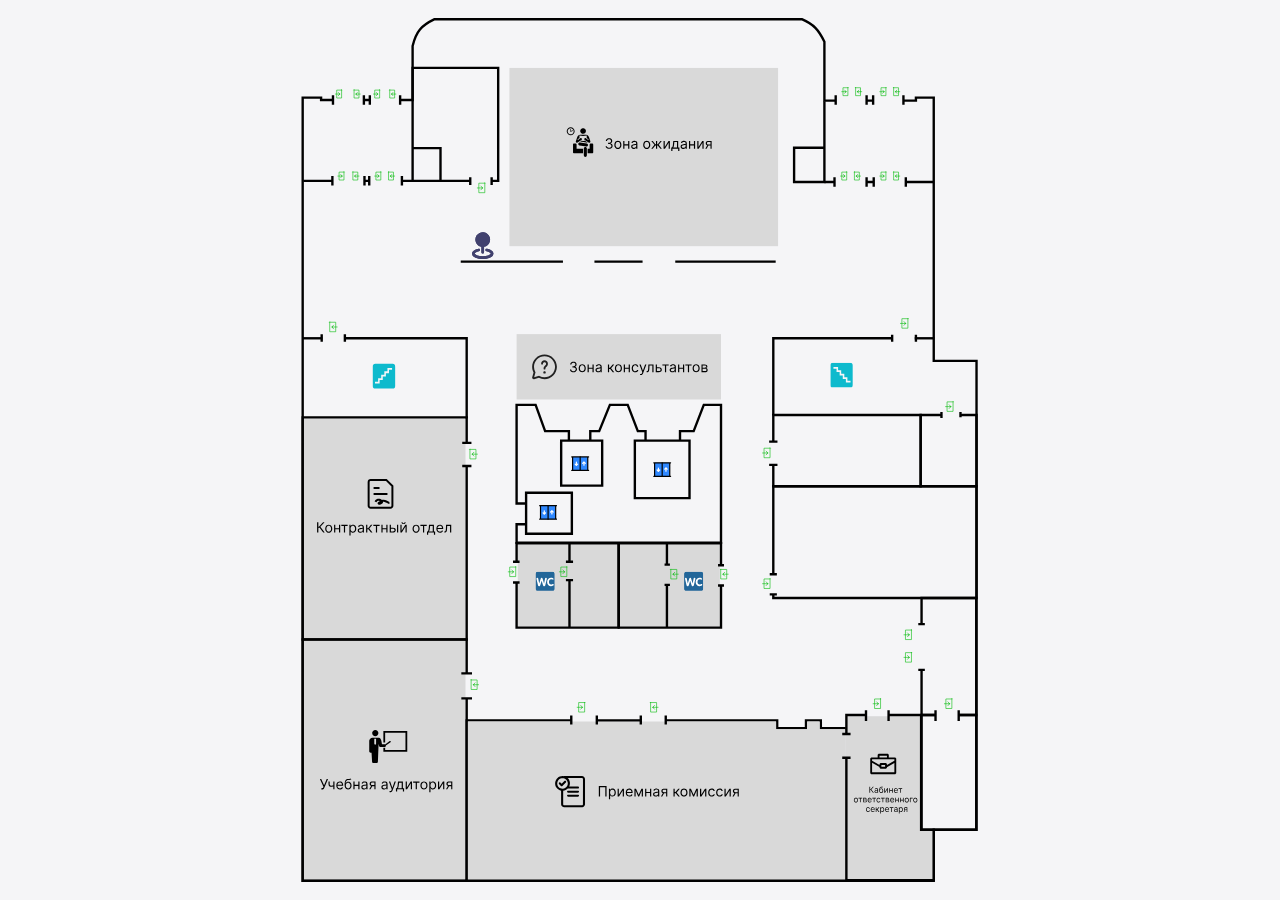
==== index.html @ 020b6bac "added description on card" ====
<!DOCTYPE html>
<html lang="en">
<head>
    <meta charset="UTF-8">
    <meta name="viewport" content="width=device-width, initial-scale=1, maximum-scale=1, user-scalable=no">
    <title>Интерактивная карта</title>
    <link rel="stylesheet" href="assets/css/style.css">
</head>
<body>
    <svg class="main-svg" width="99vw" height="96vh" viewBox="0 0 569 727" fill="none" xmlns="http://www.w3.org/2000/svg">
        <g clip-path="url(#clip0_0_1)">
            <path d="M146.312 186.437C146.311 185.261 146.644 184.109 147.274 183.116C147.903 182.123 148.803 181.329 149.867 180.829C150.931 180.328 152.116 180.142 153.283 180.29C154.449 180.439 155.549 180.917 156.454 181.669C157.359 182.42 158.03 183.414 158.39 184.534C158.75 185.653 158.784 186.852 158.487 187.99C158.19 189.128 157.575 190.158 156.714 190.959C155.853 191.76 154.781 192.299 153.625 192.512V197.125C153.625 197.423 153.506 197.709 153.295 197.92C153.085 198.131 152.798 198.25 152.5 198.25C152.202 198.25 151.915 198.131 151.705 197.92C151.494 197.709 151.375 197.423 151.375 197.125V192.512C149.955 192.249 148.673 191.497 147.748 190.388C146.824 189.279 146.316 187.881 146.312 186.437ZM156.1 194.099C155.807 194.039 155.503 194.098 155.254 194.263C155.005 194.427 154.832 194.684 154.772 194.977C154.712 195.269 154.771 195.574 154.936 195.823C155.101 196.072 155.357 196.245 155.65 196.305C158.106 196.801 159.25 197.758 159.25 198.25C159.25 199.037 156.687 200.5 152.5 200.5C148.313 200.5 145.75 199.037 145.75 198.25C145.75 197.758 146.894 196.801 149.35 196.305C149.643 196.245 149.899 196.072 150.064 195.823C150.229 195.574 150.288 195.269 150.228 194.977C150.168 194.684 149.995 194.427 149.746 194.263C149.497 194.098 149.193 194.039 148.9 194.099C145.525 194.783 143.5 196.337 143.5 198.25C143.5 201.204 148.027 202.75 152.5 202.75C156.973 202.75 161.5 201.204 161.5 198.25C161.5 196.337 159.475 194.783 156.1 194.099Z" fill="#41416E"/>
            <path d="M146.312 186.437C146.311 185.261 146.644 184.109 147.274 183.116C147.903 182.123 148.803 181.329 149.867 180.829C150.931 180.328 152.116 180.142 153.283 180.29C154.449 180.439 155.549 180.917 156.454 181.669C157.359 182.42 158.03 183.414 158.39 184.534C158.75 185.653 158.784 186.852 158.487 187.99C158.19 189.128 157.575 190.158 156.714 190.959C155.853 191.76 154.781 192.299 153.625 192.512V197.125C153.625 197.423 153.506 197.709 153.295 197.92C153.085 198.131 152.798 198.25 152.5 198.25C152.202 198.25 151.915 198.131 151.705 197.92C151.494 197.709 151.375 197.423 151.375 197.125V192.512C149.955 192.249 148.673 191.497 147.748 190.388C146.824 189.279 146.316 187.881 146.312 186.437ZM156.1 194.099C155.807 194.039 155.503 194.098 155.254 194.263C155.005 194.427 154.832 194.684 154.772 194.977C154.712 195.269 154.771 195.574 154.936 195.823C155.101 196.072 155.357 196.245 155.65 196.305C158.106 196.801 159.25 197.758 159.25 198.25C159.25 199.037 156.687 200.5 152.5 200.5C148.313 200.5 145.75 199.037 145.75 198.25C145.75 197.758 146.894 196.801 149.35 196.305C149.643 196.245 149.899 196.072 150.064 195.823C150.229 195.574 150.288 195.269 150.228 194.977C150.168 194.684 149.995 194.427 149.746 194.263C149.497 194.098 149.193 194.039 148.9 194.099C145.525 194.783 143.5 196.337 143.5 198.25C143.5 201.204 148.027 202.75 152.5 202.75C156.973 202.75 161.5 201.204 161.5 198.25C161.5 196.337 159.475 194.783 156.1 194.099Z" fill="#41416E"/>
        </g>
        <g clip-path="url(#clip1_0_1)">
            <path d="M240.875 380.667V369.333H228.125V380.667H240.875Z" fill="#2F88FF"/>
            <path d="M240.875 369.333V380.667M240.875 369.333H227.417H228.125V380.667M240.875 369.333H241.583M240.875 380.667H241.583M240.875 380.667H228.125M228.125 380.667H227.417" stroke="black" stroke-linecap="round" stroke-linejoin="round"/>
            <path d="M234.5 369.333V380.667" stroke="black" stroke-linecap="round" stroke-linejoin="round"/>
            <path d="M237.688 373.667V376.333" stroke="white" stroke-linecap="round" stroke-linejoin="round"/>
            <path d="M236.625 374.667L237.687 373.667L238.75 374.667" stroke="white" stroke-linecap="round" stroke-linejoin="round"/>
            <path d="M231.312 376.333V373.667" stroke="white" stroke-linecap="round" stroke-linejoin="round"/>
            <path d="M230.25 375.333L231.312 376.333L232.375 375.333" stroke="white" stroke-linecap="round" stroke-linejoin="round"/>
        </g>
        <g clip-path="url(#clip2_0_1)">
            <path d="M213.875 421.667V410.333H201.125V421.667H213.875Z" fill="#2F88FF"/>
            <path d="M213.875 410.333V421.667M213.875 410.333H200.417H201.125V421.667M213.875 410.333H214.583M213.875 421.667H214.583M213.875 421.667H201.125M201.125 421.667H200.417" stroke="black" stroke-linecap="round" stroke-linejoin="round"/>
            <path d="M207.5 410.333V421.667" stroke="black" stroke-linecap="round" stroke-linejoin="round"/>
            <path d="M210.688 414.667V417.333" stroke="white" stroke-linecap="round" stroke-linejoin="round"/>
            <path d="M209.625 415.667L210.687 414.667L211.75 415.667" stroke="white" stroke-linecap="round" stroke-linejoin="round"/>
            <path d="M204.312 417.333V414.667" stroke="white" stroke-linecap="round" stroke-linejoin="round"/>
            <path d="M203.25 416.333L204.312 417.333L205.375 416.333" stroke="white" stroke-linecap="round" stroke-linejoin="round"/>
        </g>
        <g clip-path="url(#clip3_0_1)">
            <path d="M309.875 385.667V374.333H297.125V385.667H309.875Z" fill="#2F88FF"/>
            <path d="M309.875 374.333V385.667M309.875 374.333H296.417H297.125V385.667M309.875 374.333H310.583M309.875 385.667H310.583M309.875 385.667H297.125M297.125 385.667H296.417" stroke="black" stroke-linecap="round" stroke-linejoin="round"/>
            <path d="M303.5 374.333V385.667" stroke="black" stroke-linecap="round" stroke-linejoin="round"/>
            <path d="M306.688 378.667V381.333" stroke="white" stroke-linecap="round" stroke-linejoin="round"/>
            <path d="M305.625 379.667L306.687 378.667L307.75 379.667" stroke="white" stroke-linecap="round" stroke-linejoin="round"/>
            <path d="M300.312 381.333V378.667" stroke="white" stroke-linecap="round" stroke-linejoin="round"/>
            <path d="M299.25 380.333L300.312 381.333L301.375 380.333" stroke="white" stroke-linecap="round" stroke-linejoin="round"/>
        </g>
        <path d="M1 269.5H17.5" stroke="black" stroke-width="2"/>
        <path d="M36.5 269.5H139V337M36.5 266V272.5M17 266V272.5" stroke="black" stroke-width="2"/>
        <path d="M76.7452 291.002C76.7452 291.002 62.1031 290.997 62.1078 291.002C60.7585 291.002 60 291.773 60 293.349V309.591C60 311.065 60.6819 311.836 62.0303 311.836H76.7877C78.1361 311.836 78.8192 311.103 78.8192 309.591V293.349C78.8189 291.812 78.1358 291.002 76.7452 291.002ZM76.2123 295.923H73.6266V298.819H71.004V301.757H68.3867V304.679H65.7588V307.626H61.8558V306.141H64.4692V303.201H67.0659V300.241H69.7034V297.336H72.3233V294.45H76.2126L76.2123 295.923Z" fill="#0DBACD"/>
        <path d="M440 138H448.5M448.5 134V142M475.5 138H481.5M475.5 134V142M481.5 134V142M508.5 138H532M508.5 134V142" stroke="black" stroke-width="2"/>
        <path d="M160 137H165.5V42H93.5V109.486M142 137H116.967M116.967 137H93.5V109.486M116.967 137V109.486H93.5M160 134V140.5M142 134V140.5" stroke="black" stroke-width="2"/>
        <path d="M318.5 355.63V347.595H330L338.5 325.5H353V441.5H181V426H189M318.5 355.63H326.5V404H280.5V355.63H289.5M318.5 355.63H289.5M289.5 355.63V347.595H283L274.5 325.5H259.5L250.5 347.595H243V355.63M243 355.63H225M243 355.63H253V393.5H218.5V355.63H225M225 355.63V347.595H205L197 325.5H181V408.5H189M189 408.5V399.5H227.5V434H189V426M189 408.5V426" stroke="black" stroke-width="2"/>
        <path d="M553 586.5V582.5M553 586.5V591.5M553 586.5H560.5H567.755V683H521.755V586.5H527.5H533.5M533.5 586.5V582.5M533.5 586.5V591.5" stroke="black" stroke-width="2"/>
        <path d="M397 485V488H568V394H397V468M394 468H400M394 485H400" stroke="black" stroke-width="2"/>
        <path d="M554.5 334H568V394H521V334H538.5M538.5 331.5V336.5M554.5 331.5V336" stroke="black" stroke-width="2"/>
        <path d="M397 376V394H521V334H397V356.5M393.5 356.5H400.5M393.5 376H400.5" stroke="black" stroke-width="2"/>
        <path d="M506.647 69.5H517V67H532V288.5H568V683H532V726H1V67H16.5V69H26.5" stroke="black" stroke-width="2"/>
        <path d="M450.5 69.5H440V20C435.045 9.73521 431.023 5.39933 421 1H112C100.735 6.43914 96.5569 11.2596 93.5 23.5V69H83M475.5 69.5H481M51.5 69H52.5M52.5 69H57.5M52.5 69V65M52.5 69V73M57.5 69H58.5M57.5 69V65M57.5 69V73M26.5 65V73M83 65V73M449.5 65V73M475.5 65V73M481 65V73M506.5 65V73" stroke="black" stroke-width="2"/>
        <path d="M519 510H524.5M519 548.5H524.5" stroke="black" stroke-width="2"/>
        <path d="M521.75 510V488L567.75 488V586.5L560.5 586.5L553 586.5" stroke="black" stroke-width="2"/>
        <path d="M533.5 586.5H527.692H521.75V548.5" stroke="black" stroke-width="2"/>
        <path d="M31.125 65.25L32.25 64L31.125 62.75" stroke="#01BA0A" stroke-width="0.5" stroke-linecap="square"/>
        <path d="M28.6875 64H31.875" stroke="#01BA0A" stroke-width="0.5" stroke-linecap="square"/>
        <path d="M32.25 64H31.875" stroke="#01BA0A" stroke-width="0.5" stroke-linecap="round"/>
        <path d="M33.75 60.6666V67.3333H29.625V60.6666H33.75Z" stroke="#01BA0A" stroke-width="0.5" stroke-linecap="square"/>
        <path d="M46.875 65.25L45.75 64L46.875 62.75" stroke="#01BA0A" stroke-width="0.5" stroke-linecap="square"/>
        <path d="M49.3125 64H46.125" stroke="#01BA0A" stroke-width="0.5" stroke-linecap="square"/>
        <path d="M45.75 64H46.125" stroke="#01BA0A" stroke-width="0.5" stroke-linecap="round"/>
        <path d="M44.25 60.6666V67.3333H48.375V60.6666H44.25Z" stroke="#01BA0A" stroke-width="0.5" stroke-linecap="square"/>
        <path d="M63.125 65.25L64.25 64L63.125 62.75" stroke="#01BA0A" stroke-width="0.5" stroke-linecap="square"/>
        <path d="M60.6875 64H63.875" stroke="#01BA0A" stroke-width="0.5" stroke-linecap="square"/>
        <path d="M64.25 64H63.875" stroke="#01BA0A" stroke-width="0.5" stroke-linecap="round"/>
        <path d="M65.75 60.6666V67.3333H61.625V60.6666H65.75Z" stroke="#01BA0A" stroke-width="0.5" stroke-linecap="square"/>
        <path d="M76.875 65.25L75.75 64L76.875 62.75" stroke="#01BA0A" stroke-width="0.5" stroke-linecap="square"/>
        <path d="M79.3125 64H76.125" stroke="#01BA0A" stroke-width="0.5" stroke-linecap="square"/>
        <path d="M75.75 64H76.125" stroke="#01BA0A" stroke-width="0.5" stroke-linecap="round"/>
        <path d="M74.25 60.6666V67.3333H78.375V60.6666H74.25Z" stroke="#01BA0A" stroke-width="0.5" stroke-linecap="square"/>
        <path d="M33.125 134.25L34.25 133L33.125 131.75" stroke="#01BA0A" stroke-width="0.5" stroke-linecap="square"/>
        <path d="M30.6875 133H33.875" stroke="#01BA0A" stroke-width="0.5" stroke-linecap="square"/>
        <path d="M34.25 133H33.875" stroke="#01BA0A" stroke-width="0.5" stroke-linecap="round"/>
        <path d="M35.75 129.667V136.333H31.625V129.667H35.75Z" stroke="#01BA0A" stroke-width="0.5" stroke-linecap="square"/>
        <path d="M45.875 134.25L44.75 133L45.875 131.75" stroke="#01BA0A" stroke-width="0.5" stroke-linecap="square"/>
        <path d="M48.3125 133H45.125" stroke="#01BA0A" stroke-width="0.5" stroke-linecap="square"/>
        <path d="M44.75 133H45.125" stroke="#01BA0A" stroke-width="0.5" stroke-linecap="round"/>
        <path d="M43.25 129.667V136.333H47.375V129.667H43.25Z" stroke="#01BA0A" stroke-width="0.5" stroke-linecap="square"/>
        <path d="M144.958 368.5L143.583 367L144.958 365.5" stroke="#01BA0A" stroke-width="0.5" stroke-linecap="square"/>
        <path d="M147.938 367H144.042" stroke="#01BA0A" stroke-width="0.5" stroke-linecap="square"/>
        <path d="M143.583 367H144.042" stroke="#01BA0A" stroke-width="0.5" stroke-linecap="round"/>
        <path d="M141.75 363V371H146.792V363H141.75Z" stroke="#01BA0A" stroke-width="0.5" stroke-linecap="square"/>
        <path d="M26.9585 261.5L25.5835 260L26.9585 258.5" stroke="#01BA0A" stroke-width="0.5" stroke-linecap="square"/>
        <path d="M29.9375 260H26.0417" stroke="#01BA0A" stroke-width="0.5" stroke-linecap="square"/>
        <path d="M25.5832 260H26.0415" stroke="#01BA0A" stroke-width="0.5" stroke-linecap="round"/>
        <path d="M23.7498 256V264H28.7915V256H23.7498Z" stroke="#01BA0A" stroke-width="0.5" stroke-linecap="square"/>
        <path d="M145.958 562.5L144.583 561L145.958 559.5" stroke="#01BA0A" stroke-width="0.5" stroke-linecap="square"/>
        <path d="M148.938 561H145.042" stroke="#01BA0A" stroke-width="0.5" stroke-linecap="square"/>
        <path d="M144.583 561H145.042" stroke="#01BA0A" stroke-width="0.5" stroke-linecap="round"/>
        <path d="M142.75 557V565H147.792V557H142.75Z" stroke="#01BA0A" stroke-width="0.5" stroke-linecap="square"/>
        <path d="M296.958 581.5L295.583 580L296.958 578.5" stroke="#01BA0A" stroke-width="0.5" stroke-linecap="square"/>
        <path d="M299.938 580H296.042" stroke="#01BA0A" stroke-width="0.5" stroke-linecap="square"/>
        <path d="M295.583 580H296.042" stroke="#01BA0A" stroke-width="0.5" stroke-linecap="round"/>
        <path d="M293.75 576V584H298.792V576H293.75Z" stroke="#01BA0A" stroke-width="0.5" stroke-linecap="square"/>
        <path d="M355.958 469.5L354.583 468L355.958 466.5" stroke="#01BA0A" stroke-width="0.5" stroke-linecap="square"/>
        <path d="M358.938 468H355.042" stroke="#01BA0A" stroke-width="0.5" stroke-linecap="square"/>
        <path d="M354.583 468H355.042" stroke="#01BA0A" stroke-width="0.5" stroke-linecap="round"/>
        <path d="M352.75 464V472H357.792V464H352.75Z" stroke="#01BA0A" stroke-width="0.5" stroke-linecap="square"/>
        <path d="M464.958 613.5L463.583 612L464.958 610.5" stroke="#01BA0A" stroke-width="0.5" stroke-linecap="square"/>
        <path d="M467.938 612H464.042" stroke="#01BA0A" stroke-width="0.5" stroke-linecap="square"/>
        <path d="M463.583 612H464.042" stroke="#01BA0A" stroke-width="0.5" stroke-linecap="round"/>
        <path d="M461.75 608V616H466.792V608H461.75Z" stroke="#01BA0A" stroke-width="0.5" stroke-linecap="square"/>
        <path d="M235.042 581.5L236.417 580L235.042 578.5" stroke="#01BA0A" stroke-width="0.5" stroke-linecap="square"/>
        <path d="M232.062 580H235.958" stroke="#01BA0A" stroke-width="0.5" stroke-linecap="square"/>
        <path d="M236.417 580H235.958" stroke="#01BA0A" stroke-width="0.5" stroke-linecap="round"/>
        <path d="M238.25 576V584H233.208V576H238.25Z" stroke="#01BA0A" stroke-width="0.5" stroke-linecap="square"/>
        <path d="M177.042 467.5L178.417 466L177.042 464.5" stroke="#01BA0A" stroke-width="0.5" stroke-linecap="square"/>
        <path d="M174.062 466H177.958" stroke="#01BA0A" stroke-width="0.5" stroke-linecap="square"/>
        <path d="M178.417 466H177.958" stroke="#01BA0A" stroke-width="0.5" stroke-linecap="round"/>
        <path d="M180.25 462V470H175.208V462H180.25Z" stroke="#01BA0A" stroke-width="0.5" stroke-linecap="square"/>
        <path d="M151.042 144.5L152.417 143L151.042 141.5" stroke="#01BA0A" stroke-width="0.5" stroke-linecap="square"/>
        <path d="M148.062 143H151.958" stroke="#01BA0A" stroke-width="0.5" stroke-linecap="square"/>
        <path d="M152.417 143H151.958" stroke="#01BA0A" stroke-width="0.5" stroke-linecap="round"/>
        <path d="M154.25 139V147H149.208V139H154.25Z" stroke="#01BA0A" stroke-width="0.5" stroke-linecap="square"/>
        <path d="M391.042 477.5L392.417 476L391.042 474.5" stroke="#01BA0A" stroke-width="0.5" stroke-linecap="square"/>
        <path d="M388.062 476H391.958" stroke="#01BA0A" stroke-width="0.5" stroke-linecap="square"/>
        <path d="M392.417 476H391.958" stroke="#01BA0A" stroke-width="0.5" stroke-linecap="round"/>
        <path d="M394.25 472V480H389.208V472H394.25Z" stroke="#01BA0A" stroke-width="0.5" stroke-linecap="square"/>
        <path d="M391.042 367.5L392.417 366L391.042 364.5" stroke="#01BA0A" stroke-width="0.5" stroke-linecap="square"/>
        <path d="M388.062 366H391.958" stroke="#01BA0A" stroke-width="0.5" stroke-linecap="square"/>
        <path d="M392.417 366H391.958" stroke="#01BA0A" stroke-width="0.5" stroke-linecap="round"/>
        <path d="M394.25 362V370H389.208V362H394.25Z" stroke="#01BA0A" stroke-width="0.5" stroke-linecap="square"/>
        <path d="M545.042 328.5L546.417 327L545.042 325.5" stroke="#01BA0A" stroke-width="0.5" stroke-linecap="square"/>
        <path d="M542.062 327H545.958" stroke="#01BA0A" stroke-width="0.5" stroke-linecap="square"/>
        <path d="M546.417 327H545.958" stroke="#01BA0A" stroke-width="0.5" stroke-linecap="round"/>
        <path d="M548.25 323V331H543.208V323H548.25Z" stroke="#01BA0A" stroke-width="0.5" stroke-linecap="square"/>
        <path d="M507.042 258.5L508.417 257L507.042 255.5" stroke="#01BA0A" stroke-width="0.5" stroke-linecap="square"/>
        <path d="M504.062 257H507.958" stroke="#01BA0A" stroke-width="0.5" stroke-linecap="square"/>
        <path d="M508.417 257H507.958" stroke="#01BA0A" stroke-width="0.5" stroke-linecap="round"/>
        <path d="M510.25 253V261H505.208V253H510.25Z" stroke="#01BA0A" stroke-width="0.5" stroke-linecap="square"/>
        <path d="M484.042 578.5L485.417 577L484.042 575.5" stroke="#01BA0A" stroke-width="0.5" stroke-linecap="square"/>
        <path d="M481.062 577H484.958" stroke="#01BA0A" stroke-width="0.5" stroke-linecap="square"/>
        <path d="M485.417 577H484.958" stroke="#01BA0A" stroke-width="0.5" stroke-linecap="round"/>
        <path d="M487.25 573V581H482.208V573H487.25Z" stroke="#01BA0A" stroke-width="0.5" stroke-linecap="square"/>
        <path d="M510.042 520.5L511.417 519L510.042 517.5" stroke="#01BA0A" stroke-width="0.5" stroke-linecap="square"/>
        <path d="M507.062 519H510.958" stroke="#01BA0A" stroke-width="0.5" stroke-linecap="square"/>
        <path d="M511.417 519H510.958" stroke="#01BA0A" stroke-width="0.5" stroke-linecap="round"/>
        <path d="M513.25 515V523H508.208V515H513.25Z" stroke="#01BA0A" stroke-width="0.5" stroke-linecap="square"/>
        <path d="M510.042 539.5L511.417 538L510.042 536.5" stroke="#01BA0A" stroke-width="0.5" stroke-linecap="square"/>
        <path d="M507.062 538H510.958" stroke="#01BA0A" stroke-width="0.5" stroke-linecap="square"/>
        <path d="M511.417 538H510.958" stroke="#01BA0A" stroke-width="0.5" stroke-linecap="round"/>
        <path d="M513.25 534V542H508.208V534H513.25Z" stroke="#01BA0A" stroke-width="0.5" stroke-linecap="square"/>
        <path d="M544.042 578.5L545.417 577L544.042 575.5" stroke="#01BA0A" stroke-width="0.5" stroke-linecap="square"/>
        <path d="M541.062 577H544.958" stroke="#01BA0A" stroke-width="0.5" stroke-linecap="square"/>
        <path d="M545.417 577H544.958" stroke="#01BA0A" stroke-width="0.5" stroke-linecap="round"/>
        <path d="M547.25 573V581H542.208V573H547.25Z" stroke="#01BA0A" stroke-width="0.5" stroke-linecap="square"/>
        <path d="M64.125 134.25L65.25 133L64.125 131.75" stroke="#01BA0A" stroke-width="0.5" stroke-linecap="square"/>
        <path d="M61.6875 133H64.875" stroke="#01BA0A" stroke-width="0.5" stroke-linecap="square"/>
        <path d="M65.25 133H64.875" stroke="#01BA0A" stroke-width="0.5" stroke-linecap="round"/>
        <path d="M66.75 129.667V136.333H62.625V129.667H66.75Z" stroke="#01BA0A" stroke-width="0.5" stroke-linecap="square"/>
        <path d="M75.875 134.25L74.75 133L75.875 131.75" stroke="#01BA0A" stroke-width="0.5" stroke-linecap="square"/>
        <path d="M78.3125 133H75.125" stroke="#01BA0A" stroke-width="0.5" stroke-linecap="square"/>
        <path d="M74.75 133H75.125" stroke="#01BA0A" stroke-width="0.5" stroke-linecap="round"/>
        <path d="M73.25 129.667V136.333H77.375V129.667H73.25Z" stroke="#01BA0A" stroke-width="0.5" stroke-linecap="square"/>
        <path d="M457.125 63.25L458.25 62L457.125 60.75" stroke="#01BA0A" stroke-width="0.5" stroke-linecap="square"/>
        <path d="M454.688 62H457.875" stroke="#01BA0A" stroke-width="0.5" stroke-linecap="square"/>
        <path d="M458.25 62H457.875" stroke="#01BA0A" stroke-width="0.5" stroke-linecap="round"/>
        <path d="M459.75 58.6666V65.3333H455.625V58.6666H459.75Z" stroke="#01BA0A" stroke-width="0.5" stroke-linecap="square"/>
        <path d="M468.875 63.25L467.75 62L468.875 60.75" stroke="#01BA0A" stroke-width="0.5" stroke-linecap="square"/>
        <path d="M471.312 62H468.125" stroke="#01BA0A" stroke-width="0.5" stroke-linecap="square"/>
        <path d="M467.75 62H468.125" stroke="#01BA0A" stroke-width="0.5" stroke-linecap="round"/>
        <path d="M466.25 58.6666V65.3333H470.375V58.6666H466.25Z" stroke="#01BA0A" stroke-width="0.5" stroke-linecap="square"/>
        <path d="M489.125 63.25L490.25 62L489.125 60.75" stroke="#01BA0A" stroke-width="0.5" stroke-linecap="square"/>
        <path d="M486.688 62H489.875" stroke="#01BA0A" stroke-width="0.5" stroke-linecap="square"/>
        <path d="M490.25 62H489.875" stroke="#01BA0A" stroke-width="0.5" stroke-linecap="round"/>
        <path d="M491.75 58.6666V65.3333H487.625V58.6666H491.75Z" stroke="#01BA0A" stroke-width="0.5" stroke-linecap="square"/>
        <path d="M500.875 63.25L499.75 62L500.875 60.75" stroke="#01BA0A" stroke-width="0.5" stroke-linecap="square"/>
        <path d="M503.312 62H500.125" stroke="#01BA0A" stroke-width="0.5" stroke-linecap="square"/>
        <path d="M499.75 62H500.125" stroke="#01BA0A" stroke-width="0.5" stroke-linecap="round"/>
        <path d="M498.25 58.6666V65.3333H502.375V58.6666H498.25Z" stroke="#01BA0A" stroke-width="0.5" stroke-linecap="square"/>
        <path d="M456.125 134.25L457.25 133L456.125 131.75" stroke="#01BA0A" stroke-width="0.5" stroke-linecap="square"/>
        <path d="M453.688 133H456.875" stroke="#01BA0A" stroke-width="0.5" stroke-linecap="square"/>
        <path d="M457.25 133H456.875" stroke="#01BA0A" stroke-width="0.5" stroke-linecap="round"/>
        <path d="M458.75 129.667V136.333H454.625V129.667H458.75Z" stroke="#01BA0A" stroke-width="0.5" stroke-linecap="square"/>
        <path d="M467.875 134.25L466.75 133L467.875 131.75" stroke="#01BA0A" stroke-width="0.5" stroke-linecap="square"/>
        <path d="M470.312 133H467.125" stroke="#01BA0A" stroke-width="0.5" stroke-linecap="square"/>
        <path d="M466.75 133H467.125" stroke="#01BA0A" stroke-width="0.5" stroke-linecap="round"/>
        <path d="M465.25 129.667V136.333H469.375V129.667H465.25Z" stroke="#01BA0A" stroke-width="0.5" stroke-linecap="square"/>
        <path d="M489.125 134.25L490.25 133L489.125 131.75" stroke="#01BA0A" stroke-width="0.5" stroke-linecap="square"/>
        <path d="M486.688 133H489.875" stroke="#01BA0A" stroke-width="0.5" stroke-linecap="square"/>
        <path d="M490.25 133H489.875" stroke="#01BA0A" stroke-width="0.5" stroke-linecap="round"/>
        <path d="M491.75 129.667V136.333H487.625V129.667H491.75Z" stroke="#01BA0A" stroke-width="0.5" stroke-linecap="square"/>
        <path d="M500.875 134.25L499.75 133L500.875 131.75" stroke="#01BA0A" stroke-width="0.5" stroke-linecap="square"/>
        <path d="M503.312 133H500.125" stroke="#01BA0A" stroke-width="0.5" stroke-linecap="square"/>
        <path d="M499.75 133H500.125" stroke="#01BA0A" stroke-width="0.5" stroke-linecap="round"/>
        <path d="M498.25 129.667V136.333H502.375V129.667H498.25Z" stroke="#01BA0A" stroke-width="0.5" stroke-linecap="square"/>
        <path d="M93.5 137H84.5M57 137H53M26 137H1.5M26 133V141M53 133V141M57 133V141M84.5 133V141" stroke="black" stroke-width="2"/>
        <path d="M440 70V109.212M440 109.212V138H414.5V109.212H440Z" stroke="black" stroke-width="2"/>
        <path d="M532.5 269.5H516" stroke="black" stroke-width="2"/>
        <path d="M497 269.5H397V334.5M497 266.5V272.5M517 266.5V272.5" stroke="black" stroke-width="2"/>
        <g clip-path="url(#clip4_0_1)">
            <path d="M447.086 290.145C447.086 290.145 461.728 290.14 461.724 290.145C463.073 290.145 463.832 290.916 463.832 292.492V308.734C463.832 310.208 463.15 310.979 461.801 310.979H447.044C445.695 310.979 445.012 310.246 445.012 308.734V292.492C445.013 290.955 445.696 290.145 447.086 290.145ZM447.619 295.066H450.205V297.962H452.828V300.9H455.445V303.822H458.073V306.769H461.976V305.283H459.362V302.343H456.766V299.384H454.128V296.479H451.508V293.593H447.619L447.619 295.066Z" fill="#0DBACD"/>
        </g>
        <path class="path-to-room" d="M153 208V367.5H139" stroke="#41416E" stroke-width="6" stroke-dasharray="6 6"/>
        <path class="path-to-room" d="M153 208.5V562H139" stroke="#41416E" stroke-width="6" stroke-dasharray="6 6"/>
        <path class="path-to-room" d="M153 208.5V576.5H236.5M236.5 576.5V589M236.5 576.5H295.5V589" stroke="#41416E" stroke-width="6" stroke-dasharray="6 6"/>
        <path class="path-to-room" d="M153 208.5V576.5H484V585.5" stroke="#41416E" stroke-width="6" stroke-dasharray="6 6"/>
        <path class="path-to-room" d="M153 208V467.5H180.5" stroke="#41416E" stroke-width="6" stroke-dasharray="6 6"/>
        <path class="path-to-room" d="M153 208.5V246.5H370.5V470.5H352.5" stroke="#41416E" stroke-width="6" stroke-dasharray="6 6"/>
        <path d="M399 205H314.5M287 205H246.5M220 205H134" stroke="black" stroke-width="2"/>
        <rect x="175" y="42" width="226" height="150" fill="#D9D9D9"/>
        <path d="M240.983 105.055L234.458 103.982L235.394 103.315L236.961 103.532L238.526 103.315L240.983 105.055Z" fill="black"/>
        <path d="M236.961 92.7257C237.273 92.7257 237.58 92.787 237.868 92.9061C238.155 93.0251 238.416 93.1996 238.636 93.4196C238.856 93.6395 239.03 93.9007 239.149 94.1881C239.268 94.4754 239.33 94.7835 239.329 95.0945C239.329 96.4031 238.495 97.4632 236.961 97.4632C236.647 97.4689 236.334 97.4119 236.042 97.2954C235.749 97.179 235.483 97.0054 235.259 96.7849C235.034 96.5643 234.856 96.3013 234.734 96.011C234.612 95.7208 234.549 95.4092 234.549 95.0945C234.549 94.7797 234.612 94.4682 234.734 94.1779C234.856 93.8877 235.034 93.6246 235.259 93.4041C235.483 93.1836 235.749 93.01 236.042 92.8935C236.334 92.7771 236.647 92.72 236.961 92.7257Z" fill="black"/>
        <path d="M237.551 109.845V115.57C237.551 115.913 237.687 116.242 237.93 116.484C238.172 116.727 238.501 116.863 238.844 116.863C239.187 116.863 239.516 116.727 239.759 116.484C240.001 116.242 240.137 115.913 240.137 115.57V109.845C240.129 109.508 239.989 109.187 239.748 108.951C239.506 108.715 239.182 108.583 238.844 108.583C238.507 108.583 238.182 108.715 237.941 108.951C237.699 109.187 237.559 109.508 237.551 109.845Z" fill="black"/>
        <path d="M245.474 113.114C245.473 113.313 245.394 113.503 245.254 113.644C245.113 113.785 244.923 113.864 244.724 113.864H240.758V110.116H242.474V106.37C242.474 105.957 242.81 105.621 243.223 105.621H244.724C245.136 105.621 245.474 105.957 245.474 106.37V113.114Z" fill="black"/>
        <path d="M236.932 113.864H229.233C229.135 113.864 229.037 113.845 228.946 113.807C228.855 113.769 228.772 113.714 228.703 113.644C228.633 113.574 228.578 113.492 228.54 113.401C228.503 113.309 228.483 113.212 228.483 113.113V106.37C228.484 106.171 228.563 105.98 228.703 105.84C228.844 105.699 229.035 105.62 229.233 105.62H230.734C231.147 105.62 231.484 105.957 231.484 106.37V110.116H236.932V113.864Z" fill="black"/>
        <path d="M232.878 105.776C232.822 106.115 232.903 106.461 233.103 106.74C233.303 107.019 233.605 107.207 233.944 107.263L239.592 108.194C239.93 108.249 240.277 108.168 240.555 107.968C240.834 107.768 241.022 107.466 241.078 107.127C241.105 106.96 241.1 106.789 241.061 106.623C241.023 106.458 240.952 106.302 240.853 106.164C240.754 106.026 240.629 105.909 240.484 105.819C240.34 105.73 240.18 105.669 240.012 105.642L234.364 104.71C234.026 104.655 233.679 104.736 233.401 104.936C233.122 105.136 232.934 105.438 232.878 105.776Z" fill="black"/>
        <path d="M226.508 98.6863C224.665 98.6863 223.167 97.1875 223.167 95.3434C223.167 93.4992 224.665 92 226.508 92C228.351 92 229.852 93.4996 229.852 95.3434C229.852 97.1875 228.351 98.6863 226.508 98.6863ZM226.508 97.859C227.175 97.8582 227.815 97.5928 228.287 97.1212C228.758 96.6495 229.024 96.01 229.025 95.343C229.025 93.9566 227.895 92.827 226.508 92.827C225.121 92.827 223.993 93.9566 223.993 95.343C223.994 96.0099 224.259 96.6495 224.73 97.1212C225.202 97.5929 225.841 97.8583 226.508 97.859Z" fill="black"/>
        <path d="M226.525 95.7847C226.487 95.8023 226.445 95.8099 226.403 95.8067C226.361 95.8036 226.32 95.7898 226.285 95.7667C226.255 95.7475 226.229 95.7221 226.21 95.6922C226.191 95.6623 226.178 95.6286 226.172 95.5933L226.169 93.6503C226.172 93.5854 226.199 93.524 226.246 93.4789C226.293 93.4339 226.355 93.4087 226.42 93.4087C226.485 93.4087 226.548 93.4339 226.595 93.4789C226.642 93.524 226.669 93.5854 226.672 93.6503V95.1578L227.96 94.5507C227.99 94.5365 228.022 94.5283 228.055 94.5266C228.088 94.5249 228.121 94.5297 228.152 94.5408C228.184 94.5519 228.212 94.569 228.237 94.5911C228.261 94.6133 228.281 94.64 228.295 94.6699C228.323 94.7302 228.327 94.7993 228.304 94.862C228.282 94.9248 228.235 94.976 228.175 95.0046L226.525 95.7843V95.7847Z" fill="black"/>
        <path d="M236.962 99.3476L240.032 98.8476V101.006L241.548 102.146C241.694 102.293 241.635 102.46 241.601 102.508C241.559 102.563 241.498 102.599 241.43 102.609C241.362 102.618 241.293 102.601 241.238 102.56L239.325 101.114C239.135 100.985 238.901 100.936 238.675 100.978C238.449 101.019 238.247 101.147 238.115 101.335C237.982 101.523 237.929 101.756 237.965 101.983C238.002 102.21 238.127 102.414 238.312 102.55L241.581 104.846C241.733 104.953 241.949 105.026 242.164 105.026C242.348 105.026 242.564 104.95 242.725 104.836C243.068 104.592 243.194 104.16 243.078 103.761L241.863 100.174C241.539 99.2824 240.722 98.2332 239.494 98.2332H234.429C233.201 98.2332 232.384 99.2824 232.059 100.174L230.845 103.761C230.728 104.16 230.855 104.593 231.198 104.836C231.358 104.95 231.575 105.026 231.758 105.026C231.974 105.026 232.19 104.953 232.342 104.846L235.611 102.55C235.796 102.414 235.921 102.21 235.958 101.983C235.994 101.756 235.941 101.523 235.808 101.335C235.676 101.147 235.474 101.019 235.248 100.978C235.022 100.936 234.788 100.985 234.598 101.114L232.683 102.56C232.628 102.601 232.56 102.618 232.492 102.608C232.424 102.599 232.363 102.562 232.322 102.508C232.287 102.451 232.274 102.384 232.283 102.318C232.292 102.252 232.324 102.191 232.374 102.146C232.374 102.146 233.402 101.374 233.89 101.006V98.8476L236.962 99.348V99.3476Z" fill="black"/>
        <path d="M258.852 110.119C258.29 110.119 257.788 110.023 257.348 109.83C256.911 109.636 256.563 109.368 256.304 109.024C256.048 108.678 255.909 108.276 255.886 107.818H256.96C256.983 108.099 257.08 108.342 257.25 108.547C257.42 108.749 257.643 108.905 257.919 109.016C258.195 109.126 258.5 109.182 258.835 109.182C259.21 109.182 259.543 109.116 259.832 108.986C260.122 108.855 260.349 108.673 260.514 108.44C260.679 108.207 260.761 107.938 260.761 107.631C260.761 107.31 260.682 107.027 260.523 106.783C260.364 106.536 260.131 106.342 259.824 106.203C259.517 106.064 259.142 105.994 258.699 105.994H258V105.057H258.699C259.045 105.057 259.349 104.994 259.611 104.869C259.875 104.744 260.081 104.568 260.229 104.341C260.379 104.114 260.455 103.847 260.455 103.54C260.455 103.244 260.389 102.987 260.259 102.768C260.128 102.55 259.943 102.379 259.705 102.257C259.469 102.135 259.19 102.074 258.869 102.074C258.568 102.074 258.284 102.129 258.017 102.24C257.753 102.348 257.537 102.506 257.369 102.713C257.202 102.918 257.111 103.165 257.097 103.455H256.074C256.091 102.997 256.229 102.597 256.487 102.253C256.746 101.906 257.084 101.636 257.501 101.443C257.922 101.25 258.384 101.153 258.886 101.153C259.426 101.153 259.889 101.263 260.276 101.482C260.662 101.697 260.959 101.983 261.166 102.338C261.374 102.693 261.477 103.077 261.477 103.489C261.477 103.98 261.348 104.399 261.089 104.746C260.834 105.092 260.486 105.332 260.045 105.466V105.534C260.597 105.625 261.027 105.859 261.337 106.237C261.646 106.612 261.801 107.077 261.801 107.631C261.801 108.105 261.672 108.531 261.413 108.909C261.158 109.284 260.808 109.58 260.365 109.795C259.922 110.011 259.418 110.119 258.852 110.119ZM266.22 110.136C265.629 110.136 265.111 109.996 264.665 109.714C264.222 109.433 263.875 109.04 263.625 108.534C263.378 108.028 263.254 107.437 263.254 106.761C263.254 106.08 263.378 105.484 263.625 104.976C263.875 104.467 264.222 104.072 264.665 103.791C265.111 103.51 265.629 103.369 266.22 103.369C266.811 103.369 267.328 103.51 267.771 103.791C268.217 104.072 268.564 104.467 268.811 104.976C269.061 105.484 269.186 106.08 269.186 106.761C269.186 107.437 269.061 108.028 268.811 108.534C268.564 109.04 268.217 109.433 267.771 109.714C267.328 109.996 266.811 110.136 266.22 110.136ZM266.22 109.233C266.669 109.233 267.038 109.118 267.328 108.888C267.618 108.658 267.832 108.355 267.972 107.98C268.111 107.605 268.18 107.199 268.18 106.761C268.18 106.324 268.111 105.916 267.972 105.538C267.832 105.161 267.618 104.855 267.328 104.622C267.038 104.389 266.669 104.273 266.22 104.273C265.771 104.273 265.402 104.389 265.112 104.622C264.822 104.855 264.608 105.161 264.469 105.538C264.33 105.916 264.26 106.324 264.26 106.761C264.26 107.199 264.33 107.605 264.469 107.98C264.608 108.355 264.822 108.658 265.112 108.888C265.402 109.118 265.771 109.233 266.22 109.233ZM275.102 106.267V107.205H271.488V106.267H275.102ZM271.727 103.455V110H270.721V103.455H271.727ZM275.869 103.455V110H274.863V103.455H275.869ZM279.632 110.153C279.217 110.153 278.841 110.075 278.502 109.919C278.164 109.76 277.896 109.531 277.697 109.233C277.498 108.932 277.399 108.568 277.399 108.142C277.399 107.767 277.473 107.463 277.62 107.23C277.768 106.994 277.966 106.81 278.213 106.676C278.46 106.543 278.733 106.443 279.031 106.378C279.332 106.31 279.635 106.256 279.939 106.216C280.336 106.165 280.659 106.126 280.906 106.101C281.156 106.072 281.338 106.026 281.451 105.96C281.568 105.895 281.626 105.781 281.626 105.619V105.585C281.626 105.165 281.511 104.838 281.281 104.605C281.054 104.372 280.708 104.256 280.245 104.256C279.765 104.256 279.389 104.361 279.116 104.571C278.843 104.781 278.652 105.006 278.541 105.244L277.586 104.903C277.757 104.506 277.984 104.196 278.268 103.974C278.555 103.75 278.868 103.594 279.206 103.506C279.547 103.415 279.882 103.369 280.211 103.369C280.422 103.369 280.663 103.395 280.936 103.446C281.211 103.494 281.477 103.595 281.733 103.749C281.991 103.902 282.206 104.134 282.376 104.443C282.547 104.753 282.632 105.168 282.632 105.688V110H281.626V109.114H281.575C281.507 109.256 281.393 109.408 281.234 109.57C281.075 109.732 280.863 109.869 280.599 109.983C280.335 110.097 280.012 110.153 279.632 110.153ZM279.785 109.25C280.183 109.25 280.518 109.172 280.791 109.016C281.066 108.859 281.274 108.658 281.413 108.411C281.555 108.163 281.626 107.903 281.626 107.631V106.71C281.583 106.761 281.49 106.808 281.345 106.851C281.203 106.891 281.038 106.926 280.85 106.957C280.666 106.986 280.485 107.011 280.309 107.034C280.136 107.054 279.995 107.071 279.887 107.085C279.626 107.119 279.382 107.175 279.154 107.251C278.93 107.325 278.748 107.437 278.609 107.588C278.473 107.736 278.404 107.937 278.404 108.193C278.404 108.543 278.534 108.807 278.792 108.986C279.054 109.162 279.385 109.25 279.785 109.25ZM290.501 110.136C289.911 110.136 289.392 109.996 288.946 109.714C288.503 109.433 288.156 109.04 287.906 108.534C287.659 108.028 287.536 107.437 287.536 106.761C287.536 106.08 287.659 105.484 287.906 104.976C288.156 104.467 288.503 104.072 288.946 103.791C289.392 103.51 289.911 103.369 290.501 103.369C291.092 103.369 291.609 103.51 292.053 103.791C292.499 104.072 292.845 104.467 293.092 104.976C293.342 105.484 293.467 106.08 293.467 106.761C293.467 107.437 293.342 108.028 293.092 108.534C292.845 109.04 292.499 109.433 292.053 109.714C291.609 109.996 291.092 110.136 290.501 110.136ZM290.501 109.233C290.95 109.233 291.32 109.118 291.609 108.888C291.899 108.658 292.114 108.355 292.253 107.98C292.392 107.605 292.462 107.199 292.462 106.761C292.462 106.324 292.392 105.916 292.253 105.538C292.114 105.161 291.899 104.855 291.609 104.622C291.32 104.389 290.95 104.273 290.501 104.273C290.053 104.273 289.683 104.389 289.393 104.622C289.104 104.855 288.889 105.161 288.75 105.538C288.611 105.916 288.541 106.324 288.541 106.761C288.541 107.199 288.611 107.605 288.75 107.98C288.889 108.355 289.104 108.658 289.393 108.888C289.683 109.118 290.053 109.233 290.501 109.233ZM294.324 110L296.983 106.676L294.358 103.455H295.551L297.733 106.25H298.278V103.455H299.284V106.25H299.812L301.994 103.455H303.188L300.58 106.676L303.222 110H302.011L299.795 107.188H299.284V110H298.278V107.188H297.767L295.534 110H294.324ZM305.664 108.517L308.818 103.455H309.977V110H308.971V104.938L305.835 110H304.659V103.455H305.664V108.517ZM311.12 111.875V109.062H311.665C311.799 108.923 311.914 108.773 312.011 108.611C312.107 108.449 312.191 108.257 312.262 108.036C312.336 107.811 312.398 107.538 312.45 107.217C312.501 106.893 312.546 106.503 312.586 106.045L312.808 103.455H316.967V109.062H317.972V111.875H316.967V110H312.126V111.875H311.12ZM312.808 109.062H315.961V104.392H313.745L313.575 106.045C313.504 106.73 313.415 107.328 313.31 107.839C313.205 108.351 313.038 108.759 312.808 109.062ZM321.233 110.153C320.819 110.153 320.442 110.075 320.104 109.919C319.766 109.76 319.498 109.531 319.299 109.233C319.1 108.932 319 108.568 319 108.142C319 107.767 319.074 107.463 319.222 107.23C319.37 106.994 319.567 106.81 319.814 106.676C320.061 106.543 320.334 106.443 320.632 106.378C320.934 106.31 321.236 106.256 321.54 106.216C321.938 106.165 322.26 106.126 322.507 106.101C322.757 106.072 322.939 106.026 323.053 105.96C323.169 105.895 323.228 105.781 323.228 105.619V105.585C323.228 105.165 323.113 104.838 322.882 104.605C322.655 104.372 322.31 104.256 321.847 104.256C321.367 104.256 320.99 104.361 320.718 104.571C320.445 104.781 320.253 105.006 320.142 105.244L319.188 104.903C319.358 104.506 319.586 104.196 319.87 103.974C320.157 103.75 320.469 103.594 320.807 103.506C321.148 103.415 321.483 103.369 321.813 103.369C322.023 103.369 322.265 103.395 322.537 103.446C322.813 103.494 323.078 103.595 323.334 103.749C323.593 103.902 323.807 104.134 323.978 104.443C324.148 104.753 324.233 105.168 324.233 105.688V110H323.228V109.114H323.176C323.108 109.256 322.995 109.408 322.836 109.57C322.676 109.732 322.465 109.869 322.201 109.983C321.936 110.097 321.614 110.153 321.233 110.153ZM321.387 109.25C321.784 109.25 322.12 109.172 322.392 109.016C322.668 108.859 322.875 108.658 323.015 108.411C323.157 108.163 323.228 107.903 323.228 107.631V106.71C323.185 106.761 323.091 106.808 322.946 106.851C322.804 106.891 322.64 106.926 322.452 106.957C322.267 106.986 322.087 107.011 321.911 107.034C321.738 107.054 321.597 107.071 321.489 107.085C321.228 107.119 320.983 107.175 320.756 107.251C320.532 107.325 320.35 107.437 320.211 107.588C320.074 107.736 320.006 107.937 320.006 108.193C320.006 108.543 320.135 108.807 320.394 108.986C320.655 109.162 320.986 109.25 321.387 109.25ZM330.45 106.267V107.205H326.836V106.267H330.45ZM327.075 103.455V110H326.069V103.455H327.075ZM331.217 103.455V110H330.211V103.455H331.217ZM334.059 108.517L337.212 103.455H338.371V110H337.366V104.938L334.229 110H333.053V103.455H334.059V108.517ZM344.151 110V104.375H342.412C342.02 104.375 341.712 104.466 341.488 104.648C341.263 104.83 341.151 105.08 341.151 105.398C341.151 105.71 341.252 105.956 341.453 106.135C341.658 106.314 341.938 106.403 342.293 106.403H344.407V107.341H342.293C341.85 107.341 341.468 107.263 341.147 107.107C340.826 106.95 340.578 106.727 340.405 106.438C340.232 106.145 340.145 105.798 340.145 105.398C340.145 104.994 340.236 104.648 340.418 104.358C340.6 104.068 340.86 103.845 341.198 103.689C341.539 103.533 341.944 103.455 342.412 103.455H345.105V110H344.151ZM339.787 110L341.645 106.744H342.736L340.878 110H339.787Z" fill="black"/>
        <rect x="181" y="266" width="172" height="55" fill="#D9D9D9"/>
        <path d="M204.5 283.083C210.253 283.083 214.917 287.747 214.917 293.5C214.917 299.253 210.253 303.917 204.5 303.917C202.814 303.917 201.185 303.515 199.722 302.758L195.737 303.87C195.044 304.064 194.326 303.659 194.132 302.966C194.068 302.737 194.068 302.495 194.132 302.266L195.245 298.284C194.486 296.819 194.083 295.188 194.083 293.5C194.083 287.747 198.747 283.083 204.5 283.083ZM204.5 284.646C199.61 284.646 195.646 288.61 195.646 293.5C195.646 295.031 196.034 296.504 196.764 297.81L196.921 298.091L195.762 302.241L199.914 301.083L200.195 301.239C201.5 301.967 202.971 302.354 204.5 302.354C209.39 302.354 213.354 298.39 213.354 293.5C213.354 288.61 209.39 284.646 204.5 284.646ZM204.5 297.146C205.075 297.146 205.542 297.612 205.542 298.188C205.542 298.763 205.075 299.229 204.5 299.229C203.925 299.229 203.458 298.763 203.458 298.188C203.458 297.612 203.925 297.146 204.5 297.146ZM204.5 288.031C206.082 288.031 207.365 289.314 207.365 290.896C207.365 291.949 207.055 292.535 206.27 293.353L206.094 293.532C205.446 294.179 205.281 294.455 205.281 295.063C205.281 295.494 204.932 295.844 204.5 295.844C204.069 295.844 203.719 295.494 203.719 295.063C203.719 294.01 204.029 293.423 204.814 292.606L204.989 292.427C205.637 291.779 205.802 291.504 205.802 290.896C205.802 290.177 205.219 289.594 204.5 289.594C203.826 289.594 203.272 290.106 203.205 290.763L203.198 290.896C203.198 291.327 202.848 291.677 202.417 291.677C201.985 291.677 201.636 291.327 201.636 290.896C201.636 289.314 202.918 288.031 204.5 288.031Z" fill="#212121"/>
        <path d="M228.852 298.119C228.29 298.119 227.788 298.023 227.348 297.83C226.911 297.636 226.563 297.368 226.304 297.024C226.048 296.678 225.909 296.276 225.886 295.818H226.96C226.983 296.099 227.08 296.342 227.25 296.547C227.42 296.749 227.643 296.905 227.919 297.016C228.195 297.126 228.5 297.182 228.835 297.182C229.21 297.182 229.543 297.116 229.832 296.986C230.122 296.855 230.349 296.673 230.514 296.44C230.679 296.207 230.761 295.938 230.761 295.631C230.761 295.31 230.682 295.027 230.523 294.783C230.364 294.536 230.131 294.342 229.824 294.203C229.517 294.064 229.142 293.994 228.699 293.994H228V293.057H228.699C229.045 293.057 229.349 292.994 229.611 292.869C229.875 292.744 230.081 292.568 230.229 292.341C230.379 292.114 230.455 291.847 230.455 291.54C230.455 291.244 230.389 290.987 230.259 290.768C230.128 290.55 229.943 290.379 229.705 290.257C229.469 290.135 229.19 290.074 228.869 290.074C228.568 290.074 228.284 290.129 228.017 290.24C227.753 290.348 227.537 290.506 227.369 290.713C227.202 290.918 227.111 291.165 227.097 291.455H226.074C226.091 290.997 226.229 290.597 226.487 290.253C226.746 289.906 227.084 289.636 227.501 289.443C227.922 289.25 228.384 289.153 228.886 289.153C229.426 289.153 229.889 289.263 230.276 289.482C230.662 289.697 230.959 289.983 231.166 290.338C231.374 290.693 231.477 291.077 231.477 291.489C231.477 291.98 231.348 292.399 231.089 292.746C230.834 293.092 230.486 293.332 230.045 293.466V293.534C230.597 293.625 231.027 293.859 231.337 294.237C231.646 294.612 231.801 295.077 231.801 295.631C231.801 296.105 231.672 296.531 231.413 296.909C231.158 297.284 230.808 297.58 230.365 297.795C229.922 298.011 229.418 298.119 228.852 298.119ZM236.22 298.136C235.629 298.136 235.111 297.996 234.665 297.714C234.222 297.433 233.875 297.04 233.625 296.534C233.378 296.028 233.254 295.437 233.254 294.761C233.254 294.08 233.378 293.484 233.625 292.976C233.875 292.467 234.222 292.072 234.665 291.791C235.111 291.51 235.629 291.369 236.22 291.369C236.811 291.369 237.328 291.51 237.771 291.791C238.217 292.072 238.564 292.467 238.811 292.976C239.061 293.484 239.186 294.08 239.186 294.761C239.186 295.437 239.061 296.028 238.811 296.534C238.564 297.04 238.217 297.433 237.771 297.714C237.328 297.996 236.811 298.136 236.22 298.136ZM236.22 297.233C236.669 297.233 237.038 297.118 237.328 296.888C237.618 296.658 237.832 296.355 237.972 295.98C238.111 295.605 238.18 295.199 238.18 294.761C238.18 294.324 238.111 293.916 237.972 293.538C237.832 293.161 237.618 292.855 237.328 292.622C237.038 292.389 236.669 292.273 236.22 292.273C235.771 292.273 235.402 292.389 235.112 292.622C234.822 292.855 234.608 293.161 234.469 293.538C234.33 293.916 234.26 294.324 234.26 294.761C234.26 295.199 234.33 295.605 234.469 295.98C234.608 296.355 234.822 296.658 235.112 296.888C235.402 297.118 235.771 297.233 236.22 297.233ZM245.102 294.267V295.205H241.488V294.267H245.102ZM241.727 291.455V298H240.721V291.455H241.727ZM245.869 291.455V298H244.863V291.455H245.869ZM249.632 298.153C249.217 298.153 248.841 298.075 248.502 297.919C248.164 297.76 247.896 297.531 247.697 297.233C247.498 296.932 247.399 296.568 247.399 296.142C247.399 295.767 247.473 295.463 247.62 295.23C247.768 294.994 247.966 294.81 248.213 294.676C248.46 294.543 248.733 294.443 249.031 294.378C249.332 294.31 249.635 294.256 249.939 294.216C250.336 294.165 250.659 294.126 250.906 294.101C251.156 294.072 251.338 294.026 251.451 293.96C251.568 293.895 251.626 293.781 251.626 293.619V293.585C251.626 293.165 251.511 292.838 251.281 292.605C251.054 292.372 250.708 292.256 250.245 292.256C249.765 292.256 249.389 292.361 249.116 292.571C248.843 292.781 248.652 293.006 248.541 293.244L247.586 292.903C247.757 292.506 247.984 292.196 248.268 291.974C248.555 291.75 248.868 291.594 249.206 291.506C249.547 291.415 249.882 291.369 250.211 291.369C250.422 291.369 250.663 291.395 250.936 291.446C251.211 291.494 251.477 291.595 251.733 291.749C251.991 291.902 252.206 292.134 252.376 292.443C252.547 292.753 252.632 293.168 252.632 293.688V298H251.626V297.114H251.575C251.507 297.256 251.393 297.408 251.234 297.57C251.075 297.732 250.863 297.869 250.599 297.983C250.335 298.097 250.012 298.153 249.632 298.153ZM249.785 297.25C250.183 297.25 250.518 297.172 250.791 297.016C251.066 296.859 251.274 296.658 251.413 296.411C251.555 296.163 251.626 295.903 251.626 295.631V294.71C251.583 294.761 251.49 294.808 251.345 294.851C251.203 294.891 251.038 294.926 250.85 294.957C250.666 294.986 250.485 295.011 250.309 295.034C250.136 295.054 249.995 295.071 249.887 295.085C249.626 295.119 249.382 295.175 249.154 295.251C248.93 295.325 248.748 295.437 248.609 295.588C248.473 295.736 248.404 295.937 248.404 296.193C248.404 296.543 248.534 296.807 248.792 296.986C249.054 297.162 249.385 297.25 249.785 297.25ZM257.842 298V291.455H258.848V294.301H259.513L261.865 291.455H263.161L260.518 294.608L263.195 298H261.899L259.751 295.239H258.848V298H257.842ZM266.677 298.136C266.086 298.136 265.568 297.996 265.122 297.714C264.679 297.433 264.332 297.04 264.082 296.534C263.835 296.028 263.711 295.437 263.711 294.761C263.711 294.08 263.835 293.484 264.082 292.976C264.332 292.467 264.679 292.072 265.122 291.791C265.568 291.51 266.086 291.369 266.677 291.369C267.268 291.369 267.785 291.51 268.228 291.791C268.674 292.072 269.021 292.467 269.268 292.976C269.518 293.484 269.643 294.08 269.643 294.761C269.643 295.437 269.518 296.028 269.268 296.534C269.021 297.04 268.674 297.433 268.228 297.714C267.785 297.996 267.268 298.136 266.677 298.136ZM266.677 297.233C267.126 297.233 267.495 297.118 267.785 296.888C268.075 296.658 268.289 296.355 268.429 295.98C268.568 295.605 268.637 295.199 268.637 294.761C268.637 294.324 268.568 293.916 268.429 293.538C268.289 293.161 268.075 292.855 267.785 292.622C267.495 292.389 267.126 292.273 266.677 292.273C266.228 292.273 265.859 292.389 265.569 292.622C265.279 292.855 265.065 293.161 264.926 293.538C264.787 293.916 264.717 294.324 264.717 294.761C264.717 295.199 264.787 295.605 264.926 295.98C265.065 296.355 265.279 296.658 265.569 296.888C265.859 297.118 266.228 297.233 266.677 297.233ZM275.559 294.267V295.205H271.945V294.267H275.559ZM272.184 291.455V298H271.178V291.455H272.184ZM276.326 291.455V298H275.32V291.455H276.326ZM280.822 298.136C280.208 298.136 279.68 297.991 279.237 297.702C278.793 297.412 278.452 297.013 278.214 296.504C277.975 295.996 277.856 295.415 277.856 294.761C277.856 294.097 277.978 293.51 278.222 293.001C278.469 292.49 278.813 292.091 279.254 291.804C279.697 291.514 280.214 291.369 280.805 291.369C281.265 291.369 281.68 291.455 282.049 291.625C282.418 291.795 282.721 292.034 282.957 292.341C283.192 292.648 283.339 293.006 283.396 293.415H282.39C282.313 293.116 282.143 292.852 281.879 292.622C281.617 292.389 281.265 292.273 280.822 292.273C280.43 292.273 280.086 292.375 279.79 292.58C279.498 292.781 279.269 293.067 279.104 293.436C278.942 293.803 278.862 294.233 278.862 294.727C278.862 295.233 278.941 295.673 279.1 296.048C279.262 296.423 279.489 296.714 279.782 296.922C280.077 297.129 280.424 297.233 280.822 297.233C281.083 297.233 281.32 297.188 281.533 297.097C281.746 297.006 281.927 296.875 282.075 296.705C282.222 296.534 282.327 296.33 282.39 296.091H283.396C283.339 296.477 283.198 296.825 282.974 297.135C282.752 297.442 282.458 297.686 282.092 297.868C281.728 298.047 281.305 298.136 280.822 298.136ZM285.513 300.455C285.343 300.455 285.191 300.44 285.058 300.412C284.924 300.386 284.832 300.361 284.781 300.335L285.036 299.449C285.281 299.511 285.496 299.534 285.684 299.517C285.871 299.5 286.038 299.416 286.183 299.266C286.33 299.118 286.465 298.878 286.587 298.545L286.775 298.034L284.354 291.455H285.445L287.252 296.67H287.32L289.127 291.455H290.218L287.44 298.955C287.315 299.293 287.16 299.572 286.975 299.794C286.79 300.018 286.576 300.185 286.332 300.293C286.09 300.401 285.817 300.455 285.513 300.455ZM290.415 298V297.062H290.654C290.85 297.062 291.013 297.024 291.144 296.947C291.275 296.868 291.38 296.73 291.459 296.534C291.542 296.335 291.604 296.06 291.647 295.707C291.692 295.352 291.725 294.901 291.745 294.352L291.864 291.455H296.228V298H295.222V292.392H292.819L292.716 294.727C292.694 295.264 292.645 295.737 292.571 296.146C292.5 296.553 292.391 296.893 292.243 297.169C292.098 297.445 291.905 297.652 291.664 297.791C291.422 297.93 291.12 298 290.756 298H290.415ZM298.942 293.824H300.817C301.584 293.824 302.171 294.018 302.577 294.408C302.983 294.797 303.186 295.29 303.186 295.886C303.186 296.278 303.096 296.635 302.914 296.956C302.732 297.274 302.465 297.528 302.113 297.719C301.76 297.906 301.328 298 300.817 298H298.073V291.455H299.078V297.062H300.817C301.215 297.062 301.542 296.957 301.797 296.747C302.053 296.537 302.181 296.267 302.181 295.938C302.181 295.591 302.053 295.308 301.797 295.089C301.542 294.871 301.215 294.761 300.817 294.761H298.942V293.824ZM303.663 292.392V291.455H308.981V292.392H306.833V298H305.827V292.392H303.663ZM312.034 298.153C311.619 298.153 311.243 298.075 310.905 297.919C310.567 297.76 310.298 297.531 310.099 297.233C309.901 296.932 309.801 296.568 309.801 296.142C309.801 295.767 309.875 295.463 310.023 295.23C310.17 294.994 310.368 294.81 310.615 294.676C310.862 294.543 311.135 294.443 311.433 294.378C311.734 294.31 312.037 294.256 312.341 294.216C312.739 294.165 313.061 294.126 313.308 294.101C313.558 294.072 313.74 294.026 313.854 293.96C313.97 293.895 314.028 293.781 314.028 293.619V293.585C314.028 293.165 313.913 292.838 313.683 292.605C313.456 292.372 313.111 292.256 312.648 292.256C312.168 292.256 311.791 292.361 311.518 292.571C311.246 292.781 311.054 293.006 310.943 293.244L309.989 292.903C310.159 292.506 310.386 292.196 310.67 291.974C310.957 291.75 311.27 291.594 311.608 291.506C311.949 291.415 312.284 291.369 312.614 291.369C312.824 291.369 313.065 291.395 313.338 291.446C313.614 291.494 313.879 291.595 314.135 291.749C314.393 291.902 314.608 292.134 314.778 292.443C314.949 292.753 315.034 293.168 315.034 293.688V298H314.028V297.114H313.977C313.909 297.256 313.795 297.408 313.636 297.57C313.477 297.732 313.266 297.869 313.001 297.983C312.737 298.097 312.415 298.153 312.034 298.153ZM312.188 297.25C312.585 297.25 312.92 297.172 313.193 297.016C313.469 296.859 313.676 296.658 313.815 296.411C313.957 296.163 314.028 295.903 314.028 295.631V294.71C313.986 294.761 313.892 294.808 313.747 294.851C313.605 294.891 313.44 294.926 313.253 294.957C313.068 294.986 312.888 295.011 312.712 295.034C312.538 295.054 312.398 295.071 312.29 295.085C312.028 295.119 311.784 295.175 311.557 295.251C311.332 295.325 311.151 295.437 311.011 295.588C310.875 295.736 310.807 295.937 310.807 296.193C310.807 296.543 310.936 296.807 311.195 296.986C311.456 297.162 311.787 297.25 312.188 297.25ZM321.25 294.267V295.205H317.637V294.267H321.25ZM317.875 291.455V298H316.87V291.455H317.875ZM322.017 291.455V298H321.012V291.455H322.017ZM322.963 292.392V291.455H328.282V292.392H326.134V298H325.128V292.392H322.963ZM332.068 298.136C331.477 298.136 330.958 297.996 330.512 297.714C330.069 297.433 329.723 297.04 329.473 296.534C329.225 296.028 329.102 295.437 329.102 294.761C329.102 294.08 329.225 293.484 329.473 292.976C329.723 292.467 330.069 292.072 330.512 291.791C330.958 291.51 331.477 291.369 332.068 291.369C332.659 291.369 333.176 291.51 333.619 291.791C334.065 292.072 334.412 292.467 334.659 292.976C334.909 293.484 335.034 294.08 335.034 294.761C335.034 295.437 334.909 296.028 334.659 296.534C334.412 297.04 334.065 297.433 333.619 297.714C333.176 297.996 332.659 298.136 332.068 298.136ZM332.068 297.233C332.517 297.233 332.886 297.118 333.176 296.888C333.466 296.658 333.68 296.355 333.819 295.98C333.958 295.605 334.028 295.199 334.028 294.761C334.028 294.324 333.958 293.916 333.819 293.538C333.68 293.161 333.466 292.855 333.176 292.622C332.886 292.389 332.517 292.273 332.068 292.273C331.619 292.273 331.25 292.389 330.96 292.622C330.67 292.855 330.456 293.161 330.316 293.538C330.177 293.916 330.108 294.324 330.108 294.761C330.108 295.199 330.177 295.605 330.316 295.98C330.456 296.355 330.67 296.658 330.96 296.888C331.25 297.118 331.619 297.233 332.068 297.233ZM336.569 298V291.455H339.245C339.95 291.455 340.509 291.614 340.924 291.932C341.339 292.25 341.546 292.67 341.546 293.193C341.546 293.591 341.428 293.899 341.192 294.118C340.957 294.334 340.654 294.48 340.285 294.557C340.526 294.591 340.761 294.676 340.988 294.812C341.218 294.949 341.408 295.136 341.559 295.375C341.71 295.611 341.785 295.901 341.785 296.244C341.785 296.58 341.7 296.879 341.529 297.143C341.359 297.408 341.114 297.616 340.796 297.77C340.478 297.923 340.097 298 339.654 298H336.569ZM337.523 297.08H339.654C340.001 297.08 340.272 296.997 340.468 296.832C340.664 296.668 340.762 296.443 340.762 296.159C340.762 295.821 340.664 295.555 340.468 295.362C340.272 295.166 340.001 295.068 339.654 295.068H337.523V297.08ZM337.523 294.199H339.245C339.515 294.199 339.746 294.162 339.94 294.088C340.133 294.011 340.281 293.903 340.383 293.764C340.488 293.622 340.54 293.455 340.54 293.261C340.54 292.986 340.425 292.77 340.195 292.614C339.965 292.455 339.648 292.375 339.245 292.375H337.523V294.199Z" fill="black"/>
        <g class="room-group">
            <rect id="first-room" class="room" x="2" y="337" width="136" height="185" fill="#D9D9D9"/>
            <path d="M139 357.5V338.513V336H135.256H9.55814H1V338.513V523H139V377.5M135.256 357.5H143M135.256 377H143" stroke="black" stroke-width="2"/>
            <path class="room-item" d="M18.2598 433L15.2598 428.994H14.1859V433H13.1291V424.273H14.1859V428.057H14.6461L18.1404 424.273H19.4018L15.8734 428.108L19.5211 433H18.2598ZM22.9292 433.136C22.3382 433.136 21.8198 432.996 21.3738 432.714C20.9306 432.433 20.584 432.04 20.334 431.534C20.0868 431.028 19.9632 430.437 19.9632 429.761C19.9632 429.08 20.0868 428.484 20.334 427.976C20.584 427.467 20.9306 427.072 21.3738 426.791C21.8198 426.51 22.3382 426.369 22.9292 426.369C23.5201 426.369 24.0371 426.51 24.4803 426.791C24.9263 427.072 25.2729 427.467 25.5201 427.976C25.7701 428.484 25.8951 429.08 25.8951 429.761C25.8951 430.437 25.7701 431.028 25.5201 431.534C25.2729 432.04 24.9263 432.433 24.4803 432.714C24.0371 432.996 23.5201 433.136 22.9292 433.136ZM22.9292 432.233C23.378 432.233 23.7473 432.118 24.0371 431.888C24.3269 431.658 24.5414 431.355 24.6806 430.98C24.8198 430.605 24.8894 430.199 24.8894 429.761C24.8894 429.324 24.8198 428.916 24.6806 428.538C24.5414 428.161 24.3269 427.855 24.0371 427.622C23.7473 427.389 23.378 427.273 22.9292 427.273C22.4803 427.273 22.111 427.389 21.8212 427.622C21.5314 427.855 21.3169 428.161 21.1777 428.538C21.0385 428.916 20.9689 429.324 20.9689 429.761C20.9689 430.199 21.0385 430.605 21.1777 430.98C21.3169 431.355 21.5314 431.658 21.8212 431.888C22.111 432.118 22.4803 432.233 22.9292 432.233ZM31.8109 429.267V430.205H28.1973V429.267H31.8109ZM28.4359 426.455V433H27.4302V426.455H28.4359ZM32.5779 426.455V433H31.5723V426.455H32.5779ZM33.524 427.392V426.455H38.8422V427.392H36.6944V433H35.6887V427.392H33.524ZM40.3091 435.455V426.455H41.2807V427.494H41.4C41.4739 427.381 41.5762 427.236 41.7069 427.06C41.8404 426.881 42.0307 426.722 42.2779 426.582C42.5279 426.44 42.8659 426.369 43.2921 426.369C43.8432 426.369 44.329 426.507 44.7495 426.783C45.1699 427.058 45.498 427.449 45.7338 427.955C45.9696 428.46 46.0875 429.057 46.0875 429.744C46.0875 430.438 45.9696 431.038 45.7338 431.547C45.498 432.053 45.1713 432.445 44.7537 432.723C44.3361 432.999 43.8546 433.136 43.3091 433.136C42.8887 433.136 42.552 433.067 42.2992 432.928C42.0463 432.786 41.8517 432.625 41.7154 432.446C41.579 432.264 41.4739 432.114 41.4 431.994H41.3148V435.455H40.3091ZM41.2978 429.727C41.2978 430.222 41.3702 430.658 41.5151 431.036C41.66 431.411 41.8716 431.705 42.15 431.918C42.4284 432.128 42.7694 432.233 43.1728 432.233C43.5932 432.233 43.9441 432.122 44.2253 431.901C44.5094 431.676 44.7225 431.375 44.8645 430.997C45.0094 430.616 45.0819 430.193 45.0819 429.727C45.0819 429.267 45.0108 428.852 44.8688 428.483C44.7296 428.111 44.5179 427.817 44.2338 427.601C43.9526 427.382 43.5989 427.273 43.1728 427.273C42.7637 427.273 42.4199 427.376 42.1415 427.584C41.8631 427.788 41.6529 428.075 41.5108 428.445C41.3688 428.811 41.2978 429.239 41.2978 429.727ZM49.5478 433.153C49.133 433.153 48.7566 433.075 48.4185 432.919C48.0804 432.76 47.812 432.531 47.6131 432.233C47.4142 431.932 47.3148 431.568 47.3148 431.142C47.3148 430.767 47.3887 430.463 47.5364 430.23C47.6841 429.994 47.8816 429.81 48.1287 429.676C48.3759 429.543 48.6486 429.443 48.9469 429.378C49.248 429.31 49.5506 429.256 49.8546 429.216C50.2523 429.165 50.5748 429.126 50.8219 429.101C51.0719 429.072 51.2537 429.026 51.3674 428.96C51.4838 428.895 51.5421 428.781 51.5421 428.619V428.585C51.5421 428.165 51.427 427.838 51.1969 427.605C50.9696 427.372 50.6245 427.256 50.1614 427.256C49.6813 427.256 49.3049 427.361 49.0321 427.571C48.7594 427.781 48.5676 428.006 48.4569 428.244L47.5023 427.903C47.6728 427.506 47.9 427.196 48.1841 426.974C48.4711 426.75 48.7836 426.594 49.1216 426.506C49.4625 426.415 49.7978 426.369 50.1273 426.369C50.3375 426.369 50.579 426.395 50.8517 426.446C51.1273 426.494 51.3929 426.595 51.6486 426.749C51.9071 426.902 52.1216 427.134 52.2921 427.443C52.4625 427.753 52.5478 428.168 52.5478 428.688V433H51.5421V432.114H51.4909C51.4228 432.256 51.3091 432.408 51.15 432.57C50.9909 432.732 50.7793 432.869 50.5151 432.983C50.2509 433.097 49.9284 433.153 49.5478 433.153ZM49.7012 432.25C50.0989 432.25 50.4341 432.172 50.7069 432.016C50.9824 431.859 51.1898 431.658 51.329 431.411C51.4711 431.163 51.5421 430.903 51.5421 430.631V429.71C51.4995 429.761 51.4057 429.808 51.2608 429.851C51.1188 429.891 50.954 429.926 50.7665 429.957C50.5819 429.986 50.4015 430.011 50.2253 430.034C50.052 430.054 49.9114 430.071 49.8034 430.085C49.5421 430.119 49.2978 430.175 49.0705 430.251C48.8461 430.325 48.6642 430.437 48.525 430.588C48.3887 430.736 48.3205 430.937 48.3205 431.193C48.3205 431.543 48.4498 431.807 48.7083 431.986C48.9696 432.162 49.3006 432.25 49.7012 432.25ZM54.3833 433V426.455H55.389V429.301H56.0538L58.4061 426.455H59.7015L57.0595 429.608L59.7356 433H58.4402L56.2924 430.239H55.389V433H54.3833ZM60.4537 427.392V426.455H65.7718V427.392H63.6241V433H62.6184V427.392H60.4537ZM71.6195 429.267V430.205H68.0059V429.267H71.6195ZM68.2445 426.455V433H67.2388V426.455H68.2445ZM72.3865 426.455V433H71.3809V426.455H72.3865ZM75.0925 428.824H76.9675C77.7346 428.824 78.3212 429.018 78.7275 429.408C79.1337 429.797 79.3368 430.29 79.3368 430.886C79.3368 431.278 79.2459 431.635 79.0641 431.956C78.8823 432.274 78.6152 432.528 78.263 432.719C77.9107 432.906 77.4789 433 76.9675 433H74.2232V426.455H75.2289V432.062H76.9675C77.3652 432.062 77.6919 431.957 77.9476 431.747C78.2033 431.537 78.3311 431.267 78.3311 430.938C78.3311 430.591 78.2033 430.308 77.9476 430.089C77.6919 429.871 77.3652 429.761 76.9675 429.761H75.0925V428.824ZM80.3766 433V426.455H81.3823V433H80.3766ZM84.2289 431.517L87.3823 426.455H88.5414V433H87.5357V427.938L84.3993 433H83.2232V426.455H84.2289V431.517ZM86.7175 424.273H87.655C87.655 424.733 87.4959 425.109 87.1777 425.402C86.8596 425.695 86.4277 425.841 85.8823 425.841C85.3453 425.841 84.9178 425.695 84.5996 425.402C84.2843 425.109 84.1266 424.733 84.1266 424.273H85.0641C85.0641 424.494 85.1252 424.689 85.2473 424.857C85.3723 425.024 85.584 425.108 85.8823 425.108C86.1806 425.108 86.3936 425.024 86.5215 424.857C86.6522 424.689 86.7175 424.494 86.7175 424.273ZM96.4174 433.136C95.8265 433.136 95.3081 432.996 94.862 432.714C94.4189 432.433 94.0723 432.04 93.8223 431.534C93.5751 431.028 93.4515 430.437 93.4515 429.761C93.4515 429.08 93.5751 428.484 93.8223 427.976C94.0723 427.467 94.4189 427.072 94.862 426.791C95.3081 426.51 95.8265 426.369 96.4174 426.369C97.0083 426.369 97.5254 426.51 97.9686 426.791C98.4146 427.072 98.7612 427.467 99.0083 427.976C99.2583 428.484 99.3833 429.08 99.3833 429.761C99.3833 430.437 99.2583 431.028 99.0083 431.534C98.7612 432.04 98.4146 432.433 97.9686 432.714C97.5254 432.996 97.0083 433.136 96.4174 433.136ZM96.4174 432.233C96.8663 432.233 97.2356 432.118 97.5254 431.888C97.8152 431.658 98.0297 431.355 98.1689 430.98C98.3081 430.605 98.3777 430.199 98.3777 429.761C98.3777 429.324 98.3081 428.916 98.1689 428.538C98.0297 428.161 97.8152 427.855 97.5254 427.622C97.2356 427.389 96.8663 427.273 96.4174 427.273C95.9686 427.273 95.5993 427.389 95.3095 427.622C95.0197 427.855 94.8052 428.161 94.666 428.538C94.5268 428.916 94.4572 429.324 94.4572 429.761C94.4572 430.199 94.5268 430.605 94.666 430.98C94.8052 431.355 95.0197 431.658 95.3095 431.888C95.5993 432.118 95.9686 432.233 96.4174 432.233ZM100.063 427.392V426.455H105.381V427.392H103.233V433H102.228V427.392H100.063ZM105.599 434.875V432.062H106.144C106.278 431.923 106.393 431.773 106.489 431.611C106.586 431.449 106.67 431.257 106.741 431.036C106.814 430.811 106.877 430.538 106.928 430.217C106.979 429.893 107.025 429.503 107.064 429.045L107.286 426.455H111.445V432.062H112.451V434.875H111.445V433H106.604V434.875H105.599ZM107.286 432.062H110.439V427.392H108.224L108.053 429.045C107.982 429.73 107.894 430.328 107.789 430.839C107.684 431.351 107.516 431.759 107.286 432.062ZM116.53 433.136C115.899 433.136 115.355 432.997 114.898 432.719C114.443 432.438 114.093 432.045 113.845 431.543C113.601 431.037 113.479 430.449 113.479 429.778C113.479 429.108 113.601 428.517 113.845 428.006C114.093 427.491 114.436 427.091 114.877 426.804C115.32 426.514 115.837 426.369 116.428 426.369C116.769 426.369 117.105 426.426 117.438 426.54C117.77 426.653 118.073 426.838 118.345 427.094C118.618 427.347 118.835 427.682 118.997 428.099C119.159 428.517 119.24 429.031 119.24 429.642V430.068H114.195V429.199H118.218C118.218 428.83 118.144 428.5 117.996 428.21C117.851 427.92 117.644 427.692 117.374 427.524C117.107 427.357 116.791 427.273 116.428 427.273C116.027 427.273 115.681 427.372 115.388 427.571C115.098 427.767 114.875 428.023 114.719 428.338C114.563 428.653 114.485 428.991 114.485 429.352V429.932C114.485 430.426 114.57 430.845 114.74 431.189C114.914 431.53 115.154 431.79 115.46 431.969C115.767 432.145 116.124 432.233 116.53 432.233C116.794 432.233 117.033 432.196 117.246 432.122C117.462 432.045 117.648 431.932 117.804 431.781C117.96 431.628 118.081 431.437 118.166 431.21L119.138 431.483C119.036 431.812 118.864 432.102 118.622 432.352C118.381 432.599 118.083 432.793 117.727 432.932C117.372 433.068 116.973 433.136 116.53 433.136ZM120.191 433V432.062H120.429C120.625 432.062 120.789 432.024 120.919 431.947C121.05 431.868 121.155 431.73 121.235 431.534C121.317 431.335 121.379 431.06 121.422 430.707C121.468 430.352 121.5 429.901 121.52 429.352L121.639 426.455H126.003V433H124.997V427.392H122.594L122.492 429.727C122.469 430.264 122.421 430.737 122.347 431.146C122.276 431.553 122.166 431.893 122.019 432.169C121.874 432.445 121.681 432.652 121.439 432.791C121.198 432.93 120.895 433 120.531 433H120.191Z" fill="black"/>
            <path class="room-item" d="M61.4998 399.667H60.6665V401.333H61.4998V399.667ZM71.4998 401.333H72.3332V399.667H71.4998V401.333ZM61.4998 394.667H60.6665V396.333H61.4998V394.667ZM64.8332 396.333H65.6665V394.667H64.8332V396.333ZM71.4998 388.833L72.0892 388.244L71.845 388H71.4998V388.833ZM76.4998 393.833H77.3332V393.488L77.0892 393.244L76.4998 393.833ZM66.4998 407.167L66.8725 407.912L66.9397 407.878L66.9998 407.833L66.4998 407.167ZM61.4998 401.333H71.4998V399.667H61.4998V401.333ZM61.4998 396.333H64.8332V394.667H61.4998V396.333ZM74.8332 411.333H58.1665V413H74.8332V411.333ZM57.3332 410.5V390.5H55.6665V410.5H57.3332ZM58.1665 389.667H71.4998V388H58.1665V389.667ZM75.6665 393.833V410.5H77.3332V393.833H75.6665ZM70.9105 389.423L75.9105 394.423L77.0892 393.244L72.0892 388.244L70.9105 389.423ZM58.1665 411.333C57.7063 411.333 57.3332 410.96 57.3332 410.5H55.6665C55.6665 411.881 56.7858 413 58.1665 413V411.333ZM74.8332 413C76.2138 413 77.3332 411.881 77.3332 410.5H75.6665C75.6665 410.96 75.2933 411.333 74.8332 411.333V413ZM57.3332 390.5C57.3332 390.04 57.7063 389.667 58.1665 389.667V388C56.7858 388 55.6665 389.119 55.6665 390.5H57.3332ZM63.1237 407.43C63.309 406.874 63.8346 406.361 64.5077 406.18C65.1354 406.011 65.9432 406.122 66.7439 406.923L67.9224 405.744C66.7232 404.545 65.3088 404.239 64.0753 404.57C62.8873 404.889 61.9129 405.792 61.5426 406.903L63.1237 407.43ZM66.7439 406.923C66.7983 406.977 66.841 407.026 66.8742 407.068L68.1903 406.046C68.11 405.943 68.0204 405.842 67.9224 405.744L66.7439 406.923ZM66.8742 407.068C67.0046 407.236 66.9755 407.289 66.9798 407.253C66.9826 407.228 66.9905 407.266 66.8903 407.357C66.7892 407.449 66.6255 407.55 66.4073 407.638C66.1937 407.725 65.9611 407.786 65.7506 407.818C65.528 407.852 65.385 407.844 65.3337 407.834C65.305 407.829 65.3636 407.833 65.4486 407.896C65.5565 407.975 65.6917 408.143 65.7025 408.384C65.707 408.485 65.6866 408.565 65.6684 408.614C65.6506 408.661 65.6325 408.687 65.6298 408.691C65.6272 408.695 65.6548 408.657 65.7504 408.58C65.9401 408.426 66.2894 408.203 66.8725 407.912L66.1272 406.421C65.4983 406.736 65.0274 407.021 64.7025 407.284C64.5408 407.414 64.3874 407.562 64.2696 407.728C64.1573 407.887 64.0233 408.14 64.0374 408.458C64.0535 408.818 64.2489 409.083 64.4612 409.239C64.6505 409.378 64.8576 409.439 65.0107 409.469C65.3232 409.531 65.6776 409.515 65.9999 409.466C66.6339 409.37 67.4537 409.097 68.0115 408.59C68.3022 408.326 68.5764 407.946 68.635 407.447C68.6951 406.937 68.5112 406.459 68.1903 406.046L66.8742 407.068ZM66.9998 407.833C67.306 407.604 67.5938 407.438 67.8631 407.322L67.2013 405.792C66.8011 405.965 66.4007 406.199 65.9998 406.5L66.9998 407.833ZM67.8631 407.322C68.948 406.852 69.9153 407.101 70.9072 407.573C71.1562 407.692 71.3995 407.821 71.646 407.954C71.8862 408.084 72.1398 408.224 72.3812 408.346C72.8395 408.578 73.4107 408.833 73.9998 408.833V407.167C73.844 407.167 73.587 407.089 73.1338 406.859C72.9195 406.751 72.6967 406.628 72.4395 406.489C72.1885 406.353 71.9137 406.206 71.6238 406.068C70.4598 405.514 68.9382 405.041 67.2013 405.792L67.8631 407.322Z" fill="black"/>
        </g>
        <g class="room-group">
            <rect id="second-room" class="room" x="2" y="524" width="136" height="201" fill="#D9D9D9"/>
            <path d="M139 551.5V523H1V726H139V624.5V572.5M134.5 551.5H143.5M134.5 572.5H143.5" stroke="black" stroke-width="2"/>
            <path class="room-item" d="M62.0899 604.311C63.5402 604.311 64.7153 603.135 64.7153 601.685C64.7153 600.234 63.5402 599.059 62.0899 599.059C60.6389 599.059 59.4639 600.234 59.4639 601.685C59.4639 603.135 60.6389 604.311 62.0899 604.311Z" fill="black"/>
            <path class="room-item" d="M71.0104 612.315C71.0104 612.261 71.0015 612.21 70.9947 612.159L74.9164 609.312C75.1628 609.133 75.2183 608.787 75.0391 608.54C74.9351 608.397 74.7677 608.312 74.591 608.312C74.4737 608.312 74.3618 608.348 74.2666 608.417L70.3369 611.269C70.1906 611.203 70.0301 611.163 69.8588 611.163H67.7227L67.2043 608.212C66.9196 606.723 66.3223 605.555 65.0501 605.555H59.6563C58.3841 605.555 57 606.939 57 608.212V617.037C57 617.673 57.5154 618.189 58.1515 618.189C58.4647 618.189 58.1515 618.189 58.9555 618.189L59.3933 625.715C59.3933 626.392 59.9426 626.941 60.6194 626.941C61.1269 626.941 62.3943 626.941 63.0711 626.941C63.748 626.941 64.2967 626.392 64.2967 625.715L64.872 610.807H64.9009L65.2303 612.261C65.3393 612.955 65.9361 613.466 66.6381 613.466H69.8589C70.495 613.466 71.0104 612.951 71.0104 612.315ZM61.2516 610.679V606.484H62.7595V610.679L61.9584 611.624L61.2516 610.679Z" fill="black"/>
            <path class="room-item" d="M68.8955 599.967V609.554H70.4034V601.475H87.4923V615.883H70.4034V614.07H68.8955V617.391H89.0001V599.967H68.8955Z" fill="black"/>
            <path class="room-item" d="M16.6792 649.119V648.131H17.2246C17.4348 648.131 17.611 648.089 17.753 648.007C17.8979 647.925 18.0172 647.818 18.111 647.688C18.2076 647.557 18.2871 647.42 18.3496 647.278L18.486 646.955L15.4689 640.273H16.611L19.0144 645.693L21.2132 640.273H22.3382L19.3212 647.585C19.2019 647.858 19.0655 648.111 18.9121 648.344C18.7615 648.577 18.5556 648.764 18.2942 648.906C18.0357 649.048 17.6848 649.119 17.2417 649.119H16.6792ZM27.7608 642.455V649H26.7551V642.455H27.7608ZM27.3688 645.574V646.511C27.1415 646.597 26.9157 646.672 26.6912 646.737C26.4668 646.8 26.231 646.849 25.9838 646.886C25.7367 646.92 25.4654 646.938 25.1699 646.938C24.4284 646.938 23.8333 646.737 23.3844 646.337C22.9384 645.936 22.7154 645.335 22.7154 644.534V642.438H23.7211V644.534C23.7211 644.869 23.785 645.145 23.9128 645.361C24.0407 645.577 24.214 645.737 24.4327 645.842C24.6515 645.947 24.8972 646 25.1699 646C25.5961 646 25.981 645.962 26.3248 645.885C26.6713 645.805 27.0194 645.702 27.3688 645.574ZM32.3503 649.136C31.7196 649.136 31.1756 648.997 30.7182 648.719C30.2637 648.438 29.9128 648.045 29.6657 647.543C29.4213 647.037 29.2992 646.449 29.2992 645.778C29.2992 645.108 29.4213 644.517 29.6657 644.006C29.9128 643.491 30.2566 643.091 30.6969 642.804C31.1401 642.514 31.6571 642.369 32.248 642.369C32.589 642.369 32.9256 642.426 33.258 642.54C33.5904 642.653 33.8929 642.838 34.1657 643.094C34.4384 643.347 34.6557 643.682 34.8176 644.099C34.9796 644.517 35.0605 645.031 35.0605 645.642V646.068H30.0151V645.199H34.0378C34.0378 644.83 33.964 644.5 33.8162 644.21C33.6713 643.92 33.464 643.692 33.1941 643.524C32.927 643.357 32.6117 643.273 32.248 643.273C31.8475 643.273 31.5009 643.372 31.2083 643.571C30.9185 643.767 30.6955 644.023 30.5392 644.338C30.383 644.653 30.3049 644.991 30.3049 645.352V645.932C30.3049 646.426 30.3901 646.845 30.5605 647.189C30.7338 647.53 30.9739 647.79 31.2807 647.969C31.5875 648.145 31.9441 648.233 32.3503 648.233C32.6145 648.233 32.8532 648.196 33.0662 648.122C33.2821 648.045 33.4682 647.932 33.6245 647.781C33.7807 647.628 33.9015 647.437 33.9867 647.21L34.9583 647.483C34.856 647.812 34.6841 648.102 34.4426 648.352C34.2012 648.599 33.9029 648.793 33.5478 648.932C33.1926 649.068 32.7935 649.136 32.3503 649.136ZM41.4483 640L41.9597 640.614C41.7608 640.807 41.5307 640.942 41.2694 641.018C41.008 641.095 40.7125 641.142 40.383 641.159C40.0534 641.176 39.687 641.193 39.2836 641.21C38.829 641.227 38.4526 641.338 38.1543 641.543C37.856 641.747 37.6259 642.043 37.464 642.429C37.302 642.815 37.1983 643.29 37.1529 643.852H37.2381C37.4597 643.443 37.7665 643.142 38.1586 642.949C38.5506 642.756 38.9711 642.659 39.4199 642.659C39.9313 642.659 40.3915 642.778 40.8006 643.017C41.2097 643.256 41.5336 643.609 41.7722 644.078C42.0108 644.547 42.1301 645.125 42.1301 645.812C42.1301 646.497 42.008 647.088 41.7637 647.585C41.5222 648.082 41.1827 648.466 40.7452 648.736C40.3105 649.003 39.8006 649.136 39.2154 649.136C38.6301 649.136 38.1174 648.999 37.677 648.723C37.2367 648.445 36.8944 648.033 36.65 647.487C36.4057 646.939 36.2836 646.261 36.2836 645.455V644.756C36.2836 643.298 36.5307 642.193 37.025 641.44C37.5222 640.687 38.2694 640.298 39.2665 640.273C39.6188 640.261 39.9327 640.259 40.2083 640.264C40.4838 640.27 40.7239 640.257 40.9284 640.226C41.133 640.195 41.3063 640.119 41.4483 640ZM39.2154 648.233C39.6103 648.233 39.9498 648.134 40.2338 647.935C40.5208 647.736 40.7409 647.456 40.8944 647.095C41.0478 646.732 41.1245 646.304 41.1245 645.812C41.1245 645.335 41.0463 644.929 40.8901 644.594C40.7367 644.259 40.5165 644.003 40.2296 643.827C39.9426 643.651 39.5989 643.562 39.1983 643.562C38.9057 643.562 38.6429 643.612 38.41 643.712C38.177 643.811 37.9782 643.957 37.8134 644.151C37.6486 644.344 37.5208 644.58 37.4299 644.858C37.3418 645.136 37.2949 645.455 37.2892 645.812C37.2892 646.545 37.4611 647.132 37.8049 647.572C38.1486 648.013 38.6188 648.233 39.2154 648.233ZM48.0492 645.267V646.205H44.4355V645.267H48.0492ZM44.6742 642.455V649H43.6685V642.455H44.6742ZM48.8162 642.455V649H47.8105V642.455H48.8162ZM52.579 649.153C52.1642 649.153 51.7878 649.075 51.4498 648.919C51.1117 648.76 50.8432 648.531 50.6444 648.233C50.4455 647.932 50.3461 647.568 50.3461 647.142C50.3461 646.767 50.4199 646.463 50.5676 646.23C50.7154 645.994 50.9128 645.81 51.16 645.676C51.4071 645.543 51.6799 645.443 51.9782 645.378C52.2793 645.31 52.5819 645.256 52.8858 645.216C53.2836 645.165 53.606 645.126 53.8532 645.101C54.1032 645.072 54.285 645.026 54.3986 644.96C54.5151 644.895 54.5733 644.781 54.5733 644.619V644.585C54.5733 644.165 54.4583 643.838 54.2282 643.605C54.0009 643.372 53.6557 643.256 53.1926 643.256C52.7125 643.256 52.3361 643.361 52.0634 643.571C51.7907 643.781 51.5989 644.006 51.4881 644.244L50.5336 643.903C50.704 643.506 50.9313 643.196 51.2154 642.974C51.5023 642.75 51.8148 642.594 52.1529 642.506C52.4938 642.415 52.829 642.369 53.1586 642.369C53.3688 642.369 53.6103 642.395 53.883 642.446C54.1586 642.494 54.4242 642.595 54.6799 642.749C54.9384 642.902 55.1529 643.134 55.3233 643.443C55.4938 643.753 55.579 644.168 55.579 644.688V649H54.5733V648.114H54.5222C54.454 648.256 54.3404 648.408 54.1813 648.57C54.0222 648.732 53.8105 648.869 53.5463 648.983C53.2821 649.097 52.9597 649.153 52.579 649.153ZM52.7324 648.25C53.1301 648.25 53.4654 648.172 53.7381 648.016C54.0137 647.859 54.2211 647.658 54.3603 647.411C54.5023 647.163 54.5733 646.903 54.5733 646.631V645.71C54.5307 645.761 54.437 645.808 54.2921 645.851C54.15 645.891 53.9853 645.926 53.7978 645.957C53.6131 645.986 53.4327 646.011 53.2566 646.034C53.0833 646.054 52.9426 646.071 52.8347 646.085C52.5733 646.119 52.329 646.175 52.1017 646.251C51.8773 646.325 51.6955 646.437 51.5563 646.588C51.4199 646.736 51.3517 646.937 51.3517 647.193C51.3517 647.543 51.481 647.807 51.7395 647.986C52.0009 648.162 52.3319 648.25 52.7324 648.25ZM61.3521 649V643.375H59.6135C59.2214 643.375 58.9132 643.466 58.6887 643.648C58.4643 643.83 58.3521 644.08 58.3521 644.398C58.3521 644.71 58.4529 644.956 58.6547 645.135C58.8592 645.314 59.139 645.403 59.4941 645.403H61.6078V646.341H59.4941C59.051 646.341 58.6689 646.263 58.3478 646.107C58.0268 645.95 57.7797 645.727 57.6064 645.438C57.4331 645.145 57.3464 644.798 57.3464 644.398C57.3464 643.994 57.4373 643.648 57.6191 643.358C57.801 643.068 58.0609 642.845 58.399 642.689C58.7399 642.533 59.1447 642.455 59.6135 642.455H62.3066V649H61.3521ZM56.9885 649L58.8464 645.744H59.9373L58.0794 649H56.9885ZM69.454 649.153C69.0392 649.153 68.6628 649.075 68.3248 648.919C67.9867 648.76 67.7182 648.531 67.5194 648.233C67.3205 647.932 67.2211 647.568 67.2211 647.142C67.2211 646.767 67.2949 646.463 67.4426 646.23C67.5904 645.994 67.7878 645.81 68.035 645.676C68.2821 645.543 68.5549 645.443 68.8532 645.378C69.1543 645.31 69.4569 645.256 69.7608 645.216C70.1586 645.165 70.481 645.126 70.7282 645.101C70.9782 645.072 71.16 645.026 71.2736 644.96C71.3901 644.895 71.4483 644.781 71.4483 644.619V644.585C71.4483 644.165 71.3333 643.838 71.1032 643.605C70.8759 643.372 70.5307 643.256 70.0676 643.256C69.5875 643.256 69.2111 643.361 68.9384 643.571C68.6657 643.781 68.4739 644.006 68.3631 644.244L67.4086 643.903C67.579 643.506 67.8063 643.196 68.0904 642.974C68.3773 642.75 68.6898 642.594 69.0279 642.506C69.3688 642.415 69.704 642.369 70.0336 642.369C70.2438 642.369 70.4853 642.395 70.758 642.446C71.0336 642.494 71.2992 642.595 71.5549 642.749C71.8134 642.902 72.0279 643.134 72.1983 643.443C72.3688 643.753 72.454 644.168 72.454 644.688V649H71.4483V648.114H71.3972C71.329 648.256 71.2154 648.408 71.0563 648.57C70.8972 648.732 70.6855 648.869 70.4213 648.983C70.1571 649.097 69.8347 649.153 69.454 649.153ZM69.6074 648.25C70.0051 648.25 70.3404 648.172 70.6131 648.016C70.8887 647.859 71.0961 647.658 71.2353 647.411C71.3773 647.163 71.4483 646.903 71.4483 646.631V645.71C71.4057 645.761 71.312 645.808 71.1671 645.851C71.025 645.891 70.8603 645.926 70.6728 645.957C70.4881 645.986 70.3077 646.011 70.1316 646.034C69.9583 646.054 69.8176 646.071 69.7097 646.085C69.4483 646.119 69.204 646.175 68.9767 646.251C68.7523 646.325 68.5705 646.437 68.4313 646.588C68.2949 646.736 68.2267 646.937 68.2267 647.193C68.2267 647.543 68.356 647.807 68.6145 647.986C68.8759 648.162 69.2069 648.25 69.6074 648.25ZM74.7029 651.455C74.5325 651.455 74.3805 651.44 74.247 651.412C74.1135 651.386 74.0211 651.361 73.97 651.335L74.2257 650.449C74.47 650.511 74.6859 650.534 74.8734 650.517C75.0609 650.5 75.2271 650.416 75.372 650.266C75.5197 650.118 75.6547 649.878 75.7768 649.545L75.9643 649.034L73.5439 642.455H74.6348L76.4416 647.67H76.5098L78.3166 642.455H79.4075L76.6291 649.955C76.5041 650.293 76.3493 650.572 76.1646 650.794C75.9799 651.018 75.7654 651.185 75.5211 651.293C75.2797 651.401 75.0069 651.455 74.7029 651.455ZM79.4853 650.875V648.062H80.0307C80.1642 647.923 80.2793 647.773 80.3759 647.611C80.4725 647.449 80.5563 647.257 80.6273 647.036C80.7012 646.811 80.7637 646.538 80.8148 646.217C80.8659 645.893 80.9114 645.503 80.9512 645.045L81.1728 642.455H85.3319V648.062H86.3375V650.875H85.3319V649H80.4909V650.875H79.4853ZM81.1728 648.062H84.3262V643.392H82.1103L81.9398 645.045C81.8688 645.73 81.7807 646.328 81.6756 646.839C81.5705 647.351 81.4029 647.759 81.1728 648.062ZM88.6781 647.517L91.8315 642.455H92.9906V649H91.9849V643.938L88.8485 649H87.6724V642.455H88.6781V647.517ZM93.9419 643.392V642.455H99.2601V643.392H97.1124V649H96.1067V643.392H93.9419ZM103.046 649.136C102.455 649.136 101.937 648.996 101.491 648.714C101.048 648.433 100.701 648.04 100.451 647.534C100.204 647.028 100.08 646.437 100.08 645.761C100.08 645.08 100.204 644.484 100.451 643.976C100.701 643.467 101.048 643.072 101.491 642.791C101.937 642.51 102.455 642.369 103.046 642.369C103.637 642.369 104.154 642.51 104.597 642.791C105.044 643.072 105.39 643.467 105.637 643.976C105.887 644.484 106.012 645.08 106.012 645.761C106.012 646.437 105.887 647.028 105.637 647.534C105.39 648.04 105.044 648.433 104.597 648.714C104.154 648.996 103.637 649.136 103.046 649.136ZM103.046 648.233C103.495 648.233 103.865 648.118 104.154 647.888C104.444 647.658 104.659 647.355 104.798 646.98C104.937 646.605 105.007 646.199 105.007 645.761C105.007 645.324 104.937 644.916 104.798 644.538C104.659 644.161 104.444 643.855 104.154 643.622C103.865 643.389 103.495 643.273 103.046 643.273C102.597 643.273 102.228 643.389 101.938 643.622C101.649 643.855 101.434 644.161 101.295 644.538C101.156 644.916 101.086 645.324 101.086 645.761C101.086 646.199 101.156 646.605 101.295 646.98C101.434 647.355 101.649 647.658 101.938 647.888C102.228 648.118 102.597 648.233 103.046 648.233ZM107.547 651.455V642.455H108.519V643.494H108.638C108.712 643.381 108.814 643.236 108.945 643.06C109.079 642.881 109.269 642.722 109.516 642.582C109.766 642.44 110.104 642.369 110.53 642.369C111.081 642.369 111.567 642.507 111.988 642.783C112.408 643.058 112.736 643.449 112.972 643.955C113.208 644.46 113.326 645.057 113.326 645.744C113.326 646.438 113.208 647.038 112.972 647.547C112.736 648.053 112.41 648.445 111.992 648.723C111.574 648.999 111.093 649.136 110.547 649.136C110.127 649.136 109.79 649.067 109.537 648.928C109.285 648.786 109.09 648.625 108.954 648.446C108.817 648.264 108.712 648.114 108.638 647.994H108.553V651.455H107.547ZM108.536 645.727C108.536 646.222 108.608 646.658 108.753 647.036C108.898 647.411 109.11 647.705 109.388 647.918C109.667 648.128 110.008 648.233 110.411 648.233C110.831 648.233 111.182 648.122 111.464 647.901C111.748 647.676 111.961 647.375 112.103 646.997C112.248 646.616 112.32 646.193 112.32 645.727C112.32 645.267 112.249 644.852 112.107 644.483C111.968 644.111 111.756 643.817 111.472 643.601C111.191 643.382 110.837 643.273 110.411 643.273C110.002 643.273 109.658 643.376 109.38 643.584C109.101 643.788 108.891 644.075 108.749 644.445C108.607 644.811 108.536 645.239 108.536 645.727ZM115.866 647.517L119.019 642.455H120.178V649H119.172V643.938L116.036 649H114.86V642.455H115.866V647.517ZM125.958 649V643.375H124.219C123.827 643.375 123.519 643.466 123.294 643.648C123.07 643.83 122.958 644.08 122.958 644.398C122.958 644.71 123.058 644.956 123.26 645.135C123.465 645.314 123.744 645.403 124.1 645.403H126.213V646.341H124.1C123.656 646.341 123.274 646.263 122.953 646.107C122.632 645.95 122.385 645.727 122.212 645.438C122.039 645.145 121.952 644.798 121.952 644.398C121.952 643.994 122.043 643.648 122.225 643.358C122.406 643.068 122.666 642.845 123.004 642.689C123.345 642.533 123.75 642.455 124.219 642.455H126.912V649H125.958ZM121.594 649L123.452 645.744H124.543L122.685 649H121.594Z" fill="black"/>
        </g>
        <g class="room-group">
            <path d="M226.774 591H139L139.001 725.5H458.5V622.5" stroke="black" stroke-width="2"/>
            <path d="M306.5 591H400.27V597.5H424.5V591H437V597.5H458.5V602.5" stroke="black" stroke-width="2"/>
            <path id="third-room" class="room" d="M399.408 592H140V725H458V620.402V598.478H435.965V592H425.449V598.478H399.408V592Z" fill="#D9D9D9"/>
            <path d="M248.5 591H267H285.5M227 587V594.5M248.5 587V594.5M285.5 587V590.5V594.5M306.5 587V594.5" stroke="black" stroke-width="2"/>
            <path class="room-item" d="M235.947 637.875H221.069C220.879 637.877 220.691 637.899 220.506 637.941C220.217 637.9 219.926 637.878 219.634 637.875C218.089 637.871 216.599 638.444 215.453 639.481C214.308 640.519 213.591 641.946 213.442 643.483C213.294 645.021 213.724 646.559 214.649 647.797C215.573 649.034 216.927 649.882 218.444 650.175V661.5C218.446 662.195 218.723 662.862 219.215 663.353C219.707 663.845 220.373 664.123 221.069 664.125H235.947C236.291 664.125 236.633 664.057 236.951 663.925C237.27 663.793 237.559 663.6 237.803 663.356C238.047 663.112 238.24 662.823 238.372 662.505C238.504 662.186 238.572 661.845 238.572 661.5V640.5C238.572 639.804 238.295 639.136 237.803 638.644C237.311 638.152 236.643 637.875 235.947 637.875ZM215.181 644.081C215.181 643.198 215.443 642.335 215.934 641.601C216.425 640.867 217.122 640.295 217.938 639.958C218.754 639.62 219.652 639.532 220.518 639.705C221.384 639.878 222.179 640.304 222.802 640.929C223.426 641.554 223.85 642.35 224.021 643.216C224.193 644.083 224.103 644.98 223.764 645.795C223.425 646.611 222.851 647.307 222.116 647.796C221.381 648.285 220.517 648.546 219.634 648.544C219.049 648.544 218.469 648.428 217.928 648.204C217.387 647.98 216.896 647.651 216.482 647.236C216.068 646.822 215.741 646.33 215.517 645.788C215.294 645.247 215.18 644.667 215.181 644.081ZM236.819 661.5C236.819 661.731 236.727 661.953 236.563 662.117C236.4 662.28 236.178 662.372 235.947 662.372H221.069C220.837 662.372 220.616 662.28 220.452 662.117C220.289 661.953 220.197 661.731 220.197 661.5V650.25C221.674 650.114 223.053 649.448 224.078 648.375C224.153 648.384 224.228 648.384 224.303 648.375H232.74C232.957 648.375 233.164 648.289 233.317 648.136C233.47 647.983 233.556 647.776 233.556 647.559C233.556 647.343 233.47 647.136 233.317 646.983C233.164 646.83 232.957 646.744 232.74 646.744H225.24C225.821 645.567 226.011 644.236 225.786 642.943C225.56 641.651 224.929 640.464 223.984 639.553H235.984C236.215 639.553 236.437 639.645 236.601 639.809C236.764 639.972 236.856 640.194 236.856 640.425L236.819 661.5Z" fill="black"/>
            <path class="room-item" d="M222.437 642.009C222.357 641.927 222.261 641.861 222.154 641.816C222.048 641.771 221.934 641.748 221.819 641.748C221.703 641.748 221.589 641.771 221.483 641.816C221.376 641.861 221.28 641.927 221.2 642.009L218.912 644.306L218.069 643.5C217.996 643.398 217.902 643.312 217.793 643.25C217.684 643.187 217.563 643.149 217.438 643.137C217.312 643.126 217.186 643.142 217.068 643.183C216.949 643.225 216.841 643.292 216.751 643.38C216.661 643.467 216.591 643.573 216.545 643.69C216.5 643.807 216.48 643.933 216.488 644.058C216.495 644.184 216.53 644.306 216.589 644.417C216.649 644.527 216.731 644.624 216.831 644.7L218.294 646.163C218.375 646.243 218.472 646.307 218.578 646.351C218.684 646.394 218.798 646.416 218.912 646.416C219.143 646.41 219.363 646.32 219.531 646.163L222.437 643.247C222.52 643.167 222.586 643.07 222.631 642.964C222.676 642.858 222.699 642.744 222.699 642.628C222.699 642.513 222.676 642.399 222.631 642.292C222.586 642.186 222.52 642.09 222.437 642.009Z" fill="black"/>
            <path class="room-item" d="M232.713 650.184H224.275C224.059 650.184 223.851 650.27 223.698 650.423C223.545 650.576 223.459 650.784 223.459 651C223.459 651.216 223.545 651.424 223.698 651.577C223.851 651.73 224.059 651.816 224.275 651.816H232.713C232.929 651.816 233.136 651.73 233.289 651.577C233.442 651.424 233.528 651.216 233.528 651C233.528 650.784 233.442 650.576 233.289 650.423C233.136 650.27 232.929 650.184 232.713 650.184Z" fill="black"/>
            <path class="room-item" d="M232.713 653.55H224.275C224.059 653.55 223.851 653.636 223.698 653.789C223.545 653.942 223.459 654.149 223.459 654.366C223.459 654.582 223.545 654.789 223.698 654.942C223.851 655.095 224.059 655.181 224.275 655.181H232.713C232.929 655.181 233.136 655.095 233.289 654.942C233.442 654.789 233.528 654.582 233.528 654.366C233.528 654.149 233.442 653.942 233.289 653.789C233.136 653.636 232.929 653.55 232.713 653.55Z" fill="black"/>
            <path class="room-item" d="M256.697 646.273V655H255.64V647.21H251.242V655H250.185V646.273H256.697ZM258.692 657.455V648.455H259.664V649.494H259.783C259.857 649.381 259.959 649.236 260.09 649.06C260.223 648.881 260.414 648.722 260.661 648.582C260.911 648.44 261.249 648.369 261.675 648.369C262.226 648.369 262.712 648.507 263.132 648.783C263.553 649.058 263.881 649.449 264.117 649.955C264.352 650.46 264.47 651.057 264.47 651.744C264.47 652.438 264.352 653.038 264.117 653.547C263.881 654.053 263.554 654.445 263.137 654.723C262.719 654.999 262.237 655.136 261.692 655.136C261.271 655.136 260.935 655.067 260.682 654.928C260.429 654.786 260.235 654.625 260.098 654.446C259.962 654.264 259.857 654.114 259.783 653.994H259.698V657.455H258.692ZM259.681 651.727C259.681 652.222 259.753 652.658 259.898 653.036C260.043 653.411 260.254 653.705 260.533 653.918C260.811 654.128 261.152 654.233 261.556 654.233C261.976 654.233 262.327 654.122 262.608 653.901C262.892 653.676 263.105 653.375 263.247 652.997C263.392 652.616 263.465 652.193 263.465 651.727C263.465 651.267 263.394 650.852 263.252 650.483C263.112 650.111 262.901 649.817 262.617 649.601C262.335 649.382 261.982 649.273 261.556 649.273C261.146 649.273 260.803 649.376 260.524 649.584C260.246 649.788 260.036 650.075 259.894 650.445C259.752 650.811 259.681 651.239 259.681 651.727ZM267.01 653.517L270.164 648.455H271.323V655H270.317V649.938L267.181 655H266.004V648.455H267.01V653.517ZM275.909 655.136C275.278 655.136 274.734 654.997 274.277 654.719C273.822 654.438 273.471 654.045 273.224 653.543C272.98 653.037 272.858 652.449 272.858 651.778C272.858 651.108 272.98 650.517 273.224 650.006C273.471 649.491 273.815 649.091 274.256 648.804C274.699 648.514 275.216 648.369 275.807 648.369C276.148 648.369 276.484 648.426 276.817 648.54C277.149 648.653 277.452 648.838 277.724 649.094C277.997 649.347 278.214 649.682 278.376 650.099C278.538 650.517 278.619 651.031 278.619 651.642V652.068H273.574V651.199H277.596C277.596 650.83 277.523 650.5 277.375 650.21C277.23 649.92 277.023 649.692 276.753 649.524C276.486 649.357 276.17 649.273 275.807 649.273C275.406 649.273 275.059 649.372 274.767 649.571C274.477 649.767 274.254 650.023 274.098 650.338C273.942 650.653 273.863 650.991 273.863 651.352V651.932C273.863 652.426 273.949 652.845 274.119 653.189C274.292 653.53 274.532 653.79 274.839 653.969C275.146 654.145 275.503 654.233 275.909 654.233C276.173 654.233 276.412 654.196 276.625 654.122C276.841 654.045 277.027 653.932 277.183 653.781C277.339 653.628 277.46 653.437 277.545 653.21L278.517 653.483C278.415 653.812 278.243 654.102 278.001 654.352C277.76 654.599 277.461 654.793 277.106 654.932C276.751 655.068 276.352 655.136 275.909 655.136ZM283.729 653.636L286.013 648.455H286.967L284.138 655H283.319L280.541 648.455H281.479L283.729 653.636ZM281.155 648.455V655H280.149V648.455H281.155ZM286.302 655V648.455H287.308V655H286.302ZM293.53 651.267V652.205H289.916V651.267H293.53ZM290.155 648.455V655H289.149V648.455H290.155ZM294.297 648.455V655H293.291V648.455H294.297ZM298.059 655.153C297.645 655.153 297.268 655.075 296.93 654.919C296.592 654.76 296.324 654.531 296.125 654.233C295.926 653.932 295.827 653.568 295.827 653.142C295.827 652.767 295.9 652.463 296.048 652.23C296.196 651.994 296.393 651.81 296.64 651.676C296.888 651.543 297.16 651.443 297.459 651.378C297.76 651.31 298.062 651.256 298.366 651.216C298.764 651.165 299.086 651.126 299.334 651.101C299.584 651.072 299.765 651.026 299.879 650.96C299.996 650.895 300.054 650.781 300.054 650.619V650.585C300.054 650.165 299.939 649.838 299.709 649.605C299.481 649.372 299.136 649.256 298.673 649.256C298.193 649.256 297.817 649.361 297.544 649.571C297.271 649.781 297.079 650.006 296.969 650.244L296.014 649.903C296.184 649.506 296.412 649.196 296.696 648.974C296.983 648.75 297.295 648.594 297.633 648.506C297.974 648.415 298.309 648.369 298.639 648.369C298.849 648.369 299.091 648.395 299.363 648.446C299.639 648.494 299.905 648.595 300.16 648.749C300.419 648.902 300.633 649.134 300.804 649.443C300.974 649.753 301.059 650.168 301.059 650.688V655H300.054V654.114H300.003C299.934 654.256 299.821 654.408 299.662 654.57C299.503 654.732 299.291 654.869 299.027 654.983C298.763 655.097 298.44 655.153 298.059 655.153ZM298.213 654.25C298.611 654.25 298.946 654.172 299.219 654.016C299.494 653.859 299.702 653.658 299.841 653.411C299.983 653.163 300.054 652.903 300.054 652.631V651.71C300.011 651.761 299.917 651.808 299.773 651.851C299.631 651.891 299.466 651.926 299.278 651.957C299.094 651.986 298.913 652.011 298.737 652.034C298.564 652.054 298.423 652.071 298.315 652.085C298.054 652.119 297.809 652.175 297.582 652.251C297.358 652.325 297.176 652.437 297.037 652.588C296.9 652.736 296.832 652.937 296.832 653.193C296.832 653.543 296.961 653.807 297.22 653.986C297.481 654.162 297.812 654.25 298.213 654.25ZM306.833 655V649.375H305.094C304.702 649.375 304.394 649.466 304.169 649.648C303.945 649.83 303.833 650.08 303.833 650.398C303.833 650.71 303.933 650.956 304.135 651.135C304.34 651.314 304.619 651.403 304.975 651.403H307.088V652.341H304.975C304.531 652.341 304.149 652.263 303.828 652.107C303.507 651.95 303.26 651.727 303.087 651.438C302.914 651.145 302.827 650.798 302.827 650.398C302.827 649.994 302.918 649.648 303.1 649.358C303.281 649.068 303.541 648.845 303.879 648.689C304.22 648.533 304.625 648.455 305.094 648.455H307.787V655H306.833ZM302.469 655L304.327 651.744H305.418L303.56 655H302.469ZM313.008 655V648.455H314.014V651.301H314.679L317.031 648.455H318.327L315.684 651.608L318.361 655H317.065L314.917 652.239H314.014V655H313.008ZM321.843 655.136C321.252 655.136 320.734 654.996 320.288 654.714C319.845 654.433 319.498 654.04 319.248 653.534C319.001 653.028 318.877 652.437 318.877 651.761C318.877 651.08 319.001 650.484 319.248 649.976C319.498 649.467 319.845 649.072 320.288 648.791C320.734 648.51 321.252 648.369 321.843 648.369C322.434 648.369 322.951 648.51 323.394 648.791C323.84 649.072 324.187 649.467 324.434 649.976C324.684 650.484 324.809 651.08 324.809 651.761C324.809 652.437 324.684 653.028 324.434 653.534C324.187 654.04 323.84 654.433 323.394 654.714C322.951 654.996 322.434 655.136 321.843 655.136ZM321.843 654.233C322.292 654.233 322.661 654.118 322.951 653.888C323.241 653.658 323.455 653.355 323.595 652.98C323.734 652.605 323.803 652.199 323.803 651.761C323.803 651.324 323.734 650.916 323.595 650.538C323.455 650.161 323.241 649.855 322.951 649.622C322.661 649.389 322.292 649.273 321.843 649.273C321.394 649.273 321.025 649.389 320.735 649.622C320.445 649.855 320.231 650.161 320.092 650.538C319.953 650.916 319.883 651.324 319.883 651.761C319.883 652.199 319.953 652.605 320.092 652.98C320.231 653.355 320.445 653.658 320.735 653.888C321.025 654.118 321.394 654.233 321.843 654.233ZM329.924 653.636L332.208 648.455H333.162L330.333 655H329.515L326.736 648.455H327.674L329.924 653.636ZM327.35 648.455V655H326.344V648.455H327.35ZM332.498 655V648.455H333.503V655H332.498ZM336.35 653.517L339.503 648.455H340.662V655H339.657V649.938L336.52 655H335.344V648.455H336.35V653.517ZM345.164 655.136C344.55 655.136 344.021 654.991 343.578 654.702C343.135 654.412 342.794 654.013 342.556 653.504C342.317 652.996 342.198 652.415 342.198 651.761C342.198 651.097 342.32 650.51 342.564 650.001C342.811 649.49 343.155 649.091 343.595 648.804C344.039 648.514 344.556 648.369 345.146 648.369C345.607 648.369 346.021 648.455 346.391 648.625C346.76 648.795 347.063 649.034 347.298 649.341C347.534 649.648 347.681 650.006 347.737 650.415H346.732C346.655 650.116 346.485 649.852 346.22 649.622C345.959 649.389 345.607 649.273 345.164 649.273C344.771 649.273 344.428 649.375 344.132 649.58C343.84 649.781 343.611 650.067 343.446 650.436C343.284 650.803 343.203 651.233 343.203 651.727C343.203 652.233 343.283 652.673 343.442 653.048C343.604 653.423 343.831 653.714 344.124 653.922C344.419 654.129 344.766 654.233 345.164 654.233C345.425 654.233 345.662 654.188 345.875 654.097C346.088 654.006 346.269 653.875 346.416 653.705C346.564 653.534 346.669 653.33 346.732 653.091H347.737C347.681 653.477 347.54 653.825 347.316 654.135C347.094 654.442 346.8 654.686 346.433 654.868C346.07 655.047 345.646 655.136 345.164 655.136ZM351.867 655.136C351.253 655.136 350.725 654.991 350.281 654.702C349.838 654.412 349.497 654.013 349.259 653.504C349.02 652.996 348.901 652.415 348.901 651.761C348.901 651.097 349.023 650.51 349.267 650.001C349.514 649.49 349.858 649.091 350.298 648.804C350.742 648.514 351.259 648.369 351.85 648.369C352.31 648.369 352.725 648.455 353.094 648.625C353.463 648.795 353.766 649.034 354.002 649.341C354.237 649.648 354.384 650.006 354.441 650.415H353.435C353.358 650.116 353.188 649.852 352.923 649.622C352.662 649.389 352.31 649.273 351.867 649.273C351.475 649.273 351.131 649.375 350.835 649.58C350.543 649.781 350.314 650.067 350.149 650.436C349.987 650.803 349.906 651.233 349.906 651.727C349.906 652.233 349.986 652.673 350.145 653.048C350.307 653.423 350.534 653.714 350.827 653.922C351.122 654.129 351.469 654.233 351.867 654.233C352.128 654.233 352.365 654.188 352.578 654.097C352.791 654.006 352.972 653.875 353.119 653.705C353.267 653.534 353.372 653.33 353.435 653.091H354.441C354.384 653.477 354.243 653.825 354.019 654.135C353.797 654.442 353.503 654.686 353.137 654.868C352.773 655.047 352.35 655.136 351.867 655.136ZM356.916 653.517L360.07 648.455H361.229V655H360.223V649.938L357.087 655H355.911V648.455H356.916V653.517ZM367.008 655V649.375H365.27C364.878 649.375 364.569 649.466 364.345 649.648C364.121 649.83 364.008 650.08 364.008 650.398C364.008 650.71 364.109 650.956 364.311 651.135C364.515 651.314 364.795 651.403 365.15 651.403H367.264V652.341H365.15C364.707 652.341 364.325 652.263 364.004 652.107C363.683 651.95 363.436 651.727 363.263 651.438C363.089 651.145 363.003 650.798 363.003 650.398C363.003 649.994 363.094 649.648 363.275 649.358C363.457 649.068 363.717 648.845 364.055 648.689C364.396 648.533 364.801 648.455 365.27 648.455H367.963V655H367.008ZM362.645 655L364.503 651.744H365.594L363.736 655H362.645Z" fill="black"/>
        </g>
        <g class="room-group">
            <path id="fourth-room" class="room" d="M521 587.5H458V724.5H531V684H521V587.5Z" fill="#D9D9D9"/>
            <path d="M475 586.5H458.5V602.5" stroke="black" stroke-width="2"/>
            <path d="M494 586.5H521.369V683H532V725.5H458.5V623.5M494 582.5V591.5M475 582.5V591.5" stroke="black" stroke-width="2"/>
            <path d="M462 602.5H455M455 622.5H462" stroke="black" stroke-width="2"/>
            <path class="room-item" d="M499.656 622.25H494.188V619.906L493.406 619.125H485.594L484.812 619.906V622.25H479.344L478.562 623.031V635.531L479.344 636.312H499.656L500.438 635.531V623.031L499.656 622.25ZM486.375 620.688H492.625V622.25H486.375V620.688ZM498.875 623.812V625L492.625 628.5V627.719L491.859 626.938H487.172L486.375 627.719V628.5L480.125 624.922V623.812H498.875ZM491.062 628.5V630.062H487.938V628.5H491.062ZM480.125 634.75V626.719L486.375 630.297V630.844L487.156 631.625H491.844L492.625 630.844V630.359L498.875 626.797V634.75H480.125Z" fill="black"/>
            <path class="room-item" d="M480.862 652L479.112 649.663H478.485V652H477.869V646.909H478.485V649.116H478.754L480.792 646.909H481.528L479.47 649.146L481.598 652H480.862ZM483.438 652.089C483.196 652.089 482.977 652.044 482.78 651.953C482.582 651.86 482.426 651.727 482.31 651.553C482.194 651.377 482.136 651.165 482.136 650.916C482.136 650.697 482.179 650.52 482.265 650.384C482.351 650.247 482.466 650.139 482.611 650.061C482.755 649.983 482.914 649.925 483.088 649.887C483.264 649.847 483.44 649.816 483.617 649.793C483.849 649.763 484.037 649.74 484.182 649.725C484.327 649.709 484.433 649.682 484.5 649.643C484.568 649.605 484.602 649.539 484.602 649.445V649.425C484.602 649.179 484.535 648.989 484.4 648.853C484.268 648.717 484.066 648.649 483.796 648.649C483.516 648.649 483.297 648.71 483.138 648.833C482.978 648.956 482.867 649.087 482.802 649.226L482.245 649.027C482.345 648.795 482.477 648.614 482.643 648.485C482.81 648.354 482.993 648.263 483.19 648.212C483.389 648.159 483.584 648.132 483.776 648.132C483.899 648.132 484.04 648.147 484.199 648.177C484.36 648.205 484.515 648.264 484.664 648.353C484.815 648.443 484.94 648.578 485.039 648.759C485.139 648.939 485.188 649.181 485.188 649.484V652H484.602V651.483H484.572C484.532 651.566 484.466 651.654 484.373 651.749C484.28 651.843 484.157 651.924 484.003 651.99C483.848 652.056 483.66 652.089 483.438 652.089ZM483.528 651.562C483.76 651.562 483.955 651.517 484.114 651.426C484.275 651.335 484.396 651.217 484.477 651.073C484.56 650.929 484.602 650.777 484.602 650.618V650.081C484.577 650.111 484.522 650.138 484.438 650.163C484.355 650.186 484.259 650.207 484.149 650.225C484.042 650.242 483.936 650.257 483.834 650.27C483.732 650.281 483.65 650.291 483.587 650.3C483.435 650.32 483.293 650.352 483.16 650.397C483.029 650.44 482.923 650.505 482.842 650.593C482.762 650.679 482.722 650.797 482.722 650.946C482.722 651.15 482.798 651.304 482.949 651.408C483.101 651.511 483.294 651.562 483.528 651.562ZM489.093 646.75L489.391 647.108C489.275 647.221 489.141 647.299 488.989 647.344C488.836 647.389 488.664 647.416 488.471 647.426C488.279 647.436 488.065 647.446 487.83 647.456C487.565 647.466 487.345 647.531 487.171 647.65C486.997 647.769 486.863 647.942 486.769 648.167C486.674 648.392 486.614 648.669 486.587 648.997H486.637C486.766 648.759 486.945 648.583 487.174 648.47C487.403 648.357 487.648 648.301 487.91 648.301C488.208 648.301 488.476 648.371 488.715 648.51C488.954 648.649 489.143 648.855 489.282 649.129C489.421 649.402 489.491 649.74 489.491 650.141C489.491 650.54 489.419 650.885 489.277 651.175C489.136 651.465 488.938 651.688 488.683 651.846C488.429 652.002 488.132 652.08 487.79 652.08C487.449 652.08 487.15 651.999 486.893 651.838C486.636 651.676 486.436 651.436 486.294 651.118C486.151 650.798 486.08 650.402 486.08 649.932V649.524C486.08 648.674 486.224 648.029 486.513 647.59C486.803 647.151 487.239 646.924 487.82 646.909C488.026 646.902 488.209 646.901 488.37 646.904C488.53 646.907 488.67 646.9 488.79 646.882C488.909 646.864 489.01 646.82 489.093 646.75ZM487.79 651.553C488.021 651.553 488.219 651.495 488.384 651.379C488.552 651.263 488.68 651.099 488.77 650.889C488.859 650.677 488.904 650.427 488.904 650.141C488.904 649.862 488.858 649.625 488.767 649.43C488.678 649.234 488.549 649.085 488.382 648.982C488.215 648.879 488.014 648.828 487.78 648.828C487.61 648.828 487.456 648.857 487.321 648.915C487.185 648.973 487.069 649.058 486.973 649.171C486.876 649.284 486.802 649.421 486.749 649.584C486.697 649.746 486.67 649.932 486.667 650.141C486.667 650.568 486.767 650.91 486.968 651.167C487.168 651.424 487.442 651.553 487.79 651.553ZM490.975 651.135L492.814 648.182H493.49V652H492.904V649.047L491.074 652H490.388V648.182H490.975V651.135ZM497.12 649.822V650.369H495.012V649.822H497.12ZM495.151 648.182V652H494.565V648.182H495.151ZM497.568 648.182V652H496.981V648.182H497.568ZM500.24 652.08C499.872 652.08 499.555 651.998 499.288 651.836C499.023 651.672 498.818 651.443 498.674 651.15C498.531 650.855 498.46 650.512 498.46 650.121C498.46 649.73 498.531 649.385 498.674 649.087C498.818 648.787 499.018 648.553 499.275 648.386C499.534 648.217 499.835 648.132 500.18 648.132C500.379 648.132 500.575 648.165 500.769 648.232C500.963 648.298 501.14 648.406 501.299 648.555C501.458 648.702 501.585 648.898 501.679 649.141C501.774 649.385 501.821 649.685 501.821 650.041V650.29H498.878V649.783H501.224C501.224 649.567 501.181 649.375 501.095 649.206C501.01 649.037 500.889 648.904 500.732 648.806C500.576 648.708 500.392 648.659 500.18 648.659C499.947 648.659 499.744 648.717 499.574 648.833C499.405 648.947 499.275 649.097 499.183 649.281C499.092 649.464 499.047 649.662 499.047 649.872V650.21C499.047 650.499 499.096 650.743 499.196 650.944C499.297 651.142 499.437 651.294 499.616 651.398C499.795 651.501 500.003 651.553 500.24 651.553C500.394 651.553 500.533 651.531 500.657 651.488C500.783 651.443 500.892 651.377 500.983 651.289C501.074 651.2 501.145 651.089 501.194 650.956L501.761 651.115C501.701 651.307 501.601 651.476 501.46 651.622C501.319 651.766 501.145 651.879 500.938 651.96C500.731 652.04 500.498 652.08 500.24 652.08ZM502.358 648.729V648.182H505.46V648.729H504.207V652H503.621V648.729H502.358ZM466.537 660.08C466.192 660.08 465.89 659.998 465.629 659.833C465.371 659.669 465.169 659.44 465.023 659.145C464.879 658.85 464.807 658.505 464.807 658.111C464.807 657.713 464.879 657.366 465.023 657.069C465.169 656.773 465.371 656.542 465.629 656.378C465.89 656.214 466.192 656.132 466.537 656.132C466.881 656.132 467.183 656.214 467.442 656.378C467.702 656.542 467.904 656.773 468.048 657.069C468.194 657.366 468.267 657.713 468.267 658.111C468.267 658.505 468.194 658.85 468.048 659.145C467.904 659.44 467.702 659.669 467.442 659.833C467.183 659.998 466.881 660.08 466.537 660.08ZM466.537 659.553C466.799 659.553 467.014 659.485 467.183 659.351C467.352 659.217 467.477 659.04 467.558 658.822C467.64 658.603 467.68 658.366 467.68 658.111C467.68 657.856 467.64 657.618 467.558 657.397C467.477 657.177 467.352 656.999 467.183 656.863C467.014 656.727 466.799 656.659 466.537 656.659C466.275 656.659 466.06 656.727 465.89 656.863C465.721 656.999 465.596 657.177 465.515 657.397C465.434 657.618 465.393 657.856 465.393 658.111C465.393 658.366 465.434 658.603 465.515 658.822C465.596 659.04 465.721 659.217 465.89 659.351C466.06 659.485 466.275 659.553 466.537 659.553ZM468.663 656.729V656.182H471.766V656.729H470.513V660H469.926V656.729H468.663ZM472.621 660V656.182H474.182C474.593 656.182 474.92 656.275 475.162 656.46C475.404 656.646 475.525 656.891 475.525 657.196C475.525 657.428 475.456 657.608 475.318 657.735C475.181 657.861 475.004 657.947 474.789 657.991C474.93 658.011 475.067 658.061 475.199 658.141C475.333 658.22 475.444 658.33 475.532 658.469C475.62 658.606 475.664 658.775 475.664 658.976C475.664 659.171 475.614 659.346 475.515 659.5C475.415 659.654 475.273 659.776 475.087 659.866C474.902 659.955 474.68 660 474.421 660H472.621ZM473.178 659.463H474.421C474.623 659.463 474.782 659.415 474.896 659.319C475.01 659.223 475.067 659.092 475.067 658.926C475.067 658.729 475.01 658.574 474.896 658.461C474.782 658.347 474.623 658.29 474.421 658.29H473.178V659.463ZM473.178 657.783H474.182C474.34 657.783 474.475 657.761 474.588 657.718C474.7 657.673 474.787 657.61 474.846 657.529C474.908 657.446 474.938 657.348 474.938 657.236C474.938 657.075 474.871 656.949 474.737 656.858C474.603 656.765 474.418 656.719 474.182 656.719H473.178V657.783ZM478.153 660.08C477.785 660.08 477.468 659.998 477.201 659.836C476.936 659.672 476.731 659.443 476.587 659.15C476.444 658.855 476.373 658.512 476.373 658.121C476.373 657.73 476.444 657.385 476.587 657.087C476.731 656.787 476.932 656.553 477.188 656.386C477.447 656.217 477.749 656.132 478.093 656.132C478.292 656.132 478.489 656.165 478.682 656.232C478.876 656.298 479.053 656.406 479.212 656.555C479.371 656.702 479.498 656.898 479.592 657.141C479.687 657.385 479.734 657.685 479.734 658.041V658.29H476.791V657.783H479.137C479.137 657.567 479.094 657.375 479.008 657.206C478.924 657.037 478.803 656.904 478.645 656.806C478.489 656.708 478.305 656.659 478.093 656.659C477.86 656.659 477.657 656.717 477.487 656.833C477.318 656.947 477.188 657.097 477.096 657.281C477.005 657.464 476.96 657.662 476.96 657.872V658.21C476.96 658.499 477.009 658.743 477.109 658.944C477.21 659.142 477.35 659.294 477.529 659.398C477.708 659.501 477.916 659.553 478.153 659.553C478.307 659.553 478.446 659.531 478.571 659.488C478.696 659.443 478.805 659.377 478.896 659.289C478.987 659.2 479.058 659.089 479.107 658.956L479.674 659.115C479.615 659.307 479.514 659.476 479.373 659.622C479.233 659.766 479.059 659.879 478.851 659.96C478.644 660.04 478.411 660.08 478.153 660.08ZM480.271 656.729V656.182H483.373V656.729H482.12V660H481.534V656.729H480.271ZM485.582 660.08C485.224 660.08 484.916 659.995 484.657 659.826C484.398 659.657 484.2 659.424 484.06 659.127C483.921 658.831 483.852 658.492 483.852 658.111C483.852 657.723 483.923 657.381 484.065 657.084C484.21 656.786 484.41 656.553 484.667 656.386C484.925 656.217 485.227 656.132 485.572 656.132C485.84 656.132 486.082 656.182 486.298 656.281C486.513 656.381 486.69 656.52 486.827 656.699C486.965 656.878 487.05 657.087 487.083 657.325H486.496C486.452 657.151 486.352 656.997 486.198 656.863C486.046 656.727 485.84 656.659 485.582 656.659C485.353 656.659 485.153 656.719 484.98 656.838C484.809 656.956 484.676 657.122 484.58 657.338C484.485 657.551 484.438 657.803 484.438 658.091C484.438 658.386 484.485 658.643 484.577 658.862C484.672 659.08 484.804 659.25 484.975 659.371C485.148 659.492 485.35 659.553 485.582 659.553C485.734 659.553 485.873 659.526 485.997 659.473C486.121 659.42 486.226 659.344 486.313 659.244C486.399 659.145 486.46 659.026 486.496 658.886H487.083C487.05 659.112 486.968 659.315 486.837 659.495C486.708 659.674 486.536 659.817 486.322 659.923C486.11 660.027 485.863 660.08 485.582 660.08ZM487.64 656.729V656.182H490.742V656.729H489.489V660H488.903V656.729H487.64ZM491.598 660V656.182H493.159C493.57 656.182 493.896 656.275 494.138 656.46C494.38 656.646 494.501 656.891 494.501 657.196C494.501 657.428 494.433 657.608 494.295 657.735C494.158 657.861 493.981 657.947 493.766 657.991C493.906 658.011 494.043 658.061 494.176 658.141C494.31 658.22 494.421 658.33 494.509 658.469C494.597 658.606 494.641 658.775 494.641 658.976C494.641 659.171 494.591 659.346 494.491 659.5C494.392 659.654 494.249 659.776 494.064 659.866C493.878 659.955 493.656 660 493.398 660H491.598ZM492.155 659.463H493.398C493.6 659.463 493.758 659.415 493.872 659.319C493.987 659.223 494.044 659.092 494.044 658.926C494.044 658.729 493.987 658.574 493.872 658.461C493.758 658.347 493.6 658.29 493.398 658.29H492.155V659.463ZM492.155 657.783H493.159C493.316 657.783 493.452 657.761 493.564 657.718C493.677 657.673 493.763 657.61 493.823 657.529C493.884 657.446 493.915 657.348 493.915 657.236C493.915 657.075 493.848 656.949 493.713 656.858C493.579 656.765 493.394 656.719 493.159 656.719H492.155V657.783ZM497.129 660.08C496.762 660.08 496.444 659.998 496.177 659.836C495.912 659.672 495.708 659.443 495.563 659.15C495.421 658.855 495.35 658.512 495.35 658.121C495.35 657.73 495.421 657.385 495.563 657.087C495.708 656.787 495.908 656.553 496.165 656.386C496.424 656.217 496.725 656.132 497.07 656.132C497.269 656.132 497.465 656.165 497.659 656.232C497.853 656.298 498.029 656.406 498.188 656.555C498.348 656.702 498.474 656.898 498.569 657.141C498.663 657.385 498.71 657.685 498.71 658.041V658.29H495.767V657.783H498.114C498.114 657.567 498.071 657.375 497.985 657.206C497.9 657.037 497.779 656.904 497.622 656.806C497.466 656.708 497.282 656.659 497.07 656.659C496.836 656.659 496.634 656.717 496.463 656.833C496.294 656.947 496.164 657.097 496.073 657.281C495.982 657.464 495.936 657.662 495.936 657.872V658.21C495.936 658.499 495.986 658.743 496.085 658.944C496.187 659.142 496.327 659.294 496.506 659.398C496.685 659.501 496.893 659.553 497.129 659.553C497.284 659.553 497.423 659.531 497.547 659.488C497.673 659.443 497.782 659.377 497.873 659.289C497.964 659.2 498.034 659.089 498.084 658.956L498.651 659.115C498.591 659.307 498.491 659.476 498.35 659.622C498.209 659.766 498.035 659.879 497.828 659.96C497.621 660.04 497.388 660.08 497.129 660.08ZM502.158 657.822V658.369H500.05V657.822H502.158ZM500.189 656.182V660H499.603V656.182H500.189ZM502.606 656.182V660H502.019V656.182H502.606ZM506.232 657.822V658.369H504.125V657.822H506.232ZM504.264 656.182V660H503.677V656.182H504.264ZM506.68 656.182V660H506.093V656.182H506.68ZM509.302 660.08C508.958 660.08 508.655 659.998 508.395 659.833C508.137 659.669 507.934 659.44 507.789 659.145C507.644 658.85 507.572 658.505 507.572 658.111C507.572 657.713 507.644 657.366 507.789 657.069C507.934 656.773 508.137 656.542 508.395 656.378C508.655 656.214 508.958 656.132 509.302 656.132C509.647 656.132 509.949 656.214 510.207 656.378C510.467 656.542 510.67 656.773 510.814 657.069C510.96 657.366 511.033 657.713 511.033 658.111C511.033 658.505 510.96 658.85 510.814 659.145C510.67 659.44 510.467 659.669 510.207 659.833C509.949 659.998 509.647 660.08 509.302 660.08ZM509.302 659.553C509.564 659.553 509.78 659.485 509.949 659.351C510.118 659.217 510.243 659.04 510.324 658.822C510.405 658.603 510.446 658.366 510.446 658.111C510.446 657.856 510.405 657.618 510.324 657.397C510.243 657.177 510.118 656.999 509.949 656.863C509.78 656.727 509.564 656.659 509.302 656.659C509.041 656.659 508.825 656.727 508.656 656.863C508.487 656.999 508.362 657.177 508.281 657.397C508.2 657.618 508.159 657.856 508.159 658.111C508.159 658.366 508.2 658.603 508.281 658.822C508.362 659.04 508.487 659.217 508.656 659.351C508.825 659.485 509.041 659.553 509.302 659.553ZM514.285 656.182V656.729H512.515V660H511.928V656.182H514.285ZM516.494 660.08C516.149 660.08 515.847 659.998 515.587 659.833C515.328 659.669 515.126 659.44 514.98 659.145C514.836 658.85 514.764 658.505 514.764 658.111C514.764 657.713 514.836 657.366 514.98 657.069C515.126 656.773 515.328 656.542 515.587 656.378C515.847 656.214 516.149 656.132 516.494 656.132C516.839 656.132 517.14 656.214 517.399 656.378C517.659 656.542 517.861 656.773 518.005 657.069C518.151 657.366 518.224 657.713 518.224 658.111C518.224 658.505 518.151 658.85 518.005 659.145C517.861 659.44 517.659 659.669 517.399 659.833C517.14 659.998 516.839 660.08 516.494 660.08ZM516.494 659.553C516.756 659.553 516.971 659.485 517.14 659.351C517.309 659.217 517.434 659.04 517.515 658.822C517.597 658.603 517.637 658.366 517.637 658.111C517.637 657.856 517.597 657.618 517.515 657.397C517.434 657.177 517.309 656.999 517.14 656.863C516.971 656.727 516.756 656.659 516.494 656.659C516.232 656.659 516.017 656.727 515.848 656.863C515.678 656.999 515.553 657.177 515.472 657.397C515.391 657.618 515.35 657.856 515.35 658.111C515.35 658.366 515.391 658.603 515.472 658.822C515.553 659.04 515.678 659.217 515.848 659.351C516.017 659.485 516.232 659.553 516.494 659.553ZM476.774 668.08C476.416 668.08 476.107 667.995 475.849 667.826C475.59 667.657 475.392 667.424 475.252 667.127C475.113 666.831 475.044 666.492 475.044 666.111C475.044 665.723 475.115 665.381 475.257 665.084C475.401 664.786 475.602 664.553 475.859 664.386C476.117 664.217 476.419 664.132 476.764 664.132C477.032 664.132 477.274 664.182 477.49 664.281C477.705 664.381 477.881 664.52 478.019 664.699C478.157 664.878 478.242 665.087 478.275 665.325H477.688C477.644 665.151 477.544 664.997 477.39 664.863C477.238 664.727 477.032 664.659 476.774 664.659C476.545 664.659 476.344 664.719 476.172 664.838C476.001 664.956 475.868 665.122 475.772 665.338C475.677 665.551 475.63 665.803 475.63 666.091C475.63 666.386 475.677 666.643 475.769 666.862C475.864 667.08 475.996 667.25 476.167 667.371C476.339 667.492 476.542 667.553 476.774 667.553C476.926 667.553 477.064 667.526 477.189 667.473C477.313 667.42 477.418 667.344 477.504 667.244C477.591 667.145 477.652 667.026 477.688 666.886H478.275C478.242 667.112 478.16 667.315 478.029 667.495C477.9 667.674 477.728 667.817 477.514 667.923C477.302 668.027 477.055 668.08 476.774 668.08ZM480.733 668.08C480.366 668.08 480.048 667.998 479.781 667.836C479.516 667.672 479.312 667.443 479.167 667.15C479.025 666.855 478.954 666.512 478.954 666.121C478.954 665.73 479.025 665.385 479.167 665.087C479.312 664.787 479.512 664.553 479.769 664.386C480.028 664.217 480.329 664.132 480.674 664.132C480.873 664.132 481.069 664.165 481.263 664.232C481.457 664.298 481.633 664.406 481.792 664.555C481.952 664.702 482.078 664.898 482.173 665.141C482.267 665.385 482.314 665.685 482.314 666.041V666.29H479.371V665.783H481.718C481.718 665.567 481.675 665.375 481.589 665.206C481.504 665.037 481.383 664.904 481.226 664.806C481.07 664.708 480.886 664.659 480.674 664.659C480.44 664.659 480.238 664.717 480.067 664.833C479.898 664.947 479.768 665.097 479.677 665.281C479.586 665.464 479.54 665.662 479.54 665.872V666.21C479.54 666.499 479.59 666.743 479.689 666.944C479.791 667.142 479.931 667.294 480.11 667.398C480.289 667.501 480.497 667.553 480.733 667.553C480.888 667.553 481.027 667.531 481.151 667.488C481.277 667.443 481.386 667.377 481.477 667.289C481.568 667.2 481.638 667.089 481.688 666.956L482.255 667.115C482.195 667.307 482.095 667.476 481.954 667.622C481.813 667.766 481.639 667.879 481.432 667.96C481.225 668.04 480.992 668.08 480.733 668.08ZM483.207 668V664.182H483.794V665.842H484.181L485.553 664.182H486.309L484.768 666.021L486.329 668H485.573L484.32 666.389H483.794V668H483.207ZM486.967 669.432V664.182H487.533V664.788H487.603C487.646 664.722 487.706 664.638 487.782 664.535C487.86 664.43 487.971 664.338 488.115 664.256C488.261 664.174 488.458 664.132 488.707 664.132C489.028 664.132 489.312 664.212 489.557 664.373C489.802 664.534 489.993 664.762 490.131 665.057C490.269 665.352 490.337 665.7 490.337 666.101C490.337 666.505 490.269 666.856 490.131 667.152C489.993 667.447 489.803 667.676 489.559 667.838C489.316 667.999 489.035 668.08 488.717 668.08C488.471 668.08 488.275 668.039 488.127 667.958C487.98 667.875 487.866 667.781 487.787 667.677C487.707 667.571 487.646 667.483 487.603 667.413H487.553V669.432H486.967ZM487.543 666.091C487.543 666.379 487.586 666.634 487.67 666.854C487.755 667.073 487.878 667.244 488.04 667.369C488.203 667.491 488.402 667.553 488.637 667.553C488.882 667.553 489.087 667.488 489.251 667.359C489.417 667.228 489.541 667.052 489.624 666.832C489.708 666.61 489.751 666.363 489.751 666.091C489.751 665.822 489.709 665.58 489.626 665.365C489.545 665.148 489.422 664.976 489.256 664.85C489.092 664.723 488.886 664.659 488.637 664.659C488.398 664.659 488.198 664.72 488.036 664.841C487.873 664.96 487.75 665.127 487.668 665.343C487.585 665.556 487.543 665.806 487.543 666.091ZM492.833 668.08C492.465 668.08 492.148 667.998 491.881 667.836C491.616 667.672 491.411 667.443 491.267 667.15C491.125 666.855 491.053 666.512 491.053 666.121C491.053 665.73 491.125 665.385 491.267 665.087C491.411 664.787 491.612 664.553 491.869 664.386C492.127 664.217 492.429 664.132 492.773 664.132C492.972 664.132 493.169 664.165 493.363 664.232C493.556 664.298 493.733 664.406 493.892 664.555C494.051 664.702 494.178 664.898 494.272 665.141C494.367 665.385 494.414 665.685 494.414 666.041V666.29H491.471V665.783H493.817C493.817 665.567 493.774 665.375 493.688 665.206C493.604 665.037 493.483 664.904 493.325 664.806C493.17 664.708 492.986 664.659 492.773 664.659C492.54 664.659 492.338 664.717 492.167 664.833C491.998 664.947 491.868 665.097 491.777 665.281C491.685 665.464 491.64 665.662 491.64 665.872V666.21C491.64 666.499 491.69 666.743 491.789 666.944C491.89 667.142 492.03 667.294 492.209 667.398C492.388 667.501 492.596 667.553 492.833 667.553C492.987 667.553 493.126 667.531 493.251 667.488C493.377 667.443 493.485 667.377 493.576 667.289C493.667 667.2 493.738 667.089 493.788 666.956L494.354 667.115C494.295 667.307 494.194 667.476 494.054 667.622C493.913 667.766 493.739 667.879 493.532 667.96C493.324 668.04 493.092 668.08 492.833 668.08ZM494.951 664.729V664.182H498.053V664.729H496.8V668H496.214V664.729H494.951ZM499.834 668.089C499.592 668.089 499.373 668.044 499.176 667.953C498.978 667.86 498.822 667.727 498.706 667.553C498.59 667.377 498.532 667.165 498.532 666.916C498.532 666.697 498.575 666.52 498.661 666.384C498.747 666.247 498.862 666.139 499.007 666.061C499.151 665.983 499.31 665.925 499.484 665.887C499.66 665.847 499.836 665.816 500.013 665.793C500.245 665.763 500.433 665.74 500.578 665.725C500.723 665.709 500.829 665.682 500.896 665.643C500.964 665.605 500.998 665.539 500.998 665.445V665.425C500.998 665.179 500.931 664.989 500.796 664.853C500.664 664.717 500.462 664.649 500.192 664.649C499.912 664.649 499.693 664.71 499.534 664.833C499.374 664.956 499.263 665.087 499.198 665.226L498.641 665.027C498.741 664.795 498.873 664.614 499.039 664.485C499.206 664.354 499.389 664.263 499.586 664.212C499.785 664.159 499.98 664.132 500.172 664.132C500.295 664.132 500.436 664.147 500.595 664.177C500.756 664.205 500.911 664.264 501.06 664.353C501.211 664.443 501.336 664.578 501.435 664.759C501.535 664.939 501.584 665.181 501.584 665.484V668H500.998V667.483H500.968C500.928 667.566 500.862 667.654 500.769 667.749C500.676 667.843 500.553 667.924 500.399 667.99C500.244 668.056 500.056 668.089 499.834 668.089ZM499.924 667.562C500.156 667.562 500.351 667.517 500.51 667.426C500.671 667.335 500.792 667.217 500.873 667.073C500.956 666.929 500.998 666.777 500.998 666.618V666.081C500.973 666.111 500.918 666.138 500.834 666.163C500.751 666.186 500.655 666.207 500.545 666.225C500.438 666.242 500.332 666.257 500.23 666.27C500.128 666.281 500.046 666.291 499.983 666.3C499.831 666.32 499.689 666.352 499.556 666.397C499.425 666.44 499.319 666.505 499.238 666.593C499.158 666.679 499.118 666.797 499.118 666.946C499.118 667.15 499.194 667.304 499.345 667.408C499.497 667.511 499.69 667.562 499.924 667.562ZM502.655 669.432V664.182H503.222V664.788H503.291C503.335 664.722 503.394 664.638 503.47 664.535C503.548 664.43 503.659 664.338 503.804 664.256C503.949 664.174 504.147 664.132 504.395 664.132C504.717 664.132 505 664.212 505.245 664.373C505.491 664.534 505.682 664.762 505.82 665.057C505.957 665.352 506.026 665.7 506.026 666.101C506.026 666.505 505.957 666.856 505.82 667.152C505.682 667.447 505.491 667.676 505.248 667.838C505.004 667.999 504.723 668.08 504.405 668.08C504.16 668.08 503.963 668.039 503.816 667.958C503.668 667.875 503.555 667.781 503.475 667.677C503.396 667.571 503.335 667.483 503.291 667.413H503.242V669.432H502.655ZM503.232 666.091C503.232 666.379 503.274 666.634 503.359 666.854C503.443 667.073 503.567 667.244 503.729 667.369C503.891 667.491 504.09 667.553 504.326 667.553C504.571 667.553 504.775 667.488 504.94 667.359C505.105 667.228 505.23 667.052 505.312 666.832C505.397 666.61 505.439 666.363 505.439 666.091C505.439 665.822 505.398 665.58 505.315 665.365C505.234 665.148 505.11 664.976 504.945 664.85C504.78 664.723 504.574 664.659 504.326 664.659C504.087 664.659 503.886 664.72 503.724 664.841C503.562 664.96 503.439 665.127 503.356 665.343C503.273 665.556 503.232 665.806 503.232 666.091ZM509.218 668V664.719H508.203C507.975 664.719 507.795 664.772 507.664 664.878C507.533 664.984 507.468 665.13 507.468 665.315C507.468 665.498 507.526 665.641 507.644 665.745C507.763 665.85 507.927 665.902 508.134 665.902H509.367V666.449H508.134C507.875 666.449 507.652 666.403 507.465 666.312C507.278 666.221 507.134 666.091 507.033 665.922C506.931 665.751 506.881 665.549 506.881 665.315C506.881 665.08 506.934 664.878 507.04 664.709C507.146 664.54 507.298 664.41 507.495 664.319C507.694 664.227 507.93 664.182 508.203 664.182H509.774V668H509.218ZM506.672 668L507.756 666.101H508.392L507.309 668H506.672Z" fill="black"/>
        </g>
        <g class="room-group">
            <path id="wc-w" class="room" d="M182 512V443H266V512H182Z" fill="#D9D9D9"/>
            <g clip-path="url(#clip5_0_1)">
                <path d="M213 480.222C213 480.694 212.813 481.146 212.479 481.479C212.146 481.813 211.694 482 211.222 482H198.778C198.306 482 197.854 481.813 197.521 481.479C197.187 481.146 197 480.694 197 480.222V467.778C197 467.306 197.187 466.854 197.521 466.521C197.854 466.187 198.306 466 198.778 466H211.222C211.694 466 212.146 466.187 212.479 466.521C212.813 466.854 213 467.306 213 467.778V480.222Z" fill="#226699"/>
                <path d="M197.753 471.956C197.725 471.848 197.712 471.736 197.714 471.624C197.714 471.311 197.978 470.979 198.408 470.979C198.878 470.979 199.103 471.252 199.191 471.683L200.022 475.839H200.042L201.313 471.555C201.42 471.203 201.714 470.979 202.075 470.979C202.437 470.979 202.731 471.203 202.839 471.555L204.11 475.839H204.129L204.96 471.683C205.048 471.252 205.273 470.979 205.743 470.979C206.173 470.979 206.437 471.311 206.437 471.624C206.437 471.761 206.427 471.829 206.398 471.956L205.156 477.296C205.058 477.707 204.735 478.059 204.187 478.059C203.97 478.061 203.758 477.993 203.584 477.864C203.409 477.735 203.281 477.553 203.219 477.345L202.085 473.57H202.065L200.931 477.345C200.869 477.553 200.741 477.735 200.566 477.864C200.392 477.993 200.18 478.061 199.963 478.059C199.415 478.059 199.092 477.707 198.994 477.296L197.753 471.956ZM210.044 470.92C210.759 470.92 212.147 471.155 212.147 472.015C212.147 472.367 211.903 472.67 211.541 472.67C211.14 472.67 210.866 472.328 210.044 472.328C208.831 472.328 208.206 473.355 208.206 474.547C208.206 475.711 208.842 476.709 210.044 476.709C210.867 476.709 211.199 476.298 211.6 476.298C212.04 476.298 212.245 476.738 212.245 476.963C212.245 477.902 210.768 478.117 210.044 478.117C208.059 478.117 206.681 476.543 206.681 474.518C206.68 472.484 208.049 470.92 210.044 470.92Z" fill="white"/>
                <g clip-path="url(#clip6_0_1)">
                    <path d="M213 480.222C213 480.694 212.813 481.146 212.479 481.479C212.146 481.813 211.694 482 211.222 482H198.778C198.306 482 197.854 481.813 197.521 481.479C197.187 481.146 197 480.694 197 480.222V467.778C197 467.306 197.187 466.854 197.521 466.521C197.854 466.187 198.306 466 198.778 466H211.222C211.694 466 212.146 466.187 212.479 466.521C212.813 466.854 213 467.306 213 467.778V480.222Z" fill="#226699"/>
                    <path d="M197.753 471.956C197.725 471.848 197.712 471.736 197.714 471.624C197.714 471.311 197.978 470.979 198.408 470.979C198.878 470.979 199.103 471.252 199.191 471.683L200.022 475.839H200.042L201.313 471.555C201.42 471.203 201.714 470.979 202.075 470.979C202.437 470.979 202.731 471.203 202.839 471.555L204.11 475.839H204.129L204.96 471.683C205.048 471.252 205.273 470.979 205.743 470.979C206.173 470.979 206.437 471.311 206.437 471.624C206.437 471.761 206.427 471.829 206.398 471.956L205.156 477.296C205.058 477.707 204.735 478.059 204.187 478.059C203.97 478.061 203.758 477.993 203.584 477.864C203.409 477.735 203.281 477.553 203.219 477.345L202.085 473.57H202.065L200.931 477.345C200.869 477.553 200.741 477.735 200.566 477.864C200.392 477.993 200.18 478.061 199.963 478.059C199.415 478.059 199.092 477.707 198.994 477.296L197.753 471.956ZM210.044 470.92C210.759 470.92 212.147 471.155 212.147 472.015C212.147 472.367 211.903 472.67 211.541 472.67C211.14 472.67 210.866 472.328 210.044 472.328C208.831 472.328 208.206 473.355 208.206 474.547C208.206 475.711 208.842 476.709 210.044 476.709C210.867 476.709 211.199 476.298 211.6 476.298C212.04 476.298 212.245 476.738 212.245 476.963C212.245 477.902 210.768 478.117 210.044 478.117C208.059 478.117 206.681 476.543 206.681 474.518C206.68 472.484 208.049 470.92 210.044 470.92Z" fill="white"/>
                </g>
            </g>
            <path d="M181 475V513H225.495M225.495 442H181V457.5M225.495 442V457.5M225.495 442H266.75V513H225.495M225.495 513V473M178 457.5H183.5M178 475H183.5" stroke="black" stroke-width="2"/>
            <path d="M220.042 467.5L221.417 466L220.042 464.5" stroke="#01BA0A" stroke-width="0.5" stroke-linecap="square"/>
            <path d="M217.062 466H220.958" stroke="#01BA0A" stroke-width="0.5" stroke-linecap="square"/>
            <path d="M221.417 466H220.958" stroke="#01BA0A" stroke-width="0.5" stroke-linecap="round"/>
            <path d="M228.5 457.5H222.5M222.5 473H228.5" stroke="black" stroke-width="2"/>
            <path d="M223.25 462V470H218.208V462H223.25Z" stroke="#01BA0A" stroke-width="0.5" stroke-linecap="square"/>
        </g>
        <g class="room-group">
            <path id="wc-m" class="room" d="M352 443H268V512H352V443Z" fill="#D9D9D9"/>
            <g clip-path="url(#clip7_0_1)">
                <path d="M338 480.222C338 480.694 337.813 481.146 337.479 481.479C337.146 481.813 336.694 482 336.222 482H323.778C323.306 482 322.854 481.813 322.521 481.479C322.187 481.146 322 480.694 322 480.222V467.778C322 467.306 322.187 466.854 322.521 466.521C322.854 466.187 323.306 466 323.778 466H336.222C336.694 466 337.146 466.187 337.479 466.521C337.813 466.854 338 467.306 338 467.778V480.222Z" fill="#226699"/>
                <path d="M322.753 471.956C322.725 471.848 322.712 471.736 322.714 471.624C322.714 471.311 322.978 470.979 323.408 470.979C323.878 470.979 324.103 471.252 324.191 471.683L325.022 475.839H325.042L326.313 471.555C326.42 471.203 326.714 470.979 327.075 470.979C327.437 470.979 327.731 471.203 327.839 471.555L329.11 475.839H329.129L329.96 471.683C330.048 471.252 330.273 470.979 330.743 470.979C331.173 470.979 331.437 471.311 331.437 471.624C331.437 471.761 331.427 471.829 331.398 471.956L330.156 477.296C330.058 477.707 329.735 478.059 329.187 478.059C328.97 478.061 328.758 477.993 328.584 477.864C328.409 477.735 328.281 477.553 328.219 477.345L327.085 473.57H327.065L325.931 477.345C325.869 477.553 325.741 477.735 325.566 477.864C325.392 477.993 325.18 478.061 324.963 478.059C324.415 478.059 324.092 477.707 323.994 477.296L322.753 471.956ZM335.044 470.92C335.759 470.92 337.147 471.155 337.147 472.015C337.147 472.367 336.903 472.67 336.541 472.67C336.14 472.67 335.866 472.328 335.044 472.328C333.831 472.328 333.206 473.355 333.206 474.547C333.206 475.711 333.842 476.709 335.044 476.709C335.867 476.709 336.199 476.298 336.6 476.298C337.04 476.298 337.245 476.738 337.245 476.963C337.245 477.902 335.768 478.117 335.044 478.117C333.059 478.117 331.681 476.543 331.681 474.518C331.68 472.484 333.049 470.92 335.044 470.92Z" fill="white"/>
                <g clip-path="url(#clip8_0_1)">
                    <path d="M338 480.222C338 480.694 337.813 481.146 337.479 481.479C337.146 481.813 336.694 482 336.222 482H323.778C323.306 482 322.854 481.813 322.521 481.479C322.187 481.146 322 480.694 322 480.222V467.778C322 467.306 322.187 466.854 322.521 466.521C322.854 466.187 323.306 466 323.778 466H336.222C336.694 466 337.146 466.187 337.479 466.521C337.813 466.854 338 467.306 338 467.778V480.222Z" fill="#226699"/>
                    <path d="M322.753 471.956C322.725 471.848 322.712 471.736 322.714 471.624C322.714 471.311 322.978 470.979 323.408 470.979C323.878 470.979 324.103 471.252 324.191 471.683L325.022 475.839H325.042L326.313 471.555C326.42 471.203 326.714 470.979 327.075 470.979C327.437 470.979 327.731 471.203 327.839 471.555L329.11 475.839H329.129L329.96 471.683C330.048 471.252 330.273 470.979 330.743 470.979C331.173 470.979 331.437 471.311 331.437 471.624C331.437 471.761 331.427 471.829 331.398 471.956L330.156 477.296C330.058 477.707 329.735 478.059 329.187 478.059C328.97 478.061 328.758 477.993 328.584 477.864C328.409 477.735 328.281 477.553 328.219 477.345L327.085 473.57H327.065L325.931 477.345C325.869 477.553 325.741 477.735 325.566 477.864C325.392 477.993 325.18 478.061 324.963 478.059C324.415 478.059 324.092 477.707 323.994 477.296L322.753 471.956ZM335.044 470.92C335.759 470.92 337.147 471.155 337.147 472.015C337.147 472.367 336.903 472.67 336.541 472.67C336.14 472.67 335.866 472.328 335.044 472.328C333.831 472.328 333.206 473.355 333.206 474.547C333.206 475.711 333.842 476.709 335.044 476.709C335.867 476.709 336.199 476.298 336.6 476.298C337.04 476.298 337.245 476.738 337.245 476.963C337.245 477.902 335.768 478.117 335.044 478.117C333.059 478.117 331.681 476.543 331.681 474.518C331.68 472.484 333.049 470.92 335.044 470.92Z" fill="white"/>
                </g>
            </g>
            <path d="M353 460.5V442H307.5M307.5 442V460M307.5 442H287.5H267V513H307.5M307.5 513V477M307.5 513H353V477.5M305.5 460H310M305.5 477H310" stroke="black" stroke-width="2"/>
            <path d="M355.5 477.5H350.5M355.5 460.5H350.5" stroke="black" stroke-width="2"/>
            <path d="M313.958 469.5L312.583 468L313.958 466.5" stroke="#01BA0A" stroke-width="0.5" stroke-linecap="square"/>
            <path d="M316.938 468H313.042" stroke="#01BA0A" stroke-width="0.5" stroke-linecap="square"/>
            <path d="M312.583 468H313.042" stroke="#01BA0A" stroke-width="0.5" stroke-linecap="round"/>
            <path d="M310.75 464V472H315.792V464H310.75Z" stroke="#01BA0A" stroke-width="0.5" stroke-linecap="square"/>
        </g>
        <defs>
        <clipPath id="clip0_0_1">
            <rect width="27" height="27" fill="white" transform="translate(139 178)"/>
        </clipPath>
        <clipPath id="clip1_0_1">
            <rect width="17" height="16" fill="white" transform="translate(226 367)"/>
        </clipPath>
        <clipPath id="clip2_0_1">
            <rect width="17" height="16" fill="white" transform="translate(199 408)"/>
        </clipPath>
        <clipPath id="clip3_0_1">
            <rect width="17" height="16" fill="white" transform="translate(295 372)"/>
        </clipPath>
        <clipPath id="clip4_0_1">
            <rect width="19" height="21" fill="white" transform="matrix(-1 0 0 1 464 290)"/>
        </clipPath>
        <clipPath id="clip5_0_1">
            <rect width="16" height="16" fill="white" transform="translate(197 466)"/>
        </clipPath>
        <clipPath id="clip6_0_1">
            <rect width="16" height="16" fill="white" transform="translate(197 466)"/>
        </clipPath>
        <clipPath id="clip7_0_1">
            <rect width="16" height="16" fill="white" transform="translate(322 466)"/>
        </clipPath>
        <clipPath id="clip8_0_1">
            <rect width="16" height="16" fill="white" transform="translate(322 466)"/>
        </clipPath>
        </defs>
    </svg>
    <div class="wrapp-info">
        <div class="info-box">
            <div class="close-btn">
                <svg xmlns="http://www.w3.org/2000/svg" width="20" height="20" fill="currentColor" class="bi bi-x-circle-fill" viewBox="0 0 16 16">
                    <path d="M16 8A8 8 0 1 1 0 8a8 8 0 0 1 16 0M5.354 4.646a.5.5 0 1 0-.708.708L7.293 8l-2.647 2.646a.5.5 0 0 0 .708.708L8 8.707l2.646 2.647a.5.5 0 0 0 .708-.708L8.707 8l2.647-2.646a.5.5 0 0 0-.708-.708L8 7.293z"/>
                </svg>
            </div>
            <h5>Контрактный отдел</h5>
            <div class="discription-box">
                <h4>Описание:</h4>
                <p>Здесь вы можете заключить договор на обучение, получить квитанцию на оплату или справку-подтверждение стоимости. <br> При себе необходимо иметь паспорт.</p>
            </div>
        </div>
    </div>
    <div class="wrapp-info">
        <div class="info-box">
            <div class="close-btn">
                <svg xmlns="http://www.w3.org/2000/svg" width="20" height="20" fill="currentColor" class="bi bi-x-circle-fill" viewBox="0 0 16 16">
                    <path d="M16 8A8 8 0 1 1 0 8a8 8 0 0 1 16 0M5.354 4.646a.5.5 0 1 0-.708.708L7.293 8l-2.647 2.646a.5.5 0 0 0 .708.708L8 8.707l2.646 2.647a.5.5 0 0 0 .708-.708L8.707 8l2.647-2.646a.5.5 0 0 0-.708-.708L8 7.293z"/>
                </svg>
            </div>
            <h5>Учебная аудитория</h5>
            <div class="discription-box">
                <h4>Описание:</h4>
                <p>Помещение для проведения лекций, семинаров, практических занятий и зачетов. <br> Пожалуйста, соблюдайте тишину во время занятий и отключайте звук мобильных телефонов.</p>
            </div>
        </div>
    </div>
    <div class="wrapp-info">
        <div class="info-box">
            <div class="close-btn">
                <svg xmlns="http://www.w3.org/2000/svg" width="20" height="20" fill="currentColor" class="bi bi-x-circle-fill" viewBox="0 0 16 16">
                    <path d="M16 8A8 8 0 1 1 0 8a8 8 0 0 1 16 0M5.354 4.646a.5.5 0 1 0-.708.708L7.293 8l-2.647 2.646a.5.5 0 0 0 .708.708L8 8.707l2.646 2.647a.5.5 0 0 0 .708-.708L8.707 8l2.647-2.646a.5.5 0 0 0-.708-.708L8 7.293z"/>
                </svg>
            </div>
            <h5>Приемная комиссия</h5>
            <div class="discription-box">
                <h4>Описание:</h4>
                <p>Здесь осуществляется прием документов на все формы и направления обучения, консультации по правилам поступления, направлениям подготовки и учету индивидуальных достижений. <br> При себе необходимо иметь паспорт, аттестат/диплом и СНИЛС.</p>
            </div>
        </div>
    </div>
    <div class="wrapp-info">
        <div class="info-box">
            <div class="close-btn">
                <svg xmlns="http://www.w3.org/2000/svg" width="20" height="20" fill="currentColor" class="bi bi-x-circle-fill" viewBox="0 0 16 16">
                    <path d="M16 8A8 8 0 1 1 0 8a8 8 0 0 1 16 0M5.354 4.646a.5.5 0 1 0-.708.708L7.293 8l-2.647 2.646a.5.5 0 0 0 .708.708L8 8.707l2.646 2.647a.5.5 0 0 0 .708-.708L8.707 8l2.647-2.646a.5.5 0 0 0-.708-.708L8 7.293z"/>
                </svg>
            </div>
            <h5>Кабинет ответственного секретаря</h5>
            <div class="discription-box">
                <h4>Описание:</h4>
                <p>Решение спорных и нестандартных вопросов приемной кампании, утверждение списков на зачисление, согласование особых прав и льгот при поступлении.</p>
            </div>
        </div>
    </div>
    <div class="wrapp-info">
        <div class="info-box">
            <div class="close-btn">
                <svg xmlns="http://www.w3.org/2000/svg" width="20" height="20" fill="currentColor" class="bi bi-x-circle-fill" viewBox="0 0 16 16">
                    <path d="M16 8A8 8 0 1 1 0 8a8 8 0 0 1 16 0M5.354 4.646a.5.5 0 1 0-.708.708L7.293 8l-2.647 2.646a.5.5 0 0 0 .708.708L8 8.707l2.646 2.647a.5.5 0 0 0 .708-.708L8.707 8l2.647-2.646a.5.5 0 0 0-.708-.708L8 7.293z"/>
                </svg>
            </div>
            <h5>Женский туалет</h5>
            <div class="discription-box">
                <h4>Описание:</h4>
                <p>Санитарная комната.</p>
            </div>
        </div>
    </div>
    <div class="wrapp-info">
        <div class="info-box">
            <div class="close-btn">
                <svg xmlns="http://www.w3.org/2000/svg" width="20" height="20" fill="currentColor" class="bi bi-x-circle-fill" viewBox="0 0 16 16">
                    <path d="M16 8A8 8 0 1 1 0 8a8 8 0 0 1 16 0M5.354 4.646a.5.5 0 1 0-.708.708L7.293 8l-2.647 2.646a.5.5 0 0 0 .708.708L8 8.707l2.646 2.647a.5.5 0 0 0 .708-.708L8.707 8l2.647-2.646a.5.5 0 0 0-.708-.708L8 7.293z"/>
                </svg>
            </div>
            <h5>Мужской туалет</h5>
            <div class="discription-box">
                <h4>Описание:</h4>
                <p>Санитарная комната.</p>
            </div>
        </div>
    </div>
    <script src="assets/js/main-script.js"></script>
</body>
</html>
---- assets/css/style.css ----
*{
    margin: 0;
    padding: 0;
    box-sizing: border-box;
    font-family: "Helvetica Neue", Arial, sans-serif;
}

body {
    overflow: hidden;
    background-color: #f5f5f7;
    display: flex;
    justify-content: center;
    align-items: center;
    width: 100vw;
    height: 100vh;
}

.main-svg {
    max-width: 100%;
    max-height: 100%;
    width: auto;
    height: auto;
    overscroll-behavior: contain;
    touch-action: pan-x pan-y; 
    transform-origin: top left;
    text-rendering: optimizeLegibility;
    -webkit-font-smoothing: antialiased;
    -moz-osx-font-smoothing: grayscale;
    image-rendering: -webkit-optimize-contrast;
    image-rendering: crisp-edges;
}
.main-svg path, 
.main-svg rect, 
.main-svg g {
    shape-rendering: geometricPrecision;
}


.room,
.room-item {
    cursor: pointer;
    transition: .3s linear;
}

.room-group:hover .room,
.room-group.active .room {
    fill: #C10F1A;
}

.room-group:hover .room-item,
.room-group.active .room-item {
    fill: white;
}

.path-to-room {
    opacity: 0;
    transition: .3s linear;
}

.path-to-room.active {
    opacity: 1;
}

.wrapp-info {
    transition: .3s cubic-bezier(0.25, 1, 0.5, 1);
    position: absolute;
    right: 40px;
    top: 40px;
    transform: translateX(120%);
    z-index: 10;
}

.wrapp-info.active {
    transform: translateX(0);
}

.info-box {
    position: relative;
    background-color: white;
    box-shadow: 0px 10px 50px rgba(34, 60, 80, 0.2);
    border-radius: 24px;
    padding: 30px;
    width: 450px;
    display: flex;
    flex-direction: column;
    gap: 20px;
}

.info-box h5 {
    font-size: 24px;
    font-weight: 700;
}

.info-box h4 {
    font-size: 20px;
}

.discription-box {
    display: flex;
    flex-direction: column;
    gap: 12px;
    font-size: 16px;
}

.close-btn {
    position: absolute;
    right: 15px;
    top: 15px;
    cursor: pointer;
    padding: 5px;
}

.close-btn svg {
    fill: #820000;
    transition: .3s ease;
}

.close-btn:hover svg {
    fill: #C10F1A;
    transform: rotate(180deg);
}
@media (min-width: 2000px) {
    .wrapp-info {
        right: 5%;
        top: 5%;
    }

    .info-box {
        width: 1300px;
        padding: 50px;
        border-radius: 40px;
        gap: 35px;
        box-shadow: 0px 20px 80px rgba(34, 60, 80, 0.4);
    }

    .info-box h5 {
        font-size: 88px;
    }

    .info-box h4 {
        font-size: 72px;
    }

    .discription-box {
        font-size: 60px;
        gap: 20px;
    }

    .close-btn {
        right: 30px;
        top: 30px;
    }

    .close-btn svg {
        width: 90px;
        height: 90px;
    }
}
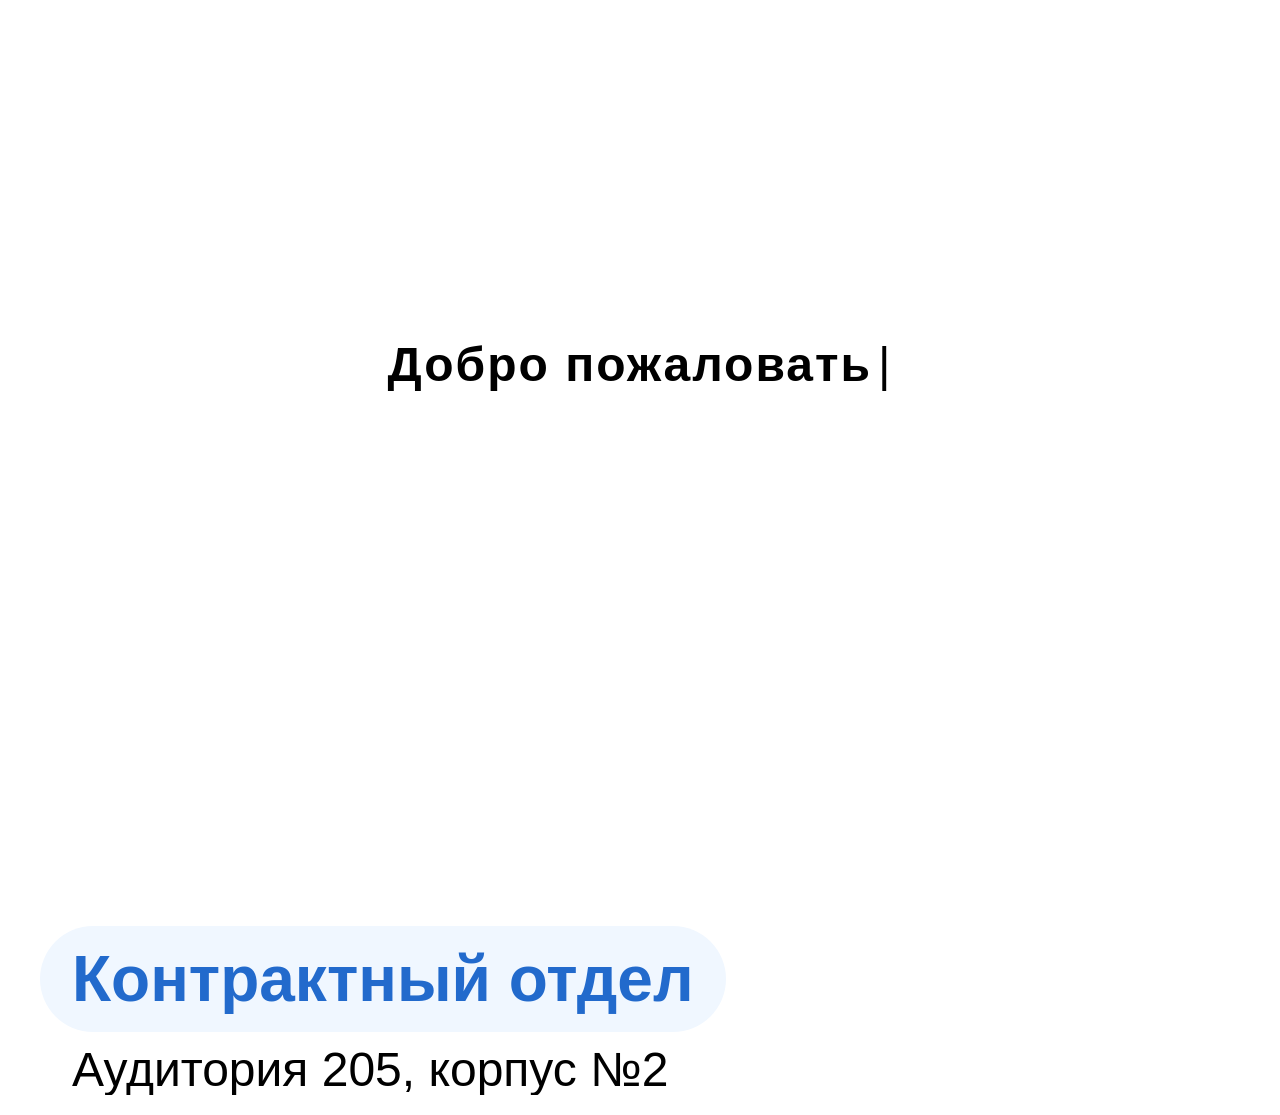
==== commit 0f10bdb3: "29.05" ====
--- a/index.html
+++ b/index.html
@@ -7,310 +7,374 @@
     <link rel="stylesheet" href="assets/css/style.css">
 </head>
 <body>
-    <svg class="main-svg" width="99vw" height="96vh" viewBox="0 0 569 727" fill="none" xmlns="http://www.w3.org/2000/svg">
-        <g clip-path="url(#clip0_0_1)">
-            <path d="M146.312 186.437C146.311 185.261 146.644 184.109 147.274 183.116C147.903 182.123 148.803 181.329 149.867 180.829C150.931 180.328 152.116 180.142 153.283 180.29C154.449 180.439 155.549 180.917 156.454 181.669C157.359 182.42 158.03 183.414 158.39 184.534C158.75 185.653 158.784 186.852 158.487 187.99C158.19 189.128 157.575 190.158 156.714 190.959C155.853 191.76 154.781 192.299 153.625 192.512V197.125C153.625 197.423 153.506 197.709 153.295 197.92C153.085 198.131 152.798 198.25 152.5 198.25C152.202 198.25 151.915 198.131 151.705 197.92C151.494 197.709 151.375 197.423 151.375 197.125V192.512C149.955 192.249 148.673 191.497 147.748 190.388C146.824 189.279 146.316 187.881 146.312 186.437ZM156.1 194.099C155.807 194.039 155.503 194.098 155.254 194.263C155.005 194.427 154.832 194.684 154.772 194.977C154.712 195.269 154.771 195.574 154.936 195.823C155.101 196.072 155.357 196.245 155.65 196.305C158.106 196.801 159.25 197.758 159.25 198.25C159.25 199.037 156.687 200.5 152.5 200.5C148.313 200.5 145.75 199.037 145.75 198.25C145.75 197.758 146.894 196.801 149.35 196.305C149.643 196.245 149.899 196.072 150.064 195.823C150.229 195.574 150.288 195.269 150.228 194.977C150.168 194.684 149.995 194.427 149.746 194.263C149.497 194.098 149.193 194.039 148.9 194.099C145.525 194.783 143.5 196.337 143.5 198.25C143.5 201.204 148.027 202.75 152.5 202.75C156.973 202.75 161.5 201.204 161.5 198.25C161.5 196.337 159.475 194.783 156.1 194.099Z" fill="#41416E"/>
-            <path d="M146.312 186.437C146.311 185.261 146.644 184.109 147.274 183.116C147.903 182.123 148.803 181.329 149.867 180.829C150.931 180.328 152.116 180.142 153.283 180.29C154.449 180.439 155.549 180.917 156.454 181.669C157.359 182.42 158.03 183.414 158.39 184.534C158.75 185.653 158.784 186.852 158.487 187.99C158.19 189.128 157.575 190.158 156.714 190.959C155.853 191.76 154.781 192.299 153.625 192.512V197.125C153.625 197.423 153.506 197.709 153.295 197.92C153.085 198.131 152.798 198.25 152.5 198.25C152.202 198.25 151.915 198.131 151.705 197.92C151.494 197.709 151.375 197.423 151.375 197.125V192.512C149.955 192.249 148.673 191.497 147.748 190.388C146.824 189.279 146.316 187.881 146.312 186.437ZM156.1 194.099C155.807 194.039 155.503 194.098 155.254 194.263C155.005 194.427 154.832 194.684 154.772 194.977C154.712 195.269 154.771 195.574 154.936 195.823C155.101 196.072 155.357 196.245 155.65 196.305C158.106 196.801 159.25 197.758 159.25 198.25C159.25 199.037 156.687 200.5 152.5 200.5C148.313 200.5 145.75 199.037 145.75 198.25C145.75 197.758 146.894 196.801 149.35 196.305C149.643 196.245 149.899 196.072 150.064 195.823C150.229 195.574 150.288 195.269 150.228 194.977C150.168 194.684 149.995 194.427 149.746 194.263C149.497 194.098 149.193 194.039 148.9 194.099C145.525 194.783 143.5 196.337 143.5 198.25C143.5 201.204 148.027 202.75 152.5 202.75C156.973 202.75 161.5 201.204 161.5 198.25C161.5 196.337 159.475 194.783 156.1 194.099Z" fill="#41416E"/>
-        </g>
-        <g clip-path="url(#clip1_0_1)">
-            <path d="M240.875 380.667V369.333H228.125V380.667H240.875Z" fill="#2F88FF"/>
-            <path d="M240.875 369.333V380.667M240.875 369.333H227.417H228.125V380.667M240.875 369.333H241.583M240.875 380.667H241.583M240.875 380.667H228.125M228.125 380.667H227.417" stroke="black" stroke-linecap="round" stroke-linejoin="round"/>
-            <path d="M234.5 369.333V380.667" stroke="black" stroke-linecap="round" stroke-linejoin="round"/>
-            <path d="M237.688 373.667V376.333" stroke="white" stroke-linecap="round" stroke-linejoin="round"/>
-            <path d="M236.625 374.667L237.687 373.667L238.75 374.667" stroke="white" stroke-linecap="round" stroke-linejoin="round"/>
-            <path d="M231.312 376.333V373.667" stroke="white" stroke-linecap="round" stroke-linejoin="round"/>
-            <path d="M230.25 375.333L231.312 376.333L232.375 375.333" stroke="white" stroke-linecap="round" stroke-linejoin="round"/>
-        </g>
-        <g clip-path="url(#clip2_0_1)">
-            <path d="M213.875 421.667V410.333H201.125V421.667H213.875Z" fill="#2F88FF"/>
-            <path d="M213.875 410.333V421.667M213.875 410.333H200.417H201.125V421.667M213.875 410.333H214.583M213.875 421.667H214.583M213.875 421.667H201.125M201.125 421.667H200.417" stroke="black" stroke-linecap="round" stroke-linejoin="round"/>
-            <path d="M207.5 410.333V421.667" stroke="black" stroke-linecap="round" stroke-linejoin="round"/>
-            <path d="M210.688 414.667V417.333" stroke="white" stroke-linecap="round" stroke-linejoin="round"/>
-            <path d="M209.625 415.667L210.687 414.667L211.75 415.667" stroke="white" stroke-linecap="round" stroke-linejoin="round"/>
-            <path d="M204.312 417.333V414.667" stroke="white" stroke-linecap="round" stroke-linejoin="round"/>
-            <path d="M203.25 416.333L204.312 417.333L205.375 416.333" stroke="white" stroke-linecap="round" stroke-linejoin="round"/>
-        </g>
-        <g clip-path="url(#clip3_0_1)">
-            <path d="M309.875 385.667V374.333H297.125V385.667H309.875Z" fill="#2F88FF"/>
-            <path d="M309.875 374.333V385.667M309.875 374.333H296.417H297.125V385.667M309.875 374.333H310.583M309.875 385.667H310.583M309.875 385.667H297.125M297.125 385.667H296.417" stroke="black" stroke-linecap="round" stroke-linejoin="round"/>
-            <path d="M303.5 374.333V385.667" stroke="black" stroke-linecap="round" stroke-linejoin="round"/>
-            <path d="M306.688 378.667V381.333" stroke="white" stroke-linecap="round" stroke-linejoin="round"/>
-            <path d="M305.625 379.667L306.687 378.667L307.75 379.667" stroke="white" stroke-linecap="round" stroke-linejoin="round"/>
-            <path d="M300.312 381.333V378.667" stroke="white" stroke-linecap="round" stroke-linejoin="round"/>
-            <path d="M299.25 380.333L300.312 381.333L301.375 380.333" stroke="white" stroke-linecap="round" stroke-linejoin="round"/>
-        </g>
-        <path d="M1 269.5H17.5" stroke="black" stroke-width="2"/>
-        <path d="M36.5 269.5H139V337M36.5 266V272.5M17 266V272.5" stroke="black" stroke-width="2"/>
-        <path d="M76.7452 291.002C76.7452 291.002 62.1031 290.997 62.1078 291.002C60.7585 291.002 60 291.773 60 293.349V309.591C60 311.065 60.6819 311.836 62.0303 311.836H76.7877C78.1361 311.836 78.8192 311.103 78.8192 309.591V293.349C78.8189 291.812 78.1358 291.002 76.7452 291.002ZM76.2123 295.923H73.6266V298.819H71.004V301.757H68.3867V304.679H65.7588V307.626H61.8558V306.141H64.4692V303.201H67.0659V300.241H69.7034V297.336H72.3233V294.45H76.2126L76.2123 295.923Z" fill="#0DBACD"/>
-        <path d="M440 138H448.5M448.5 134V142M475.5 138H481.5M475.5 134V142M481.5 134V142M508.5 138H532M508.5 134V142" stroke="black" stroke-width="2"/>
-        <path d="M160 137H165.5V42H93.5V109.486M142 137H116.967M116.967 137H93.5V109.486M116.967 137V109.486H93.5M160 134V140.5M142 134V140.5" stroke="black" stroke-width="2"/>
-        <path d="M318.5 355.63V347.595H330L338.5 325.5H353V441.5H181V426H189M318.5 355.63H326.5V404H280.5V355.63H289.5M318.5 355.63H289.5M289.5 355.63V347.595H283L274.5 325.5H259.5L250.5 347.595H243V355.63M243 355.63H225M243 355.63H253V393.5H218.5V355.63H225M225 355.63V347.595H205L197 325.5H181V408.5H189M189 408.5V399.5H227.5V434H189V426M189 408.5V426" stroke="black" stroke-width="2"/>
-        <path d="M553 586.5V582.5M553 586.5V591.5M553 586.5H560.5H567.755V683H521.755V586.5H527.5H533.5M533.5 586.5V582.5M533.5 586.5V591.5" stroke="black" stroke-width="2"/>
-        <path d="M397 485V488H568V394H397V468M394 468H400M394 485H400" stroke="black" stroke-width="2"/>
-        <path d="M554.5 334H568V394H521V334H538.5M538.5 331.5V336.5M554.5 331.5V336" stroke="black" stroke-width="2"/>
-        <path d="M397 376V394H521V334H397V356.5M393.5 356.5H400.5M393.5 376H400.5" stroke="black" stroke-width="2"/>
-        <path d="M506.647 69.5H517V67H532V288.5H568V683H532V726H1V67H16.5V69H26.5" stroke="black" stroke-width="2"/>
-        <path d="M450.5 69.5H440V20C435.045 9.73521 431.023 5.39933 421 1H112C100.735 6.43914 96.5569 11.2596 93.5 23.5V69H83M475.5 69.5H481M51.5 69H52.5M52.5 69H57.5M52.5 69V65M52.5 69V73M57.5 69H58.5M57.5 69V65M57.5 69V73M26.5 65V73M83 65V73M449.5 65V73M475.5 65V73M481 65V73M506.5 65V73" stroke="black" stroke-width="2"/>
-        <path d="M519 510H524.5M519 548.5H524.5" stroke="black" stroke-width="2"/>
-        <path d="M521.75 510V488L567.75 488V586.5L560.5 586.5L553 586.5" stroke="black" stroke-width="2"/>
-        <path d="M533.5 586.5H527.692H521.75V548.5" stroke="black" stroke-width="2"/>
-        <path d="M31.125 65.25L32.25 64L31.125 62.75" stroke="#01BA0A" stroke-width="0.5" stroke-linecap="square"/>
-        <path d="M28.6875 64H31.875" stroke="#01BA0A" stroke-width="0.5" stroke-linecap="square"/>
-        <path d="M32.25 64H31.875" stroke="#01BA0A" stroke-width="0.5" stroke-linecap="round"/>
-        <path d="M33.75 60.6666V67.3333H29.625V60.6666H33.75Z" stroke="#01BA0A" stroke-width="0.5" stroke-linecap="square"/>
-        <path d="M46.875 65.25L45.75 64L46.875 62.75" stroke="#01BA0A" stroke-width="0.5" stroke-linecap="square"/>
-        <path d="M49.3125 64H46.125" stroke="#01BA0A" stroke-width="0.5" stroke-linecap="square"/>
-        <path d="M45.75 64H46.125" stroke="#01BA0A" stroke-width="0.5" stroke-linecap="round"/>
-        <path d="M44.25 60.6666V67.3333H48.375V60.6666H44.25Z" stroke="#01BA0A" stroke-width="0.5" stroke-linecap="square"/>
-        <path d="M63.125 65.25L64.25 64L63.125 62.75" stroke="#01BA0A" stroke-width="0.5" stroke-linecap="square"/>
-        <path d="M60.6875 64H63.875" stroke="#01BA0A" stroke-width="0.5" stroke-linecap="square"/>
-        <path d="M64.25 64H63.875" stroke="#01BA0A" stroke-width="0.5" stroke-linecap="round"/>
-        <path d="M65.75 60.6666V67.3333H61.625V60.6666H65.75Z" stroke="#01BA0A" stroke-width="0.5" stroke-linecap="square"/>
-        <path d="M76.875 65.25L75.75 64L76.875 62.75" stroke="#01BA0A" stroke-width="0.5" stroke-linecap="square"/>
-        <path d="M79.3125 64H76.125" stroke="#01BA0A" stroke-width="0.5" stroke-linecap="square"/>
-        <path d="M75.75 64H76.125" stroke="#01BA0A" stroke-width="0.5" stroke-linecap="round"/>
-        <path d="M74.25 60.6666V67.3333H78.375V60.6666H74.25Z" stroke="#01BA0A" stroke-width="0.5" stroke-linecap="square"/>
-        <path d="M33.125 134.25L34.25 133L33.125 131.75" stroke="#01BA0A" stroke-width="0.5" stroke-linecap="square"/>
-        <path d="M30.6875 133H33.875" stroke="#01BA0A" stroke-width="0.5" stroke-linecap="square"/>
-        <path d="M34.25 133H33.875" stroke="#01BA0A" stroke-width="0.5" stroke-linecap="round"/>
-        <path d="M35.75 129.667V136.333H31.625V129.667H35.75Z" stroke="#01BA0A" stroke-width="0.5" stroke-linecap="square"/>
-        <path d="M45.875 134.25L44.75 133L45.875 131.75" stroke="#01BA0A" stroke-width="0.5" stroke-linecap="square"/>
-        <path d="M48.3125 133H45.125" stroke="#01BA0A" stroke-width="0.5" stroke-linecap="square"/>
-        <path d="M44.75 133H45.125" stroke="#01BA0A" stroke-width="0.5" stroke-linecap="round"/>
-        <path d="M43.25 129.667V136.333H47.375V129.667H43.25Z" stroke="#01BA0A" stroke-width="0.5" stroke-linecap="square"/>
-        <path d="M144.958 368.5L143.583 367L144.958 365.5" stroke="#01BA0A" stroke-width="0.5" stroke-linecap="square"/>
-        <path d="M147.938 367H144.042" stroke="#01BA0A" stroke-width="0.5" stroke-linecap="square"/>
-        <path d="M143.583 367H144.042" stroke="#01BA0A" stroke-width="0.5" stroke-linecap="round"/>
-        <path d="M141.75 363V371H146.792V363H141.75Z" stroke="#01BA0A" stroke-width="0.5" stroke-linecap="square"/>
-        <path d="M26.9585 261.5L25.5835 260L26.9585 258.5" stroke="#01BA0A" stroke-width="0.5" stroke-linecap="square"/>
-        <path d="M29.9375 260H26.0417" stroke="#01BA0A" stroke-width="0.5" stroke-linecap="square"/>
-        <path d="M25.5832 260H26.0415" stroke="#01BA0A" stroke-width="0.5" stroke-linecap="round"/>
-        <path d="M23.7498 256V264H28.7915V256H23.7498Z" stroke="#01BA0A" stroke-width="0.5" stroke-linecap="square"/>
-        <path d="M145.958 562.5L144.583 561L145.958 559.5" stroke="#01BA0A" stroke-width="0.5" stroke-linecap="square"/>
-        <path d="M148.938 561H145.042" stroke="#01BA0A" stroke-width="0.5" stroke-linecap="square"/>
-        <path d="M144.583 561H145.042" stroke="#01BA0A" stroke-width="0.5" stroke-linecap="round"/>
-        <path d="M142.75 557V565H147.792V557H142.75Z" stroke="#01BA0A" stroke-width="0.5" stroke-linecap="square"/>
-        <path d="M296.958 581.5L295.583 580L296.958 578.5" stroke="#01BA0A" stroke-width="0.5" stroke-linecap="square"/>
-        <path d="M299.938 580H296.042" stroke="#01BA0A" stroke-width="0.5" stroke-linecap="square"/>
-        <path d="M295.583 580H296.042" stroke="#01BA0A" stroke-width="0.5" stroke-linecap="round"/>
-        <path d="M293.75 576V584H298.792V576H293.75Z" stroke="#01BA0A" stroke-width="0.5" stroke-linecap="square"/>
-        <path d="M355.958 469.5L354.583 468L355.958 466.5" stroke="#01BA0A" stroke-width="0.5" stroke-linecap="square"/>
-        <path d="M358.938 468H355.042" stroke="#01BA0A" stroke-width="0.5" stroke-linecap="square"/>
-        <path d="M354.583 468H355.042" stroke="#01BA0A" stroke-width="0.5" stroke-linecap="round"/>
-        <path d="M352.75 464V472H357.792V464H352.75Z" stroke="#01BA0A" stroke-width="0.5" stroke-linecap="square"/>
-        <path d="M464.958 613.5L463.583 612L464.958 610.5" stroke="#01BA0A" stroke-width="0.5" stroke-linecap="square"/>
-        <path d="M467.938 612H464.042" stroke="#01BA0A" stroke-width="0.5" stroke-linecap="square"/>
-        <path d="M463.583 612H464.042" stroke="#01BA0A" stroke-width="0.5" stroke-linecap="round"/>
-        <path d="M461.75 608V616H466.792V608H461.75Z" stroke="#01BA0A" stroke-width="0.5" stroke-linecap="square"/>
-        <path d="M235.042 581.5L236.417 580L235.042 578.5" stroke="#01BA0A" stroke-width="0.5" stroke-linecap="square"/>
-        <path d="M232.062 580H235.958" stroke="#01BA0A" stroke-width="0.5" stroke-linecap="square"/>
-        <path d="M236.417 580H235.958" stroke="#01BA0A" stroke-width="0.5" stroke-linecap="round"/>
-        <path d="M238.25 576V584H233.208V576H238.25Z" stroke="#01BA0A" stroke-width="0.5" stroke-linecap="square"/>
-        <path d="M177.042 467.5L178.417 466L177.042 464.5" stroke="#01BA0A" stroke-width="0.5" stroke-linecap="square"/>
-        <path d="M174.062 466H177.958" stroke="#01BA0A" stroke-width="0.5" stroke-linecap="square"/>
-        <path d="M178.417 466H177.958" stroke="#01BA0A" stroke-width="0.5" stroke-linecap="round"/>
-        <path d="M180.25 462V470H175.208V462H180.25Z" stroke="#01BA0A" stroke-width="0.5" stroke-linecap="square"/>
-        <path d="M151.042 144.5L152.417 143L151.042 141.5" stroke="#01BA0A" stroke-width="0.5" stroke-linecap="square"/>
-        <path d="M148.062 143H151.958" stroke="#01BA0A" stroke-width="0.5" stroke-linecap="square"/>
-        <path d="M152.417 143H151.958" stroke="#01BA0A" stroke-width="0.5" stroke-linecap="round"/>
-        <path d="M154.25 139V147H149.208V139H154.25Z" stroke="#01BA0A" stroke-width="0.5" stroke-linecap="square"/>
-        <path d="M391.042 477.5L392.417 476L391.042 474.5" stroke="#01BA0A" stroke-width="0.5" stroke-linecap="square"/>
-        <path d="M388.062 476H391.958" stroke="#01BA0A" stroke-width="0.5" stroke-linecap="square"/>
-        <path d="M392.417 476H391.958" stroke="#01BA0A" stroke-width="0.5" stroke-linecap="round"/>
-        <path d="M394.25 472V480H389.208V472H394.25Z" stroke="#01BA0A" stroke-width="0.5" stroke-linecap="square"/>
-        <path d="M391.042 367.5L392.417 366L391.042 364.5" stroke="#01BA0A" stroke-width="0.5" stroke-linecap="square"/>
-        <path d="M388.062 366H391.958" stroke="#01BA0A" stroke-width="0.5" stroke-linecap="square"/>
-        <path d="M392.417 366H391.958" stroke="#01BA0A" stroke-width="0.5" stroke-linecap="round"/>
-        <path d="M394.25 362V370H389.208V362H394.25Z" stroke="#01BA0A" stroke-width="0.5" stroke-linecap="square"/>
-        <path d="M545.042 328.5L546.417 327L545.042 325.5" stroke="#01BA0A" stroke-width="0.5" stroke-linecap="square"/>
-        <path d="M542.062 327H545.958" stroke="#01BA0A" stroke-width="0.5" stroke-linecap="square"/>
-        <path d="M546.417 327H545.958" stroke="#01BA0A" stroke-width="0.5" stroke-linecap="round"/>
-        <path d="M548.25 323V331H543.208V323H548.25Z" stroke="#01BA0A" stroke-width="0.5" stroke-linecap="square"/>
-        <path d="M507.042 258.5L508.417 257L507.042 255.5" stroke="#01BA0A" stroke-width="0.5" stroke-linecap="square"/>
-        <path d="M504.062 257H507.958" stroke="#01BA0A" stroke-width="0.5" stroke-linecap="square"/>
-        <path d="M508.417 257H507.958" stroke="#01BA0A" stroke-width="0.5" stroke-linecap="round"/>
-        <path d="M510.25 253V261H505.208V253H510.25Z" stroke="#01BA0A" stroke-width="0.5" stroke-linecap="square"/>
-        <path d="M484.042 578.5L485.417 577L484.042 575.5" stroke="#01BA0A" stroke-width="0.5" stroke-linecap="square"/>
-        <path d="M481.062 577H484.958" stroke="#01BA0A" stroke-width="0.5" stroke-linecap="square"/>
-        <path d="M485.417 577H484.958" stroke="#01BA0A" stroke-width="0.5" stroke-linecap="round"/>
-        <path d="M487.25 573V581H482.208V573H487.25Z" stroke="#01BA0A" stroke-width="0.5" stroke-linecap="square"/>
-        <path d="M510.042 520.5L511.417 519L510.042 517.5" stroke="#01BA0A" stroke-width="0.5" stroke-linecap="square"/>
-        <path d="M507.062 519H510.958" stroke="#01BA0A" stroke-width="0.5" stroke-linecap="square"/>
-        <path d="M511.417 519H510.958" stroke="#01BA0A" stroke-width="0.5" stroke-linecap="round"/>
-        <path d="M513.25 515V523H508.208V515H513.25Z" stroke="#01BA0A" stroke-width="0.5" stroke-linecap="square"/>
-        <path d="M510.042 539.5L511.417 538L510.042 536.5" stroke="#01BA0A" stroke-width="0.5" stroke-linecap="square"/>
-        <path d="M507.062 538H510.958" stroke="#01BA0A" stroke-width="0.5" stroke-linecap="square"/>
-        <path d="M511.417 538H510.958" stroke="#01BA0A" stroke-width="0.5" stroke-linecap="round"/>
-        <path d="M513.25 534V542H508.208V534H513.25Z" stroke="#01BA0A" stroke-width="0.5" stroke-linecap="square"/>
-        <path d="M544.042 578.5L545.417 577L544.042 575.5" stroke="#01BA0A" stroke-width="0.5" stroke-linecap="square"/>
-        <path d="M541.062 577H544.958" stroke="#01BA0A" stroke-width="0.5" stroke-linecap="square"/>
-        <path d="M545.417 577H544.958" stroke="#01BA0A" stroke-width="0.5" stroke-linecap="round"/>
-        <path d="M547.25 573V581H542.208V573H547.25Z" stroke="#01BA0A" stroke-width="0.5" stroke-linecap="square"/>
-        <path d="M64.125 134.25L65.25 133L64.125 131.75" stroke="#01BA0A" stroke-width="0.5" stroke-linecap="square"/>
-        <path d="M61.6875 133H64.875" stroke="#01BA0A" stroke-width="0.5" stroke-linecap="square"/>
-        <path d="M65.25 133H64.875" stroke="#01BA0A" stroke-width="0.5" stroke-linecap="round"/>
-        <path d="M66.75 129.667V136.333H62.625V129.667H66.75Z" stroke="#01BA0A" stroke-width="0.5" stroke-linecap="square"/>
-        <path d="M75.875 134.25L74.75 133L75.875 131.75" stroke="#01BA0A" stroke-width="0.5" stroke-linecap="square"/>
-        <path d="M78.3125 133H75.125" stroke="#01BA0A" stroke-width="0.5" stroke-linecap="square"/>
-        <path d="M74.75 133H75.125" stroke="#01BA0A" stroke-width="0.5" stroke-linecap="round"/>
-        <path d="M73.25 129.667V136.333H77.375V129.667H73.25Z" stroke="#01BA0A" stroke-width="0.5" stroke-linecap="square"/>
-        <path d="M457.125 63.25L458.25 62L457.125 60.75" stroke="#01BA0A" stroke-width="0.5" stroke-linecap="square"/>
-        <path d="M454.688 62H457.875" stroke="#01BA0A" stroke-width="0.5" stroke-linecap="square"/>
-        <path d="M458.25 62H457.875" stroke="#01BA0A" stroke-width="0.5" stroke-linecap="round"/>
-        <path d="M459.75 58.6666V65.3333H455.625V58.6666H459.75Z" stroke="#01BA0A" stroke-width="0.5" stroke-linecap="square"/>
-        <path d="M468.875 63.25L467.75 62L468.875 60.75" stroke="#01BA0A" stroke-width="0.5" stroke-linecap="square"/>
-        <path d="M471.312 62H468.125" stroke="#01BA0A" stroke-width="0.5" stroke-linecap="square"/>
-        <path d="M467.75 62H468.125" stroke="#01BA0A" stroke-width="0.5" stroke-linecap="round"/>
-        <path d="M466.25 58.6666V65.3333H470.375V58.6666H466.25Z" stroke="#01BA0A" stroke-width="0.5" stroke-linecap="square"/>
-        <path d="M489.125 63.25L490.25 62L489.125 60.75" stroke="#01BA0A" stroke-width="0.5" stroke-linecap="square"/>
-        <path d="M486.688 62H489.875" stroke="#01BA0A" stroke-width="0.5" stroke-linecap="square"/>
-        <path d="M490.25 62H489.875" stroke="#01BA0A" stroke-width="0.5" stroke-linecap="round"/>
-        <path d="M491.75 58.6666V65.3333H487.625V58.6666H491.75Z" stroke="#01BA0A" stroke-width="0.5" stroke-linecap="square"/>
-        <path d="M500.875 63.25L499.75 62L500.875 60.75" stroke="#01BA0A" stroke-width="0.5" stroke-linecap="square"/>
-        <path d="M503.312 62H500.125" stroke="#01BA0A" stroke-width="0.5" stroke-linecap="square"/>
-        <path d="M499.75 62H500.125" stroke="#01BA0A" stroke-width="0.5" stroke-linecap="round"/>
-        <path d="M498.25 58.6666V65.3333H502.375V58.6666H498.25Z" stroke="#01BA0A" stroke-width="0.5" stroke-linecap="square"/>
-        <path d="M456.125 134.25L457.25 133L456.125 131.75" stroke="#01BA0A" stroke-width="0.5" stroke-linecap="square"/>
-        <path d="M453.688 133H456.875" stroke="#01BA0A" stroke-width="0.5" stroke-linecap="square"/>
-        <path d="M457.25 133H456.875" stroke="#01BA0A" stroke-width="0.5" stroke-linecap="round"/>
-        <path d="M458.75 129.667V136.333H454.625V129.667H458.75Z" stroke="#01BA0A" stroke-width="0.5" stroke-linecap="square"/>
-        <path d="M467.875 134.25L466.75 133L467.875 131.75" stroke="#01BA0A" stroke-width="0.5" stroke-linecap="square"/>
-        <path d="M470.312 133H467.125" stroke="#01BA0A" stroke-width="0.5" stroke-linecap="square"/>
-        <path d="M466.75 133H467.125" stroke="#01BA0A" stroke-width="0.5" stroke-linecap="round"/>
-        <path d="M465.25 129.667V136.333H469.375V129.667H465.25Z" stroke="#01BA0A" stroke-width="0.5" stroke-linecap="square"/>
-        <path d="M489.125 134.25L490.25 133L489.125 131.75" stroke="#01BA0A" stroke-width="0.5" stroke-linecap="square"/>
-        <path d="M486.688 133H489.875" stroke="#01BA0A" stroke-width="0.5" stroke-linecap="square"/>
-        <path d="M490.25 133H489.875" stroke="#01BA0A" stroke-width="0.5" stroke-linecap="round"/>
-        <path d="M491.75 129.667V136.333H487.625V129.667H491.75Z" stroke="#01BA0A" stroke-width="0.5" stroke-linecap="square"/>
-        <path d="M500.875 134.25L499.75 133L500.875 131.75" stroke="#01BA0A" stroke-width="0.5" stroke-linecap="square"/>
-        <path d="M503.312 133H500.125" stroke="#01BA0A" stroke-width="0.5" stroke-linecap="square"/>
-        <path d="M499.75 133H500.125" stroke="#01BA0A" stroke-width="0.5" stroke-linecap="round"/>
-        <path d="M498.25 129.667V136.333H502.375V129.667H498.25Z" stroke="#01BA0A" stroke-width="0.5" stroke-linecap="square"/>
-        <path d="M93.5 137H84.5M57 137H53M26 137H1.5M26 133V141M53 133V141M57 133V141M84.5 133V141" stroke="black" stroke-width="2"/>
-        <path d="M440 70V109.212M440 109.212V138H414.5V109.212H440Z" stroke="black" stroke-width="2"/>
-        <path d="M532.5 269.5H516" stroke="black" stroke-width="2"/>
-        <path d="M497 269.5H397V334.5M497 266.5V272.5M517 266.5V272.5" stroke="black" stroke-width="2"/>
-        <g clip-path="url(#clip4_0_1)">
-            <path d="M447.086 290.145C447.086 290.145 461.728 290.14 461.724 290.145C463.073 290.145 463.832 290.916 463.832 292.492V308.734C463.832 310.208 463.15 310.979 461.801 310.979H447.044C445.695 310.979 445.012 310.246 445.012 308.734V292.492C445.013 290.955 445.696 290.145 447.086 290.145ZM447.619 295.066H450.205V297.962H452.828V300.9H455.445V303.822H458.073V306.769H461.976V305.283H459.362V302.343H456.766V299.384H454.128V296.479H451.508V293.593H447.619L447.619 295.066Z" fill="#0DBACD"/>
-        </g>
-        <path class="path-to-room" d="M153 208V367.5H139" stroke="#41416E" stroke-width="6" stroke-dasharray="6 6"/>
-        <path class="path-to-room" d="M153 208.5V562H139" stroke="#41416E" stroke-width="6" stroke-dasharray="6 6"/>
-        <path class="path-to-room" d="M153 208.5V576.5H236.5M236.5 576.5V589M236.5 576.5H295.5V589" stroke="#41416E" stroke-width="6" stroke-dasharray="6 6"/>
-        <path class="path-to-room" d="M153 208.5V576.5H484V585.5" stroke="#41416E" stroke-width="6" stroke-dasharray="6 6"/>
-        <path class="path-to-room" d="M153 208V467.5H180.5" stroke="#41416E" stroke-width="6" stroke-dasharray="6 6"/>
-        <path class="path-to-room" d="M153 208.5V246.5H370.5V470.5H352.5" stroke="#41416E" stroke-width="6" stroke-dasharray="6 6"/>
-        <path d="M399 205H314.5M287 205H246.5M220 205H134" stroke="black" stroke-width="2"/>
-        <rect x="175" y="42" width="226" height="150" fill="#D9D9D9"/>
-        <path d="M240.983 105.055L234.458 103.982L235.394 103.315L236.961 103.532L238.526 103.315L240.983 105.055Z" fill="black"/>
-        <path d="M236.961 92.7257C237.273 92.7257 237.58 92.787 237.868 92.9061C238.155 93.0251 238.416 93.1996 238.636 93.4196C238.856 93.6395 239.03 93.9007 239.149 94.1881C239.268 94.4754 239.33 94.7835 239.329 95.0945C239.329 96.4031 238.495 97.4632 236.961 97.4632C236.647 97.4689 236.334 97.4119 236.042 97.2954C235.749 97.179 235.483 97.0054 235.259 96.7849C235.034 96.5643 234.856 96.3013 234.734 96.011C234.612 95.7208 234.549 95.4092 234.549 95.0945C234.549 94.7797 234.612 94.4682 234.734 94.1779C234.856 93.8877 235.034 93.6246 235.259 93.4041C235.483 93.1836 235.749 93.01 236.042 92.8935C236.334 92.7771 236.647 92.72 236.961 92.7257Z" fill="black"/>
-        <path d="M237.551 109.845V115.57C237.551 115.913 237.687 116.242 237.93 116.484C238.172 116.727 238.501 116.863 238.844 116.863C239.187 116.863 239.516 116.727 239.759 116.484C240.001 116.242 240.137 115.913 240.137 115.57V109.845C240.129 109.508 239.989 109.187 239.748 108.951C239.506 108.715 239.182 108.583 238.844 108.583C238.507 108.583 238.182 108.715 237.941 108.951C237.699 109.187 237.559 109.508 237.551 109.845Z" fill="black"/>
-        <path d="M245.474 113.114C245.473 113.313 245.394 113.503 245.254 113.644C245.113 113.785 244.923 113.864 244.724 113.864H240.758V110.116H242.474V106.37C242.474 105.957 242.81 105.621 243.223 105.621H244.724C245.136 105.621 245.474 105.957 245.474 106.37V113.114Z" fill="black"/>
-        <path d="M236.932 113.864H229.233C229.135 113.864 229.037 113.845 228.946 113.807C228.855 113.769 228.772 113.714 228.703 113.644C228.633 113.574 228.578 113.492 228.54 113.401C228.503 113.309 228.483 113.212 228.483 113.113V106.37C228.484 106.171 228.563 105.98 228.703 105.84C228.844 105.699 229.035 105.62 229.233 105.62H230.734C231.147 105.62 231.484 105.957 231.484 106.37V110.116H236.932V113.864Z" fill="black"/>
-        <path d="M232.878 105.776C232.822 106.115 232.903 106.461 233.103 106.74C233.303 107.019 233.605 107.207 233.944 107.263L239.592 108.194C239.93 108.249 240.277 108.168 240.555 107.968C240.834 107.768 241.022 107.466 241.078 107.127C241.105 106.96 241.1 106.789 241.061 106.623C241.023 106.458 240.952 106.302 240.853 106.164C240.754 106.026 240.629 105.909 240.484 105.819C240.34 105.73 240.18 105.669 240.012 105.642L234.364 104.71C234.026 104.655 233.679 104.736 233.401 104.936C233.122 105.136 232.934 105.438 232.878 105.776Z" fill="black"/>
-        <path d="M226.508 98.6863C224.665 98.6863 223.167 97.1875 223.167 95.3434C223.167 93.4992 224.665 92 226.508 92C228.351 92 229.852 93.4996 229.852 95.3434C229.852 97.1875 228.351 98.6863 226.508 98.6863ZM226.508 97.859C227.175 97.8582 227.815 97.5928 228.287 97.1212C228.758 96.6495 229.024 96.01 229.025 95.343C229.025 93.9566 227.895 92.827 226.508 92.827C225.121 92.827 223.993 93.9566 223.993 95.343C223.994 96.0099 224.259 96.6495 224.73 97.1212C225.202 97.5929 225.841 97.8583 226.508 97.859Z" fill="black"/>
-        <path d="M226.525 95.7847C226.487 95.8023 226.445 95.8099 226.403 95.8067C226.361 95.8036 226.32 95.7898 226.285 95.7667C226.255 95.7475 226.229 95.7221 226.21 95.6922C226.191 95.6623 226.178 95.6286 226.172 95.5933L226.169 93.6503C226.172 93.5854 226.199 93.524 226.246 93.4789C226.293 93.4339 226.355 93.4087 226.42 93.4087C226.485 93.4087 226.548 93.4339 226.595 93.4789C226.642 93.524 226.669 93.5854 226.672 93.6503V95.1578L227.96 94.5507C227.99 94.5365 228.022 94.5283 228.055 94.5266C228.088 94.5249 228.121 94.5297 228.152 94.5408C228.184 94.5519 228.212 94.569 228.237 94.5911C228.261 94.6133 228.281 94.64 228.295 94.6699C228.323 94.7302 228.327 94.7993 228.304 94.862C228.282 94.9248 228.235 94.976 228.175 95.0046L226.525 95.7843V95.7847Z" fill="black"/>
-        <path d="M236.962 99.3476L240.032 98.8476V101.006L241.548 102.146C241.694 102.293 241.635 102.46 241.601 102.508C241.559 102.563 241.498 102.599 241.43 102.609C241.362 102.618 241.293 102.601 241.238 102.56L239.325 101.114C239.135 100.985 238.901 100.936 238.675 100.978C238.449 101.019 238.247 101.147 238.115 101.335C237.982 101.523 237.929 101.756 237.965 101.983C238.002 102.21 238.127 102.414 238.312 102.55L241.581 104.846C241.733 104.953 241.949 105.026 242.164 105.026C242.348 105.026 242.564 104.95 242.725 104.836C243.068 104.592 243.194 104.16 243.078 103.761L241.863 100.174C241.539 99.2824 240.722 98.2332 239.494 98.2332H234.429C233.201 98.2332 232.384 99.2824 232.059 100.174L230.845 103.761C230.728 104.16 230.855 104.593 231.198 104.836C231.358 104.95 231.575 105.026 231.758 105.026C231.974 105.026 232.19 104.953 232.342 104.846L235.611 102.55C235.796 102.414 235.921 102.21 235.958 101.983C235.994 101.756 235.941 101.523 235.808 101.335C235.676 101.147 235.474 101.019 235.248 100.978C235.022 100.936 234.788 100.985 234.598 101.114L232.683 102.56C232.628 102.601 232.56 102.618 232.492 102.608C232.424 102.599 232.363 102.562 232.322 102.508C232.287 102.451 232.274 102.384 232.283 102.318C232.292 102.252 232.324 102.191 232.374 102.146C232.374 102.146 233.402 101.374 233.89 101.006V98.8476L236.962 99.348V99.3476Z" fill="black"/>
-        <path d="M258.852 110.119C258.29 110.119 257.788 110.023 257.348 109.83C256.911 109.636 256.563 109.368 256.304 109.024C256.048 108.678 255.909 108.276 255.886 107.818H256.96C256.983 108.099 257.08 108.342 257.25 108.547C257.42 108.749 257.643 108.905 257.919 109.016C258.195 109.126 258.5 109.182 258.835 109.182C259.21 109.182 259.543 109.116 259.832 108.986C260.122 108.855 260.349 108.673 260.514 108.44C260.679 108.207 260.761 107.938 260.761 107.631C260.761 107.31 260.682 107.027 260.523 106.783C260.364 106.536 260.131 106.342 259.824 106.203C259.517 106.064 259.142 105.994 258.699 105.994H258V105.057H258.699C259.045 105.057 259.349 104.994 259.611 104.869C259.875 104.744 260.081 104.568 260.229 104.341C260.379 104.114 260.455 103.847 260.455 103.54C260.455 103.244 260.389 102.987 260.259 102.768C260.128 102.55 259.943 102.379 259.705 102.257C259.469 102.135 259.19 102.074 258.869 102.074C258.568 102.074 258.284 102.129 258.017 102.24C257.753 102.348 257.537 102.506 257.369 102.713C257.202 102.918 257.111 103.165 257.097 103.455H256.074C256.091 102.997 256.229 102.597 256.487 102.253C256.746 101.906 257.084 101.636 257.501 101.443C257.922 101.25 258.384 101.153 258.886 101.153C259.426 101.153 259.889 101.263 260.276 101.482C260.662 101.697 260.959 101.983 261.166 102.338C261.374 102.693 261.477 103.077 261.477 103.489C261.477 103.98 261.348 104.399 261.089 104.746C260.834 105.092 260.486 105.332 260.045 105.466V105.534C260.597 105.625 261.027 105.859 261.337 106.237C261.646 106.612 261.801 107.077 261.801 107.631C261.801 108.105 261.672 108.531 261.413 108.909C261.158 109.284 260.808 109.58 260.365 109.795C259.922 110.011 259.418 110.119 258.852 110.119ZM266.22 110.136C265.629 110.136 265.111 109.996 264.665 109.714C264.222 109.433 263.875 109.04 263.625 108.534C263.378 108.028 263.254 107.437 263.254 106.761C263.254 106.08 263.378 105.484 263.625 104.976C263.875 104.467 264.222 104.072 264.665 103.791C265.111 103.51 265.629 103.369 266.22 103.369C266.811 103.369 267.328 103.51 267.771 103.791C268.217 104.072 268.564 104.467 268.811 104.976C269.061 105.484 269.186 106.08 269.186 106.761C269.186 107.437 269.061 108.028 268.811 108.534C268.564 109.04 268.217 109.433 267.771 109.714C267.328 109.996 266.811 110.136 266.22 110.136ZM266.22 109.233C266.669 109.233 267.038 109.118 267.328 108.888C267.618 108.658 267.832 108.355 267.972 107.98C268.111 107.605 268.18 107.199 268.18 106.761C268.18 106.324 268.111 105.916 267.972 105.538C267.832 105.161 267.618 104.855 267.328 104.622C267.038 104.389 266.669 104.273 266.22 104.273C265.771 104.273 265.402 104.389 265.112 104.622C264.822 104.855 264.608 105.161 264.469 105.538C264.33 105.916 264.26 106.324 264.26 106.761C264.26 107.199 264.33 107.605 264.469 107.98C264.608 108.355 264.822 108.658 265.112 108.888C265.402 109.118 265.771 109.233 266.22 109.233ZM275.102 106.267V107.205H271.488V106.267H275.102ZM271.727 103.455V110H270.721V103.455H271.727ZM275.869 103.455V110H274.863V103.455H275.869ZM279.632 110.153C279.217 110.153 278.841 110.075 278.502 109.919C278.164 109.76 277.896 109.531 277.697 109.233C277.498 108.932 277.399 108.568 277.399 108.142C277.399 107.767 277.473 107.463 277.62 107.23C277.768 106.994 277.966 106.81 278.213 106.676C278.46 106.543 278.733 106.443 279.031 106.378C279.332 106.31 279.635 106.256 279.939 106.216C280.336 106.165 280.659 106.126 280.906 106.101C281.156 106.072 281.338 106.026 281.451 105.96C281.568 105.895 281.626 105.781 281.626 105.619V105.585C281.626 105.165 281.511 104.838 281.281 104.605C281.054 104.372 280.708 104.256 280.245 104.256C279.765 104.256 279.389 104.361 279.116 104.571C278.843 104.781 278.652 105.006 278.541 105.244L277.586 104.903C277.757 104.506 277.984 104.196 278.268 103.974C278.555 103.75 278.868 103.594 279.206 103.506C279.547 103.415 279.882 103.369 280.211 103.369C280.422 103.369 280.663 103.395 280.936 103.446C281.211 103.494 281.477 103.595 281.733 103.749C281.991 103.902 282.206 104.134 282.376 104.443C282.547 104.753 282.632 105.168 282.632 105.688V110H281.626V109.114H281.575C281.507 109.256 281.393 109.408 281.234 109.57C281.075 109.732 280.863 109.869 280.599 109.983C280.335 110.097 280.012 110.153 279.632 110.153ZM279.785 109.25C280.183 109.25 280.518 109.172 280.791 109.016C281.066 108.859 281.274 108.658 281.413 108.411C281.555 108.163 281.626 107.903 281.626 107.631V106.71C281.583 106.761 281.49 106.808 281.345 106.851C281.203 106.891 281.038 106.926 280.85 106.957C280.666 106.986 280.485 107.011 280.309 107.034C280.136 107.054 279.995 107.071 279.887 107.085C279.626 107.119 279.382 107.175 279.154 107.251C278.93 107.325 278.748 107.437 278.609 107.588C278.473 107.736 278.404 107.937 278.404 108.193C278.404 108.543 278.534 108.807 278.792 108.986C279.054 109.162 279.385 109.25 279.785 109.25ZM290.501 110.136C289.911 110.136 289.392 109.996 288.946 109.714C288.503 109.433 288.156 109.04 287.906 108.534C287.659 108.028 287.536 107.437 287.536 106.761C287.536 106.08 287.659 105.484 287.906 104.976C288.156 104.467 288.503 104.072 288.946 103.791C289.392 103.51 289.911 103.369 290.501 103.369C291.092 103.369 291.609 103.51 292.053 103.791C292.499 104.072 292.845 104.467 293.092 104.976C293.342 105.484 293.467 106.08 293.467 106.761C293.467 107.437 293.342 108.028 293.092 108.534C292.845 109.04 292.499 109.433 292.053 109.714C291.609 109.996 291.092 110.136 290.501 110.136ZM290.501 109.233C290.95 109.233 291.32 109.118 291.609 108.888C291.899 108.658 292.114 108.355 292.253 107.98C292.392 107.605 292.462 107.199 292.462 106.761C292.462 106.324 292.392 105.916 292.253 105.538C292.114 105.161 291.899 104.855 291.609 104.622C291.32 104.389 290.95 104.273 290.501 104.273C290.053 104.273 289.683 104.389 289.393 104.622C289.104 104.855 288.889 105.161 288.75 105.538C288.611 105.916 288.541 106.324 288.541 106.761C288.541 107.199 288.611 107.605 288.75 107.98C288.889 108.355 289.104 108.658 289.393 108.888C289.683 109.118 290.053 109.233 290.501 109.233ZM294.324 110L296.983 106.676L294.358 103.455H295.551L297.733 106.25H298.278V103.455H299.284V106.25H299.812L301.994 103.455H303.188L300.58 106.676L303.222 110H302.011L299.795 107.188H299.284V110H298.278V107.188H297.767L295.534 110H294.324ZM305.664 108.517L308.818 103.455H309.977V110H308.971V104.938L305.835 110H304.659V103.455H305.664V108.517ZM311.12 111.875V109.062H311.665C311.799 108.923 311.914 108.773 312.011 108.611C312.107 108.449 312.191 108.257 312.262 108.036C312.336 107.811 312.398 107.538 312.45 107.217C312.501 106.893 312.546 106.503 312.586 106.045L312.808 103.455H316.967V109.062H317.972V111.875H316.967V110H312.126V111.875H311.12ZM312.808 109.062H315.961V104.392H313.745L313.575 106.045C313.504 106.73 313.415 107.328 313.31 107.839C313.205 108.351 313.038 108.759 312.808 109.062ZM321.233 110.153C320.819 110.153 320.442 110.075 320.104 109.919C319.766 109.76 319.498 109.531 319.299 109.233C319.1 108.932 319 108.568 319 108.142C319 107.767 319.074 107.463 319.222 107.23C319.37 106.994 319.567 106.81 319.814 106.676C320.061 106.543 320.334 106.443 320.632 106.378C320.934 106.31 321.236 106.256 321.54 106.216C321.938 106.165 322.26 106.126 322.507 106.101C322.757 106.072 322.939 106.026 323.053 105.96C323.169 105.895 323.228 105.781 323.228 105.619V105.585C323.228 105.165 323.113 104.838 322.882 104.605C322.655 104.372 322.31 104.256 321.847 104.256C321.367 104.256 320.99 104.361 320.718 104.571C320.445 104.781 320.253 105.006 320.142 105.244L319.188 104.903C319.358 104.506 319.586 104.196 319.87 103.974C320.157 103.75 320.469 103.594 320.807 103.506C321.148 103.415 321.483 103.369 321.813 103.369C322.023 103.369 322.265 103.395 322.537 103.446C322.813 103.494 323.078 103.595 323.334 103.749C323.593 103.902 323.807 104.134 323.978 104.443C324.148 104.753 324.233 105.168 324.233 105.688V110H323.228V109.114H323.176C323.108 109.256 322.995 109.408 322.836 109.57C322.676 109.732 322.465 109.869 322.201 109.983C321.936 110.097 321.614 110.153 321.233 110.153ZM321.387 109.25C321.784 109.25 322.12 109.172 322.392 109.016C322.668 108.859 322.875 108.658 323.015 108.411C323.157 108.163 323.228 107.903 323.228 107.631V106.71C323.185 106.761 323.091 106.808 322.946 106.851C322.804 106.891 322.64 106.926 322.452 106.957C322.267 106.986 322.087 107.011 321.911 107.034C321.738 107.054 321.597 107.071 321.489 107.085C321.228 107.119 320.983 107.175 320.756 107.251C320.532 107.325 320.35 107.437 320.211 107.588C320.074 107.736 320.006 107.937 320.006 108.193C320.006 108.543 320.135 108.807 320.394 108.986C320.655 109.162 320.986 109.25 321.387 109.25ZM330.45 106.267V107.205H326.836V106.267H330.45ZM327.075 103.455V110H326.069V103.455H327.075ZM331.217 103.455V110H330.211V103.455H331.217ZM334.059 108.517L337.212 103.455H338.371V110H337.366V104.938L334.229 110H333.053V103.455H334.059V108.517ZM344.151 110V104.375H342.412C342.02 104.375 341.712 104.466 341.488 104.648C341.263 104.83 341.151 105.08 341.151 105.398C341.151 105.71 341.252 105.956 341.453 106.135C341.658 106.314 341.938 106.403 342.293 106.403H344.407V107.341H342.293C341.85 107.341 341.468 107.263 341.147 107.107C340.826 106.95 340.578 106.727 340.405 106.438C340.232 106.145 340.145 105.798 340.145 105.398C340.145 104.994 340.236 104.648 340.418 104.358C340.6 104.068 340.86 103.845 341.198 103.689C341.539 103.533 341.944 103.455 342.412 103.455H345.105V110H344.151ZM339.787 110L341.645 106.744H342.736L340.878 110H339.787Z" fill="black"/>
-        <rect x="181" y="266" width="172" height="55" fill="#D9D9D9"/>
-        <path d="M204.5 283.083C210.253 283.083 214.917 287.747 214.917 293.5C214.917 299.253 210.253 303.917 204.5 303.917C202.814 303.917 201.185 303.515 199.722 302.758L195.737 303.87C195.044 304.064 194.326 303.659 194.132 302.966C194.068 302.737 194.068 302.495 194.132 302.266L195.245 298.284C194.486 296.819 194.083 295.188 194.083 293.5C194.083 287.747 198.747 283.083 204.5 283.083ZM204.5 284.646C199.61 284.646 195.646 288.61 195.646 293.5C195.646 295.031 196.034 296.504 196.764 297.81L196.921 298.091L195.762 302.241L199.914 301.083L200.195 301.239C201.5 301.967 202.971 302.354 204.5 302.354C209.39 302.354 213.354 298.39 213.354 293.5C213.354 288.61 209.39 284.646 204.5 284.646ZM204.5 297.146C205.075 297.146 205.542 297.612 205.542 298.188C205.542 298.763 205.075 299.229 204.5 299.229C203.925 299.229 203.458 298.763 203.458 298.188C203.458 297.612 203.925 297.146 204.5 297.146ZM204.5 288.031C206.082 288.031 207.365 289.314 207.365 290.896C207.365 291.949 207.055 292.535 206.27 293.353L206.094 293.532C205.446 294.179 205.281 294.455 205.281 295.063C205.281 295.494 204.932 295.844 204.5 295.844C204.069 295.844 203.719 295.494 203.719 295.063C203.719 294.01 204.029 293.423 204.814 292.606L204.989 292.427C205.637 291.779 205.802 291.504 205.802 290.896C205.802 290.177 205.219 289.594 204.5 289.594C203.826 289.594 203.272 290.106 203.205 290.763L203.198 290.896C203.198 291.327 202.848 291.677 202.417 291.677C201.985 291.677 201.636 291.327 201.636 290.896C201.636 289.314 202.918 288.031 204.5 288.031Z" fill="#212121"/>
-        <path d="M228.852 298.119C228.29 298.119 227.788 298.023 227.348 297.83C226.911 297.636 226.563 297.368 226.304 297.024C226.048 296.678 225.909 296.276 225.886 295.818H226.96C226.983 296.099 227.08 296.342 227.25 296.547C227.42 296.749 227.643 296.905 227.919 297.016C228.195 297.126 228.5 297.182 228.835 297.182C229.21 297.182 229.543 297.116 229.832 296.986C230.122 296.855 230.349 296.673 230.514 296.44C230.679 296.207 230.761 295.938 230.761 295.631C230.761 295.31 230.682 295.027 230.523 294.783C230.364 294.536 230.131 294.342 229.824 294.203C229.517 294.064 229.142 293.994 228.699 293.994H228V293.057H228.699C229.045 293.057 229.349 292.994 229.611 292.869C229.875 292.744 230.081 292.568 230.229 292.341C230.379 292.114 230.455 291.847 230.455 291.54C230.455 291.244 230.389 290.987 230.259 290.768C230.128 290.55 229.943 290.379 229.705 290.257C229.469 290.135 229.19 290.074 228.869 290.074C228.568 290.074 228.284 290.129 228.017 290.24C227.753 290.348 227.537 290.506 227.369 290.713C227.202 290.918 227.111 291.165 227.097 291.455H226.074C226.091 290.997 226.229 290.597 226.487 290.253C226.746 289.906 227.084 289.636 227.501 289.443C227.922 289.25 228.384 289.153 228.886 289.153C229.426 289.153 229.889 289.263 230.276 289.482C230.662 289.697 230.959 289.983 231.166 290.338C231.374 290.693 231.477 291.077 231.477 291.489C231.477 291.98 231.348 292.399 231.089 292.746C230.834 293.092 230.486 293.332 230.045 293.466V293.534C230.597 293.625 231.027 293.859 231.337 294.237C231.646 294.612 231.801 295.077 231.801 295.631C231.801 296.105 231.672 296.531 231.413 296.909C231.158 297.284 230.808 297.58 230.365 297.795C229.922 298.011 229.418 298.119 228.852 298.119ZM236.22 298.136C235.629 298.136 235.111 297.996 234.665 297.714C234.222 297.433 233.875 297.04 233.625 296.534C233.378 296.028 233.254 295.437 233.254 294.761C233.254 294.08 233.378 293.484 233.625 292.976C233.875 292.467 234.222 292.072 234.665 291.791C235.111 291.51 235.629 291.369 236.22 291.369C236.811 291.369 237.328 291.51 237.771 291.791C238.217 292.072 238.564 292.467 238.811 292.976C239.061 293.484 239.186 294.08 239.186 294.761C239.186 295.437 239.061 296.028 238.811 296.534C238.564 297.04 238.217 297.433 237.771 297.714C237.328 297.996 236.811 298.136 236.22 298.136ZM236.22 297.233C236.669 297.233 237.038 297.118 237.328 296.888C237.618 296.658 237.832 296.355 237.972 295.98C238.111 295.605 238.18 295.199 238.18 294.761C238.18 294.324 238.111 293.916 237.972 293.538C237.832 293.161 237.618 292.855 237.328 292.622C237.038 292.389 236.669 292.273 236.22 292.273C235.771 292.273 235.402 292.389 235.112 292.622C234.822 292.855 234.608 293.161 234.469 293.538C234.33 293.916 234.26 294.324 234.26 294.761C234.26 295.199 234.33 295.605 234.469 295.98C234.608 296.355 234.822 296.658 235.112 296.888C235.402 297.118 235.771 297.233 236.22 297.233ZM245.102 294.267V295.205H241.488V294.267H245.102ZM241.727 291.455V298H240.721V291.455H241.727ZM245.869 291.455V298H244.863V291.455H245.869ZM249.632 298.153C249.217 298.153 248.841 298.075 248.502 297.919C248.164 297.76 247.896 297.531 247.697 297.233C247.498 296.932 247.399 296.568 247.399 296.142C247.399 295.767 247.473 295.463 247.62 295.23C247.768 294.994 247.966 294.81 248.213 294.676C248.46 294.543 248.733 294.443 249.031 294.378C249.332 294.31 249.635 294.256 249.939 294.216C250.336 294.165 250.659 294.126 250.906 294.101C251.156 294.072 251.338 294.026 251.451 293.96C251.568 293.895 251.626 293.781 251.626 293.619V293.585C251.626 293.165 251.511 292.838 251.281 292.605C251.054 292.372 250.708 292.256 250.245 292.256C249.765 292.256 249.389 292.361 249.116 292.571C248.843 292.781 248.652 293.006 248.541 293.244L247.586 292.903C247.757 292.506 247.984 292.196 248.268 291.974C248.555 291.75 248.868 291.594 249.206 291.506C249.547 291.415 249.882 291.369 250.211 291.369C250.422 291.369 250.663 291.395 250.936 291.446C251.211 291.494 251.477 291.595 251.733 291.749C251.991 291.902 252.206 292.134 252.376 292.443C252.547 292.753 252.632 293.168 252.632 293.688V298H251.626V297.114H251.575C251.507 297.256 251.393 297.408 251.234 297.57C251.075 297.732 250.863 297.869 250.599 297.983C250.335 298.097 250.012 298.153 249.632 298.153ZM249.785 297.25C250.183 297.25 250.518 297.172 250.791 297.016C251.066 296.859 251.274 296.658 251.413 296.411C251.555 296.163 251.626 295.903 251.626 295.631V294.71C251.583 294.761 251.49 294.808 251.345 294.851C251.203 294.891 251.038 294.926 250.85 294.957C250.666 294.986 250.485 295.011 250.309 295.034C250.136 295.054 249.995 295.071 249.887 295.085C249.626 295.119 249.382 295.175 249.154 295.251C248.93 295.325 248.748 295.437 248.609 295.588C248.473 295.736 248.404 295.937 248.404 296.193C248.404 296.543 248.534 296.807 248.792 296.986C249.054 297.162 249.385 297.25 249.785 297.25ZM257.842 298V291.455H258.848V294.301H259.513L261.865 291.455H263.161L260.518 294.608L263.195 298H261.899L259.751 295.239H258.848V298H257.842ZM266.677 298.136C266.086 298.136 265.568 297.996 265.122 297.714C264.679 297.433 264.332 297.04 264.082 296.534C263.835 296.028 263.711 295.437 263.711 294.761C263.711 294.08 263.835 293.484 264.082 292.976C264.332 292.467 264.679 292.072 265.122 291.791C265.568 291.51 266.086 291.369 266.677 291.369C267.268 291.369 267.785 291.51 268.228 291.791C268.674 292.072 269.021 292.467 269.268 292.976C269.518 293.484 269.643 294.08 269.643 294.761C269.643 295.437 269.518 296.028 269.268 296.534C269.021 297.04 268.674 297.433 268.228 297.714C267.785 297.996 267.268 298.136 266.677 298.136ZM266.677 297.233C267.126 297.233 267.495 297.118 267.785 296.888C268.075 296.658 268.289 296.355 268.429 295.98C268.568 295.605 268.637 295.199 268.637 294.761C268.637 294.324 268.568 293.916 268.429 293.538C268.289 293.161 268.075 292.855 267.785 292.622C267.495 292.389 267.126 292.273 266.677 292.273C266.228 292.273 265.859 292.389 265.569 292.622C265.279 292.855 265.065 293.161 264.926 293.538C264.787 293.916 264.717 294.324 264.717 294.761C264.717 295.199 264.787 295.605 264.926 295.98C265.065 296.355 265.279 296.658 265.569 296.888C265.859 297.118 266.228 297.233 266.677 297.233ZM275.559 294.267V295.205H271.945V294.267H275.559ZM272.184 291.455V298H271.178V291.455H272.184ZM276.326 291.455V298H275.32V291.455H276.326ZM280.822 298.136C280.208 298.136 279.68 297.991 279.237 297.702C278.793 297.412 278.452 297.013 278.214 296.504C277.975 295.996 277.856 295.415 277.856 294.761C277.856 294.097 277.978 293.51 278.222 293.001C278.469 292.49 278.813 292.091 279.254 291.804C279.697 291.514 280.214 291.369 280.805 291.369C281.265 291.369 281.68 291.455 282.049 291.625C282.418 291.795 282.721 292.034 282.957 292.341C283.192 292.648 283.339 293.006 283.396 293.415H282.39C282.313 293.116 282.143 292.852 281.879 292.622C281.617 292.389 281.265 292.273 280.822 292.273C280.43 292.273 280.086 292.375 279.79 292.58C279.498 292.781 279.269 293.067 279.104 293.436C278.942 293.803 278.862 294.233 278.862 294.727C278.862 295.233 278.941 295.673 279.1 296.048C279.262 296.423 279.489 296.714 279.782 296.922C280.077 297.129 280.424 297.233 280.822 297.233C281.083 297.233 281.32 297.188 281.533 297.097C281.746 297.006 281.927 296.875 282.075 296.705C282.222 296.534 282.327 296.33 282.39 296.091H283.396C283.339 296.477 283.198 296.825 282.974 297.135C282.752 297.442 282.458 297.686 282.092 297.868C281.728 298.047 281.305 298.136 280.822 298.136ZM285.513 300.455C285.343 300.455 285.191 300.44 285.058 300.412C284.924 300.386 284.832 300.361 284.781 300.335L285.036 299.449C285.281 299.511 285.496 299.534 285.684 299.517C285.871 299.5 286.038 299.416 286.183 299.266C286.33 299.118 286.465 298.878 286.587 298.545L286.775 298.034L284.354 291.455H285.445L287.252 296.67H287.32L289.127 291.455H290.218L287.44 298.955C287.315 299.293 287.16 299.572 286.975 299.794C286.79 300.018 286.576 300.185 286.332 300.293C286.09 300.401 285.817 300.455 285.513 300.455ZM290.415 298V297.062H290.654C290.85 297.062 291.013 297.024 291.144 296.947C291.275 296.868 291.38 296.73 291.459 296.534C291.542 296.335 291.604 296.06 291.647 295.707C291.692 295.352 291.725 294.901 291.745 294.352L291.864 291.455H296.228V298H295.222V292.392H292.819L292.716 294.727C292.694 295.264 292.645 295.737 292.571 296.146C292.5 296.553 292.391 296.893 292.243 297.169C292.098 297.445 291.905 297.652 291.664 297.791C291.422 297.93 291.12 298 290.756 298H290.415ZM298.942 293.824H300.817C301.584 293.824 302.171 294.018 302.577 294.408C302.983 294.797 303.186 295.29 303.186 295.886C303.186 296.278 303.096 296.635 302.914 296.956C302.732 297.274 302.465 297.528 302.113 297.719C301.76 297.906 301.328 298 300.817 298H298.073V291.455H299.078V297.062H300.817C301.215 297.062 301.542 296.957 301.797 296.747C302.053 296.537 302.181 296.267 302.181 295.938C302.181 295.591 302.053 295.308 301.797 295.089C301.542 294.871 301.215 294.761 300.817 294.761H298.942V293.824ZM303.663 292.392V291.455H308.981V292.392H306.833V298H305.827V292.392H303.663ZM312.034 298.153C311.619 298.153 311.243 298.075 310.905 297.919C310.567 297.76 310.298 297.531 310.099 297.233C309.901 296.932 309.801 296.568 309.801 296.142C309.801 295.767 309.875 295.463 310.023 295.23C310.17 294.994 310.368 294.81 310.615 294.676C310.862 294.543 311.135 294.443 311.433 294.378C311.734 294.31 312.037 294.256 312.341 294.216C312.739 294.165 313.061 294.126 313.308 294.101C313.558 294.072 313.74 294.026 313.854 293.96C313.97 293.895 314.028 293.781 314.028 293.619V293.585C314.028 293.165 313.913 292.838 313.683 292.605C313.456 292.372 313.111 292.256 312.648 292.256C312.168 292.256 311.791 292.361 311.518 292.571C311.246 292.781 311.054 293.006 310.943 293.244L309.989 292.903C310.159 292.506 310.386 292.196 310.67 291.974C310.957 291.75 311.27 291.594 311.608 291.506C311.949 291.415 312.284 291.369 312.614 291.369C312.824 291.369 313.065 291.395 313.338 291.446C313.614 291.494 313.879 291.595 314.135 291.749C314.393 291.902 314.608 292.134 314.778 292.443C314.949 292.753 315.034 293.168 315.034 293.688V298H314.028V297.114H313.977C313.909 297.256 313.795 297.408 313.636 297.57C313.477 297.732 313.266 297.869 313.001 297.983C312.737 298.097 312.415 298.153 312.034 298.153ZM312.188 297.25C312.585 297.25 312.92 297.172 313.193 297.016C313.469 296.859 313.676 296.658 313.815 296.411C313.957 296.163 314.028 295.903 314.028 295.631V294.71C313.986 294.761 313.892 294.808 313.747 294.851C313.605 294.891 313.44 294.926 313.253 294.957C313.068 294.986 312.888 295.011 312.712 295.034C312.538 295.054 312.398 295.071 312.29 295.085C312.028 295.119 311.784 295.175 311.557 295.251C311.332 295.325 311.151 295.437 311.011 295.588C310.875 295.736 310.807 295.937 310.807 296.193C310.807 296.543 310.936 296.807 311.195 296.986C311.456 297.162 311.787 297.25 312.188 297.25ZM321.25 294.267V295.205H317.637V294.267H321.25ZM317.875 291.455V298H316.87V291.455H317.875ZM322.017 291.455V298H321.012V291.455H322.017ZM322.963 292.392V291.455H328.282V292.392H326.134V298H325.128V292.392H322.963ZM332.068 298.136C331.477 298.136 330.958 297.996 330.512 297.714C330.069 297.433 329.723 297.04 329.473 296.534C329.225 296.028 329.102 295.437 329.102 294.761C329.102 294.08 329.225 293.484 329.473 292.976C329.723 292.467 330.069 292.072 330.512 291.791C330.958 291.51 331.477 291.369 332.068 291.369C332.659 291.369 333.176 291.51 333.619 291.791C334.065 292.072 334.412 292.467 334.659 292.976C334.909 293.484 335.034 294.08 335.034 294.761C335.034 295.437 334.909 296.028 334.659 296.534C334.412 297.04 334.065 297.433 333.619 297.714C333.176 297.996 332.659 298.136 332.068 298.136ZM332.068 297.233C332.517 297.233 332.886 297.118 333.176 296.888C333.466 296.658 333.68 296.355 333.819 295.98C333.958 295.605 334.028 295.199 334.028 294.761C334.028 294.324 333.958 293.916 333.819 293.538C333.68 293.161 333.466 292.855 333.176 292.622C332.886 292.389 332.517 292.273 332.068 292.273C331.619 292.273 331.25 292.389 330.96 292.622C330.67 292.855 330.456 293.161 330.316 293.538C330.177 293.916 330.108 294.324 330.108 294.761C330.108 295.199 330.177 295.605 330.316 295.98C330.456 296.355 330.67 296.658 330.96 296.888C331.25 297.118 331.619 297.233 332.068 297.233ZM336.569 298V291.455H339.245C339.95 291.455 340.509 291.614 340.924 291.932C341.339 292.25 341.546 292.67 341.546 293.193C341.546 293.591 341.428 293.899 341.192 294.118C340.957 294.334 340.654 294.48 340.285 294.557C340.526 294.591 340.761 294.676 340.988 294.812C341.218 294.949 341.408 295.136 341.559 295.375C341.71 295.611 341.785 295.901 341.785 296.244C341.785 296.58 341.7 296.879 341.529 297.143C341.359 297.408 341.114 297.616 340.796 297.77C340.478 297.923 340.097 298 339.654 298H336.569ZM337.523 297.08H339.654C340.001 297.08 340.272 296.997 340.468 296.832C340.664 296.668 340.762 296.443 340.762 296.159C340.762 295.821 340.664 295.555 340.468 295.362C340.272 295.166 340.001 295.068 339.654 295.068H337.523V297.08ZM337.523 294.199H339.245C339.515 294.199 339.746 294.162 339.94 294.088C340.133 294.011 340.281 293.903 340.383 293.764C340.488 293.622 340.54 293.455 340.54 293.261C340.54 292.986 340.425 292.77 340.195 292.614C339.965 292.455 339.648 292.375 339.245 292.375H337.523V294.199Z" fill="black"/>
-        <g class="room-group">
-            <rect id="first-room" class="room" x="2" y="337" width="136" height="185" fill="#D9D9D9"/>
-            <path d="M139 357.5V338.513V336H135.256H9.55814H1V338.513V523H139V377.5M135.256 357.5H143M135.256 377H143" stroke="black" stroke-width="2"/>
-            <path class="room-item" d="M18.2598 433L15.2598 428.994H14.1859V433H13.1291V424.273H14.1859V428.057H14.6461L18.1404 424.273H19.4018L15.8734 428.108L19.5211 433H18.2598ZM22.9292 433.136C22.3382 433.136 21.8198 432.996 21.3738 432.714C20.9306 432.433 20.584 432.04 20.334 431.534C20.0868 431.028 19.9632 430.437 19.9632 429.761C19.9632 429.08 20.0868 428.484 20.334 427.976C20.584 427.467 20.9306 427.072 21.3738 426.791C21.8198 426.51 22.3382 426.369 22.9292 426.369C23.5201 426.369 24.0371 426.51 24.4803 426.791C24.9263 427.072 25.2729 427.467 25.5201 427.976C25.7701 428.484 25.8951 429.08 25.8951 429.761C25.8951 430.437 25.7701 431.028 25.5201 431.534C25.2729 432.04 24.9263 432.433 24.4803 432.714C24.0371 432.996 23.5201 433.136 22.9292 433.136ZM22.9292 432.233C23.378 432.233 23.7473 432.118 24.0371 431.888C24.3269 431.658 24.5414 431.355 24.6806 430.98C24.8198 430.605 24.8894 430.199 24.8894 429.761C24.8894 429.324 24.8198 428.916 24.6806 428.538C24.5414 428.161 24.3269 427.855 24.0371 427.622C23.7473 427.389 23.378 427.273 22.9292 427.273C22.4803 427.273 22.111 427.389 21.8212 427.622C21.5314 427.855 21.3169 428.161 21.1777 428.538C21.0385 428.916 20.9689 429.324 20.9689 429.761C20.9689 430.199 21.0385 430.605 21.1777 430.98C21.3169 431.355 21.5314 431.658 21.8212 431.888C22.111 432.118 22.4803 432.233 22.9292 432.233ZM31.8109 429.267V430.205H28.1973V429.267H31.8109ZM28.4359 426.455V433H27.4302V426.455H28.4359ZM32.5779 426.455V433H31.5723V426.455H32.5779ZM33.524 427.392V426.455H38.8422V427.392H36.6944V433H35.6887V427.392H33.524ZM40.3091 435.455V426.455H41.2807V427.494H41.4C41.4739 427.381 41.5762 427.236 41.7069 427.06C41.8404 426.881 42.0307 426.722 42.2779 426.582C42.5279 426.44 42.8659 426.369 43.2921 426.369C43.8432 426.369 44.329 426.507 44.7495 426.783C45.1699 427.058 45.498 427.449 45.7338 427.955C45.9696 428.46 46.0875 429.057 46.0875 429.744C46.0875 430.438 45.9696 431.038 45.7338 431.547C45.498 432.053 45.1713 432.445 44.7537 432.723C44.3361 432.999 43.8546 433.136 43.3091 433.136C42.8887 433.136 42.552 433.067 42.2992 432.928C42.0463 432.786 41.8517 432.625 41.7154 432.446C41.579 432.264 41.4739 432.114 41.4 431.994H41.3148V435.455H40.3091ZM41.2978 429.727C41.2978 430.222 41.3702 430.658 41.5151 431.036C41.66 431.411 41.8716 431.705 42.15 431.918C42.4284 432.128 42.7694 432.233 43.1728 432.233C43.5932 432.233 43.9441 432.122 44.2253 431.901C44.5094 431.676 44.7225 431.375 44.8645 430.997C45.0094 430.616 45.0819 430.193 45.0819 429.727C45.0819 429.267 45.0108 428.852 44.8688 428.483C44.7296 428.111 44.5179 427.817 44.2338 427.601C43.9526 427.382 43.5989 427.273 43.1728 427.273C42.7637 427.273 42.4199 427.376 42.1415 427.584C41.8631 427.788 41.6529 428.075 41.5108 428.445C41.3688 428.811 41.2978 429.239 41.2978 429.727ZM49.5478 433.153C49.133 433.153 48.7566 433.075 48.4185 432.919C48.0804 432.76 47.812 432.531 47.6131 432.233C47.4142 431.932 47.3148 431.568 47.3148 431.142C47.3148 430.767 47.3887 430.463 47.5364 430.23C47.6841 429.994 47.8816 429.81 48.1287 429.676C48.3759 429.543 48.6486 429.443 48.9469 429.378C49.248 429.31 49.5506 429.256 49.8546 429.216C50.2523 429.165 50.5748 429.126 50.8219 429.101C51.0719 429.072 51.2537 429.026 51.3674 428.96C51.4838 428.895 51.5421 428.781 51.5421 428.619V428.585C51.5421 428.165 51.427 427.838 51.1969 427.605C50.9696 427.372 50.6245 427.256 50.1614 427.256C49.6813 427.256 49.3049 427.361 49.0321 427.571C48.7594 427.781 48.5676 428.006 48.4569 428.244L47.5023 427.903C47.6728 427.506 47.9 427.196 48.1841 426.974C48.4711 426.75 48.7836 426.594 49.1216 426.506C49.4625 426.415 49.7978 426.369 50.1273 426.369C50.3375 426.369 50.579 426.395 50.8517 426.446C51.1273 426.494 51.3929 426.595 51.6486 426.749C51.9071 426.902 52.1216 427.134 52.2921 427.443C52.4625 427.753 52.5478 428.168 52.5478 428.688V433H51.5421V432.114H51.4909C51.4228 432.256 51.3091 432.408 51.15 432.57C50.9909 432.732 50.7793 432.869 50.5151 432.983C50.2509 433.097 49.9284 433.153 49.5478 433.153ZM49.7012 432.25C50.0989 432.25 50.4341 432.172 50.7069 432.016C50.9824 431.859 51.1898 431.658 51.329 431.411C51.4711 431.163 51.5421 430.903 51.5421 430.631V429.71C51.4995 429.761 51.4057 429.808 51.2608 429.851C51.1188 429.891 50.954 429.926 50.7665 429.957C50.5819 429.986 50.4015 430.011 50.2253 430.034C50.052 430.054 49.9114 430.071 49.8034 430.085C49.5421 430.119 49.2978 430.175 49.0705 430.251C48.8461 430.325 48.6642 430.437 48.525 430.588C48.3887 430.736 48.3205 430.937 48.3205 431.193C48.3205 431.543 48.4498 431.807 48.7083 431.986C48.9696 432.162 49.3006 432.25 49.7012 432.25ZM54.3833 433V426.455H55.389V429.301H56.0538L58.4061 426.455H59.7015L57.0595 429.608L59.7356 433H58.4402L56.2924 430.239H55.389V433H54.3833ZM60.4537 427.392V426.455H65.7718V427.392H63.6241V433H62.6184V427.392H60.4537ZM71.6195 429.267V430.205H68.0059V429.267H71.6195ZM68.2445 426.455V433H67.2388V426.455H68.2445ZM72.3865 426.455V433H71.3809V426.455H72.3865ZM75.0925 428.824H76.9675C77.7346 428.824 78.3212 429.018 78.7275 429.408C79.1337 429.797 79.3368 430.29 79.3368 430.886C79.3368 431.278 79.2459 431.635 79.0641 431.956C78.8823 432.274 78.6152 432.528 78.263 432.719C77.9107 432.906 77.4789 433 76.9675 433H74.2232V426.455H75.2289V432.062H76.9675C77.3652 432.062 77.6919 431.957 77.9476 431.747C78.2033 431.537 78.3311 431.267 78.3311 430.938C78.3311 430.591 78.2033 430.308 77.9476 430.089C77.6919 429.871 77.3652 429.761 76.9675 429.761H75.0925V428.824ZM80.3766 433V426.455H81.3823V433H80.3766ZM84.2289 431.517L87.3823 426.455H88.5414V433H87.5357V427.938L84.3993 433H83.2232V426.455H84.2289V431.517ZM86.7175 424.273H87.655C87.655 424.733 87.4959 425.109 87.1777 425.402C86.8596 425.695 86.4277 425.841 85.8823 425.841C85.3453 425.841 84.9178 425.695 84.5996 425.402C84.2843 425.109 84.1266 424.733 84.1266 424.273H85.0641C85.0641 424.494 85.1252 424.689 85.2473 424.857C85.3723 425.024 85.584 425.108 85.8823 425.108C86.1806 425.108 86.3936 425.024 86.5215 424.857C86.6522 424.689 86.7175 424.494 86.7175 424.273ZM96.4174 433.136C95.8265 433.136 95.3081 432.996 94.862 432.714C94.4189 432.433 94.0723 432.04 93.8223 431.534C93.5751 431.028 93.4515 430.437 93.4515 429.761C93.4515 429.08 93.5751 428.484 93.8223 427.976C94.0723 427.467 94.4189 427.072 94.862 426.791C95.3081 426.51 95.8265 426.369 96.4174 426.369C97.0083 426.369 97.5254 426.51 97.9686 426.791C98.4146 427.072 98.7612 427.467 99.0083 427.976C99.2583 428.484 99.3833 429.08 99.3833 429.761C99.3833 430.437 99.2583 431.028 99.0083 431.534C98.7612 432.04 98.4146 432.433 97.9686 432.714C97.5254 432.996 97.0083 433.136 96.4174 433.136ZM96.4174 432.233C96.8663 432.233 97.2356 432.118 97.5254 431.888C97.8152 431.658 98.0297 431.355 98.1689 430.98C98.3081 430.605 98.3777 430.199 98.3777 429.761C98.3777 429.324 98.3081 428.916 98.1689 428.538C98.0297 428.161 97.8152 427.855 97.5254 427.622C97.2356 427.389 96.8663 427.273 96.4174 427.273C95.9686 427.273 95.5993 427.389 95.3095 427.622C95.0197 427.855 94.8052 428.161 94.666 428.538C94.5268 428.916 94.4572 429.324 94.4572 429.761C94.4572 430.199 94.5268 430.605 94.666 430.98C94.8052 431.355 95.0197 431.658 95.3095 431.888C95.5993 432.118 95.9686 432.233 96.4174 432.233ZM100.063 427.392V426.455H105.381V427.392H103.233V433H102.228V427.392H100.063ZM105.599 434.875V432.062H106.144C106.278 431.923 106.393 431.773 106.489 431.611C106.586 431.449 106.67 431.257 106.741 431.036C106.814 430.811 106.877 430.538 106.928 430.217C106.979 429.893 107.025 429.503 107.064 429.045L107.286 426.455H111.445V432.062H112.451V434.875H111.445V433H106.604V434.875H105.599ZM107.286 432.062H110.439V427.392H108.224L108.053 429.045C107.982 429.73 107.894 430.328 107.789 430.839C107.684 431.351 107.516 431.759 107.286 432.062ZM116.53 433.136C115.899 433.136 115.355 432.997 114.898 432.719C114.443 432.438 114.093 432.045 113.845 431.543C113.601 431.037 113.479 430.449 113.479 429.778C113.479 429.108 113.601 428.517 113.845 428.006C114.093 427.491 114.436 427.091 114.877 426.804C115.32 426.514 115.837 426.369 116.428 426.369C116.769 426.369 117.105 426.426 117.438 426.54C117.77 426.653 118.073 426.838 118.345 427.094C118.618 427.347 118.835 427.682 118.997 428.099C119.159 428.517 119.24 429.031 119.24 429.642V430.068H114.195V429.199H118.218C118.218 428.83 118.144 428.5 117.996 428.21C117.851 427.92 117.644 427.692 117.374 427.524C117.107 427.357 116.791 427.273 116.428 427.273C116.027 427.273 115.681 427.372 115.388 427.571C115.098 427.767 114.875 428.023 114.719 428.338C114.563 428.653 114.485 428.991 114.485 429.352V429.932C114.485 430.426 114.57 430.845 114.74 431.189C114.914 431.53 115.154 431.79 115.46 431.969C115.767 432.145 116.124 432.233 116.53 432.233C116.794 432.233 117.033 432.196 117.246 432.122C117.462 432.045 117.648 431.932 117.804 431.781C117.96 431.628 118.081 431.437 118.166 431.21L119.138 431.483C119.036 431.812 118.864 432.102 118.622 432.352C118.381 432.599 118.083 432.793 117.727 432.932C117.372 433.068 116.973 433.136 116.53 433.136ZM120.191 433V432.062H120.429C120.625 432.062 120.789 432.024 120.919 431.947C121.05 431.868 121.155 431.73 121.235 431.534C121.317 431.335 121.379 431.06 121.422 430.707C121.468 430.352 121.5 429.901 121.52 429.352L121.639 426.455H126.003V433H124.997V427.392H122.594L122.492 429.727C122.469 430.264 122.421 430.737 122.347 431.146C122.276 431.553 122.166 431.893 122.019 432.169C121.874 432.445 121.681 432.652 121.439 432.791C121.198 432.93 120.895 433 120.531 433H120.191Z" fill="black"/>
-            <path class="room-item" d="M61.4998 399.667H60.6665V401.333H61.4998V399.667ZM71.4998 401.333H72.3332V399.667H71.4998V401.333ZM61.4998 394.667H60.6665V396.333H61.4998V394.667ZM64.8332 396.333H65.6665V394.667H64.8332V396.333ZM71.4998 388.833L72.0892 388.244L71.845 388H71.4998V388.833ZM76.4998 393.833H77.3332V393.488L77.0892 393.244L76.4998 393.833ZM66.4998 407.167L66.8725 407.912L66.9397 407.878L66.9998 407.833L66.4998 407.167ZM61.4998 401.333H71.4998V399.667H61.4998V401.333ZM61.4998 396.333H64.8332V394.667H61.4998V396.333ZM74.8332 411.333H58.1665V413H74.8332V411.333ZM57.3332 410.5V390.5H55.6665V410.5H57.3332ZM58.1665 389.667H71.4998V388H58.1665V389.667ZM75.6665 393.833V410.5H77.3332V393.833H75.6665ZM70.9105 389.423L75.9105 394.423L77.0892 393.244L72.0892 388.244L70.9105 389.423ZM58.1665 411.333C57.7063 411.333 57.3332 410.96 57.3332 410.5H55.6665C55.6665 411.881 56.7858 413 58.1665 413V411.333ZM74.8332 413C76.2138 413 77.3332 411.881 77.3332 410.5H75.6665C75.6665 410.96 75.2933 411.333 74.8332 411.333V413ZM57.3332 390.5C57.3332 390.04 57.7063 389.667 58.1665 389.667V388C56.7858 388 55.6665 389.119 55.6665 390.5H57.3332ZM63.1237 407.43C63.309 406.874 63.8346 406.361 64.5077 406.18C65.1354 406.011 65.9432 406.122 66.7439 406.923L67.9224 405.744C66.7232 404.545 65.3088 404.239 64.0753 404.57C62.8873 404.889 61.9129 405.792 61.5426 406.903L63.1237 407.43ZM66.7439 406.923C66.7983 406.977 66.841 407.026 66.8742 407.068L68.1903 406.046C68.11 405.943 68.0204 405.842 67.9224 405.744L66.7439 406.923ZM66.8742 407.068C67.0046 407.236 66.9755 407.289 66.9798 407.253C66.9826 407.228 66.9905 407.266 66.8903 407.357C66.7892 407.449 66.6255 407.55 66.4073 407.638C66.1937 407.725 65.9611 407.786 65.7506 407.818C65.528 407.852 65.385 407.844 65.3337 407.834C65.305 407.829 65.3636 407.833 65.4486 407.896C65.5565 407.975 65.6917 408.143 65.7025 408.384C65.707 408.485 65.6866 408.565 65.6684 408.614C65.6506 408.661 65.6325 408.687 65.6298 408.691C65.6272 408.695 65.6548 408.657 65.7504 408.58C65.9401 408.426 66.2894 408.203 66.8725 407.912L66.1272 406.421C65.4983 406.736 65.0274 407.021 64.7025 407.284C64.5408 407.414 64.3874 407.562 64.2696 407.728C64.1573 407.887 64.0233 408.14 64.0374 408.458C64.0535 408.818 64.2489 409.083 64.4612 409.239C64.6505 409.378 64.8576 409.439 65.0107 409.469C65.3232 409.531 65.6776 409.515 65.9999 409.466C66.6339 409.37 67.4537 409.097 68.0115 408.59C68.3022 408.326 68.5764 407.946 68.635 407.447C68.6951 406.937 68.5112 406.459 68.1903 406.046L66.8742 407.068ZM66.9998 407.833C67.306 407.604 67.5938 407.438 67.8631 407.322L67.2013 405.792C66.8011 405.965 66.4007 406.199 65.9998 406.5L66.9998 407.833ZM67.8631 407.322C68.948 406.852 69.9153 407.101 70.9072 407.573C71.1562 407.692 71.3995 407.821 71.646 407.954C71.8862 408.084 72.1398 408.224 72.3812 408.346C72.8395 408.578 73.4107 408.833 73.9998 408.833V407.167C73.844 407.167 73.587 407.089 73.1338 406.859C72.9195 406.751 72.6967 406.628 72.4395 406.489C72.1885 406.353 71.9137 406.206 71.6238 406.068C70.4598 405.514 68.9382 405.041 67.2013 405.792L67.8631 407.322Z" fill="black"/>
-        </g>
-        <g class="room-group">
-            <rect id="second-room" class="room" x="2" y="524" width="136" height="201" fill="#D9D9D9"/>
-            <path d="M139 551.5V523H1V726H139V624.5V572.5M134.5 551.5H143.5M134.5 572.5H143.5" stroke="black" stroke-width="2"/>
-            <path class="room-item" d="M62.0899 604.311C63.5402 604.311 64.7153 603.135 64.7153 601.685C64.7153 600.234 63.5402 599.059 62.0899 599.059C60.6389 599.059 59.4639 600.234 59.4639 601.685C59.4639 603.135 60.6389 604.311 62.0899 604.311Z" fill="black"/>
-            <path class="room-item" d="M71.0104 612.315C71.0104 612.261 71.0015 612.21 70.9947 612.159L74.9164 609.312C75.1628 609.133 75.2183 608.787 75.0391 608.54C74.9351 608.397 74.7677 608.312 74.591 608.312C74.4737 608.312 74.3618 608.348 74.2666 608.417L70.3369 611.269C70.1906 611.203 70.0301 611.163 69.8588 611.163H67.7227L67.2043 608.212C66.9196 606.723 66.3223 605.555 65.0501 605.555H59.6563C58.3841 605.555 57 606.939 57 608.212V617.037C57 617.673 57.5154 618.189 58.1515 618.189C58.4647 618.189 58.1515 618.189 58.9555 618.189L59.3933 625.715C59.3933 626.392 59.9426 626.941 60.6194 626.941C61.1269 626.941 62.3943 626.941 63.0711 626.941C63.748 626.941 64.2967 626.392 64.2967 625.715L64.872 610.807H64.9009L65.2303 612.261C65.3393 612.955 65.9361 613.466 66.6381 613.466H69.8589C70.495 613.466 71.0104 612.951 71.0104 612.315ZM61.2516 610.679V606.484H62.7595V610.679L61.9584 611.624L61.2516 610.679Z" fill="black"/>
-            <path class="room-item" d="M68.8955 599.967V609.554H70.4034V601.475H87.4923V615.883H70.4034V614.07H68.8955V617.391H89.0001V599.967H68.8955Z" fill="black"/>
-            <path class="room-item" d="M16.6792 649.119V648.131H17.2246C17.4348 648.131 17.611 648.089 17.753 648.007C17.8979 647.925 18.0172 647.818 18.111 647.688C18.2076 647.557 18.2871 647.42 18.3496 647.278L18.486 646.955L15.4689 640.273H16.611L19.0144 645.693L21.2132 640.273H22.3382L19.3212 647.585C19.2019 647.858 19.0655 648.111 18.9121 648.344C18.7615 648.577 18.5556 648.764 18.2942 648.906C18.0357 649.048 17.6848 649.119 17.2417 649.119H16.6792ZM27.7608 642.455V649H26.7551V642.455H27.7608ZM27.3688 645.574V646.511C27.1415 646.597 26.9157 646.672 26.6912 646.737C26.4668 646.8 26.231 646.849 25.9838 646.886C25.7367 646.92 25.4654 646.938 25.1699 646.938C24.4284 646.938 23.8333 646.737 23.3844 646.337C22.9384 645.936 22.7154 645.335 22.7154 644.534V642.438H23.7211V644.534C23.7211 644.869 23.785 645.145 23.9128 645.361C24.0407 645.577 24.214 645.737 24.4327 645.842C24.6515 645.947 24.8972 646 25.1699 646C25.5961 646 25.981 645.962 26.3248 645.885C26.6713 645.805 27.0194 645.702 27.3688 645.574ZM32.3503 649.136C31.7196 649.136 31.1756 648.997 30.7182 648.719C30.2637 648.438 29.9128 648.045 29.6657 647.543C29.4213 647.037 29.2992 646.449 29.2992 645.778C29.2992 645.108 29.4213 644.517 29.6657 644.006C29.9128 643.491 30.2566 643.091 30.6969 642.804C31.1401 642.514 31.6571 642.369 32.248 642.369C32.589 642.369 32.9256 642.426 33.258 642.54C33.5904 642.653 33.8929 642.838 34.1657 643.094C34.4384 643.347 34.6557 643.682 34.8176 644.099C34.9796 644.517 35.0605 645.031 35.0605 645.642V646.068H30.0151V645.199H34.0378C34.0378 644.83 33.964 644.5 33.8162 644.21C33.6713 643.92 33.464 643.692 33.1941 643.524C32.927 643.357 32.6117 643.273 32.248 643.273C31.8475 643.273 31.5009 643.372 31.2083 643.571C30.9185 643.767 30.6955 644.023 30.5392 644.338C30.383 644.653 30.3049 644.991 30.3049 645.352V645.932C30.3049 646.426 30.3901 646.845 30.5605 647.189C30.7338 647.53 30.9739 647.79 31.2807 647.969C31.5875 648.145 31.9441 648.233 32.3503 648.233C32.6145 648.233 32.8532 648.196 33.0662 648.122C33.2821 648.045 33.4682 647.932 33.6245 647.781C33.7807 647.628 33.9015 647.437 33.9867 647.21L34.9583 647.483C34.856 647.812 34.6841 648.102 34.4426 648.352C34.2012 648.599 33.9029 648.793 33.5478 648.932C33.1926 649.068 32.7935 649.136 32.3503 649.136ZM41.4483 640L41.9597 640.614C41.7608 640.807 41.5307 640.942 41.2694 641.018C41.008 641.095 40.7125 641.142 40.383 641.159C40.0534 641.176 39.687 641.193 39.2836 641.21C38.829 641.227 38.4526 641.338 38.1543 641.543C37.856 641.747 37.6259 642.043 37.464 642.429C37.302 642.815 37.1983 643.29 37.1529 643.852H37.2381C37.4597 643.443 37.7665 643.142 38.1586 642.949C38.5506 642.756 38.9711 642.659 39.4199 642.659C39.9313 642.659 40.3915 642.778 40.8006 643.017C41.2097 643.256 41.5336 643.609 41.7722 644.078C42.0108 644.547 42.1301 645.125 42.1301 645.812C42.1301 646.497 42.008 647.088 41.7637 647.585C41.5222 648.082 41.1827 648.466 40.7452 648.736C40.3105 649.003 39.8006 649.136 39.2154 649.136C38.6301 649.136 38.1174 648.999 37.677 648.723C37.2367 648.445 36.8944 648.033 36.65 647.487C36.4057 646.939 36.2836 646.261 36.2836 645.455V644.756C36.2836 643.298 36.5307 642.193 37.025 641.44C37.5222 640.687 38.2694 640.298 39.2665 640.273C39.6188 640.261 39.9327 640.259 40.2083 640.264C40.4838 640.27 40.7239 640.257 40.9284 640.226C41.133 640.195 41.3063 640.119 41.4483 640ZM39.2154 648.233C39.6103 648.233 39.9498 648.134 40.2338 647.935C40.5208 647.736 40.7409 647.456 40.8944 647.095C41.0478 646.732 41.1245 646.304 41.1245 645.812C41.1245 645.335 41.0463 644.929 40.8901 644.594C40.7367 644.259 40.5165 644.003 40.2296 643.827C39.9426 643.651 39.5989 643.562 39.1983 643.562C38.9057 643.562 38.6429 643.612 38.41 643.712C38.177 643.811 37.9782 643.957 37.8134 644.151C37.6486 644.344 37.5208 644.58 37.4299 644.858C37.3418 645.136 37.2949 645.455 37.2892 645.812C37.2892 646.545 37.4611 647.132 37.8049 647.572C38.1486 648.013 38.6188 648.233 39.2154 648.233ZM48.0492 645.267V646.205H44.4355V645.267H48.0492ZM44.6742 642.455V649H43.6685V642.455H44.6742ZM48.8162 642.455V649H47.8105V642.455H48.8162ZM52.579 649.153C52.1642 649.153 51.7878 649.075 51.4498 648.919C51.1117 648.76 50.8432 648.531 50.6444 648.233C50.4455 647.932 50.3461 647.568 50.3461 647.142C50.3461 646.767 50.4199 646.463 50.5676 646.23C50.7154 645.994 50.9128 645.81 51.16 645.676C51.4071 645.543 51.6799 645.443 51.9782 645.378C52.2793 645.31 52.5819 645.256 52.8858 645.216C53.2836 645.165 53.606 645.126 53.8532 645.101C54.1032 645.072 54.285 645.026 54.3986 644.96C54.5151 644.895 54.5733 644.781 54.5733 644.619V644.585C54.5733 644.165 54.4583 643.838 54.2282 643.605C54.0009 643.372 53.6557 643.256 53.1926 643.256C52.7125 643.256 52.3361 643.361 52.0634 643.571C51.7907 643.781 51.5989 644.006 51.4881 644.244L50.5336 643.903C50.704 643.506 50.9313 643.196 51.2154 642.974C51.5023 642.75 51.8148 642.594 52.1529 642.506C52.4938 642.415 52.829 642.369 53.1586 642.369C53.3688 642.369 53.6103 642.395 53.883 642.446C54.1586 642.494 54.4242 642.595 54.6799 642.749C54.9384 642.902 55.1529 643.134 55.3233 643.443C55.4938 643.753 55.579 644.168 55.579 644.688V649H54.5733V648.114H54.5222C54.454 648.256 54.3404 648.408 54.1813 648.57C54.0222 648.732 53.8105 648.869 53.5463 648.983C53.2821 649.097 52.9597 649.153 52.579 649.153ZM52.7324 648.25C53.1301 648.25 53.4654 648.172 53.7381 648.016C54.0137 647.859 54.2211 647.658 54.3603 647.411C54.5023 647.163 54.5733 646.903 54.5733 646.631V645.71C54.5307 645.761 54.437 645.808 54.2921 645.851C54.15 645.891 53.9853 645.926 53.7978 645.957C53.6131 645.986 53.4327 646.011 53.2566 646.034C53.0833 646.054 52.9426 646.071 52.8347 646.085C52.5733 646.119 52.329 646.175 52.1017 646.251C51.8773 646.325 51.6955 646.437 51.5563 646.588C51.4199 646.736 51.3517 646.937 51.3517 647.193C51.3517 647.543 51.481 647.807 51.7395 647.986C52.0009 648.162 52.3319 648.25 52.7324 648.25ZM61.3521 649V643.375H59.6135C59.2214 643.375 58.9132 643.466 58.6887 643.648C58.4643 643.83 58.3521 644.08 58.3521 644.398C58.3521 644.71 58.4529 644.956 58.6547 645.135C58.8592 645.314 59.139 645.403 59.4941 645.403H61.6078V646.341H59.4941C59.051 646.341 58.6689 646.263 58.3478 646.107C58.0268 645.95 57.7797 645.727 57.6064 645.438C57.4331 645.145 57.3464 644.798 57.3464 644.398C57.3464 643.994 57.4373 643.648 57.6191 643.358C57.801 643.068 58.0609 642.845 58.399 642.689C58.7399 642.533 59.1447 642.455 59.6135 642.455H62.3066V649H61.3521ZM56.9885 649L58.8464 645.744H59.9373L58.0794 649H56.9885ZM69.454 649.153C69.0392 649.153 68.6628 649.075 68.3248 648.919C67.9867 648.76 67.7182 648.531 67.5194 648.233C67.3205 647.932 67.2211 647.568 67.2211 647.142C67.2211 646.767 67.2949 646.463 67.4426 646.23C67.5904 645.994 67.7878 645.81 68.035 645.676C68.2821 645.543 68.5549 645.443 68.8532 645.378C69.1543 645.31 69.4569 645.256 69.7608 645.216C70.1586 645.165 70.481 645.126 70.7282 645.101C70.9782 645.072 71.16 645.026 71.2736 644.96C71.3901 644.895 71.4483 644.781 71.4483 644.619V644.585C71.4483 644.165 71.3333 643.838 71.1032 643.605C70.8759 643.372 70.5307 643.256 70.0676 643.256C69.5875 643.256 69.2111 643.361 68.9384 643.571C68.6657 643.781 68.4739 644.006 68.3631 644.244L67.4086 643.903C67.579 643.506 67.8063 643.196 68.0904 642.974C68.3773 642.75 68.6898 642.594 69.0279 642.506C69.3688 642.415 69.704 642.369 70.0336 642.369C70.2438 642.369 70.4853 642.395 70.758 642.446C71.0336 642.494 71.2992 642.595 71.5549 642.749C71.8134 642.902 72.0279 643.134 72.1983 643.443C72.3688 643.753 72.454 644.168 72.454 644.688V649H71.4483V648.114H71.3972C71.329 648.256 71.2154 648.408 71.0563 648.57C70.8972 648.732 70.6855 648.869 70.4213 648.983C70.1571 649.097 69.8347 649.153 69.454 649.153ZM69.6074 648.25C70.0051 648.25 70.3404 648.172 70.6131 648.016C70.8887 647.859 71.0961 647.658 71.2353 647.411C71.3773 647.163 71.4483 646.903 71.4483 646.631V645.71C71.4057 645.761 71.312 645.808 71.1671 645.851C71.025 645.891 70.8603 645.926 70.6728 645.957C70.4881 645.986 70.3077 646.011 70.1316 646.034C69.9583 646.054 69.8176 646.071 69.7097 646.085C69.4483 646.119 69.204 646.175 68.9767 646.251C68.7523 646.325 68.5705 646.437 68.4313 646.588C68.2949 646.736 68.2267 646.937 68.2267 647.193C68.2267 647.543 68.356 647.807 68.6145 647.986C68.8759 648.162 69.2069 648.25 69.6074 648.25ZM74.7029 651.455C74.5325 651.455 74.3805 651.44 74.247 651.412C74.1135 651.386 74.0211 651.361 73.97 651.335L74.2257 650.449C74.47 650.511 74.6859 650.534 74.8734 650.517C75.0609 650.5 75.2271 650.416 75.372 650.266C75.5197 650.118 75.6547 649.878 75.7768 649.545L75.9643 649.034L73.5439 642.455H74.6348L76.4416 647.67H76.5098L78.3166 642.455H79.4075L76.6291 649.955C76.5041 650.293 76.3493 650.572 76.1646 650.794C75.9799 651.018 75.7654 651.185 75.5211 651.293C75.2797 651.401 75.0069 651.455 74.7029 651.455ZM79.4853 650.875V648.062H80.0307C80.1642 647.923 80.2793 647.773 80.3759 647.611C80.4725 647.449 80.5563 647.257 80.6273 647.036C80.7012 646.811 80.7637 646.538 80.8148 646.217C80.8659 645.893 80.9114 645.503 80.9512 645.045L81.1728 642.455H85.3319V648.062H86.3375V650.875H85.3319V649H80.4909V650.875H79.4853ZM81.1728 648.062H84.3262V643.392H82.1103L81.9398 645.045C81.8688 645.73 81.7807 646.328 81.6756 646.839C81.5705 647.351 81.4029 647.759 81.1728 648.062ZM88.6781 647.517L91.8315 642.455H92.9906V649H91.9849V643.938L88.8485 649H87.6724V642.455H88.6781V647.517ZM93.9419 643.392V642.455H99.2601V643.392H97.1124V649H96.1067V643.392H93.9419ZM103.046 649.136C102.455 649.136 101.937 648.996 101.491 648.714C101.048 648.433 100.701 648.04 100.451 647.534C100.204 647.028 100.08 646.437 100.08 645.761C100.08 645.08 100.204 644.484 100.451 643.976C100.701 643.467 101.048 643.072 101.491 642.791C101.937 642.51 102.455 642.369 103.046 642.369C103.637 642.369 104.154 642.51 104.597 642.791C105.044 643.072 105.39 643.467 105.637 643.976C105.887 644.484 106.012 645.08 106.012 645.761C106.012 646.437 105.887 647.028 105.637 647.534C105.39 648.04 105.044 648.433 104.597 648.714C104.154 648.996 103.637 649.136 103.046 649.136ZM103.046 648.233C103.495 648.233 103.865 648.118 104.154 647.888C104.444 647.658 104.659 647.355 104.798 646.98C104.937 646.605 105.007 646.199 105.007 645.761C105.007 645.324 104.937 644.916 104.798 644.538C104.659 644.161 104.444 643.855 104.154 643.622C103.865 643.389 103.495 643.273 103.046 643.273C102.597 643.273 102.228 643.389 101.938 643.622C101.649 643.855 101.434 644.161 101.295 644.538C101.156 644.916 101.086 645.324 101.086 645.761C101.086 646.199 101.156 646.605 101.295 646.98C101.434 647.355 101.649 647.658 101.938 647.888C102.228 648.118 102.597 648.233 103.046 648.233ZM107.547 651.455V642.455H108.519V643.494H108.638C108.712 643.381 108.814 643.236 108.945 643.06C109.079 642.881 109.269 642.722 109.516 642.582C109.766 642.44 110.104 642.369 110.53 642.369C111.081 642.369 111.567 642.507 111.988 642.783C112.408 643.058 112.736 643.449 112.972 643.955C113.208 644.46 113.326 645.057 113.326 645.744C113.326 646.438 113.208 647.038 112.972 647.547C112.736 648.053 112.41 648.445 111.992 648.723C111.574 648.999 111.093 649.136 110.547 649.136C110.127 649.136 109.79 649.067 109.537 648.928C109.285 648.786 109.09 648.625 108.954 648.446C108.817 648.264 108.712 648.114 108.638 647.994H108.553V651.455H107.547ZM108.536 645.727C108.536 646.222 108.608 646.658 108.753 647.036C108.898 647.411 109.11 647.705 109.388 647.918C109.667 648.128 110.008 648.233 110.411 648.233C110.831 648.233 111.182 648.122 111.464 647.901C111.748 647.676 111.961 647.375 112.103 646.997C112.248 646.616 112.32 646.193 112.32 645.727C112.32 645.267 112.249 644.852 112.107 644.483C111.968 644.111 111.756 643.817 111.472 643.601C111.191 643.382 110.837 643.273 110.411 643.273C110.002 643.273 109.658 643.376 109.38 643.584C109.101 643.788 108.891 644.075 108.749 644.445C108.607 644.811 108.536 645.239 108.536 645.727ZM115.866 647.517L119.019 642.455H120.178V649H119.172V643.938L116.036 649H114.86V642.455H115.866V647.517ZM125.958 649V643.375H124.219C123.827 643.375 123.519 643.466 123.294 643.648C123.07 643.83 122.958 644.08 122.958 644.398C122.958 644.71 123.058 644.956 123.26 645.135C123.465 645.314 123.744 645.403 124.1 645.403H126.213V646.341H124.1C123.656 646.341 123.274 646.263 122.953 646.107C122.632 645.95 122.385 645.727 122.212 645.438C122.039 645.145 121.952 644.798 121.952 644.398C121.952 643.994 122.043 643.648 122.225 643.358C122.406 643.068 122.666 642.845 123.004 642.689C123.345 642.533 123.75 642.455 124.219 642.455H126.912V649H125.958ZM121.594 649L123.452 645.744H124.543L122.685 649H121.594Z" fill="black"/>
-        </g>
-        <g class="room-group">
-            <path d="M226.774 591H139L139.001 725.5H458.5V622.5" stroke="black" stroke-width="2"/>
-            <path d="M306.5 591H400.27V597.5H424.5V591H437V597.5H458.5V602.5" stroke="black" stroke-width="2"/>
-            <path id="third-room" class="room" d="M399.408 592H140V725H458V620.402V598.478H435.965V592H425.449V598.478H399.408V592Z" fill="#D9D9D9"/>
-            <path d="M248.5 591H267H285.5M227 587V594.5M248.5 587V594.5M285.5 587V590.5V594.5M306.5 587V594.5" stroke="black" stroke-width="2"/>
-            <path class="room-item" d="M235.947 637.875H221.069C220.879 637.877 220.691 637.899 220.506 637.941C220.217 637.9 219.926 637.878 219.634 637.875C218.089 637.871 216.599 638.444 215.453 639.481C214.308 640.519 213.591 641.946 213.442 643.483C213.294 645.021 213.724 646.559 214.649 647.797C215.573 649.034 216.927 649.882 218.444 650.175V661.5C218.446 662.195 218.723 662.862 219.215 663.353C219.707 663.845 220.373 664.123 221.069 664.125H235.947C236.291 664.125 236.633 664.057 236.951 663.925C237.27 663.793 237.559 663.6 237.803 663.356C238.047 663.112 238.24 662.823 238.372 662.505C238.504 662.186 238.572 661.845 238.572 661.5V640.5C238.572 639.804 238.295 639.136 237.803 638.644C237.311 638.152 236.643 637.875 235.947 637.875ZM215.181 644.081C215.181 643.198 215.443 642.335 215.934 641.601C216.425 640.867 217.122 640.295 217.938 639.958C218.754 639.62 219.652 639.532 220.518 639.705C221.384 639.878 222.179 640.304 222.802 640.929C223.426 641.554 223.85 642.35 224.021 643.216C224.193 644.083 224.103 644.98 223.764 645.795C223.425 646.611 222.851 647.307 222.116 647.796C221.381 648.285 220.517 648.546 219.634 648.544C219.049 648.544 218.469 648.428 217.928 648.204C217.387 647.98 216.896 647.651 216.482 647.236C216.068 646.822 215.741 646.33 215.517 645.788C215.294 645.247 215.18 644.667 215.181 644.081ZM236.819 661.5C236.819 661.731 236.727 661.953 236.563 662.117C236.4 662.28 236.178 662.372 235.947 662.372H221.069C220.837 662.372 220.616 662.28 220.452 662.117C220.289 661.953 220.197 661.731 220.197 661.5V650.25C221.674 650.114 223.053 649.448 224.078 648.375C224.153 648.384 224.228 648.384 224.303 648.375H232.74C232.957 648.375 233.164 648.289 233.317 648.136C233.47 647.983 233.556 647.776 233.556 647.559C233.556 647.343 233.47 647.136 233.317 646.983C233.164 646.83 232.957 646.744 232.74 646.744H225.24C225.821 645.567 226.011 644.236 225.786 642.943C225.56 641.651 224.929 640.464 223.984 639.553H235.984C236.215 639.553 236.437 639.645 236.601 639.809C236.764 639.972 236.856 640.194 236.856 640.425L236.819 661.5Z" fill="black"/>
-            <path class="room-item" d="M222.437 642.009C222.357 641.927 222.261 641.861 222.154 641.816C222.048 641.771 221.934 641.748 221.819 641.748C221.703 641.748 221.589 641.771 221.483 641.816C221.376 641.861 221.28 641.927 221.2 642.009L218.912 644.306L218.069 643.5C217.996 643.398 217.902 643.312 217.793 643.25C217.684 643.187 217.563 643.149 217.438 643.137C217.312 643.126 217.186 643.142 217.068 643.183C216.949 643.225 216.841 643.292 216.751 643.38C216.661 643.467 216.591 643.573 216.545 643.69C216.5 643.807 216.48 643.933 216.488 644.058C216.495 644.184 216.53 644.306 216.589 644.417C216.649 644.527 216.731 644.624 216.831 644.7L218.294 646.163C218.375 646.243 218.472 646.307 218.578 646.351C218.684 646.394 218.798 646.416 218.912 646.416C219.143 646.41 219.363 646.32 219.531 646.163L222.437 643.247C222.52 643.167 222.586 643.07 222.631 642.964C222.676 642.858 222.699 642.744 222.699 642.628C222.699 642.513 222.676 642.399 222.631 642.292C222.586 642.186 222.52 642.09 222.437 642.009Z" fill="black"/>
-            <path class="room-item" d="M232.713 650.184H224.275C224.059 650.184 223.851 650.27 223.698 650.423C223.545 650.576 223.459 650.784 223.459 651C223.459 651.216 223.545 651.424 223.698 651.577C223.851 651.73 224.059 651.816 224.275 651.816H232.713C232.929 651.816 233.136 651.73 233.289 651.577C233.442 651.424 233.528 651.216 233.528 651C233.528 650.784 233.442 650.576 233.289 650.423C233.136 650.27 232.929 650.184 232.713 650.184Z" fill="black"/>
-            <path class="room-item" d="M232.713 653.55H224.275C224.059 653.55 223.851 653.636 223.698 653.789C223.545 653.942 223.459 654.149 223.459 654.366C223.459 654.582 223.545 654.789 223.698 654.942C223.851 655.095 224.059 655.181 224.275 655.181H232.713C232.929 655.181 233.136 655.095 233.289 654.942C233.442 654.789 233.528 654.582 233.528 654.366C233.528 654.149 233.442 653.942 233.289 653.789C233.136 653.636 232.929 653.55 232.713 653.55Z" fill="black"/>
-            <path class="room-item" d="M256.697 646.273V655H255.64V647.21H251.242V655H250.185V646.273H256.697ZM258.692 657.455V648.455H259.664V649.494H259.783C259.857 649.381 259.959 649.236 260.09 649.06C260.223 648.881 260.414 648.722 260.661 648.582C260.911 648.44 261.249 648.369 261.675 648.369C262.226 648.369 262.712 648.507 263.132 648.783C263.553 649.058 263.881 649.449 264.117 649.955C264.352 650.46 264.47 651.057 264.47 651.744C264.47 652.438 264.352 653.038 264.117 653.547C263.881 654.053 263.554 654.445 263.137 654.723C262.719 654.999 262.237 655.136 261.692 655.136C261.271 655.136 260.935 655.067 260.682 654.928C260.429 654.786 260.235 654.625 260.098 654.446C259.962 654.264 259.857 654.114 259.783 653.994H259.698V657.455H258.692ZM259.681 651.727C259.681 652.222 259.753 652.658 259.898 653.036C260.043 653.411 260.254 653.705 260.533 653.918C260.811 654.128 261.152 654.233 261.556 654.233C261.976 654.233 262.327 654.122 262.608 653.901C262.892 653.676 263.105 653.375 263.247 652.997C263.392 652.616 263.465 652.193 263.465 651.727C263.465 651.267 263.394 650.852 263.252 650.483C263.112 650.111 262.901 649.817 262.617 649.601C262.335 649.382 261.982 649.273 261.556 649.273C261.146 649.273 260.803 649.376 260.524 649.584C260.246 649.788 260.036 650.075 259.894 650.445C259.752 650.811 259.681 651.239 259.681 651.727ZM267.01 653.517L270.164 648.455H271.323V655H270.317V649.938L267.181 655H266.004V648.455H267.01V653.517ZM275.909 655.136C275.278 655.136 274.734 654.997 274.277 654.719C273.822 654.438 273.471 654.045 273.224 653.543C272.98 653.037 272.858 652.449 272.858 651.778C272.858 651.108 272.98 650.517 273.224 650.006C273.471 649.491 273.815 649.091 274.256 648.804C274.699 648.514 275.216 648.369 275.807 648.369C276.148 648.369 276.484 648.426 276.817 648.54C277.149 648.653 277.452 648.838 277.724 649.094C277.997 649.347 278.214 649.682 278.376 650.099C278.538 650.517 278.619 651.031 278.619 651.642V652.068H273.574V651.199H277.596C277.596 650.83 277.523 650.5 277.375 650.21C277.23 649.92 277.023 649.692 276.753 649.524C276.486 649.357 276.17 649.273 275.807 649.273C275.406 649.273 275.059 649.372 274.767 649.571C274.477 649.767 274.254 650.023 274.098 650.338C273.942 650.653 273.863 650.991 273.863 651.352V651.932C273.863 652.426 273.949 652.845 274.119 653.189C274.292 653.53 274.532 653.79 274.839 653.969C275.146 654.145 275.503 654.233 275.909 654.233C276.173 654.233 276.412 654.196 276.625 654.122C276.841 654.045 277.027 653.932 277.183 653.781C277.339 653.628 277.46 653.437 277.545 653.21L278.517 653.483C278.415 653.812 278.243 654.102 278.001 654.352C277.76 654.599 277.461 654.793 277.106 654.932C276.751 655.068 276.352 655.136 275.909 655.136ZM283.729 653.636L286.013 648.455H286.967L284.138 655H283.319L280.541 648.455H281.479L283.729 653.636ZM281.155 648.455V655H280.149V648.455H281.155ZM286.302 655V648.455H287.308V655H286.302ZM293.53 651.267V652.205H289.916V651.267H293.53ZM290.155 648.455V655H289.149V648.455H290.155ZM294.297 648.455V655H293.291V648.455H294.297ZM298.059 655.153C297.645 655.153 297.268 655.075 296.93 654.919C296.592 654.76 296.324 654.531 296.125 654.233C295.926 653.932 295.827 653.568 295.827 653.142C295.827 652.767 295.9 652.463 296.048 652.23C296.196 651.994 296.393 651.81 296.64 651.676C296.888 651.543 297.16 651.443 297.459 651.378C297.76 651.31 298.062 651.256 298.366 651.216C298.764 651.165 299.086 651.126 299.334 651.101C299.584 651.072 299.765 651.026 299.879 650.96C299.996 650.895 300.054 650.781 300.054 650.619V650.585C300.054 650.165 299.939 649.838 299.709 649.605C299.481 649.372 299.136 649.256 298.673 649.256C298.193 649.256 297.817 649.361 297.544 649.571C297.271 649.781 297.079 650.006 296.969 650.244L296.014 649.903C296.184 649.506 296.412 649.196 296.696 648.974C296.983 648.75 297.295 648.594 297.633 648.506C297.974 648.415 298.309 648.369 298.639 648.369C298.849 648.369 299.091 648.395 299.363 648.446C299.639 648.494 299.905 648.595 300.16 648.749C300.419 648.902 300.633 649.134 300.804 649.443C300.974 649.753 301.059 650.168 301.059 650.688V655H300.054V654.114H300.003C299.934 654.256 299.821 654.408 299.662 654.57C299.503 654.732 299.291 654.869 299.027 654.983C298.763 655.097 298.44 655.153 298.059 655.153ZM298.213 654.25C298.611 654.25 298.946 654.172 299.219 654.016C299.494 653.859 299.702 653.658 299.841 653.411C299.983 653.163 300.054 652.903 300.054 652.631V651.71C300.011 651.761 299.917 651.808 299.773 651.851C299.631 651.891 299.466 651.926 299.278 651.957C299.094 651.986 298.913 652.011 298.737 652.034C298.564 652.054 298.423 652.071 298.315 652.085C298.054 652.119 297.809 652.175 297.582 652.251C297.358 652.325 297.176 652.437 297.037 652.588C296.9 652.736 296.832 652.937 296.832 653.193C296.832 653.543 296.961 653.807 297.22 653.986C297.481 654.162 297.812 654.25 298.213 654.25ZM306.833 655V649.375H305.094C304.702 649.375 304.394 649.466 304.169 649.648C303.945 649.83 303.833 650.08 303.833 650.398C303.833 650.71 303.933 650.956 304.135 651.135C304.34 651.314 304.619 651.403 304.975 651.403H307.088V652.341H304.975C304.531 652.341 304.149 652.263 303.828 652.107C303.507 651.95 303.26 651.727 303.087 651.438C302.914 651.145 302.827 650.798 302.827 650.398C302.827 649.994 302.918 649.648 303.1 649.358C303.281 649.068 303.541 648.845 303.879 648.689C304.22 648.533 304.625 648.455 305.094 648.455H307.787V655H306.833ZM302.469 655L304.327 651.744H305.418L303.56 655H302.469ZM313.008 655V648.455H314.014V651.301H314.679L317.031 648.455H318.327L315.684 651.608L318.361 655H317.065L314.917 652.239H314.014V655H313.008ZM321.843 655.136C321.252 655.136 320.734 654.996 320.288 654.714C319.845 654.433 319.498 654.04 319.248 653.534C319.001 653.028 318.877 652.437 318.877 651.761C318.877 651.08 319.001 650.484 319.248 649.976C319.498 649.467 319.845 649.072 320.288 648.791C320.734 648.51 321.252 648.369 321.843 648.369C322.434 648.369 322.951 648.51 323.394 648.791C323.84 649.072 324.187 649.467 324.434 649.976C324.684 650.484 324.809 651.08 324.809 651.761C324.809 652.437 324.684 653.028 324.434 653.534C324.187 654.04 323.84 654.433 323.394 654.714C322.951 654.996 322.434 655.136 321.843 655.136ZM321.843 654.233C322.292 654.233 322.661 654.118 322.951 653.888C323.241 653.658 323.455 653.355 323.595 652.98C323.734 652.605 323.803 652.199 323.803 651.761C323.803 651.324 323.734 650.916 323.595 650.538C323.455 650.161 323.241 649.855 322.951 649.622C322.661 649.389 322.292 649.273 321.843 649.273C321.394 649.273 321.025 649.389 320.735 649.622C320.445 649.855 320.231 650.161 320.092 650.538C319.953 650.916 319.883 651.324 319.883 651.761C319.883 652.199 319.953 652.605 320.092 652.98C320.231 653.355 320.445 653.658 320.735 653.888C321.025 654.118 321.394 654.233 321.843 654.233ZM329.924 653.636L332.208 648.455H333.162L330.333 655H329.515L326.736 648.455H327.674L329.924 653.636ZM327.35 648.455V655H326.344V648.455H327.35ZM332.498 655V648.455H333.503V655H332.498ZM336.35 653.517L339.503 648.455H340.662V655H339.657V649.938L336.52 655H335.344V648.455H336.35V653.517ZM345.164 655.136C344.55 655.136 344.021 654.991 343.578 654.702C343.135 654.412 342.794 654.013 342.556 653.504C342.317 652.996 342.198 652.415 342.198 651.761C342.198 651.097 342.32 650.51 342.564 650.001C342.811 649.49 343.155 649.091 343.595 648.804C344.039 648.514 344.556 648.369 345.146 648.369C345.607 648.369 346.021 648.455 346.391 648.625C346.76 648.795 347.063 649.034 347.298 649.341C347.534 649.648 347.681 650.006 347.737 650.415H346.732C346.655 650.116 346.485 649.852 346.22 649.622C345.959 649.389 345.607 649.273 345.164 649.273C344.771 649.273 344.428 649.375 344.132 649.58C343.84 649.781 343.611 650.067 343.446 650.436C343.284 650.803 343.203 651.233 343.203 651.727C343.203 652.233 343.283 652.673 343.442 653.048C343.604 653.423 343.831 653.714 344.124 653.922C344.419 654.129 344.766 654.233 345.164 654.233C345.425 654.233 345.662 654.188 345.875 654.097C346.088 654.006 346.269 653.875 346.416 653.705C346.564 653.534 346.669 653.33 346.732 653.091H347.737C347.681 653.477 347.54 653.825 347.316 654.135C347.094 654.442 346.8 654.686 346.433 654.868C346.07 655.047 345.646 655.136 345.164 655.136ZM351.867 655.136C351.253 655.136 350.725 654.991 350.281 654.702C349.838 654.412 349.497 654.013 349.259 653.504C349.02 652.996 348.901 652.415 348.901 651.761C348.901 651.097 349.023 650.51 349.267 650.001C349.514 649.49 349.858 649.091 350.298 648.804C350.742 648.514 351.259 648.369 351.85 648.369C352.31 648.369 352.725 648.455 353.094 648.625C353.463 648.795 353.766 649.034 354.002 649.341C354.237 649.648 354.384 650.006 354.441 650.415H353.435C353.358 650.116 353.188 649.852 352.923 649.622C352.662 649.389 352.31 649.273 351.867 649.273C351.475 649.273 351.131 649.375 350.835 649.58C350.543 649.781 350.314 650.067 350.149 650.436C349.987 650.803 349.906 651.233 349.906 651.727C349.906 652.233 349.986 652.673 350.145 653.048C350.307 653.423 350.534 653.714 350.827 653.922C351.122 654.129 351.469 654.233 351.867 654.233C352.128 654.233 352.365 654.188 352.578 654.097C352.791 654.006 352.972 653.875 353.119 653.705C353.267 653.534 353.372 653.33 353.435 653.091H354.441C354.384 653.477 354.243 653.825 354.019 654.135C353.797 654.442 353.503 654.686 353.137 654.868C352.773 655.047 352.35 655.136 351.867 655.136ZM356.916 653.517L360.07 648.455H361.229V655H360.223V649.938L357.087 655H355.911V648.455H356.916V653.517ZM367.008 655V649.375H365.27C364.878 649.375 364.569 649.466 364.345 649.648C364.121 649.83 364.008 650.08 364.008 650.398C364.008 650.71 364.109 650.956 364.311 651.135C364.515 651.314 364.795 651.403 365.15 651.403H367.264V652.341H365.15C364.707 652.341 364.325 652.263 364.004 652.107C363.683 651.95 363.436 651.727 363.263 651.438C363.089 651.145 363.003 650.798 363.003 650.398C363.003 649.994 363.094 649.648 363.275 649.358C363.457 649.068 363.717 648.845 364.055 648.689C364.396 648.533 364.801 648.455 365.27 648.455H367.963V655H367.008ZM362.645 655L364.503 651.744H365.594L363.736 655H362.645Z" fill="black"/>
-        </g>
-        <g class="room-group">
-            <path id="fourth-room" class="room" d="M521 587.5H458V724.5H531V684H521V587.5Z" fill="#D9D9D9"/>
-            <path d="M475 586.5H458.5V602.5" stroke="black" stroke-width="2"/>
-            <path d="M494 586.5H521.369V683H532V725.5H458.5V623.5M494 582.5V591.5M475 582.5V591.5" stroke="black" stroke-width="2"/>
-            <path d="M462 602.5H455M455 622.5H462" stroke="black" stroke-width="2"/>
-            <path class="room-item" d="M499.656 622.25H494.188V619.906L493.406 619.125H485.594L484.812 619.906V622.25H479.344L478.562 623.031V635.531L479.344 636.312H499.656L500.438 635.531V623.031L499.656 622.25ZM486.375 620.688H492.625V622.25H486.375V620.688ZM498.875 623.812V625L492.625 628.5V627.719L491.859 626.938H487.172L486.375 627.719V628.5L480.125 624.922V623.812H498.875ZM491.062 628.5V630.062H487.938V628.5H491.062ZM480.125 634.75V626.719L486.375 630.297V630.844L487.156 631.625H491.844L492.625 630.844V630.359L498.875 626.797V634.75H480.125Z" fill="black"/>
-            <path class="room-item" d="M480.862 652L479.112 649.663H478.485V652H477.869V646.909H478.485V649.116H478.754L480.792 646.909H481.528L479.47 649.146L481.598 652H480.862ZM483.438 652.089C483.196 652.089 482.977 652.044 482.78 651.953C482.582 651.86 482.426 651.727 482.31 651.553C482.194 651.377 482.136 651.165 482.136 650.916C482.136 650.697 482.179 650.52 482.265 650.384C482.351 650.247 482.466 650.139 482.611 650.061C482.755 649.983 482.914 649.925 483.088 649.887C483.264 649.847 483.44 649.816 483.617 649.793C483.849 649.763 484.037 649.74 484.182 649.725C484.327 649.709 484.433 649.682 484.5 649.643C484.568 649.605 484.602 649.539 484.602 649.445V649.425C484.602 649.179 484.535 648.989 484.4 648.853C484.268 648.717 484.066 648.649 483.796 648.649C483.516 648.649 483.297 648.71 483.138 648.833C482.978 648.956 482.867 649.087 482.802 649.226L482.245 649.027C482.345 648.795 482.477 648.614 482.643 648.485C482.81 648.354 482.993 648.263 483.19 648.212C483.389 648.159 483.584 648.132 483.776 648.132C483.899 648.132 484.04 648.147 484.199 648.177C484.36 648.205 484.515 648.264 484.664 648.353C484.815 648.443 484.94 648.578 485.039 648.759C485.139 648.939 485.188 649.181 485.188 649.484V652H484.602V651.483H484.572C484.532 651.566 484.466 651.654 484.373 651.749C484.28 651.843 484.157 651.924 484.003 651.99C483.848 652.056 483.66 652.089 483.438 652.089ZM483.528 651.562C483.76 651.562 483.955 651.517 484.114 651.426C484.275 651.335 484.396 651.217 484.477 651.073C484.56 650.929 484.602 650.777 484.602 650.618V650.081C484.577 650.111 484.522 650.138 484.438 650.163C484.355 650.186 484.259 650.207 484.149 650.225C484.042 650.242 483.936 650.257 483.834 650.27C483.732 650.281 483.65 650.291 483.587 650.3C483.435 650.32 483.293 650.352 483.16 650.397C483.029 650.44 482.923 650.505 482.842 650.593C482.762 650.679 482.722 650.797 482.722 650.946C482.722 651.15 482.798 651.304 482.949 651.408C483.101 651.511 483.294 651.562 483.528 651.562ZM489.093 646.75L489.391 647.108C489.275 647.221 489.141 647.299 488.989 647.344C488.836 647.389 488.664 647.416 488.471 647.426C488.279 647.436 488.065 647.446 487.83 647.456C487.565 647.466 487.345 647.531 487.171 647.65C486.997 647.769 486.863 647.942 486.769 648.167C486.674 648.392 486.614 648.669 486.587 648.997H486.637C486.766 648.759 486.945 648.583 487.174 648.47C487.403 648.357 487.648 648.301 487.91 648.301C488.208 648.301 488.476 648.371 488.715 648.51C488.954 648.649 489.143 648.855 489.282 649.129C489.421 649.402 489.491 649.74 489.491 650.141C489.491 650.54 489.419 650.885 489.277 651.175C489.136 651.465 488.938 651.688 488.683 651.846C488.429 652.002 488.132 652.08 487.79 652.08C487.449 652.08 487.15 651.999 486.893 651.838C486.636 651.676 486.436 651.436 486.294 651.118C486.151 650.798 486.08 650.402 486.08 649.932V649.524C486.08 648.674 486.224 648.029 486.513 647.59C486.803 647.151 487.239 646.924 487.82 646.909C488.026 646.902 488.209 646.901 488.37 646.904C488.53 646.907 488.67 646.9 488.79 646.882C488.909 646.864 489.01 646.82 489.093 646.75ZM487.79 651.553C488.021 651.553 488.219 651.495 488.384 651.379C488.552 651.263 488.68 651.099 488.77 650.889C488.859 650.677 488.904 650.427 488.904 650.141C488.904 649.862 488.858 649.625 488.767 649.43C488.678 649.234 488.549 649.085 488.382 648.982C488.215 648.879 488.014 648.828 487.78 648.828C487.61 648.828 487.456 648.857 487.321 648.915C487.185 648.973 487.069 649.058 486.973 649.171C486.876 649.284 486.802 649.421 486.749 649.584C486.697 649.746 486.67 649.932 486.667 650.141C486.667 650.568 486.767 650.91 486.968 651.167C487.168 651.424 487.442 651.553 487.79 651.553ZM490.975 651.135L492.814 648.182H493.49V652H492.904V649.047L491.074 652H490.388V648.182H490.975V651.135ZM497.12 649.822V650.369H495.012V649.822H497.12ZM495.151 648.182V652H494.565V648.182H495.151ZM497.568 648.182V652H496.981V648.182H497.568ZM500.24 652.08C499.872 652.08 499.555 651.998 499.288 651.836C499.023 651.672 498.818 651.443 498.674 651.15C498.531 650.855 498.46 650.512 498.46 650.121C498.46 649.73 498.531 649.385 498.674 649.087C498.818 648.787 499.018 648.553 499.275 648.386C499.534 648.217 499.835 648.132 500.18 648.132C500.379 648.132 500.575 648.165 500.769 648.232C500.963 648.298 501.14 648.406 501.299 648.555C501.458 648.702 501.585 648.898 501.679 649.141C501.774 649.385 501.821 649.685 501.821 650.041V650.29H498.878V649.783H501.224C501.224 649.567 501.181 649.375 501.095 649.206C501.01 649.037 500.889 648.904 500.732 648.806C500.576 648.708 500.392 648.659 500.18 648.659C499.947 648.659 499.744 648.717 499.574 648.833C499.405 648.947 499.275 649.097 499.183 649.281C499.092 649.464 499.047 649.662 499.047 649.872V650.21C499.047 650.499 499.096 650.743 499.196 650.944C499.297 651.142 499.437 651.294 499.616 651.398C499.795 651.501 500.003 651.553 500.24 651.553C500.394 651.553 500.533 651.531 500.657 651.488C500.783 651.443 500.892 651.377 500.983 651.289C501.074 651.2 501.145 651.089 501.194 650.956L501.761 651.115C501.701 651.307 501.601 651.476 501.46 651.622C501.319 651.766 501.145 651.879 500.938 651.96C500.731 652.04 500.498 652.08 500.24 652.08ZM502.358 648.729V648.182H505.46V648.729H504.207V652H503.621V648.729H502.358ZM466.537 660.08C466.192 660.08 465.89 659.998 465.629 659.833C465.371 659.669 465.169 659.44 465.023 659.145C464.879 658.85 464.807 658.505 464.807 658.111C464.807 657.713 464.879 657.366 465.023 657.069C465.169 656.773 465.371 656.542 465.629 656.378C465.89 656.214 466.192 656.132 466.537 656.132C466.881 656.132 467.183 656.214 467.442 656.378C467.702 656.542 467.904 656.773 468.048 657.069C468.194 657.366 468.267 657.713 468.267 658.111C468.267 658.505 468.194 658.85 468.048 659.145C467.904 659.44 467.702 659.669 467.442 659.833C467.183 659.998 466.881 660.08 466.537 660.08ZM466.537 659.553C466.799 659.553 467.014 659.485 467.183 659.351C467.352 659.217 467.477 659.04 467.558 658.822C467.64 658.603 467.68 658.366 467.68 658.111C467.68 657.856 467.64 657.618 467.558 657.397C467.477 657.177 467.352 656.999 467.183 656.863C467.014 656.727 466.799 656.659 466.537 656.659C466.275 656.659 466.06 656.727 465.89 656.863C465.721 656.999 465.596 657.177 465.515 657.397C465.434 657.618 465.393 657.856 465.393 658.111C465.393 658.366 465.434 658.603 465.515 658.822C465.596 659.04 465.721 659.217 465.89 659.351C466.06 659.485 466.275 659.553 466.537 659.553ZM468.663 656.729V656.182H471.766V656.729H470.513V660H469.926V656.729H468.663ZM472.621 660V656.182H474.182C474.593 656.182 474.92 656.275 475.162 656.46C475.404 656.646 475.525 656.891 475.525 657.196C475.525 657.428 475.456 657.608 475.318 657.735C475.181 657.861 475.004 657.947 474.789 657.991C474.93 658.011 475.067 658.061 475.199 658.141C475.333 658.22 475.444 658.33 475.532 658.469C475.62 658.606 475.664 658.775 475.664 658.976C475.664 659.171 475.614 659.346 475.515 659.5C475.415 659.654 475.273 659.776 475.087 659.866C474.902 659.955 474.68 660 474.421 660H472.621ZM473.178 659.463H474.421C474.623 659.463 474.782 659.415 474.896 659.319C475.01 659.223 475.067 659.092 475.067 658.926C475.067 658.729 475.01 658.574 474.896 658.461C474.782 658.347 474.623 658.29 474.421 658.29H473.178V659.463ZM473.178 657.783H474.182C474.34 657.783 474.475 657.761 474.588 657.718C474.7 657.673 474.787 657.61 474.846 657.529C474.908 657.446 474.938 657.348 474.938 657.236C474.938 657.075 474.871 656.949 474.737 656.858C474.603 656.765 474.418 656.719 474.182 656.719H473.178V657.783ZM478.153 660.08C477.785 660.08 477.468 659.998 477.201 659.836C476.936 659.672 476.731 659.443 476.587 659.15C476.444 658.855 476.373 658.512 476.373 658.121C476.373 657.73 476.444 657.385 476.587 657.087C476.731 656.787 476.932 656.553 477.188 656.386C477.447 656.217 477.749 656.132 478.093 656.132C478.292 656.132 478.489 656.165 478.682 656.232C478.876 656.298 479.053 656.406 479.212 656.555C479.371 656.702 479.498 656.898 479.592 657.141C479.687 657.385 479.734 657.685 479.734 658.041V658.29H476.791V657.783H479.137C479.137 657.567 479.094 657.375 479.008 657.206C478.924 657.037 478.803 656.904 478.645 656.806C478.489 656.708 478.305 656.659 478.093 656.659C477.86 656.659 477.657 656.717 477.487 656.833C477.318 656.947 477.188 657.097 477.096 657.281C477.005 657.464 476.96 657.662 476.96 657.872V658.21C476.96 658.499 477.009 658.743 477.109 658.944C477.21 659.142 477.35 659.294 477.529 659.398C477.708 659.501 477.916 659.553 478.153 659.553C478.307 659.553 478.446 659.531 478.571 659.488C478.696 659.443 478.805 659.377 478.896 659.289C478.987 659.2 479.058 659.089 479.107 658.956L479.674 659.115C479.615 659.307 479.514 659.476 479.373 659.622C479.233 659.766 479.059 659.879 478.851 659.96C478.644 660.04 478.411 660.08 478.153 660.08ZM480.271 656.729V656.182H483.373V656.729H482.12V660H481.534V656.729H480.271ZM485.582 660.08C485.224 660.08 484.916 659.995 484.657 659.826C484.398 659.657 484.2 659.424 484.06 659.127C483.921 658.831 483.852 658.492 483.852 658.111C483.852 657.723 483.923 657.381 484.065 657.084C484.21 656.786 484.41 656.553 484.667 656.386C484.925 656.217 485.227 656.132 485.572 656.132C485.84 656.132 486.082 656.182 486.298 656.281C486.513 656.381 486.69 656.52 486.827 656.699C486.965 656.878 487.05 657.087 487.083 657.325H486.496C486.452 657.151 486.352 656.997 486.198 656.863C486.046 656.727 485.84 656.659 485.582 656.659C485.353 656.659 485.153 656.719 484.98 656.838C484.809 656.956 484.676 657.122 484.58 657.338C484.485 657.551 484.438 657.803 484.438 658.091C484.438 658.386 484.485 658.643 484.577 658.862C484.672 659.08 484.804 659.25 484.975 659.371C485.148 659.492 485.35 659.553 485.582 659.553C485.734 659.553 485.873 659.526 485.997 659.473C486.121 659.42 486.226 659.344 486.313 659.244C486.399 659.145 486.46 659.026 486.496 658.886H487.083C487.05 659.112 486.968 659.315 486.837 659.495C486.708 659.674 486.536 659.817 486.322 659.923C486.11 660.027 485.863 660.08 485.582 660.08ZM487.64 656.729V656.182H490.742V656.729H489.489V660H488.903V656.729H487.64ZM491.598 660V656.182H493.159C493.57 656.182 493.896 656.275 494.138 656.46C494.38 656.646 494.501 656.891 494.501 657.196C494.501 657.428 494.433 657.608 494.295 657.735C494.158 657.861 493.981 657.947 493.766 657.991C493.906 658.011 494.043 658.061 494.176 658.141C494.31 658.22 494.421 658.33 494.509 658.469C494.597 658.606 494.641 658.775 494.641 658.976C494.641 659.171 494.591 659.346 494.491 659.5C494.392 659.654 494.249 659.776 494.064 659.866C493.878 659.955 493.656 660 493.398 660H491.598ZM492.155 659.463H493.398C493.6 659.463 493.758 659.415 493.872 659.319C493.987 659.223 494.044 659.092 494.044 658.926C494.044 658.729 493.987 658.574 493.872 658.461C493.758 658.347 493.6 658.29 493.398 658.29H492.155V659.463ZM492.155 657.783H493.159C493.316 657.783 493.452 657.761 493.564 657.718C493.677 657.673 493.763 657.61 493.823 657.529C493.884 657.446 493.915 657.348 493.915 657.236C493.915 657.075 493.848 656.949 493.713 656.858C493.579 656.765 493.394 656.719 493.159 656.719H492.155V657.783ZM497.129 660.08C496.762 660.08 496.444 659.998 496.177 659.836C495.912 659.672 495.708 659.443 495.563 659.15C495.421 658.855 495.35 658.512 495.35 658.121C495.35 657.73 495.421 657.385 495.563 657.087C495.708 656.787 495.908 656.553 496.165 656.386C496.424 656.217 496.725 656.132 497.07 656.132C497.269 656.132 497.465 656.165 497.659 656.232C497.853 656.298 498.029 656.406 498.188 656.555C498.348 656.702 498.474 656.898 498.569 657.141C498.663 657.385 498.71 657.685 498.71 658.041V658.29H495.767V657.783H498.114C498.114 657.567 498.071 657.375 497.985 657.206C497.9 657.037 497.779 656.904 497.622 656.806C497.466 656.708 497.282 656.659 497.07 656.659C496.836 656.659 496.634 656.717 496.463 656.833C496.294 656.947 496.164 657.097 496.073 657.281C495.982 657.464 495.936 657.662 495.936 657.872V658.21C495.936 658.499 495.986 658.743 496.085 658.944C496.187 659.142 496.327 659.294 496.506 659.398C496.685 659.501 496.893 659.553 497.129 659.553C497.284 659.553 497.423 659.531 497.547 659.488C497.673 659.443 497.782 659.377 497.873 659.289C497.964 659.2 498.034 659.089 498.084 658.956L498.651 659.115C498.591 659.307 498.491 659.476 498.35 659.622C498.209 659.766 498.035 659.879 497.828 659.96C497.621 660.04 497.388 660.08 497.129 660.08ZM502.158 657.822V658.369H500.05V657.822H502.158ZM500.189 656.182V660H499.603V656.182H500.189ZM502.606 656.182V660H502.019V656.182H502.606ZM506.232 657.822V658.369H504.125V657.822H506.232ZM504.264 656.182V660H503.677V656.182H504.264ZM506.68 656.182V660H506.093V656.182H506.68ZM509.302 660.08C508.958 660.08 508.655 659.998 508.395 659.833C508.137 659.669 507.934 659.44 507.789 659.145C507.644 658.85 507.572 658.505 507.572 658.111C507.572 657.713 507.644 657.366 507.789 657.069C507.934 656.773 508.137 656.542 508.395 656.378C508.655 656.214 508.958 656.132 509.302 656.132C509.647 656.132 509.949 656.214 510.207 656.378C510.467 656.542 510.67 656.773 510.814 657.069C510.96 657.366 511.033 657.713 511.033 658.111C511.033 658.505 510.96 658.85 510.814 659.145C510.67 659.44 510.467 659.669 510.207 659.833C509.949 659.998 509.647 660.08 509.302 660.08ZM509.302 659.553C509.564 659.553 509.78 659.485 509.949 659.351C510.118 659.217 510.243 659.04 510.324 658.822C510.405 658.603 510.446 658.366 510.446 658.111C510.446 657.856 510.405 657.618 510.324 657.397C510.243 657.177 510.118 656.999 509.949 656.863C509.78 656.727 509.564 656.659 509.302 656.659C509.041 656.659 508.825 656.727 508.656 656.863C508.487 656.999 508.362 657.177 508.281 657.397C508.2 657.618 508.159 657.856 508.159 658.111C508.159 658.366 508.2 658.603 508.281 658.822C508.362 659.04 508.487 659.217 508.656 659.351C508.825 659.485 509.041 659.553 509.302 659.553ZM514.285 656.182V656.729H512.515V660H511.928V656.182H514.285ZM516.494 660.08C516.149 660.08 515.847 659.998 515.587 659.833C515.328 659.669 515.126 659.44 514.98 659.145C514.836 658.85 514.764 658.505 514.764 658.111C514.764 657.713 514.836 657.366 514.98 657.069C515.126 656.773 515.328 656.542 515.587 656.378C515.847 656.214 516.149 656.132 516.494 656.132C516.839 656.132 517.14 656.214 517.399 656.378C517.659 656.542 517.861 656.773 518.005 657.069C518.151 657.366 518.224 657.713 518.224 658.111C518.224 658.505 518.151 658.85 518.005 659.145C517.861 659.44 517.659 659.669 517.399 659.833C517.14 659.998 516.839 660.08 516.494 660.08ZM516.494 659.553C516.756 659.553 516.971 659.485 517.14 659.351C517.309 659.217 517.434 659.04 517.515 658.822C517.597 658.603 517.637 658.366 517.637 658.111C517.637 657.856 517.597 657.618 517.515 657.397C517.434 657.177 517.309 656.999 517.14 656.863C516.971 656.727 516.756 656.659 516.494 656.659C516.232 656.659 516.017 656.727 515.848 656.863C515.678 656.999 515.553 657.177 515.472 657.397C515.391 657.618 515.35 657.856 515.35 658.111C515.35 658.366 515.391 658.603 515.472 658.822C515.553 659.04 515.678 659.217 515.848 659.351C516.017 659.485 516.232 659.553 516.494 659.553ZM476.774 668.08C476.416 668.08 476.107 667.995 475.849 667.826C475.59 667.657 475.392 667.424 475.252 667.127C475.113 666.831 475.044 666.492 475.044 666.111C475.044 665.723 475.115 665.381 475.257 665.084C475.401 664.786 475.602 664.553 475.859 664.386C476.117 664.217 476.419 664.132 476.764 664.132C477.032 664.132 477.274 664.182 477.49 664.281C477.705 664.381 477.881 664.52 478.019 664.699C478.157 664.878 478.242 665.087 478.275 665.325H477.688C477.644 665.151 477.544 664.997 477.39 664.863C477.238 664.727 477.032 664.659 476.774 664.659C476.545 664.659 476.344 664.719 476.172 664.838C476.001 664.956 475.868 665.122 475.772 665.338C475.677 665.551 475.63 665.803 475.63 666.091C475.63 666.386 475.677 666.643 475.769 666.862C475.864 667.08 475.996 667.25 476.167 667.371C476.339 667.492 476.542 667.553 476.774 667.553C476.926 667.553 477.064 667.526 477.189 667.473C477.313 667.42 477.418 667.344 477.504 667.244C477.591 667.145 477.652 667.026 477.688 666.886H478.275C478.242 667.112 478.16 667.315 478.029 667.495C477.9 667.674 477.728 667.817 477.514 667.923C477.302 668.027 477.055 668.08 476.774 668.08ZM480.733 668.08C480.366 668.08 480.048 667.998 479.781 667.836C479.516 667.672 479.312 667.443 479.167 667.15C479.025 666.855 478.954 666.512 478.954 666.121C478.954 665.73 479.025 665.385 479.167 665.087C479.312 664.787 479.512 664.553 479.769 664.386C480.028 664.217 480.329 664.132 480.674 664.132C480.873 664.132 481.069 664.165 481.263 664.232C481.457 664.298 481.633 664.406 481.792 664.555C481.952 664.702 482.078 664.898 482.173 665.141C482.267 665.385 482.314 665.685 482.314 666.041V666.29H479.371V665.783H481.718C481.718 665.567 481.675 665.375 481.589 665.206C481.504 665.037 481.383 664.904 481.226 664.806C481.07 664.708 480.886 664.659 480.674 664.659C480.44 664.659 480.238 664.717 480.067 664.833C479.898 664.947 479.768 665.097 479.677 665.281C479.586 665.464 479.54 665.662 479.54 665.872V666.21C479.54 666.499 479.59 666.743 479.689 666.944C479.791 667.142 479.931 667.294 480.11 667.398C480.289 667.501 480.497 667.553 480.733 667.553C480.888 667.553 481.027 667.531 481.151 667.488C481.277 667.443 481.386 667.377 481.477 667.289C481.568 667.2 481.638 667.089 481.688 666.956L482.255 667.115C482.195 667.307 482.095 667.476 481.954 667.622C481.813 667.766 481.639 667.879 481.432 667.96C481.225 668.04 480.992 668.08 480.733 668.08ZM483.207 668V664.182H483.794V665.842H484.181L485.553 664.182H486.309L484.768 666.021L486.329 668H485.573L484.32 666.389H483.794V668H483.207ZM486.967 669.432V664.182H487.533V664.788H487.603C487.646 664.722 487.706 664.638 487.782 664.535C487.86 664.43 487.971 664.338 488.115 664.256C488.261 664.174 488.458 664.132 488.707 664.132C489.028 664.132 489.312 664.212 489.557 664.373C489.802 664.534 489.993 664.762 490.131 665.057C490.269 665.352 490.337 665.7 490.337 666.101C490.337 666.505 490.269 666.856 490.131 667.152C489.993 667.447 489.803 667.676 489.559 667.838C489.316 667.999 489.035 668.08 488.717 668.08C488.471 668.08 488.275 668.039 488.127 667.958C487.98 667.875 487.866 667.781 487.787 667.677C487.707 667.571 487.646 667.483 487.603 667.413H487.553V669.432H486.967ZM487.543 666.091C487.543 666.379 487.586 666.634 487.67 666.854C487.755 667.073 487.878 667.244 488.04 667.369C488.203 667.491 488.402 667.553 488.637 667.553C488.882 667.553 489.087 667.488 489.251 667.359C489.417 667.228 489.541 667.052 489.624 666.832C489.708 666.61 489.751 666.363 489.751 666.091C489.751 665.822 489.709 665.58 489.626 665.365C489.545 665.148 489.422 664.976 489.256 664.85C489.092 664.723 488.886 664.659 488.637 664.659C488.398 664.659 488.198 664.72 488.036 664.841C487.873 664.96 487.75 665.127 487.668 665.343C487.585 665.556 487.543 665.806 487.543 666.091ZM492.833 668.08C492.465 668.08 492.148 667.998 491.881 667.836C491.616 667.672 491.411 667.443 491.267 667.15C491.125 666.855 491.053 666.512 491.053 666.121C491.053 665.73 491.125 665.385 491.267 665.087C491.411 664.787 491.612 664.553 491.869 664.386C492.127 664.217 492.429 664.132 492.773 664.132C492.972 664.132 493.169 664.165 493.363 664.232C493.556 664.298 493.733 664.406 493.892 664.555C494.051 664.702 494.178 664.898 494.272 665.141C494.367 665.385 494.414 665.685 494.414 666.041V666.29H491.471V665.783H493.817C493.817 665.567 493.774 665.375 493.688 665.206C493.604 665.037 493.483 664.904 493.325 664.806C493.17 664.708 492.986 664.659 492.773 664.659C492.54 664.659 492.338 664.717 492.167 664.833C491.998 664.947 491.868 665.097 491.777 665.281C491.685 665.464 491.64 665.662 491.64 665.872V666.21C491.64 666.499 491.69 666.743 491.789 666.944C491.89 667.142 492.03 667.294 492.209 667.398C492.388 667.501 492.596 667.553 492.833 667.553C492.987 667.553 493.126 667.531 493.251 667.488C493.377 667.443 493.485 667.377 493.576 667.289C493.667 667.2 493.738 667.089 493.788 666.956L494.354 667.115C494.295 667.307 494.194 667.476 494.054 667.622C493.913 667.766 493.739 667.879 493.532 667.96C493.324 668.04 493.092 668.08 492.833 668.08ZM494.951 664.729V664.182H498.053V664.729H496.8V668H496.214V664.729H494.951ZM499.834 668.089C499.592 668.089 499.373 668.044 499.176 667.953C498.978 667.86 498.822 667.727 498.706 667.553C498.59 667.377 498.532 667.165 498.532 666.916C498.532 666.697 498.575 666.52 498.661 666.384C498.747 666.247 498.862 666.139 499.007 666.061C499.151 665.983 499.31 665.925 499.484 665.887C499.66 665.847 499.836 665.816 500.013 665.793C500.245 665.763 500.433 665.74 500.578 665.725C500.723 665.709 500.829 665.682 500.896 665.643C500.964 665.605 500.998 665.539 500.998 665.445V665.425C500.998 665.179 500.931 664.989 500.796 664.853C500.664 664.717 500.462 664.649 500.192 664.649C499.912 664.649 499.693 664.71 499.534 664.833C499.374 664.956 499.263 665.087 499.198 665.226L498.641 665.027C498.741 664.795 498.873 664.614 499.039 664.485C499.206 664.354 499.389 664.263 499.586 664.212C499.785 664.159 499.98 664.132 500.172 664.132C500.295 664.132 500.436 664.147 500.595 664.177C500.756 664.205 500.911 664.264 501.06 664.353C501.211 664.443 501.336 664.578 501.435 664.759C501.535 664.939 501.584 665.181 501.584 665.484V668H500.998V667.483H500.968C500.928 667.566 500.862 667.654 500.769 667.749C500.676 667.843 500.553 667.924 500.399 667.99C500.244 668.056 500.056 668.089 499.834 668.089ZM499.924 667.562C500.156 667.562 500.351 667.517 500.51 667.426C500.671 667.335 500.792 667.217 500.873 667.073C500.956 666.929 500.998 666.777 500.998 666.618V666.081C500.973 666.111 500.918 666.138 500.834 666.163C500.751 666.186 500.655 666.207 500.545 666.225C500.438 666.242 500.332 666.257 500.23 666.27C500.128 666.281 500.046 666.291 499.983 666.3C499.831 666.32 499.689 666.352 499.556 666.397C499.425 666.44 499.319 666.505 499.238 666.593C499.158 666.679 499.118 666.797 499.118 666.946C499.118 667.15 499.194 667.304 499.345 667.408C499.497 667.511 499.69 667.562 499.924 667.562ZM502.655 669.432V664.182H503.222V664.788H503.291C503.335 664.722 503.394 664.638 503.47 664.535C503.548 664.43 503.659 664.338 503.804 664.256C503.949 664.174 504.147 664.132 504.395 664.132C504.717 664.132 505 664.212 505.245 664.373C505.491 664.534 505.682 664.762 505.82 665.057C505.957 665.352 506.026 665.7 506.026 666.101C506.026 666.505 505.957 666.856 505.82 667.152C505.682 667.447 505.491 667.676 505.248 667.838C505.004 667.999 504.723 668.08 504.405 668.08C504.16 668.08 503.963 668.039 503.816 667.958C503.668 667.875 503.555 667.781 503.475 667.677C503.396 667.571 503.335 667.483 503.291 667.413H503.242V669.432H502.655ZM503.232 666.091C503.232 666.379 503.274 666.634 503.359 666.854C503.443 667.073 503.567 667.244 503.729 667.369C503.891 667.491 504.09 667.553 504.326 667.553C504.571 667.553 504.775 667.488 504.94 667.359C505.105 667.228 505.23 667.052 505.312 666.832C505.397 666.61 505.439 666.363 505.439 666.091C505.439 665.822 505.398 665.58 505.315 665.365C505.234 665.148 505.11 664.976 504.945 664.85C504.78 664.723 504.574 664.659 504.326 664.659C504.087 664.659 503.886 664.72 503.724 664.841C503.562 664.96 503.439 665.127 503.356 665.343C503.273 665.556 503.232 665.806 503.232 666.091ZM509.218 668V664.719H508.203C507.975 664.719 507.795 664.772 507.664 664.878C507.533 664.984 507.468 665.13 507.468 665.315C507.468 665.498 507.526 665.641 507.644 665.745C507.763 665.85 507.927 665.902 508.134 665.902H509.367V666.449H508.134C507.875 666.449 507.652 666.403 507.465 666.312C507.278 666.221 507.134 666.091 507.033 665.922C506.931 665.751 506.881 665.549 506.881 665.315C506.881 665.08 506.934 664.878 507.04 664.709C507.146 664.54 507.298 664.41 507.495 664.319C507.694 664.227 507.93 664.182 508.203 664.182H509.774V668H509.218ZM506.672 668L507.756 666.101H508.392L507.309 668H506.672Z" fill="black"/>
-        </g>
-        <g class="room-group">
-            <path id="wc-w" class="room" d="M182 512V443H266V512H182Z" fill="#D9D9D9"/>
-            <g clip-path="url(#clip5_0_1)">
-                <path d="M213 480.222C213 480.694 212.813 481.146 212.479 481.479C212.146 481.813 211.694 482 211.222 482H198.778C198.306 482 197.854 481.813 197.521 481.479C197.187 481.146 197 480.694 197 480.222V467.778C197 467.306 197.187 466.854 197.521 466.521C197.854 466.187 198.306 466 198.778 466H211.222C211.694 466 212.146 466.187 212.479 466.521C212.813 466.854 213 467.306 213 467.778V480.222Z" fill="#226699"/>
-                <path d="M197.753 471.956C197.725 471.848 197.712 471.736 197.714 471.624C197.714 471.311 197.978 470.979 198.408 470.979C198.878 470.979 199.103 471.252 199.191 471.683L200.022 475.839H200.042L201.313 471.555C201.42 471.203 201.714 470.979 202.075 470.979C202.437 470.979 202.731 471.203 202.839 471.555L204.11 475.839H204.129L204.96 471.683C205.048 471.252 205.273 470.979 205.743 470.979C206.173 470.979 206.437 471.311 206.437 471.624C206.437 471.761 206.427 471.829 206.398 471.956L205.156 477.296C205.058 477.707 204.735 478.059 204.187 478.059C203.97 478.061 203.758 477.993 203.584 477.864C203.409 477.735 203.281 477.553 203.219 477.345L202.085 473.57H202.065L200.931 477.345C200.869 477.553 200.741 477.735 200.566 477.864C200.392 477.993 200.18 478.061 199.963 478.059C199.415 478.059 199.092 477.707 198.994 477.296L197.753 471.956ZM210.044 470.92C210.759 470.92 212.147 471.155 212.147 472.015C212.147 472.367 211.903 472.67 211.541 472.67C211.14 472.67 210.866 472.328 210.044 472.328C208.831 472.328 208.206 473.355 208.206 474.547C208.206 475.711 208.842 476.709 210.044 476.709C210.867 476.709 211.199 476.298 211.6 476.298C212.04 476.298 212.245 476.738 212.245 476.963C212.245 477.902 210.768 478.117 210.044 478.117C208.059 478.117 206.681 476.543 206.681 474.518C206.68 472.484 208.049 470.92 210.044 470.92Z" fill="white"/>
-                <g clip-path="url(#clip6_0_1)">
-                    <path d="M213 480.222C213 480.694 212.813 481.146 212.479 481.479C212.146 481.813 211.694 482 211.222 482H198.778C198.306 482 197.854 481.813 197.521 481.479C197.187 481.146 197 480.694 197 480.222V467.778C197 467.306 197.187 466.854 197.521 466.521C197.854 466.187 198.306 466 198.778 466H211.222C211.694 466 212.146 466.187 212.479 466.521C212.813 466.854 213 467.306 213 467.778V480.222Z" fill="#226699"/>
-                    <path d="M197.753 471.956C197.725 471.848 197.712 471.736 197.714 471.624C197.714 471.311 197.978 470.979 198.408 470.979C198.878 470.979 199.103 471.252 199.191 471.683L200.022 475.839H200.042L201.313 471.555C201.42 471.203 201.714 470.979 202.075 470.979C202.437 470.979 202.731 471.203 202.839 471.555L204.11 475.839H204.129L204.96 471.683C205.048 471.252 205.273 470.979 205.743 470.979C206.173 470.979 206.437 471.311 206.437 471.624C206.437 471.761 206.427 471.829 206.398 471.956L205.156 477.296C205.058 477.707 204.735 478.059 204.187 478.059C203.97 478.061 203.758 477.993 203.584 477.864C203.409 477.735 203.281 477.553 203.219 477.345L202.085 473.57H202.065L200.931 477.345C200.869 477.553 200.741 477.735 200.566 477.864C200.392 477.993 200.18 478.061 199.963 478.059C199.415 478.059 199.092 477.707 198.994 477.296L197.753 471.956ZM210.044 470.92C210.759 470.92 212.147 471.155 212.147 472.015C212.147 472.367 211.903 472.67 211.541 472.67C211.14 472.67 210.866 472.328 210.044 472.328C208.831 472.328 208.206 473.355 208.206 474.547C208.206 475.711 208.842 476.709 210.044 476.709C210.867 476.709 211.199 476.298 211.6 476.298C212.04 476.298 212.245 476.738 212.245 476.963C212.245 477.902 210.768 478.117 210.044 478.117C208.059 478.117 206.681 476.543 206.681 474.518C206.68 472.484 208.049 470.92 210.044 470.92Z" fill="white"/>
+    <div class="nav-btns">
+        <a class="active" href="index.html">
+            <svg width="24" height="24" viewBox="0 0 24 24" fill="none" xmlns="http://www.w3.org/2000/svg">
+                <path d="M14.106 5.55277C14.3836 5.69149 14.6897 5.7637 15 5.7637C15.3103 5.7637 15.6164 5.69149 15.894 5.55277L19.553 3.72277C19.7056 3.64653 19.8751 3.61058 20.0455 3.61834C20.2159 3.6261 20.3814 3.67731 20.5265 3.7671C20.6715 3.8569 20.7911 3.98229 20.874 4.13135C20.9569 4.28042 21.0003 4.44821 21 4.61877V17.3828C20.9999 17.5684 20.9481 17.7504 20.8505 17.9083C20.7528 18.0662 20.6131 18.1938 20.447 18.2768L15.894 20.5538C15.6164 20.6925 15.3103 20.7647 15 20.7647C14.6897 20.7647 14.3836 20.6925 14.106 20.5538L9.894 18.4478C9.6164 18.3091 9.31033 18.2368 9 18.2368C8.68967 18.2368 8.3836 18.3091 8.106 18.4478L4.447 20.2778C4.29436 20.3541 4.12473 20.39 3.95426 20.3822C3.78379 20.3744 3.61816 20.3231 3.47312 20.2332C3.32808 20.1433 3.20846 20.0177 3.12565 19.8685C3.04284 19.7193 2.99958 19.5514 3 19.3808V6.61777C3.0001 6.43211 3.05189 6.25014 3.14956 6.09225C3.24722 5.93435 3.38692 5.80676 3.553 5.72377L8.106 3.44677C8.3836 3.30805 8.68967 3.23584 9 3.23584C9.31033 3.23584 9.6164 3.30805 9.894 3.44677L14.106 5.55277Z" stroke="black" stroke-linecap="round" stroke-linejoin="round"/>
+                <path d="M15 5.76416V20.7642" stroke="black" stroke-linecap="round" stroke-linejoin="round"/>
+                <path d="M9 3.23584V18.2358" stroke="black" stroke-linecap="round" stroke-linejoin="round"/>
+            </svg>
+            Карта
+        </a>
+        <a href="documents.html">
+            <svg width="24" height="24" viewBox="0 0 24 24" fill="none" xmlns="http://www.w3.org/2000/svg">
+                <path d="M15 2H11C10.4696 2 9.96086 2.21071 9.58579 2.58579C9.21071 2.96086 9 3.46957 9 4V15C9 15.5304 9.21071 16.0391 9.58579 16.4142C9.96086 16.7893 10.4696 17 11 17H19C19.5304 17 20.0391 16.7893 20.4142 16.4142C20.7893 16.0391 21 15.5304 21 15V8" stroke="black" stroke-linecap="round" stroke-linejoin="round"/>
+                <path d="M16.706 2.70601C16.4823 2.48153 16.2164 2.30357 15.9236 2.18239C15.6308 2.06122 15.3169 1.99923 15 2.00001V7.00001C15 7.26522 15.1054 7.51958 15.2929 7.70711C15.4804 7.89465 15.7348 8.00001 16 8.00001H21C21.0008 7.68312 20.9388 7.36921 20.8176 7.0764C20.6964 6.78359 20.5185 6.51768 20.294 6.29401L16.706 2.70601Z" stroke="black" stroke-linecap="round" stroke-linejoin="round"/>
+                <path d="M5 7C4.46957 7 3.96086 7.21071 3.58579 7.58579C3.21071 7.96086 3 8.46957 3 9V20C3 20.5304 3.21071 21.0391 3.58579 21.4142C3.96086 21.7893 4.46957 22 5 22H13C13.3511 22 13.6959 21.9076 14 21.732C14.304 21.5565 14.5565 21.304 14.732 21" stroke="black" stroke-linecap="round" stroke-linejoin="round"/>
+            </svg>
+            Документы
+        </a>
+    </div>
+    <div class="preview hidden" id="idlePreview">
+        <div class="preview-text" id="animatedText">
+            <div class="main-title">
+                <div class="title-line" id="line1">Добро пожаловать</div>
+                <div class="title-line" id="line2">в Мелитопольский государственный университет.</div>
+            </div>
+            <div class="subtitle" id="line3">Коснитесь, чтобы продолжить.</div>
+        </div>
+    </div>
+    <div class="main-content">
+        <svg class="main-svg" viewBox="0 0 642 820" fill="none" xmlns="http://www.w3.org/2000/svg">
+            <g clip-path="url(#clip0_7028_22975)">
+                <path d="M456.774 590.439C456.792 589.169 457.171 587.93 457.867 586.867C458.563 585.805 459.548 584.963 460.705 584.44C461.863 583.917 463.145 583.735 464.403 583.915C465.66 584.095 466.84 584.629 467.805 585.456C468.769 586.282 469.478 587.366 469.849 588.581C470.219 589.796 470.236 591.092 469.896 592.316C469.557 593.54 468.876 594.642 467.933 595.492C466.99 596.343 465.824 596.908 464.571 597.12L464.495 602.101C464.49 602.423 464.358 602.73 464.126 602.954C463.895 603.179 463.584 603.302 463.262 603.297C462.94 603.292 462.633 603.16 462.408 602.928C462.184 602.697 462.061 602.386 462.065 602.064L462.141 597.083C460.613 596.774 459.24 595.942 458.26 594.729C457.28 593.515 456.754 591.998 456.774 590.439ZM467.218 598.873C466.903 598.804 466.573 598.863 466.302 599.037C466.03 599.21 465.839 599.485 465.769 599.8C465.7 600.115 465.759 600.444 465.932 600.716C466.106 600.988 466.381 601.179 466.696 601.248C469.34 601.825 470.559 602.877 470.551 603.408C470.538 604.259 467.747 605.796 463.225 605.727C458.703 605.658 455.959 604.037 455.972 603.186C455.98 602.655 457.232 601.64 459.892 601.145C460.209 601.085 460.489 600.902 460.671 600.636C460.853 600.369 460.922 600.042 460.862 599.725C460.803 599.408 460.619 599.128 460.353 598.946C460.087 598.764 459.759 598.695 459.442 598.755C455.786 599.438 453.574 601.084 453.543 603.149C453.494 606.339 458.357 608.083 463.188 608.157C468.018 608.23 472.933 606.636 472.981 603.445C473.013 601.38 470.851 599.668 467.218 598.873Z" fill="#41416E"/>
+                <path d="M456.774 590.439C456.792 589.169 457.171 587.93 457.867 586.867C458.563 585.805 459.548 584.963 460.705 584.44C461.863 583.917 463.145 583.735 464.403 583.915C465.66 584.095 466.84 584.629 467.805 585.456C468.769 586.282 469.478 587.366 469.849 588.581C470.219 589.796 470.236 591.092 469.896 592.316C469.557 593.54 468.876 594.642 467.933 595.492C466.99 596.343 465.824 596.908 464.571 597.12L464.495 602.101C464.49 602.423 464.358 602.73 464.126 602.954C463.895 603.179 463.584 603.302 463.262 603.297C462.94 603.292 462.633 603.16 462.408 602.928C462.184 602.697 462.061 602.386 462.065 602.064L462.141 597.083C460.613 596.774 459.24 595.942 458.26 594.729C457.28 593.515 456.754 591.998 456.774 590.439ZM467.218 598.873C466.903 598.804 466.573 598.863 466.302 599.037C466.03 599.21 465.839 599.485 465.769 599.8C465.7 600.115 465.759 600.444 465.932 600.716C466.106 600.988 466.381 601.179 466.696 601.248C469.34 601.825 470.559 602.877 470.551 603.408C470.538 604.259 467.747 605.796 463.225 605.727C458.703 605.658 455.959 604.037 455.972 603.186C455.98 602.655 457.232 601.64 459.892 601.145C460.209 601.085 460.489 600.902 460.671 600.636C460.853 600.369 460.922 600.042 460.862 599.725C460.803 599.408 460.619 599.128 460.353 598.946C460.087 598.764 459.759 598.695 459.442 598.755C455.786 599.438 453.574 601.084 453.543 603.149C453.494 606.339 458.357 608.083 463.188 608.157C468.018 608.23 472.933 606.636 472.981 603.445C473.013 601.38 470.851 599.668 467.218 598.873Z" fill="#41416E"/>
+            </g>
+            <g clip-path="url(#clip1_7028_22975)">
+                <path d="M368.276 391.531L368.255 403.772L382.025 403.796L382.047 391.555L368.276 391.531Z" fill="#2F88FF"/>
+                <path d="M368.254 403.772L368.276 391.531M368.254 403.772L382.79 403.797L382.025 403.796L382.046 391.555M368.254 403.772L367.489 403.77M368.276 391.531L367.51 391.53M368.276 391.531L382.046 391.555M382.046 391.555L382.811 391.556" stroke="#1F397C" stroke-linecap="round" stroke-linejoin="round"/>
+                <path d="M375.141 403.784L375.162 391.543" stroke="#1F397C" stroke-linecap="round" stroke-linejoin="round"/>
+                <path d="M371.706 399.098L371.711 396.218" stroke="white" stroke-linecap="round" stroke-linejoin="round"/>
+                <path d="M372.855 398.02L371.706 399.098L370.56 398.016" stroke="white" stroke-linecap="round" stroke-linejoin="round"/>
+                <path d="M378.596 396.229L378.591 399.109" stroke="white" stroke-linecap="round" stroke-linejoin="round"/>
+                <path d="M379.742 397.312L378.597 396.229L377.447 397.308" stroke="white" stroke-linecap="round" stroke-linejoin="round"/>
+            </g>
+            <g clip-path="url(#clip2_7028_22975)">
+                <path d="M397.513 347.299L397.492 359.54L411.263 359.563L411.284 347.323L397.513 347.299Z" fill="#2F88FF"/>
+                <path d="M397.492 359.539L397.513 347.299M397.492 359.539L412.027 359.564L411.262 359.563L411.283 347.323M397.492 359.539L396.727 359.538M397.513 347.299L396.748 347.297M397.513 347.299L411.283 347.323M411.283 347.323L412.049 347.324" stroke="#1F397C" stroke-linecap="round" stroke-linejoin="round"/>
+                <path d="M404.378 359.551L404.399 347.311" stroke="#1F397C" stroke-linecap="round" stroke-linejoin="round"/>
+                <path d="M400.943 354.865L400.948 351.985" stroke="white" stroke-linecap="round" stroke-linejoin="round"/>
+                <path d="M402.093 353.787L400.943 354.865L399.798 353.783" stroke="white" stroke-linecap="round" stroke-linejoin="round"/>
+                <path d="M407.833 351.997L407.828 354.877" stroke="white" stroke-linecap="round" stroke-linejoin="round"/>
+                <path d="M408.979 353.079L407.834 351.997L406.684 353.075" stroke="white" stroke-linecap="round" stroke-linejoin="round"/>
+            </g>
+            <g clip-path="url(#clip3_7028_22975)">
+                <path d="M293.763 386.001L293.742 398.242L307.513 398.266L307.534 386.025L293.763 386.001Z" fill="#2F88FF"/>
+                <path d="M293.742 398.241L293.763 386.001M293.742 398.241L308.277 398.267L307.512 398.265L307.533 386.025M293.742 398.241L292.977 398.24M293.763 386.001L292.998 386M293.763 386.001L307.533 386.025M307.533 386.025L308.299 386.026" stroke="#1F397C" stroke-linecap="round" stroke-linejoin="round"/>
+                <path d="M300.628 398.253L300.649 386.013" stroke="#1F397C" stroke-linecap="round" stroke-linejoin="round"/>
+                <path d="M297.193 393.567L297.198 390.687" stroke="white" stroke-linecap="round" stroke-linejoin="round"/>
+                <path d="M298.343 392.489L297.193 393.567L296.048 392.485" stroke="white" stroke-linecap="round" stroke-linejoin="round"/>
+                <path d="M304.083 390.699L304.078 393.579" stroke="white" stroke-linecap="round" stroke-linejoin="round"/>
+                <path d="M305.229 391.781L304.084 390.699L302.934 391.777" stroke="white" stroke-linecap="round" stroke-linejoin="round"/>
+            </g>
+            <path d="M627.146 512.045L609.326 512.014" stroke="#1F397C" stroke-width="3"/>
+            <path d="M588.805 511.978L478.099 511.787L478.226 438.883M588.798 515.758L588.81 508.738M609.859 515.795L609.872 508.775" stroke="#1F397C" stroke-width="3"/>
+            <path d="M560.796 466.002C560.796 466.002 545.235 465.996 545.24 466.002C543.806 466.002 543 466.853 543 468.592L543 486.521C543 488.148 543.725 489 545.158 489L560.841 489C562.274 489 563 488.19 563 486.521L563 468.592C563 466.896 562.274 466.002 560.796 466.002ZM560.23 471.433L557.482 471.433L557.482 474.631L554.694 474.631L554.694 477.874L551.913 477.874L551.913 481.099L549.12 481.099L549.12 484.352L544.972 484.352L544.972 482.712L547.75 482.712L547.75 479.467L550.509 479.467L550.509 476.2L553.312 476.2L553.312 472.993L556.096 472.993L556.096 469.808L560.23 469.808L560.23 471.433Z" fill="#0DBACD"/>
+            <path d="M152.757 653.252L143.577 653.236M143.57 657.556L143.585 648.915M114.416 653.185L107.935 653.174M114.408 657.505L114.423 648.865M107.928 657.494L107.943 648.854M78.7738 653.123L53.3926 653.08M78.7663 657.444L78.7813 648.803" stroke="#1F397C" stroke-width="3"/>
+            <path d="M455.17 654.855L449.23 654.845L449.053 757.45L526.816 757.584L526.943 684.696M474.611 654.889L501.649 654.936M501.649 654.936L526.994 654.979L526.943 684.696M501.649 654.936L501.597 684.652L526.943 684.696M455.165 658.095L455.177 651.075M474.606 658.129L474.618 651.109" stroke="#1F397C" stroke-width="3"/>
+            <path d="M284.39 418.427L284.375 427.105L271.954 427.083L262.732 450.932L247.072 450.904L247.289 325.618L433.058 325.94L433.029 342.681L424.388 342.666M284.39 418.427L275.749 418.412L275.84 366.17L325.522 366.256L325.432 418.498L315.711 418.481M284.39 418.427L315.711 418.481M315.711 418.481L315.696 427.159L322.717 427.171L331.856 451.051L348.057 451.079L357.818 427.232L365.919 427.246L365.934 418.568M365.934 418.568L385.375 418.602M365.934 418.568L355.133 418.55L355.204 377.648L392.466 377.712L392.395 418.614L385.375 418.602M385.375 418.602L385.36 427.28L406.961 427.317L415.56 451.196L432.841 451.226L432.996 361.582L424.356 361.567M424.356 361.567L424.339 371.287L382.757 371.215L382.821 333.953L424.403 334.025L424.388 342.666M424.356 361.567L424.388 342.666" stroke="#1F397C" stroke-width="3"/>
+            <path d="M31.5501 168.637L31.5427 172.957M31.5501 168.637L31.5595 163.236M31.5501 168.637L23.4497 168.622L15.6141 168.609L15.7945 64.3837L65.477 64.4698L65.2965 168.695L59.0915 168.684L52.6112 168.673M52.6112 168.673L52.6037 172.993M52.6112 168.673L52.6205 163.273" stroke="#1F397C" stroke-width="3"/>
+            <path d="M199.848 278.553L199.854 275.313L15.1644 274.993L14.9887 376.518L199.678 376.838L199.816 296.914M203.056 296.92L196.576 296.909M203.088 278.559L196.608 278.548" stroke="#1F397C" stroke-width="3"/>
+            <path d="M29.4576 441.347L14.8769 441.321L14.9891 376.518L65.7516 376.606L65.6394 441.409L46.7385 441.377M46.7338 444.077L46.7432 438.676M29.453 444.047L29.4614 439.186" stroke="#1F397C" stroke-width="3"/>
+            <path d="M199.644 396.28L199.678 376.839L65.7511 376.607L65.6389 441.41L199.566 441.642L199.608 417.341M203.388 417.347L195.827 417.334M203.424 396.286L195.864 396.273" stroke="#1F397C" stroke-width="3"/>
+            <path d="M80.6471 727.111L69.4656 727.091L69.4609 729.792L53.2601 729.763L53.6742 490.532L14.7923 490.464L15.53 64.3832L54.4119 64.4505L54.4923 18.0082L628.001 19.0011L626.769 730.756L610.028 730.727L610.031 728.567L599.231 728.549" stroke="#1F397C" stroke-width="3"/>
+            <path d="M141.289 727.216L152.629 727.236L152.537 780.698C157.869 791.794 162.205 796.485 173.022 801.255L506.759 801.833C518.936 795.979 523.458 790.781 526.782 777.566L526.867 728.424L538.208 728.443M114.288 727.169L108.347 727.159M572.229 728.502L571.149 728.5M571.149 728.5L565.749 728.491M571.149 728.5L571.142 732.821M571.149 728.5L571.157 724.18M565.749 728.491L564.669 728.489M565.749 728.491L565.742 732.811M565.749 728.491L565.756 724.171M599.223 732.869L599.238 724.229M538.2 732.764L538.215 724.123M142.361 732.078L142.376 723.438M114.279 732.03L114.294 723.389M108.339 732.019L108.354 723.379M80.7975 731.972L80.8125 723.331" stroke="#1F397C" stroke-width="3"/>
+            <path d="M68.1279 251.324L62.1876 251.313M68.1999 209.742L62.2596 209.731" stroke="#1F397C" stroke-width="3"/>
+            <path d="M65.1593 251.319L65.1182 275.081L15.4357 274.995L15.6199 168.609L23.4503 168.623L31.5507 168.637" stroke="#1F397C" stroke-width="3"/>
+            <path d="M52.6099 168.673L58.8829 168.684L65.3005 168.695L65.2295 209.737" stroke="#1F397C" stroke-width="3"/>
+            <path d="M594.228 732.59L593.011 733.938L594.224 735.291" stroke="#01BA0A" stroke-width="0.5" stroke-linecap="square"/>
+            <path d="M596.858 733.945L593.416 733.939" stroke="#01BA0A" stroke-width="0.5" stroke-linecap="square"/>
+            <path d="M593.011 733.939L593.416 733.939" stroke="#01BA0A" stroke-width="0.5" stroke-linecap="round"/>
+            <path d="M591.385 737.536L591.397 730.335L595.852 730.343L595.84 737.543L591.385 737.536Z" stroke="#01BA0A" stroke-width="0.5" stroke-linecap="square"/>
+            <path d="M577.218 732.561L578.43 733.913L577.213 735.261" stroke="#01BA0A" stroke-width="0.5" stroke-linecap="square"/>
+            <path d="M574.582 733.906L578.025 733.912" stroke="#01BA0A" stroke-width="0.5" stroke-linecap="square"/>
+            <path d="M578.429 733.913L578.024 733.912" stroke="#01BA0A" stroke-width="0.5" stroke-linecap="round"/>
+            <path d="M580.043 737.516L580.056 730.315L575.6 730.307L575.588 737.508L580.043 737.516Z" stroke="#01BA0A" stroke-width="0.5" stroke-linecap="square"/>
+            <path d="M559.666 732.53L558.448 733.878L559.661 735.23" stroke="#01BA0A" stroke-width="0.5" stroke-linecap="square"/>
+            <path d="M562.296 733.885L558.853 733.879" stroke="#01BA0A" stroke-width="0.5" stroke-linecap="square"/>
+            <path d="M558.448 733.879L558.854 733.879" stroke="#01BA0A" stroke-width="0.5" stroke-linecap="round"/>
+            <path d="M556.822 737.476L556.835 730.275L561.29 730.283L561.277 737.483L556.822 737.476Z" stroke="#01BA0A" stroke-width="0.5" stroke-linecap="square"/>
+            <path d="M544.816 732.504L546.029 733.856L544.812 735.204" stroke="#01BA0A" stroke-width="0.5" stroke-linecap="square"/>
+            <path d="M542.181 733.85L545.623 733.856" stroke="#01BA0A" stroke-width="0.5" stroke-linecap="square"/>
+            <path d="M546.028 733.856L545.623 733.855" stroke="#01BA0A" stroke-width="0.5" stroke-linecap="round"/>
+            <path d="M547.642 737.459L547.654 730.259L543.199 730.251L543.187 737.451L547.642 737.459Z" stroke="#01BA0A" stroke-width="0.5" stroke-linecap="square"/>
+            <path d="M592.197 658.063L590.98 659.411L592.192 660.763" stroke="#01BA0A" stroke-width="0.5" stroke-linecap="square"/>
+            <path d="M594.827 659.417L591.384 659.412" stroke="#01BA0A" stroke-width="0.5" stroke-linecap="square"/>
+            <path d="M590.98 659.411L591.385 659.412" stroke="#01BA0A" stroke-width="0.5" stroke-linecap="round"/>
+            <path d="M589.353 663.008L589.366 655.808L593.821 655.815L593.809 663.016L589.353 663.008Z" stroke="#01BA0A" stroke-width="0.5" stroke-linecap="square"/>
+            <path d="M578.427 658.038L579.639 659.39L578.422 660.738" stroke="#01BA0A" stroke-width="0.5" stroke-linecap="square"/>
+            <path d="M575.791 659.384L579.234 659.39" stroke="#01BA0A" stroke-width="0.5" stroke-linecap="square"/>
+            <path d="M579.638 659.39L579.233 659.39" stroke="#01BA0A" stroke-width="0.5" stroke-linecap="round"/>
+            <path d="M581.252 662.993L581.265 655.793L576.809 655.785L576.797 662.985L581.252 662.993Z" stroke="#01BA0A" stroke-width="0.5" stroke-linecap="square"/>
+            <path d="M471.848 404.852L473.331 406.474L471.843 408.092" stroke="#01BA0A" stroke-width="0.5" stroke-linecap="square"/>
+            <path d="M468.628 406.466L472.836 406.473" stroke="#01BA0A" stroke-width="0.5" stroke-linecap="square"/>
+            <path d="M473.33 406.474L472.835 406.473" stroke="#01BA0A" stroke-width="0.5" stroke-linecap="round"/>
+            <path d="M475.303 410.798L475.318 402.157L469.872 402.148L469.857 410.788L475.303 410.798Z" stroke="#01BA0A" stroke-width="0.5" stroke-linecap="square"/>
+            <path d="M599.096 520.637L600.579 522.26L599.091 523.877" stroke="#01BA0A" stroke-width="0.5" stroke-linecap="square"/>
+            <path d="M595.876 522.251L600.084 522.259" stroke="#01BA0A" stroke-width="0.5" stroke-linecap="square"/>
+            <path d="M600.578 522.26L600.083 522.259" stroke="#01BA0A" stroke-width="0.5" stroke-linecap="round"/>
+            <path d="M602.551 526.583L602.566 517.943L597.12 517.933L597.105 526.574L602.551 526.583Z" stroke="#01BA0A" stroke-width="0.5" stroke-linecap="square"/>
+            <path d="M471.132 195.319L472.614 196.942L471.126 198.559" stroke="#01BA0A" stroke-width="0.5" stroke-linecap="square"/>
+            <path d="M467.911 196.933L472.119 196.94" stroke="#01BA0A" stroke-width="0.5" stroke-linecap="square"/>
+            <path d="M472.613 196.941L472.118 196.94" stroke="#01BA0A" stroke-width="0.5" stroke-linecap="round"/>
+            <path d="M474.586 201.265L474.601 192.624L469.156 192.615L469.141 201.255L474.586 201.265Z" stroke="#01BA0A" stroke-width="0.5" stroke-linecap="square"/>
+            <path d="M308.079 174.515L309.561 176.138L308.073 177.755" stroke="#01BA0A" stroke-width="0.5" stroke-linecap="square"/>
+            <path d="M304.858 176.129L309.066 176.137" stroke="#01BA0A" stroke-width="0.5" stroke-linecap="square"/>
+            <path d="M309.56 176.138L309.065 176.137" stroke="#01BA0A" stroke-width="0.5" stroke-linecap="round"/>
+            <path d="M311.533 180.461L311.548 171.821L306.103 171.811L306.088 180.452L311.533 180.461Z" stroke="#01BA0A" stroke-width="0.5" stroke-linecap="square"/>
+            <path d="M244.146 295.371L245.629 296.994L244.141 298.611" stroke="#01BA0A" stroke-width="0.5" stroke-linecap="square"/>
+            <path d="M240.926 296.985L245.133 296.993" stroke="#01BA0A" stroke-width="0.5" stroke-linecap="square"/>
+            <path d="M245.628 296.994L245.133 296.993" stroke="#01BA0A" stroke-width="0.5" stroke-linecap="round"/>
+            <path d="M247.601 301.317L247.616 292.677L242.17 292.667L242.155 301.308L247.601 301.317Z" stroke="#01BA0A" stroke-width="0.5" stroke-linecap="square"/>
+            <path d="M126.69 139.64L128.172 141.263L126.685 142.88" stroke="#01BA0A" stroke-width="0.5" stroke-linecap="square"/>
+            <path d="M123.47 141.254L127.677 141.262" stroke="#01BA0A" stroke-width="0.5" stroke-linecap="square"/>
+            <path d="M128.172 141.263L127.677 141.262" stroke="#01BA0A" stroke-width="0.5" stroke-linecap="round"/>
+            <path d="M130.144 145.586L130.159 136.946L124.714 136.936L124.699 145.577L130.144 145.586Z" stroke="#01BA0A" stroke-width="0.5" stroke-linecap="square"/>
+            <path d="M374.953 174.631L373.465 176.248L374.947 177.871" stroke="#01BA0A" stroke-width="0.5" stroke-linecap="square"/>
+            <path d="M378.169 176.257L373.961 176.25" stroke="#01BA0A" stroke-width="0.5" stroke-linecap="square"/>
+            <path d="M373.465 176.249L373.96 176.25" stroke="#01BA0A" stroke-width="0.5" stroke-linecap="round"/>
+            <path d="M371.478 180.565L371.493 171.925L376.938 171.934L376.923 180.575L371.478 180.565Z" stroke="#01BA0A" stroke-width="0.5" stroke-linecap="square"/>
+            <path d="M437.382 297.865L435.894 299.483L437.376 301.105" stroke="#01BA0A" stroke-width="0.5" stroke-linecap="square"/>
+            <path d="M440.598 299.491L436.39 299.484" stroke="#01BA0A" stroke-width="0.5" stroke-linecap="square"/>
+            <path d="M435.894 299.483L436.389 299.484" stroke="#01BA0A" stroke-width="0.5" stroke-linecap="round"/>
+            <path d="M433.906 303.8L433.921 295.159L439.367 295.169L439.352 303.809L433.906 303.8Z" stroke="#01BA0A" stroke-width="0.5" stroke-linecap="square"/>
+            <path d="M464.859 646.772L463.371 648.389L464.854 650.012" stroke="#01BA0A" stroke-width="0.5" stroke-linecap="square"/>
+            <path d="M468.075 648.397L463.867 648.39" stroke="#01BA0A" stroke-width="0.5" stroke-linecap="square"/>
+            <path d="M463.371 648.389L463.866 648.39" stroke="#01BA0A" stroke-width="0.5" stroke-linecap="round"/>
+            <path d="M461.384 652.706L461.399 644.065L466.844 644.075L466.829 652.715L461.384 652.706Z" stroke="#01BA0A" stroke-width="0.5" stroke-linecap="square"/>
+            <path d="M206.27 286.665L204.782 288.282L206.265 289.905" stroke="#01BA0A" stroke-width="0.5" stroke-linecap="square"/>
+            <path d="M209.486 288.291L205.279 288.283" stroke="#01BA0A" stroke-width="0.5" stroke-linecap="square"/>
+            <path d="M204.782 288.282L205.277 288.283" stroke="#01BA0A" stroke-width="0.5" stroke-linecap="round"/>
+            <path d="M202.795 292.599L202.81 283.959L208.255 283.968L208.24 292.608L202.795 292.599Z" stroke="#01BA0A" stroke-width="0.5" stroke-linecap="square"/>
+            <path d="M206.063 405.471L204.575 407.088L206.058 408.711" stroke="#01BA0A" stroke-width="0.5" stroke-linecap="square"/>
+            <path d="M209.279 407.097L205.072 407.089" stroke="#01BA0A" stroke-width="0.5" stroke-linecap="square"/>
+            <path d="M204.575 407.088L205.07 407.089" stroke="#01BA0A" stroke-width="0.5" stroke-linecap="round"/>
+            <path d="M202.588 411.405L202.603 402.765L208.048 402.774L208.033 411.415L202.588 411.405Z" stroke="#01BA0A" stroke-width="0.5" stroke-linecap="square"/>
+            <path d="M39.6619 447.305L38.174 448.922L39.6562 450.545" stroke="#01BA0A" stroke-width="0.5" stroke-linecap="square"/>
+            <path d="M42.8779 448.931L38.6702 448.923" stroke="#01BA0A" stroke-width="0.5" stroke-linecap="square"/>
+            <path d="M38.1739 448.922L38.6689 448.923" stroke="#01BA0A" stroke-width="0.5" stroke-linecap="round"/>
+            <path d="M36.1866 453.239L36.2015 444.599L41.6468 444.608L41.6318 453.249L36.1866 453.239Z" stroke="#01BA0A" stroke-width="0.5" stroke-linecap="square"/>
+            <path d="M80.572 522.98L79.0841 524.597L80.5664 526.22" stroke="#01BA0A" stroke-width="0.5" stroke-linecap="square"/>
+            <path d="M83.7881 524.605L79.5804 524.598" stroke="#01BA0A" stroke-width="0.5" stroke-linecap="square"/>
+            <path d="M79.0841 524.597L79.5791 524.598" stroke="#01BA0A" stroke-width="0.5" stroke-linecap="round"/>
+            <path d="M77.0967 528.914L77.1117 520.273L82.557 520.283L82.542 528.923L77.0967 528.914Z" stroke="#01BA0A" stroke-width="0.5" stroke-linecap="square"/>
+            <path d="M106.012 177.406L104.525 179.024L106.007 180.646" stroke="#01BA0A" stroke-width="0.5" stroke-linecap="square"/>
+            <path d="M109.229 179.032L105.021 179.025" stroke="#01BA0A" stroke-width="0.5" stroke-linecap="square"/>
+            <path d="M104.525 179.024L105.02 179.025" stroke="#01BA0A" stroke-width="0.5" stroke-linecap="round"/>
+            <path d="M102.537 183.341L102.552 174.7L107.997 174.71L107.982 183.35L102.537 183.341Z" stroke="#01BA0A" stroke-width="0.5" stroke-linecap="square"/>
+            <path d="M77.823 240.001L76.3351 241.618L77.8174 243.241" stroke="#01BA0A" stroke-width="0.5" stroke-linecap="square"/>
+            <path d="M81.0391 241.626L76.8314 241.619" stroke="#01BA0A" stroke-width="0.5" stroke-linecap="square"/>
+            <path d="M76.3351 241.618L76.8301 241.619" stroke="#01BA0A" stroke-width="0.5" stroke-linecap="round"/>
+            <path d="M74.3477 245.935L74.3627 237.294L79.8079 237.304L79.793 245.944L74.3477 245.935Z" stroke="#01BA0A" stroke-width="0.5" stroke-linecap="square"/>
+            <path d="M77.8591 219.479L76.3712 221.097L77.8535 222.719" stroke="#01BA0A" stroke-width="0.5" stroke-linecap="square"/>
+            <path d="M81.0752 221.105L76.8675 221.098" stroke="#01BA0A" stroke-width="0.5" stroke-linecap="square"/>
+            <path d="M76.3712 221.097L76.8662 221.098" stroke="#01BA0A" stroke-width="0.5" stroke-linecap="round"/>
+            <path d="M74.3838 225.413L74.3988 216.773L79.8441 216.782L79.8291 225.423L74.3838 225.413Z" stroke="#01BA0A" stroke-width="0.5" stroke-linecap="square"/>
+            <path d="M41.2087 177.294L39.7209 178.911L41.2031 180.534" stroke="#01BA0A" stroke-width="0.5" stroke-linecap="square"/>
+            <path d="M44.4248 178.919L40.2171 178.912" stroke="#01BA0A" stroke-width="0.5" stroke-linecap="square"/>
+            <path d="M39.7208 178.911L40.2158 178.912" stroke="#01BA0A" stroke-width="0.5" stroke-linecap="round"/>
+            <path d="M37.7334 183.228L37.7484 174.587L43.1937 174.597L43.1787 183.237L37.7334 183.228Z" stroke="#01BA0A" stroke-width="0.5" stroke-linecap="square"/>
+            <path d="M558.715 658.005L557.497 659.353L558.71 660.705" stroke="#01BA0A" stroke-width="0.5" stroke-linecap="square"/>
+            <path d="M561.345 659.36L557.902 659.354" stroke="#01BA0A" stroke-width="0.5" stroke-linecap="square"/>
+            <path d="M557.497 659.353L557.902 659.354" stroke="#01BA0A" stroke-width="0.5" stroke-linecap="round"/>
+            <path d="M555.871 662.95L555.883 655.75L560.339 655.758L560.326 662.958L555.871 662.95Z" stroke="#01BA0A" stroke-width="0.5" stroke-linecap="square"/>
+            <path d="M546.025 657.982L547.238 659.335L546.021 660.683" stroke="#01BA0A" stroke-width="0.5" stroke-linecap="square"/>
+            <path d="M543.39 659.328L546.832 659.334" stroke="#01BA0A" stroke-width="0.5" stroke-linecap="square"/>
+            <path d="M547.237 659.335L546.832 659.334" stroke="#01BA0A" stroke-width="0.5" stroke-linecap="round"/>
+            <path d="M548.851 662.937L548.863 655.737L544.408 655.729L544.396 662.93L548.851 662.937Z" stroke="#01BA0A" stroke-width="0.5" stroke-linecap="square"/>
+            <path d="M134.121 733.954L132.903 735.302L134.116 736.654" stroke="#01BA0A" stroke-width="0.5" stroke-linecap="square"/>
+            <path d="M136.751 735.309L133.308 735.303" stroke="#01BA0A" stroke-width="0.5" stroke-linecap="square"/>
+            <path d="M132.904 735.302L133.309 735.303" stroke="#01BA0A" stroke-width="0.5" stroke-linecap="round"/>
+            <path d="M131.277 738.899L131.29 731.699L135.745 731.706L135.732 738.907L131.277 738.899Z" stroke="#01BA0A" stroke-width="0.5" stroke-linecap="square"/>
+            <path d="M121.431 733.932L122.644 735.284L121.427 736.632" stroke="#01BA0A" stroke-width="0.5" stroke-linecap="square"/>
+            <path d="M118.796 735.277L122.239 735.283" stroke="#01BA0A" stroke-width="0.5" stroke-linecap="square"/>
+            <path d="M122.643 735.284L122.238 735.283" stroke="#01BA0A" stroke-width="0.5" stroke-linecap="round"/>
+            <path d="M124.257 738.887L124.269 731.686L119.814 731.679L119.802 738.879L124.257 738.887Z" stroke="#01BA0A" stroke-width="0.5" stroke-linecap="square"/>
+            <path d="M99.5594 733.894L98.342 735.242L99.5547 736.594" stroke="#01BA0A" stroke-width="0.5" stroke-linecap="square"/>
+            <path d="M102.189 735.249L98.7468 735.243" stroke="#01BA0A" stroke-width="0.5" stroke-linecap="square"/>
+            <path d="M98.3421 735.242L98.7471 735.243" stroke="#01BA0A" stroke-width="0.5" stroke-linecap="round"/>
+            <path d="M96.7157 738.839L96.7281 731.639L101.183 731.646L101.171 738.847L96.7157 738.839Z" stroke="#01BA0A" stroke-width="0.5" stroke-linecap="square"/>
+            <path d="M86.8699 733.872L88.0826 735.224L86.8652 736.572" stroke="#01BA0A" stroke-width="0.5" stroke-linecap="square"/>
+            <path d="M84.2344 735.218L87.677 735.224" stroke="#01BA0A" stroke-width="0.5" stroke-linecap="square"/>
+            <path d="M88.0818 735.224L87.6768 735.224" stroke="#01BA0A" stroke-width="0.5" stroke-linecap="round"/>
+            <path d="M89.6955 738.827L89.7079 731.627L85.2527 731.619L85.2402 738.819L89.6955 738.827Z" stroke="#01BA0A" stroke-width="0.5" stroke-linecap="square"/>
+            <path d="M135.335 657.272L134.117 658.62L135.33 659.972" stroke="#01BA0A" stroke-width="0.5" stroke-linecap="square"/>
+            <path d="M137.965 658.626L134.522 658.621" stroke="#01BA0A" stroke-width="0.5" stroke-linecap="square"/>
+            <path d="M134.117 658.62L134.522 658.621" stroke="#01BA0A" stroke-width="0.5" stroke-linecap="round"/>
+            <path d="M132.491 662.217L132.504 655.017L136.959 655.024L136.946 662.225L132.491 662.217Z" stroke="#01BA0A" stroke-width="0.5" stroke-linecap="square"/>
+            <path d="M122.644 657.25L123.857 658.602L122.64 659.95" stroke="#01BA0A" stroke-width="0.5" stroke-linecap="square"/>
+            <path d="M120.009 658.596L123.451 658.602" stroke="#01BA0A" stroke-width="0.5" stroke-linecap="square"/>
+            <path d="M123.856 658.602L123.451 658.602" stroke="#01BA0A" stroke-width="0.5" stroke-linecap="round"/>
+            <path d="M125.47 662.205L125.482 655.005L121.027 654.997L121.015 662.197L125.47 662.205Z" stroke="#01BA0A" stroke-width="0.5" stroke-linecap="square"/>
+            <path d="M99.6912 657.21L98.4738 658.557L99.6865 659.91" stroke="#01BA0A" stroke-width="0.5" stroke-linecap="square"/>
+            <path d="M102.321 658.564L98.8786 658.558" stroke="#01BA0A" stroke-width="0.5" stroke-linecap="square"/>
+            <path d="M98.4739 658.558L98.8789 658.559" stroke="#01BA0A" stroke-width="0.5" stroke-linecap="round"/>
+            <path d="M96.8475 662.155L96.86 654.955L101.315 654.962L101.303 662.163L96.8475 662.155Z" stroke="#01BA0A" stroke-width="0.5" stroke-linecap="square"/>
+            <path d="M87.0017 657.188L88.2145 658.54L86.9971 659.888" stroke="#01BA0A" stroke-width="0.5" stroke-linecap="square"/>
+            <path d="M84.3662 658.534L87.8089 658.54" stroke="#01BA0A" stroke-width="0.5" stroke-linecap="square"/>
+            <path d="M88.2136 658.54L87.8086 658.54" stroke="#01BA0A" stroke-width="0.5" stroke-linecap="round"/>
+            <path d="M89.8273 662.143L89.8398 654.943L85.3845 654.935L85.3721 662.135L89.8273 662.143Z" stroke="#01BA0A" stroke-width="0.5" stroke-linecap="square"/>
+            <path d="M526.994 654.979L536.715 654.996M566.416 655.047L570.736 655.055M599.898 655.105L626.359 655.151M599.89 659.425L599.905 650.785M570.729 659.375L570.744 650.734M566.409 659.367L566.424 650.727M536.707 659.316L536.722 650.676" stroke="#1F397C" stroke-width="3"/>
+            <path d="M152.63 726.695L152.703 684.344M152.703 684.344L152.757 653.251L180.298 653.299L180.244 684.392L152.703 684.344Z" stroke="#1F397C" stroke-width="3"/>
+            <path d="M53.0971 511.051L70.918 511.082" stroke="#1F397C" stroke-width="3"/>
+            <path d="M91.4397 511.117L199.445 511.304L199.567 441.101M91.4341 514.357L91.4453 507.877M69.833 514.32L69.8443 507.84" stroke="#1F397C" stroke-width="3"/>
+            <g clip-path="url(#clip4_7028_22975)">
+                <path d="M129.306 466.159C129.306 466.159 145.489 466.153 145.484 466.159C146.975 466.159 147.813 467.003 147.813 468.729L147.813 486.518C147.813 488.132 147.06 488.977 145.569 488.977L129.259 488.977C127.768 488.977 127.013 488.174 127.013 486.518L127.013 468.729C127.014 467.046 127.769 466.159 129.306 466.159ZM129.895 471.548L132.753 471.548L132.753 474.72L135.651 474.72L135.651 477.938L138.544 477.938L138.544 481.138L141.449 481.138L141.449 484.366L145.762 484.366L145.762 482.739L142.874 482.739L142.874 479.519L140.004 479.519L140.004 476.277L137.089 476.277L137.089 473.096L134.193 473.096L134.193 469.935L129.894 469.935L129.895 471.548Z" fill="#0DBACD"/>
+            </g>
+            <path class="path-to-room" d="M462.863 578.185L463.161 405.916L478.282 405.942" stroke="#41416E" stroke-dasharray="2 2"/>
+            <path class="path-to-room" d="M462.865 577.645L463.526 195.846L478.646 195.872" stroke="#41416E" stroke-dasharray="2 2"/>
+            <path class="path-to-room" d="M462.865 577.645L463.553 180.185L373.369 180.029M373.369 180.029L373.392 166.528M373.369 180.029L309.646 179.918L309.669 166.418" stroke="#41416E" stroke-dasharray="2 2"/>
+            <path class="path-to-room" d="M462.865 577.645L463.553 180.185L106.056 179.566L106.072 169.845" stroke="#41416E" stroke-dasharray="2 2"/>
+            <path class="path-to-room" d="M462.863 578.185L463.348 297.911L433.647 297.859" stroke="#41416E" stroke-dasharray="2 2"/>
+            <path class="path-to-room" d="M462.865 577.645L462.936 536.602L228.025 536.196L228.443 294.264L247.884 294.297" stroke="#41416E" stroke-dasharray="2 2"/>
+            <path d="M197.165 580.964L288.429 581.122M318.131 581.173L361.873 581.249M390.494 581.299L483.379 581.459" stroke="#1F397C" stroke-width="3"/>
+                <rect x="438.792" y="757.433" width="253.782" height="169.919" transform="rotate(-179.901 438.792 757.433)" fill="#BFCDE0"/>
+            <path d="M261 678C265.971 678 270 673.971 270 669C270 664.029 265.971 660 261 660C256.029 660 252 664.029 252 669C252 673.971 256.029 678 261 678Z" stroke="black" stroke-width="1.5" stroke-linecap="round" stroke-linejoin="round"/>
+            <path d="M261 664V669.25L265 671" stroke="black" stroke-width="1.5" stroke-linecap="round" stroke-linejoin="round"/>
+            <path d="M287.337 673.619C286.774 673.619 286.273 673.523 285.832 673.33C285.395 673.136 285.047 672.868 284.788 672.524C284.533 672.178 284.393 671.776 284.371 671.318H285.445C285.467 671.599 285.564 671.842 285.734 672.047C285.905 672.249 286.128 672.405 286.403 672.516C286.679 672.626 286.984 672.682 287.32 672.682C287.695 672.682 288.027 672.616 288.317 672.486C288.607 672.355 288.834 672.173 288.999 671.94C289.163 671.707 289.246 671.438 289.246 671.131C289.246 670.81 289.166 670.527 289.007 670.283C288.848 670.036 288.615 669.842 288.308 669.703C288.001 669.564 287.626 669.494 287.183 669.494H286.484V668.557H287.183C287.53 668.557 287.834 668.494 288.095 668.369C288.359 668.244 288.565 668.068 288.713 667.841C288.864 667.614 288.939 667.347 288.939 667.04C288.939 666.744 288.874 666.487 288.743 666.268C288.612 666.05 288.428 665.879 288.189 665.757C287.953 665.635 287.675 665.574 287.354 665.574C287.053 665.574 286.768 665.629 286.501 665.74C286.237 665.848 286.021 666.006 285.854 666.213C285.686 666.418 285.595 666.665 285.581 666.955H284.558C284.575 666.497 284.713 666.097 284.972 665.753C285.23 665.406 285.568 665.136 285.986 664.943C286.406 664.75 286.868 664.653 287.371 664.653C287.911 664.653 288.374 664.763 288.76 664.982C289.146 665.197 289.443 665.483 289.651 665.838C289.858 666.193 289.962 666.577 289.962 666.989C289.962 667.48 289.832 667.899 289.574 668.246C289.318 668.592 288.97 668.832 288.53 668.966V669.034C289.081 669.125 289.511 669.359 289.821 669.737C290.131 670.112 290.286 670.577 290.286 671.131C290.286 671.605 290.156 672.031 289.898 672.409C289.642 672.784 289.293 673.08 288.849 673.295C288.406 673.511 287.902 673.619 287.337 673.619ZM294.705 673.636C294.114 673.636 293.595 673.496 293.149 673.214C292.706 672.933 292.359 672.54 292.109 672.034C291.862 671.528 291.739 670.937 291.739 670.261C291.739 669.58 291.862 668.984 292.109 668.476C292.359 667.967 292.706 667.572 293.149 667.291C293.595 667.01 294.114 666.869 294.705 666.869C295.295 666.869 295.813 667.01 296.256 667.291C296.702 667.572 297.048 667.967 297.295 668.476C297.545 668.984 297.67 669.58 297.67 670.261C297.67 670.937 297.545 671.528 297.295 672.034C297.048 672.54 296.702 672.933 296.256 673.214C295.813 673.496 295.295 673.636 294.705 673.636ZM294.705 672.733C295.153 672.733 295.523 672.618 295.812 672.388C296.102 672.158 296.317 671.855 296.456 671.48C296.595 671.105 296.665 670.699 296.665 670.261C296.665 669.824 296.595 669.416 296.456 669.038C296.317 668.661 296.102 668.355 295.812 668.122C295.523 667.889 295.153 667.773 294.705 667.773C294.256 667.773 293.886 667.889 293.597 668.122C293.307 668.355 293.092 668.661 292.953 669.038C292.814 669.416 292.744 669.824 292.744 670.261C292.744 670.699 292.814 671.105 292.953 671.48C293.092 671.855 293.307 672.158 293.597 672.388C293.886 672.618 294.256 672.733 294.705 672.733ZM303.586 669.767V670.705H299.973V669.767H303.586ZM300.211 666.955V673.5H299.206V666.955H300.211ZM304.353 666.955V673.5H303.348V666.955H304.353ZM308.116 673.653C307.701 673.653 307.325 673.575 306.987 673.419C306.649 673.26 306.38 673.031 306.181 672.733C305.983 672.432 305.883 672.068 305.883 671.642C305.883 671.267 305.957 670.963 306.105 670.73C306.252 670.494 306.45 670.31 306.697 670.176C306.944 670.043 307.217 669.943 307.515 669.878C307.816 669.81 308.119 669.756 308.423 669.716C308.821 669.665 309.143 669.626 309.39 669.601C309.64 669.572 309.822 669.526 309.936 669.46C310.052 669.395 310.11 669.281 310.11 669.119V669.085C310.11 668.665 309.995 668.338 309.765 668.105C309.538 667.872 309.193 667.756 308.73 667.756C308.25 667.756 307.873 667.861 307.6 668.071C307.328 668.281 307.136 668.506 307.025 668.744L306.071 668.403C306.241 668.006 306.468 667.696 306.752 667.474C307.039 667.25 307.352 667.094 307.69 667.006C308.031 666.915 308.366 666.869 308.696 666.869C308.906 666.869 309.147 666.895 309.42 666.946C309.696 666.994 309.961 667.095 310.217 667.249C310.475 667.402 310.69 667.634 310.86 667.943C311.031 668.253 311.116 668.668 311.116 669.188V673.5H310.11V672.614H310.059C309.991 672.756 309.877 672.908 309.718 673.07C309.559 673.232 309.348 673.369 309.083 673.483C308.819 673.597 308.497 673.653 308.116 673.653ZM308.27 672.75C308.667 672.75 309.002 672.672 309.275 672.516C309.551 672.359 309.758 672.158 309.897 671.911C310.039 671.663 310.11 671.403 310.11 671.131V670.21C310.068 670.261 309.974 670.308 309.829 670.351C309.687 670.391 309.522 670.426 309.335 670.457C309.15 670.486 308.97 670.511 308.794 670.534C308.62 670.554 308.48 670.571 308.372 670.585C308.11 670.619 307.866 670.675 307.639 670.751C307.414 670.825 307.233 670.937 307.093 671.088C306.957 671.236 306.889 671.437 306.889 671.693C306.889 672.043 307.018 672.307 307.277 672.486C307.538 672.662 307.869 672.75 308.27 672.75ZM318.986 673.636C318.395 673.636 317.876 673.496 317.43 673.214C316.987 672.933 316.641 672.54 316.391 672.034C316.143 671.528 316.02 670.937 316.02 670.261C316.02 669.58 316.143 668.984 316.391 668.476C316.641 667.967 316.987 667.572 317.43 667.291C317.876 667.01 318.395 666.869 318.986 666.869C319.577 666.869 320.094 667.01 320.537 667.291C320.983 667.572 321.33 667.967 321.577 668.476C321.827 668.984 321.952 669.58 321.952 670.261C321.952 670.937 321.827 671.528 321.577 672.034C321.33 672.54 320.983 672.933 320.537 673.214C320.094 673.496 319.577 673.636 318.986 673.636ZM318.986 672.733C319.435 672.733 319.804 672.618 320.094 672.388C320.384 672.158 320.598 671.855 320.737 671.48C320.876 671.105 320.946 670.699 320.946 670.261C320.946 669.824 320.876 669.416 320.737 669.038C320.598 668.661 320.384 668.355 320.094 668.122C319.804 667.889 319.435 667.773 318.986 667.773C318.537 667.773 318.168 667.889 317.878 668.122C317.588 668.355 317.374 668.661 317.234 669.038C317.095 669.416 317.026 669.824 317.026 670.261C317.026 670.699 317.095 671.105 317.234 671.48C317.374 671.855 317.588 672.158 317.878 672.388C318.168 672.618 318.537 672.733 318.986 672.733ZM322.808 673.5L325.467 670.176L322.842 666.955H324.036L326.217 669.75H326.763V666.955H327.768V669.75H328.297L330.479 666.955H331.672L329.064 670.176L331.706 673.5H330.496L328.28 670.688H327.768V673.5H326.763V670.688H326.251L324.018 673.5H322.808ZM334.149 672.017L337.302 666.955H338.461V673.5H337.456V668.438L334.319 673.5H333.143V666.955H334.149V672.017ZM339.604 675.375V672.562H340.15C340.283 672.423 340.398 672.273 340.495 672.111C340.592 671.949 340.675 671.757 340.746 671.536C340.82 671.311 340.883 671.038 340.934 670.717C340.985 670.393 341.031 670.003 341.07 669.545L341.292 666.955H345.451V672.562H346.457V675.375H345.451V673.5H340.61V675.375H339.604ZM341.292 672.562H344.445V667.892H342.229L342.059 669.545C341.988 670.23 341.9 670.828 341.795 671.339C341.69 671.851 341.522 672.259 341.292 672.562ZM349.718 673.653C349.303 673.653 348.926 673.575 348.588 673.419C348.25 673.26 347.982 673.031 347.783 672.733C347.584 672.432 347.485 672.068 347.485 671.642C347.485 671.267 347.559 670.963 347.706 670.73C347.854 670.494 348.051 670.31 348.299 670.176C348.546 670.043 348.819 669.943 349.117 669.878C349.418 669.81 349.721 669.756 350.025 669.716C350.422 669.665 350.745 669.626 350.992 669.601C351.242 669.572 351.424 669.526 351.537 669.46C351.654 669.395 351.712 669.281 351.712 669.119V669.085C351.712 668.665 351.597 668.338 351.367 668.105C351.14 667.872 350.794 667.756 350.331 667.756C349.851 667.756 349.475 667.861 349.202 668.071C348.929 668.281 348.738 668.506 348.627 668.744L347.672 668.403C347.843 668.006 348.07 667.696 348.354 667.474C348.641 667.25 348.953 667.094 349.292 667.006C349.632 666.915 349.968 666.869 350.297 666.869C350.507 666.869 350.749 666.895 351.022 666.946C351.297 666.994 351.563 667.095 351.819 667.249C352.077 667.402 352.292 667.634 352.462 667.943C352.632 668.253 352.718 668.668 352.718 669.188V673.5H351.712V672.614H351.661C351.593 672.756 351.479 672.908 351.32 673.07C351.161 673.232 350.949 673.369 350.685 673.483C350.421 673.597 350.098 673.653 349.718 673.653ZM349.871 672.75C350.269 672.75 350.604 672.672 350.877 672.516C351.152 672.359 351.36 672.158 351.499 671.911C351.641 671.663 351.712 671.403 351.712 671.131V670.21C351.669 670.261 351.576 670.308 351.431 670.351C351.289 670.391 351.124 670.426 350.936 670.457C350.752 670.486 350.571 670.511 350.395 670.534C350.222 670.554 350.081 670.571 349.973 670.585C349.712 670.619 349.468 670.675 349.24 670.751C349.016 670.825 348.834 670.937 348.695 671.088C348.559 671.236 348.49 671.437 348.49 671.693C348.49 672.043 348.62 672.307 348.878 672.486C349.14 672.662 349.471 672.75 349.871 672.75ZM358.934 669.767V670.705H355.32V669.767H358.934ZM355.559 666.955V673.5H354.553V666.955H355.559ZM359.701 666.955V673.5H358.695V666.955H359.701ZM362.543 672.017L365.697 666.955H366.856V673.5H365.85V668.438L362.714 673.5H361.538V666.955H362.543V672.017ZM372.635 673.5V667.875H370.897C370.505 667.875 370.196 667.966 369.972 668.148C369.748 668.33 369.635 668.58 369.635 668.898C369.635 669.21 369.736 669.456 369.938 669.635C370.142 669.814 370.422 669.903 370.777 669.903H372.891V670.841H370.777C370.334 670.841 369.952 670.763 369.631 670.607C369.31 670.45 369.063 670.227 368.89 669.938C368.716 669.645 368.63 669.298 368.63 668.898C368.63 668.494 368.721 668.148 368.902 667.858C369.084 667.568 369.344 667.345 369.682 667.189C370.023 667.033 370.428 666.955 370.897 666.955H373.59V673.5H372.635ZM368.272 673.5L370.13 670.244H371.221L369.363 673.5H368.272Z" fill="black"/>
+            <rect x="458.316" y="532.313" width="225.537" height="76.182" transform="rotate(-179.901 458.316 532.313)" fill="#BFCDE0"/>
+            <path d="M283 504C287.971 504 292 499.971 292 495C292 490.029 287.971 486 283 486C278.029 486 274 490.029 274 495C274 499.971 278.029 504 283 504Z" stroke="black" stroke-width="1.5" stroke-linecap="round" stroke-linejoin="round"/>
+            <path d="M280 492.003C280.242 491.335 280.72 490.772 281.348 490.413C281.977 490.055 282.716 489.923 283.434 490.043C284.153 490.163 284.805 490.526 285.275 491.067C285.744 491.609 286.001 492.294 286 493.002C286 495.001 282.913 496 282.913 496" stroke="black" stroke-width="1.5" stroke-linecap="round" stroke-linejoin="round"/>
+            <path d="M283 500H283.01" stroke="black" stroke-width="2" stroke-linecap="round" stroke-linejoin="round"/>
+            <path d="M309.159 499.619C308.596 499.619 308.095 499.523 307.655 499.33C307.217 499.136 306.869 498.868 306.611 498.524C306.355 498.178 306.216 497.776 306.193 497.318H307.267C307.29 497.599 307.386 497.842 307.557 498.047C307.727 498.249 307.95 498.405 308.226 498.516C308.501 498.626 308.807 498.682 309.142 498.682C309.517 498.682 309.849 498.616 310.139 498.486C310.429 498.355 310.656 498.173 310.821 497.94C310.986 497.707 311.068 497.438 311.068 497.131C311.068 496.81 310.988 496.527 310.829 496.283C310.67 496.036 310.437 495.842 310.131 495.703C309.824 495.564 309.449 495.494 309.006 495.494H308.307V494.557H309.006C309.352 494.557 309.656 494.494 309.917 494.369C310.182 494.244 310.388 494.068 310.535 493.841C310.686 493.614 310.761 493.347 310.761 493.04C310.761 492.744 310.696 492.487 310.565 492.268C310.434 492.05 310.25 491.879 310.011 491.757C309.775 491.635 309.497 491.574 309.176 491.574C308.875 491.574 308.591 491.629 308.324 491.74C308.059 491.848 307.844 492.006 307.676 492.213C307.508 492.418 307.417 492.665 307.403 492.955H306.381C306.398 492.497 306.535 492.097 306.794 491.753C307.052 491.406 307.39 491.136 307.808 490.943C308.229 490.75 308.69 490.653 309.193 490.653C309.733 490.653 310.196 490.763 310.582 490.982C310.969 491.197 311.265 491.483 311.473 491.838C311.68 492.193 311.784 492.577 311.784 492.989C311.784 493.48 311.655 493.899 311.396 494.246C311.14 494.592 310.792 494.832 310.352 494.966V495.034C310.903 495.125 311.334 495.359 311.643 495.737C311.953 496.112 312.108 496.577 312.108 497.131C312.108 497.605 311.979 498.031 311.72 498.409C311.464 498.784 311.115 499.08 310.672 499.295C310.229 499.511 309.724 499.619 309.159 499.619ZM316.527 499.636C315.936 499.636 315.417 499.496 314.971 499.214C314.528 498.933 314.182 498.54 313.932 498.034C313.684 497.528 313.561 496.937 313.561 496.261C313.561 495.58 313.684 494.984 313.932 494.476C314.182 493.967 314.528 493.572 314.971 493.291C315.417 493.01 315.936 492.869 316.527 492.869C317.118 492.869 317.635 493.01 318.078 493.291C318.524 493.572 318.871 493.967 319.118 494.476C319.368 494.984 319.493 495.58 319.493 496.261C319.493 496.937 319.368 497.528 319.118 498.034C318.871 498.54 318.524 498.933 318.078 499.214C317.635 499.496 317.118 499.636 316.527 499.636ZM316.527 498.733C316.976 498.733 317.345 498.618 317.635 498.388C317.925 498.158 318.139 497.855 318.278 497.48C318.417 497.105 318.487 496.699 318.487 496.261C318.487 495.824 318.417 495.416 318.278 495.038C318.139 494.661 317.925 494.355 317.635 494.122C317.345 493.889 316.976 493.773 316.527 493.773C316.078 493.773 315.709 493.889 315.419 494.122C315.129 494.355 314.915 494.661 314.775 495.038C314.636 495.416 314.567 495.824 314.567 496.261C314.567 496.699 314.636 497.105 314.775 497.48C314.915 497.855 315.129 498.158 315.419 498.388C315.709 498.618 316.078 498.733 316.527 498.733ZM325.409 495.767V496.705H321.795V495.767H325.409ZM322.034 492.955V499.5H321.028V492.955H322.034ZM326.176 492.955V499.5H325.17V492.955H326.176ZM329.938 499.653C329.524 499.653 329.147 499.575 328.809 499.419C328.471 499.26 328.203 499.031 328.004 498.733C327.805 498.432 327.705 498.068 327.705 497.642C327.705 497.267 327.779 496.963 327.927 496.73C328.075 496.494 328.272 496.31 328.519 496.176C328.767 496.043 329.039 495.943 329.338 495.878C329.639 495.81 329.941 495.756 330.245 495.716C330.643 495.665 330.965 495.626 331.213 495.601C331.463 495.572 331.644 495.526 331.758 495.46C331.874 495.395 331.933 495.281 331.933 495.119V495.085C331.933 494.665 331.818 494.338 331.588 494.105C331.36 493.872 331.015 493.756 330.552 493.756C330.072 493.756 329.695 493.861 329.423 494.071C329.15 494.281 328.958 494.506 328.847 494.744L327.893 494.403C328.063 494.006 328.291 493.696 328.575 493.474C328.862 493.25 329.174 493.094 329.512 493.006C329.853 492.915 330.188 492.869 330.518 492.869C330.728 492.869 330.97 492.895 331.242 492.946C331.518 492.994 331.784 493.095 332.039 493.249C332.298 493.402 332.512 493.634 332.683 493.943C332.853 494.253 332.938 494.668 332.938 495.188V499.5H331.933V498.614H331.882C331.813 498.756 331.7 498.908 331.541 499.07C331.382 499.232 331.17 499.369 330.906 499.483C330.642 499.597 330.319 499.653 329.938 499.653ZM330.092 498.75C330.49 498.75 330.825 498.672 331.097 498.516C331.373 498.359 331.58 498.158 331.72 497.911C331.862 497.663 331.933 497.403 331.933 497.131V496.21C331.89 496.261 331.796 496.308 331.651 496.351C331.509 496.391 331.345 496.426 331.157 496.457C330.972 496.486 330.792 496.511 330.616 496.534C330.443 496.554 330.302 496.571 330.194 496.585C329.933 496.619 329.688 496.675 329.461 496.751C329.237 496.825 329.055 496.937 328.916 497.088C328.779 497.236 328.711 497.437 328.711 497.693C328.711 498.043 328.84 498.307 329.099 498.486C329.36 498.662 329.691 498.75 330.092 498.75ZM338.149 499.5V492.955H339.155V495.801H339.819L342.172 492.955H343.467L340.825 496.108L343.501 499.5H342.206L340.058 496.739H339.155V499.5H338.149ZM346.984 499.636C346.393 499.636 345.874 499.496 345.428 499.214C344.985 498.933 344.639 498.54 344.389 498.034C344.142 497.528 344.018 496.937 344.018 496.261C344.018 495.58 344.142 494.984 344.389 494.476C344.639 493.967 344.985 493.572 345.428 493.291C345.874 493.01 346.393 492.869 346.984 492.869C347.575 492.869 348.092 493.01 348.535 493.291C348.981 493.572 349.328 493.967 349.575 494.476C349.825 494.984 349.95 495.58 349.95 496.261C349.95 496.937 349.825 497.528 349.575 498.034C349.328 498.54 348.981 498.933 348.535 499.214C348.092 499.496 347.575 499.636 346.984 499.636ZM346.984 498.733C347.433 498.733 347.802 498.618 348.092 498.388C348.382 498.158 348.596 497.855 348.735 497.48C348.874 497.105 348.944 496.699 348.944 496.261C348.944 495.824 348.874 495.416 348.735 495.038C348.596 494.661 348.382 494.355 348.092 494.122C347.802 493.889 347.433 493.773 346.984 493.773C346.535 493.773 346.166 493.889 345.876 494.122C345.586 494.355 345.372 494.661 345.232 495.038C345.093 495.416 345.024 495.824 345.024 496.261C345.024 496.699 345.093 497.105 345.232 497.48C345.372 497.855 345.586 498.158 345.876 498.388C346.166 498.618 346.535 498.733 346.984 498.733ZM355.866 495.767V496.705H352.252V495.767H355.866ZM352.491 492.955V499.5H351.485V492.955H352.491ZM356.633 492.955V499.5H355.627V492.955H356.633ZM361.128 499.636C360.515 499.636 359.986 499.491 359.543 499.202C359.1 498.912 358.759 498.513 358.52 498.004C358.282 497.496 358.162 496.915 358.162 496.261C358.162 495.597 358.285 495.01 358.529 494.501C358.776 493.99 359.12 493.591 359.56 493.304C360.003 493.014 360.52 492.869 361.111 492.869C361.572 492.869 361.986 492.955 362.356 493.125C362.725 493.295 363.028 493.534 363.263 493.841C363.499 494.148 363.645 494.506 363.702 494.915H362.697C362.62 494.616 362.449 494.352 362.185 494.122C361.924 493.889 361.572 493.773 361.128 493.773C360.736 493.773 360.393 493.875 360.097 494.08C359.805 494.281 359.576 494.567 359.411 494.936C359.249 495.303 359.168 495.733 359.168 496.227C359.168 496.733 359.248 497.173 359.407 497.548C359.569 497.923 359.796 498.214 360.089 498.422C360.384 498.629 360.731 498.733 361.128 498.733C361.39 498.733 361.627 498.688 361.84 498.597C362.053 498.506 362.233 498.375 362.381 498.205C362.529 498.034 362.634 497.83 362.697 497.591H363.702C363.645 497.977 363.505 498.325 363.28 498.635C363.059 498.942 362.765 499.186 362.398 499.368C362.035 499.547 361.611 499.636 361.128 499.636ZM365.82 501.955C365.65 501.955 365.498 501.94 365.364 501.912C365.231 501.886 365.138 501.861 365.087 501.835L365.343 500.949C365.587 501.011 365.803 501.034 365.991 501.017C366.178 501 366.344 500.916 366.489 500.766C366.637 500.618 366.772 500.378 366.894 500.045L367.081 499.534L364.661 492.955H365.752L367.559 498.17H367.627L369.434 492.955H370.525L367.746 500.455C367.621 500.793 367.466 501.072 367.282 501.294C367.097 501.518 366.883 501.685 366.638 501.793C366.397 501.901 366.124 501.955 365.82 501.955ZM370.722 499.5V498.562H370.96C371.156 498.562 371.32 498.524 371.45 498.447C371.581 498.368 371.686 498.23 371.766 498.034C371.848 497.835 371.911 497.56 371.953 497.207C371.999 496.852 372.031 496.401 372.051 495.852L372.171 492.955H376.534V499.5H375.529V493.892H373.125L373.023 496.227C373 496.764 372.952 497.237 372.878 497.646C372.807 498.053 372.698 498.393 372.55 498.669C372.405 498.945 372.212 499.152 371.97 499.291C371.729 499.43 371.426 499.5 371.063 499.5H370.722ZM379.249 495.324H381.124C381.891 495.324 382.477 495.518 382.884 495.908C383.29 496.297 383.493 496.79 383.493 497.386C383.493 497.778 383.402 498.135 383.22 498.456C383.039 498.774 382.771 499.028 382.419 499.219C382.067 499.406 381.635 499.5 381.124 499.5H378.379V492.955H379.385V498.562H381.124C381.521 498.562 381.848 498.457 382.104 498.247C382.36 498.037 382.487 497.767 382.487 497.438C382.487 497.091 382.36 496.808 382.104 496.589C381.848 496.371 381.521 496.261 381.124 496.261H379.249V495.324ZM383.969 493.892V492.955H389.287V493.892H387.14V499.5H386.134V493.892H383.969ZM392.341 499.653C391.926 499.653 391.55 499.575 391.211 499.419C390.873 499.26 390.605 499.031 390.406 498.733C390.207 498.432 390.108 498.068 390.108 497.642C390.108 497.267 390.182 496.963 390.329 496.73C390.477 496.494 390.675 496.31 390.922 496.176C391.169 496.043 391.442 495.943 391.74 495.878C392.041 495.81 392.344 495.756 392.648 495.716C393.045 495.665 393.368 495.626 393.615 495.601C393.865 495.572 394.047 495.526 394.16 495.46C394.277 495.395 394.335 495.281 394.335 495.119V495.085C394.335 494.665 394.22 494.338 393.99 494.105C393.763 493.872 393.417 493.756 392.954 493.756C392.474 493.756 392.098 493.861 391.825 494.071C391.552 494.281 391.361 494.506 391.25 494.744L390.295 494.403C390.466 494.006 390.693 493.696 390.977 493.474C391.264 493.25 391.577 493.094 391.915 493.006C392.256 492.915 392.591 492.869 392.92 492.869C393.131 492.869 393.372 492.895 393.645 492.946C393.92 492.994 394.186 493.095 394.442 493.249C394.7 493.402 394.915 493.634 395.085 493.943C395.256 494.253 395.341 494.668 395.341 495.188V499.5H394.335V498.614H394.284C394.216 498.756 394.102 498.908 393.943 499.07C393.784 499.232 393.572 499.369 393.308 499.483C393.044 499.597 392.721 499.653 392.341 499.653ZM392.494 498.75C392.892 498.75 393.227 498.672 393.5 498.516C393.775 498.359 393.983 498.158 394.122 497.911C394.264 497.663 394.335 497.403 394.335 497.131V496.21C394.292 496.261 394.199 496.308 394.054 496.351C393.912 496.391 393.747 496.426 393.559 496.457C393.375 496.486 393.194 496.511 393.018 496.534C392.845 496.554 392.704 496.571 392.596 496.585C392.335 496.619 392.091 496.675 391.863 496.751C391.639 496.825 391.457 496.937 391.318 497.088C391.182 497.236 391.113 497.437 391.113 497.693C391.113 498.043 391.243 498.307 391.501 498.486C391.763 498.662 392.094 498.75 392.494 498.75ZM401.557 495.767V496.705H397.943V495.767H401.557ZM398.182 492.955V499.5H397.176V492.955H398.182ZM402.324 492.955V499.5H401.318V492.955H402.324ZM403.27 493.892V492.955H408.588V493.892H406.441V499.5H405.435V493.892H403.27ZM412.374 499.636C411.784 499.636 411.265 499.496 410.819 499.214C410.376 498.933 410.029 498.54 409.779 498.034C409.532 497.528 409.409 496.937 409.409 496.261C409.409 495.58 409.532 494.984 409.779 494.476C410.029 493.967 410.376 493.572 410.819 493.291C411.265 493.01 411.784 492.869 412.374 492.869C412.965 492.869 413.482 493.01 413.926 493.291C414.372 493.572 414.718 493.967 414.965 494.476C415.215 494.984 415.34 495.58 415.34 496.261C415.34 496.937 415.215 497.528 414.965 498.034C414.718 498.54 414.372 498.933 413.926 499.214C413.482 499.496 412.965 499.636 412.374 499.636ZM412.374 498.733C412.823 498.733 413.193 498.618 413.482 498.388C413.772 498.158 413.987 497.855 414.126 497.48C414.265 497.105 414.335 496.699 414.335 496.261C414.335 495.824 414.265 495.416 414.126 495.038C413.987 494.661 413.772 494.355 413.482 494.122C413.193 493.889 412.823 493.773 412.374 493.773C411.926 493.773 411.556 493.889 411.267 494.122C410.977 494.355 410.762 494.661 410.623 495.038C410.484 495.416 410.414 495.824 410.414 496.261C410.414 496.699 410.484 497.105 410.623 497.48C410.762 497.855 410.977 498.158 411.267 498.388C411.556 498.618 411.926 498.733 412.374 498.733ZM416.876 499.5V492.955H419.552C420.256 492.955 420.816 493.114 421.231 493.432C421.645 493.75 421.853 494.17 421.853 494.693C421.853 495.091 421.735 495.399 421.499 495.618C421.263 495.834 420.961 495.98 420.591 496.057C420.833 496.091 421.067 496.176 421.295 496.312C421.525 496.449 421.715 496.636 421.866 496.875C422.016 497.111 422.091 497.401 422.091 497.744C422.091 498.08 422.006 498.379 421.836 498.643C421.665 498.908 421.421 499.116 421.103 499.27C420.785 499.423 420.404 499.5 419.961 499.5H416.876ZM417.83 498.58H419.961C420.307 498.58 420.579 498.497 420.775 498.332C420.971 498.168 421.069 497.943 421.069 497.659C421.069 497.321 420.971 497.055 420.775 496.862C420.579 496.666 420.307 496.568 419.961 496.568H417.83V498.58ZM417.83 495.699H419.552C419.822 495.699 420.053 495.662 420.246 495.588C420.439 495.511 420.587 495.403 420.689 495.264C420.795 495.122 420.847 494.955 420.847 494.761C420.847 494.486 420.732 494.27 420.502 494.114C420.272 493.955 419.955 493.875 419.552 493.875H417.83V495.699Z" fill="black"/>
+            <g class="room-group">
+                <rect id="first-room" class="room" x="626.193" y="439.14" width="146.887" height="199.81" transform="rotate(-179.901 626.193 439.14)" fill="#BFCDE0"/>
+                <path d="M478.263 416.742L478.228 437.249L478.223 439.964L482.267 439.971L618.027 440.206L627.271 440.222L627.275 437.507L627.62 238.252L478.573 237.994L478.301 395.141M482.307 416.749L473.943 416.735M482.344 395.688L473.98 395.674" stroke="#1F397C" stroke-width="3"/>
+                <path class="room-item" d="M554.659 327H560C560.53 327 561.039 326.789 561.414 326.414C561.789 326.039 562 325.53 562 325V313C562.001 312.683 561.939 312.369 561.818 312.076C561.696 311.784 561.518 311.518 561.294 311.294L557.706 307.706C557.482 307.482 557.216 307.304 556.924 307.182C556.631 307.061 556.317 306.999 556 307H548C547.47 307 546.961 307.211 546.586 307.586C546.211 307.961 546 308.47 546 309V318.34" stroke="black" stroke-width="1.5" stroke-linecap="round" stroke-linejoin="round"/>
+                <path class="room-item" d="M556 307V312C556 312.265 556.105 312.52 556.293 312.707C556.48 312.895 556.735 313 557 313H562" stroke="black" stroke-width="1.5" stroke-linecap="round" stroke-linejoin="round"/>
+                <path class="room-item" d="M552.378 317.622C552.776 317.224 553.316 317.001 553.879 317.001C554.442 317.001 554.982 317.225 555.38 317.623C555.777 318.022 556.001 318.562 556 319.124C556 319.687 555.776 320.227 555.378 320.625L550.36 325.637C550.122 325.875 549.829 326.049 549.506 326.143L546.639 326.98C546.553 327.005 546.462 327.006 546.375 326.984C546.288 326.962 546.209 326.917 546.145 326.853C546.082 326.79 546.037 326.711 546.015 326.624C545.992 326.537 545.994 326.446 546.019 326.36L546.855 323.491C546.949 323.169 547.123 322.875 547.361 322.638L552.378 317.622Z" stroke="black" stroke-width="1.5" stroke-linecap="round" stroke-linejoin="round"/>
+                <path class="room-item" d="M521.492 343L518.492 338.994H517.418V343H516.362V334.273H517.418V338.057H517.879L521.373 334.273H522.634L519.106 338.108L522.754 343H521.492ZM526.162 343.136C525.571 343.136 525.052 342.996 524.606 342.714C524.163 342.433 523.816 342.04 523.566 341.534C523.319 341.028 523.196 340.437 523.196 339.761C523.196 339.08 523.319 338.484 523.566 337.976C523.816 337.467 524.163 337.072 524.606 336.791C525.052 336.51 525.571 336.369 526.162 336.369C526.752 336.369 527.27 336.51 527.713 336.791C528.159 337.072 528.505 337.467 528.752 337.976C529.002 338.484 529.127 339.08 529.127 339.761C529.127 340.437 529.002 341.028 528.752 341.534C528.505 342.04 528.159 342.433 527.713 342.714C527.27 342.996 526.752 343.136 526.162 343.136ZM526.162 342.233C526.61 342.233 526.98 342.118 527.27 341.888C527.559 341.658 527.774 341.355 527.913 340.98C528.052 340.605 528.122 340.199 528.122 339.761C528.122 339.324 528.052 338.916 527.913 338.538C527.774 338.161 527.559 337.855 527.27 337.622C526.98 337.389 526.61 337.273 526.162 337.273C525.713 337.273 525.343 337.389 525.054 337.622C524.764 337.855 524.549 338.161 524.41 338.538C524.271 338.916 524.201 339.324 524.201 339.761C524.201 340.199 524.271 340.605 524.41 340.98C524.549 341.355 524.764 341.658 525.054 341.888C525.343 342.118 525.713 342.233 526.162 342.233ZM535.043 339.267V340.205H531.43V339.267H535.043ZM531.668 336.455V343H530.663V336.455H531.668ZM535.81 336.455V343H534.805V336.455H535.81ZM536.756 337.392V336.455H542.075V337.392H539.927V343H538.921V337.392H536.756ZM543.542 345.455V336.455H544.513V337.494H544.632C544.706 337.381 544.809 337.236 544.939 337.06C545.073 336.881 545.263 336.722 545.51 336.582C545.76 336.44 546.098 336.369 546.525 336.369C547.076 336.369 547.561 336.507 547.982 336.783C548.402 337.058 548.73 337.449 548.966 337.955C549.202 338.46 549.32 339.057 549.32 339.744C549.32 340.438 549.202 341.038 548.966 341.547C548.73 342.053 548.404 342.445 547.986 342.723C547.569 342.999 547.087 343.136 546.542 343.136C546.121 343.136 545.784 343.067 545.532 342.928C545.279 342.786 545.084 342.625 544.948 342.446C544.811 342.264 544.706 342.114 544.632 341.994H544.547V345.455H543.542ZM544.53 339.727C544.53 340.222 544.603 340.658 544.748 341.036C544.892 341.411 545.104 341.705 545.382 341.918C545.661 342.128 546.002 342.233 546.405 342.233C546.826 342.233 547.176 342.122 547.458 341.901C547.742 341.676 547.955 341.375 548.097 340.997C548.242 340.616 548.314 340.193 548.314 339.727C548.314 339.267 548.243 338.852 548.101 338.483C547.962 338.111 547.75 337.817 547.466 337.601C547.185 337.382 546.831 337.273 546.405 337.273C545.996 337.273 545.652 337.376 545.374 337.584C545.096 337.788 544.885 338.075 544.743 338.445C544.601 338.811 544.53 339.239 544.53 339.727ZM552.78 343.153C552.365 343.153 551.989 343.075 551.651 342.919C551.313 342.76 551.044 342.531 550.846 342.233C550.647 341.932 550.547 341.568 550.547 341.142C550.547 340.767 550.621 340.463 550.769 340.23C550.917 339.994 551.114 339.81 551.361 339.676C551.608 339.543 551.881 339.443 552.179 339.378C552.48 339.31 552.783 339.256 553.087 339.216C553.485 339.165 553.807 339.126 554.054 339.101C554.304 339.072 554.486 339.026 554.6 338.96C554.716 338.895 554.775 338.781 554.775 338.619V338.585C554.775 338.165 554.659 337.838 554.429 337.605C554.202 337.372 553.857 337.256 553.394 337.256C552.914 337.256 552.537 337.361 552.265 337.571C551.992 337.781 551.8 338.006 551.689 338.244L550.735 337.903C550.905 337.506 551.132 337.196 551.417 336.974C551.703 336.75 552.016 336.594 552.354 336.506C552.695 336.415 553.03 336.369 553.36 336.369C553.57 336.369 553.811 336.395 554.084 336.446C554.36 336.494 554.625 336.595 554.881 336.749C555.14 336.902 555.354 337.134 555.525 337.443C555.695 337.753 555.78 338.168 555.78 338.688V343H554.775V342.114H554.723C554.655 342.256 554.542 342.408 554.382 342.57C554.223 342.732 554.012 342.869 553.748 342.983C553.483 343.097 553.161 343.153 552.78 343.153ZM552.934 342.25C553.331 342.25 553.667 342.172 553.939 342.016C554.215 341.859 554.422 341.658 554.561 341.411C554.703 341.163 554.775 340.903 554.775 340.631V339.71C554.732 339.761 554.638 339.808 554.493 339.851C554.351 339.891 554.186 339.926 553.999 339.957C553.814 339.986 553.634 340.011 553.458 340.034C553.284 340.054 553.144 340.071 553.036 340.085C552.775 340.119 552.53 340.175 552.303 340.251C552.078 340.325 551.897 340.437 551.757 340.588C551.621 340.736 551.553 340.937 551.553 341.193C551.553 341.543 551.682 341.807 551.941 341.986C552.202 342.162 552.533 342.25 552.934 342.25ZM557.616 343V336.455H558.621V339.301H559.286L561.638 336.455H562.934L560.292 339.608L562.968 343H561.673L559.525 340.239H558.621V343H557.616ZM563.686 337.392V336.455H569.004V337.392H566.857V343H565.851V337.392H563.686ZM574.852 339.267V340.205H571.238V339.267H574.852ZM571.477 336.455V343H570.471V336.455H571.477ZM575.619 336.455V343H574.613V336.455H575.619ZM578.325 338.824H580.2C580.967 338.824 581.554 339.018 581.96 339.408C582.366 339.797 582.569 340.29 582.569 340.886C582.569 341.278 582.478 341.635 582.297 341.956C582.115 342.274 581.848 342.528 581.495 342.719C581.143 342.906 580.711 343 580.2 343H577.456V336.455H578.461V342.062H580.2C580.598 342.062 580.924 341.957 581.18 341.747C581.436 341.537 581.564 341.267 581.564 340.938C581.564 340.591 581.436 340.308 581.18 340.089C580.924 339.871 580.598 339.761 580.2 339.761H578.325V338.824ZM583.609 343V336.455H584.615V343H583.609ZM587.461 341.517L590.615 336.455H591.774V343H590.768V337.938L587.632 343H586.456V336.455H587.461V341.517ZM589.95 334.273H590.887C590.887 334.733 590.728 335.109 590.41 335.402C590.092 335.695 589.66 335.841 589.115 335.841C588.578 335.841 588.15 335.695 587.832 335.402C587.517 335.109 587.359 334.733 587.359 334.273H588.297C588.297 334.494 588.358 334.689 588.48 334.857C588.605 335.024 588.816 335.108 589.115 335.108C589.413 335.108 589.626 335.024 589.754 334.857C589.885 334.689 589.95 334.494 589.95 334.273ZM540.535 358.136C539.944 358.136 539.425 357.996 538.979 357.714C538.536 357.433 538.189 357.04 537.939 356.534C537.692 356.028 537.569 355.437 537.569 354.761C537.569 354.08 537.692 353.484 537.939 352.976C538.189 352.467 538.536 352.072 538.979 351.791C539.425 351.51 539.944 351.369 540.535 351.369C541.126 351.369 541.643 351.51 542.086 351.791C542.532 352.072 542.878 352.467 543.126 352.976C543.376 353.484 543.501 354.08 543.501 354.761C543.501 355.437 543.376 356.028 543.126 356.534C542.878 357.04 542.532 357.433 542.086 357.714C541.643 357.996 541.126 358.136 540.535 358.136ZM540.535 357.233C540.983 357.233 541.353 357.118 541.643 356.888C541.932 356.658 542.147 356.355 542.286 355.98C542.425 355.605 542.495 355.199 542.495 354.761C542.495 354.324 542.425 353.916 542.286 353.538C542.147 353.161 541.932 352.855 541.643 352.622C541.353 352.389 540.983 352.273 540.535 352.273C540.086 352.273 539.716 352.389 539.427 352.622C539.137 352.855 538.922 353.161 538.783 353.538C538.644 353.916 538.574 354.324 538.574 354.761C538.574 355.199 538.644 355.605 538.783 355.98C538.922 356.355 539.137 356.658 539.427 356.888C539.716 357.118 540.086 357.233 540.535 357.233ZM544.18 352.392V351.455H549.498V352.392H547.351V358H546.345V352.392H544.18ZM549.716 359.875V357.062H550.261C550.395 356.923 550.51 356.773 550.606 356.611C550.703 356.449 550.787 356.257 550.858 356.036C550.932 355.811 550.994 355.538 551.045 355.217C551.096 354.893 551.142 354.503 551.182 354.045L551.403 351.455H555.562V357.062H556.568V359.875H555.562V358H550.721V359.875H549.716ZM551.403 357.062H554.557V352.392H552.341L552.17 354.045C552.099 354.73 552.011 355.328 551.906 355.839C551.801 356.351 551.633 356.759 551.403 357.062ZM560.647 358.136C560.017 358.136 559.472 357.997 559.015 357.719C558.561 357.438 558.21 357.045 557.963 356.543C557.718 356.037 557.596 355.449 557.596 354.778C557.596 354.108 557.718 353.517 557.963 353.006C558.21 352.491 558.553 352.091 558.994 351.804C559.437 351.514 559.954 351.369 560.545 351.369C560.886 351.369 561.222 351.426 561.555 351.54C561.887 351.653 562.19 351.838 562.463 352.094C562.735 352.347 562.953 352.682 563.115 353.099C563.276 353.517 563.357 354.031 563.357 354.642V355.068H558.312V354.199H562.335C562.335 353.83 562.261 353.5 562.113 353.21C561.968 352.92 561.761 352.692 561.491 352.524C561.224 352.357 560.909 352.273 560.545 352.273C560.144 352.273 559.798 352.372 559.505 352.571C559.215 352.767 558.992 353.023 558.836 353.338C558.68 353.653 558.602 353.991 558.602 354.352V354.932C558.602 355.426 558.687 355.845 558.857 356.189C559.031 356.53 559.271 356.79 559.578 356.969C559.884 357.145 560.241 357.233 560.647 357.233C560.911 357.233 561.15 357.196 561.363 357.122C561.579 357.045 561.765 356.932 561.921 356.781C562.078 356.628 562.198 356.437 562.284 356.21L563.255 356.483C563.153 356.812 562.981 357.102 562.74 357.352C562.498 357.599 562.2 357.793 561.845 357.932C561.49 358.068 561.09 358.136 560.647 358.136ZM564.308 358V357.062H564.546C564.742 357.062 564.906 357.024 565.036 356.947C565.167 356.868 565.272 356.73 565.352 356.534C565.434 356.335 565.497 356.06 565.539 355.707C565.585 355.352 565.617 354.901 565.637 354.352L565.757 351.455H570.12V358H569.115V352.392H566.711L566.609 354.727C566.586 355.264 566.538 355.737 566.464 356.146C566.393 356.553 566.284 356.893 566.136 357.169C565.991 357.445 565.798 357.652 565.556 357.791C565.315 357.93 565.012 358 564.649 358H564.308Z" fill="black"/>
+            </g>
+            <g class="room-group">
+                <rect id="second-room" class="room" x="626.542" y="237.17" width="146.887" height="217.091" transform="rotate(-179.901 626.542 237.17)" fill="#BFCDE0"/>
+                <path d="M478.626 207.212L478.573 237.994L627.62 238.252L628 19.0011L478.952 18.7431L478.763 128.368L478.665 184.531M483.486 207.221L473.766 207.204M483.526 184.54L473.805 184.523" stroke="#1F397C" stroke-width="3"/>
+                <path class="room-item" d="M561.85 115.922C561.999 115.843 562.126 115.713 562.214 115.549C562.303 115.384 562.349 115.192 562.347 114.997C562.346 114.801 562.296 114.61 562.205 114.448C562.114 114.286 561.985 114.159 561.834 114.084L554.692 110.18C554.475 110.061 554.239 110 554 110C553.762 110 553.526 110.061 553.309 110.18L546.167 114.08C546.019 114.158 545.892 114.286 545.804 114.449C545.715 114.611 545.668 114.802 545.668 114.996C545.668 115.19 545.715 115.38 545.804 115.543C545.892 115.706 546.019 115.834 546.167 115.912L553.309 119.82C553.526 119.939 553.762 120 554 120C554.239 120 554.475 119.939 554.692 119.82L561.85 115.922Z" stroke="black" stroke-width="1.5" stroke-linecap="round" stroke-linejoin="round"/>
+                <path class="room-item" d="M562.333 115V121" stroke="black" stroke-width="1.5" stroke-linecap="round" stroke-linejoin="round"/>
+                <path class="room-item" d="M549 117.5V121C549 121.796 549.527 122.559 550.464 123.121C551.402 123.684 552.674 124 554 124C555.326 124 556.598 123.684 557.536 123.121C558.473 122.559 559 121.796 559 121V117.5" stroke="black" stroke-width="1.5" stroke-linecap="round" stroke-linejoin="round"/>
+                <path class="room-item" d="M531.482 143.119V142.131H532.027C532.238 142.131 532.414 142.089 532.556 142.007C532.701 141.925 532.82 141.818 532.914 141.688C533.01 141.557 533.09 141.42 533.152 141.278L533.289 140.955L530.272 134.273H531.414L533.817 139.693L536.016 134.273H537.141L534.124 141.585C534.005 141.858 533.868 142.111 533.715 142.344C533.564 142.577 533.358 142.764 533.097 142.906C532.838 143.048 532.488 143.119 532.044 143.119H531.482ZM542.564 136.455V143H541.558V136.455H542.564ZM542.172 139.574V140.511C541.944 140.597 541.718 140.672 541.494 140.737C541.27 140.8 541.034 140.849 540.787 140.886C540.539 140.92 540.268 140.938 539.973 140.938C539.231 140.938 538.636 140.737 538.187 140.337C537.741 139.936 537.518 139.335 537.518 138.534V136.438H538.524V138.534C538.524 138.869 538.588 139.145 538.716 139.361C538.843 139.577 539.017 139.737 539.235 139.842C539.454 139.947 539.7 140 539.973 140C540.399 140 540.784 139.962 541.127 139.885C541.474 139.805 541.822 139.702 542.172 139.574ZM547.153 143.136C546.522 143.136 545.978 142.997 545.521 142.719C545.066 142.438 544.716 142.045 544.468 141.543C544.224 141.037 544.102 140.449 544.102 139.778C544.102 139.108 544.224 138.517 544.468 138.006C544.716 137.491 545.059 137.091 545.5 136.804C545.943 136.514 546.46 136.369 547.051 136.369C547.392 136.369 547.728 136.426 548.061 136.54C548.393 136.653 548.696 136.838 548.968 137.094C549.241 137.347 549.458 137.682 549.62 138.099C549.782 138.517 549.863 139.031 549.863 139.642V140.068H544.818V139.199H548.841C548.841 138.83 548.767 138.5 548.619 138.21C548.474 137.92 548.267 137.692 547.997 137.524C547.73 137.357 547.414 137.273 547.051 137.273C546.65 137.273 546.304 137.372 546.011 137.571C545.721 137.767 545.498 138.023 545.342 138.338C545.186 138.653 545.108 138.991 545.108 139.352V139.932C545.108 140.426 545.193 140.845 545.363 141.189C545.537 141.53 545.777 141.79 546.083 141.969C546.39 142.145 546.747 142.233 547.153 142.233C547.417 142.233 547.656 142.196 547.869 142.122C548.085 142.045 548.271 141.932 548.427 141.781C548.583 141.628 548.704 141.437 548.789 141.21L549.761 141.483C549.659 141.812 549.487 142.102 549.245 142.352C549.004 142.599 548.706 142.793 548.35 142.932C547.995 143.068 547.596 143.136 547.153 143.136ZM556.251 134L556.762 134.614C556.564 134.807 556.333 134.942 556.072 135.018C555.811 135.095 555.515 135.142 555.186 135.159C554.856 135.176 554.49 135.193 554.086 135.21C553.632 135.227 553.255 135.338 552.957 135.543C552.659 135.747 552.429 136.043 552.267 136.429C552.105 136.815 552.001 137.29 551.956 137.852H552.041C552.262 137.443 552.569 137.142 552.961 136.949C553.353 136.756 553.774 136.659 554.223 136.659C554.734 136.659 555.194 136.778 555.603 137.017C556.012 137.256 556.336 137.609 556.575 138.078C556.814 138.547 556.933 139.125 556.933 139.812C556.933 140.497 556.811 141.088 556.566 141.585C556.325 142.082 555.985 142.466 555.548 142.736C555.113 143.003 554.603 143.136 554.018 143.136C553.433 143.136 552.92 142.999 552.48 142.723C552.039 142.445 551.697 142.033 551.453 141.487C551.208 140.939 551.086 140.261 551.086 139.455V138.756C551.086 137.298 551.333 136.193 551.828 135.44C552.325 134.687 553.072 134.298 554.069 134.273C554.422 134.261 554.735 134.259 555.011 134.264C555.287 134.27 555.527 134.257 555.731 134.226C555.936 134.195 556.109 134.119 556.251 134ZM554.018 142.233C554.413 142.233 554.752 142.134 555.037 141.935C555.324 141.736 555.544 141.456 555.697 141.095C555.85 140.732 555.927 140.304 555.927 139.812C555.927 139.335 555.849 138.929 555.693 138.594C555.539 138.259 555.319 138.003 555.032 137.827C554.745 137.651 554.402 137.562 554.001 137.562C553.708 137.562 553.446 137.612 553.213 137.712C552.98 137.811 552.781 137.957 552.616 138.151C552.451 138.344 552.324 138.58 552.233 138.858C552.145 139.136 552.098 139.455 552.092 139.812C552.092 140.545 552.264 141.132 552.608 141.572C552.951 142.013 553.422 142.233 554.018 142.233ZM562.852 139.267V140.205H559.238V139.267H562.852ZM559.477 136.455V143H558.471V136.455H559.477ZM563.619 136.455V143H562.613V136.455H563.619ZM567.382 143.153C566.967 143.153 566.591 143.075 566.252 142.919C565.914 142.76 565.646 142.531 565.447 142.233C565.248 141.932 565.149 141.568 565.149 141.142C565.149 140.767 565.223 140.463 565.37 140.23C565.518 139.994 565.716 139.81 565.963 139.676C566.21 139.543 566.483 139.443 566.781 139.378C567.082 139.31 567.385 139.256 567.689 139.216C568.086 139.165 568.409 139.126 568.656 139.101C568.906 139.072 569.088 139.026 569.201 138.96C569.318 138.895 569.376 138.781 569.376 138.619V138.585C569.376 138.165 569.261 137.838 569.031 137.605C568.804 137.372 568.458 137.256 567.995 137.256C567.515 137.256 567.139 137.361 566.866 137.571C566.593 137.781 566.402 138.006 566.291 138.244L565.336 137.903C565.507 137.506 565.734 137.196 566.018 136.974C566.305 136.75 566.618 136.594 566.956 136.506C567.297 136.415 567.632 136.369 567.961 136.369C568.172 136.369 568.413 136.395 568.686 136.446C568.961 136.494 569.227 136.595 569.483 136.749C569.741 136.902 569.956 137.134 570.126 137.443C570.297 137.753 570.382 138.168 570.382 138.688V143H569.376V142.114H569.325C569.257 142.256 569.143 142.408 568.984 142.57C568.825 142.732 568.613 142.869 568.349 142.983C568.085 143.097 567.762 143.153 567.382 143.153ZM567.535 142.25C567.933 142.25 568.268 142.172 568.541 142.016C568.816 141.859 569.024 141.658 569.163 141.411C569.305 141.163 569.376 140.903 569.376 140.631V139.71C569.333 139.761 569.24 139.808 569.095 139.851C568.953 139.891 568.788 139.926 568.6 139.957C568.416 139.986 568.235 140.011 568.059 140.034C567.886 140.054 567.745 140.071 567.637 140.085C567.376 140.119 567.132 140.175 566.904 140.251C566.68 140.325 566.498 140.437 566.359 140.588C566.223 140.736 566.154 140.937 566.154 141.193C566.154 141.543 566.284 141.807 566.542 141.986C566.804 142.162 567.135 142.25 567.535 142.25ZM576.155 143V137.375H574.416C574.024 137.375 573.716 137.466 573.491 137.648C573.267 137.83 573.155 138.08 573.155 138.398C573.155 138.71 573.256 138.956 573.457 139.135C573.662 139.314 573.942 139.403 574.297 139.403H576.411V140.341H574.297C573.854 140.341 573.472 140.263 573.151 140.107C572.83 139.95 572.582 139.727 572.409 139.438C572.236 139.145 572.149 138.798 572.149 138.398C572.149 137.994 572.24 137.648 572.422 137.358C572.604 137.068 572.864 136.845 573.202 136.689C573.543 136.533 573.947 136.455 574.416 136.455H577.109V143H576.155ZM571.791 143L573.649 139.744H574.74L572.882 143H571.791ZM526.231 158.153C525.817 158.153 525.44 158.075 525.102 157.919C524.764 157.76 524.496 157.531 524.297 157.233C524.098 156.932 523.998 156.568 523.998 156.142C523.998 155.767 524.072 155.463 524.22 155.23C524.368 154.994 524.565 154.81 524.812 154.676C525.059 154.543 525.332 154.443 525.631 154.378C525.932 154.31 526.234 154.256 526.538 154.216C526.936 154.165 527.258 154.126 527.506 154.101C527.756 154.072 527.937 154.026 528.051 153.96C528.167 153.895 528.226 153.781 528.226 153.619V153.585C528.226 153.165 528.111 152.838 527.881 152.605C527.653 152.372 527.308 152.256 526.845 152.256C526.365 152.256 525.988 152.361 525.716 152.571C525.443 152.781 525.251 153.006 525.14 153.244L524.186 152.903C524.356 152.506 524.584 152.196 524.868 151.974C525.155 151.75 525.467 151.594 525.805 151.506C526.146 151.415 526.481 151.369 526.811 151.369C527.021 151.369 527.263 151.395 527.535 151.446C527.811 151.494 528.077 151.595 528.332 151.749C528.591 151.902 528.805 152.134 528.976 152.443C529.146 152.753 529.231 153.168 529.231 153.688V158H528.226V157.114H528.175C528.106 157.256 527.993 157.408 527.834 157.57C527.675 157.732 527.463 157.869 527.199 157.983C526.934 158.097 526.612 158.153 526.231 158.153ZM526.385 157.25C526.782 157.25 527.118 157.172 527.39 157.016C527.666 156.859 527.873 156.658 528.013 156.411C528.155 156.163 528.226 155.903 528.226 155.631V154.71C528.183 154.761 528.089 154.808 527.944 154.851C527.802 154.891 527.638 154.926 527.45 154.957C527.265 154.986 527.085 155.011 526.909 155.034C526.736 155.054 526.595 155.071 526.487 155.085C526.226 155.119 525.981 155.175 525.754 155.251C525.53 155.325 525.348 155.437 525.209 155.588C525.072 155.736 525.004 155.937 525.004 156.193C525.004 156.543 525.133 156.807 525.392 156.986C525.653 157.162 525.984 157.25 526.385 157.25ZM531.48 160.455C531.31 160.455 531.158 160.44 531.024 160.412C530.891 160.386 530.798 160.361 530.747 160.335L531.003 159.449C531.247 159.511 531.463 159.534 531.651 159.517C531.838 159.5 532.004 159.416 532.149 159.266C532.297 159.118 532.432 158.878 532.554 158.545L532.742 158.034L530.321 151.455H531.412L533.219 156.67H533.287L535.094 151.455H536.185L533.406 158.955C533.281 159.293 533.127 159.572 532.942 159.794C532.757 160.018 532.543 160.185 532.298 160.293C532.057 160.401 531.784 160.455 531.48 160.455ZM536.263 159.875V157.062H536.808C536.942 156.923 537.057 156.773 537.153 156.611C537.25 156.449 537.334 156.257 537.405 156.036C537.479 155.811 537.541 155.538 537.592 155.217C537.643 154.893 537.689 154.503 537.729 154.045L537.95 151.455H542.109V157.062H543.115V159.875H542.109V158H537.268V159.875H536.263ZM537.95 157.062H541.104V152.392H538.888L538.717 154.045C538.646 154.73 538.558 155.328 538.453 155.839C538.348 156.351 538.18 156.759 537.95 157.062ZM545.455 156.517L548.609 151.455H549.768V158H548.762V152.938L545.626 158H544.45V151.455H545.455V156.517ZM550.719 152.392V151.455H556.037V152.392H553.89V158H552.884V152.392H550.719ZM559.824 158.136C559.233 158.136 558.714 157.996 558.268 157.714C557.825 157.433 557.479 157.04 557.229 156.534C556.981 156.028 556.858 155.437 556.858 154.761C556.858 154.08 556.981 153.484 557.229 152.976C557.479 152.467 557.825 152.072 558.268 151.791C558.714 151.51 559.233 151.369 559.824 151.369C560.415 151.369 560.932 151.51 561.375 151.791C561.821 152.072 562.167 152.467 562.415 152.976C562.665 153.484 562.79 154.08 562.79 154.761C562.79 155.437 562.665 156.028 562.415 156.534C562.167 157.04 561.821 157.433 561.375 157.714C560.932 157.996 560.415 158.136 559.824 158.136ZM559.824 157.233C560.273 157.233 560.642 157.118 560.932 156.888C561.221 156.658 561.436 156.355 561.575 155.98C561.714 155.605 561.784 155.199 561.784 154.761C561.784 154.324 561.714 153.916 561.575 153.538C561.436 153.161 561.221 152.855 560.932 152.622C560.642 152.389 560.273 152.273 559.824 152.273C559.375 152.273 559.006 152.389 558.716 152.622C558.426 152.855 558.211 153.161 558.072 153.538C557.933 153.916 557.863 154.324 557.863 154.761C557.863 155.199 557.933 155.605 558.072 155.98C558.211 156.355 558.426 156.658 558.716 156.888C559.006 157.118 559.375 157.233 559.824 157.233ZM564.325 160.455V151.455H565.296V152.494H565.416C565.49 152.381 565.592 152.236 565.722 152.06C565.856 151.881 566.046 151.722 566.294 151.582C566.544 151.44 566.882 151.369 567.308 151.369C567.859 151.369 568.345 151.507 568.765 151.783C569.186 152.058 569.514 152.449 569.749 152.955C569.985 153.46 570.103 154.057 570.103 154.744C570.103 155.438 569.985 156.038 569.749 156.547C569.514 157.053 569.187 157.445 568.769 157.723C568.352 157.999 567.87 158.136 567.325 158.136C566.904 158.136 566.568 158.067 566.315 157.928C566.062 157.786 565.867 157.625 565.731 157.446C565.595 157.264 565.49 157.114 565.416 156.994H565.33V160.455H564.325ZM565.313 154.727C565.313 155.222 565.386 155.658 565.531 156.036C565.676 156.411 565.887 156.705 566.166 156.918C566.444 157.128 566.785 157.233 567.188 157.233C567.609 157.233 567.96 157.122 568.241 156.901C568.525 156.676 568.738 156.375 568.88 155.997C569.025 155.616 569.097 155.193 569.097 154.727C569.097 154.267 569.026 153.852 568.884 153.483C568.745 153.111 568.534 152.817 568.249 152.601C567.968 152.382 567.615 152.273 567.188 152.273C566.779 152.273 566.436 152.376 566.157 152.584C565.879 152.788 565.669 153.075 565.526 153.445C565.384 153.811 565.313 154.239 565.313 154.727ZM572.643 156.517L575.796 151.455H576.955V158H575.95V152.938L572.813 158H571.637V151.455H572.643V156.517ZM582.735 158V152.375H580.996C580.604 152.375 580.296 152.466 580.072 152.648C579.847 152.83 579.735 153.08 579.735 153.398C579.735 153.71 579.836 153.956 580.037 154.135C580.242 154.314 580.522 154.403 580.877 154.403H582.991V155.341H580.877C580.434 155.341 580.052 155.263 579.731 155.107C579.41 154.95 579.162 154.727 578.989 154.438C578.816 154.145 578.729 153.798 578.729 153.398C578.729 152.994 578.82 152.648 579.002 152.358C579.184 152.068 579.444 151.845 579.782 151.689C580.123 151.533 580.528 151.455 580.996 151.455H583.689V158H582.735ZM578.371 158L580.229 154.744H581.32L579.462 158H578.371Z" fill="black"/>
+            </g>
+            <g class="room-group">
+                <path d="M383.751 164.386L478.7 164.55L478.952 18.7431L133.335 18.1447L133.142 129.804" stroke="#1F397C" stroke-width="3"/>
+                <path d="M297.791 164.237L196.514 164.062L196.526 157.042L170.357 156.996L170.345 164.017L156.844 163.993L156.856 156.973L133.634 156.933L133.644 151.532" stroke="#1F397C" stroke-width="3"/>
+                <path id="third-room" class="room" d="M197.449 162.983L477.623 163.468L477.872 19.8211L134.415 19.2265L134.219 132.197L134.178 155.877L157.977 155.919L157.965 162.915L169.323 162.935L169.335 155.938L197.461 155.987L197.449 162.983Z" fill="#BFCDE0"/>
+                <path d="M360.435 164.346L340.454 164.311L320.473 164.276M383.648 168.706L383.662 160.606M360.427 168.666L360.441 160.565M320.465 168.597L320.472 164.816L320.479 160.496M297.784 168.557L297.798 160.457" stroke="#1F397C" stroke-width="3"/>
+                <path class="room-item" d="M244.751 97C244.287 97 243.842 96.8104 243.514 96.4728C243.185 96.1352 243.001 95.6774 243.001 95.2V80.8C243.001 80.3226 243.185 79.8648 243.514 79.5272C243.842 79.1896 244.287 79 244.751 79H251.751C252.028 78.9995 252.302 79.0554 252.558 79.1645C252.814 79.2735 253.046 79.4336 253.242 79.6354L256.381 82.8646C256.578 83.0658 256.734 83.305 256.841 83.5685C256.947 83.8321 257.001 84.1147 257.001 84.4V95.2C257.001 95.6774 256.817 96.1352 256.488 96.4728C256.16 96.8104 255.715 97 255.251 97H244.751Z" stroke="black" stroke-width="1.5" stroke-linecap="round" stroke-linejoin="round"/>
+                <path class="room-item" d="M252.001 79V84C252.001 84.2652 252.089 84.5196 252.245 84.7071C252.401 84.8946 252.613 85 252.834 85H257.001" stroke="black" stroke-width="1.5" stroke-linecap="round" stroke-linejoin="round"/>
+                <path class="room-item" d="M248.001 85H247.001" stroke="black" stroke-width="1.5" stroke-linecap="round" stroke-linejoin="round"/>
+                <path class="room-item" d="M253.001 89H247.001" stroke="black" stroke-width="1.5" stroke-linecap="round" stroke-linejoin="round"/>
+                <path class="room-item" d="M253.001 92H247.001" stroke="black" stroke-width="1.5" stroke-linecap="round" stroke-linejoin="round"/>
+                <path class="room-item" d="M279.698 83.7727V92.5H278.641V84.7102H274.243V92.5H273.186V83.7727H279.698ZM281.693 94.9545V85.9545H282.665V86.9943H282.784C282.858 86.8807 282.96 86.7358 283.091 86.5597C283.224 86.3807 283.415 86.2216 283.662 86.0824C283.912 85.9403 284.25 85.8693 284.676 85.8693C285.227 85.8693 285.713 86.0071 286.133 86.2827C286.554 86.5582 286.882 86.9489 287.118 87.4545C287.353 87.9602 287.471 88.5568 287.471 89.2443C287.471 89.9375 287.353 90.5384 287.118 91.0469C286.882 91.5526 286.555 91.9446 286.138 92.223C285.72 92.4986 285.238 92.6364 284.693 92.6364C284.272 92.6364 283.936 92.5668 283.683 92.4276C283.43 92.2855 283.236 92.125 283.099 91.946C282.963 91.7642 282.858 91.6136 282.784 91.4943H282.699V94.9545H281.693ZM282.682 89.2273C282.682 89.7216 282.754 90.1577 282.899 90.5355C283.044 90.9105 283.255 91.2045 283.534 91.4176C283.812 91.6278 284.153 91.733 284.557 91.733C284.977 91.733 285.328 91.6222 285.609 91.4006C285.893 91.1761 286.106 90.875 286.248 90.4972C286.393 90.1165 286.466 89.6932 286.466 89.2273C286.466 88.767 286.395 88.3523 286.253 87.983C286.113 87.6108 285.902 87.3168 285.618 87.1009C285.336 86.8821 284.983 86.7727 284.557 86.7727C284.147 86.7727 283.804 86.8764 283.525 87.0838C283.247 87.2884 283.037 87.5753 282.895 87.9446C282.753 88.3111 282.682 88.7386 282.682 89.2273ZM290.011 91.017L293.165 85.9545H294.324V92.5H293.318V87.4375L290.182 92.5H289.005V85.9545H290.011V91.017ZM298.91 92.6364C298.279 92.6364 297.735 92.4972 297.278 92.2188C296.823 91.9375 296.472 91.5455 296.225 91.0426C295.981 90.5369 295.859 89.9489 295.859 89.2784C295.859 88.608 295.981 88.017 296.225 87.5057C296.472 86.9915 296.816 86.5909 297.256 86.304C297.7 86.0142 298.217 85.8693 298.808 85.8693C299.149 85.8693 299.485 85.9261 299.818 86.0398C300.15 86.1534 300.453 86.3381 300.725 86.5938C300.998 86.8466 301.215 87.1818 301.377 87.5994C301.539 88.017 301.62 88.5312 301.62 89.142V89.5682H296.575V88.6989H300.597C300.597 88.3295 300.524 88 300.376 87.7102C300.231 87.4205 300.024 87.1918 299.754 87.0241C299.487 86.8565 299.171 86.7727 298.808 86.7727C298.407 86.7727 298.06 86.8722 297.768 87.071C297.478 87.267 297.255 87.5227 297.099 87.8381C296.943 88.1534 296.864 88.4915 296.864 88.8523V89.4318C296.864 89.9261 296.95 90.3452 297.12 90.6889C297.293 91.0298 297.533 91.2898 297.84 91.4688C298.147 91.6449 298.504 91.733 298.91 91.733C299.174 91.733 299.413 91.696 299.626 91.6222C299.842 91.5455 300.028 91.4318 300.184 91.2812C300.34 91.1278 300.461 90.9375 300.546 90.7102L301.518 90.983C301.416 91.3125 301.244 91.6023 301.002 91.8523C300.761 92.0994 300.462 92.2926 300.107 92.4318C299.752 92.5682 299.353 92.6364 298.91 92.6364ZM306.729 91.1364L309.014 85.9545H309.968L307.139 92.5H306.32L303.542 85.9545H304.479L306.729 91.1364ZM304.156 85.9545V92.5H303.15V85.9545H304.156ZM309.303 92.5V85.9545H310.309V92.5H309.303ZM316.531 88.767V89.7045H312.917V88.767H316.531ZM313.156 85.9545V92.5H312.15V85.9545H313.156ZM317.298 85.9545V92.5H316.292V85.9545H317.298ZM321.06 92.6534C320.646 92.6534 320.269 92.5753 319.931 92.419C319.593 92.2599 319.325 92.0312 319.126 91.733C318.927 91.4318 318.828 91.0682 318.828 90.642C318.828 90.267 318.901 89.9631 319.049 89.7301C319.197 89.4943 319.394 89.3097 319.641 89.1761C319.889 89.0426 320.161 88.9432 320.46 88.8778C320.761 88.8097 321.063 88.7557 321.367 88.7159C321.765 88.6648 322.087 88.6264 322.335 88.6009C322.585 88.5724 322.766 88.5256 322.88 88.4602C322.997 88.3949 323.055 88.2812 323.055 88.1193V88.0852C323.055 87.6648 322.94 87.3381 322.71 87.1051C322.482 86.8722 322.137 86.7557 321.674 86.7557C321.194 86.7557 320.818 86.8608 320.545 87.071C320.272 87.2812 320.08 87.5057 319.97 87.7443L319.015 87.4034C319.185 87.0057 319.413 86.696 319.697 86.4744C319.984 86.25 320.296 86.0937 320.634 86.0057C320.975 85.9148 321.31 85.8693 321.64 85.8693C321.85 85.8693 322.092 85.8949 322.364 85.946C322.64 85.9943 322.906 86.0952 323.161 86.2486C323.42 86.402 323.634 86.6335 323.805 86.9432C323.975 87.2528 324.06 87.6676 324.06 88.1875V92.5H323.055V91.6136H323.004C322.935 91.7557 322.822 91.9077 322.663 92.0696C322.504 92.2315 322.292 92.3693 322.028 92.483C321.764 92.5966 321.441 92.6534 321.06 92.6534ZM321.214 91.75C321.612 91.75 321.947 91.6719 322.22 91.5156C322.495 91.3594 322.703 91.1577 322.842 90.9105C322.984 90.6634 323.055 90.4034 323.055 90.1307V89.2102C323.012 89.2614 322.918 89.3082 322.774 89.3509C322.631 89.3906 322.467 89.4261 322.279 89.4574C322.095 89.4858 321.914 89.5114 321.738 89.5341C321.565 89.554 321.424 89.571 321.316 89.5852C321.055 89.6193 320.81 89.6747 320.583 89.7514C320.359 89.8253 320.177 89.9375 320.038 90.0881C319.901 90.2358 319.833 90.4375 319.833 90.6932C319.833 91.0426 319.962 91.3068 320.221 91.4858C320.482 91.6619 320.813 91.75 321.214 91.75ZM329.834 92.5V86.875H328.095C327.703 86.875 327.395 86.9659 327.17 87.1477C326.946 87.3295 326.834 87.5795 326.834 87.8977C326.834 88.2102 326.934 88.456 327.136 88.6349C327.341 88.8139 327.62 88.9034 327.976 88.9034H330.089V89.8409H327.976C327.532 89.8409 327.15 89.7628 326.829 89.6065C326.508 89.4503 326.261 89.2273 326.088 88.9375C325.915 88.6449 325.828 88.2983 325.828 87.8977C325.828 87.4943 325.919 87.1477 326.101 86.858C326.282 86.5682 326.542 86.3452 326.88 86.1889C327.221 86.0327 327.626 85.9545 328.095 85.9545H330.788V92.5H329.834ZM325.47 92.5L327.328 89.2443H328.419L326.561 92.5H325.47ZM336.009 92.5V85.9545H337.015V88.8011H337.68L340.032 85.9545H341.328L338.685 89.108L341.362 92.5H340.066L337.918 89.7386H337.015V92.5H336.009ZM344.844 92.6364C344.253 92.6364 343.735 92.4957 343.289 92.2145C342.846 91.9332 342.499 91.5398 342.249 91.0341C342.002 90.5284 341.878 89.9375 341.878 89.2614C341.878 88.5795 342.002 87.9844 342.249 87.4759C342.499 86.9673 342.846 86.5724 343.289 86.2912C343.735 86.0099 344.253 85.8693 344.844 85.8693C345.435 85.8693 345.952 86.0099 346.395 86.2912C346.841 86.5724 347.188 86.9673 347.435 87.4759C347.685 87.9844 347.81 88.5795 347.81 89.2614C347.81 89.9375 347.685 90.5284 347.435 91.0341C347.188 91.5398 346.841 91.9332 346.395 92.2145C345.952 92.4957 345.435 92.6364 344.844 92.6364ZM344.844 91.733C345.293 91.733 345.662 91.6179 345.952 91.3878C346.242 91.1577 346.456 90.8551 346.596 90.4801C346.735 90.1051 346.804 89.6989 346.804 89.2614C346.804 88.8239 346.735 88.4162 346.596 88.0384C346.456 87.6605 346.242 87.3551 345.952 87.1222C345.662 86.8892 345.293 86.7727 344.844 86.7727C344.395 86.7727 344.026 86.8892 343.736 87.1222C343.446 87.3551 343.232 87.6605 343.093 88.0384C342.954 88.4162 342.884 88.8239 342.884 89.2614C342.884 89.6989 342.954 90.1051 343.093 90.4801C343.232 90.8551 343.446 91.1577 343.736 91.3878C344.026 91.6179 344.395 91.733 344.844 91.733ZM352.925 91.1364L355.209 85.9545H356.163L353.334 92.5H352.516L349.737 85.9545H350.675L352.925 91.1364ZM350.351 85.9545V92.5H349.345V85.9545H350.351ZM355.499 92.5V85.9545H356.504V92.5H355.499ZM359.351 91.017L362.504 85.9545H363.663V92.5H362.658V87.4375L359.521 92.5H358.345V85.9545H359.351V91.017ZM368.165 92.6364C367.551 92.6364 367.022 92.4915 366.579 92.2017C366.136 91.9119 365.795 91.5128 365.557 91.0043C365.318 90.4957 365.199 89.9148 365.199 89.2614C365.199 88.5966 365.321 88.0099 365.565 87.5014C365.812 86.9901 366.156 86.5909 366.596 86.304C367.04 86.0142 367.557 85.8693 368.147 85.8693C368.608 85.8693 369.022 85.9545 369.392 86.125C369.761 86.2955 370.064 86.5341 370.299 86.8409C370.535 87.1477 370.682 87.5057 370.738 87.9148H369.733C369.656 87.6165 369.486 87.3523 369.221 87.1222C368.96 86.8892 368.608 86.7727 368.165 86.7727C367.772 86.7727 367.429 86.875 367.133 87.0795C366.841 87.2812 366.612 87.5668 366.447 87.9361C366.285 88.3026 366.204 88.733 366.204 89.2273C366.204 89.733 366.284 90.1733 366.443 90.5483C366.605 90.9233 366.832 91.2145 367.125 91.4219C367.42 91.6293 367.767 91.733 368.165 91.733C368.426 91.733 368.663 91.6875 368.876 91.5966C369.089 91.5057 369.27 91.375 369.417 91.2045C369.565 91.0341 369.67 90.8295 369.733 90.5909H370.738C370.682 90.9773 370.541 91.3253 370.316 91.6349C370.095 91.9418 369.801 92.1861 369.434 92.3679C369.071 92.5469 368.647 92.6364 368.165 92.6364ZM374.868 92.6364C374.254 92.6364 373.726 92.4915 373.282 92.2017C372.839 91.9119 372.498 91.5128 372.26 91.0043C372.021 90.4957 371.902 89.9148 371.902 89.2614C371.902 88.5966 372.024 88.0099 372.268 87.5014C372.515 86.9901 372.859 86.5909 373.299 86.304C373.743 86.0142 374.26 85.8693 374.851 85.8693C375.311 85.8693 375.726 85.9545 376.095 86.125C376.464 86.2955 376.767 86.5341 377.003 86.8409C377.238 87.1477 377.385 87.5057 377.441 87.9148H376.436C376.359 87.6165 376.189 87.3523 375.924 87.1222C375.663 86.8892 375.311 86.7727 374.868 86.7727C374.476 86.7727 374.132 86.875 373.836 87.0795C373.544 87.2812 373.315 87.5668 373.15 87.9361C372.988 88.3026 372.907 88.733 372.907 89.2273C372.907 89.733 372.987 90.1733 373.146 90.5483C373.308 90.9233 373.535 91.2145 373.828 91.4219C374.123 91.6293 374.47 91.733 374.868 91.733C375.129 91.733 375.366 91.6875 375.579 91.5966C375.792 91.5057 375.973 91.375 376.12 91.2045C376.268 91.0341 376.373 90.8295 376.436 90.5909H377.441C377.385 90.9773 377.244 91.3253 377.02 91.6349C376.798 91.9418 376.504 92.1861 376.138 92.3679C375.774 92.5469 375.351 92.6364 374.868 92.6364ZM379.917 91.017L383.071 85.9545H384.23V92.5H383.224V87.4375L380.088 92.5H378.912V85.9545H379.917V91.017ZM390.009 92.5V86.875H388.271C387.879 86.875 387.57 86.9659 387.346 87.1477C387.122 87.3295 387.009 87.5795 387.009 87.8977C387.009 88.2102 387.11 88.456 387.312 88.6349C387.516 88.8139 387.796 88.9034 388.151 88.9034H390.265V89.8409H388.151C387.708 89.8409 387.326 89.7628 387.005 89.6065C386.684 89.4503 386.437 89.2273 386.264 88.9375C386.09 88.6449 386.004 88.2983 386.004 87.8977C386.004 87.4943 386.095 87.1477 386.276 86.858C386.458 86.5682 386.718 86.3452 387.056 86.1889C387.397 86.0327 387.802 85.9545 388.271 85.9545H390.964V92.5H390.009ZM385.646 92.5L387.504 89.2443H388.595L386.737 92.5H385.646Z" fill="black"/>
+            </g>
+            <g class="room-group">
+                <path id="fourth-room" class="room" d="M66.1139 167.597L134.157 167.715L134.414 19.2301L55.5704 19.0936L55.4944 62.9888L66.2949 63.0074L66.1139 167.597Z" fill="#BFCDE0"/>
+                <path d="M115.793 168.767L133.614 168.798L133.644 151.457" stroke="#1F397C" stroke-width="3"/>
+                <path d="M95.273 168.731L65.2547 168.679L65.3463 115.772L65.4357 64.0896L54.4121 64.0705L54.4918 18.0077L133.876 18.1451L133.684 128.696M95.2655 173.066L95.2824 163.312M115.787 173.102L115.803 163.347" stroke="#1F397C" stroke-width="3"/>
+                <path d="M129.864 151.45L137.425 151.463M137.462 129.787L129.902 129.774" stroke="#1F397C" stroke-width="3"/>
+                <g clip-path="url(#clip9_7028_22975)">
+                    <path class="room-item" d="M99.499 65.0005H99.5096" stroke="black" stroke-width="1.5" stroke-linecap="round" stroke-linejoin="round"/>
+                    <path class="room-item" d="M102.833 60.0003V58.3337C102.833 57.8916 102.657 57.4677 102.345 57.1551C102.032 56.8426 101.608 56.667 101.166 56.667H97.8327C97.3907 56.667 96.9667 56.8426 96.6542 57.1551C96.3416 57.4677 96.166 57.8916 96.166 58.3337V60.0003" stroke="black" stroke-width="1.5" stroke-linecap="round" stroke-linejoin="round"/>
+                    <path class="room-item" d="M107.833 65.834C105.36 67.4665 102.462 68.3367 99.4993 68.3367C96.5364 68.3367 93.6387 67.4665 91.166 65.834" stroke="black" stroke-width="1.5" stroke-linecap="round" stroke-linejoin="round"/>
+                    <path class="room-item" d="M106.166 60.0005H92.8327C91.9122 60.0005 91.166 60.7467 91.166 61.6672V70.0005C91.166 70.921 91.9122 71.6672 92.8327 71.6672H106.166C107.086 71.6672 107.833 70.921 107.833 70.0005V61.6672C107.833 60.7467 107.086 60.0005 106.166 60.0005Z" stroke="black" stroke-width="1.5" stroke-linecap="round" stroke-linejoin="round"/>
                 </g>
-            </g>
-            <path d="M181 475V513H225.495M225.495 442H181V457.5M225.495 442V457.5M225.495 442H266.75V513H225.495M225.495 513V473M178 457.5H183.5M178 475H183.5" stroke="black" stroke-width="2"/>
-            <path d="M220.042 467.5L221.417 466L220.042 464.5" stroke="#01BA0A" stroke-width="0.5" stroke-linecap="square"/>
-            <path d="M217.062 466H220.958" stroke="#01BA0A" stroke-width="0.5" stroke-linecap="square"/>
-            <path d="M221.417 466H220.958" stroke="#01BA0A" stroke-width="0.5" stroke-linecap="round"/>
-            <path d="M228.5 457.5H222.5M222.5 473H228.5" stroke="black" stroke-width="2"/>
-            <path d="M223.25 462V470H218.208V462H223.25Z" stroke="#01BA0A" stroke-width="0.5" stroke-linecap="square"/>
-        </g>
-        <g class="room-group">
-            <path id="wc-m" class="room" d="M352 443H268V512H352V443Z" fill="#D9D9D9"/>
-            <g clip-path="url(#clip7_0_1)">
-                <path d="M338 480.222C338 480.694 337.813 481.146 337.479 481.479C337.146 481.813 336.694 482 336.222 482H323.778C323.306 482 322.854 481.813 322.521 481.479C322.187 481.146 322 480.694 322 480.222V467.778C322 467.306 322.187 466.854 322.521 466.521C322.854 466.187 323.306 466 323.778 466H336.222C336.694 466 337.146 466.187 337.479 466.521C337.813 466.854 338 467.306 338 467.778V480.222Z" fill="#226699"/>
-                <path d="M322.753 471.956C322.725 471.848 322.712 471.736 322.714 471.624C322.714 471.311 322.978 470.979 323.408 470.979C323.878 470.979 324.103 471.252 324.191 471.683L325.022 475.839H325.042L326.313 471.555C326.42 471.203 326.714 470.979 327.075 470.979C327.437 470.979 327.731 471.203 327.839 471.555L329.11 475.839H329.129L329.96 471.683C330.048 471.252 330.273 470.979 330.743 470.979C331.173 470.979 331.437 471.311 331.437 471.624C331.437 471.761 331.427 471.829 331.398 471.956L330.156 477.296C330.058 477.707 329.735 478.059 329.187 478.059C328.97 478.061 328.758 477.993 328.584 477.864C328.409 477.735 328.281 477.553 328.219 477.345L327.085 473.57H327.065L325.931 477.345C325.869 477.553 325.741 477.735 325.566 477.864C325.392 477.993 325.18 478.061 324.963 478.059C324.415 478.059 324.092 477.707 323.994 477.296L322.753 471.956ZM335.044 470.92C335.759 470.92 337.147 471.155 337.147 472.015C337.147 472.367 336.903 472.67 336.541 472.67C336.14 472.67 335.866 472.328 335.044 472.328C333.831 472.328 333.206 473.355 333.206 474.547C333.206 475.711 333.842 476.709 335.044 476.709C335.867 476.709 336.199 476.298 336.6 476.298C337.04 476.298 337.245 476.738 337.245 476.963C337.245 477.902 335.768 478.117 335.044 478.117C333.059 478.117 331.681 476.543 331.681 474.518C331.68 472.484 333.049 470.92 335.044 470.92Z" fill="white"/>
-                <g clip-path="url(#clip8_0_1)">
-                    <path d="M338 480.222C338 480.694 337.813 481.146 337.479 481.479C337.146 481.813 336.694 482 336.222 482H323.778C323.306 482 322.854 481.813 322.521 481.479C322.187 481.146 322 480.694 322 480.222V467.778C322 467.306 322.187 466.854 322.521 466.521C322.854 466.187 323.306 466 323.778 466H336.222C336.694 466 337.146 466.187 337.479 466.521C337.813 466.854 338 467.306 338 467.778V480.222Z" fill="#226699"/>
-                    <path d="M322.753 471.956C322.725 471.848 322.712 471.736 322.714 471.624C322.714 471.311 322.978 470.979 323.408 470.979C323.878 470.979 324.103 471.252 324.191 471.683L325.022 475.839H325.042L326.313 471.555C326.42 471.203 326.714 470.979 327.075 470.979C327.437 470.979 327.731 471.203 327.839 471.555L329.11 475.839H329.129L329.96 471.683C330.048 471.252 330.273 470.979 330.743 470.979C331.173 470.979 331.437 471.311 331.437 471.624C331.437 471.761 331.427 471.829 331.398 471.956L330.156 477.296C330.058 477.707 329.735 478.059 329.187 478.059C328.97 478.061 328.758 477.993 328.584 477.864C328.409 477.735 328.281 477.553 328.219 477.345L327.085 473.57H327.065L325.931 477.345C325.869 477.553 325.741 477.735 325.566 477.864C325.392 477.993 325.18 478.061 324.963 478.059C324.415 478.059 324.092 477.707 323.994 477.296L322.753 471.956ZM335.044 470.92C335.759 470.92 337.147 471.155 337.147 472.015C337.147 472.367 336.903 472.67 336.541 472.67C336.14 472.67 335.866 472.328 335.044 472.328C333.831 472.328 333.206 473.355 333.206 474.547C333.206 475.711 333.842 476.709 335.044 476.709C335.867 476.709 336.199 476.298 336.6 476.298C337.04 476.298 337.245 476.738 337.245 476.963C337.245 477.902 335.768 478.117 335.044 478.117C333.059 478.117 331.681 476.543 331.681 474.518C331.68 472.484 333.049 470.92 335.044 470.92Z" fill="white"/>
+                <path class="room-item" d="M88.8452 84.0005L87.0952 81.6638H86.4688V84.0005H85.8523V78.9096H86.4688V81.117H86.7373L88.7756 78.9096H89.5114L87.4532 81.1468L89.581 84.0005H88.8452ZM91.4217 84.09C91.1798 84.09 90.9602 84.0444 90.763 83.9533C90.5658 83.8605 90.4092 83.7271 90.2932 83.553C90.1772 83.3774 90.1192 83.1653 90.1192 82.9167C90.1192 82.6979 90.1623 82.5206 90.2484 82.3847C90.3346 82.2472 90.4498 82.1395 90.594 82.0616C90.7381 81.9837 90.8972 81.9257 91.0712 81.8876C91.2469 81.8478 91.4234 81.8163 91.6007 81.7931C91.8327 81.7633 92.0208 81.7409 92.165 81.726C92.3108 81.7094 92.4169 81.6821 92.4832 81.644C92.5511 81.6058 92.5851 81.5396 92.5851 81.4451V81.4252C92.5851 81.1799 92.518 80.9894 92.3837 80.8535C92.2512 80.7176 92.0498 80.6496 91.7797 80.6496C91.4996 80.6496 91.2801 80.711 91.121 80.8336C90.9619 80.9562 90.85 81.0871 90.7854 81.2263L90.2286 81.0275C90.328 80.7955 90.4606 80.6148 90.6263 80.4856C90.7937 80.3547 90.976 80.2635 91.1732 80.2121C91.372 80.1591 91.5676 80.1326 91.7598 80.1326C91.8824 80.1326 92.0233 80.1475 92.1824 80.1773C92.3431 80.2055 92.4981 80.2643 92.6472 80.3538C92.798 80.4433 92.9232 80.5784 93.0226 80.759C93.122 80.9396 93.1717 81.1816 93.1717 81.4849V84.0005H92.5851V83.4834H92.5553C92.5155 83.5663 92.4492 83.655 92.3564 83.7494C92.2636 83.8439 92.1401 83.9243 91.986 83.9905C91.8319 84.0568 91.6438 84.09 91.4217 84.09ZM91.5112 83.563C91.7432 83.563 91.9388 83.5174 92.0979 83.4263C92.2586 83.3351 92.3796 83.2175 92.4608 83.0733C92.5437 82.9291 92.5851 82.7775 92.5851 82.6184V82.0815C92.5602 82.1113 92.5055 82.1386 92.421 82.1635C92.3382 82.1867 92.2421 82.2074 92.1327 82.2256C92.025 82.2422 91.9197 82.2571 91.817 82.2704C91.7159 82.282 91.6339 82.2919 91.5709 82.3002C91.4184 82.3201 91.2759 82.3524 91.1433 82.3972C91.0124 82.4402 90.9064 82.5057 90.8252 82.5935C90.7456 82.6797 90.7058 82.7974 90.7058 82.9465C90.7058 83.1503 90.7812 83.3045 90.932 83.4089C91.0845 83.5116 91.2776 83.563 91.5112 83.563ZM97.0763 78.7505L97.3746 79.1084C97.2586 79.2211 97.1244 79.2998 96.9719 79.3446C96.8194 79.3893 96.6471 79.4167 96.4549 79.4266C96.2626 79.4366 96.0488 79.4465 95.8135 79.4565C95.5484 79.4664 95.3288 79.531 95.1548 79.6503C94.9808 79.7697 94.8465 79.942 94.7521 80.1674C94.6576 80.3928 94.5971 80.6695 94.5706 80.9976H94.6203C94.7496 80.759 94.9286 80.5833 95.1573 80.4707C95.386 80.358 95.6312 80.3016 95.8931 80.3016C96.1914 80.3016 96.4598 80.3712 96.6985 80.5104C96.9371 80.6496 97.126 80.856 97.2652 81.1294C97.4044 81.4028 97.474 81.7401 97.474 82.1411C97.474 82.5405 97.4028 82.8852 97.2603 83.1752C97.1194 83.4652 96.9214 83.6889 96.6661 83.8464C96.4126 84.0021 96.1151 84.08 95.7737 84.08C95.4324 84.08 95.1332 83.9997 94.8764 83.8389C94.6195 83.6765 94.4198 83.4362 94.2773 83.118C94.1348 82.7982 94.0635 82.403 94.0635 81.9323V81.5246C94.0635 80.6745 94.2077 80.0298 94.496 79.5907C94.7861 79.1515 95.2219 78.9245 95.8036 78.9096C96.0091 78.903 96.1922 78.9013 96.3529 78.9046C96.5137 78.9079 96.6537 78.9005 96.773 78.8822C96.8924 78.864 96.9934 78.8201 97.0763 78.7505ZM95.7737 83.553C96.0041 83.553 96.2021 83.495 96.3679 83.379C96.5352 83.263 96.6637 83.0998 96.7532 82.8893C96.8426 82.6772 96.8874 82.4278 96.8874 82.1411C96.8874 81.8627 96.8418 81.6257 96.7507 81.4302C96.6612 81.2346 96.5327 81.0855 96.3654 80.9827C96.198 80.88 95.9975 80.8286 95.7638 80.8286C95.5931 80.8286 95.4398 80.8576 95.3039 80.9156C95.168 80.9736 95.052 81.059 94.9559 81.1717C94.8598 81.2843 94.7852 81.4219 94.7322 81.5843C94.6808 81.7467 94.6535 81.9323 94.6502 82.1411C94.6502 82.5687 94.7504 82.9109 94.9509 83.1677C95.1515 83.4246 95.4257 83.553 95.7737 83.553ZM98.9581 83.1354L100.798 80.1823H101.474V84.0005H100.887V81.0474L99.0575 84.0005H98.3714V80.1823H98.9581V83.1354ZM105.104 81.8229V82.3698H102.996V81.8229H105.104ZM103.135 80.1823V84.0005H102.548V80.1823H103.135ZM105.551 80.1823V84.0005H104.964V80.1823H105.551ZM108.223 84.08C107.855 84.08 107.538 83.9988 107.271 83.8364C107.006 83.6724 106.801 83.4437 106.657 83.1503C106.515 82.8554 106.443 82.5123 106.443 82.1212C106.443 81.7301 106.515 81.3854 106.657 81.0871C106.801 80.7872 107.002 80.5535 107.259 80.3861C107.517 80.2171 107.819 80.1326 108.164 80.1326C108.362 80.1326 108.559 80.1657 108.753 80.232C108.947 80.2983 109.123 80.406 109.282 80.5552C109.441 80.7027 109.568 80.8982 109.663 81.1418C109.757 81.3854 109.804 81.6854 109.804 82.0417V82.2903H106.861V81.7832H109.208C109.208 81.5677 109.165 81.3755 109.078 81.2065C108.994 81.0374 108.873 80.904 108.715 80.8062C108.56 80.7085 108.376 80.6596 108.164 80.6596C107.93 80.6596 107.728 80.7176 107.557 80.8336C107.388 80.9479 107.258 81.0971 107.167 81.281C107.076 81.465 107.03 81.6622 107.03 81.8726V82.2107C107.03 82.4991 107.08 82.7435 107.179 82.944C107.28 83.1429 107.42 83.2945 107.599 83.3989C107.778 83.5017 107.986 83.553 108.223 83.553C108.377 83.553 108.517 83.5315 108.641 83.4884C108.767 83.4437 108.875 83.3774 108.966 83.2896C109.058 83.2001 109.128 83.089 109.178 82.9565L109.745 83.1155C109.685 83.3078 109.585 83.4768 109.444 83.6226C109.303 83.7668 109.129 83.8795 108.922 83.9607C108.715 84.0403 108.482 84.08 108.223 84.08ZM110.341 80.7292V80.1823H113.443V80.7292H112.191V84.0005H111.604V80.7292H110.341ZM74.5202 92.08C74.1755 92.08 73.8731 91.998 73.6129 91.8339C73.3544 91.6699 73.1522 91.4404 73.0063 91.1454C72.8622 90.8504 72.7901 90.5057 72.7901 90.1113C72.7901 89.7136 72.8622 89.3664 73.0063 89.0697C73.1522 88.7731 73.3544 88.5427 73.6129 88.3787C73.8731 88.2146 74.1755 88.1326 74.5202 88.1326C74.8649 88.1326 75.1665 88.2146 75.425 88.3787C75.6852 88.5427 75.8874 88.7731 76.0316 89.0697C76.1774 89.3664 76.2503 89.7136 76.2503 90.1113C76.2503 90.5057 76.1774 90.8504 76.0316 91.1454C75.8874 91.4404 75.6852 91.6699 75.425 91.8339C75.1665 91.998 74.8649 92.08 74.5202 92.08ZM74.5202 91.553C74.782 91.553 74.9975 91.4859 75.1665 91.3517C75.3355 91.2175 75.4607 91.041 75.5419 90.8222C75.6231 90.6035 75.6637 90.3665 75.6637 90.1113C75.6637 89.8561 75.6231 89.6183 75.5419 89.3979C75.4607 89.1775 75.3355 88.9993 75.1665 88.8634C74.9975 88.7275 74.782 88.6596 74.5202 88.6596C74.2584 88.6596 74.0429 88.7275 73.8739 88.8634C73.7049 88.9993 73.5797 89.1775 73.4985 89.3979C73.4173 89.6183 73.3767 89.8561 73.3767 90.1113C73.3767 90.3665 73.4173 90.6035 73.4985 90.8222C73.5797 91.041 73.7049 91.2175 73.8739 91.3517C74.0429 91.4859 74.2584 91.553 74.5202 91.553ZM76.6468 88.7292V88.1823H79.7491V88.7292H78.4962V92.0005H77.9096V88.7292H76.6468ZM80.6048 92.0005V88.1823H82.1659C82.5769 88.1823 82.9033 88.2751 83.1453 88.4607C83.3872 88.6463 83.5082 88.8916 83.5082 89.1965C83.5082 89.4285 83.4394 89.6083 83.3019 89.7359C83.1643 89.8619 82.9879 89.9472 82.7724 89.992C82.9133 90.0119 83.05 90.0616 83.1826 90.1411C83.3168 90.2207 83.4278 90.33 83.5157 90.4692C83.6035 90.6068 83.6474 90.7758 83.6474 90.9763C83.6474 91.1719 83.5977 91.3467 83.4983 91.5008C83.3988 91.655 83.2563 91.7768 83.0707 91.8663C82.8851 91.9557 82.663 92.0005 82.4045 92.0005H80.6048ZM81.1616 91.4636H82.4045C82.6067 91.4636 82.765 91.4155 82.8793 91.3194C82.9937 91.2233 83.0508 91.0923 83.0508 90.9266C83.0508 90.7294 82.9937 90.5745 82.8793 90.4618C82.765 90.3474 82.6067 90.2903 82.4045 90.2903H81.1616V91.4636ZM81.1616 89.7832H82.1659C82.3233 89.7832 82.4584 89.7616 82.5711 89.7185C82.6838 89.6738 82.7699 89.6108 82.8296 89.5296C82.8909 89.4467 82.9216 89.349 82.9216 89.2363C82.9216 89.0755 82.8544 88.9496 82.7202 88.8584C82.586 88.7656 82.4012 88.7192 82.1659 88.7192H81.1616V89.7832ZM86.1363 92.08C85.7684 92.08 85.4511 91.9988 85.1843 91.8364C84.9191 91.6724 84.7144 91.4437 84.5703 91.1503C84.4277 90.8554 84.3565 90.5123 84.3565 90.1212C84.3565 89.7301 84.4277 89.3854 84.5703 89.0871C84.7144 88.7872 84.915 88.5535 85.1718 88.3861C85.4304 88.2171 85.732 88.1326 86.0767 88.1326C86.2755 88.1326 86.4719 88.1657 86.6658 88.232C86.8597 88.2983 87.0362 88.406 87.1953 88.5552C87.3544 88.7027 87.4811 88.8982 87.5756 89.1418C87.6701 89.3854 87.7173 89.6854 87.7173 90.0417V90.2903H84.7741V89.7832H87.1207C87.1207 89.5677 87.0776 89.3755 86.9914 89.2065C86.9069 89.0374 86.7859 88.904 86.6285 88.8062C86.4727 88.7085 86.2888 88.6596 86.0767 88.6596C85.843 88.6596 85.6408 88.7176 85.4701 88.8336C85.3011 88.9479 85.171 89.0971 85.0799 89.281C84.9887 89.465 84.9431 89.6622 84.9431 89.8726V90.2107C84.9431 90.4991 84.9929 90.7435 85.0923 90.944C85.1934 91.1429 85.3334 91.2945 85.5124 91.3989C85.6914 91.5017 85.8993 91.553 86.1363 91.553C86.2904 91.553 86.4296 91.5315 86.5539 91.4884C86.6799 91.4437 86.7884 91.3774 86.8796 91.2896C86.9707 91.2001 87.0411 91.089 87.0909 90.9565L87.6576 91.1155C87.598 91.3078 87.4977 91.4768 87.3568 91.6226C87.216 91.7668 87.042 91.8795 86.8348 91.9607C86.6277 92.0403 86.3948 92.08 86.1363 92.08ZM88.2542 88.7292V88.1823H91.3565V88.7292H90.1036V92.0005H89.517V88.7292H88.2542ZM93.5651 92.08C93.2072 92.08 92.8989 91.9955 92.6404 91.8265C92.3819 91.6574 92.183 91.4246 92.0438 91.128C91.9046 90.8313 91.835 90.4924 91.835 90.1113C91.835 89.7235 91.9063 89.3813 92.0488 89.0847C92.193 88.7864 92.3935 88.5535 92.6503 88.3861C92.9089 88.2171 93.2105 88.1326 93.5552 88.1326C93.8236 88.1326 94.0656 88.1823 94.281 88.2817C94.4965 88.3812 94.673 88.5204 94.8105 88.6994C94.948 88.8783 95.0334 89.0871 95.0665 89.3258H94.4799C94.4351 89.1518 94.3357 88.9976 94.1816 88.8634C94.0291 88.7275 93.8236 88.6596 93.5651 88.6596C93.3364 88.6596 93.1359 88.7192 92.9636 88.8386C92.7929 88.9562 92.6595 89.1228 92.5633 89.3382C92.4689 89.552 92.4217 89.803 92.4217 90.0914C92.4217 90.3864 92.4681 90.6432 92.5609 90.862C92.6553 91.0807 92.7879 91.2506 92.9586 91.3716C93.1309 91.4926 93.3331 91.553 93.5651 91.553C93.7176 91.553 93.856 91.5265 93.9802 91.4735C94.1045 91.4205 94.2098 91.3442 94.2959 91.2448C94.3821 91.1454 94.4434 91.0261 94.4799 90.8869H95.0665C95.0334 91.1122 94.9514 91.3152 94.8204 91.4959C94.6912 91.6748 94.5197 91.8174 94.3059 91.9234C94.0938 92.0278 93.8468 92.08 93.5651 92.08ZM95.6234 88.7292V88.1823H98.7256V88.7292H97.4728V92.0005H96.8861V88.7292H95.6234ZM99.5814 92.0005V88.1823H101.142C101.553 88.1823 101.88 88.2751 102.122 88.4607C102.364 88.6463 102.485 88.8916 102.485 89.1965C102.485 89.4285 102.416 89.6083 102.278 89.7359C102.141 89.8619 101.964 89.9472 101.749 89.992C101.89 90.0119 102.027 90.0616 102.159 90.1411C102.293 90.2207 102.404 90.33 102.492 90.4692C102.58 90.6068 102.624 90.7758 102.624 90.9763C102.624 91.1719 102.574 91.3467 102.475 91.5008C102.375 91.655 102.233 91.7768 102.047 91.8663C101.862 91.9557 101.64 92.0005 101.381 92.0005H99.5814ZM100.138 91.4636H101.381C101.583 91.4636 101.742 91.4155 101.856 91.3194C101.97 91.2233 102.027 91.0923 102.027 90.9266C102.027 90.7294 101.97 90.5745 101.856 90.4618C101.742 90.3474 101.583 90.2903 101.381 90.2903H100.138V91.4636ZM100.138 89.7832H101.142C101.3 89.7832 101.435 89.7616 101.548 89.7185C101.66 89.6738 101.746 89.6108 101.806 89.5296C101.867 89.4467 101.898 89.349 101.898 89.2363C101.898 89.0755 101.831 88.9496 101.697 88.8584C101.563 88.7656 101.378 88.7192 101.142 88.7192H100.138V89.7832ZM105.113 92.08C104.745 92.08 104.428 91.9988 104.161 91.8364C103.896 91.6724 103.691 91.4437 103.547 91.1503C103.404 90.8554 103.333 90.5123 103.333 90.1212C103.333 89.7301 103.404 89.3854 103.547 89.0871C103.691 88.7872 103.892 88.5535 104.148 88.3861C104.407 88.2171 104.709 88.1326 105.053 88.1326C105.252 88.1326 105.448 88.1657 105.642 88.232C105.836 88.2983 106.013 88.406 106.172 88.5552C106.331 88.7027 106.458 88.8982 106.552 89.1418C106.647 89.3854 106.694 89.6854 106.694 90.0417V90.2903H103.751V89.7832H106.097C106.097 89.5677 106.054 89.3755 105.968 89.2065C105.883 89.0374 105.763 88.904 105.605 88.8062C105.449 88.7085 105.265 88.6596 105.053 88.6596C104.82 88.6596 104.617 88.7176 104.447 88.8336C104.278 88.9479 104.148 89.0971 104.056 89.281C103.965 89.465 103.92 89.6622 103.92 89.8726V90.2107C103.92 90.4991 103.969 90.7435 104.069 90.944C104.17 91.1429 104.31 91.2945 104.489 91.3989C104.668 91.5017 104.876 91.553 105.113 91.553C105.267 91.553 105.406 91.5315 105.53 91.4884C105.656 91.4437 105.765 91.3774 105.856 91.2896C105.947 91.2001 106.018 91.089 106.067 90.9565L106.634 91.1155C106.575 91.3078 106.474 91.4768 106.333 91.6226C106.193 91.7668 106.019 91.8795 105.811 91.9607C105.604 92.0403 105.371 92.08 105.113 92.08ZM110.142 89.8229V90.3698H108.034V89.8229H110.142ZM108.173 88.1823V92.0005H107.586V88.1823H108.173ZM110.589 88.1823V92.0005H110.002V88.1823H110.589ZM114.216 89.8229V90.3698H112.108V89.8229H114.216ZM112.247 88.1823V92.0005H111.66V88.1823H112.247ZM114.663 88.1823V92.0005H114.077V88.1823H114.663ZM117.286 92.08C116.941 92.08 116.639 91.998 116.379 91.8339C116.12 91.6699 115.918 91.4404 115.772 91.1454C115.628 90.8504 115.556 90.5057 115.556 90.1113C115.556 89.7136 115.628 89.3664 115.772 89.0697C115.918 88.7731 116.12 88.5427 116.379 88.3787C116.639 88.2146 116.941 88.1326 117.286 88.1326C117.631 88.1326 117.932 88.2146 118.191 88.3787C118.451 88.5427 118.653 88.7731 118.797 89.0697C118.943 89.3664 119.016 89.7136 119.016 90.1113C119.016 90.5057 118.943 90.8504 118.797 91.1454C118.653 91.4404 118.451 91.6699 118.191 91.8339C117.932 91.998 117.631 92.08 117.286 92.08ZM117.286 91.553C117.548 91.553 117.763 91.4859 117.932 91.3517C118.101 91.2175 118.226 91.041 118.307 90.8222C118.389 90.6035 118.429 90.3665 118.429 90.1113C118.429 89.8561 118.389 89.6183 118.307 89.3979C118.226 89.1775 118.101 88.9993 117.932 88.8634C117.763 88.7275 117.548 88.6596 117.286 88.6596C117.024 88.6596 116.809 88.7275 116.64 88.8634C116.47 88.9993 116.345 89.1775 116.264 89.3979C116.183 89.6183 116.142 89.8561 116.142 90.1113C116.142 90.3665 116.183 90.6035 116.264 90.8222C116.345 91.041 116.47 91.2175 116.64 91.3517C116.809 91.4859 117.024 91.553 117.286 91.553ZM122.268 88.1823V88.7292H120.498V92.0005H119.911V88.1823H122.268ZM124.477 92.08C124.133 92.08 123.83 91.998 123.57 91.8339C123.311 91.6699 123.109 91.4404 122.963 91.1454C122.819 90.8504 122.747 90.5057 122.747 90.1113C122.747 89.7136 122.819 89.3664 122.963 89.0697C123.109 88.7731 123.311 88.5427 123.57 88.3787C123.83 88.2146 124.133 88.1326 124.477 88.1326C124.822 88.1326 125.124 88.2146 125.382 88.3787C125.642 88.5427 125.844 88.7731 125.989 89.0697C126.134 89.3664 126.207 89.7136 126.207 90.1113C126.207 90.5057 126.134 90.8504 125.989 91.1454C125.844 91.4404 125.642 91.6699 125.382 91.8339C125.124 91.998 124.822 92.08 124.477 92.08ZM124.477 91.553C124.739 91.553 124.955 91.4859 125.124 91.3517C125.293 91.2175 125.418 91.041 125.499 90.8222C125.58 90.6035 125.621 90.3665 125.621 90.1113C125.621 89.8561 125.58 89.6183 125.499 89.3979C125.418 89.1775 125.293 88.9993 125.124 88.8634C124.955 88.7275 124.739 88.6596 124.477 88.6596C124.215 88.6596 124 88.7275 123.831 88.8634C123.662 88.9993 123.537 89.1775 123.456 89.3979C123.374 89.6183 123.334 89.8561 123.334 90.1113C123.334 90.3665 123.374 90.6035 123.456 90.8222C123.537 91.041 123.662 91.2175 123.831 91.3517C124 91.4859 124.215 91.553 124.477 91.553ZM83.7726 100.08C83.4147 100.08 83.1064 99.9955 82.8479 99.8265C82.5894 99.6574 82.3905 99.4246 82.2513 99.128C82.1121 98.8313 82.0425 98.4924 82.0425 98.1113C82.0425 97.7235 82.1138 97.3813 82.2563 97.0847C82.4005 96.7864 82.601 96.5535 82.8579 96.3861C83.1164 96.2171 83.418 96.1326 83.7627 96.1326C84.0312 96.1326 84.2731 96.1823 84.4885 96.2817C84.704 96.3812 84.8805 96.5204 85.018 96.6994C85.1556 96.8783 85.2409 97.0871 85.2741 97.3258H84.6874C84.6427 97.1518 84.5432 96.9976 84.3891 96.8634C84.2367 96.7275 84.0312 96.6596 83.7726 96.6596C83.5439 96.6596 83.3434 96.7192 83.1711 96.8386C83.0004 96.9562 82.867 97.1228 82.7709 97.3382C82.6764 97.552 82.6292 97.803 82.6292 98.0914C82.6292 98.3864 82.6756 98.6432 82.7684 98.862C82.8628 99.0807 82.9954 99.2506 83.1661 99.3716C83.3385 99.4926 83.5406 99.553 83.7726 99.553C83.9251 99.553 84.0635 99.5265 84.1878 99.4735C84.3121 99.4205 84.4173 99.3442 84.5035 99.2448C84.5896 99.1454 84.651 99.0261 84.6874 98.8869H85.2741C85.2409 99.1122 85.1589 99.3152 85.028 99.4959C84.8987 99.6748 84.7272 99.8174 84.5134 99.9234C84.3013 100.028 84.0544 100.08 83.7726 100.08ZM87.7325 100.08C87.3646 100.08 87.0473 99.9988 86.7805 99.8364C86.5153 99.6724 86.3106 99.4437 86.1665 99.1503C86.0239 98.8554 85.9527 98.5123 85.9527 98.1212C85.9527 97.7301 86.0239 97.3854 86.1665 97.0871C86.3106 96.7872 86.5112 96.5535 86.768 96.3861C87.0265 96.2171 87.3282 96.1326 87.6729 96.1326C87.8717 96.1326 88.0681 96.1657 88.262 96.232C88.4559 96.2983 88.6324 96.406 88.7915 96.5552C88.9506 96.7027 89.0773 96.8982 89.1718 97.1418C89.2662 97.3854 89.3135 97.6854 89.3135 98.0417V98.2903H86.3703V97.7832H88.7169C88.7169 97.5677 88.6738 97.3755 88.5876 97.2065C88.5031 97.0374 88.3821 96.904 88.2247 96.8062C88.0689 96.7085 87.885 96.6596 87.6729 96.6596C87.4392 96.6596 87.237 96.7176 87.0663 96.8336C86.8973 96.9479 86.7672 97.0971 86.676 97.281C86.5849 97.465 86.5393 97.6622 86.5393 97.8726V98.2107C86.5393 98.4991 86.589 98.7435 86.6885 98.944C86.7896 99.1429 86.9296 99.2945 87.1086 99.3989C87.2876 99.5017 87.4955 99.553 87.7325 99.553C87.8866 99.553 88.0258 99.5315 88.1501 99.4884C88.2761 99.4437 88.3846 99.3774 88.4758 99.2896C88.5669 99.2001 88.6373 99.089 88.6871 98.9565L89.2538 99.1155C89.1942 99.3078 89.0939 99.4768 88.953 99.6226C88.8122 99.7668 88.6382 99.8795 88.431 99.9607C88.2239 100.04 87.991 100.08 87.7325 100.08ZM90.2059 100V96.1823H90.7925V97.8428H91.1803L92.5525 96.1823H93.3081L91.767 98.0218L93.328 100H92.5724L91.3195 98.3897H90.7925V100H90.2059ZM93.9656 101.432V96.1823H94.5324V96.7888H94.602C94.6451 96.7226 94.7048 96.638 94.781 96.5353C94.8589 96.4309 94.9699 96.3381 95.1141 96.2569C95.2599 96.174 95.4571 96.1326 95.7057 96.1326C96.0272 96.1326 96.3106 96.213 96.5558 96.3737C96.8011 96.5345 96.9925 96.7623 97.1301 97.0573C97.2676 97.3523 97.3364 97.7003 97.3364 98.1013C97.3364 98.5057 97.2676 98.8562 97.1301 99.1528C96.9925 99.4478 96.8019 99.6765 96.5583 99.8389C96.3147 99.9997 96.0338 100.08 95.7156 100.08C95.4704 100.08 95.274 100.039 95.1265 99.9582C94.979 99.8754 94.8655 99.7817 94.786 99.6773C94.7064 99.5713 94.6451 99.4834 94.602 99.4138H94.5523V101.432H93.9656ZM94.5423 98.0914C94.5423 98.3797 94.5846 98.6341 94.6691 98.8545C94.7536 99.0733 94.8771 99.2448 95.0395 99.3691C95.2019 99.4917 95.4008 99.553 95.6361 99.553C95.8814 99.553 96.086 99.4884 96.2501 99.3592C96.4158 99.2282 96.5401 99.0526 96.623 98.8322C96.7075 98.6101 96.7497 98.3632 96.7497 98.0914C96.7497 97.8229 96.7083 97.581 96.6254 97.3655C96.5442 97.1485 96.4208 96.9769 96.2551 96.851C96.091 96.7234 95.8847 96.6596 95.6361 96.6596C95.3975 96.6596 95.1969 96.7201 95.0345 96.841C94.8721 96.9604 94.7495 97.1277 94.6666 97.3432C94.5838 97.557 94.5423 97.8064 94.5423 98.0914ZM99.8321 100.08C99.4642 100.08 99.1469 99.9988 98.8801 99.8364C98.6149 99.6724 98.4102 99.4437 98.2661 99.1503C98.1235 98.8554 98.0523 98.5123 98.0523 98.1212C98.0523 97.7301 98.1235 97.3854 98.2661 97.0871C98.4102 96.7872 98.6108 96.5535 98.8676 96.3861C99.1262 96.2171 99.4278 96.1326 99.7725 96.1326C99.9713 96.1326 100.168 96.1657 100.362 96.232C100.555 96.2983 100.732 96.406 100.891 96.5552C101.05 96.7027 101.177 96.8982 101.271 97.1418C101.366 97.3854 101.413 97.6854 101.413 98.0417V98.2903H98.4699V97.7832H100.816C100.816 97.5677 100.773 97.3755 100.687 97.2065C100.603 97.0374 100.482 96.904 100.324 96.8062C100.169 96.7085 99.9846 96.6596 99.7725 96.6596C99.5388 96.6596 99.3366 96.7176 99.1659 96.8336C98.9969 96.9479 98.8668 97.0971 98.7757 97.281C98.6845 97.465 98.6389 97.6622 98.6389 97.8726V98.2107C98.6389 98.4991 98.6887 98.7435 98.7881 98.944C98.8892 99.1429 99.0292 99.2945 99.2082 99.3989C99.3872 99.5017 99.5951 99.553 99.8321 99.553C99.9862 99.553 100.125 99.5315 100.25 99.4884C100.376 99.4437 100.484 99.3774 100.575 99.2896C100.667 99.2001 100.737 99.089 100.787 98.9565L101.353 99.1155C101.294 99.3078 101.194 99.4768 101.053 99.6226C100.912 99.7668 100.738 99.8795 100.531 99.9607C100.323 100.04 100.091 100.08 99.8321 100.08ZM101.95 96.7292V96.1823H105.052V96.7292H103.799V100H103.213V96.7292H101.95ZM106.833 100.09C106.591 100.09 106.372 100.044 106.175 99.9533C105.977 99.8605 105.821 99.7271 105.705 99.553C105.589 99.3774 105.531 99.1653 105.531 98.9167C105.531 98.6979 105.574 98.5206 105.66 98.3847C105.746 98.2472 105.861 98.1395 106.006 98.0616C106.15 97.9837 106.309 97.9257 106.483 97.8876C106.659 97.8478 106.835 97.8163 107.012 97.7931C107.244 97.7633 107.432 97.7409 107.577 97.726C107.722 97.7094 107.829 97.6821 107.895 97.644C107.963 97.6058 107.997 97.5396 107.997 97.4451V97.4252C107.997 97.1799 107.93 96.9894 107.795 96.8535C107.663 96.7176 107.461 96.6496 107.191 96.6496C106.911 96.6496 106.692 96.711 106.533 96.8336C106.373 96.9562 106.262 97.0871 106.197 97.2263L105.64 97.0275C105.74 96.7955 105.872 96.6148 106.038 96.4856C106.205 96.3547 106.388 96.2635 106.585 96.2121C106.784 96.1591 106.979 96.1326 107.171 96.1326C107.294 96.1326 107.435 96.1475 107.594 96.1773C107.755 96.2055 107.91 96.2643 108.059 96.3538C108.21 96.4433 108.335 96.5784 108.434 96.759C108.534 96.9396 108.583 97.1816 108.583 97.4849V100H107.997V99.4834H107.967C107.927 99.5663 107.861 99.655 107.768 99.7494C107.675 99.8439 107.552 99.9243 107.398 99.9905C107.244 100.057 107.055 100.09 106.833 100.09ZM106.923 99.563C107.155 99.563 107.35 99.5174 107.509 99.4263C107.67 99.3351 107.791 99.2175 107.872 99.0733C107.955 98.9291 107.997 98.7775 107.997 98.6184V98.0815C107.972 98.1113 107.917 98.1386 107.833 98.1635C107.75 98.1867 107.654 98.2074 107.544 98.2256C107.437 98.2422 107.331 98.2571 107.229 98.2704C107.128 98.282 107.045 98.2919 106.983 98.3002C106.83 98.3201 106.688 98.3524 106.555 98.3972C106.424 98.4402 106.318 98.5057 106.237 98.5935C106.157 98.6797 106.117 98.7974 106.117 98.9465C106.117 99.1503 106.193 99.3045 106.344 99.4089C106.496 99.5116 106.689 99.563 106.923 99.563ZM109.654 101.432V96.1823H110.221V96.7888H110.29C110.334 96.7226 110.393 96.638 110.469 96.5353C110.547 96.4309 110.658 96.3381 110.803 96.2569C110.948 96.174 111.146 96.1326 111.394 96.1326C111.716 96.1326 111.999 96.213 112.244 96.3737C112.49 96.5345 112.681 96.7623 112.819 97.0573C112.956 97.3523 113.025 97.7003 113.025 98.1013C113.025 98.5057 112.956 98.8562 112.819 99.1528C112.681 99.4478 112.49 99.6765 112.247 99.8389C112.003 99.9997 111.722 100.08 111.404 100.08C111.159 100.08 110.962 100.039 110.815 99.9582C110.667 99.8754 110.554 99.7817 110.474 99.6773C110.395 99.5713 110.334 99.4834 110.29 99.4138H110.241V101.432H109.654ZM110.231 98.0914C110.231 98.3797 110.273 98.6341 110.358 98.8545C110.442 99.0733 110.566 99.2448 110.728 99.3691C110.89 99.4917 111.089 99.553 111.325 99.553C111.57 99.553 111.775 99.4884 111.939 99.3592C112.104 99.2282 112.229 99.0526 112.311 98.8322C112.396 98.6101 112.438 98.3632 112.438 98.0914C112.438 97.8229 112.397 97.581 112.314 97.3655C112.233 97.1485 112.109 96.9769 111.944 96.851C111.779 96.7234 111.573 96.6596 111.325 96.6596C111.086 96.6596 110.885 96.7201 110.723 96.841C110.561 96.9604 110.438 97.1277 110.355 97.3432C110.272 97.557 110.231 97.8064 110.231 98.0914ZM116.217 100V96.7192H115.202C114.974 96.7192 114.794 96.7723 114.663 96.8783C114.532 96.9844 114.467 97.1302 114.467 97.3158C114.467 97.4981 114.525 97.6415 114.643 97.7459C114.762 97.8503 114.926 97.9025 115.133 97.9025H116.366V98.4494H115.133C114.874 98.4494 114.651 98.4038 114.464 98.3126C114.277 98.2215 114.133 98.0914 114.032 97.9224C113.931 97.7517 113.88 97.5495 113.88 97.3158C113.88 97.0805 113.933 96.8783 114.039 96.7093C114.145 96.5403 114.297 96.4102 114.494 96.319C114.693 96.2279 114.929 96.1823 115.202 96.1823H116.773V100H116.217ZM113.671 100L114.755 98.1013H115.391L114.308 100H113.671Z" fill="black"/>
+            </g>
+            <g class="room-group">
+                <path id="wc-w" class="room" d="M432.11 249.794L431.981 324.318L341.257 324.161L341.386 249.637L432.11 249.794Z" fill="#BFCDE0"/>
+                <g clip-path="url(#clip5_7028_22975)">
+                    <path d="M415.839 297.513C415.839 298.022 415.636 298.511 415.276 298.871C414.916 299.231 414.428 299.433 413.918 299.433L400.478 299.433C399.968 299.433 399.48 299.231 399.12 298.871C398.76 298.511 398.558 298.022 398.558 297.513L398.558 284.072C398.558 283.563 398.76 283.075 399.12 282.715C399.48 282.355 399.968 282.152 400.478 282.152L413.918 282.152C414.428 282.152 414.916 282.355 415.276 282.715C415.636 283.075 415.838 283.563 415.838 284.072L415.839 297.513Z" fill="#226699"/>
+                    <path d="M399.372 288.586C399.341 288.469 399.327 288.348 399.329 288.227C399.329 287.889 399.614 287.53 400.079 287.53C400.587 287.53 400.829 287.825 400.924 288.29L401.822 292.779L401.843 292.779L403.216 288.153C403.332 287.773 403.649 287.53 404.04 287.53C404.431 287.53 404.748 287.773 404.864 288.153L406.237 292.779L406.258 292.779L407.156 288.29C407.251 287.825 407.494 287.53 408 287.53C408.466 287.53 408.75 287.889 408.75 288.227C408.75 288.375 408.74 288.448 408.708 288.586L407.367 294.353C407.261 294.796 406.913 295.176 406.321 295.176C406.086 295.179 405.858 295.105 405.669 294.966C405.48 294.827 405.342 294.63 405.275 294.406L404.05 290.329L404.029 290.329L402.803 294.406C402.737 294.63 402.598 294.827 402.41 294.966C402.221 295.105 401.992 295.179 401.758 295.176C401.166 295.176 400.817 294.796 400.712 294.353L399.372 288.586ZM412.646 287.466C413.418 287.466 414.917 287.72 414.917 288.649C414.917 289.029 414.654 289.357 414.263 289.357C413.83 289.357 413.534 288.987 412.647 288.987C411.337 288.987 410.661 290.096 410.661 291.384C410.661 292.641 411.348 293.719 412.647 293.719C413.535 293.719 413.894 293.275 414.327 293.275C414.802 293.275 415.023 293.75 415.023 293.993C415.023 295.007 413.429 295.239 412.647 295.239C410.503 295.239 409.014 293.539 409.014 291.353C409.013 289.156 410.491 287.466 412.646 287.466Z" fill="white"/>
+                    <g clip-path="url(#clip6_7028_22975)">
+                        <path d="M415.839 297.513C415.839 298.022 415.636 298.511 415.276 298.871C414.916 299.231 414.428 299.433 413.918 299.433L400.478 299.433C399.968 299.433 399.48 299.231 399.12 298.871C398.76 298.511 398.558 298.022 398.558 297.513L398.558 284.072C398.558 283.563 398.76 283.075 399.12 282.715C399.48 282.355 399.968 282.152 400.478 282.152L413.918 282.152C414.428 282.152 414.916 282.355 415.276 282.715C415.636 283.075 415.838 283.563 415.838 284.072L415.839 297.513Z" fill="#226699"/>
+                        <path d="M399.372 288.586C399.341 288.469 399.327 288.348 399.329 288.227C399.329 287.889 399.614 287.53 400.079 287.53C400.587 287.53 400.829 287.825 400.924 288.29L401.822 292.779L401.843 292.779L403.216 288.153C403.332 287.773 403.649 287.53 404.04 287.53C404.431 287.53 404.748 287.773 404.864 288.153L406.237 292.779L406.258 292.779L407.156 288.29C407.251 287.825 407.494 287.53 408 287.53C408.466 287.53 408.75 287.889 408.75 288.227C408.75 288.375 408.74 288.448 408.708 288.586L407.367 294.353C407.261 294.796 406.913 295.176 406.321 295.176C406.086 295.179 405.858 295.105 405.669 294.966C405.48 294.827 405.342 294.63 405.275 294.406L404.05 290.329L404.029 290.329L402.803 294.406C402.737 294.63 402.598 294.827 402.41 294.966C402.221 295.105 401.992 295.179 401.758 295.176C401.166 295.176 400.817 294.796 400.712 294.353L399.372 288.586ZM412.646 287.466C413.418 287.466 414.917 287.72 414.917 288.649C414.917 289.029 414.654 289.357 414.263 289.357C413.83 289.357 413.534 288.987 412.647 288.987C411.337 288.987 410.661 290.096 410.661 291.384C410.661 292.641 411.348 293.719 412.647 293.719C413.535 293.719 413.894 293.275 414.327 293.275C414.802 293.275 415.023 293.75 415.023 293.993C415.023 295.007 413.429 295.239 412.647 295.239C410.503 295.239 409.014 293.539 409.014 291.353C409.013 289.156 410.491 287.466 412.646 287.466Z" fill="white"/>
+                    </g>
                 </g>
-            </g>
-            <path d="M353 460.5V442H307.5M307.5 442V460M307.5 442H287.5H267V513H307.5M307.5 513V477M307.5 513H353V477.5M305.5 460H310M305.5 477H310" stroke="black" stroke-width="2"/>
-            <path d="M355.5 477.5H350.5M355.5 460.5H350.5" stroke="black" stroke-width="2"/>
-            <path d="M313.958 469.5L312.583 468L313.958 466.5" stroke="#01BA0A" stroke-width="0.5" stroke-linecap="square"/>
-            <path d="M316.938 468H313.042" stroke="#01BA0A" stroke-width="0.5" stroke-linecap="square"/>
-            <path d="M312.583 468H313.042" stroke="#01BA0A" stroke-width="0.5" stroke-linecap="round"/>
-            <path d="M310.75 464V472H315.792V464H310.75Z" stroke="#01BA0A" stroke-width="0.5" stroke-linecap="square"/>
-        </g>
-        <defs>
-        <clipPath id="clip0_0_1">
-            <rect width="27" height="27" fill="white" transform="translate(139 178)"/>
-        </clipPath>
-        <clipPath id="clip1_0_1">
-            <rect width="17" height="16" fill="white" transform="translate(226 367)"/>
-        </clipPath>
-        <clipPath id="clip2_0_1">
-            <rect width="17" height="16" fill="white" transform="translate(199 408)"/>
-        </clipPath>
-        <clipPath id="clip3_0_1">
-            <rect width="17" height="16" fill="white" transform="translate(295 372)"/>
-        </clipPath>
-        <clipPath id="clip4_0_1">
-            <rect width="19" height="21" fill="white" transform="matrix(-1 0 0 1 464 290)"/>
-        </clipPath>
-        <clipPath id="clip5_0_1">
-            <rect width="16" height="16" fill="white" transform="translate(197 466)"/>
-        </clipPath>
-        <clipPath id="clip6_0_1">
-            <rect width="16" height="16" fill="white" transform="translate(197 466)"/>
-        </clipPath>
-        <clipPath id="clip7_0_1">
-            <rect width="16" height="16" fill="white" transform="translate(322 466)"/>
-        </clipPath>
-        <clipPath id="clip8_0_1">
-            <rect width="16" height="16" fill="white" transform="translate(322 466)"/>
-        </clipPath>
-        </defs>
-    </svg>
+                <path d="M433.121 289.758L433.192 248.716L385.135 248.633M385.002 325.316L433.06 325.4L433.089 308.659M385.002 325.316L385.031 308.576M385.002 325.316L340.445 325.239L340.578 248.556L385.135 248.633M385.135 248.633L385.06 291.835M436.329 308.664L430.388 308.654M436.362 289.764L430.421 289.753" stroke="#1F397C" stroke-width="3"/>
+                <path d="M390.939 297.785L389.451 299.403L390.934 301.025" stroke="#01BA0A" stroke-width="0.5" stroke-linecap="square"/>
+                <path d="M394.155 299.411L389.948 299.404" stroke="#01BA0A" stroke-width="0.5" stroke-linecap="square"/>
+                <path d="M389.451 299.403L389.946 299.404" stroke="#01BA0A" stroke-width="0.5" stroke-linecap="round"/>
+                <path d="M387.464 303.72L387.479 295.079L392.924 295.089L392.909 303.729L387.464 303.72Z" stroke="#01BA0A" stroke-width="0.5" stroke-linecap="square"/>
+                <path d="M381.786 308.57L388.267 308.581M388.296 291.84L381.815 291.829" stroke="#1F397C" stroke-width="3"/>
+            </g>
+            <g class="room-group">
+                <path id="wc-m" class="room" d="M248.372 324L339.097 324.157L339.226 249.633L248.501 249.476L248.372 324Z" fill="#BFCDE0"/>
+                <g clip-path="url(#clip7_7028_22975)">
+                    <path d="M280.832 297.28C280.832 297.789 280.629 298.278 280.269 298.638C279.909 298.998 279.421 299.2 278.912 299.2L265.471 299.2C264.962 299.2 264.473 298.998 264.113 298.638C263.753 298.278 263.551 297.789 263.551 297.28L263.551 283.84C263.551 283.33 263.753 282.842 264.113 282.482C264.473 282.122 264.962 281.919 265.471 281.919L278.912 281.919C279.421 281.919 279.909 282.122 280.269 282.482C280.629 282.842 280.832 283.33 280.832 283.84L280.832 297.28Z" fill="#226699"/>
+                    <path d="M264.365 288.353C264.334 288.236 264.32 288.115 264.322 287.994C264.322 287.656 264.608 287.297 265.072 287.297C265.58 287.297 265.822 287.592 265.918 288.057L266.815 292.546L266.836 292.546L268.209 287.92C268.325 287.54 268.642 287.297 269.033 287.297C269.424 287.297 269.741 287.54 269.857 287.92L271.23 292.546L271.251 292.546L272.149 288.057C272.244 287.592 272.487 287.297 272.994 287.297C273.459 287.297 273.743 287.656 273.743 287.994C273.743 288.142 273.733 288.216 273.701 288.353L272.36 294.12C272.254 294.563 271.906 294.944 271.314 294.944C271.08 294.946 270.851 294.873 270.662 294.733C270.473 294.594 270.335 294.397 270.269 294.173L269.043 290.096L269.022 290.096L267.796 294.173C267.73 294.397 267.592 294.594 267.403 294.733C267.214 294.873 266.985 294.946 266.751 294.944C266.16 294.944 265.811 294.563 265.705 294.12L264.365 288.353ZM277.639 287.233C278.411 287.233 279.91 287.487 279.91 288.416C279.91 288.796 279.647 289.124 279.256 289.124C278.823 289.124 278.527 288.754 277.64 288.754C276.33 288.754 275.654 289.863 275.654 291.151C275.654 292.409 276.341 293.486 277.64 293.486C278.528 293.486 278.887 293.042 279.32 293.042C279.795 293.042 280.016 293.517 280.016 293.76C280.016 294.774 278.422 295.006 277.64 295.006C275.496 295.006 274.007 293.306 274.007 291.12C274.006 288.923 275.485 287.233 277.639 287.233Z" fill="white"/>
+                    <g clip-path="url(#clip8_7028_22975)">
+                        <path d="M280.832 297.28C280.832 297.789 280.629 298.278 280.269 298.638C279.909 298.998 279.421 299.2 278.912 299.2L265.471 299.2C264.962 299.2 264.473 298.998 264.113 298.638C263.753 298.278 263.551 297.789 263.551 297.28L263.551 283.84C263.551 283.33 263.753 282.842 264.113 282.482C264.473 282.122 264.962 281.919 265.471 281.919L278.912 281.919C279.421 281.919 279.909 282.122 280.269 282.482C280.629 282.842 280.832 283.33 280.832 283.84L280.832 297.28Z" fill="#226699"/>
+                        <path d="M264.365 288.353C264.334 288.236 264.32 288.115 264.322 287.994C264.322 287.656 264.608 287.297 265.072 287.297C265.58 287.297 265.822 287.592 265.918 288.057L266.815 292.546L266.836 292.546L268.209 287.92C268.325 287.54 268.642 287.297 269.033 287.297C269.424 287.297 269.741 287.54 269.857 287.92L271.23 292.546L271.251 292.546L272.149 288.057C272.244 287.592 272.487 287.297 272.994 287.297C273.459 287.297 273.743 287.656 273.743 287.994C273.743 288.142 273.733 288.216 273.701 288.353L272.36 294.12C272.254 294.563 271.906 294.944 271.314 294.944C271.08 294.946 270.851 294.873 270.662 294.733C270.473 294.594 270.335 294.397 270.269 294.173L269.043 290.096L269.022 290.096L267.796 294.173C267.73 294.397 267.592 294.594 267.403 294.733C267.214 294.873 266.985 294.946 266.751 294.944C266.16 294.944 265.811 294.563 265.705 294.12L264.365 288.353ZM277.639 287.233C278.411 287.233 279.91 287.487 279.91 288.416C279.91 288.796 279.647 289.124 279.256 289.124C278.823 289.124 278.527 288.754 277.64 288.754C276.33 288.754 275.654 289.863 275.654 291.151C275.654 292.409 276.341 293.486 277.64 293.486C278.528 293.486 278.887 293.042 279.32 293.042C279.795 293.042 280.016 293.517 280.016 293.76C280.016 294.774 278.422 295.006 277.64 295.006C275.496 295.006 274.007 293.306 274.007 291.12C274.006 288.923 275.485 287.233 277.639 287.233Z" fill="white"/>
+                    </g>
+                </g>
+                <path d="M247.325 305.097L247.29 325.078L296.433 325.164M296.433 325.164L296.466 305.723M296.433 325.164L318.034 325.201L340.175 325.239L340.308 248.555L296.565 248.48M296.565 248.48L296.498 287.362M296.565 248.48L247.423 248.395L247.357 286.737M298.626 305.726L293.766 305.718M298.658 287.365L293.798 287.357" stroke="#1F397C" stroke-width="3"/>
+                <path d="M289.51 295.45L290.992 297.073L289.504 298.69" stroke="#01BA0A" stroke-width="0.5" stroke-linecap="square"/>
+                <path d="M286.289 297.064L290.497 297.072" stroke="#01BA0A" stroke-width="0.5" stroke-linecap="square"/>
+                <path d="M290.991 297.073L290.496 297.072" stroke="#01BA0A" stroke-width="0.5" stroke-linecap="round"/>
+                <path d="M292.964 301.396L292.979 292.756L287.534 292.746L287.519 301.387L292.964 301.396Z" stroke="#01BA0A" stroke-width="0.5" stroke-linecap="square"/>
+                <path d="M244.656 286.732L250.056 286.741M244.624 305.093L250.024 305.102" stroke="#1F397C" stroke-width="3"/>
+            </g>
+            <defs>
+            <clipPath id="clip0_7028_22975">
+                <rect width="29.1615" height="29.1615" fill="white" transform="translate(449.016 581.206) rotate(0.873013)"/>
+            </clipPath>
+            <clipPath id="clip1_7028_22975">
+                <rect width="18.3609" height="17.2809" fill="white" transform="translate(384.316 406.32) rotate(-179.901)"/>
+            </clipPath>
+            <clipPath id="clip2_7028_22975">
+                <rect width="18.3609" height="17.2809" fill="white" transform="translate(413.554 362.087) rotate(-179.901)"/>
+            </clipPath>
+            <clipPath id="clip3_7028_22975">
+                <rect width="18.3609" height="17.2809" fill="white" transform="translate(309.804 400.79) rotate(-179.901)"/>
+            </clipPath>
+            <clipPath id="clip4_7028_22975">
+                <rect width="21" height="23" fill="white" transform="matrix(-1 -8.74228e-08 -8.74228e-08 1 148 466)"/>
+            </clipPath>
+            <clipPath id="clip5_7028_22975">
+                <rect width="17.2809" height="17.2809" fill="white" transform="translate(398.558 282.152)"/>
+            </clipPath>
+            <clipPath id="clip6_7028_22975">
+                <rect width="17.2809" height="17.2809" fill="white" transform="translate(398.558 282.152)"/>
+            </clipPath>
+            <clipPath id="clip7_7028_22975">
+                <rect width="17.2809" height="17.2809" fill="white" transform="translate(263.551 281.919)"/>
+            </clipPath>
+            <clipPath id="clip8_7028_22975">
+                <rect width="17.2809" height="17.2809" fill="white" transform="translate(263.551 281.919)"/>
+            </clipPath>
+            <clipPath id="clip9_7028_22975">
+                <rect width="20" height="20" fill="white" transform="translate(89.499 55.0005)"/>
+            </clipPath>
+            </defs>
+        </svg>
+        <div class="bottom-menu">
+            <div class="menu">
+                <div class="menu-item">
+                    <h4>Контрактный отдел</h4>
+                    <span>Аудитория 205, корпус №2</span>
+                </div>
+                <div class="menu-item">
+                    <h4>Учебная аудитория</h4>
+                    <span>Аудитория 205, корпус №2</span>
+                </div>
+                <div class="menu-item">
+                    <h4>Приемная комиссия</h4>
+                    <span>Аудитория 205, корпус №2</span>
+                </div>
+                <div class="menu-item">
+                    <h4>Кабинет ответственного секретаря</h4>
+                    <span>Аудитория 205, корпус №2</span>
+                </div>
+                <div class="menu-item">
+                    <h4>Женский туалет</h4>
+                    <span>Аудитория 205, корпус №2</span>
+                </div>
+                <div class="menu-item">
+                    <h4>Мужской туалет</h4>
+                    <span>Аудитория 205, корпус №2</span>
+                </div>
+            </div>
+        </div>
+    </div>
+
     <div class="wrapp-info">
         <div class="info-box">
             <div class="close-btn">
--- a/assets/css/style.css
+++ b/assets/css/style.css
@@ -4,7 +4,10 @@
     box-sizing: border-box;
     font-family: "Helvetica Neue", Arial, sans-serif;
 }
-
+a{
+    text-decoration: none;
+    color: inherit;
+}
 body {
     overflow: hidden;
     background-color: #f5f5f7;
@@ -12,14 +15,59 @@
     justify-content: center;
     align-items: center;
     width: 100vw;
-    height: 100vh;
-}
+    display: flex;
+    flex-direction: column;
+}
+.main-content{
+    display: flex;
+    flex-direction: column;
+    justify-content: space-between;
+    gap: 10px;
+}
+.bottom-menu{
+    background-color: white;
+    box-shadow: 0px 10px 50px rgba(34, 60, 80, 0.2);
+    width: 100%;
+    padding: 20px;
+    height: max-content;
+    z-index: 20;
+}
+.menu{
+    display: flex;
+    flex-direction: column;
+    gap: 20px;
+    overflow: scroll;
+    height: calc(100vh - 79vh);
+}
+.menu-item{
+    display: flex;
+    width: 100%;
+    flex-direction: column;
+    gap: 10px;
+    padding: 20px;
+    border-bottom: solid 5px #DADADA;
+}
+.menu-item.active{
+    background-color: #F0F7FF;
+    border-radius: 2rem;
+}
+.menu-item h4{
+    font-size: 4rem;
+    width: fit-content;
+    padding: 1rem 2rem;
+    color: #226ACC;
+    background-color: #F0F7FF;
+    border-radius: 4rem;
+}
+.menu-item span{
+    font-size: 3rem;
+    margin-left: 2rem;
+}
+
 
 .main-svg {
-    max-width: 100%;
-    max-height: 100%;
-    width: auto;
-    height: auto;
+    width: 100vw;
+    height: 90vh;
     overscroll-behavior: contain;
     touch-action: pan-x pan-y; 
     transform-origin: top left;
@@ -49,7 +97,7 @@
 
 .room-group:hover .room-item,
 .room-group.active .room-item {
-    fill: white;
+    stroke: white;
 }
 
 .path-to-room {
@@ -64,9 +112,9 @@
 .wrapp-info {
     transition: .3s cubic-bezier(0.25, 1, 0.5, 1);
     position: absolute;
-    right: 40px;
+    left: 40px;
     top: 40px;
-    transform: translateX(120%);
+    transform: translateX(-120%);
     z-index: 10;
 }
 
@@ -119,12 +167,358 @@
     fill: #C10F1A;
     transform: rotate(180deg);
 }
+
+.nav-btns{
+    display: flex;
+    justify-content: center;
+    gap: 10px;
+    margin: 10px 0;
+}
+
+.nav-btns a{
+    display: flex;
+    align-items: center;
+    gap: 10px;
+    padding: 10px 36px;
+    border-radius: 8px;
+    transition: .3s linear;
+    border: solid 1px black
+}
+
+.nav-btns a.active,
+.nav-btns a:hover{
+    background-color: #BFCDE0;
+}
+
+.preview {
+    position: absolute;
+    display: flex;
+    justify-content: center;
+    align-items: center;
+    width: 100%;
+    height: 100%;
+    top: 0;
+    left: 0;
+    background-color: white;
+    z-index: 9999;
+    opacity: 1;
+    transition: opacity 0.5s ease, visibility 0.5s ease;
+    visibility: visible;
+}
+
+.preview.hidden {
+    opacity: 0;
+    visibility: hidden;
+    pointer-events: none;
+}
+
+.preview-text {
+    font-size: 3rem;
+    font-weight: bold;
+    letter-spacing: 2px;
+    text-align: center;
+    user-select: none;
+    max-width: 85%;
+    line-height: 1.5;
+    display: flex;
+    flex-direction: column;
+    gap: 2.5rem;
+    align-items: center;
+}
+
+.preview-text .main-title {
+    color: #000000;
+    display: flex;
+    flex-direction: column;
+    align-items: center;
+    gap: 0.8rem;
+}
+
+.preview-text .title-line {
+    display: block;
+    min-height: 4.5rem;
+    text-align: center;
+}
+
+.preview-text .subtitle {
+    font-size: 1.8rem;
+    color: #888888;
+    font-weight: 500;
+    letter-spacing: 1px;
+    min-height: 2.8rem;
+}
+.typing-cursor::after {
+    content: '|';
+    display: inline-block;
+    margin-left: 6px;
+    color: black;
+    font-weight: 300;
+    animation: blinkCursor 0.8s steps(2, start) infinite;
+}
+
+@keyframes blinkCursor {
+    0% { opacity: 1; }
+    100% { opacity: 0; }
+}
+
+
+/* Стили для списка документов */
+.documents-list {
+    padding: 20px;
+    width: 100%;
+}
+
+.document-link {
+    display: flex;
+    align-items: center;
+    padding: 16px;
+    margin-bottom: 12px;
+    background: #fff;
+    border-radius: 12px;
+    box-shadow: 0 2px 8px rgba(0,0,0,0.08);
+    text-decoration: none;
+    color: inherit;
+    cursor: pointer;
+    transition: transform 0.2s, box-shadow 0.2s;
+}
+
+.document-link:hover {
+    transform: translateY(-2px);
+    box-shadow: 0 4px 16px rgba(0,0,0,0.12);
+}
+
+.document-icon {
+    width: 40px;
+    height: 40px;
+    min-width: 40px;
+    margin-right: 16px;
+    display: flex;
+    align-items: center;
+    justify-content: center;
+    background: #f0f4ff;
+    border-radius: 8px;
+    color: #3b82f6;
+}
+
+.document-info {
+    flex: 1;
+}
+
+.document-title {
+    font-weight: 600;
+    font-size: 16px;
+    color: #1f2937;
+    margin-bottom: 4px;
+}
+
+.document-meta {
+    font-size: 13px;
+    color: #6b7280;
+}
+
+.modal {
+    display: none;
+    position: fixed;
+    top: 0;
+    left: 0;
+    width: 100%;
+    height: 100%;
+    background: rgba(0,0,0,0.6);
+    z-index: 1000;
+    align-items: center;
+    justify-content: center;
+    padding: 20px;
+    box-sizing: border-box;
+}
+
+.modal.active {
+    display: flex;
+}
+
+.modal-content {
+    background: #fff;
+    border-radius: 16px;
+    width: 100%;
+    max-width: 900px;
+    max-height: 95vh;
+    display: flex;
+    flex-direction: column;
+    position: relative;
+    animation: modalSlide 0.3s ease;
+}
+
+@keyframes modalSlide {
+    from { opacity: 0; transform: translateY(-20px); }
+    to { opacity: 1; transform: translateY(0); }
+}
+
+.modal-header {
+    display: flex;
+    align-items: center;
+    justify-content: space-between;
+    padding: 16px 20px;
+    border-bottom: 1px solid #e5e7eb;
+}
+
+.modal-title {
+    font-weight: 600;
+    font-size: 18px;
+    color: #1f2937;
+    flex: 1;
+    margin-right: 16px;
+    white-space: nowrap;
+    overflow: hidden;
+    text-overflow: ellipsis;
+}
+
+.modal-close {
+    width: 32px;
+    height: 32px;
+    border: none;
+    background: #f3f4f6;
+    border-radius: 8px;
+    cursor: pointer;
+    display: flex;
+    align-items: center;
+    justify-content: center;
+    color: #6b7280;
+    transition: background 0.2s;
+}
+
+.modal-close:hover {
+    background: #e5e7eb;
+    color: #374151;
+}
+
+.modal-body {
+    flex: 1;
+    min-height: 0;
+    padding: 0;
+}
+
+.modal-body iframe {
+    width: 100%;
+    height: 100%;
+    min-height: 60vh;
+    border: none;
+    border-radius: 0 0 16px 16px;
+}
+
+.search-box {
+    position: relative;
+    display: flex;
+    align-items: center;
+    padding: 16px 20px;
+    margin: 20px auto;
+    width: 95%;
+    max-width: 800px;
+    background: #fff;
+    border-radius: 16px;
+    box-shadow: 0 2px 12px rgba(0,0,0,0.08);
+    gap: 12px;
+}
+
+.search-box svg {
+    color: #9ca3af;
+    flex-shrink: 0;
+}
+
+.search-input {
+    flex: 1;
+    border: none;
+    outline: none;
+    font-size: 16px;
+    color: #1f2937;
+    background: transparent;
+}
+
+.search-input::placeholder {
+    color: #9ca3af;
+}
+
+.search-clear {
+    display: flex;
+    align-items: center;
+    justify-content: center;
+    width: 32px;
+    height: 32px;
+    border: none;
+    background: #f3f4f6;
+    border-radius: 8px;
+    cursor: pointer;
+    color: #6b7280;
+    transition: background 0.2s;
+    flex-shrink: 0;
+}
+
+.search-clear:hover {
+    background: #e5e7eb;
+    color: #374151;
+}
+
+.search-empty {
+    display: flex;
+    flex-direction: column;
+    align-items: center;
+    justify-content: center;
+    padding: 60px 20px;
+    text-align: center;
+    color: #6b7280;
+    gap: 16px;
+}
+
+.search-empty svg {
+    width: 80px;
+    height: 80px;
+}
+
+.search-empty p {
+    font-size: 20px;
+    font-weight: 600;
+    color: #374151;
+    margin: 0;
+}
+
+.search-empty span {
+    font-size: 14px;
+}
+
+
 @media (min-width: 2000px) {
+    .nav-btns a{
+        font-size: 5rem;
+        gap: 5rem;
+        padding: 1rem 4rem;
+        border-radius: 3rem;
+    }
+    .nav-btns a svg{
+        scale: 4;
+    }
+    .nav-btns{
+        margin-top: 5rem;
+        gap: 5rem;
+    }
+    .main-svg {
+        width: 100vw;
+        height: 72vh;
+    }
+    .preview-text{
+        font-size: 7rem;
+    }
+    .preview-text .subtitle{
+        font-size: 5rem;
+    }
     .wrapp-info {
-        right: 5%;
-        top: 5%;
-    }
-
+        transform: translateX(0);
+        transform: translateY(100%);
+        margin-bottom: 1rem;
+        top: auto;
+        left: 1%;
+        bottom: 19%;
+    }
+    .wrapp-info.active{
+        bottom: 22%;
+    }
     .info-box {
         width: 1300px;
         padding: 50px;
@@ -132,27 +526,153 @@
         gap: 35px;
         box-shadow: 0px 20px 80px rgba(34, 60, 80, 0.4);
     }
-
-    .info-box h5 {
-        font-size: 88px;
-    }
-
-    .info-box h4 {
-        font-size: 72px;
-    }
-
-    .discription-box {
-        font-size: 60px;
-        gap: 20px;
-    }
-
-    .close-btn {
-        right: 30px;
-        top: 30px;
-    }
-
-    .close-btn svg {
+    .info-box h5 { font-size: 88px; }
+    .info-box h4 { font-size: 72px; }
+    .discription-box { font-size: 60px; gap: 20px; }
+    .close-btn { right: 30px; top: 30px; }
+    .close-btn svg { width: 90px; height: 90px; }
+
+    .documents-list {
+        padding: 0;
+        width: 95%;
+        max-width: 1700px;
+        margin: 0 auto;
+        max-height: calc(100vh - 200px);
+        overflow-y: auto;
+        overscroll-behavior: contain;
+        scrollbar-width: none;
+    }
+    .documents-list::-webkit-scrollbar { display: none; }
+
+    .document-link {
+        padding: 50px 60px;
+        margin-bottom: 40px;
+        border-radius: 32px;
+        box-shadow: 0 15px 50px rgba(0,0,0,0.08);
+    }
+    .document-link:active {
+        transform: scale(0.98);
+    }
+
+    .document-icon {
+        width: 120px;
+        height: 120px;
+        min-width: 120px;
+        margin-right: 50px;
+        border-radius: 24px;
+    }
+    .document-icon svg {
+        width: 60px;
+        height: 60px;
+    }
+
+    .document-title {
+        font-size: 48px;
+        margin-bottom: 16px;
+        line-height: 1.2;
+    }
+
+    .document-meta {
+        font-size: 36px;
+    }
+
+    .modal {
+        padding: 60px;
+        align-items: center;
+    }
+
+    .modal-content {
+        width: 96%;
+        max-width: 1900px;
+        max-height: 94vh;
+        border-radius: 48px;
+        box-shadow: 0 40px 120px rgba(0,0,0,0.45);
+        overflow: hidden;
+    }
+
+    .modal-header {
+        padding: 40px 50px;
+        border-bottom-width: 3px;
+    }
+
+    .modal-title {
+        font-size: 56px;
+        margin-right: 40px;
+    }
+
+    .modal-close {
+        width: 100px;
+        height: 100px;
+        border-radius: 24px;
+    }
+    .modal-close svg {
+        width: 50px;
+        height: 50px;
+    }
+
+    .modal-body {
+        flex: 1;
+        min-height: 0;
+        padding: 0;
+        background: #f9fafb;
+    }
+
+    .modal-body iframe {
+        width: 100%;
+        height: calc(94vh - 220px);
+        min-height: auto;
+        border-radius: 0 0 48px 48px;
+    }
+
+    .search-box {
+        padding: 40px 50px;
+        margin: 40px auto 60px;
+        border-radius: 32px;
+        box-shadow: 0 8px 40px rgba(0,0,0,0.1);
+        gap: 30px;
+        max-width: 1700px;
+        width: 95%;
+    }
+    
+    .search-box svg {
+        width: 4rem;
+        height: 4rem;
+    }
+    
+    .search-input {
+        font-size: 48px;
+    }
+    
+    .search-input::placeholder {
+        font-size: 48px;
+    }
+    
+    .search-clear {
         width: 90px;
         height: 90px;
+        border-radius: 24px;
+    }
+    
+    .search-clear svg {
+        width: 45px;
+        height: 45px;
+    }
+    
+    .search-empty {
+        padding: 100px 40px;
+        gap: 40px;
+    }
+    
+    .search-empty svg {
+        width: 200px;
+        height: 200px;
+    }
+    
+    .search-empty p {
+        font-size: 64px;
+    }
+    
+    .search-empty span {
+        font-size: 48px;
     }
 }
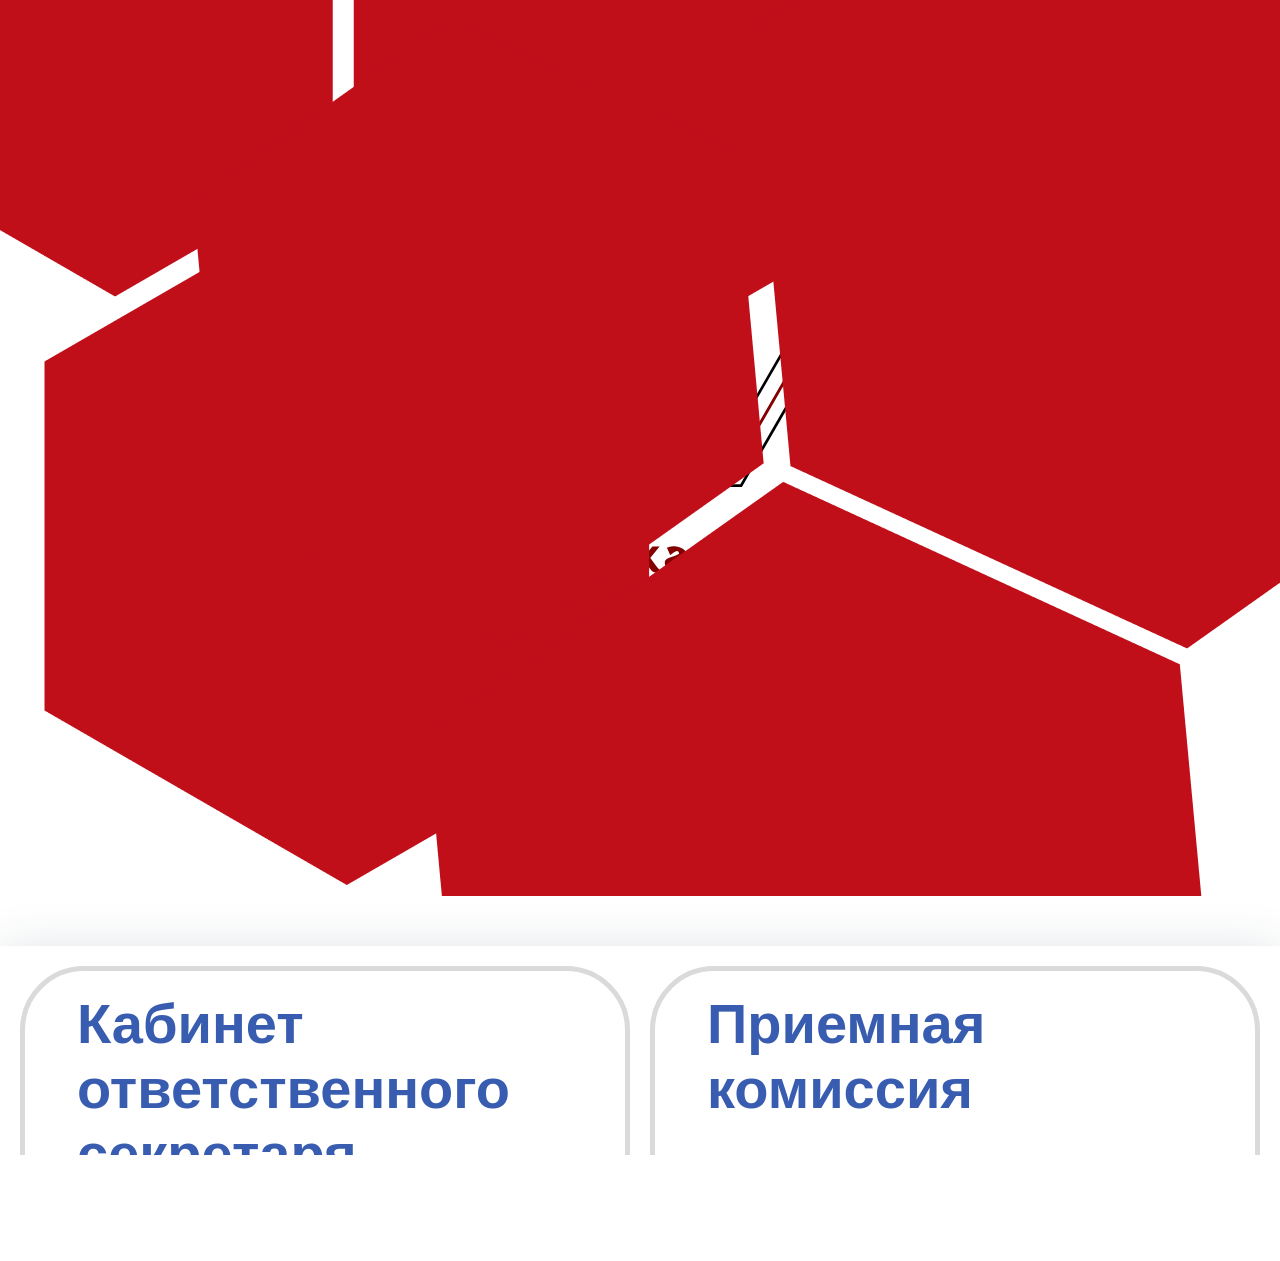
==== commit 5ff0033f: "08.06" ====
--- a/index.html
+++ b/index.html
@@ -16,16 +16,153 @@
             </svg>
             Карта
         </a>
-        <a href="documents.html">
+        <a href="documents-list.html">
             <svg width="24" height="24" viewBox="0 0 24 24" fill="none" xmlns="http://www.w3.org/2000/svg">
                 <path d="M15 2H11C10.4696 2 9.96086 2.21071 9.58579 2.58579C9.21071 2.96086 9 3.46957 9 4V15C9 15.5304 9.21071 16.0391 9.58579 16.4142C9.96086 16.7893 10.4696 17 11 17H19C19.5304 17 20.0391 16.7893 20.4142 16.4142C20.7893 16.0391 21 15.5304 21 15V8" stroke="black" stroke-linecap="round" stroke-linejoin="round"/>
                 <path d="M16.706 2.70601C16.4823 2.48153 16.2164 2.30357 15.9236 2.18239C15.6308 2.06122 15.3169 1.99923 15 2.00001V7.00001C15 7.26522 15.1054 7.51958 15.2929 7.70711C15.4804 7.89465 15.7348 8.00001 16 8.00001H21C21.0008 7.68312 20.9388 7.36921 20.8176 7.0764C20.6964 6.78359 20.5185 6.51768 20.294 6.29401L16.706 2.70601Z" stroke="black" stroke-linecap="round" stroke-linejoin="round"/>
                 <path d="M5 7C4.46957 7 3.96086 7.21071 3.58579 7.58579C3.21071 7.96086 3 8.46957 3 9V20C3 20.5304 3.21071 21.0391 3.58579 21.4142C3.96086 21.7893 4.46957 22 5 22H13C13.3511 22 13.6959 21.9076 14 21.732C14.304 21.5565 14.5565 21.304 14.732 21" stroke="black" stroke-linecap="round" stroke-linejoin="round"/>
             </svg>
-            Документы
+            Перечень документов
+        </a>
+        <a href="questions.html">
+            <svg width="24" height="24" viewBox="0 0 60 60" xmlns="http://www.w3.org/2000/svg" fill="#000000" stroke="#000000">
+                <g id="SVGRepo_bgCarrier" stroke-width="0"/>
+                <g id="SVGRepo_tracerCarrier" stroke-linecap="round" stroke-linejoin="round"/>
+                <g id="SVGRepo_iconCarrier"> <defs> <style>.cls-1{fill:none;}.cls-2{fill:#000000;}</style> </defs> <title/> <g data-name="Layer 2" id="Layer_2"> <g id="Icons"> <g id="Award"> <rect class="cls-1" height="60" width="60"/> <path class="cls-2" d="M55.05,52.25l-4.81-8.32a9.75,9.75,0,0,0-3-12.91V9.9a2.34,2.34,0,0,0-2.34-2.34H11.52A2.33,2.33,0,0,0,9.19,9.9V49.75a2.33,2.33,0,0,0,2.33,2.33H28.57l-.1.17a1,1,0,0,0,0,1.06,1,1,0,0,0,1,.44l3.11-.4,1.21,2.89a1,1,0,0,0,.86.61h.06a1,1,0,0,0,.87-.5L40,48.71a10.21,10.21,0,0,0,1.77.17,10.43,10.43,0,0,0,1.78-.17L48,56.35a1,1,0,0,0,.87.5h.06a1,1,0,0,0,.86-.61L51,53.35l3.11.4a1,1,0,0,0,1-1.5ZM11.52,50.08a.33.33,0,0,1-.33-.33V9.9a.34.34,0,0,1,.33-.34H44.88a.34.34,0,0,1,.34.34V30a9.52,9.52,0,0,0-2.73-.61V13.29a1,1,0,0,0-1-1H14.91a1,1,0,0,0-1,1V46.35a1,1,0,0,0,1,1H31.3l-1.58,2.73ZM32,39.11a9.74,9.74,0,0,0,1.28,4.82l-.83,1.42H15.91V14.29H40.49V29.44A9.78,9.78,0,0,0,32,39.11Zm2.84,14.5-.72-1.73a1,1,0,0,0-1-.6l-1.86.23,3.36-5.82A9.75,9.75,0,0,0,38,48.12ZM34,39.11a7.76,7.76,0,1,1,7.76,7.77A7.77,7.77,0,0,1,34,39.11ZM50.45,51.28a1,1,0,0,0-1.05.6l-.72,1.73-3.17-5.49A9.75,9.75,0,0,0,49,45.69l3.36,5.82Z"/> <path class="cls-2" d="M46.57,36.87,44.14,36l-1.59-2A1,1,0,0,0,41,34l-1.59,2L37,36.87a1,1,0,0,0-.61.63,1,1,0,0,0,.12.87l1.46,2.14L38,43.1a1,1,0,0,0,.41.78,1,1,0,0,0,.87.15l2.48-.73,2.49.73a.86.86,0,0,0,.28,0,1,1,0,0,0,.58-.19,1,1,0,0,0,.42-.78l.07-2.59,1.46-2.14a1,1,0,0,0,.13-.87A1,1,0,0,0,46.57,36.87Zm-2.78,2.76a1,1,0,0,0-.18.53l0,1.59L42,41.3a1,1,0,0,0-.56,0L40,41.75l-.05-1.59a1,1,0,0,0-.18-.53l-.89-1.32,1.49-.53a1.09,1.09,0,0,0,.46-.33l1-1.26,1,1.26a1.09,1.09,0,0,0,.46.33l1.49.53Z"/> <path class="cls-2" d="M32.71,17.3h-9a1,1,0,0,0,0,2h9a1,1,0,0,0,0-2Z"/> <path class="cls-2" d="M19.79,37.67H24.9a1,1,0,0,0,0-2H19.79a1,1,0,0,0,0,2Z"/> <path class="cls-2" d="M29,40.09H19.79a1,1,0,0,0,0,2H29a1,1,0,0,0,0-2Z"/> </g> </g> </g> </g>
+            </svg>
+            Индивидуальные достижения
+        </a>
+        <a href="plan-bak.html">
+            <svg xmlns="http://www.w3.org/2000/svg" width="20" height="20" fill="currentColor" class="bi bi-calendar3" viewBox="0 0 16 16">
+                <path d="M14 0H2a2 2 0 0 0-2 2v12a2 2 0 0 0 2 2h12a2 2 0 0 0 2-2V2a2 2 0 0 0-2-2M1 3.857C1 3.384 1.448 3 2 3h12c.552 0 1 .384 1 .857v10.286c0 .473-.448.857-1 .857H2c-.552 0-1-.384-1-.857z"/>
+                <path d="M6.5 7a1 1 0 1 0 0-2 1 1 0 0 0 0 2m3 0a1 1 0 1 0 0-2 1 1 0 0 0 0 2m3 0a1 1 0 1 0 0-2 1 1 0 0 0 0 2m-9 3a1 1 0 1 0 0-2 1 1 0 0 0 0 2m3 0a1 1 0 1 0 0-2 1 1 0 0 0 0 2m3 0a1 1 0 1 0 0-2 1 1 0 0 0 0 2m3 0a1 1 0 1 0 0-2 1 1 0 0 0 0 2m-9 3a1 1 0 1 0 0-2 1 1 0 0 0 0 2m3 0a1 1 0 1 0 0-2 1 1 0 0 0 0 2m3 0a1 1 0 1 0 0-2 1 1 0 0 0 0 2"/>
+            </svg>
+            План приема бакалавриат/специалитет
+        </a>
+        <a href="questions.html">
+            <svg width="24" height="24" viewBox="0 0 53 45" fill="none" xmlns="http://www.w3.org/2000/svg">
+                <path d="M14.7289 43.2794C13.6964 43.2794 12.541 42.4681 12.1968 41.4848L2.01933 13.0173C0.568916 8.93646 2.26517 7.68271 5.756 10.1902L15.3435 17.049C16.9414 18.1552 18.7606 17.5898 19.4489 15.7952L23.7756 4.26563C25.1522 0.578125 27.4385 0.578125 28.8152 4.26563L33.1418 15.7952C33.8302 17.5898 35.6493 18.1552 37.2227 17.049L46.2202 10.6327C50.0552 7.87938 51.8989 9.28063 50.3256 13.7302L40.3939 41.534C40.0252 42.4681 38.8697 43.2794 37.8372 43.2794H14.7289Z" stroke="black" stroke-width="3" stroke-linecap="round" stroke-linejoin="round"/>
+            </svg>
+            План приема магистратура
+        </a>
+        <a href="questions.html">
+            <svg width="24" height="24" viewBox="0 0 53 45" fill="none" xmlns="http://www.w3.org/2000/svg">
+                <path d="M14.7289 43.2794C13.6964 43.2794 12.541 42.4681 12.1968 41.4848L2.01933 13.0173C0.568916 8.93646 2.26517 7.68271 5.756 10.1902L15.3435 17.049C16.9414 18.1552 18.7606 17.5898 19.4489 15.7952L23.7756 4.26563C25.1522 0.578125 27.4385 0.578125 28.8152 4.26563L33.1418 15.7952C33.8302 17.5898 35.6493 18.1552 37.2227 17.049L46.2202 10.6327C50.0552 7.87938 51.8989 9.28063 50.3256 13.7302L40.3939 41.534C40.0252 42.4681 38.8697 43.2794 37.8372 43.2794H14.7289Z" stroke="black" stroke-width="3" stroke-linecap="round" stroke-linejoin="round"/>
+            </svg>
+            План приема СПО
+        </a>
+        <a href="chat.html">
+            <svg width="24" height="24" viewBox="0 0 59 59" fill="none" xmlns="http://www.w3.org/2000/svg">
+                <path d="M46.3649 49.1419C46.6108 51.1823 44.4229 52.6081 42.6774 51.551L32.377 45.4298C31.2462 45.4298 30.14 45.3561 29.0583 45.2086C30.8775 43.0699 31.9591 40.3656 31.9591 37.4402C31.9591 30.4585 25.9116 24.8045 18.4383 24.8045C15.5866 24.8045 12.9562 25.6157 10.7683 27.0415C10.6945 26.4269 10.6699 25.8123 10.6699 25.1731C10.6699 13.9877 20.3803 4.9165 32.377 4.9165C44.3737 4.9165 54.0841 13.9877 54.0841 25.1731C54.0841 31.8106 50.667 37.6861 45.4062 41.3736L46.3649 49.1419Z" stroke="black" stroke-width="3" stroke-linecap="round" stroke-linejoin="round"/>
+                <path d="M29.0569 45.2088C26.6231 48.1588 22.7635 50.0517 18.4368 50.0517L12.0206 53.8621C10.9389 54.5258 9.56226 53.6163 9.70976 52.3625L10.3243 47.5197C7.03017 45.2334 4.91602 41.5704 4.91602 37.4404C4.91602 33.1137 7.22686 29.3034 10.7669 27.0417C12.9548 25.6159 15.5852 24.8047 18.4368 24.8047C25.9102 24.8047 31.9577 30.4587 31.9577 37.4404C31.9577 40.3658 30.876 43.0701 29.0569 45.2088Z" stroke="black" stroke-width="3" stroke-linecap="round" stroke-linejoin="round"/>
+            </svg>
+            Чат
         </a>
     </div>
     <div class="preview hidden" id="idlePreview">
+        <div class="honeycomb top">
+            <img src="assets/img/honeycomb-top.png" alt="">
+        </div>
+        <div class="logo">
+            <svg width="407" height="353" viewBox="0 0 407 353" fill="none" xmlns="http://www.w3.org/2000/svg">
+                <path d="M371.812 137.552L372.007 137.645C377.512 140.222 376.56 145.643 376.545 145.697L376.511 145.887L364.97 152.431L365.082 151.607C365.78 146.468 361.217 144.516 361.022 144.438L360.241 144.116L371.812 137.557V137.552ZM375.76 145.365C375.867 144.462 376.072 140.578 371.841 138.484L362.027 144.048C363.364 144.838 366.126 146.961 365.961 150.923L375.76 145.37V145.365Z" fill="black"/>
+                <path d="M376.159 145.238L376.34 145.307C376.394 145.326 381.532 147.298 380.917 153.339L380.898 153.549L369.327 160.108L369.449 159.273C369.479 159.063 370.147 154.149 365.384 152.104L364.623 151.777L376.164 145.233L376.159 145.238ZM380.117 153.046C380.493 148.337 377.052 146.517 376.223 146.151L366.424 151.704C369.908 153.593 370.308 157.058 370.303 158.609L380.117 153.046Z" fill="black"/>
+                <path d="M370.626 137.001L371.67 138.021L371.094 138.611L370.489 138.021L359.939 144.004C364.736 147.757 364.784 150.528 364.697 151.255L365.536 152.734C368.352 154.476 369.157 158.946 369.367 160.62L380.034 154.574L379.805 153.617L380.605 153.422L380.981 154.979L368.654 161.967L368.61 161.313C368.61 161.255 368.157 155.218 365.024 153.378L364.926 153.32L363.823 151.377L363.867 151.216C363.867 151.216 364.462 148.386 358.948 144.272L358.44 143.896L370.621 136.991L370.626 137.001Z" fill="black"/>
+                <path d="M186.04 333.221C185.455 333.221 184.952 333.431 184.542 333.841C184.132 334.256 183.927 334.753 183.927 335.344H181.106C181.106 333.982 181.585 332.816 182.551 331.85C183.512 330.884 184.679 330.4 186.045 330.4C187.411 330.4 188.573 330.879 189.539 331.845C190.505 332.806 190.988 333.973 190.988 335.339V336.749C190.988 338.116 190.51 339.277 189.549 340.243C188.587 341.21 187.421 341.693 186.055 341.693C185.469 341.693 184.967 341.903 184.557 342.312C184.147 342.727 183.942 343.225 183.942 343.816V344.523L190.295 344.513V347.334L181.121 347.344V343.816C181.116 342.449 181.594 341.288 182.561 340.321C183.522 339.355 184.688 338.872 186.055 338.872C186.645 338.872 187.143 338.667 187.553 338.252C187.963 337.838 188.168 337.34 188.168 336.749V335.339C188.168 334.753 187.958 334.251 187.548 333.841C187.138 333.431 186.635 333.226 186.045 333.226L186.04 333.221Z" fill="black"/>
+                <path d="M201.124 333.065L199.455 332.787C199.753 330.986 200.397 325.925 199.811 324.169C199.743 323.954 199.68 323.895 199.68 323.895L200.87 322.695C201.1 322.924 201.28 323.232 201.412 323.637C202.237 326.111 201.236 332.362 201.119 333.07L201.124 333.065Z" fill="#820000"/>
+                <path d="M201.157 322.526L200.07 323.818L201.8 325.272L202.886 323.98L201.157 322.526Z" fill="#820000"/>
+                <path d="M201.324 323.593C201.324 323.593 200.431 325.301 202.651 326.662L205.76 328.024C203.979 322.704 201.324 323.597 201.324 323.597L201.285 323.563" fill="#820000"/>
+                <path d="M200.88 347.32C198.542 347.32 196.546 346.5 194.887 344.845C193.228 343.191 192.398 341.2 192.398 338.863C192.398 336.525 193.023 334.305 194.873 332.87C197.42 330.898 198.767 332.811 200.865 332.958C203.008 333.104 204.301 330.889 206.848 332.855C208.698 334.285 209.337 336.501 209.337 338.838C209.337 341.176 208.517 343.172 206.863 344.831C205.208 346.49 203.217 347.32 200.88 347.32ZM200.875 344.494C202.437 344.494 203.764 343.938 204.867 342.835C205.965 341.732 206.516 340.4 206.516 338.838C206.516 337.277 205.96 335.949 204.857 334.846C203.754 333.743 202.427 335.017 200.87 335.017C199.309 335.017 197.971 333.753 196.873 334.856C195.775 335.959 195.224 337.291 195.224 338.853C195.224 340.414 195.78 341.747 196.883 342.845C197.986 343.948 199.318 344.494 200.88 344.494H200.875Z" fill="#820000"/>
+                <path d="M215.687 333.182C215.101 333.182 214.598 333.392 214.188 333.802C213.779 334.217 213.574 334.714 213.574 335.305H210.753C210.753 333.943 211.231 332.777 212.197 331.811C213.159 330.844 214.325 330.361 215.691 330.361C217.058 330.361 218.219 330.84 219.186 331.806C220.152 332.767 220.635 333.933 220.635 335.3V336.71C220.635 338.077 220.157 339.238 219.195 340.204C218.234 341.171 217.068 341.654 215.701 341.654C215.116 341.654 214.613 341.863 214.203 342.273C213.793 342.688 213.588 343.186 213.588 343.776V344.484L219.942 344.474V347.295L210.768 347.305V343.776C210.763 342.41 211.241 341.249 212.207 340.282C213.169 339.316 214.335 338.833 215.701 338.833C216.292 338.833 216.79 338.628 217.199 338.213C217.609 337.798 217.814 337.301 217.814 336.71V335.3C217.814 334.714 217.604 334.212 217.195 333.802C216.785 333.392 216.282 333.187 215.691 333.187L215.687 333.182Z" fill="black"/>
+                <path d="M226.979 333.167C226.393 333.167 225.89 333.377 225.48 333.787C225.071 334.202 224.866 334.7 224.866 335.29H222.045C222.045 333.929 222.523 332.762 223.489 331.796C224.451 330.83 225.617 330.347 226.983 330.347C228.35 330.347 229.511 330.825 230.478 331.791C231.444 332.753 231.927 333.919 231.927 335.285V336.696C231.927 338.062 231.449 339.223 230.487 340.19C229.526 341.156 228.36 341.639 226.993 341.639C226.408 341.639 225.905 341.849 225.495 342.259C225.085 342.674 224.88 343.171 224.88 343.762V344.469L231.234 344.46V347.28L222.06 347.29V343.762C222.055 342.395 222.533 341.234 223.499 340.268C224.461 339.301 225.627 338.818 226.993 338.818C227.584 338.818 228.081 338.613 228.491 338.199C228.901 337.784 229.106 337.286 229.106 336.696V335.285C229.106 334.7 228.896 334.197 228.487 333.787C228.077 333.377 227.574 333.172 226.983 333.172L226.979 333.167Z" fill="black"/>
+                <path d="M303.321 2.69376L403.391 176.022L303.321 349.349H103.183L3.11344 176.022L103.183 2.69376H303.321ZM304.878 0H101.626L0 176.022L101.626 352.043H304.878L406.504 176.022L304.878 0Z" fill="black"/>
+                <path d="M26.9234 151.427L27.6651 150.143L38.811 156.58L37.8838 158.185L27.831 152.383L36.2246 161.055L36.1954 161.104L35.3658 162.538L34.8094 163.5L23.0682 160.547L33.1502 166.369L32.2133 167.989L21.0332 161.533L21.7847 160.23L21.9702 159.908L23.1706 157.829L33.2771 160.376L26.0645 152.9L26.7379 151.734L26.9234 151.412V151.427Z" fill="#820000"/>
+                <path d="M42.3591 147.864L43.6474 148.206L39.4067 155.555L28.2412 149.109L28.8561 148.045L29.5783 146.795L32.4819 141.764L33.4043 142.701L30.6715 147.43L34.4535 149.616L36.7958 145.561L37.4303 146.332L35.2635 150.08L39.6214 152.598L42.3542 147.869L42.3591 147.864Z" fill="#820000"/>
+                <path d="M36.4003 137.509C37.6837 138.489 38.7719 139.324 39.6698 140.017C40.5678 140.71 41.4364 141.383 42.2709 142.047C43.1054 142.711 43.7447 143.223 44.1985 143.589C44.5938 143.921 44.8622 144.262 45.0037 144.614C45.1452 144.965 45.2087 145.307 45.194 145.634C45.1745 145.961 45.1208 146.258 45.0281 146.527C44.9354 146.795 44.789 147.083 44.5987 147.391C44.4035 146.976 44.1643 146.585 43.8911 146.214C43.6178 145.844 43.203 145.419 42.6564 144.941C42.3441 144.653 41.7585 144.165 40.8996 143.477C40.0456 142.789 39.1233 142.047 38.1375 141.261C37.1518 140.476 35.9269 139.5 34.4629 138.343L34.5117 138.26L35.3218 136.86L36.7858 134.327L37.996 132.233L38.1229 132.014L49.2883 138.46L47.9512 140.773L37.8838 134.961L36.41 137.513L36.4003 137.509Z" fill="#820000"/>
+                <path d="M43.4523 122.8L44.0087 121.839L55.1546 128.276L53.8175 130.589L45.2189 125.626L51.192 135.132L50.3234 136.635L49.8549 137.445L38.709 131.008L40.0461 128.695L48.3567 133.492L42.5935 124.284L42.6715 124.147L43.4523 122.795V122.8Z" fill="#820000"/>
+                <path d="M49.1809 112.879L50.1033 113.816L48.649 116.334L58.6969 122.137L57.3598 124.45L47.307 118.648L45.8528 121.166L44.5791 120.834L46.209 118.013L47.5461 115.7L49.1761 112.879H49.1809Z" fill="#820000"/>
+                <path d="M52.3873 106.741C53.09 105.525 53.8659 104.676 54.7102 104.198C55.5593 103.72 56.506 103.573 57.5552 103.759C58.6044 103.944 59.7756 104.408 61.0688 105.159C62.3767 105.916 63.3673 106.697 64.0456 107.512C64.7239 108.327 65.0704 109.22 65.0802 110.191C65.0899 111.162 64.7435 112.26 64.0407 113.475C63.3429 114.68 62.5719 115.52 61.7276 116.003C60.8785 116.481 59.9318 116.632 58.8875 116.457C57.8431 116.281 56.6671 115.817 55.3592 115.061C54.066 114.314 53.0754 113.529 52.3922 112.709C51.709 111.889 51.3674 110.991 51.3576 110.015C51.3479 109.039 51.6943 107.951 52.3873 106.745V106.741ZM63.948 110.083C63.826 109.62 63.3136 109.122 62.4108 108.59C61.5129 108.058 60.6296 107.624 59.7707 107.292C58.2433 106.633 57.077 106.365 56.2718 106.487C55.3397 106.667 54.5833 107.068 54.0075 107.678C53.5927 108.083 53.2315 108.502 52.9192 108.941C52.6069 109.381 52.4605 109.771 52.48 110.127C52.602 110.591 53.1193 111.089 54.0221 111.625C54.9298 112.162 55.8082 112.601 56.6622 112.948C58.1945 113.592 59.3657 113.856 60.1709 113.734C61.103 113.553 61.8496 113.153 62.4206 112.533C62.8403 112.143 63.2063 111.728 63.5137 111.284C63.8211 110.84 63.9675 110.44 63.948 110.083Z" fill="#820000"/>
+                <path d="M60.2046 93.7448L60.9854 92.3931L72.1509 98.8395L70.8138 101.153L60.4584 95.1747L58.2038 99.0787L68.5592 105.057L67.2221 107.37L56.0566 100.923L56.6715 99.8595L57.3938 98.6102L59.6483 94.7062L60.2046 93.7448Z" fill="#820000"/>
+                <path d="M64.1822 86.3079C64.885 85.0928 65.6609 84.2437 66.5051 83.7655C67.3542 83.2872 68.3009 83.1408 69.3501 83.3263C70.3993 83.5117 71.5706 83.9802 72.8686 84.7268C74.1765 85.4832 75.1671 86.264 75.8454 87.079C76.5237 87.8939 76.8702 88.787 76.88 89.7581C76.8897 90.7292 76.5433 91.8272 75.8405 93.0423C75.1427 94.2477 74.3717 95.0871 73.5274 95.5702C72.6783 96.0484 71.7316 96.1997 70.6873 96.024C69.6381 95.8483 68.4669 95.3847 67.159 94.6283C65.8658 93.8817 64.8752 93.096 64.192 92.2762C63.5088 91.4563 63.1672 90.5584 63.1574 89.5824C63.1477 88.6113 63.4941 87.5182 64.1871 86.3177L64.1822 86.3079ZM75.743 89.6507C75.621 89.1871 75.1085 88.6894 74.2057 88.1575C73.3078 87.6255 72.4245 87.1912 71.5657 86.8594C70.0382 86.2006 68.8719 85.9322 68.0667 86.0542C67.1346 86.2347 66.3782 86.6349 65.8024 87.2449C65.3876 87.6499 65.0265 88.0696 64.7141 88.5088C64.4018 88.9431 64.2554 89.3384 64.275 89.6947C64.397 90.1583 64.9142 90.656 65.817 91.1928C66.7247 91.7296 67.6031 92.1688 68.4571 92.5153C69.9894 93.1595 71.1606 93.423 71.9658 93.301C72.8979 93.1204 73.6445 92.7203 74.2155 92.1005C74.6352 91.7101 75.0012 91.2953 75.3086 90.8512C75.6161 90.4071 75.7625 90.007 75.743 89.6507Z" fill="#820000"/>
+                <path d="M71.2049 77.2312C72.4884 78.2121 73.5766 79.0466 74.4745 79.7395C75.3725 80.4325 76.2411 81.1059 77.0756 81.7696C77.9101 82.4333 78.5493 82.9457 79.0032 83.3117C79.3985 83.6435 79.6669 83.9851 79.8084 84.3365C79.9499 84.6879 80.0133 85.0294 79.9987 85.3564C79.9792 85.6834 79.9255 85.9811 79.8328 86.2495C79.7401 86.5179 79.5937 86.8058 79.4033 87.1132C79.2081 86.6984 78.969 86.308 78.6957 85.9371C78.4225 85.5663 78.0077 85.1417 77.4611 84.6635C77.1488 84.3755 76.5632 83.8875 75.7043 83.1995C74.8503 82.5114 73.928 81.7696 72.9422 80.9839C71.9565 80.1983 70.7316 79.2222 69.2676 78.0657L69.3164 77.9827L70.1265 76.5822L71.5905 74.0495L72.8007 71.9559L72.9276 71.7363L84.093 78.1828L82.7559 80.4959L72.6885 74.6839L71.2147 77.2361L71.2049 77.2312Z" fill="#820000"/>
+                <path d="M78.6367 67.9051C79.2174 67.2366 79.8811 66.8706 80.6229 66.812C81.3646 66.7534 82.1064 66.8706 82.853 67.1634C83.5997 67.461 84.2389 67.7636 84.7806 68.0759C85.5809 68.5395 86.2739 69.2423 86.8693 70.1939C87.4597 71.1455 87.6061 72.0873 87.3085 73.0242C87.1669 73.3756 86.9522 73.7855 86.6692 74.254C86.3861 74.7225 86.0885 75.1763 85.7859 75.6253C85.4833 76.0742 85.1076 76.5915 84.6684 77.1771L73.5029 70.7306L74.7376 68.6274L78.1341 70.5891C78.056 69.374 78.2268 68.481 78.6465 67.91L78.6367 67.9051ZM83.4777 70.1353C83.3654 70.0718 83.2483 70.0035 83.1214 69.9303C82.6773 69.6571 82.1747 69.3886 81.6184 69.1202C81.0621 68.8518 80.5399 68.7055 80.0568 68.6811C79.5737 68.6567 79.2077 68.8811 78.949 69.3496C78.7343 69.7986 78.6172 70.3012 78.5977 70.8575L85.3369 74.7469C85.5809 74.5273 85.7761 74.3028 85.9128 74.0637C86.1226 73.7026 86.0933 73.2585 85.8347 72.7363C85.5761 72.2142 85.2149 71.7018 84.7562 71.2138C84.2975 70.7209 83.8681 70.3646 83.4728 70.1353H83.4777Z" fill="#820000"/>
+                <path d="M92.8715 59.8335L93.1155 59.8823C93.6084 61.1609 93.3448 62.6883 92.3152 64.4646C91.6124 65.6798 90.8414 66.524 89.9972 66.9974C89.1529 67.4707 88.2062 67.622 87.1619 67.4414C86.1127 67.2658 84.9366 66.8022 83.6336 66.0458C82.3404 65.2991 81.3498 64.5134 80.6666 63.6936C79.9834 62.8738 79.6369 61.9758 79.6272 61.0096C79.6174 60.0434 79.959 58.9502 80.6617 57.7351C81.6475 56.0222 82.7943 55.0414 84.0972 54.7876L85.0928 57.2764C84.5901 57.3642 84.0777 57.5448 83.5556 57.8181C83.0285 58.0914 82.604 58.3793 82.2868 58.6721C81.872 59.0771 81.5108 59.4968 81.1985 59.936C80.8862 60.3703 80.7398 60.7656 80.7593 61.1218C80.8813 61.5854 81.3937 62.0832 82.2965 62.6151C83.1944 63.147 84.0777 63.5911 84.9415 63.9425C86.4738 64.5866 87.6401 64.8453 88.4356 64.7184C89.3774 64.5427 90.1338 64.1426 90.6999 63.5277C91.1 63.1422 91.5099 62.6444 91.9199 62.0246C92.3298 61.4049 92.6519 60.6729 92.8812 59.8335H92.8715Z" fill="#820000"/>
+                <path d="M97.5418 51.4644C97.9029 51.4351 98.2543 51.3814 98.591 51.3034C98.9277 51.2253 99.3181 51.1326 99.7622 51.0106C99.5377 51.5571 99.3132 52.0061 99.0888 52.3526C98.8643 52.7039 98.5861 53.0162 98.2494 53.2993C97.9176 53.5774 97.5272 53.7385 97.0782 53.7824C96.8244 53.8019 96.3218 53.841 95.5752 53.8946C94.8237 53.9483 94.0184 54.0069 93.1596 54.0654C92.3007 54.124 91.5638 54.1728 90.9587 54.2118L96.1754 57.2277L94.8383 59.5408L83.6729 53.0943L85.01 50.7812L89.6899 53.4798L86.962 47.3994L87.9965 45.6084L90.8465 51.9817C91.3149 51.9524 92.0128 51.8987 92.9448 51.8206C93.8769 51.7426 94.7895 51.6694 95.6825 51.601C96.5805 51.5327 97.2002 51.4839 97.5418 51.4595V51.4644Z" fill="#820000"/>
+                <path d="M93.9455 35.3461L94.5018 34.3848L105.648 40.8215L104.311 43.1346L95.7121 38.1717L101.685 47.6779L100.817 49.1809L100.348 49.991L89.2021 43.5543L90.5393 41.2412L98.8499 46.0382L93.0866 36.8297L93.1647 36.693L93.9455 35.3412V35.3461Z" fill="#820000"/>
+                <path d="M97.4589 24.8541C97.5565 25.4348 97.5125 26.0839 97.3222 26.7915C97.1319 27.4991 96.7464 28.2408 96.1608 29.0167C95.6825 29.6414 95.2092 30.144 94.7505 30.5247L93.8672 28.9338C94.9847 28.3775 95.7948 27.6991 96.2974 26.8891C96.8001 26.0839 97.0977 25.3909 97.1905 24.8151L97.4589 24.859V24.8541ZM99.8354 25.142L100.392 24.1807L111.538 30.6174L110.201 32.9305L101.602 27.9675L107.575 37.4738L106.706 38.9768L106.238 39.7869L95.0921 33.3502L96.4292 31.0371L104.74 35.8341L98.9765 26.6255L99.0546 26.4889L99.8354 25.1371V25.142Z" fill="#820000"/>
+                <path d="M129.994 10.9995L129.642 12.2878H124.904V23.8925H122.229V10.9995H129.994Z" fill="#820000"/>
+                <path d="M136.875 10.7261C138.28 10.7261 139.398 10.975 140.237 11.4678C141.076 11.9607 141.677 12.7074 142.043 13.7126C142.409 14.713 142.589 15.9623 142.589 17.4556C142.589 18.9489 142.409 20.2128 142.043 21.2083C141.677 22.2038 141.076 22.9456 140.237 23.4434C139.398 23.9362 138.275 24.1851 136.875 24.1851C135.474 24.1851 134.366 23.9362 133.532 23.4434C132.697 22.9505 132.087 22.2038 131.716 21.2083C131.346 20.2128 131.16 18.9635 131.16 17.4556C131.16 15.9477 131.346 14.713 131.716 13.7126C132.087 12.7122 132.692 11.9656 133.532 11.4678C134.371 10.9701 135.484 10.7261 136.875 10.7261ZM139.759 22.4088C140.095 22.0721 140.271 21.3791 140.286 20.3299C140.3 19.2856 140.232 18.3047 140.091 17.397C139.895 15.7476 139.544 14.6008 139.036 13.9664C138.412 13.249 137.69 12.7952 136.87 12.6C136.309 12.4438 135.762 12.3414 135.23 12.2877C134.698 12.234 134.278 12.3072 133.981 12.5024C133.644 12.8391 133.468 13.537 133.454 14.591C133.439 15.6451 133.498 16.626 133.629 17.5337C133.839 19.1831 134.196 20.3299 134.703 20.9692C135.328 21.6866 136.05 22.1306 136.87 22.3161C137.416 22.4869 137.958 22.5942 138.5 22.6382C139.041 22.6821 139.456 22.6089 139.759 22.4137V22.4088Z" fill="#820000"/>
+                <path d="M153.789 22.3312L153.867 22.5654C153.008 23.6341 151.554 24.1661 149.5 24.1661C148.094 24.1661 146.977 23.9172 146.147 23.4243C145.313 22.9314 144.712 22.1848 144.341 21.1893C143.971 20.1937 143.785 18.9445 143.785 17.4365C143.785 15.9286 143.971 14.694 144.341 13.6936C144.712 12.6932 145.313 11.9465 146.147 11.4488C146.977 10.9559 148.099 10.707 149.5 10.707C151.476 10.707 152.901 11.2097 153.77 12.2101L152.11 14.3182C151.783 13.9278 151.374 13.5765 150.871 13.2544C150.368 12.9323 149.914 12.7127 149.495 12.5809C148.934 12.4248 148.387 12.3223 147.855 12.2686C147.323 12.2149 146.903 12.2882 146.606 12.4834C146.269 12.8201 146.093 13.513 146.079 14.5622C146.064 15.6114 146.123 16.5923 146.254 17.5195C146.464 19.1689 146.821 20.3109 147.328 20.9306C147.953 21.6578 148.675 22.1165 149.495 22.297C150.027 22.4532 150.666 22.5557 151.408 22.5996C152.149 22.6435 152.94 22.5557 153.789 22.3361V22.3312Z" fill="#820000"/>
+                <path d="M163.886 10.9995H165.603L158.269 23.8925H156.18L159.279 18.4318L155.028 10.9995H157.8L160.84 16.3822L163.881 10.9995H163.886Z" fill="#820000"/>
+                <path d="M177.359 22.8579H178.198V24.9466H177.34L176.93 23.8925H168.038L167.628 24.9466H166.77V22.8579H168.175L170.049 10.9995H177.364V22.8579H177.359ZM170.239 22.8579H174.685V12.2683H171.742L170.239 22.8579Z" fill="#820000"/>
+                <path d="M186.793 23.8925L185.914 20.8327H181.957L181.078 23.8925H179.38L183.045 10.9995H185.87L189.555 23.8925H186.788H186.793ZM182.342 19.8958H185.714L184.016 13.9861L182.337 19.8958H182.342Z" fill="#820000"/>
+                <path d="M194.791 11.019C196.313 11.019 197.416 11.307 198.104 11.8779C198.792 12.4489 199.148 13.2102 199.178 14.1618C199.202 14.723 199.1 15.2598 198.865 15.7819C198.631 16.3041 198.241 16.7286 197.694 17.0702C197.148 17.4118 196.416 17.5778 195.488 17.5778H193.38V23.8974H190.706V11.0239H194.781L194.791 11.019ZM196.601 14.435C196.665 13.786 196.508 13.2638 196.133 12.8734C195.757 12.483 195.308 12.2878 194.786 12.2878H193.683C193.468 12.2878 193.366 12.2878 193.38 12.2878V16.6359C194.278 16.6359 195.02 16.431 195.606 16.021C196.191 15.6111 196.523 15.0841 196.601 14.4302V14.435Z" fill="#820000"/>
+                <path d="M210.401 22.3312L210.48 22.5654C209.621 23.6341 208.166 24.1661 206.112 24.1661C204.706 24.1661 203.589 23.9172 202.759 23.4243C201.925 22.9314 201.325 22.1848 200.954 21.1893C200.583 20.1937 200.397 18.9445 200.397 17.4365C200.397 15.9286 200.583 14.694 200.954 13.6936C201.325 12.6932 201.925 11.9465 202.759 11.4488C203.589 10.9559 204.711 10.707 206.112 10.707C208.088 10.707 209.513 11.2097 210.382 12.2101L208.723 14.3182C208.396 13.9278 207.986 13.5765 207.483 13.2544C206.981 12.9323 206.527 12.7127 206.107 12.5809C205.546 12.4248 204.999 12.3223 204.467 12.2686C203.935 12.2149 203.516 12.2882 203.218 12.4834C202.881 12.8201 202.706 13.513 202.691 14.5622C202.676 15.6114 202.735 16.5923 202.867 17.5195C203.077 19.1689 203.433 20.3109 203.94 20.9306C204.565 21.6578 205.287 22.1165 206.107 22.297C206.639 22.4532 207.278 22.5557 208.02 22.5996C208.762 22.6435 209.552 22.5557 210.401 22.3361V22.3312Z" fill="#820000"/>
+                <path d="M220.864 11.019L220.512 12.2878H217.609V23.8925H214.935V12.2878H212.026L211.675 11.019H220.859H220.864Z" fill="#820000"/>
+                <path d="M229.101 16.9873C229.882 17.324 230.448 17.812 230.8 18.4415C231.151 19.071 231.327 19.7298 231.327 20.4228C231.327 21.4622 230.912 22.3016 230.077 22.9409C229.243 23.5802 227.989 23.8974 226.315 23.8974H222.025V11.0239H226.1C227.623 11.0239 228.731 11.3118 229.423 11.8828C230.121 12.4538 230.478 13.215 230.507 14.1666C230.531 14.7132 230.434 15.2402 230.204 15.7478C229.975 16.2553 229.609 16.6701 229.101 16.997V16.9873ZM224.69 12.2878V16.6359C225.588 16.6359 226.33 16.431 226.915 16.021C227.501 15.6111 227.837 15.0841 227.93 14.4302C227.984 13.7811 227.823 13.259 227.452 12.8686C227.081 12.4782 226.637 12.283 226.115 12.283H225.002C224.783 12.283 224.675 12.283 224.69 12.283V12.2878ZM226.408 22.6042C227.032 22.6042 227.569 22.3797 228.018 21.9307C228.467 21.4818 228.657 20.8815 228.594 20.1251C228.477 19.3834 228.067 18.7782 227.364 18.3C226.661 17.8266 225.773 17.5875 224.69 17.5875V22.5993H226.408V22.6042Z" fill="#820000"/>
+                <path d="M240.657 22.6042L241.009 23.8925H232.522V10.9995H241.009L240.657 12.2683H235.197V16.6359H239.877L239.525 17.5729H235.197V22.6042H240.657Z" fill="#820000"/>
+                <path d="M249.339 10.9995H252.028V23.8925H249.339V17.5729H244.834V23.8925H242.16V10.9995H244.834V16.6359H249.339V10.9995Z" fill="#820000"/>
+                <path d="M260.387 10.9995H263.076V23.8925H260.387V17.5729H255.883V23.8925H253.209V10.9995H255.883V16.6359H260.387V10.9995Z" fill="#820000"/>
+                <path d="M269.283 14.0446C270.157 14.2008 270.796 14.5863 271.216 15.2061C271.631 15.8258 271.899 16.5237 272.016 17.3142C272.133 18.0999 272.192 18.8075 272.192 19.4322C272.192 20.3691 271.928 21.3305 271.401 22.3162C270.874 23.3069 270.137 23.8974 269.186 24.0926C268.795 24.156 268.327 24.1853 267.78 24.1706C267.234 24.156 266.692 24.1267 266.15 24.0828C265.609 24.0389 264.979 23.9754 264.247 23.8974V11.0044H266.687V14.923C267.702 14.2496 268.566 13.9568 269.278 14.0446H269.283ZM269.752 19.3297V18.9393C269.766 18.4074 269.752 17.8315 269.713 17.2215C269.674 16.6115 269.542 16.0894 269.313 15.6502C269.083 15.2158 268.712 15.0109 268.19 15.0353C267.683 15.0743 267.18 15.2158 266.687 15.4647V23.2483C267.009 23.3654 267.302 23.424 267.565 23.424C267.98 23.424 268.356 23.18 268.688 22.692C269.02 22.204 269.278 21.6379 269.469 20.9938C269.659 20.3496 269.752 19.7933 269.752 19.3248V19.3297ZM273.539 10.9995H275.979V23.8925H273.539V10.9995Z" fill="#820000"/>
+                <path d="M286.618 11.0191H287.73V23.8925H285.056V13.9666L279.81 23.8925H277.136V11.0191H279.81V20.6132L284.9 11.0191H286.618ZM285.681 8.81823C285.227 9.19399 284.646 9.47703 283.934 9.66735C283.226 9.85767 282.391 9.89183 281.425 9.77471C280.644 9.67223 279.976 9.51607 279.415 9.30623L280.352 7.74463C281.391 8.43271 282.387 8.79383 283.338 8.82799C284.285 8.86215 285.036 8.77431 285.583 8.56447L285.681 8.81823Z" fill="#820000"/>
+                <path d="M309.846 30.6074L310.705 32.0958L295.874 32.1934L294.83 30.3878L301.111 30.3439L305.42 22.9458L306.806 25.3468L303.663 30.6708L309.846 30.6123V30.6074Z" fill="#820000"/>
+                <path d="M314.877 39.3182L316.224 41.6508L305.059 48.0973L303.712 45.7647L309.182 42.6073L306.928 38.7033L301.452 41.8607L300.115 39.5476L311.281 33.1011L312.618 35.4142L307.738 38.2348L309.992 42.1388L314.872 39.3182H314.877Z" fill="#820000"/>
+                <path d="M321.548 50.9084L322.105 51.8697L310.959 58.3064L309.622 55.9933L318.22 51.0304L307.001 51.45L306.133 49.947L305.664 49.1369L316.81 42.7002L318.147 45.0133L309.836 49.8104L320.694 49.42L320.773 49.5566L321.553 50.9084H321.548Z" fill="#820000"/>
+                <path d="M321.056 61.9908C321.154 62.8351 321.017 63.5671 320.646 64.1868C320.275 64.8066 319.792 65.2897 319.197 65.6313C318.294 66.1535 317.362 66.212 316.396 65.807C315.429 65.4068 314.527 64.4796 313.687 63.0254L312.877 61.6248L311.54 59.3117L322.686 52.875L323.75 54.7148L324.023 55.1881L324.726 56.4032C325.487 57.7208 325.795 58.8237 325.643 59.7119C325.497 60.6 325.019 61.293 324.208 61.7908C323.75 62.0884 323.242 62.2641 322.691 62.3178C322.139 62.3764 321.593 62.2641 321.056 61.986V61.9908ZM314.844 62.4691C315.156 63.0108 315.62 63.3621 316.23 63.528C316.845 63.694 317.459 63.5573 318.079 63.123C318.665 62.6496 318.982 61.9908 319.045 61.1466C319.109 60.3024 318.865 59.4093 318.328 58.4772L313.985 60.9856C314.244 61.4345 314.531 61.9323 314.844 62.474V62.4691ZM322.92 55.8274L319.153 58.0039C319.602 58.7798 320.148 59.3215 320.797 59.624C321.446 59.9266 322.071 59.9559 322.681 59.707C323.272 59.4288 323.642 59.0287 323.794 58.5114C323.945 57.9941 323.891 57.511 323.633 57.062C323.374 56.6131 323.189 56.291 323.076 56.1007C322.964 55.9104 322.915 55.8176 322.92 55.8323V55.8274Z" fill="#820000"/>
+                <path d="M321.963 74.8056L321.026 75.7523L316.785 68.403L327.951 61.9565L328.565 63.0204L329.288 64.2697L332.196 69.3009L330.923 69.6328L328.19 64.9041L324.408 67.0903L326.75 71.1456L325.764 71.3115L323.598 67.5637L319.24 70.0817L321.973 74.8105L321.963 74.8056Z" fill="#820000"/>
+                <path d="M334.788 73.8442C335.55 75.1618 335.852 76.2598 335.701 77.143C335.55 78.0263 335.071 78.7144 334.261 79.2122C333.788 79.5147 333.271 79.6953 332.705 79.749C332.138 79.8026 331.572 79.6855 331.006 79.3781C330.44 79.0755 329.928 78.5241 329.464 77.7238C328.932 76.8014 328.581 76.1914 328.41 75.8986L322.935 79.056L321.598 76.7429L332.744 70.3062L333.798 72.1313L334.081 72.6193L334.783 73.8344L334.788 73.8442ZM332.739 77.1235C333.334 76.8551 333.705 76.4598 333.856 75.9377C334.007 75.4155 333.949 74.9275 333.69 74.4786C333.432 74.0296 333.246 73.7124 333.139 73.5221C333.031 73.3366 332.983 73.2488 332.988 73.2586L329.22 75.435C329.669 76.211 330.216 76.7526 330.865 77.0552C331.514 77.3578 332.138 77.3773 332.739 77.1235Z" fill="#820000"/>
+                <path d="M332.801 93.0324L332.635 93.2179C331.284 93.008 330.093 92.0125 329.068 90.2362C328.365 89.0211 328.019 87.9279 328.034 86.9617C328.043 85.9955 328.39 85.1024 329.068 84.2826C329.742 83.4628 330.737 82.6771 332.04 81.9255C333.333 81.1789 334.509 80.7153 335.559 80.5347C336.613 80.3542 337.559 80.5006 338.404 80.974C339.248 81.4473 340.019 82.2916 340.722 83.5067C341.712 85.2196 341.99 86.7031 341.556 87.9572L338.901 87.5766C339.077 87.0984 339.175 86.5664 339.204 85.9711C339.233 85.3757 339.194 84.8682 339.101 84.4436C338.955 83.8824 338.775 83.3554 338.55 82.8674C338.326 82.3794 338.057 82.0524 337.74 81.8914C337.276 81.7694 336.588 81.9597 335.676 82.4721C334.763 82.9845 333.938 83.5262 333.206 84.102C331.879 85.1073 331.074 85.9857 330.786 86.7372C330.469 87.64 330.435 88.494 330.688 89.2943C330.82 89.836 331.049 90.4363 331.381 91.1C331.713 91.7636 332.187 92.4078 332.801 93.0275V93.0324Z" fill="#820000"/>
+                <path d="M347.949 96.6437L348.505 97.6051L337.359 104.042L336.022 101.729L344.621 96.7657L333.402 97.1854L332.533 95.6823L332.064 94.8723L343.21 88.4355L344.547 90.7487L336.237 95.5457L347.095 95.1553L347.173 95.292L347.954 96.6437H347.949Z" fill="#820000"/>
+                <path d="M353.693 106.589L352.419 106.921L350.965 104.403L340.912 110.205L339.575 107.892L349.623 102.09L348.169 99.5717L349.091 98.6348L350.721 101.455L352.058 103.769L353.688 106.589H353.693Z" fill="#820000"/>
+                <path d="M348.301 120.419L347.364 121.366L343.123 114.016L354.288 107.57L354.903 108.634L355.626 109.883L358.534 114.914L357.26 115.246L354.528 110.517L350.746 112.704L353.088 116.759L352.102 116.925L349.936 113.177L345.578 115.695L348.31 120.424L348.301 120.419Z" fill="#820000"/>
+                <path d="M363.692 123.908L362.418 124.24L360.964 121.722L350.911 127.524L349.574 125.211L359.622 119.409L358.168 116.891L359.09 115.954L360.72 118.774L362.057 121.087L363.687 123.908H363.692Z" fill="#820000"/>
+                <path d="M287.076 321.212H119.428L119.038 320.538L35.6045 176.022L119.428 30.832H287.076L287.466 31.5055L370.9 176.022L287.076 321.212ZM120.985 318.513H285.524L367.791 176.022L285.524 33.5307H120.985L38.7179 176.022L120.985 318.513Z" fill="black"/>
+                <path d="M248.313 338.345L248.27 335.48L294.708 334.778L383.787 180.135L386.266 181.565L296.377 337.618L248.313 338.345Z" fill="#820000"/>
+                <path d="M160.435 337.813L110.015 337.627L20.1201 181.565L22.5992 180.135L111.674 334.768L160.445 334.948L160.435 337.813Z" fill="#820000"/>
+                <path d="M237.813 281.263C236.866 281.893 237.134 269.917 249.637 259.762C249.637 259.762 256.459 273.573 241.258 283.586C240.121 284.367 244.41 277.701 246.743 270.362C248.085 265.457 243.893 277.228 237.813 281.263Z" fill="#820000"/>
+                <path d="M245.133 287.359C244.352 286.212 258.987 286.344 271.607 301.457C271.607 301.457 254.839 310.021 242.351 291.609C241.375 290.233 249.593 295.367 258.602 298.099C264.614 299.661 250.164 294.732 245.133 287.363V287.359Z" fill="#820000"/>
+                <path d="M261.364 279.282C260.427 278.472 273.086 275.261 287.404 285.441C287.404 285.441 274.882 296.636 259.929 283.577C258.778 282.61 267.03 285.177 275.418 285.49C280.962 285.475 267.376 284.499 261.359 279.282H261.364Z" fill="#820000"/>
+                <path d="M276.638 271.392C273.623 271.636 286.535 283.089 299.204 267.458C298.759 266.395 289.512 258.709 278.263 269.264C278.263 269.264 288.511 267.873 289.727 269.064C289.727 269.064 282.431 270.928 276.643 271.392H276.638Z" fill="#820000"/>
+                <path d="M257.728 273.212C256.473 272.392 256.307 264.647 256.8 263.164C256.8 263.164 258.499 256.678 264.003 252.535C264.003 252.535 271.719 263.31 262.549 274.032C262.549 274.032 264.252 268.254 261.622 263.984C261.622 263.984 261.144 272.016 257.728 273.212Z" fill="#820000"/>
+                <path d="M273.417 261.924C273.417 261.924 276.14 256.507 275.906 250.681C275.671 244.854 275.735 250.256 275.735 250.256C275.735 250.256 278.883 258.162 277.77 260.197C277.77 260.197 284.099 253.272 276.911 243.039C276.911 243.039 267.741 250.154 273.417 261.934V261.924Z" fill="#820000"/>
+                <path d="M288.623 254.858C288.447 254.936 294.86 246.206 304.2 249.29C304.2 249.29 302.307 260.792 289.516 259.518C289.516 259.518 291.273 255.805 296.163 254.106C296.163 254.106 295.621 251.715 288.618 254.858H288.623Z" fill="#820000"/>
+                <path d="M284.651 245.264C284.651 245.264 286.925 241.223 283.758 235.231C283.758 235.231 286.974 235.909 287.852 242.253C287.852 242.253 292.039 233.074 280.703 228.975C280.703 228.975 280.274 240.247 284.646 245.264H284.651Z" fill="#820000"/>
+                <path d="M294.094 240.15C294.094 240.15 293.528 234.176 306.533 230.209C306.533 230.209 308.69 241.965 295.031 244.712C295.031 244.712 294.704 242.921 297.895 240.062C297.895 240.062 300.311 238.827 300.984 237.075C300.984 237.075 295.89 238.334 294.089 240.15H294.094Z" fill="#820000"/>
+                <path d="M298.354 228.257C298.354 228.257 308.7 226.827 305.752 214.183C305.752 214.183 298.232 217.614 297.368 225.636C297.368 225.636 300.199 221.127 302.331 221.342C302.331 221.342 302.326 226.52 298.359 228.262L298.354 228.257Z" fill="#820000"/>
+                <path d="M292.074 226.256C292.118 226.481 292.22 212.983 281.055 214.686C281.055 214.686 283.168 222.894 288.585 227.266C288.585 227.266 288.907 224.885 287.301 221.137C287.301 221.137 291.571 223.606 292.079 226.261L292.074 226.256Z" fill="#820000"/>
+                <path d="M298.046 214.159C298.046 214.159 307.128 210.069 301.438 200.319C301.438 200.319 295.133 203.486 295.465 212.182C295.465 212.182 296.348 209.581 299.32 207.058C299.32 207.058 301.179 211.743 298.041 214.159H298.046Z" fill="#820000"/>
+                <path d="M293.322 201.69C293.322 201.69 300.33 193.804 284.89 187.938C284.89 187.938 279.78 193.428 289.882 200.212C289.882 200.212 290.878 197.894 289.267 195.629C289.267 195.629 293.625 197.352 293.322 201.69Z" fill="#820000"/>
+                <path d="M290.951 208.83C291.425 209.186 290.536 203.784 280.21 199.89C280.21 199.89 277.546 207.449 289.209 211.924C289.209 211.924 289.414 209.498 284.739 206.312C284.739 206.312 287.813 206.458 290.951 208.83Z" fill="#820000"/>
+                <path d="M168.692 281.263C169.639 281.893 169.371 269.917 156.868 259.762C156.868 259.762 150.046 273.573 165.247 283.586C166.384 284.367 162.095 277.701 159.762 270.362C158.42 265.457 162.612 277.228 168.692 281.263Z" fill="#820000"/>
+                <path d="M161.372 287.359C162.153 286.212 147.518 286.344 134.898 301.457C134.898 301.457 151.666 310.021 164.154 291.609C165.13 290.233 156.912 295.367 147.904 298.099C141.891 299.661 156.341 294.732 161.372 287.363V287.359Z" fill="#820000"/>
+                <path d="M145.141 279.282C146.078 278.472 133.419 275.261 119.102 285.441C119.102 285.441 131.624 296.636 146.576 283.577C147.728 282.61 139.476 285.177 131.087 285.49C125.543 285.475 139.129 284.499 145.146 279.282H145.141Z" fill="#820000"/>
+                <path d="M129.867 271.391C132.883 271.635 119.97 283.088 107.302 267.458C107.746 266.394 116.993 258.708 128.242 269.263C128.242 269.263 117.994 267.873 116.779 269.063C116.779 269.063 124.074 270.928 129.862 271.391H129.867Z" fill="#820000"/>
+                <path d="M148.777 273.212C150.031 272.392 150.197 264.647 149.704 263.164C149.704 263.164 148.006 256.678 142.501 252.535C142.501 252.535 134.786 263.31 143.956 274.032C143.956 274.032 142.253 268.254 144.883 263.984C144.883 263.984 145.361 272.016 148.777 273.212Z" fill="#820000"/>
+                <path d="M133.088 261.924C133.088 261.924 130.365 256.507 130.599 250.681C130.833 244.854 130.77 250.256 130.77 250.256C130.77 250.256 127.622 258.162 128.735 260.197C128.735 260.197 122.406 253.272 129.594 243.039C129.594 243.039 138.763 250.154 133.088 261.934V261.924Z" fill="#820000"/>
+                <path d="M117.882 254.858C118.057 254.936 111.645 246.206 102.305 249.29C102.305 249.29 104.198 260.792 116.989 259.518C116.989 259.518 115.232 255.805 110.342 254.106C110.342 254.106 110.884 251.715 117.887 254.858H117.882Z" fill="#820000"/>
+                <path d="M121.854 245.264C121.854 245.264 119.579 241.223 122.747 235.231C122.747 235.231 119.531 235.909 118.652 242.253C118.652 242.253 114.465 233.074 125.801 228.975C125.801 228.975 126.231 240.247 121.858 245.264H121.854Z" fill="#820000"/>
+                <path d="M112.411 240.15C112.411 240.15 112.977 234.176 99.9719 230.209C99.9719 230.209 97.815 241.965 111.474 244.712C111.474 244.712 111.801 242.921 108.61 240.062C108.61 240.062 106.194 238.827 105.52 237.075C105.52 237.075 110.615 238.334 112.416 240.15H112.411Z" fill="#820000"/>
+                <path d="M108.151 228.257C108.151 228.257 97.8055 226.827 100.753 214.183C100.753 214.183 108.273 217.614 109.137 225.636C109.137 225.636 106.306 221.127 104.174 221.342C104.174 221.342 104.179 226.52 108.146 228.262L108.151 228.257Z" fill="#820000"/>
+                <path d="M114.431 226.256C114.387 226.481 114.285 212.983 125.45 214.686C125.45 214.686 123.337 222.894 117.92 227.266C117.92 227.266 117.598 224.885 119.204 221.137C119.204 221.137 114.934 223.606 114.426 226.261L114.431 226.256Z" fill="#820000"/>
+                <path d="M108.458 214.159C108.458 214.159 99.3764 210.069 105.066 200.319C105.066 200.319 111.371 203.486 111.04 212.182C111.04 212.182 110.156 209.581 107.184 207.058C107.184 207.058 105.325 211.743 108.463 214.159H108.458Z" fill="#820000"/>
+                <path d="M113.182 201.69C113.182 201.69 106.175 193.804 121.615 187.938C121.615 187.938 126.724 193.428 116.623 200.212C116.623 200.212 115.627 197.894 117.237 195.629C117.237 195.629 112.88 197.352 113.182 201.69Z" fill="#820000"/>
+                <path d="M115.554 208.83C115.081 209.186 115.969 203.784 126.295 199.89C126.295 199.89 128.959 207.449 117.296 211.924C117.296 211.924 117.091 209.498 121.766 206.312C121.766 206.312 118.692 206.458 115.554 208.83Z" fill="#820000"/>
+                <path d="M189.857 299.007H178.838L173.328 289.467L178.838 279.926H189.857L195.366 289.467L189.857 299.007ZM180.063 296.884H188.632L192.916 289.462L188.632 282.039H180.063L175.778 289.462L180.063 296.884Z" fill="#820000"/>
+                <path d="M209.708 313.145H198.689L193.18 303.604L198.689 294.064H209.708L215.218 303.604L209.708 313.145ZM199.914 311.022H208.483L212.768 303.599L208.483 296.177H199.914L195.629 303.599L199.914 311.022Z" fill="#820000"/>
+                <path d="M230.209 299.007H219.19L213.681 289.467L219.19 279.926H230.209L235.719 289.467L230.209 299.007ZM220.415 296.884H228.984L233.269 289.462L228.984 282.039H220.415L216.13 289.462L220.415 296.884Z" fill="#820000"/>
+                <path d="M233.879 239.228C233.894 239.199 233.908 239.174 233.918 239.145L233.879 239.228Z" fill="black"/>
+                <path d="M320.035 112.196C320.035 112.196 308.455 89.7772 265.355 93.6617C265.355 93.6617 239.091 98.1708 213.236 114.675C187.382 131.179 177.954 136.308 177.954 136.308C177.954 136.308 127.49 170.473 100.396 150.992C73.3023 131.511 96.7995 116.29 96.7995 116.29C96.7995 116.29 128.485 94.7841 164.139 118.774C164.139 118.774 148.918 130.106 141.842 133.956C134.771 137.801 124.015 139.373 124.015 139.373C124.015 139.373 143.208 138.709 153.798 132.341C164.387 125.972 175.06 122 175.06 122C175.06 122 182.131 118.154 186.352 118.608C186.352 118.608 155.164 84.8533 101.679 101.109C101.679 101.109 55.5976 123.112 91.4217 151.904C127.241 180.696 192.848 132.799 192.848 132.799L225.817 113.65C225.817 113.65 258.869 95.2282 283.581 98.815C308.294 102.402 312.266 113.074 312.266 113.074C312.266 113.074 323.724 131.896 294.064 142.525C264.408 153.154 237.27 132.472 237.27 132.472C237.27 132.472 252.369 117.54 278.716 115.431C278.716 115.431 275.007 112.425 244.6 118.642C244.6 118.642 231.024 125.479 213.197 130.901C213.197 130.901 242.77 152.7 254.848 154.686C254.848 154.686 285.167 163.25 308.66 148.03C332.157 132.809 320.035 112.211 320.035 112.211V112.196Z" fill="black"/>
+                <path d="M200.689 268.971L204.14 281.717L207.321 268.971H200.689Z" fill="black"/>
+                <path d="M181.96 196.483C181.96 196.483 217.647 229.223 239.7 211.719C240.134 211.348 240.74 209.23 241.115 208.893C243.17 198.992 245.493 189.612 245.356 181.326C244.975 181.57 243.585 182.331 243.141 182.536C233.625 188.861 204.203 204.389 181.96 196.483Z" fill="black"/>
+                <path d="M188.909 179.296C188.909 179.296 229.999 189.31 243.141 183.244C243.594 182.941 244.287 182.287 244.649 182.034C244.156 175.631 242.35 170.092 239.739 164.807C238.285 161.865 236.109 158.971 234.049 156.589C231.487 164.066 219.214 179.599 188.914 179.296H188.909Z" fill="black"/>
+                <path d="M232.756 236.294C225.978 240.916 211.479 249.861 202.939 248.27C202.939 248.27 211.997 260.104 217.789 262.607C218.028 262.368 218.263 262.168 218.497 261.9C224.45 253.716 229.101 244.937 232.756 236.294Z" fill="black"/>
+                <path d="M194.448 225.11C194.448 225.11 220.864 240.286 232.634 236.461C237.353 227.574 238.729 218.478 241.116 210.309C240.72 210.665 241.589 209.948 241.184 210.27C232.4 217.751 211.728 231.38 194.448 225.115V225.11Z" fill="black"/>
+                <path d="M203.301 141.037C179.32 141.037 160.537 160.44 160.537 185.21C160.537 186.245 162.484 201.29 166.871 218.228C172.722 240.823 180.028 256.414 188.582 264.574C193.136 268.912 198.05 271.108 203.218 271.108C203.242 271.108 203.266 271.108 203.286 271.108C203.33 271.108 203.369 271.108 203.413 271.108C208.576 271.108 213.49 268.917 218.043 264.584C239.115 244.527 246.064 185.737 246.064 185.21C246.064 160.44 227.281 141.037 203.301 141.037ZM215.374 262.246C211.733 265.638 207.883 267.414 203.92 267.56C203.715 267.57 203.51 267.57 203.31 267.57C203.1 267.57 202.891 267.57 202.681 267.555C198.796 267.414 195.029 265.686 191.462 262.422C171.361 244.029 164.095 185.723 164.075 185.21C164.075 162.421 181.306 144.57 203.305 144.57C225.304 144.57 242.531 162.421 242.536 185.206C242.443 189.324 234.43 244.502 215.383 262.241L215.374 262.246Z" fill="#801810"/>
+                <path d="M219.854 84.4238H214.642C219.337 90.0261 220.073 94.013 219.434 96.7068C217.746 103.822 205.253 108.028 200.29 107.926C192.335 107.057 182.624 104.749 180.887 98.7125C179.706 94.6035 182.19 89.3819 185.855 84.4238H180.78C177.525 89.4893 175.514 94.95 176.92 99.8495C178.837 106.52 186.641 110.625 200.109 112.054L200.358 112.084L200.607 112.05C201.71 112.274 220.713 109.122 223.436 97.6682C224.402 93.6178 223.206 89.2209 219.844 84.4287L219.854 84.4238Z" fill="#801810"/>
+                <path d="M240.769 68.5005C240.769 68.2858 240.73 68.0808 240.657 67.8905L239.798 63.9523L252.964 60.7413L201.099 54.0947L149.659 60.7413L178.266 67.7734V84.829H222.83V68.0906L236.406 64.7819L237.241 68.6127C237.299 69.535 238.065 70.2671 239.002 70.2671C239.939 70.2671 240.769 69.4765 240.769 68.5005ZM201.104 56.3639L240.652 61.4294L201.104 71.0674L161.879 61.4294L201.099 56.3639H201.104ZM220.585 82.5793H180.515V68.3248L201.099 73.3854L220.58 68.6371V82.5793H220.585Z" fill="black"/>
+                <path d="M238.197 70.5259C238.685 80.8276 239.749 79.2563 239.978 79.3734L244.937 77.1383C244.78 74.4836 240.862 69.7939 240.862 69.7939C239.978 71.2921 238.197 70.5259 238.197 70.5259Z" fill="black"/>
+            </svg>
+        </div>
         <div class="preview-text" id="animatedText">
             <div class="main-title">
                 <div class="title-line" id="line1">Добро пожаловать</div>
@@ -33,334 +170,134 @@
             </div>
             <div class="subtitle" id="line3">Коснитесь, чтобы продолжить.</div>
         </div>
+        <div class="honeycomb bottom">
+            <img src="assets/img/honeycomb-bottom.png" alt="">
+        </div>
     </div>
     <div class="main-content">
-        <svg class="main-svg" viewBox="0 0 642 820" fill="none" xmlns="http://www.w3.org/2000/svg">
-            <g clip-path="url(#clip0_7028_22975)">
-                <path d="M456.774 590.439C456.792 589.169 457.171 587.93 457.867 586.867C458.563 585.805 459.548 584.963 460.705 584.44C461.863 583.917 463.145 583.735 464.403 583.915C465.66 584.095 466.84 584.629 467.805 585.456C468.769 586.282 469.478 587.366 469.849 588.581C470.219 589.796 470.236 591.092 469.896 592.316C469.557 593.54 468.876 594.642 467.933 595.492C466.99 596.343 465.824 596.908 464.571 597.12L464.495 602.101C464.49 602.423 464.358 602.73 464.126 602.954C463.895 603.179 463.584 603.302 463.262 603.297C462.94 603.292 462.633 603.16 462.408 602.928C462.184 602.697 462.061 602.386 462.065 602.064L462.141 597.083C460.613 596.774 459.24 595.942 458.26 594.729C457.28 593.515 456.754 591.998 456.774 590.439ZM467.218 598.873C466.903 598.804 466.573 598.863 466.302 599.037C466.03 599.21 465.839 599.485 465.769 599.8C465.7 600.115 465.759 600.444 465.932 600.716C466.106 600.988 466.381 601.179 466.696 601.248C469.34 601.825 470.559 602.877 470.551 603.408C470.538 604.259 467.747 605.796 463.225 605.727C458.703 605.658 455.959 604.037 455.972 603.186C455.98 602.655 457.232 601.64 459.892 601.145C460.209 601.085 460.489 600.902 460.671 600.636C460.853 600.369 460.922 600.042 460.862 599.725C460.803 599.408 460.619 599.128 460.353 598.946C460.087 598.764 459.759 598.695 459.442 598.755C455.786 599.438 453.574 601.084 453.543 603.149C453.494 606.339 458.357 608.083 463.188 608.157C468.018 608.23 472.933 606.636 472.981 603.445C473.013 601.38 470.851 599.668 467.218 598.873Z" fill="#41416E"/>
-                <path d="M456.774 590.439C456.792 589.169 457.171 587.93 457.867 586.867C458.563 585.805 459.548 584.963 460.705 584.44C461.863 583.917 463.145 583.735 464.403 583.915C465.66 584.095 466.84 584.629 467.805 585.456C468.769 586.282 469.478 587.366 469.849 588.581C470.219 589.796 470.236 591.092 469.896 592.316C469.557 593.54 468.876 594.642 467.933 595.492C466.99 596.343 465.824 596.908 464.571 597.12L464.495 602.101C464.49 602.423 464.358 602.73 464.126 602.954C463.895 603.179 463.584 603.302 463.262 603.297C462.94 603.292 462.633 603.16 462.408 602.928C462.184 602.697 462.061 602.386 462.065 602.064L462.141 597.083C460.613 596.774 459.24 595.942 458.26 594.729C457.28 593.515 456.754 591.998 456.774 590.439ZM467.218 598.873C466.903 598.804 466.573 598.863 466.302 599.037C466.03 599.21 465.839 599.485 465.769 599.8C465.7 600.115 465.759 600.444 465.932 600.716C466.106 600.988 466.381 601.179 466.696 601.248C469.34 601.825 470.559 602.877 470.551 603.408C470.538 604.259 467.747 605.796 463.225 605.727C458.703 605.658 455.959 604.037 455.972 603.186C455.98 602.655 457.232 601.64 459.892 601.145C460.209 601.085 460.489 600.902 460.671 600.636C460.853 600.369 460.922 600.042 460.862 599.725C460.803 599.408 460.619 599.128 460.353 598.946C460.087 598.764 459.759 598.695 459.442 598.755C455.786 599.438 453.574 601.084 453.543 603.149C453.494 606.339 458.357 608.083 463.188 608.157C468.018 608.23 472.933 606.636 472.981 603.445C473.013 601.38 470.851 599.668 467.218 598.873Z" fill="#41416E"/>
-            </g>
-            <g clip-path="url(#clip1_7028_22975)">
-                <path d="M368.276 391.531L368.255 403.772L382.025 403.796L382.047 391.555L368.276 391.531Z" fill="#2F88FF"/>
-                <path d="M368.254 403.772L368.276 391.531M368.254 403.772L382.79 403.797L382.025 403.796L382.046 391.555M368.254 403.772L367.489 403.77M368.276 391.531L367.51 391.53M368.276 391.531L382.046 391.555M382.046 391.555L382.811 391.556" stroke="#1F397C" stroke-linecap="round" stroke-linejoin="round"/>
-                <path d="M375.141 403.784L375.162 391.543" stroke="#1F397C" stroke-linecap="round" stroke-linejoin="round"/>
-                <path d="M371.706 399.098L371.711 396.218" stroke="white" stroke-linecap="round" stroke-linejoin="round"/>
-                <path d="M372.855 398.02L371.706 399.098L370.56 398.016" stroke="white" stroke-linecap="round" stroke-linejoin="round"/>
-                <path d="M378.596 396.229L378.591 399.109" stroke="white" stroke-linecap="round" stroke-linejoin="round"/>
-                <path d="M379.742 397.312L378.597 396.229L377.447 397.308" stroke="white" stroke-linecap="round" stroke-linejoin="round"/>
-            </g>
-            <g clip-path="url(#clip2_7028_22975)">
-                <path d="M397.513 347.299L397.492 359.54L411.263 359.563L411.284 347.323L397.513 347.299Z" fill="#2F88FF"/>
-                <path d="M397.492 359.539L397.513 347.299M397.492 359.539L412.027 359.564L411.262 359.563L411.283 347.323M397.492 359.539L396.727 359.538M397.513 347.299L396.748 347.297M397.513 347.299L411.283 347.323M411.283 347.323L412.049 347.324" stroke="#1F397C" stroke-linecap="round" stroke-linejoin="round"/>
-                <path d="M404.378 359.551L404.399 347.311" stroke="#1F397C" stroke-linecap="round" stroke-linejoin="round"/>
-                <path d="M400.943 354.865L400.948 351.985" stroke="white" stroke-linecap="round" stroke-linejoin="round"/>
-                <path d="M402.093 353.787L400.943 354.865L399.798 353.783" stroke="white" stroke-linecap="round" stroke-linejoin="round"/>
-                <path d="M407.833 351.997L407.828 354.877" stroke="white" stroke-linecap="round" stroke-linejoin="round"/>
-                <path d="M408.979 353.079L407.834 351.997L406.684 353.075" stroke="white" stroke-linecap="round" stroke-linejoin="round"/>
-            </g>
-            <g clip-path="url(#clip3_7028_22975)">
-                <path d="M293.763 386.001L293.742 398.242L307.513 398.266L307.534 386.025L293.763 386.001Z" fill="#2F88FF"/>
-                <path d="M293.742 398.241L293.763 386.001M293.742 398.241L308.277 398.267L307.512 398.265L307.533 386.025M293.742 398.241L292.977 398.24M293.763 386.001L292.998 386M293.763 386.001L307.533 386.025M307.533 386.025L308.299 386.026" stroke="#1F397C" stroke-linecap="round" stroke-linejoin="round"/>
-                <path d="M300.628 398.253L300.649 386.013" stroke="#1F397C" stroke-linecap="round" stroke-linejoin="round"/>
-                <path d="M297.193 393.567L297.198 390.687" stroke="white" stroke-linecap="round" stroke-linejoin="round"/>
-                <path d="M298.343 392.489L297.193 393.567L296.048 392.485" stroke="white" stroke-linecap="round" stroke-linejoin="round"/>
-                <path d="M304.083 390.699L304.078 393.579" stroke="white" stroke-linecap="round" stroke-linejoin="round"/>
-                <path d="M305.229 391.781L304.084 390.699L302.934 391.777" stroke="white" stroke-linecap="round" stroke-linejoin="round"/>
-            </g>
-            <path d="M627.146 512.045L609.326 512.014" stroke="#1F397C" stroke-width="3"/>
-            <path d="M588.805 511.978L478.099 511.787L478.226 438.883M588.798 515.758L588.81 508.738M609.859 515.795L609.872 508.775" stroke="#1F397C" stroke-width="3"/>
-            <path d="M560.796 466.002C560.796 466.002 545.235 465.996 545.24 466.002C543.806 466.002 543 466.853 543 468.592L543 486.521C543 488.148 543.725 489 545.158 489L560.841 489C562.274 489 563 488.19 563 486.521L563 468.592C563 466.896 562.274 466.002 560.796 466.002ZM560.23 471.433L557.482 471.433L557.482 474.631L554.694 474.631L554.694 477.874L551.913 477.874L551.913 481.099L549.12 481.099L549.12 484.352L544.972 484.352L544.972 482.712L547.75 482.712L547.75 479.467L550.509 479.467L550.509 476.2L553.312 476.2L553.312 472.993L556.096 472.993L556.096 469.808L560.23 469.808L560.23 471.433Z" fill="#0DBACD"/>
-            <path d="M152.757 653.252L143.577 653.236M143.57 657.556L143.585 648.915M114.416 653.185L107.935 653.174M114.408 657.505L114.423 648.865M107.928 657.494L107.943 648.854M78.7738 653.123L53.3926 653.08M78.7663 657.444L78.7813 648.803" stroke="#1F397C" stroke-width="3"/>
-            <path d="M455.17 654.855L449.23 654.845L449.053 757.45L526.816 757.584L526.943 684.696M474.611 654.889L501.649 654.936M501.649 654.936L526.994 654.979L526.943 684.696M501.649 654.936L501.597 684.652L526.943 684.696M455.165 658.095L455.177 651.075M474.606 658.129L474.618 651.109" stroke="#1F397C" stroke-width="3"/>
-            <path d="M284.39 418.427L284.375 427.105L271.954 427.083L262.732 450.932L247.072 450.904L247.289 325.618L433.058 325.94L433.029 342.681L424.388 342.666M284.39 418.427L275.749 418.412L275.84 366.17L325.522 366.256L325.432 418.498L315.711 418.481M284.39 418.427L315.711 418.481M315.711 418.481L315.696 427.159L322.717 427.171L331.856 451.051L348.057 451.079L357.818 427.232L365.919 427.246L365.934 418.568M365.934 418.568L385.375 418.602M365.934 418.568L355.133 418.55L355.204 377.648L392.466 377.712L392.395 418.614L385.375 418.602M385.375 418.602L385.36 427.28L406.961 427.317L415.56 451.196L432.841 451.226L432.996 361.582L424.356 361.567M424.356 361.567L424.339 371.287L382.757 371.215L382.821 333.953L424.403 334.025L424.388 342.666M424.356 361.567L424.388 342.666" stroke="#1F397C" stroke-width="3"/>
-            <path d="M31.5501 168.637L31.5427 172.957M31.5501 168.637L31.5595 163.236M31.5501 168.637L23.4497 168.622L15.6141 168.609L15.7945 64.3837L65.477 64.4698L65.2965 168.695L59.0915 168.684L52.6112 168.673M52.6112 168.673L52.6037 172.993M52.6112 168.673L52.6205 163.273" stroke="#1F397C" stroke-width="3"/>
-            <path d="M199.848 278.553L199.854 275.313L15.1644 274.993L14.9887 376.518L199.678 376.838L199.816 296.914M203.056 296.92L196.576 296.909M203.088 278.559L196.608 278.548" stroke="#1F397C" stroke-width="3"/>
-            <path d="M29.4576 441.347L14.8769 441.321L14.9891 376.518L65.7516 376.606L65.6394 441.409L46.7385 441.377M46.7338 444.077L46.7432 438.676M29.453 444.047L29.4614 439.186" stroke="#1F397C" stroke-width="3"/>
-            <path d="M199.644 396.28L199.678 376.839L65.7511 376.607L65.6389 441.41L199.566 441.642L199.608 417.341M203.388 417.347L195.827 417.334M203.424 396.286L195.864 396.273" stroke="#1F397C" stroke-width="3"/>
-            <path d="M80.6471 727.111L69.4656 727.091L69.4609 729.792L53.2601 729.763L53.6742 490.532L14.7923 490.464L15.53 64.3832L54.4119 64.4505L54.4923 18.0082L628.001 19.0011L626.769 730.756L610.028 730.727L610.031 728.567L599.231 728.549" stroke="#1F397C" stroke-width="3"/>
-            <path d="M141.289 727.216L152.629 727.236L152.537 780.698C157.869 791.794 162.205 796.485 173.022 801.255L506.759 801.833C518.936 795.979 523.458 790.781 526.782 777.566L526.867 728.424L538.208 728.443M114.288 727.169L108.347 727.159M572.229 728.502L571.149 728.5M571.149 728.5L565.749 728.491M571.149 728.5L571.142 732.821M571.149 728.5L571.157 724.18M565.749 728.491L564.669 728.489M565.749 728.491L565.742 732.811M565.749 728.491L565.756 724.171M599.223 732.869L599.238 724.229M538.2 732.764L538.215 724.123M142.361 732.078L142.376 723.438M114.279 732.03L114.294 723.389M108.339 732.019L108.354 723.379M80.7975 731.972L80.8125 723.331" stroke="#1F397C" stroke-width="3"/>
-            <path d="M68.1279 251.324L62.1876 251.313M68.1999 209.742L62.2596 209.731" stroke="#1F397C" stroke-width="3"/>
-            <path d="M65.1593 251.319L65.1182 275.081L15.4357 274.995L15.6199 168.609L23.4503 168.623L31.5507 168.637" stroke="#1F397C" stroke-width="3"/>
-            <path d="M52.6099 168.673L58.8829 168.684L65.3005 168.695L65.2295 209.737" stroke="#1F397C" stroke-width="3"/>
-            <path d="M594.228 732.59L593.011 733.938L594.224 735.291" stroke="#01BA0A" stroke-width="0.5" stroke-linecap="square"/>
-            <path d="M596.858 733.945L593.416 733.939" stroke="#01BA0A" stroke-width="0.5" stroke-linecap="square"/>
-            <path d="M593.011 733.939L593.416 733.939" stroke="#01BA0A" stroke-width="0.5" stroke-linecap="round"/>
-            <path d="M591.385 737.536L591.397 730.335L595.852 730.343L595.84 737.543L591.385 737.536Z" stroke="#01BA0A" stroke-width="0.5" stroke-linecap="square"/>
-            <path d="M577.218 732.561L578.43 733.913L577.213 735.261" stroke="#01BA0A" stroke-width="0.5" stroke-linecap="square"/>
-            <path d="M574.582 733.906L578.025 733.912" stroke="#01BA0A" stroke-width="0.5" stroke-linecap="square"/>
-            <path d="M578.429 733.913L578.024 733.912" stroke="#01BA0A" stroke-width="0.5" stroke-linecap="round"/>
-            <path d="M580.043 737.516L580.056 730.315L575.6 730.307L575.588 737.508L580.043 737.516Z" stroke="#01BA0A" stroke-width="0.5" stroke-linecap="square"/>
-            <path d="M559.666 732.53L558.448 733.878L559.661 735.23" stroke="#01BA0A" stroke-width="0.5" stroke-linecap="square"/>
-            <path d="M562.296 733.885L558.853 733.879" stroke="#01BA0A" stroke-width="0.5" stroke-linecap="square"/>
-            <path d="M558.448 733.879L558.854 733.879" stroke="#01BA0A" stroke-width="0.5" stroke-linecap="round"/>
-            <path d="M556.822 737.476L556.835 730.275L561.29 730.283L561.277 737.483L556.822 737.476Z" stroke="#01BA0A" stroke-width="0.5" stroke-linecap="square"/>
-            <path d="M544.816 732.504L546.029 733.856L544.812 735.204" stroke="#01BA0A" stroke-width="0.5" stroke-linecap="square"/>
-            <path d="M542.181 733.85L545.623 733.856" stroke="#01BA0A" stroke-width="0.5" stroke-linecap="square"/>
-            <path d="M546.028 733.856L545.623 733.855" stroke="#01BA0A" stroke-width="0.5" stroke-linecap="round"/>
-            <path d="M547.642 737.459L547.654 730.259L543.199 730.251L543.187 737.451L547.642 737.459Z" stroke="#01BA0A" stroke-width="0.5" stroke-linecap="square"/>
-            <path d="M592.197 658.063L590.98 659.411L592.192 660.763" stroke="#01BA0A" stroke-width="0.5" stroke-linecap="square"/>
-            <path d="M594.827 659.417L591.384 659.412" stroke="#01BA0A" stroke-width="0.5" stroke-linecap="square"/>
-            <path d="M590.98 659.411L591.385 659.412" stroke="#01BA0A" stroke-width="0.5" stroke-linecap="round"/>
-            <path d="M589.353 663.008L589.366 655.808L593.821 655.815L593.809 663.016L589.353 663.008Z" stroke="#01BA0A" stroke-width="0.5" stroke-linecap="square"/>
-            <path d="M578.427 658.038L579.639 659.39L578.422 660.738" stroke="#01BA0A" stroke-width="0.5" stroke-linecap="square"/>
-            <path d="M575.791 659.384L579.234 659.39" stroke="#01BA0A" stroke-width="0.5" stroke-linecap="square"/>
-            <path d="M579.638 659.39L579.233 659.39" stroke="#01BA0A" stroke-width="0.5" stroke-linecap="round"/>
-            <path d="M581.252 662.993L581.265 655.793L576.809 655.785L576.797 662.985L581.252 662.993Z" stroke="#01BA0A" stroke-width="0.5" stroke-linecap="square"/>
-            <path d="M471.848 404.852L473.331 406.474L471.843 408.092" stroke="#01BA0A" stroke-width="0.5" stroke-linecap="square"/>
-            <path d="M468.628 406.466L472.836 406.473" stroke="#01BA0A" stroke-width="0.5" stroke-linecap="square"/>
-            <path d="M473.33 406.474L472.835 406.473" stroke="#01BA0A" stroke-width="0.5" stroke-linecap="round"/>
-            <path d="M475.303 410.798L475.318 402.157L469.872 402.148L469.857 410.788L475.303 410.798Z" stroke="#01BA0A" stroke-width="0.5" stroke-linecap="square"/>
-            <path d="M599.096 520.637L600.579 522.26L599.091 523.877" stroke="#01BA0A" stroke-width="0.5" stroke-linecap="square"/>
-            <path d="M595.876 522.251L600.084 522.259" stroke="#01BA0A" stroke-width="0.5" stroke-linecap="square"/>
-            <path d="M600.578 522.26L600.083 522.259" stroke="#01BA0A" stroke-width="0.5" stroke-linecap="round"/>
-            <path d="M602.551 526.583L602.566 517.943L597.12 517.933L597.105 526.574L602.551 526.583Z" stroke="#01BA0A" stroke-width="0.5" stroke-linecap="square"/>
-            <path d="M471.132 195.319L472.614 196.942L471.126 198.559" stroke="#01BA0A" stroke-width="0.5" stroke-linecap="square"/>
-            <path d="M467.911 196.933L472.119 196.94" stroke="#01BA0A" stroke-width="0.5" stroke-linecap="square"/>
-            <path d="M472.613 196.941L472.118 196.94" stroke="#01BA0A" stroke-width="0.5" stroke-linecap="round"/>
-            <path d="M474.586 201.265L474.601 192.624L469.156 192.615L469.141 201.255L474.586 201.265Z" stroke="#01BA0A" stroke-width="0.5" stroke-linecap="square"/>
-            <path d="M308.079 174.515L309.561 176.138L308.073 177.755" stroke="#01BA0A" stroke-width="0.5" stroke-linecap="square"/>
-            <path d="M304.858 176.129L309.066 176.137" stroke="#01BA0A" stroke-width="0.5" stroke-linecap="square"/>
-            <path d="M309.56 176.138L309.065 176.137" stroke="#01BA0A" stroke-width="0.5" stroke-linecap="round"/>
-            <path d="M311.533 180.461L311.548 171.821L306.103 171.811L306.088 180.452L311.533 180.461Z" stroke="#01BA0A" stroke-width="0.5" stroke-linecap="square"/>
-            <path d="M244.146 295.371L245.629 296.994L244.141 298.611" stroke="#01BA0A" stroke-width="0.5" stroke-linecap="square"/>
-            <path d="M240.926 296.985L245.133 296.993" stroke="#01BA0A" stroke-width="0.5" stroke-linecap="square"/>
-            <path d="M245.628 296.994L245.133 296.993" stroke="#01BA0A" stroke-width="0.5" stroke-linecap="round"/>
-            <path d="M247.601 301.317L247.616 292.677L242.17 292.667L242.155 301.308L247.601 301.317Z" stroke="#01BA0A" stroke-width="0.5" stroke-linecap="square"/>
-            <path d="M126.69 139.64L128.172 141.263L126.685 142.88" stroke="#01BA0A" stroke-width="0.5" stroke-linecap="square"/>
-            <path d="M123.47 141.254L127.677 141.262" stroke="#01BA0A" stroke-width="0.5" stroke-linecap="square"/>
-            <path d="M128.172 141.263L127.677 141.262" stroke="#01BA0A" stroke-width="0.5" stroke-linecap="round"/>
-            <path d="M130.144 145.586L130.159 136.946L124.714 136.936L124.699 145.577L130.144 145.586Z" stroke="#01BA0A" stroke-width="0.5" stroke-linecap="square"/>
-            <path d="M374.953 174.631L373.465 176.248L374.947 177.871" stroke="#01BA0A" stroke-width="0.5" stroke-linecap="square"/>
-            <path d="M378.169 176.257L373.961 176.25" stroke="#01BA0A" stroke-width="0.5" stroke-linecap="square"/>
-            <path d="M373.465 176.249L373.96 176.25" stroke="#01BA0A" stroke-width="0.5" stroke-linecap="round"/>
-            <path d="M371.478 180.565L371.493 171.925L376.938 171.934L376.923 180.575L371.478 180.565Z" stroke="#01BA0A" stroke-width="0.5" stroke-linecap="square"/>
-            <path d="M437.382 297.865L435.894 299.483L437.376 301.105" stroke="#01BA0A" stroke-width="0.5" stroke-linecap="square"/>
-            <path d="M440.598 299.491L436.39 299.484" stroke="#01BA0A" stroke-width="0.5" stroke-linecap="square"/>
-            <path d="M435.894 299.483L436.389 299.484" stroke="#01BA0A" stroke-width="0.5" stroke-linecap="round"/>
-            <path d="M433.906 303.8L433.921 295.159L439.367 295.169L439.352 303.809L433.906 303.8Z" stroke="#01BA0A" stroke-width="0.5" stroke-linecap="square"/>
-            <path d="M464.859 646.772L463.371 648.389L464.854 650.012" stroke="#01BA0A" stroke-width="0.5" stroke-linecap="square"/>
-            <path d="M468.075 648.397L463.867 648.39" stroke="#01BA0A" stroke-width="0.5" stroke-linecap="square"/>
-            <path d="M463.371 648.389L463.866 648.39" stroke="#01BA0A" stroke-width="0.5" stroke-linecap="round"/>
-            <path d="M461.384 652.706L461.399 644.065L466.844 644.075L466.829 652.715L461.384 652.706Z" stroke="#01BA0A" stroke-width="0.5" stroke-linecap="square"/>
-            <path d="M206.27 286.665L204.782 288.282L206.265 289.905" stroke="#01BA0A" stroke-width="0.5" stroke-linecap="square"/>
-            <path d="M209.486 288.291L205.279 288.283" stroke="#01BA0A" stroke-width="0.5" stroke-linecap="square"/>
-            <path d="M204.782 288.282L205.277 288.283" stroke="#01BA0A" stroke-width="0.5" stroke-linecap="round"/>
-            <path d="M202.795 292.599L202.81 283.959L208.255 283.968L208.24 292.608L202.795 292.599Z" stroke="#01BA0A" stroke-width="0.5" stroke-linecap="square"/>
-            <path d="M206.063 405.471L204.575 407.088L206.058 408.711" stroke="#01BA0A" stroke-width="0.5" stroke-linecap="square"/>
-            <path d="M209.279 407.097L205.072 407.089" stroke="#01BA0A" stroke-width="0.5" stroke-linecap="square"/>
-            <path d="M204.575 407.088L205.07 407.089" stroke="#01BA0A" stroke-width="0.5" stroke-linecap="round"/>
-            <path d="M202.588 411.405L202.603 402.765L208.048 402.774L208.033 411.415L202.588 411.405Z" stroke="#01BA0A" stroke-width="0.5" stroke-linecap="square"/>
-            <path d="M39.6619 447.305L38.174 448.922L39.6562 450.545" stroke="#01BA0A" stroke-width="0.5" stroke-linecap="square"/>
-            <path d="M42.8779 448.931L38.6702 448.923" stroke="#01BA0A" stroke-width="0.5" stroke-linecap="square"/>
-            <path d="M38.1739 448.922L38.6689 448.923" stroke="#01BA0A" stroke-width="0.5" stroke-linecap="round"/>
-            <path d="M36.1866 453.239L36.2015 444.599L41.6468 444.608L41.6318 453.249L36.1866 453.239Z" stroke="#01BA0A" stroke-width="0.5" stroke-linecap="square"/>
-            <path d="M80.572 522.98L79.0841 524.597L80.5664 526.22" stroke="#01BA0A" stroke-width="0.5" stroke-linecap="square"/>
-            <path d="M83.7881 524.605L79.5804 524.598" stroke="#01BA0A" stroke-width="0.5" stroke-linecap="square"/>
-            <path d="M79.0841 524.597L79.5791 524.598" stroke="#01BA0A" stroke-width="0.5" stroke-linecap="round"/>
-            <path d="M77.0967 528.914L77.1117 520.273L82.557 520.283L82.542 528.923L77.0967 528.914Z" stroke="#01BA0A" stroke-width="0.5" stroke-linecap="square"/>
-            <path d="M106.012 177.406L104.525 179.024L106.007 180.646" stroke="#01BA0A" stroke-width="0.5" stroke-linecap="square"/>
-            <path d="M109.229 179.032L105.021 179.025" stroke="#01BA0A" stroke-width="0.5" stroke-linecap="square"/>
-            <path d="M104.525 179.024L105.02 179.025" stroke="#01BA0A" stroke-width="0.5" stroke-linecap="round"/>
-            <path d="M102.537 183.341L102.552 174.7L107.997 174.71L107.982 183.35L102.537 183.341Z" stroke="#01BA0A" stroke-width="0.5" stroke-linecap="square"/>
-            <path d="M77.823 240.001L76.3351 241.618L77.8174 243.241" stroke="#01BA0A" stroke-width="0.5" stroke-linecap="square"/>
-            <path d="M81.0391 241.626L76.8314 241.619" stroke="#01BA0A" stroke-width="0.5" stroke-linecap="square"/>
-            <path d="M76.3351 241.618L76.8301 241.619" stroke="#01BA0A" stroke-width="0.5" stroke-linecap="round"/>
-            <path d="M74.3477 245.935L74.3627 237.294L79.8079 237.304L79.793 245.944L74.3477 245.935Z" stroke="#01BA0A" stroke-width="0.5" stroke-linecap="square"/>
-            <path d="M77.8591 219.479L76.3712 221.097L77.8535 222.719" stroke="#01BA0A" stroke-width="0.5" stroke-linecap="square"/>
-            <path d="M81.0752 221.105L76.8675 221.098" stroke="#01BA0A" stroke-width="0.5" stroke-linecap="square"/>
-            <path d="M76.3712 221.097L76.8662 221.098" stroke="#01BA0A" stroke-width="0.5" stroke-linecap="round"/>
-            <path d="M74.3838 225.413L74.3988 216.773L79.8441 216.782L79.8291 225.423L74.3838 225.413Z" stroke="#01BA0A" stroke-width="0.5" stroke-linecap="square"/>
-            <path d="M41.2087 177.294L39.7209 178.911L41.2031 180.534" stroke="#01BA0A" stroke-width="0.5" stroke-linecap="square"/>
-            <path d="M44.4248 178.919L40.2171 178.912" stroke="#01BA0A" stroke-width="0.5" stroke-linecap="square"/>
-            <path d="M39.7208 178.911L40.2158 178.912" stroke="#01BA0A" stroke-width="0.5" stroke-linecap="round"/>
-            <path d="M37.7334 183.228L37.7484 174.587L43.1937 174.597L43.1787 183.237L37.7334 183.228Z" stroke="#01BA0A" stroke-width="0.5" stroke-linecap="square"/>
-            <path d="M558.715 658.005L557.497 659.353L558.71 660.705" stroke="#01BA0A" stroke-width="0.5" stroke-linecap="square"/>
-            <path d="M561.345 659.36L557.902 659.354" stroke="#01BA0A" stroke-width="0.5" stroke-linecap="square"/>
-            <path d="M557.497 659.353L557.902 659.354" stroke="#01BA0A" stroke-width="0.5" stroke-linecap="round"/>
-            <path d="M555.871 662.95L555.883 655.75L560.339 655.758L560.326 662.958L555.871 662.95Z" stroke="#01BA0A" stroke-width="0.5" stroke-linecap="square"/>
-            <path d="M546.025 657.982L547.238 659.335L546.021 660.683" stroke="#01BA0A" stroke-width="0.5" stroke-linecap="square"/>
-            <path d="M543.39 659.328L546.832 659.334" stroke="#01BA0A" stroke-width="0.5" stroke-linecap="square"/>
-            <path d="M547.237 659.335L546.832 659.334" stroke="#01BA0A" stroke-width="0.5" stroke-linecap="round"/>
-            <path d="M548.851 662.937L548.863 655.737L544.408 655.729L544.396 662.93L548.851 662.937Z" stroke="#01BA0A" stroke-width="0.5" stroke-linecap="square"/>
-            <path d="M134.121 733.954L132.903 735.302L134.116 736.654" stroke="#01BA0A" stroke-width="0.5" stroke-linecap="square"/>
-            <path d="M136.751 735.309L133.308 735.303" stroke="#01BA0A" stroke-width="0.5" stroke-linecap="square"/>
-            <path d="M132.904 735.302L133.309 735.303" stroke="#01BA0A" stroke-width="0.5" stroke-linecap="round"/>
-            <path d="M131.277 738.899L131.29 731.699L135.745 731.706L135.732 738.907L131.277 738.899Z" stroke="#01BA0A" stroke-width="0.5" stroke-linecap="square"/>
-            <path d="M121.431 733.932L122.644 735.284L121.427 736.632" stroke="#01BA0A" stroke-width="0.5" stroke-linecap="square"/>
-            <path d="M118.796 735.277L122.239 735.283" stroke="#01BA0A" stroke-width="0.5" stroke-linecap="square"/>
-            <path d="M122.643 735.284L122.238 735.283" stroke="#01BA0A" stroke-width="0.5" stroke-linecap="round"/>
-            <path d="M124.257 738.887L124.269 731.686L119.814 731.679L119.802 738.879L124.257 738.887Z" stroke="#01BA0A" stroke-width="0.5" stroke-linecap="square"/>
-            <path d="M99.5594 733.894L98.342 735.242L99.5547 736.594" stroke="#01BA0A" stroke-width="0.5" stroke-linecap="square"/>
-            <path d="M102.189 735.249L98.7468 735.243" stroke="#01BA0A" stroke-width="0.5" stroke-linecap="square"/>
-            <path d="M98.3421 735.242L98.7471 735.243" stroke="#01BA0A" stroke-width="0.5" stroke-linecap="round"/>
-            <path d="M96.7157 738.839L96.7281 731.639L101.183 731.646L101.171 738.847L96.7157 738.839Z" stroke="#01BA0A" stroke-width="0.5" stroke-linecap="square"/>
-            <path d="M86.8699 733.872L88.0826 735.224L86.8652 736.572" stroke="#01BA0A" stroke-width="0.5" stroke-linecap="square"/>
-            <path d="M84.2344 735.218L87.677 735.224" stroke="#01BA0A" stroke-width="0.5" stroke-linecap="square"/>
-            <path d="M88.0818 735.224L87.6768 735.224" stroke="#01BA0A" stroke-width="0.5" stroke-linecap="round"/>
-            <path d="M89.6955 738.827L89.7079 731.627L85.2527 731.619L85.2402 738.819L89.6955 738.827Z" stroke="#01BA0A" stroke-width="0.5" stroke-linecap="square"/>
-            <path d="M135.335 657.272L134.117 658.62L135.33 659.972" stroke="#01BA0A" stroke-width="0.5" stroke-linecap="square"/>
-            <path d="M137.965 658.626L134.522 658.621" stroke="#01BA0A" stroke-width="0.5" stroke-linecap="square"/>
-            <path d="M134.117 658.62L134.522 658.621" stroke="#01BA0A" stroke-width="0.5" stroke-linecap="round"/>
-            <path d="M132.491 662.217L132.504 655.017L136.959 655.024L136.946 662.225L132.491 662.217Z" stroke="#01BA0A" stroke-width="0.5" stroke-linecap="square"/>
-            <path d="M122.644 657.25L123.857 658.602L122.64 659.95" stroke="#01BA0A" stroke-width="0.5" stroke-linecap="square"/>
-            <path d="M120.009 658.596L123.451 658.602" stroke="#01BA0A" stroke-width="0.5" stroke-linecap="square"/>
-            <path d="M123.856 658.602L123.451 658.602" stroke="#01BA0A" stroke-width="0.5" stroke-linecap="round"/>
-            <path d="M125.47 662.205L125.482 655.005L121.027 654.997L121.015 662.197L125.47 662.205Z" stroke="#01BA0A" stroke-width="0.5" stroke-linecap="square"/>
-            <path d="M99.6912 657.21L98.4738 658.557L99.6865 659.91" stroke="#01BA0A" stroke-width="0.5" stroke-linecap="square"/>
-            <path d="M102.321 658.564L98.8786 658.558" stroke="#01BA0A" stroke-width="0.5" stroke-linecap="square"/>
-            <path d="M98.4739 658.558L98.8789 658.559" stroke="#01BA0A" stroke-width="0.5" stroke-linecap="round"/>
-            <path d="M96.8475 662.155L96.86 654.955L101.315 654.962L101.303 662.163L96.8475 662.155Z" stroke="#01BA0A" stroke-width="0.5" stroke-linecap="square"/>
-            <path d="M87.0017 657.188L88.2145 658.54L86.9971 659.888" stroke="#01BA0A" stroke-width="0.5" stroke-linecap="square"/>
-            <path d="M84.3662 658.534L87.8089 658.54" stroke="#01BA0A" stroke-width="0.5" stroke-linecap="square"/>
-            <path d="M88.2136 658.54L87.8086 658.54" stroke="#01BA0A" stroke-width="0.5" stroke-linecap="round"/>
-            <path d="M89.8273 662.143L89.8398 654.943L85.3845 654.935L85.3721 662.135L89.8273 662.143Z" stroke="#01BA0A" stroke-width="0.5" stroke-linecap="square"/>
-            <path d="M526.994 654.979L536.715 654.996M566.416 655.047L570.736 655.055M599.898 655.105L626.359 655.151M599.89 659.425L599.905 650.785M570.729 659.375L570.744 650.734M566.409 659.367L566.424 650.727M536.707 659.316L536.722 650.676" stroke="#1F397C" stroke-width="3"/>
-            <path d="M152.63 726.695L152.703 684.344M152.703 684.344L152.757 653.251L180.298 653.299L180.244 684.392L152.703 684.344Z" stroke="#1F397C" stroke-width="3"/>
-            <path d="M53.0971 511.051L70.918 511.082" stroke="#1F397C" stroke-width="3"/>
-            <path d="M91.4397 511.117L199.445 511.304L199.567 441.101M91.4341 514.357L91.4453 507.877M69.833 514.32L69.8443 507.84" stroke="#1F397C" stroke-width="3"/>
-            <g clip-path="url(#clip4_7028_22975)">
-                <path d="M129.306 466.159C129.306 466.159 145.489 466.153 145.484 466.159C146.975 466.159 147.813 467.003 147.813 468.729L147.813 486.518C147.813 488.132 147.06 488.977 145.569 488.977L129.259 488.977C127.768 488.977 127.013 488.174 127.013 486.518L127.013 468.729C127.014 467.046 127.769 466.159 129.306 466.159ZM129.895 471.548L132.753 471.548L132.753 474.72L135.651 474.72L135.651 477.938L138.544 477.938L138.544 481.138L141.449 481.138L141.449 484.366L145.762 484.366L145.762 482.739L142.874 482.739L142.874 479.519L140.004 479.519L140.004 476.277L137.089 476.277L137.089 473.096L134.193 473.096L134.193 469.935L129.894 469.935L129.895 471.548Z" fill="#0DBACD"/>
-            </g>
-            <path class="path-to-room" d="M462.863 578.185L463.161 405.916L478.282 405.942" stroke="#41416E" stroke-dasharray="2 2"/>
-            <path class="path-to-room" d="M462.865 577.645L463.526 195.846L478.646 195.872" stroke="#41416E" stroke-dasharray="2 2"/>
-            <path class="path-to-room" d="M462.865 577.645L463.553 180.185L373.369 180.029M373.369 180.029L373.392 166.528M373.369 180.029L309.646 179.918L309.669 166.418" stroke="#41416E" stroke-dasharray="2 2"/>
-            <path class="path-to-room" d="M462.865 577.645L463.553 180.185L106.056 179.566L106.072 169.845" stroke="#41416E" stroke-dasharray="2 2"/>
-            <path class="path-to-room" d="M462.863 578.185L463.348 297.911L433.647 297.859" stroke="#41416E" stroke-dasharray="2 2"/>
-            <path class="path-to-room" d="M462.865 577.645L462.936 536.602L228.025 536.196L228.443 294.264L247.884 294.297" stroke="#41416E" stroke-dasharray="2 2"/>
-            <path d="M197.165 580.964L288.429 581.122M318.131 581.173L361.873 581.249M390.494 581.299L483.379 581.459" stroke="#1F397C" stroke-width="3"/>
-                <rect x="438.792" y="757.433" width="253.782" height="169.919" transform="rotate(-179.901 438.792 757.433)" fill="#BFCDE0"/>
-            <path d="M261 678C265.971 678 270 673.971 270 669C270 664.029 265.971 660 261 660C256.029 660 252 664.029 252 669C252 673.971 256.029 678 261 678Z" stroke="black" stroke-width="1.5" stroke-linecap="round" stroke-linejoin="round"/>
-            <path d="M261 664V669.25L265 671" stroke="black" stroke-width="1.5" stroke-linecap="round" stroke-linejoin="round"/>
-            <path d="M287.337 673.619C286.774 673.619 286.273 673.523 285.832 673.33C285.395 673.136 285.047 672.868 284.788 672.524C284.533 672.178 284.393 671.776 284.371 671.318H285.445C285.467 671.599 285.564 671.842 285.734 672.047C285.905 672.249 286.128 672.405 286.403 672.516C286.679 672.626 286.984 672.682 287.32 672.682C287.695 672.682 288.027 672.616 288.317 672.486C288.607 672.355 288.834 672.173 288.999 671.94C289.163 671.707 289.246 671.438 289.246 671.131C289.246 670.81 289.166 670.527 289.007 670.283C288.848 670.036 288.615 669.842 288.308 669.703C288.001 669.564 287.626 669.494 287.183 669.494H286.484V668.557H287.183C287.53 668.557 287.834 668.494 288.095 668.369C288.359 668.244 288.565 668.068 288.713 667.841C288.864 667.614 288.939 667.347 288.939 667.04C288.939 666.744 288.874 666.487 288.743 666.268C288.612 666.05 288.428 665.879 288.189 665.757C287.953 665.635 287.675 665.574 287.354 665.574C287.053 665.574 286.768 665.629 286.501 665.74C286.237 665.848 286.021 666.006 285.854 666.213C285.686 666.418 285.595 666.665 285.581 666.955H284.558C284.575 666.497 284.713 666.097 284.972 665.753C285.23 665.406 285.568 665.136 285.986 664.943C286.406 664.75 286.868 664.653 287.371 664.653C287.911 664.653 288.374 664.763 288.76 664.982C289.146 665.197 289.443 665.483 289.651 665.838C289.858 666.193 289.962 666.577 289.962 666.989C289.962 667.48 289.832 667.899 289.574 668.246C289.318 668.592 288.97 668.832 288.53 668.966V669.034C289.081 669.125 289.511 669.359 289.821 669.737C290.131 670.112 290.286 670.577 290.286 671.131C290.286 671.605 290.156 672.031 289.898 672.409C289.642 672.784 289.293 673.08 288.849 673.295C288.406 673.511 287.902 673.619 287.337 673.619ZM294.705 673.636C294.114 673.636 293.595 673.496 293.149 673.214C292.706 672.933 292.359 672.54 292.109 672.034C291.862 671.528 291.739 670.937 291.739 670.261C291.739 669.58 291.862 668.984 292.109 668.476C292.359 667.967 292.706 667.572 293.149 667.291C293.595 667.01 294.114 666.869 294.705 666.869C295.295 666.869 295.813 667.01 296.256 667.291C296.702 667.572 297.048 667.967 297.295 668.476C297.545 668.984 297.67 669.58 297.67 670.261C297.67 670.937 297.545 671.528 297.295 672.034C297.048 672.54 296.702 672.933 296.256 673.214C295.813 673.496 295.295 673.636 294.705 673.636ZM294.705 672.733C295.153 672.733 295.523 672.618 295.812 672.388C296.102 672.158 296.317 671.855 296.456 671.48C296.595 671.105 296.665 670.699 296.665 670.261C296.665 669.824 296.595 669.416 296.456 669.038C296.317 668.661 296.102 668.355 295.812 668.122C295.523 667.889 295.153 667.773 294.705 667.773C294.256 667.773 293.886 667.889 293.597 668.122C293.307 668.355 293.092 668.661 292.953 669.038C292.814 669.416 292.744 669.824 292.744 670.261C292.744 670.699 292.814 671.105 292.953 671.48C293.092 671.855 293.307 672.158 293.597 672.388C293.886 672.618 294.256 672.733 294.705 672.733ZM303.586 669.767V670.705H299.973V669.767H303.586ZM300.211 666.955V673.5H299.206V666.955H300.211ZM304.353 666.955V673.5H303.348V666.955H304.353ZM308.116 673.653C307.701 673.653 307.325 673.575 306.987 673.419C306.649 673.26 306.38 673.031 306.181 672.733C305.983 672.432 305.883 672.068 305.883 671.642C305.883 671.267 305.957 670.963 306.105 670.73C306.252 670.494 306.45 670.31 306.697 670.176C306.944 670.043 307.217 669.943 307.515 669.878C307.816 669.81 308.119 669.756 308.423 669.716C308.821 669.665 309.143 669.626 309.39 669.601C309.64 669.572 309.822 669.526 309.936 669.46C310.052 669.395 310.11 669.281 310.11 669.119V669.085C310.11 668.665 309.995 668.338 309.765 668.105C309.538 667.872 309.193 667.756 308.73 667.756C308.25 667.756 307.873 667.861 307.6 668.071C307.328 668.281 307.136 668.506 307.025 668.744L306.071 668.403C306.241 668.006 306.468 667.696 306.752 667.474C307.039 667.25 307.352 667.094 307.69 667.006C308.031 666.915 308.366 666.869 308.696 666.869C308.906 666.869 309.147 666.895 309.42 666.946C309.696 666.994 309.961 667.095 310.217 667.249C310.475 667.402 310.69 667.634 310.86 667.943C311.031 668.253 311.116 668.668 311.116 669.188V673.5H310.11V672.614H310.059C309.991 672.756 309.877 672.908 309.718 673.07C309.559 673.232 309.348 673.369 309.083 673.483C308.819 673.597 308.497 673.653 308.116 673.653ZM308.27 672.75C308.667 672.75 309.002 672.672 309.275 672.516C309.551 672.359 309.758 672.158 309.897 671.911C310.039 671.663 310.11 671.403 310.11 671.131V670.21C310.068 670.261 309.974 670.308 309.829 670.351C309.687 670.391 309.522 670.426 309.335 670.457C309.15 670.486 308.97 670.511 308.794 670.534C308.62 670.554 308.48 670.571 308.372 670.585C308.11 670.619 307.866 670.675 307.639 670.751C307.414 670.825 307.233 670.937 307.093 671.088C306.957 671.236 306.889 671.437 306.889 671.693C306.889 672.043 307.018 672.307 307.277 672.486C307.538 672.662 307.869 672.75 308.27 672.75ZM318.986 673.636C318.395 673.636 317.876 673.496 317.43 673.214C316.987 672.933 316.641 672.54 316.391 672.034C316.143 671.528 316.02 670.937 316.02 670.261C316.02 669.58 316.143 668.984 316.391 668.476C316.641 667.967 316.987 667.572 317.43 667.291C317.876 667.01 318.395 666.869 318.986 666.869C319.577 666.869 320.094 667.01 320.537 667.291C320.983 667.572 321.33 667.967 321.577 668.476C321.827 668.984 321.952 669.58 321.952 670.261C321.952 670.937 321.827 671.528 321.577 672.034C321.33 672.54 320.983 672.933 320.537 673.214C320.094 673.496 319.577 673.636 318.986 673.636ZM318.986 672.733C319.435 672.733 319.804 672.618 320.094 672.388C320.384 672.158 320.598 671.855 320.737 671.48C320.876 671.105 320.946 670.699 320.946 670.261C320.946 669.824 320.876 669.416 320.737 669.038C320.598 668.661 320.384 668.355 320.094 668.122C319.804 667.889 319.435 667.773 318.986 667.773C318.537 667.773 318.168 667.889 317.878 668.122C317.588 668.355 317.374 668.661 317.234 669.038C317.095 669.416 317.026 669.824 317.026 670.261C317.026 670.699 317.095 671.105 317.234 671.48C317.374 671.855 317.588 672.158 317.878 672.388C318.168 672.618 318.537 672.733 318.986 672.733ZM322.808 673.5L325.467 670.176L322.842 666.955H324.036L326.217 669.75H326.763V666.955H327.768V669.75H328.297L330.479 666.955H331.672L329.064 670.176L331.706 673.5H330.496L328.28 670.688H327.768V673.5H326.763V670.688H326.251L324.018 673.5H322.808ZM334.149 672.017L337.302 666.955H338.461V673.5H337.456V668.438L334.319 673.5H333.143V666.955H334.149V672.017ZM339.604 675.375V672.562H340.15C340.283 672.423 340.398 672.273 340.495 672.111C340.592 671.949 340.675 671.757 340.746 671.536C340.82 671.311 340.883 671.038 340.934 670.717C340.985 670.393 341.031 670.003 341.07 669.545L341.292 666.955H345.451V672.562H346.457V675.375H345.451V673.5H340.61V675.375H339.604ZM341.292 672.562H344.445V667.892H342.229L342.059 669.545C341.988 670.23 341.9 670.828 341.795 671.339C341.69 671.851 341.522 672.259 341.292 672.562ZM349.718 673.653C349.303 673.653 348.926 673.575 348.588 673.419C348.25 673.26 347.982 673.031 347.783 672.733C347.584 672.432 347.485 672.068 347.485 671.642C347.485 671.267 347.559 670.963 347.706 670.73C347.854 670.494 348.051 670.31 348.299 670.176C348.546 670.043 348.819 669.943 349.117 669.878C349.418 669.81 349.721 669.756 350.025 669.716C350.422 669.665 350.745 669.626 350.992 669.601C351.242 669.572 351.424 669.526 351.537 669.46C351.654 669.395 351.712 669.281 351.712 669.119V669.085C351.712 668.665 351.597 668.338 351.367 668.105C351.14 667.872 350.794 667.756 350.331 667.756C349.851 667.756 349.475 667.861 349.202 668.071C348.929 668.281 348.738 668.506 348.627 668.744L347.672 668.403C347.843 668.006 348.07 667.696 348.354 667.474C348.641 667.25 348.953 667.094 349.292 667.006C349.632 666.915 349.968 666.869 350.297 666.869C350.507 666.869 350.749 666.895 351.022 666.946C351.297 666.994 351.563 667.095 351.819 667.249C352.077 667.402 352.292 667.634 352.462 667.943C352.632 668.253 352.718 668.668 352.718 669.188V673.5H351.712V672.614H351.661C351.593 672.756 351.479 672.908 351.32 673.07C351.161 673.232 350.949 673.369 350.685 673.483C350.421 673.597 350.098 673.653 349.718 673.653ZM349.871 672.75C350.269 672.75 350.604 672.672 350.877 672.516C351.152 672.359 351.36 672.158 351.499 671.911C351.641 671.663 351.712 671.403 351.712 671.131V670.21C351.669 670.261 351.576 670.308 351.431 670.351C351.289 670.391 351.124 670.426 350.936 670.457C350.752 670.486 350.571 670.511 350.395 670.534C350.222 670.554 350.081 670.571 349.973 670.585C349.712 670.619 349.468 670.675 349.24 670.751C349.016 670.825 348.834 670.937 348.695 671.088C348.559 671.236 348.49 671.437 348.49 671.693C348.49 672.043 348.62 672.307 348.878 672.486C349.14 672.662 349.471 672.75 349.871 672.75ZM358.934 669.767V670.705H355.32V669.767H358.934ZM355.559 666.955V673.5H354.553V666.955H355.559ZM359.701 666.955V673.5H358.695V666.955H359.701ZM362.543 672.017L365.697 666.955H366.856V673.5H365.85V668.438L362.714 673.5H361.538V666.955H362.543V672.017ZM372.635 673.5V667.875H370.897C370.505 667.875 370.196 667.966 369.972 668.148C369.748 668.33 369.635 668.58 369.635 668.898C369.635 669.21 369.736 669.456 369.938 669.635C370.142 669.814 370.422 669.903 370.777 669.903H372.891V670.841H370.777C370.334 670.841 369.952 670.763 369.631 670.607C369.31 670.45 369.063 670.227 368.89 669.938C368.716 669.645 368.63 669.298 368.63 668.898C368.63 668.494 368.721 668.148 368.902 667.858C369.084 667.568 369.344 667.345 369.682 667.189C370.023 667.033 370.428 666.955 370.897 666.955H373.59V673.5H372.635ZM368.272 673.5L370.13 670.244H371.221L369.363 673.5H368.272Z" fill="black"/>
-            <rect x="458.316" y="532.313" width="225.537" height="76.182" transform="rotate(-179.901 458.316 532.313)" fill="#BFCDE0"/>
-            <path d="M283 504C287.971 504 292 499.971 292 495C292 490.029 287.971 486 283 486C278.029 486 274 490.029 274 495C274 499.971 278.029 504 283 504Z" stroke="black" stroke-width="1.5" stroke-linecap="round" stroke-linejoin="round"/>
-            <path d="M280 492.003C280.242 491.335 280.72 490.772 281.348 490.413C281.977 490.055 282.716 489.923 283.434 490.043C284.153 490.163 284.805 490.526 285.275 491.067C285.744 491.609 286.001 492.294 286 493.002C286 495.001 282.913 496 282.913 496" stroke="black" stroke-width="1.5" stroke-linecap="round" stroke-linejoin="round"/>
-            <path d="M283 500H283.01" stroke="black" stroke-width="2" stroke-linecap="round" stroke-linejoin="round"/>
-            <path d="M309.159 499.619C308.596 499.619 308.095 499.523 307.655 499.33C307.217 499.136 306.869 498.868 306.611 498.524C306.355 498.178 306.216 497.776 306.193 497.318H307.267C307.29 497.599 307.386 497.842 307.557 498.047C307.727 498.249 307.95 498.405 308.226 498.516C308.501 498.626 308.807 498.682 309.142 498.682C309.517 498.682 309.849 498.616 310.139 498.486C310.429 498.355 310.656 498.173 310.821 497.94C310.986 497.707 311.068 497.438 311.068 497.131C311.068 496.81 310.988 496.527 310.829 496.283C310.67 496.036 310.437 495.842 310.131 495.703C309.824 495.564 309.449 495.494 309.006 495.494H308.307V494.557H309.006C309.352 494.557 309.656 494.494 309.917 494.369C310.182 494.244 310.388 494.068 310.535 493.841C310.686 493.614 310.761 493.347 310.761 493.04C310.761 492.744 310.696 492.487 310.565 492.268C310.434 492.05 310.25 491.879 310.011 491.757C309.775 491.635 309.497 491.574 309.176 491.574C308.875 491.574 308.591 491.629 308.324 491.74C308.059 491.848 307.844 492.006 307.676 492.213C307.508 492.418 307.417 492.665 307.403 492.955H306.381C306.398 492.497 306.535 492.097 306.794 491.753C307.052 491.406 307.39 491.136 307.808 490.943C308.229 490.75 308.69 490.653 309.193 490.653C309.733 490.653 310.196 490.763 310.582 490.982C310.969 491.197 311.265 491.483 311.473 491.838C311.68 492.193 311.784 492.577 311.784 492.989C311.784 493.48 311.655 493.899 311.396 494.246C311.14 494.592 310.792 494.832 310.352 494.966V495.034C310.903 495.125 311.334 495.359 311.643 495.737C311.953 496.112 312.108 496.577 312.108 497.131C312.108 497.605 311.979 498.031 311.72 498.409C311.464 498.784 311.115 499.08 310.672 499.295C310.229 499.511 309.724 499.619 309.159 499.619ZM316.527 499.636C315.936 499.636 315.417 499.496 314.971 499.214C314.528 498.933 314.182 498.54 313.932 498.034C313.684 497.528 313.561 496.937 313.561 496.261C313.561 495.58 313.684 494.984 313.932 494.476C314.182 493.967 314.528 493.572 314.971 493.291C315.417 493.01 315.936 492.869 316.527 492.869C317.118 492.869 317.635 493.01 318.078 493.291C318.524 493.572 318.871 493.967 319.118 494.476C319.368 494.984 319.493 495.58 319.493 496.261C319.493 496.937 319.368 497.528 319.118 498.034C318.871 498.54 318.524 498.933 318.078 499.214C317.635 499.496 317.118 499.636 316.527 499.636ZM316.527 498.733C316.976 498.733 317.345 498.618 317.635 498.388C317.925 498.158 318.139 497.855 318.278 497.48C318.417 497.105 318.487 496.699 318.487 496.261C318.487 495.824 318.417 495.416 318.278 495.038C318.139 494.661 317.925 494.355 317.635 494.122C317.345 493.889 316.976 493.773 316.527 493.773C316.078 493.773 315.709 493.889 315.419 494.122C315.129 494.355 314.915 494.661 314.775 495.038C314.636 495.416 314.567 495.824 314.567 496.261C314.567 496.699 314.636 497.105 314.775 497.48C314.915 497.855 315.129 498.158 315.419 498.388C315.709 498.618 316.078 498.733 316.527 498.733ZM325.409 495.767V496.705H321.795V495.767H325.409ZM322.034 492.955V499.5H321.028V492.955H322.034ZM326.176 492.955V499.5H325.17V492.955H326.176ZM329.938 499.653C329.524 499.653 329.147 499.575 328.809 499.419C328.471 499.26 328.203 499.031 328.004 498.733C327.805 498.432 327.705 498.068 327.705 497.642C327.705 497.267 327.779 496.963 327.927 496.73C328.075 496.494 328.272 496.31 328.519 496.176C328.767 496.043 329.039 495.943 329.338 495.878C329.639 495.81 329.941 495.756 330.245 495.716C330.643 495.665 330.965 495.626 331.213 495.601C331.463 495.572 331.644 495.526 331.758 495.46C331.874 495.395 331.933 495.281 331.933 495.119V495.085C331.933 494.665 331.818 494.338 331.588 494.105C331.36 493.872 331.015 493.756 330.552 493.756C330.072 493.756 329.695 493.861 329.423 494.071C329.15 494.281 328.958 494.506 328.847 494.744L327.893 494.403C328.063 494.006 328.291 493.696 328.575 493.474C328.862 493.25 329.174 493.094 329.512 493.006C329.853 492.915 330.188 492.869 330.518 492.869C330.728 492.869 330.97 492.895 331.242 492.946C331.518 492.994 331.784 493.095 332.039 493.249C332.298 493.402 332.512 493.634 332.683 493.943C332.853 494.253 332.938 494.668 332.938 495.188V499.5H331.933V498.614H331.882C331.813 498.756 331.7 498.908 331.541 499.07C331.382 499.232 331.17 499.369 330.906 499.483C330.642 499.597 330.319 499.653 329.938 499.653ZM330.092 498.75C330.49 498.75 330.825 498.672 331.097 498.516C331.373 498.359 331.58 498.158 331.72 497.911C331.862 497.663 331.933 497.403 331.933 497.131V496.21C331.89 496.261 331.796 496.308 331.651 496.351C331.509 496.391 331.345 496.426 331.157 496.457C330.972 496.486 330.792 496.511 330.616 496.534C330.443 496.554 330.302 496.571 330.194 496.585C329.933 496.619 329.688 496.675 329.461 496.751C329.237 496.825 329.055 496.937 328.916 497.088C328.779 497.236 328.711 497.437 328.711 497.693C328.711 498.043 328.84 498.307 329.099 498.486C329.36 498.662 329.691 498.75 330.092 498.75ZM338.149 499.5V492.955H339.155V495.801H339.819L342.172 492.955H343.467L340.825 496.108L343.501 499.5H342.206L340.058 496.739H339.155V499.5H338.149ZM346.984 499.636C346.393 499.636 345.874 499.496 345.428 499.214C344.985 498.933 344.639 498.54 344.389 498.034C344.142 497.528 344.018 496.937 344.018 496.261C344.018 495.58 344.142 494.984 344.389 494.476C344.639 493.967 344.985 493.572 345.428 493.291C345.874 493.01 346.393 492.869 346.984 492.869C347.575 492.869 348.092 493.01 348.535 493.291C348.981 493.572 349.328 493.967 349.575 494.476C349.825 494.984 349.95 495.58 349.95 496.261C349.95 496.937 349.825 497.528 349.575 498.034C349.328 498.54 348.981 498.933 348.535 499.214C348.092 499.496 347.575 499.636 346.984 499.636ZM346.984 498.733C347.433 498.733 347.802 498.618 348.092 498.388C348.382 498.158 348.596 497.855 348.735 497.48C348.874 497.105 348.944 496.699 348.944 496.261C348.944 495.824 348.874 495.416 348.735 495.038C348.596 494.661 348.382 494.355 348.092 494.122C347.802 493.889 347.433 493.773 346.984 493.773C346.535 493.773 346.166 493.889 345.876 494.122C345.586 494.355 345.372 494.661 345.232 495.038C345.093 495.416 345.024 495.824 345.024 496.261C345.024 496.699 345.093 497.105 345.232 497.48C345.372 497.855 345.586 498.158 345.876 498.388C346.166 498.618 346.535 498.733 346.984 498.733ZM355.866 495.767V496.705H352.252V495.767H355.866ZM352.491 492.955V499.5H351.485V492.955H352.491ZM356.633 492.955V499.5H355.627V492.955H356.633ZM361.128 499.636C360.515 499.636 359.986 499.491 359.543 499.202C359.1 498.912 358.759 498.513 358.52 498.004C358.282 497.496 358.162 496.915 358.162 496.261C358.162 495.597 358.285 495.01 358.529 494.501C358.776 493.99 359.12 493.591 359.56 493.304C360.003 493.014 360.52 492.869 361.111 492.869C361.572 492.869 361.986 492.955 362.356 493.125C362.725 493.295 363.028 493.534 363.263 493.841C363.499 494.148 363.645 494.506 363.702 494.915H362.697C362.62 494.616 362.449 494.352 362.185 494.122C361.924 493.889 361.572 493.773 361.128 493.773C360.736 493.773 360.393 493.875 360.097 494.08C359.805 494.281 359.576 494.567 359.411 494.936C359.249 495.303 359.168 495.733 359.168 496.227C359.168 496.733 359.248 497.173 359.407 497.548C359.569 497.923 359.796 498.214 360.089 498.422C360.384 498.629 360.731 498.733 361.128 498.733C361.39 498.733 361.627 498.688 361.84 498.597C362.053 498.506 362.233 498.375 362.381 498.205C362.529 498.034 362.634 497.83 362.697 497.591H363.702C363.645 497.977 363.505 498.325 363.28 498.635C363.059 498.942 362.765 499.186 362.398 499.368C362.035 499.547 361.611 499.636 361.128 499.636ZM365.82 501.955C365.65 501.955 365.498 501.94 365.364 501.912C365.231 501.886 365.138 501.861 365.087 501.835L365.343 500.949C365.587 501.011 365.803 501.034 365.991 501.017C366.178 501 366.344 500.916 366.489 500.766C366.637 500.618 366.772 500.378 366.894 500.045L367.081 499.534L364.661 492.955H365.752L367.559 498.17H367.627L369.434 492.955H370.525L367.746 500.455C367.621 500.793 367.466 501.072 367.282 501.294C367.097 501.518 366.883 501.685 366.638 501.793C366.397 501.901 366.124 501.955 365.82 501.955ZM370.722 499.5V498.562H370.96C371.156 498.562 371.32 498.524 371.45 498.447C371.581 498.368 371.686 498.23 371.766 498.034C371.848 497.835 371.911 497.56 371.953 497.207C371.999 496.852 372.031 496.401 372.051 495.852L372.171 492.955H376.534V499.5H375.529V493.892H373.125L373.023 496.227C373 496.764 372.952 497.237 372.878 497.646C372.807 498.053 372.698 498.393 372.55 498.669C372.405 498.945 372.212 499.152 371.97 499.291C371.729 499.43 371.426 499.5 371.063 499.5H370.722ZM379.249 495.324H381.124C381.891 495.324 382.477 495.518 382.884 495.908C383.29 496.297 383.493 496.79 383.493 497.386C383.493 497.778 383.402 498.135 383.22 498.456C383.039 498.774 382.771 499.028 382.419 499.219C382.067 499.406 381.635 499.5 381.124 499.5H378.379V492.955H379.385V498.562H381.124C381.521 498.562 381.848 498.457 382.104 498.247C382.36 498.037 382.487 497.767 382.487 497.438C382.487 497.091 382.36 496.808 382.104 496.589C381.848 496.371 381.521 496.261 381.124 496.261H379.249V495.324ZM383.969 493.892V492.955H389.287V493.892H387.14V499.5H386.134V493.892H383.969ZM392.341 499.653C391.926 499.653 391.55 499.575 391.211 499.419C390.873 499.26 390.605 499.031 390.406 498.733C390.207 498.432 390.108 498.068 390.108 497.642C390.108 497.267 390.182 496.963 390.329 496.73C390.477 496.494 390.675 496.31 390.922 496.176C391.169 496.043 391.442 495.943 391.74 495.878C392.041 495.81 392.344 495.756 392.648 495.716C393.045 495.665 393.368 495.626 393.615 495.601C393.865 495.572 394.047 495.526 394.16 495.46C394.277 495.395 394.335 495.281 394.335 495.119V495.085C394.335 494.665 394.22 494.338 393.99 494.105C393.763 493.872 393.417 493.756 392.954 493.756C392.474 493.756 392.098 493.861 391.825 494.071C391.552 494.281 391.361 494.506 391.25 494.744L390.295 494.403C390.466 494.006 390.693 493.696 390.977 493.474C391.264 493.25 391.577 493.094 391.915 493.006C392.256 492.915 392.591 492.869 392.92 492.869C393.131 492.869 393.372 492.895 393.645 492.946C393.92 492.994 394.186 493.095 394.442 493.249C394.7 493.402 394.915 493.634 395.085 493.943C395.256 494.253 395.341 494.668 395.341 495.188V499.5H394.335V498.614H394.284C394.216 498.756 394.102 498.908 393.943 499.07C393.784 499.232 393.572 499.369 393.308 499.483C393.044 499.597 392.721 499.653 392.341 499.653ZM392.494 498.75C392.892 498.75 393.227 498.672 393.5 498.516C393.775 498.359 393.983 498.158 394.122 497.911C394.264 497.663 394.335 497.403 394.335 497.131V496.21C394.292 496.261 394.199 496.308 394.054 496.351C393.912 496.391 393.747 496.426 393.559 496.457C393.375 496.486 393.194 496.511 393.018 496.534C392.845 496.554 392.704 496.571 392.596 496.585C392.335 496.619 392.091 496.675 391.863 496.751C391.639 496.825 391.457 496.937 391.318 497.088C391.182 497.236 391.113 497.437 391.113 497.693C391.113 498.043 391.243 498.307 391.501 498.486C391.763 498.662 392.094 498.75 392.494 498.75ZM401.557 495.767V496.705H397.943V495.767H401.557ZM398.182 492.955V499.5H397.176V492.955H398.182ZM402.324 492.955V499.5H401.318V492.955H402.324ZM403.27 493.892V492.955H408.588V493.892H406.441V499.5H405.435V493.892H403.27ZM412.374 499.636C411.784 499.636 411.265 499.496 410.819 499.214C410.376 498.933 410.029 498.54 409.779 498.034C409.532 497.528 409.409 496.937 409.409 496.261C409.409 495.58 409.532 494.984 409.779 494.476C410.029 493.967 410.376 493.572 410.819 493.291C411.265 493.01 411.784 492.869 412.374 492.869C412.965 492.869 413.482 493.01 413.926 493.291C414.372 493.572 414.718 493.967 414.965 494.476C415.215 494.984 415.34 495.58 415.34 496.261C415.34 496.937 415.215 497.528 414.965 498.034C414.718 498.54 414.372 498.933 413.926 499.214C413.482 499.496 412.965 499.636 412.374 499.636ZM412.374 498.733C412.823 498.733 413.193 498.618 413.482 498.388C413.772 498.158 413.987 497.855 414.126 497.48C414.265 497.105 414.335 496.699 414.335 496.261C414.335 495.824 414.265 495.416 414.126 495.038C413.987 494.661 413.772 494.355 413.482 494.122C413.193 493.889 412.823 493.773 412.374 493.773C411.926 493.773 411.556 493.889 411.267 494.122C410.977 494.355 410.762 494.661 410.623 495.038C410.484 495.416 410.414 495.824 410.414 496.261C410.414 496.699 410.484 497.105 410.623 497.48C410.762 497.855 410.977 498.158 411.267 498.388C411.556 498.618 411.926 498.733 412.374 498.733ZM416.876 499.5V492.955H419.552C420.256 492.955 420.816 493.114 421.231 493.432C421.645 493.75 421.853 494.17 421.853 494.693C421.853 495.091 421.735 495.399 421.499 495.618C421.263 495.834 420.961 495.98 420.591 496.057C420.833 496.091 421.067 496.176 421.295 496.312C421.525 496.449 421.715 496.636 421.866 496.875C422.016 497.111 422.091 497.401 422.091 497.744C422.091 498.08 422.006 498.379 421.836 498.643C421.665 498.908 421.421 499.116 421.103 499.27C420.785 499.423 420.404 499.5 419.961 499.5H416.876ZM417.83 498.58H419.961C420.307 498.58 420.579 498.497 420.775 498.332C420.971 498.168 421.069 497.943 421.069 497.659C421.069 497.321 420.971 497.055 420.775 496.862C420.579 496.666 420.307 496.568 419.961 496.568H417.83V498.58ZM417.83 495.699H419.552C419.822 495.699 420.053 495.662 420.246 495.588C420.439 495.511 420.587 495.403 420.689 495.264C420.795 495.122 420.847 494.955 420.847 494.761C420.847 494.486 420.732 494.27 420.502 494.114C420.272 493.955 419.955 493.875 419.552 493.875H417.83V495.699Z" fill="black"/>
-            <g class="room-group">
-                <rect id="first-room" class="room" x="626.193" y="439.14" width="146.887" height="199.81" transform="rotate(-179.901 626.193 439.14)" fill="#BFCDE0"/>
-                <path d="M478.263 416.742L478.228 437.249L478.223 439.964L482.267 439.971L618.027 440.206L627.271 440.222L627.275 437.507L627.62 238.252L478.573 237.994L478.301 395.141M482.307 416.749L473.943 416.735M482.344 395.688L473.98 395.674" stroke="#1F397C" stroke-width="3"/>
-                <path class="room-item" d="M554.659 327H560C560.53 327 561.039 326.789 561.414 326.414C561.789 326.039 562 325.53 562 325V313C562.001 312.683 561.939 312.369 561.818 312.076C561.696 311.784 561.518 311.518 561.294 311.294L557.706 307.706C557.482 307.482 557.216 307.304 556.924 307.182C556.631 307.061 556.317 306.999 556 307H548C547.47 307 546.961 307.211 546.586 307.586C546.211 307.961 546 308.47 546 309V318.34" stroke="black" stroke-width="1.5" stroke-linecap="round" stroke-linejoin="round"/>
-                <path class="room-item" d="M556 307V312C556 312.265 556.105 312.52 556.293 312.707C556.48 312.895 556.735 313 557 313H562" stroke="black" stroke-width="1.5" stroke-linecap="round" stroke-linejoin="round"/>
-                <path class="room-item" d="M552.378 317.622C552.776 317.224 553.316 317.001 553.879 317.001C554.442 317.001 554.982 317.225 555.38 317.623C555.777 318.022 556.001 318.562 556 319.124C556 319.687 555.776 320.227 555.378 320.625L550.36 325.637C550.122 325.875 549.829 326.049 549.506 326.143L546.639 326.98C546.553 327.005 546.462 327.006 546.375 326.984C546.288 326.962 546.209 326.917 546.145 326.853C546.082 326.79 546.037 326.711 546.015 326.624C545.992 326.537 545.994 326.446 546.019 326.36L546.855 323.491C546.949 323.169 547.123 322.875 547.361 322.638L552.378 317.622Z" stroke="black" stroke-width="1.5" stroke-linecap="round" stroke-linejoin="round"/>
-                <path class="room-item" d="M521.492 343L518.492 338.994H517.418V343H516.362V334.273H517.418V338.057H517.879L521.373 334.273H522.634L519.106 338.108L522.754 343H521.492ZM526.162 343.136C525.571 343.136 525.052 342.996 524.606 342.714C524.163 342.433 523.816 342.04 523.566 341.534C523.319 341.028 523.196 340.437 523.196 339.761C523.196 339.08 523.319 338.484 523.566 337.976C523.816 337.467 524.163 337.072 524.606 336.791C525.052 336.51 525.571 336.369 526.162 336.369C526.752 336.369 527.27 336.51 527.713 336.791C528.159 337.072 528.505 337.467 528.752 337.976C529.002 338.484 529.127 339.08 529.127 339.761C529.127 340.437 529.002 341.028 528.752 341.534C528.505 342.04 528.159 342.433 527.713 342.714C527.27 342.996 526.752 343.136 526.162 343.136ZM526.162 342.233C526.61 342.233 526.98 342.118 527.27 341.888C527.559 341.658 527.774 341.355 527.913 340.98C528.052 340.605 528.122 340.199 528.122 339.761C528.122 339.324 528.052 338.916 527.913 338.538C527.774 338.161 527.559 337.855 527.27 337.622C526.98 337.389 526.61 337.273 526.162 337.273C525.713 337.273 525.343 337.389 525.054 337.622C524.764 337.855 524.549 338.161 524.41 338.538C524.271 338.916 524.201 339.324 524.201 339.761C524.201 340.199 524.271 340.605 524.41 340.98C524.549 341.355 524.764 341.658 525.054 341.888C525.343 342.118 525.713 342.233 526.162 342.233ZM535.043 339.267V340.205H531.43V339.267H535.043ZM531.668 336.455V343H530.663V336.455H531.668ZM535.81 336.455V343H534.805V336.455H535.81ZM536.756 337.392V336.455H542.075V337.392H539.927V343H538.921V337.392H536.756ZM543.542 345.455V336.455H544.513V337.494H544.632C544.706 337.381 544.809 337.236 544.939 337.06C545.073 336.881 545.263 336.722 545.51 336.582C545.76 336.44 546.098 336.369 546.525 336.369C547.076 336.369 547.561 336.507 547.982 336.783C548.402 337.058 548.73 337.449 548.966 337.955C549.202 338.46 549.32 339.057 549.32 339.744C549.32 340.438 549.202 341.038 548.966 341.547C548.73 342.053 548.404 342.445 547.986 342.723C547.569 342.999 547.087 343.136 546.542 343.136C546.121 343.136 545.784 343.067 545.532 342.928C545.279 342.786 545.084 342.625 544.948 342.446C544.811 342.264 544.706 342.114 544.632 341.994H544.547V345.455H543.542ZM544.53 339.727C544.53 340.222 544.603 340.658 544.748 341.036C544.892 341.411 545.104 341.705 545.382 341.918C545.661 342.128 546.002 342.233 546.405 342.233C546.826 342.233 547.176 342.122 547.458 341.901C547.742 341.676 547.955 341.375 548.097 340.997C548.242 340.616 548.314 340.193 548.314 339.727C548.314 339.267 548.243 338.852 548.101 338.483C547.962 338.111 547.75 337.817 547.466 337.601C547.185 337.382 546.831 337.273 546.405 337.273C545.996 337.273 545.652 337.376 545.374 337.584C545.096 337.788 544.885 338.075 544.743 338.445C544.601 338.811 544.53 339.239 544.53 339.727ZM552.78 343.153C552.365 343.153 551.989 343.075 551.651 342.919C551.313 342.76 551.044 342.531 550.846 342.233C550.647 341.932 550.547 341.568 550.547 341.142C550.547 340.767 550.621 340.463 550.769 340.23C550.917 339.994 551.114 339.81 551.361 339.676C551.608 339.543 551.881 339.443 552.179 339.378C552.48 339.31 552.783 339.256 553.087 339.216C553.485 339.165 553.807 339.126 554.054 339.101C554.304 339.072 554.486 339.026 554.6 338.96C554.716 338.895 554.775 338.781 554.775 338.619V338.585C554.775 338.165 554.659 337.838 554.429 337.605C554.202 337.372 553.857 337.256 553.394 337.256C552.914 337.256 552.537 337.361 552.265 337.571C551.992 337.781 551.8 338.006 551.689 338.244L550.735 337.903C550.905 337.506 551.132 337.196 551.417 336.974C551.703 336.75 552.016 336.594 552.354 336.506C552.695 336.415 553.03 336.369 553.36 336.369C553.57 336.369 553.811 336.395 554.084 336.446C554.36 336.494 554.625 336.595 554.881 336.749C555.14 336.902 555.354 337.134 555.525 337.443C555.695 337.753 555.78 338.168 555.78 338.688V343H554.775V342.114H554.723C554.655 342.256 554.542 342.408 554.382 342.57C554.223 342.732 554.012 342.869 553.748 342.983C553.483 343.097 553.161 343.153 552.78 343.153ZM552.934 342.25C553.331 342.25 553.667 342.172 553.939 342.016C554.215 341.859 554.422 341.658 554.561 341.411C554.703 341.163 554.775 340.903 554.775 340.631V339.71C554.732 339.761 554.638 339.808 554.493 339.851C554.351 339.891 554.186 339.926 553.999 339.957C553.814 339.986 553.634 340.011 553.458 340.034C553.284 340.054 553.144 340.071 553.036 340.085C552.775 340.119 552.53 340.175 552.303 340.251C552.078 340.325 551.897 340.437 551.757 340.588C551.621 340.736 551.553 340.937 551.553 341.193C551.553 341.543 551.682 341.807 551.941 341.986C552.202 342.162 552.533 342.25 552.934 342.25ZM557.616 343V336.455H558.621V339.301H559.286L561.638 336.455H562.934L560.292 339.608L562.968 343H561.673L559.525 340.239H558.621V343H557.616ZM563.686 337.392V336.455H569.004V337.392H566.857V343H565.851V337.392H563.686ZM574.852 339.267V340.205H571.238V339.267H574.852ZM571.477 336.455V343H570.471V336.455H571.477ZM575.619 336.455V343H574.613V336.455H575.619ZM578.325 338.824H580.2C580.967 338.824 581.554 339.018 581.96 339.408C582.366 339.797 582.569 340.29 582.569 340.886C582.569 341.278 582.478 341.635 582.297 341.956C582.115 342.274 581.848 342.528 581.495 342.719C581.143 342.906 580.711 343 580.2 343H577.456V336.455H578.461V342.062H580.2C580.598 342.062 580.924 341.957 581.18 341.747C581.436 341.537 581.564 341.267 581.564 340.938C581.564 340.591 581.436 340.308 581.18 340.089C580.924 339.871 580.598 339.761 580.2 339.761H578.325V338.824ZM583.609 343V336.455H584.615V343H583.609ZM587.461 341.517L590.615 336.455H591.774V343H590.768V337.938L587.632 343H586.456V336.455H587.461V341.517ZM589.95 334.273H590.887C590.887 334.733 590.728 335.109 590.41 335.402C590.092 335.695 589.66 335.841 589.115 335.841C588.578 335.841 588.15 335.695 587.832 335.402C587.517 335.109 587.359 334.733 587.359 334.273H588.297C588.297 334.494 588.358 334.689 588.48 334.857C588.605 335.024 588.816 335.108 589.115 335.108C589.413 335.108 589.626 335.024 589.754 334.857C589.885 334.689 589.95 334.494 589.95 334.273ZM540.535 358.136C539.944 358.136 539.425 357.996 538.979 357.714C538.536 357.433 538.189 357.04 537.939 356.534C537.692 356.028 537.569 355.437 537.569 354.761C537.569 354.08 537.692 353.484 537.939 352.976C538.189 352.467 538.536 352.072 538.979 351.791C539.425 351.51 539.944 351.369 540.535 351.369C541.126 351.369 541.643 351.51 542.086 351.791C542.532 352.072 542.878 352.467 543.126 352.976C543.376 353.484 543.501 354.08 543.501 354.761C543.501 355.437 543.376 356.028 543.126 356.534C542.878 357.04 542.532 357.433 542.086 357.714C541.643 357.996 541.126 358.136 540.535 358.136ZM540.535 357.233C540.983 357.233 541.353 357.118 541.643 356.888C541.932 356.658 542.147 356.355 542.286 355.98C542.425 355.605 542.495 355.199 542.495 354.761C542.495 354.324 542.425 353.916 542.286 353.538C542.147 353.161 541.932 352.855 541.643 352.622C541.353 352.389 540.983 352.273 540.535 352.273C540.086 352.273 539.716 352.389 539.427 352.622C539.137 352.855 538.922 353.161 538.783 353.538C538.644 353.916 538.574 354.324 538.574 354.761C538.574 355.199 538.644 355.605 538.783 355.98C538.922 356.355 539.137 356.658 539.427 356.888C539.716 357.118 540.086 357.233 540.535 357.233ZM544.18 352.392V351.455H549.498V352.392H547.351V358H546.345V352.392H544.18ZM549.716 359.875V357.062H550.261C550.395 356.923 550.51 356.773 550.606 356.611C550.703 356.449 550.787 356.257 550.858 356.036C550.932 355.811 550.994 355.538 551.045 355.217C551.096 354.893 551.142 354.503 551.182 354.045L551.403 351.455H555.562V357.062H556.568V359.875H555.562V358H550.721V359.875H549.716ZM551.403 357.062H554.557V352.392H552.341L552.17 354.045C552.099 354.73 552.011 355.328 551.906 355.839C551.801 356.351 551.633 356.759 551.403 357.062ZM560.647 358.136C560.017 358.136 559.472 357.997 559.015 357.719C558.561 357.438 558.21 357.045 557.963 356.543C557.718 356.037 557.596 355.449 557.596 354.778C557.596 354.108 557.718 353.517 557.963 353.006C558.21 352.491 558.553 352.091 558.994 351.804C559.437 351.514 559.954 351.369 560.545 351.369C560.886 351.369 561.222 351.426 561.555 351.54C561.887 351.653 562.19 351.838 562.463 352.094C562.735 352.347 562.953 352.682 563.115 353.099C563.276 353.517 563.357 354.031 563.357 354.642V355.068H558.312V354.199H562.335C562.335 353.83 562.261 353.5 562.113 353.21C561.968 352.92 561.761 352.692 561.491 352.524C561.224 352.357 560.909 352.273 560.545 352.273C560.144 352.273 559.798 352.372 559.505 352.571C559.215 352.767 558.992 353.023 558.836 353.338C558.68 353.653 558.602 353.991 558.602 354.352V354.932C558.602 355.426 558.687 355.845 558.857 356.189C559.031 356.53 559.271 356.79 559.578 356.969C559.884 357.145 560.241 357.233 560.647 357.233C560.911 357.233 561.15 357.196 561.363 357.122C561.579 357.045 561.765 356.932 561.921 356.781C562.078 356.628 562.198 356.437 562.284 356.21L563.255 356.483C563.153 356.812 562.981 357.102 562.74 357.352C562.498 357.599 562.2 357.793 561.845 357.932C561.49 358.068 561.09 358.136 560.647 358.136ZM564.308 358V357.062H564.546C564.742 357.062 564.906 357.024 565.036 356.947C565.167 356.868 565.272 356.73 565.352 356.534C565.434 356.335 565.497 356.06 565.539 355.707C565.585 355.352 565.617 354.901 565.637 354.352L565.757 351.455H570.12V358H569.115V352.392H566.711L566.609 354.727C566.586 355.264 566.538 355.737 566.464 356.146C566.393 356.553 566.284 356.893 566.136 357.169C565.991 357.445 565.798 357.652 565.556 357.791C565.315 357.93 565.012 358 564.649 358H564.308Z" fill="black"/>
-            </g>
-            <g class="room-group">
-                <rect id="second-room" class="room" x="626.542" y="237.17" width="146.887" height="217.091" transform="rotate(-179.901 626.542 237.17)" fill="#BFCDE0"/>
-                <path d="M478.626 207.212L478.573 237.994L627.62 238.252L628 19.0011L478.952 18.7431L478.763 128.368L478.665 184.531M483.486 207.221L473.766 207.204M483.526 184.54L473.805 184.523" stroke="#1F397C" stroke-width="3"/>
-                <path class="room-item" d="M561.85 115.922C561.999 115.843 562.126 115.713 562.214 115.549C562.303 115.384 562.349 115.192 562.347 114.997C562.346 114.801 562.296 114.61 562.205 114.448C562.114 114.286 561.985 114.159 561.834 114.084L554.692 110.18C554.475 110.061 554.239 110 554 110C553.762 110 553.526 110.061 553.309 110.18L546.167 114.08C546.019 114.158 545.892 114.286 545.804 114.449C545.715 114.611 545.668 114.802 545.668 114.996C545.668 115.19 545.715 115.38 545.804 115.543C545.892 115.706 546.019 115.834 546.167 115.912L553.309 119.82C553.526 119.939 553.762 120 554 120C554.239 120 554.475 119.939 554.692 119.82L561.85 115.922Z" stroke="black" stroke-width="1.5" stroke-linecap="round" stroke-linejoin="round"/>
-                <path class="room-item" d="M562.333 115V121" stroke="black" stroke-width="1.5" stroke-linecap="round" stroke-linejoin="round"/>
-                <path class="room-item" d="M549 117.5V121C549 121.796 549.527 122.559 550.464 123.121C551.402 123.684 552.674 124 554 124C555.326 124 556.598 123.684 557.536 123.121C558.473 122.559 559 121.796 559 121V117.5" stroke="black" stroke-width="1.5" stroke-linecap="round" stroke-linejoin="round"/>
-                <path class="room-item" d="M531.482 143.119V142.131H532.027C532.238 142.131 532.414 142.089 532.556 142.007C532.701 141.925 532.82 141.818 532.914 141.688C533.01 141.557 533.09 141.42 533.152 141.278L533.289 140.955L530.272 134.273H531.414L533.817 139.693L536.016 134.273H537.141L534.124 141.585C534.005 141.858 533.868 142.111 533.715 142.344C533.564 142.577 533.358 142.764 533.097 142.906C532.838 143.048 532.488 143.119 532.044 143.119H531.482ZM542.564 136.455V143H541.558V136.455H542.564ZM542.172 139.574V140.511C541.944 140.597 541.718 140.672 541.494 140.737C541.27 140.8 541.034 140.849 540.787 140.886C540.539 140.92 540.268 140.938 539.973 140.938C539.231 140.938 538.636 140.737 538.187 140.337C537.741 139.936 537.518 139.335 537.518 138.534V136.438H538.524V138.534C538.524 138.869 538.588 139.145 538.716 139.361C538.843 139.577 539.017 139.737 539.235 139.842C539.454 139.947 539.7 140 539.973 140C540.399 140 540.784 139.962 541.127 139.885C541.474 139.805 541.822 139.702 542.172 139.574ZM547.153 143.136C546.522 143.136 545.978 142.997 545.521 142.719C545.066 142.438 544.716 142.045 544.468 141.543C544.224 141.037 544.102 140.449 544.102 139.778C544.102 139.108 544.224 138.517 544.468 138.006C544.716 137.491 545.059 137.091 545.5 136.804C545.943 136.514 546.46 136.369 547.051 136.369C547.392 136.369 547.728 136.426 548.061 136.54C548.393 136.653 548.696 136.838 548.968 137.094C549.241 137.347 549.458 137.682 549.62 138.099C549.782 138.517 549.863 139.031 549.863 139.642V140.068H544.818V139.199H548.841C548.841 138.83 548.767 138.5 548.619 138.21C548.474 137.92 548.267 137.692 547.997 137.524C547.73 137.357 547.414 137.273 547.051 137.273C546.65 137.273 546.304 137.372 546.011 137.571C545.721 137.767 545.498 138.023 545.342 138.338C545.186 138.653 545.108 138.991 545.108 139.352V139.932C545.108 140.426 545.193 140.845 545.363 141.189C545.537 141.53 545.777 141.79 546.083 141.969C546.39 142.145 546.747 142.233 547.153 142.233C547.417 142.233 547.656 142.196 547.869 142.122C548.085 142.045 548.271 141.932 548.427 141.781C548.583 141.628 548.704 141.437 548.789 141.21L549.761 141.483C549.659 141.812 549.487 142.102 549.245 142.352C549.004 142.599 548.706 142.793 548.35 142.932C547.995 143.068 547.596 143.136 547.153 143.136ZM556.251 134L556.762 134.614C556.564 134.807 556.333 134.942 556.072 135.018C555.811 135.095 555.515 135.142 555.186 135.159C554.856 135.176 554.49 135.193 554.086 135.21C553.632 135.227 553.255 135.338 552.957 135.543C552.659 135.747 552.429 136.043 552.267 136.429C552.105 136.815 552.001 137.29 551.956 137.852H552.041C552.262 137.443 552.569 137.142 552.961 136.949C553.353 136.756 553.774 136.659 554.223 136.659C554.734 136.659 555.194 136.778 555.603 137.017C556.012 137.256 556.336 137.609 556.575 138.078C556.814 138.547 556.933 139.125 556.933 139.812C556.933 140.497 556.811 141.088 556.566 141.585C556.325 142.082 555.985 142.466 555.548 142.736C555.113 143.003 554.603 143.136 554.018 143.136C553.433 143.136 552.92 142.999 552.48 142.723C552.039 142.445 551.697 142.033 551.453 141.487C551.208 140.939 551.086 140.261 551.086 139.455V138.756C551.086 137.298 551.333 136.193 551.828 135.44C552.325 134.687 553.072 134.298 554.069 134.273C554.422 134.261 554.735 134.259 555.011 134.264C555.287 134.27 555.527 134.257 555.731 134.226C555.936 134.195 556.109 134.119 556.251 134ZM554.018 142.233C554.413 142.233 554.752 142.134 555.037 141.935C555.324 141.736 555.544 141.456 555.697 141.095C555.85 140.732 555.927 140.304 555.927 139.812C555.927 139.335 555.849 138.929 555.693 138.594C555.539 138.259 555.319 138.003 555.032 137.827C554.745 137.651 554.402 137.562 554.001 137.562C553.708 137.562 553.446 137.612 553.213 137.712C552.98 137.811 552.781 137.957 552.616 138.151C552.451 138.344 552.324 138.58 552.233 138.858C552.145 139.136 552.098 139.455 552.092 139.812C552.092 140.545 552.264 141.132 552.608 141.572C552.951 142.013 553.422 142.233 554.018 142.233ZM562.852 139.267V140.205H559.238V139.267H562.852ZM559.477 136.455V143H558.471V136.455H559.477ZM563.619 136.455V143H562.613V136.455H563.619ZM567.382 143.153C566.967 143.153 566.591 143.075 566.252 142.919C565.914 142.76 565.646 142.531 565.447 142.233C565.248 141.932 565.149 141.568 565.149 141.142C565.149 140.767 565.223 140.463 565.37 140.23C565.518 139.994 565.716 139.81 565.963 139.676C566.21 139.543 566.483 139.443 566.781 139.378C567.082 139.31 567.385 139.256 567.689 139.216C568.086 139.165 568.409 139.126 568.656 139.101C568.906 139.072 569.088 139.026 569.201 138.96C569.318 138.895 569.376 138.781 569.376 138.619V138.585C569.376 138.165 569.261 137.838 569.031 137.605C568.804 137.372 568.458 137.256 567.995 137.256C567.515 137.256 567.139 137.361 566.866 137.571C566.593 137.781 566.402 138.006 566.291 138.244L565.336 137.903C565.507 137.506 565.734 137.196 566.018 136.974C566.305 136.75 566.618 136.594 566.956 136.506C567.297 136.415 567.632 136.369 567.961 136.369C568.172 136.369 568.413 136.395 568.686 136.446C568.961 136.494 569.227 136.595 569.483 136.749C569.741 136.902 569.956 137.134 570.126 137.443C570.297 137.753 570.382 138.168 570.382 138.688V143H569.376V142.114H569.325C569.257 142.256 569.143 142.408 568.984 142.57C568.825 142.732 568.613 142.869 568.349 142.983C568.085 143.097 567.762 143.153 567.382 143.153ZM567.535 142.25C567.933 142.25 568.268 142.172 568.541 142.016C568.816 141.859 569.024 141.658 569.163 141.411C569.305 141.163 569.376 140.903 569.376 140.631V139.71C569.333 139.761 569.24 139.808 569.095 139.851C568.953 139.891 568.788 139.926 568.6 139.957C568.416 139.986 568.235 140.011 568.059 140.034C567.886 140.054 567.745 140.071 567.637 140.085C567.376 140.119 567.132 140.175 566.904 140.251C566.68 140.325 566.498 140.437 566.359 140.588C566.223 140.736 566.154 140.937 566.154 141.193C566.154 141.543 566.284 141.807 566.542 141.986C566.804 142.162 567.135 142.25 567.535 142.25ZM576.155 143V137.375H574.416C574.024 137.375 573.716 137.466 573.491 137.648C573.267 137.83 573.155 138.08 573.155 138.398C573.155 138.71 573.256 138.956 573.457 139.135C573.662 139.314 573.942 139.403 574.297 139.403H576.411V140.341H574.297C573.854 140.341 573.472 140.263 573.151 140.107C572.83 139.95 572.582 139.727 572.409 139.438C572.236 139.145 572.149 138.798 572.149 138.398C572.149 137.994 572.24 137.648 572.422 137.358C572.604 137.068 572.864 136.845 573.202 136.689C573.543 136.533 573.947 136.455 574.416 136.455H577.109V143H576.155ZM571.791 143L573.649 139.744H574.74L572.882 143H571.791ZM526.231 158.153C525.817 158.153 525.44 158.075 525.102 157.919C524.764 157.76 524.496 157.531 524.297 157.233C524.098 156.932 523.998 156.568 523.998 156.142C523.998 155.767 524.072 155.463 524.22 155.23C524.368 154.994 524.565 154.81 524.812 154.676C525.059 154.543 525.332 154.443 525.631 154.378C525.932 154.31 526.234 154.256 526.538 154.216C526.936 154.165 527.258 154.126 527.506 154.101C527.756 154.072 527.937 154.026 528.051 153.96C528.167 153.895 528.226 153.781 528.226 153.619V153.585C528.226 153.165 528.111 152.838 527.881 152.605C527.653 152.372 527.308 152.256 526.845 152.256C526.365 152.256 525.988 152.361 525.716 152.571C525.443 152.781 525.251 153.006 525.14 153.244L524.186 152.903C524.356 152.506 524.584 152.196 524.868 151.974C525.155 151.75 525.467 151.594 525.805 151.506C526.146 151.415 526.481 151.369 526.811 151.369C527.021 151.369 527.263 151.395 527.535 151.446C527.811 151.494 528.077 151.595 528.332 151.749C528.591 151.902 528.805 152.134 528.976 152.443C529.146 152.753 529.231 153.168 529.231 153.688V158H528.226V157.114H528.175C528.106 157.256 527.993 157.408 527.834 157.57C527.675 157.732 527.463 157.869 527.199 157.983C526.934 158.097 526.612 158.153 526.231 158.153ZM526.385 157.25C526.782 157.25 527.118 157.172 527.39 157.016C527.666 156.859 527.873 156.658 528.013 156.411C528.155 156.163 528.226 155.903 528.226 155.631V154.71C528.183 154.761 528.089 154.808 527.944 154.851C527.802 154.891 527.638 154.926 527.45 154.957C527.265 154.986 527.085 155.011 526.909 155.034C526.736 155.054 526.595 155.071 526.487 155.085C526.226 155.119 525.981 155.175 525.754 155.251C525.53 155.325 525.348 155.437 525.209 155.588C525.072 155.736 525.004 155.937 525.004 156.193C525.004 156.543 525.133 156.807 525.392 156.986C525.653 157.162 525.984 157.25 526.385 157.25ZM531.48 160.455C531.31 160.455 531.158 160.44 531.024 160.412C530.891 160.386 530.798 160.361 530.747 160.335L531.003 159.449C531.247 159.511 531.463 159.534 531.651 159.517C531.838 159.5 532.004 159.416 532.149 159.266C532.297 159.118 532.432 158.878 532.554 158.545L532.742 158.034L530.321 151.455H531.412L533.219 156.67H533.287L535.094 151.455H536.185L533.406 158.955C533.281 159.293 533.127 159.572 532.942 159.794C532.757 160.018 532.543 160.185 532.298 160.293C532.057 160.401 531.784 160.455 531.48 160.455ZM536.263 159.875V157.062H536.808C536.942 156.923 537.057 156.773 537.153 156.611C537.25 156.449 537.334 156.257 537.405 156.036C537.479 155.811 537.541 155.538 537.592 155.217C537.643 154.893 537.689 154.503 537.729 154.045L537.95 151.455H542.109V157.062H543.115V159.875H542.109V158H537.268V159.875H536.263ZM537.95 157.062H541.104V152.392H538.888L538.717 154.045C538.646 154.73 538.558 155.328 538.453 155.839C538.348 156.351 538.18 156.759 537.95 157.062ZM545.455 156.517L548.609 151.455H549.768V158H548.762V152.938L545.626 158H544.45V151.455H545.455V156.517ZM550.719 152.392V151.455H556.037V152.392H553.89V158H552.884V152.392H550.719ZM559.824 158.136C559.233 158.136 558.714 157.996 558.268 157.714C557.825 157.433 557.479 157.04 557.229 156.534C556.981 156.028 556.858 155.437 556.858 154.761C556.858 154.08 556.981 153.484 557.229 152.976C557.479 152.467 557.825 152.072 558.268 151.791C558.714 151.51 559.233 151.369 559.824 151.369C560.415 151.369 560.932 151.51 561.375 151.791C561.821 152.072 562.167 152.467 562.415 152.976C562.665 153.484 562.79 154.08 562.79 154.761C562.79 155.437 562.665 156.028 562.415 156.534C562.167 157.04 561.821 157.433 561.375 157.714C560.932 157.996 560.415 158.136 559.824 158.136ZM559.824 157.233C560.273 157.233 560.642 157.118 560.932 156.888C561.221 156.658 561.436 156.355 561.575 155.98C561.714 155.605 561.784 155.199 561.784 154.761C561.784 154.324 561.714 153.916 561.575 153.538C561.436 153.161 561.221 152.855 560.932 152.622C560.642 152.389 560.273 152.273 559.824 152.273C559.375 152.273 559.006 152.389 558.716 152.622C558.426 152.855 558.211 153.161 558.072 153.538C557.933 153.916 557.863 154.324 557.863 154.761C557.863 155.199 557.933 155.605 558.072 155.98C558.211 156.355 558.426 156.658 558.716 156.888C559.006 157.118 559.375 157.233 559.824 157.233ZM564.325 160.455V151.455H565.296V152.494H565.416C565.49 152.381 565.592 152.236 565.722 152.06C565.856 151.881 566.046 151.722 566.294 151.582C566.544 151.44 566.882 151.369 567.308 151.369C567.859 151.369 568.345 151.507 568.765 151.783C569.186 152.058 569.514 152.449 569.749 152.955C569.985 153.46 570.103 154.057 570.103 154.744C570.103 155.438 569.985 156.038 569.749 156.547C569.514 157.053 569.187 157.445 568.769 157.723C568.352 157.999 567.87 158.136 567.325 158.136C566.904 158.136 566.568 158.067 566.315 157.928C566.062 157.786 565.867 157.625 565.731 157.446C565.595 157.264 565.49 157.114 565.416 156.994H565.33V160.455H564.325ZM565.313 154.727C565.313 155.222 565.386 155.658 565.531 156.036C565.676 156.411 565.887 156.705 566.166 156.918C566.444 157.128 566.785 157.233 567.188 157.233C567.609 157.233 567.96 157.122 568.241 156.901C568.525 156.676 568.738 156.375 568.88 155.997C569.025 155.616 569.097 155.193 569.097 154.727C569.097 154.267 569.026 153.852 568.884 153.483C568.745 153.111 568.534 152.817 568.249 152.601C567.968 152.382 567.615 152.273 567.188 152.273C566.779 152.273 566.436 152.376 566.157 152.584C565.879 152.788 565.669 153.075 565.526 153.445C565.384 153.811 565.313 154.239 565.313 154.727ZM572.643 156.517L575.796 151.455H576.955V158H575.95V152.938L572.813 158H571.637V151.455H572.643V156.517ZM582.735 158V152.375H580.996C580.604 152.375 580.296 152.466 580.072 152.648C579.847 152.83 579.735 153.08 579.735 153.398C579.735 153.71 579.836 153.956 580.037 154.135C580.242 154.314 580.522 154.403 580.877 154.403H582.991V155.341H580.877C580.434 155.341 580.052 155.263 579.731 155.107C579.41 154.95 579.162 154.727 578.989 154.438C578.816 154.145 578.729 153.798 578.729 153.398C578.729 152.994 578.82 152.648 579.002 152.358C579.184 152.068 579.444 151.845 579.782 151.689C580.123 151.533 580.528 151.455 580.996 151.455H583.689V158H582.735ZM578.371 158L580.229 154.744H581.32L579.462 158H578.371Z" fill="black"/>
-            </g>
-            <g class="room-group">
-                <path d="M383.751 164.386L478.7 164.55L478.952 18.7431L133.335 18.1447L133.142 129.804" stroke="#1F397C" stroke-width="3"/>
-                <path d="M297.791 164.237L196.514 164.062L196.526 157.042L170.357 156.996L170.345 164.017L156.844 163.993L156.856 156.973L133.634 156.933L133.644 151.532" stroke="#1F397C" stroke-width="3"/>
-                <path id="third-room" class="room" d="M197.449 162.983L477.623 163.468L477.872 19.8211L134.415 19.2265L134.219 132.197L134.178 155.877L157.977 155.919L157.965 162.915L169.323 162.935L169.335 155.938L197.461 155.987L197.449 162.983Z" fill="#BFCDE0"/>
-                <path d="M360.435 164.346L340.454 164.311L320.473 164.276M383.648 168.706L383.662 160.606M360.427 168.666L360.441 160.565M320.465 168.597L320.472 164.816L320.479 160.496M297.784 168.557L297.798 160.457" stroke="#1F397C" stroke-width="3"/>
-                <path class="room-item" d="M244.751 97C244.287 97 243.842 96.8104 243.514 96.4728C243.185 96.1352 243.001 95.6774 243.001 95.2V80.8C243.001 80.3226 243.185 79.8648 243.514 79.5272C243.842 79.1896 244.287 79 244.751 79H251.751C252.028 78.9995 252.302 79.0554 252.558 79.1645C252.814 79.2735 253.046 79.4336 253.242 79.6354L256.381 82.8646C256.578 83.0658 256.734 83.305 256.841 83.5685C256.947 83.8321 257.001 84.1147 257.001 84.4V95.2C257.001 95.6774 256.817 96.1352 256.488 96.4728C256.16 96.8104 255.715 97 255.251 97H244.751Z" stroke="black" stroke-width="1.5" stroke-linecap="round" stroke-linejoin="round"/>
-                <path class="room-item" d="M252.001 79V84C252.001 84.2652 252.089 84.5196 252.245 84.7071C252.401 84.8946 252.613 85 252.834 85H257.001" stroke="black" stroke-width="1.5" stroke-linecap="round" stroke-linejoin="round"/>
-                <path class="room-item" d="M248.001 85H247.001" stroke="black" stroke-width="1.5" stroke-linecap="round" stroke-linejoin="round"/>
-                <path class="room-item" d="M253.001 89H247.001" stroke="black" stroke-width="1.5" stroke-linecap="round" stroke-linejoin="round"/>
-                <path class="room-item" d="M253.001 92H247.001" stroke="black" stroke-width="1.5" stroke-linecap="round" stroke-linejoin="round"/>
-                <path class="room-item" d="M279.698 83.7727V92.5H278.641V84.7102H274.243V92.5H273.186V83.7727H279.698ZM281.693 94.9545V85.9545H282.665V86.9943H282.784C282.858 86.8807 282.96 86.7358 283.091 86.5597C283.224 86.3807 283.415 86.2216 283.662 86.0824C283.912 85.9403 284.25 85.8693 284.676 85.8693C285.227 85.8693 285.713 86.0071 286.133 86.2827C286.554 86.5582 286.882 86.9489 287.118 87.4545C287.353 87.9602 287.471 88.5568 287.471 89.2443C287.471 89.9375 287.353 90.5384 287.118 91.0469C286.882 91.5526 286.555 91.9446 286.138 92.223C285.72 92.4986 285.238 92.6364 284.693 92.6364C284.272 92.6364 283.936 92.5668 283.683 92.4276C283.43 92.2855 283.236 92.125 283.099 91.946C282.963 91.7642 282.858 91.6136 282.784 91.4943H282.699V94.9545H281.693ZM282.682 89.2273C282.682 89.7216 282.754 90.1577 282.899 90.5355C283.044 90.9105 283.255 91.2045 283.534 91.4176C283.812 91.6278 284.153 91.733 284.557 91.733C284.977 91.733 285.328 91.6222 285.609 91.4006C285.893 91.1761 286.106 90.875 286.248 90.4972C286.393 90.1165 286.466 89.6932 286.466 89.2273C286.466 88.767 286.395 88.3523 286.253 87.983C286.113 87.6108 285.902 87.3168 285.618 87.1009C285.336 86.8821 284.983 86.7727 284.557 86.7727C284.147 86.7727 283.804 86.8764 283.525 87.0838C283.247 87.2884 283.037 87.5753 282.895 87.9446C282.753 88.3111 282.682 88.7386 282.682 89.2273ZM290.011 91.017L293.165 85.9545H294.324V92.5H293.318V87.4375L290.182 92.5H289.005V85.9545H290.011V91.017ZM298.91 92.6364C298.279 92.6364 297.735 92.4972 297.278 92.2188C296.823 91.9375 296.472 91.5455 296.225 91.0426C295.981 90.5369 295.859 89.9489 295.859 89.2784C295.859 88.608 295.981 88.017 296.225 87.5057C296.472 86.9915 296.816 86.5909 297.256 86.304C297.7 86.0142 298.217 85.8693 298.808 85.8693C299.149 85.8693 299.485 85.9261 299.818 86.0398C300.15 86.1534 300.453 86.3381 300.725 86.5938C300.998 86.8466 301.215 87.1818 301.377 87.5994C301.539 88.017 301.62 88.5312 301.62 89.142V89.5682H296.575V88.6989H300.597C300.597 88.3295 300.524 88 300.376 87.7102C300.231 87.4205 300.024 87.1918 299.754 87.0241C299.487 86.8565 299.171 86.7727 298.808 86.7727C298.407 86.7727 298.06 86.8722 297.768 87.071C297.478 87.267 297.255 87.5227 297.099 87.8381C296.943 88.1534 296.864 88.4915 296.864 88.8523V89.4318C296.864 89.9261 296.95 90.3452 297.12 90.6889C297.293 91.0298 297.533 91.2898 297.84 91.4688C298.147 91.6449 298.504 91.733 298.91 91.733C299.174 91.733 299.413 91.696 299.626 91.6222C299.842 91.5455 300.028 91.4318 300.184 91.2812C300.34 91.1278 300.461 90.9375 300.546 90.7102L301.518 90.983C301.416 91.3125 301.244 91.6023 301.002 91.8523C300.761 92.0994 300.462 92.2926 300.107 92.4318C299.752 92.5682 299.353 92.6364 298.91 92.6364ZM306.729 91.1364L309.014 85.9545H309.968L307.139 92.5H306.32L303.542 85.9545H304.479L306.729 91.1364ZM304.156 85.9545V92.5H303.15V85.9545H304.156ZM309.303 92.5V85.9545H310.309V92.5H309.303ZM316.531 88.767V89.7045H312.917V88.767H316.531ZM313.156 85.9545V92.5H312.15V85.9545H313.156ZM317.298 85.9545V92.5H316.292V85.9545H317.298ZM321.06 92.6534C320.646 92.6534 320.269 92.5753 319.931 92.419C319.593 92.2599 319.325 92.0312 319.126 91.733C318.927 91.4318 318.828 91.0682 318.828 90.642C318.828 90.267 318.901 89.9631 319.049 89.7301C319.197 89.4943 319.394 89.3097 319.641 89.1761C319.889 89.0426 320.161 88.9432 320.46 88.8778C320.761 88.8097 321.063 88.7557 321.367 88.7159C321.765 88.6648 322.087 88.6264 322.335 88.6009C322.585 88.5724 322.766 88.5256 322.88 88.4602C322.997 88.3949 323.055 88.2812 323.055 88.1193V88.0852C323.055 87.6648 322.94 87.3381 322.71 87.1051C322.482 86.8722 322.137 86.7557 321.674 86.7557C321.194 86.7557 320.818 86.8608 320.545 87.071C320.272 87.2812 320.08 87.5057 319.97 87.7443L319.015 87.4034C319.185 87.0057 319.413 86.696 319.697 86.4744C319.984 86.25 320.296 86.0937 320.634 86.0057C320.975 85.9148 321.31 85.8693 321.64 85.8693C321.85 85.8693 322.092 85.8949 322.364 85.946C322.64 85.9943 322.906 86.0952 323.161 86.2486C323.42 86.402 323.634 86.6335 323.805 86.9432C323.975 87.2528 324.06 87.6676 324.06 88.1875V92.5H323.055V91.6136H323.004C322.935 91.7557 322.822 91.9077 322.663 92.0696C322.504 92.2315 322.292 92.3693 322.028 92.483C321.764 92.5966 321.441 92.6534 321.06 92.6534ZM321.214 91.75C321.612 91.75 321.947 91.6719 322.22 91.5156C322.495 91.3594 322.703 91.1577 322.842 90.9105C322.984 90.6634 323.055 90.4034 323.055 90.1307V89.2102C323.012 89.2614 322.918 89.3082 322.774 89.3509C322.631 89.3906 322.467 89.4261 322.279 89.4574C322.095 89.4858 321.914 89.5114 321.738 89.5341C321.565 89.554 321.424 89.571 321.316 89.5852C321.055 89.6193 320.81 89.6747 320.583 89.7514C320.359 89.8253 320.177 89.9375 320.038 90.0881C319.901 90.2358 319.833 90.4375 319.833 90.6932C319.833 91.0426 319.962 91.3068 320.221 91.4858C320.482 91.6619 320.813 91.75 321.214 91.75ZM329.834 92.5V86.875H328.095C327.703 86.875 327.395 86.9659 327.17 87.1477C326.946 87.3295 326.834 87.5795 326.834 87.8977C326.834 88.2102 326.934 88.456 327.136 88.6349C327.341 88.8139 327.62 88.9034 327.976 88.9034H330.089V89.8409H327.976C327.532 89.8409 327.15 89.7628 326.829 89.6065C326.508 89.4503 326.261 89.2273 326.088 88.9375C325.915 88.6449 325.828 88.2983 325.828 87.8977C325.828 87.4943 325.919 87.1477 326.101 86.858C326.282 86.5682 326.542 86.3452 326.88 86.1889C327.221 86.0327 327.626 85.9545 328.095 85.9545H330.788V92.5H329.834ZM325.47 92.5L327.328 89.2443H328.419L326.561 92.5H325.47ZM336.009 92.5V85.9545H337.015V88.8011H337.68L340.032 85.9545H341.328L338.685 89.108L341.362 92.5H340.066L337.918 89.7386H337.015V92.5H336.009ZM344.844 92.6364C344.253 92.6364 343.735 92.4957 343.289 92.2145C342.846 91.9332 342.499 91.5398 342.249 91.0341C342.002 90.5284 341.878 89.9375 341.878 89.2614C341.878 88.5795 342.002 87.9844 342.249 87.4759C342.499 86.9673 342.846 86.5724 343.289 86.2912C343.735 86.0099 344.253 85.8693 344.844 85.8693C345.435 85.8693 345.952 86.0099 346.395 86.2912C346.841 86.5724 347.188 86.9673 347.435 87.4759C347.685 87.9844 347.81 88.5795 347.81 89.2614C347.81 89.9375 347.685 90.5284 347.435 91.0341C347.188 91.5398 346.841 91.9332 346.395 92.2145C345.952 92.4957 345.435 92.6364 344.844 92.6364ZM344.844 91.733C345.293 91.733 345.662 91.6179 345.952 91.3878C346.242 91.1577 346.456 90.8551 346.596 90.4801C346.735 90.1051 346.804 89.6989 346.804 89.2614C346.804 88.8239 346.735 88.4162 346.596 88.0384C346.456 87.6605 346.242 87.3551 345.952 87.1222C345.662 86.8892 345.293 86.7727 344.844 86.7727C344.395 86.7727 344.026 86.8892 343.736 87.1222C343.446 87.3551 343.232 87.6605 343.093 88.0384C342.954 88.4162 342.884 88.8239 342.884 89.2614C342.884 89.6989 342.954 90.1051 343.093 90.4801C343.232 90.8551 343.446 91.1577 343.736 91.3878C344.026 91.6179 344.395 91.733 344.844 91.733ZM352.925 91.1364L355.209 85.9545H356.163L353.334 92.5H352.516L349.737 85.9545H350.675L352.925 91.1364ZM350.351 85.9545V92.5H349.345V85.9545H350.351ZM355.499 92.5V85.9545H356.504V92.5H355.499ZM359.351 91.017L362.504 85.9545H363.663V92.5H362.658V87.4375L359.521 92.5H358.345V85.9545H359.351V91.017ZM368.165 92.6364C367.551 92.6364 367.022 92.4915 366.579 92.2017C366.136 91.9119 365.795 91.5128 365.557 91.0043C365.318 90.4957 365.199 89.9148 365.199 89.2614C365.199 88.5966 365.321 88.0099 365.565 87.5014C365.812 86.9901 366.156 86.5909 366.596 86.304C367.04 86.0142 367.557 85.8693 368.147 85.8693C368.608 85.8693 369.022 85.9545 369.392 86.125C369.761 86.2955 370.064 86.5341 370.299 86.8409C370.535 87.1477 370.682 87.5057 370.738 87.9148H369.733C369.656 87.6165 369.486 87.3523 369.221 87.1222C368.96 86.8892 368.608 86.7727 368.165 86.7727C367.772 86.7727 367.429 86.875 367.133 87.0795C366.841 87.2812 366.612 87.5668 366.447 87.9361C366.285 88.3026 366.204 88.733 366.204 89.2273C366.204 89.733 366.284 90.1733 366.443 90.5483C366.605 90.9233 366.832 91.2145 367.125 91.4219C367.42 91.6293 367.767 91.733 368.165 91.733C368.426 91.733 368.663 91.6875 368.876 91.5966C369.089 91.5057 369.27 91.375 369.417 91.2045C369.565 91.0341 369.67 90.8295 369.733 90.5909H370.738C370.682 90.9773 370.541 91.3253 370.316 91.6349C370.095 91.9418 369.801 92.1861 369.434 92.3679C369.071 92.5469 368.647 92.6364 368.165 92.6364ZM374.868 92.6364C374.254 92.6364 373.726 92.4915 373.282 92.2017C372.839 91.9119 372.498 91.5128 372.26 91.0043C372.021 90.4957 371.902 89.9148 371.902 89.2614C371.902 88.5966 372.024 88.0099 372.268 87.5014C372.515 86.9901 372.859 86.5909 373.299 86.304C373.743 86.0142 374.26 85.8693 374.851 85.8693C375.311 85.8693 375.726 85.9545 376.095 86.125C376.464 86.2955 376.767 86.5341 377.003 86.8409C377.238 87.1477 377.385 87.5057 377.441 87.9148H376.436C376.359 87.6165 376.189 87.3523 375.924 87.1222C375.663 86.8892 375.311 86.7727 374.868 86.7727C374.476 86.7727 374.132 86.875 373.836 87.0795C373.544 87.2812 373.315 87.5668 373.15 87.9361C372.988 88.3026 372.907 88.733 372.907 89.2273C372.907 89.733 372.987 90.1733 373.146 90.5483C373.308 90.9233 373.535 91.2145 373.828 91.4219C374.123 91.6293 374.47 91.733 374.868 91.733C375.129 91.733 375.366 91.6875 375.579 91.5966C375.792 91.5057 375.973 91.375 376.12 91.2045C376.268 91.0341 376.373 90.8295 376.436 90.5909H377.441C377.385 90.9773 377.244 91.3253 377.02 91.6349C376.798 91.9418 376.504 92.1861 376.138 92.3679C375.774 92.5469 375.351 92.6364 374.868 92.6364ZM379.917 91.017L383.071 85.9545H384.23V92.5H383.224V87.4375L380.088 92.5H378.912V85.9545H379.917V91.017ZM390.009 92.5V86.875H388.271C387.879 86.875 387.57 86.9659 387.346 87.1477C387.122 87.3295 387.009 87.5795 387.009 87.8977C387.009 88.2102 387.11 88.456 387.312 88.6349C387.516 88.8139 387.796 88.9034 388.151 88.9034H390.265V89.8409H388.151C387.708 89.8409 387.326 89.7628 387.005 89.6065C386.684 89.4503 386.437 89.2273 386.264 88.9375C386.09 88.6449 386.004 88.2983 386.004 87.8977C386.004 87.4943 386.095 87.1477 386.276 86.858C386.458 86.5682 386.718 86.3452 387.056 86.1889C387.397 86.0327 387.802 85.9545 388.271 85.9545H390.964V92.5H390.009ZM385.646 92.5L387.504 89.2443H388.595L386.737 92.5H385.646Z" fill="black"/>
-            </g>
-            <g class="room-group">
-                <path id="fourth-room" class="room" d="M66.1139 167.597L134.157 167.715L134.414 19.2301L55.5704 19.0936L55.4944 62.9888L66.2949 63.0074L66.1139 167.597Z" fill="#BFCDE0"/>
-                <path d="M115.793 168.767L133.614 168.798L133.644 151.457" stroke="#1F397C" stroke-width="3"/>
-                <path d="M95.273 168.731L65.2547 168.679L65.3463 115.772L65.4357 64.0896L54.4121 64.0705L54.4918 18.0077L133.876 18.1451L133.684 128.696M95.2655 173.066L95.2824 163.312M115.787 173.102L115.803 163.347" stroke="#1F397C" stroke-width="3"/>
-                <path d="M129.864 151.45L137.425 151.463M137.462 129.787L129.902 129.774" stroke="#1F397C" stroke-width="3"/>
-                <g clip-path="url(#clip9_7028_22975)">
-                    <path class="room-item" d="M99.499 65.0005H99.5096" stroke="black" stroke-width="1.5" stroke-linecap="round" stroke-linejoin="round"/>
-                    <path class="room-item" d="M102.833 60.0003V58.3337C102.833 57.8916 102.657 57.4677 102.345 57.1551C102.032 56.8426 101.608 56.667 101.166 56.667H97.8327C97.3907 56.667 96.9667 56.8426 96.6542 57.1551C96.3416 57.4677 96.166 57.8916 96.166 58.3337V60.0003" stroke="black" stroke-width="1.5" stroke-linecap="round" stroke-linejoin="round"/>
-                    <path class="room-item" d="M107.833 65.834C105.36 67.4665 102.462 68.3367 99.4993 68.3367C96.5364 68.3367 93.6387 67.4665 91.166 65.834" stroke="black" stroke-width="1.5" stroke-linecap="round" stroke-linejoin="round"/>
-                    <path class="room-item" d="M106.166 60.0005H92.8327C91.9122 60.0005 91.166 60.7467 91.166 61.6672V70.0005C91.166 70.921 91.9122 71.6672 92.8327 71.6672H106.166C107.086 71.6672 107.833 70.921 107.833 70.0005V61.6672C107.833 60.7467 107.086 60.0005 106.166 60.0005Z" stroke="black" stroke-width="1.5" stroke-linecap="round" stroke-linejoin="round"/>
-                </g>
-                <path class="room-item" d="M88.8452 84.0005L87.0952 81.6638H86.4688V84.0005H85.8523V78.9096H86.4688V81.117H86.7373L88.7756 78.9096H89.5114L87.4532 81.1468L89.581 84.0005H88.8452ZM91.4217 84.09C91.1798 84.09 90.9602 84.0444 90.763 83.9533C90.5658 83.8605 90.4092 83.7271 90.2932 83.553C90.1772 83.3774 90.1192 83.1653 90.1192 82.9167C90.1192 82.6979 90.1623 82.5206 90.2484 82.3847C90.3346 82.2472 90.4498 82.1395 90.594 82.0616C90.7381 81.9837 90.8972 81.9257 91.0712 81.8876C91.2469 81.8478 91.4234 81.8163 91.6007 81.7931C91.8327 81.7633 92.0208 81.7409 92.165 81.726C92.3108 81.7094 92.4169 81.6821 92.4832 81.644C92.5511 81.6058 92.5851 81.5396 92.5851 81.4451V81.4252C92.5851 81.1799 92.518 80.9894 92.3837 80.8535C92.2512 80.7176 92.0498 80.6496 91.7797 80.6496C91.4996 80.6496 91.2801 80.711 91.121 80.8336C90.9619 80.9562 90.85 81.0871 90.7854 81.2263L90.2286 81.0275C90.328 80.7955 90.4606 80.6148 90.6263 80.4856C90.7937 80.3547 90.976 80.2635 91.1732 80.2121C91.372 80.1591 91.5676 80.1326 91.7598 80.1326C91.8824 80.1326 92.0233 80.1475 92.1824 80.1773C92.3431 80.2055 92.4981 80.2643 92.6472 80.3538C92.798 80.4433 92.9232 80.5784 93.0226 80.759C93.122 80.9396 93.1717 81.1816 93.1717 81.4849V84.0005H92.5851V83.4834H92.5553C92.5155 83.5663 92.4492 83.655 92.3564 83.7494C92.2636 83.8439 92.1401 83.9243 91.986 83.9905C91.8319 84.0568 91.6438 84.09 91.4217 84.09ZM91.5112 83.563C91.7432 83.563 91.9388 83.5174 92.0979 83.4263C92.2586 83.3351 92.3796 83.2175 92.4608 83.0733C92.5437 82.9291 92.5851 82.7775 92.5851 82.6184V82.0815C92.5602 82.1113 92.5055 82.1386 92.421 82.1635C92.3382 82.1867 92.2421 82.2074 92.1327 82.2256C92.025 82.2422 91.9197 82.2571 91.817 82.2704C91.7159 82.282 91.6339 82.2919 91.5709 82.3002C91.4184 82.3201 91.2759 82.3524 91.1433 82.3972C91.0124 82.4402 90.9064 82.5057 90.8252 82.5935C90.7456 82.6797 90.7058 82.7974 90.7058 82.9465C90.7058 83.1503 90.7812 83.3045 90.932 83.4089C91.0845 83.5116 91.2776 83.563 91.5112 83.563ZM97.0763 78.7505L97.3746 79.1084C97.2586 79.2211 97.1244 79.2998 96.9719 79.3446C96.8194 79.3893 96.6471 79.4167 96.4549 79.4266C96.2626 79.4366 96.0488 79.4465 95.8135 79.4565C95.5484 79.4664 95.3288 79.531 95.1548 79.6503C94.9808 79.7697 94.8465 79.942 94.7521 80.1674C94.6576 80.3928 94.5971 80.6695 94.5706 80.9976H94.6203C94.7496 80.759 94.9286 80.5833 95.1573 80.4707C95.386 80.358 95.6312 80.3016 95.8931 80.3016C96.1914 80.3016 96.4598 80.3712 96.6985 80.5104C96.9371 80.6496 97.126 80.856 97.2652 81.1294C97.4044 81.4028 97.474 81.7401 97.474 82.1411C97.474 82.5405 97.4028 82.8852 97.2603 83.1752C97.1194 83.4652 96.9214 83.6889 96.6661 83.8464C96.4126 84.0021 96.1151 84.08 95.7737 84.08C95.4324 84.08 95.1332 83.9997 94.8764 83.8389C94.6195 83.6765 94.4198 83.4362 94.2773 83.118C94.1348 82.7982 94.0635 82.403 94.0635 81.9323V81.5246C94.0635 80.6745 94.2077 80.0298 94.496 79.5907C94.7861 79.1515 95.2219 78.9245 95.8036 78.9096C96.0091 78.903 96.1922 78.9013 96.3529 78.9046C96.5137 78.9079 96.6537 78.9005 96.773 78.8822C96.8924 78.864 96.9934 78.8201 97.0763 78.7505ZM95.7737 83.553C96.0041 83.553 96.2021 83.495 96.3679 83.379C96.5352 83.263 96.6637 83.0998 96.7532 82.8893C96.8426 82.6772 96.8874 82.4278 96.8874 82.1411C96.8874 81.8627 96.8418 81.6257 96.7507 81.4302C96.6612 81.2346 96.5327 81.0855 96.3654 80.9827C96.198 80.88 95.9975 80.8286 95.7638 80.8286C95.5931 80.8286 95.4398 80.8576 95.3039 80.9156C95.168 80.9736 95.052 81.059 94.9559 81.1717C94.8598 81.2843 94.7852 81.4219 94.7322 81.5843C94.6808 81.7467 94.6535 81.9323 94.6502 82.1411C94.6502 82.5687 94.7504 82.9109 94.9509 83.1677C95.1515 83.4246 95.4257 83.553 95.7737 83.553ZM98.9581 83.1354L100.798 80.1823H101.474V84.0005H100.887V81.0474L99.0575 84.0005H98.3714V80.1823H98.9581V83.1354ZM105.104 81.8229V82.3698H102.996V81.8229H105.104ZM103.135 80.1823V84.0005H102.548V80.1823H103.135ZM105.551 80.1823V84.0005H104.964V80.1823H105.551ZM108.223 84.08C107.855 84.08 107.538 83.9988 107.271 83.8364C107.006 83.6724 106.801 83.4437 106.657 83.1503C106.515 82.8554 106.443 82.5123 106.443 82.1212C106.443 81.7301 106.515 81.3854 106.657 81.0871C106.801 80.7872 107.002 80.5535 107.259 80.3861C107.517 80.2171 107.819 80.1326 108.164 80.1326C108.362 80.1326 108.559 80.1657 108.753 80.232C108.947 80.2983 109.123 80.406 109.282 80.5552C109.441 80.7027 109.568 80.8982 109.663 81.1418C109.757 81.3854 109.804 81.6854 109.804 82.0417V82.2903H106.861V81.7832H109.208C109.208 81.5677 109.165 81.3755 109.078 81.2065C108.994 81.0374 108.873 80.904 108.715 80.8062C108.56 80.7085 108.376 80.6596 108.164 80.6596C107.93 80.6596 107.728 80.7176 107.557 80.8336C107.388 80.9479 107.258 81.0971 107.167 81.281C107.076 81.465 107.03 81.6622 107.03 81.8726V82.2107C107.03 82.4991 107.08 82.7435 107.179 82.944C107.28 83.1429 107.42 83.2945 107.599 83.3989C107.778 83.5017 107.986 83.553 108.223 83.553C108.377 83.553 108.517 83.5315 108.641 83.4884C108.767 83.4437 108.875 83.3774 108.966 83.2896C109.058 83.2001 109.128 83.089 109.178 82.9565L109.745 83.1155C109.685 83.3078 109.585 83.4768 109.444 83.6226C109.303 83.7668 109.129 83.8795 108.922 83.9607C108.715 84.0403 108.482 84.08 108.223 84.08ZM110.341 80.7292V80.1823H113.443V80.7292H112.191V84.0005H111.604V80.7292H110.341ZM74.5202 92.08C74.1755 92.08 73.8731 91.998 73.6129 91.8339C73.3544 91.6699 73.1522 91.4404 73.0063 91.1454C72.8622 90.8504 72.7901 90.5057 72.7901 90.1113C72.7901 89.7136 72.8622 89.3664 73.0063 89.0697C73.1522 88.7731 73.3544 88.5427 73.6129 88.3787C73.8731 88.2146 74.1755 88.1326 74.5202 88.1326C74.8649 88.1326 75.1665 88.2146 75.425 88.3787C75.6852 88.5427 75.8874 88.7731 76.0316 89.0697C76.1774 89.3664 76.2503 89.7136 76.2503 90.1113C76.2503 90.5057 76.1774 90.8504 76.0316 91.1454C75.8874 91.4404 75.6852 91.6699 75.425 91.8339C75.1665 91.998 74.8649 92.08 74.5202 92.08ZM74.5202 91.553C74.782 91.553 74.9975 91.4859 75.1665 91.3517C75.3355 91.2175 75.4607 91.041 75.5419 90.8222C75.6231 90.6035 75.6637 90.3665 75.6637 90.1113C75.6637 89.8561 75.6231 89.6183 75.5419 89.3979C75.4607 89.1775 75.3355 88.9993 75.1665 88.8634C74.9975 88.7275 74.782 88.6596 74.5202 88.6596C74.2584 88.6596 74.0429 88.7275 73.8739 88.8634C73.7049 88.9993 73.5797 89.1775 73.4985 89.3979C73.4173 89.6183 73.3767 89.8561 73.3767 90.1113C73.3767 90.3665 73.4173 90.6035 73.4985 90.8222C73.5797 91.041 73.7049 91.2175 73.8739 91.3517C74.0429 91.4859 74.2584 91.553 74.5202 91.553ZM76.6468 88.7292V88.1823H79.7491V88.7292H78.4962V92.0005H77.9096V88.7292H76.6468ZM80.6048 92.0005V88.1823H82.1659C82.5769 88.1823 82.9033 88.2751 83.1453 88.4607C83.3872 88.6463 83.5082 88.8916 83.5082 89.1965C83.5082 89.4285 83.4394 89.6083 83.3019 89.7359C83.1643 89.8619 82.9879 89.9472 82.7724 89.992C82.9133 90.0119 83.05 90.0616 83.1826 90.1411C83.3168 90.2207 83.4278 90.33 83.5157 90.4692C83.6035 90.6068 83.6474 90.7758 83.6474 90.9763C83.6474 91.1719 83.5977 91.3467 83.4983 91.5008C83.3988 91.655 83.2563 91.7768 83.0707 91.8663C82.8851 91.9557 82.663 92.0005 82.4045 92.0005H80.6048ZM81.1616 91.4636H82.4045C82.6067 91.4636 82.765 91.4155 82.8793 91.3194C82.9937 91.2233 83.0508 91.0923 83.0508 90.9266C83.0508 90.7294 82.9937 90.5745 82.8793 90.4618C82.765 90.3474 82.6067 90.2903 82.4045 90.2903H81.1616V91.4636ZM81.1616 89.7832H82.1659C82.3233 89.7832 82.4584 89.7616 82.5711 89.7185C82.6838 89.6738 82.7699 89.6108 82.8296 89.5296C82.8909 89.4467 82.9216 89.349 82.9216 89.2363C82.9216 89.0755 82.8544 88.9496 82.7202 88.8584C82.586 88.7656 82.4012 88.7192 82.1659 88.7192H81.1616V89.7832ZM86.1363 92.08C85.7684 92.08 85.4511 91.9988 85.1843 91.8364C84.9191 91.6724 84.7144 91.4437 84.5703 91.1503C84.4277 90.8554 84.3565 90.5123 84.3565 90.1212C84.3565 89.7301 84.4277 89.3854 84.5703 89.0871C84.7144 88.7872 84.915 88.5535 85.1718 88.3861C85.4304 88.2171 85.732 88.1326 86.0767 88.1326C86.2755 88.1326 86.4719 88.1657 86.6658 88.232C86.8597 88.2983 87.0362 88.406 87.1953 88.5552C87.3544 88.7027 87.4811 88.8982 87.5756 89.1418C87.6701 89.3854 87.7173 89.6854 87.7173 90.0417V90.2903H84.7741V89.7832H87.1207C87.1207 89.5677 87.0776 89.3755 86.9914 89.2065C86.9069 89.0374 86.7859 88.904 86.6285 88.8062C86.4727 88.7085 86.2888 88.6596 86.0767 88.6596C85.843 88.6596 85.6408 88.7176 85.4701 88.8336C85.3011 88.9479 85.171 89.0971 85.0799 89.281C84.9887 89.465 84.9431 89.6622 84.9431 89.8726V90.2107C84.9431 90.4991 84.9929 90.7435 85.0923 90.944C85.1934 91.1429 85.3334 91.2945 85.5124 91.3989C85.6914 91.5017 85.8993 91.553 86.1363 91.553C86.2904 91.553 86.4296 91.5315 86.5539 91.4884C86.6799 91.4437 86.7884 91.3774 86.8796 91.2896C86.9707 91.2001 87.0411 91.089 87.0909 90.9565L87.6576 91.1155C87.598 91.3078 87.4977 91.4768 87.3568 91.6226C87.216 91.7668 87.042 91.8795 86.8348 91.9607C86.6277 92.0403 86.3948 92.08 86.1363 92.08ZM88.2542 88.7292V88.1823H91.3565V88.7292H90.1036V92.0005H89.517V88.7292H88.2542ZM93.5651 92.08C93.2072 92.08 92.8989 91.9955 92.6404 91.8265C92.3819 91.6574 92.183 91.4246 92.0438 91.128C91.9046 90.8313 91.835 90.4924 91.835 90.1113C91.835 89.7235 91.9063 89.3813 92.0488 89.0847C92.193 88.7864 92.3935 88.5535 92.6503 88.3861C92.9089 88.2171 93.2105 88.1326 93.5552 88.1326C93.8236 88.1326 94.0656 88.1823 94.281 88.2817C94.4965 88.3812 94.673 88.5204 94.8105 88.6994C94.948 88.8783 95.0334 89.0871 95.0665 89.3258H94.4799C94.4351 89.1518 94.3357 88.9976 94.1816 88.8634C94.0291 88.7275 93.8236 88.6596 93.5651 88.6596C93.3364 88.6596 93.1359 88.7192 92.9636 88.8386C92.7929 88.9562 92.6595 89.1228 92.5633 89.3382C92.4689 89.552 92.4217 89.803 92.4217 90.0914C92.4217 90.3864 92.4681 90.6432 92.5609 90.862C92.6553 91.0807 92.7879 91.2506 92.9586 91.3716C93.1309 91.4926 93.3331 91.553 93.5651 91.553C93.7176 91.553 93.856 91.5265 93.9802 91.4735C94.1045 91.4205 94.2098 91.3442 94.2959 91.2448C94.3821 91.1454 94.4434 91.0261 94.4799 90.8869H95.0665C95.0334 91.1122 94.9514 91.3152 94.8204 91.4959C94.6912 91.6748 94.5197 91.8174 94.3059 91.9234C94.0938 92.0278 93.8468 92.08 93.5651 92.08ZM95.6234 88.7292V88.1823H98.7256V88.7292H97.4728V92.0005H96.8861V88.7292H95.6234ZM99.5814 92.0005V88.1823H101.142C101.553 88.1823 101.88 88.2751 102.122 88.4607C102.364 88.6463 102.485 88.8916 102.485 89.1965C102.485 89.4285 102.416 89.6083 102.278 89.7359C102.141 89.8619 101.964 89.9472 101.749 89.992C101.89 90.0119 102.027 90.0616 102.159 90.1411C102.293 90.2207 102.404 90.33 102.492 90.4692C102.58 90.6068 102.624 90.7758 102.624 90.9763C102.624 91.1719 102.574 91.3467 102.475 91.5008C102.375 91.655 102.233 91.7768 102.047 91.8663C101.862 91.9557 101.64 92.0005 101.381 92.0005H99.5814ZM100.138 91.4636H101.381C101.583 91.4636 101.742 91.4155 101.856 91.3194C101.97 91.2233 102.027 91.0923 102.027 90.9266C102.027 90.7294 101.97 90.5745 101.856 90.4618C101.742 90.3474 101.583 90.2903 101.381 90.2903H100.138V91.4636ZM100.138 89.7832H101.142C101.3 89.7832 101.435 89.7616 101.548 89.7185C101.66 89.6738 101.746 89.6108 101.806 89.5296C101.867 89.4467 101.898 89.349 101.898 89.2363C101.898 89.0755 101.831 88.9496 101.697 88.8584C101.563 88.7656 101.378 88.7192 101.142 88.7192H100.138V89.7832ZM105.113 92.08C104.745 92.08 104.428 91.9988 104.161 91.8364C103.896 91.6724 103.691 91.4437 103.547 91.1503C103.404 90.8554 103.333 90.5123 103.333 90.1212C103.333 89.7301 103.404 89.3854 103.547 89.0871C103.691 88.7872 103.892 88.5535 104.148 88.3861C104.407 88.2171 104.709 88.1326 105.053 88.1326C105.252 88.1326 105.448 88.1657 105.642 88.232C105.836 88.2983 106.013 88.406 106.172 88.5552C106.331 88.7027 106.458 88.8982 106.552 89.1418C106.647 89.3854 106.694 89.6854 106.694 90.0417V90.2903H103.751V89.7832H106.097C106.097 89.5677 106.054 89.3755 105.968 89.2065C105.883 89.0374 105.763 88.904 105.605 88.8062C105.449 88.7085 105.265 88.6596 105.053 88.6596C104.82 88.6596 104.617 88.7176 104.447 88.8336C104.278 88.9479 104.148 89.0971 104.056 89.281C103.965 89.465 103.92 89.6622 103.92 89.8726V90.2107C103.92 90.4991 103.969 90.7435 104.069 90.944C104.17 91.1429 104.31 91.2945 104.489 91.3989C104.668 91.5017 104.876 91.553 105.113 91.553C105.267 91.553 105.406 91.5315 105.53 91.4884C105.656 91.4437 105.765 91.3774 105.856 91.2896C105.947 91.2001 106.018 91.089 106.067 90.9565L106.634 91.1155C106.575 91.3078 106.474 91.4768 106.333 91.6226C106.193 91.7668 106.019 91.8795 105.811 91.9607C105.604 92.0403 105.371 92.08 105.113 92.08ZM110.142 89.8229V90.3698H108.034V89.8229H110.142ZM108.173 88.1823V92.0005H107.586V88.1823H108.173ZM110.589 88.1823V92.0005H110.002V88.1823H110.589ZM114.216 89.8229V90.3698H112.108V89.8229H114.216ZM112.247 88.1823V92.0005H111.66V88.1823H112.247ZM114.663 88.1823V92.0005H114.077V88.1823H114.663ZM117.286 92.08C116.941 92.08 116.639 91.998 116.379 91.8339C116.12 91.6699 115.918 91.4404 115.772 91.1454C115.628 90.8504 115.556 90.5057 115.556 90.1113C115.556 89.7136 115.628 89.3664 115.772 89.0697C115.918 88.7731 116.12 88.5427 116.379 88.3787C116.639 88.2146 116.941 88.1326 117.286 88.1326C117.631 88.1326 117.932 88.2146 118.191 88.3787C118.451 88.5427 118.653 88.7731 118.797 89.0697C118.943 89.3664 119.016 89.7136 119.016 90.1113C119.016 90.5057 118.943 90.8504 118.797 91.1454C118.653 91.4404 118.451 91.6699 118.191 91.8339C117.932 91.998 117.631 92.08 117.286 92.08ZM117.286 91.553C117.548 91.553 117.763 91.4859 117.932 91.3517C118.101 91.2175 118.226 91.041 118.307 90.8222C118.389 90.6035 118.429 90.3665 118.429 90.1113C118.429 89.8561 118.389 89.6183 118.307 89.3979C118.226 89.1775 118.101 88.9993 117.932 88.8634C117.763 88.7275 117.548 88.6596 117.286 88.6596C117.024 88.6596 116.809 88.7275 116.64 88.8634C116.47 88.9993 116.345 89.1775 116.264 89.3979C116.183 89.6183 116.142 89.8561 116.142 90.1113C116.142 90.3665 116.183 90.6035 116.264 90.8222C116.345 91.041 116.47 91.2175 116.64 91.3517C116.809 91.4859 117.024 91.553 117.286 91.553ZM122.268 88.1823V88.7292H120.498V92.0005H119.911V88.1823H122.268ZM124.477 92.08C124.133 92.08 123.83 91.998 123.57 91.8339C123.311 91.6699 123.109 91.4404 122.963 91.1454C122.819 90.8504 122.747 90.5057 122.747 90.1113C122.747 89.7136 122.819 89.3664 122.963 89.0697C123.109 88.7731 123.311 88.5427 123.57 88.3787C123.83 88.2146 124.133 88.1326 124.477 88.1326C124.822 88.1326 125.124 88.2146 125.382 88.3787C125.642 88.5427 125.844 88.7731 125.989 89.0697C126.134 89.3664 126.207 89.7136 126.207 90.1113C126.207 90.5057 126.134 90.8504 125.989 91.1454C125.844 91.4404 125.642 91.6699 125.382 91.8339C125.124 91.998 124.822 92.08 124.477 92.08ZM124.477 91.553C124.739 91.553 124.955 91.4859 125.124 91.3517C125.293 91.2175 125.418 91.041 125.499 90.8222C125.58 90.6035 125.621 90.3665 125.621 90.1113C125.621 89.8561 125.58 89.6183 125.499 89.3979C125.418 89.1775 125.293 88.9993 125.124 88.8634C124.955 88.7275 124.739 88.6596 124.477 88.6596C124.215 88.6596 124 88.7275 123.831 88.8634C123.662 88.9993 123.537 89.1775 123.456 89.3979C123.374 89.6183 123.334 89.8561 123.334 90.1113C123.334 90.3665 123.374 90.6035 123.456 90.8222C123.537 91.041 123.662 91.2175 123.831 91.3517C124 91.4859 124.215 91.553 124.477 91.553ZM83.7726 100.08C83.4147 100.08 83.1064 99.9955 82.8479 99.8265C82.5894 99.6574 82.3905 99.4246 82.2513 99.128C82.1121 98.8313 82.0425 98.4924 82.0425 98.1113C82.0425 97.7235 82.1138 97.3813 82.2563 97.0847C82.4005 96.7864 82.601 96.5535 82.8579 96.3861C83.1164 96.2171 83.418 96.1326 83.7627 96.1326C84.0312 96.1326 84.2731 96.1823 84.4885 96.2817C84.704 96.3812 84.8805 96.5204 85.018 96.6994C85.1556 96.8783 85.2409 97.0871 85.2741 97.3258H84.6874C84.6427 97.1518 84.5432 96.9976 84.3891 96.8634C84.2367 96.7275 84.0312 96.6596 83.7726 96.6596C83.5439 96.6596 83.3434 96.7192 83.1711 96.8386C83.0004 96.9562 82.867 97.1228 82.7709 97.3382C82.6764 97.552 82.6292 97.803 82.6292 98.0914C82.6292 98.3864 82.6756 98.6432 82.7684 98.862C82.8628 99.0807 82.9954 99.2506 83.1661 99.3716C83.3385 99.4926 83.5406 99.553 83.7726 99.553C83.9251 99.553 84.0635 99.5265 84.1878 99.4735C84.3121 99.4205 84.4173 99.3442 84.5035 99.2448C84.5896 99.1454 84.651 99.0261 84.6874 98.8869H85.2741C85.2409 99.1122 85.1589 99.3152 85.028 99.4959C84.8987 99.6748 84.7272 99.8174 84.5134 99.9234C84.3013 100.028 84.0544 100.08 83.7726 100.08ZM87.7325 100.08C87.3646 100.08 87.0473 99.9988 86.7805 99.8364C86.5153 99.6724 86.3106 99.4437 86.1665 99.1503C86.0239 98.8554 85.9527 98.5123 85.9527 98.1212C85.9527 97.7301 86.0239 97.3854 86.1665 97.0871C86.3106 96.7872 86.5112 96.5535 86.768 96.3861C87.0265 96.2171 87.3282 96.1326 87.6729 96.1326C87.8717 96.1326 88.0681 96.1657 88.262 96.232C88.4559 96.2983 88.6324 96.406 88.7915 96.5552C88.9506 96.7027 89.0773 96.8982 89.1718 97.1418C89.2662 97.3854 89.3135 97.6854 89.3135 98.0417V98.2903H86.3703V97.7832H88.7169C88.7169 97.5677 88.6738 97.3755 88.5876 97.2065C88.5031 97.0374 88.3821 96.904 88.2247 96.8062C88.0689 96.7085 87.885 96.6596 87.6729 96.6596C87.4392 96.6596 87.237 96.7176 87.0663 96.8336C86.8973 96.9479 86.7672 97.0971 86.676 97.281C86.5849 97.465 86.5393 97.6622 86.5393 97.8726V98.2107C86.5393 98.4991 86.589 98.7435 86.6885 98.944C86.7896 99.1429 86.9296 99.2945 87.1086 99.3989C87.2876 99.5017 87.4955 99.553 87.7325 99.553C87.8866 99.553 88.0258 99.5315 88.1501 99.4884C88.2761 99.4437 88.3846 99.3774 88.4758 99.2896C88.5669 99.2001 88.6373 99.089 88.6871 98.9565L89.2538 99.1155C89.1942 99.3078 89.0939 99.4768 88.953 99.6226C88.8122 99.7668 88.6382 99.8795 88.431 99.9607C88.2239 100.04 87.991 100.08 87.7325 100.08ZM90.2059 100V96.1823H90.7925V97.8428H91.1803L92.5525 96.1823H93.3081L91.767 98.0218L93.328 100H92.5724L91.3195 98.3897H90.7925V100H90.2059ZM93.9656 101.432V96.1823H94.5324V96.7888H94.602C94.6451 96.7226 94.7048 96.638 94.781 96.5353C94.8589 96.4309 94.9699 96.3381 95.1141 96.2569C95.2599 96.174 95.4571 96.1326 95.7057 96.1326C96.0272 96.1326 96.3106 96.213 96.5558 96.3737C96.8011 96.5345 96.9925 96.7623 97.1301 97.0573C97.2676 97.3523 97.3364 97.7003 97.3364 98.1013C97.3364 98.5057 97.2676 98.8562 97.1301 99.1528C96.9925 99.4478 96.8019 99.6765 96.5583 99.8389C96.3147 99.9997 96.0338 100.08 95.7156 100.08C95.4704 100.08 95.274 100.039 95.1265 99.9582C94.979 99.8754 94.8655 99.7817 94.786 99.6773C94.7064 99.5713 94.6451 99.4834 94.602 99.4138H94.5523V101.432H93.9656ZM94.5423 98.0914C94.5423 98.3797 94.5846 98.6341 94.6691 98.8545C94.7536 99.0733 94.8771 99.2448 95.0395 99.3691C95.2019 99.4917 95.4008 99.553 95.6361 99.553C95.8814 99.553 96.086 99.4884 96.2501 99.3592C96.4158 99.2282 96.5401 99.0526 96.623 98.8322C96.7075 98.6101 96.7497 98.3632 96.7497 98.0914C96.7497 97.8229 96.7083 97.581 96.6254 97.3655C96.5442 97.1485 96.4208 96.9769 96.2551 96.851C96.091 96.7234 95.8847 96.6596 95.6361 96.6596C95.3975 96.6596 95.1969 96.7201 95.0345 96.841C94.8721 96.9604 94.7495 97.1277 94.6666 97.3432C94.5838 97.557 94.5423 97.8064 94.5423 98.0914ZM99.8321 100.08C99.4642 100.08 99.1469 99.9988 98.8801 99.8364C98.6149 99.6724 98.4102 99.4437 98.2661 99.1503C98.1235 98.8554 98.0523 98.5123 98.0523 98.1212C98.0523 97.7301 98.1235 97.3854 98.2661 97.0871C98.4102 96.7872 98.6108 96.5535 98.8676 96.3861C99.1262 96.2171 99.4278 96.1326 99.7725 96.1326C99.9713 96.1326 100.168 96.1657 100.362 96.232C100.555 96.2983 100.732 96.406 100.891 96.5552C101.05 96.7027 101.177 96.8982 101.271 97.1418C101.366 97.3854 101.413 97.6854 101.413 98.0417V98.2903H98.4699V97.7832H100.816C100.816 97.5677 100.773 97.3755 100.687 97.2065C100.603 97.0374 100.482 96.904 100.324 96.8062C100.169 96.7085 99.9846 96.6596 99.7725 96.6596C99.5388 96.6596 99.3366 96.7176 99.1659 96.8336C98.9969 96.9479 98.8668 97.0971 98.7757 97.281C98.6845 97.465 98.6389 97.6622 98.6389 97.8726V98.2107C98.6389 98.4991 98.6887 98.7435 98.7881 98.944C98.8892 99.1429 99.0292 99.2945 99.2082 99.3989C99.3872 99.5017 99.5951 99.553 99.8321 99.553C99.9862 99.553 100.125 99.5315 100.25 99.4884C100.376 99.4437 100.484 99.3774 100.575 99.2896C100.667 99.2001 100.737 99.089 100.787 98.9565L101.353 99.1155C101.294 99.3078 101.194 99.4768 101.053 99.6226C100.912 99.7668 100.738 99.8795 100.531 99.9607C100.323 100.04 100.091 100.08 99.8321 100.08ZM101.95 96.7292V96.1823H105.052V96.7292H103.799V100H103.213V96.7292H101.95ZM106.833 100.09C106.591 100.09 106.372 100.044 106.175 99.9533C105.977 99.8605 105.821 99.7271 105.705 99.553C105.589 99.3774 105.531 99.1653 105.531 98.9167C105.531 98.6979 105.574 98.5206 105.66 98.3847C105.746 98.2472 105.861 98.1395 106.006 98.0616C106.15 97.9837 106.309 97.9257 106.483 97.8876C106.659 97.8478 106.835 97.8163 107.012 97.7931C107.244 97.7633 107.432 97.7409 107.577 97.726C107.722 97.7094 107.829 97.6821 107.895 97.644C107.963 97.6058 107.997 97.5396 107.997 97.4451V97.4252C107.997 97.1799 107.93 96.9894 107.795 96.8535C107.663 96.7176 107.461 96.6496 107.191 96.6496C106.911 96.6496 106.692 96.711 106.533 96.8336C106.373 96.9562 106.262 97.0871 106.197 97.2263L105.64 97.0275C105.74 96.7955 105.872 96.6148 106.038 96.4856C106.205 96.3547 106.388 96.2635 106.585 96.2121C106.784 96.1591 106.979 96.1326 107.171 96.1326C107.294 96.1326 107.435 96.1475 107.594 96.1773C107.755 96.2055 107.91 96.2643 108.059 96.3538C108.21 96.4433 108.335 96.5784 108.434 96.759C108.534 96.9396 108.583 97.1816 108.583 97.4849V100H107.997V99.4834H107.967C107.927 99.5663 107.861 99.655 107.768 99.7494C107.675 99.8439 107.552 99.9243 107.398 99.9905C107.244 100.057 107.055 100.09 106.833 100.09ZM106.923 99.563C107.155 99.563 107.35 99.5174 107.509 99.4263C107.67 99.3351 107.791 99.2175 107.872 99.0733C107.955 98.9291 107.997 98.7775 107.997 98.6184V98.0815C107.972 98.1113 107.917 98.1386 107.833 98.1635C107.75 98.1867 107.654 98.2074 107.544 98.2256C107.437 98.2422 107.331 98.2571 107.229 98.2704C107.128 98.282 107.045 98.2919 106.983 98.3002C106.83 98.3201 106.688 98.3524 106.555 98.3972C106.424 98.4402 106.318 98.5057 106.237 98.5935C106.157 98.6797 106.117 98.7974 106.117 98.9465C106.117 99.1503 106.193 99.3045 106.344 99.4089C106.496 99.5116 106.689 99.563 106.923 99.563ZM109.654 101.432V96.1823H110.221V96.7888H110.29C110.334 96.7226 110.393 96.638 110.469 96.5353C110.547 96.4309 110.658 96.3381 110.803 96.2569C110.948 96.174 111.146 96.1326 111.394 96.1326C111.716 96.1326 111.999 96.213 112.244 96.3737C112.49 96.5345 112.681 96.7623 112.819 97.0573C112.956 97.3523 113.025 97.7003 113.025 98.1013C113.025 98.5057 112.956 98.8562 112.819 99.1528C112.681 99.4478 112.49 99.6765 112.247 99.8389C112.003 99.9997 111.722 100.08 111.404 100.08C111.159 100.08 110.962 100.039 110.815 99.9582C110.667 99.8754 110.554 99.7817 110.474 99.6773C110.395 99.5713 110.334 99.4834 110.29 99.4138H110.241V101.432H109.654ZM110.231 98.0914C110.231 98.3797 110.273 98.6341 110.358 98.8545C110.442 99.0733 110.566 99.2448 110.728 99.3691C110.89 99.4917 111.089 99.553 111.325 99.553C111.57 99.553 111.775 99.4884 111.939 99.3592C112.104 99.2282 112.229 99.0526 112.311 98.8322C112.396 98.6101 112.438 98.3632 112.438 98.0914C112.438 97.8229 112.397 97.581 112.314 97.3655C112.233 97.1485 112.109 96.9769 111.944 96.851C111.779 96.7234 111.573 96.6596 111.325 96.6596C111.086 96.6596 110.885 96.7201 110.723 96.841C110.561 96.9604 110.438 97.1277 110.355 97.3432C110.272 97.557 110.231 97.8064 110.231 98.0914ZM116.217 100V96.7192H115.202C114.974 96.7192 114.794 96.7723 114.663 96.8783C114.532 96.9844 114.467 97.1302 114.467 97.3158C114.467 97.4981 114.525 97.6415 114.643 97.7459C114.762 97.8503 114.926 97.9025 115.133 97.9025H116.366V98.4494H115.133C114.874 98.4494 114.651 98.4038 114.464 98.3126C114.277 98.2215 114.133 98.0914 114.032 97.9224C113.931 97.7517 113.88 97.5495 113.88 97.3158C113.88 97.0805 113.933 96.8783 114.039 96.7093C114.145 96.5403 114.297 96.4102 114.494 96.319C114.693 96.2279 114.929 96.1823 115.202 96.1823H116.773V100H116.217ZM113.671 100L114.755 98.1013H115.391L114.308 100H113.671Z" fill="black"/>
-            </g>
-            <g class="room-group">
-                <path id="wc-w" class="room" d="M432.11 249.794L431.981 324.318L341.257 324.161L341.386 249.637L432.11 249.794Z" fill="#BFCDE0"/>
-                <g clip-path="url(#clip5_7028_22975)">
-                    <path d="M415.839 297.513C415.839 298.022 415.636 298.511 415.276 298.871C414.916 299.231 414.428 299.433 413.918 299.433L400.478 299.433C399.968 299.433 399.48 299.231 399.12 298.871C398.76 298.511 398.558 298.022 398.558 297.513L398.558 284.072C398.558 283.563 398.76 283.075 399.12 282.715C399.48 282.355 399.968 282.152 400.478 282.152L413.918 282.152C414.428 282.152 414.916 282.355 415.276 282.715C415.636 283.075 415.838 283.563 415.838 284.072L415.839 297.513Z" fill="#226699"/>
-                    <path d="M399.372 288.586C399.341 288.469 399.327 288.348 399.329 288.227C399.329 287.889 399.614 287.53 400.079 287.53C400.587 287.53 400.829 287.825 400.924 288.29L401.822 292.779L401.843 292.779L403.216 288.153C403.332 287.773 403.649 287.53 404.04 287.53C404.431 287.53 404.748 287.773 404.864 288.153L406.237 292.779L406.258 292.779L407.156 288.29C407.251 287.825 407.494 287.53 408 287.53C408.466 287.53 408.75 287.889 408.75 288.227C408.75 288.375 408.74 288.448 408.708 288.586L407.367 294.353C407.261 294.796 406.913 295.176 406.321 295.176C406.086 295.179 405.858 295.105 405.669 294.966C405.48 294.827 405.342 294.63 405.275 294.406L404.05 290.329L404.029 290.329L402.803 294.406C402.737 294.63 402.598 294.827 402.41 294.966C402.221 295.105 401.992 295.179 401.758 295.176C401.166 295.176 400.817 294.796 400.712 294.353L399.372 288.586ZM412.646 287.466C413.418 287.466 414.917 287.72 414.917 288.649C414.917 289.029 414.654 289.357 414.263 289.357C413.83 289.357 413.534 288.987 412.647 288.987C411.337 288.987 410.661 290.096 410.661 291.384C410.661 292.641 411.348 293.719 412.647 293.719C413.535 293.719 413.894 293.275 414.327 293.275C414.802 293.275 415.023 293.75 415.023 293.993C415.023 295.007 413.429 295.239 412.647 295.239C410.503 295.239 409.014 293.539 409.014 291.353C409.013 289.156 410.491 287.466 412.646 287.466Z" fill="white"/>
-                    <g clip-path="url(#clip6_7028_22975)">
-                        <path d="M415.839 297.513C415.839 298.022 415.636 298.511 415.276 298.871C414.916 299.231 414.428 299.433 413.918 299.433L400.478 299.433C399.968 299.433 399.48 299.231 399.12 298.871C398.76 298.511 398.558 298.022 398.558 297.513L398.558 284.072C398.558 283.563 398.76 283.075 399.12 282.715C399.48 282.355 399.968 282.152 400.478 282.152L413.918 282.152C414.428 282.152 414.916 282.355 415.276 282.715C415.636 283.075 415.838 283.563 415.838 284.072L415.839 297.513Z" fill="#226699"/>
-                        <path d="M399.372 288.586C399.341 288.469 399.327 288.348 399.329 288.227C399.329 287.889 399.614 287.53 400.079 287.53C400.587 287.53 400.829 287.825 400.924 288.29L401.822 292.779L401.843 292.779L403.216 288.153C403.332 287.773 403.649 287.53 404.04 287.53C404.431 287.53 404.748 287.773 404.864 288.153L406.237 292.779L406.258 292.779L407.156 288.29C407.251 287.825 407.494 287.53 408 287.53C408.466 287.53 408.75 287.889 408.75 288.227C408.75 288.375 408.74 288.448 408.708 288.586L407.367 294.353C407.261 294.796 406.913 295.176 406.321 295.176C406.086 295.179 405.858 295.105 405.669 294.966C405.48 294.827 405.342 294.63 405.275 294.406L404.05 290.329L404.029 290.329L402.803 294.406C402.737 294.63 402.598 294.827 402.41 294.966C402.221 295.105 401.992 295.179 401.758 295.176C401.166 295.176 400.817 294.796 400.712 294.353L399.372 288.586ZM412.646 287.466C413.418 287.466 414.917 287.72 414.917 288.649C414.917 289.029 414.654 289.357 414.263 289.357C413.83 289.357 413.534 288.987 412.647 288.987C411.337 288.987 410.661 290.096 410.661 291.384C410.661 292.641 411.348 293.719 412.647 293.719C413.535 293.719 413.894 293.275 414.327 293.275C414.802 293.275 415.023 293.75 415.023 293.993C415.023 295.007 413.429 295.239 412.647 295.239C410.503 295.239 409.014 293.539 409.014 291.353C409.013 289.156 410.491 287.466 412.646 287.466Z" fill="white"/>
+        <div class="svg-wrapp">
+            <svg class="main-svg" viewBox="0 0 1776 2268" fill="none" xmlns="http://www.w3.org/2000/svg">
+                <g class="room-group">
+                    <path class="room" d="M360.5 99H169L169 178H184.5V458.5H253V451.5H262.5V472.5H308.5V452H319.5V458.5H354V422.5H352V410H362.5V386H359H356V367H352V356.5H361L360.5 99Z" fill="#D9D9D9"/>
+                    <path class="room-item" d="M275.185 177.145H275.214" stroke="black" stroke-width="4.1485" stroke-linecap="round" stroke-linejoin="round"/>
+                    <path class="room-item" d="M284.402 163.317V158.707C284.402 157.485 283.916 156.312 283.052 155.448C282.187 154.583 281.015 154.098 279.792 154.098H270.573C269.351 154.098 268.178 154.583 267.314 155.448C266.45 156.312 265.964 157.485 265.964 158.707V163.317" stroke="black" stroke-width="4.1485" stroke-linecap="round" stroke-linejoin="round"/>
+                    <path class="room-item" d="M298.23 179.45C291.392 183.965 283.377 186.371 275.183 186.371C266.988 186.371 258.974 183.965 252.136 179.45" stroke="black" stroke-width="4.1485" stroke-linecap="round" stroke-linejoin="round"/>
+                    <path class="room-item" d="M293.621 163.316H256.745C254.199 163.316 252.136 165.38 252.136 167.926V190.973C252.136 193.519 254.199 195.582 256.745 195.582H293.621C296.166 195.582 298.23 193.519 298.23 190.973V167.926C298.23 165.38 296.166 163.316 293.621 163.316Z" stroke="black" stroke-width="4.1485" stroke-linecap="round" stroke-linejoin="round"/>
+                    <path class="room-text" d="M245.718 229.333L240.878 222.871H239.146V229.333H237.441V215.253H239.146V221.358H239.888L245.526 215.253H247.56L241.868 221.441L247.753 229.333H245.718ZM252.844 229.581C252.175 229.581 251.567 229.454 251.022 229.202C250.477 228.946 250.043 228.577 249.723 228.096C249.402 227.61 249.241 227.023 249.241 226.336C249.241 225.731 249.361 225.24 249.599 224.864C249.837 224.484 250.156 224.186 250.554 223.971C250.953 223.755 251.393 223.595 251.874 223.489C252.36 223.379 252.848 223.292 253.339 223.228C253.98 223.146 254.501 223.084 254.899 223.042C255.303 222.997 255.596 222.921 255.779 222.816C255.967 222.71 256.061 222.527 256.061 222.266V222.211C256.061 221.532 255.876 221.005 255.504 220.629C255.138 220.254 254.581 220.066 253.834 220.066C253.059 220.066 252.452 220.235 252.012 220.574C251.572 220.914 251.263 221.276 251.084 221.661L249.544 221.111C249.819 220.469 250.186 219.969 250.644 219.612C251.107 219.25 251.611 218.998 252.156 218.856C252.706 218.709 253.247 218.636 253.779 218.636C254.118 218.636 254.508 218.677 254.948 218.759C255.392 218.837 255.821 219 256.233 219.248C256.65 219.495 256.996 219.869 257.271 220.368C257.546 220.868 257.684 221.537 257.684 222.376V229.333H256.061V227.903H255.979C255.869 228.132 255.685 228.377 255.429 228.639C255.172 228.9 254.831 229.122 254.404 229.306C253.978 229.489 253.458 229.581 252.844 229.581ZM253.091 228.123C253.733 228.123 254.274 227.997 254.714 227.745C255.158 227.493 255.493 227.167 255.718 226.769C255.947 226.37 256.061 225.951 256.061 225.511V224.026C255.993 224.108 255.841 224.184 255.608 224.252C255.378 224.317 255.113 224.374 254.81 224.424C254.512 224.47 254.221 224.511 253.937 224.548C253.657 224.58 253.43 224.608 253.256 224.631C252.835 224.686 252.44 224.775 252.074 224.899C251.712 225.018 251.418 225.199 251.194 225.442C250.974 225.68 250.864 226.006 250.864 226.418C250.864 226.982 251.072 227.408 251.489 227.697C251.911 227.981 252.445 228.123 253.091 228.123ZM268.482 214.813L269.307 215.803C268.987 216.115 268.615 216.333 268.194 216.456C267.772 216.58 267.295 216.656 266.764 216.683C266.232 216.711 265.641 216.738 264.99 216.766C264.257 216.793 263.649 216.972 263.168 217.302C262.687 217.632 262.316 218.109 262.054 218.732C261.793 219.355 261.626 220.121 261.553 221.028H261.69C262.048 220.368 262.543 219.882 263.175 219.571C263.808 219.259 264.486 219.103 265.21 219.103C266.035 219.103 266.777 219.296 267.437 219.681C268.097 220.066 268.62 220.636 269.005 221.393C269.39 222.149 269.582 223.081 269.582 224.191C269.582 225.295 269.385 226.248 268.991 227.051C268.602 227.853 268.054 228.471 267.348 228.907C266.647 229.338 265.824 229.553 264.88 229.553C263.936 229.553 263.109 229.331 262.398 228.886C261.688 228.437 261.135 227.772 260.741 226.892C260.347 226.008 260.15 224.915 260.15 223.613V222.486C260.15 220.134 260.549 218.352 261.346 217.137C262.148 215.922 263.354 215.295 264.963 215.253C265.531 215.235 266.037 215.23 266.482 215.24C266.926 215.249 267.314 215.228 267.644 215.178C267.974 215.127 268.253 215.006 268.482 214.813ZM264.88 228.096C265.517 228.096 266.065 227.935 266.523 227.614C266.986 227.293 267.341 226.842 267.589 226.26C267.836 225.673 267.96 224.984 267.96 224.191C267.96 223.421 267.834 222.765 267.582 222.224C267.334 221.684 266.979 221.271 266.516 220.987C266.053 220.703 265.499 220.561 264.853 220.561C264.38 220.561 263.956 220.641 263.581 220.801C263.205 220.962 262.884 221.198 262.618 221.509C262.352 221.821 262.146 222.201 261.999 222.651C261.857 223.1 261.782 223.613 261.773 224.191C261.773 225.373 262.05 226.32 262.604 227.03C263.159 227.74 263.918 228.096 264.88 228.096ZM273.687 226.941L278.774 218.773H280.644V229.333H279.022V221.166L273.962 229.333H272.064V218.773H273.687V226.941ZM290.683 223.311V224.823H284.853V223.311H290.683ZM285.238 218.773V229.333H283.616V218.773H285.238ZM291.921 218.773V229.333H290.298V218.773H291.921ZM299.311 229.553C298.294 229.553 297.416 229.328 296.678 228.879C295.945 228.426 295.379 227.793 294.98 226.982C294.586 226.166 294.389 225.217 294.389 224.136C294.389 223.054 294.586 222.101 294.98 221.276C295.379 220.446 295.933 219.8 296.644 219.337C297.359 218.869 298.193 218.636 299.146 218.636C299.696 218.636 300.239 218.727 300.775 218.911C301.312 219.094 301.8 219.392 302.24 219.804C302.68 220.212 303.03 220.753 303.292 221.427C303.553 222.101 303.684 222.93 303.684 223.916V224.603H295.544V223.201H302.034C302.034 222.605 301.914 222.073 301.676 221.606C301.442 221.138 301.108 220.769 300.672 220.499C300.241 220.228 299.733 220.093 299.146 220.093C298.5 220.093 297.941 220.254 297.469 220.574C297.001 220.891 296.641 221.303 296.389 221.812C296.137 222.321 296.011 222.866 296.011 223.448V224.383C296.011 225.181 296.149 225.857 296.424 226.411C296.703 226.961 297.091 227.381 297.585 227.669C298.08 227.953 298.656 228.096 299.311 228.096C299.737 228.096 300.122 228.036 300.466 227.917C300.814 227.793 301.115 227.61 301.367 227.367C301.619 227.119 301.814 226.812 301.951 226.446L303.519 226.886C303.354 227.417 303.076 227.885 302.687 228.288C302.297 228.687 301.816 228.998 301.243 229.223C300.67 229.443 300.026 229.553 299.311 229.553ZM305.168 220.286V218.773H313.748V220.286H310.283V229.333H308.661V220.286H305.168ZM206.1 252.553C205.147 252.553 204.31 252.326 203.591 251.872C202.876 251.419 202.316 250.784 201.913 249.968C201.514 249.152 201.315 248.199 201.315 247.108C201.315 246.008 201.514 245.048 201.913 244.228C202.316 243.407 202.876 242.77 203.591 242.316C204.31 241.863 205.147 241.636 206.1 241.636C207.053 241.636 207.887 241.863 208.602 242.316C209.322 242.77 209.881 243.407 210.28 244.228C210.683 245.048 210.885 246.008 210.885 247.108C210.885 248.199 210.683 249.152 210.28 249.968C209.881 250.784 209.322 251.419 208.602 251.872C207.887 252.326 207.053 252.553 206.1 252.553ZM206.1 251.096C206.824 251.096 207.42 250.91 207.887 250.539C208.355 250.167 208.701 249.679 208.925 249.074C209.15 248.469 209.262 247.814 209.262 247.108C209.262 246.402 209.15 245.745 208.925 245.135C208.701 244.525 208.355 244.033 207.887 243.657C207.42 243.281 206.824 243.093 206.1 243.093C205.376 243.093 204.78 243.281 204.312 243.657C203.845 244.033 203.499 244.525 203.274 245.135C203.05 245.745 202.937 246.402 202.937 247.108C202.937 247.814 203.05 248.469 203.274 249.074C203.499 249.679 203.845 250.167 204.312 250.539C204.78 250.91 205.376 251.096 206.1 251.096ZM211.981 243.286V241.773H220.561V243.286H217.096V252.333H215.474V243.286H211.981ZM222.928 252.333V241.773H227.245C228.382 241.773 229.285 242.03 229.954 242.543C230.623 243.057 230.958 243.735 230.958 244.578C230.958 245.22 230.767 245.717 230.387 246.07C230.007 246.418 229.519 246.654 228.923 246.778C229.312 246.833 229.69 246.971 230.057 247.191C230.428 247.411 230.735 247.713 230.978 248.098C231.221 248.478 231.343 248.946 231.343 249.501C231.343 250.041 231.205 250.525 230.93 250.951C230.655 251.377 230.261 251.714 229.748 251.962C229.234 252.209 228.62 252.333 227.905 252.333H222.928ZM224.468 250.848H227.905C228.464 250.848 228.902 250.715 229.218 250.449C229.535 250.183 229.693 249.821 229.693 249.363C229.693 248.818 229.535 248.389 229.218 248.077C228.902 247.761 228.464 247.603 227.905 247.603H224.468V250.848ZM224.468 246.201H227.245C227.681 246.201 228.054 246.141 228.366 246.022C228.677 245.898 228.916 245.724 229.081 245.499C229.25 245.27 229.335 245 229.335 244.688C229.335 244.244 229.15 243.895 228.778 243.643C228.407 243.387 227.896 243.258 227.245 243.258H224.468V246.201ZM238.226 252.553C237.209 252.553 236.331 252.328 235.593 251.879C234.86 251.426 234.294 250.793 233.895 249.982C233.501 249.166 233.304 248.217 233.304 247.136C233.304 246.054 233.501 245.101 233.895 244.276C234.294 243.446 234.848 242.8 235.559 242.337C236.274 241.869 237.108 241.636 238.061 241.636C238.611 241.636 239.154 241.727 239.69 241.911C240.227 242.094 240.715 242.392 241.155 242.804C241.595 243.212 241.945 243.753 242.207 244.427C242.468 245.101 242.599 245.93 242.599 246.916V247.603H234.459V246.201H240.949C240.949 245.605 240.829 245.073 240.591 244.606C240.357 244.138 240.023 243.769 239.587 243.499C239.157 243.228 238.648 243.093 238.061 243.093C237.415 243.093 236.856 243.254 236.384 243.574C235.916 243.891 235.556 244.303 235.304 244.812C235.052 245.321 234.926 245.866 234.926 246.448V247.383C234.926 248.181 235.064 248.857 235.339 249.411C235.618 249.961 236.006 250.381 236.501 250.669C236.996 250.953 237.571 251.096 238.226 251.096C238.652 251.096 239.037 251.036 239.381 250.917C239.729 250.793 240.03 250.61 240.282 250.367C240.534 250.119 240.729 249.812 240.866 249.446L242.434 249.886C242.269 250.417 241.991 250.885 241.602 251.288C241.212 251.687 240.731 251.998 240.158 252.223C239.585 252.443 238.941 252.553 238.226 252.553ZM244.084 243.286V241.773H252.663V243.286H249.198V252.333H247.576V243.286H244.084ZM258.772 252.553C257.782 252.553 256.929 252.319 256.214 251.852C255.499 251.384 254.949 250.74 254.564 249.92C254.179 249.1 253.987 248.162 253.987 247.108C253.987 246.036 254.184 245.089 254.578 244.269C254.977 243.444 255.531 242.8 256.242 242.337C256.957 241.869 257.791 241.636 258.744 241.636C259.487 241.636 260.156 241.773 260.752 242.048C261.347 242.323 261.836 242.708 262.216 243.203C262.596 243.698 262.832 244.276 262.924 244.936H261.302C261.178 244.454 260.903 244.028 260.477 243.657C260.055 243.281 259.487 243.093 258.772 243.093C258.139 243.093 257.585 243.258 257.108 243.588C256.636 243.914 256.267 244.374 256.001 244.97C255.74 245.561 255.609 246.256 255.609 247.053C255.609 247.869 255.738 248.579 255.994 249.184C256.255 249.789 256.622 250.259 257.094 250.594C257.571 250.928 258.13 251.096 258.772 251.096C259.193 251.096 259.576 251.022 259.92 250.876C260.264 250.729 260.555 250.518 260.793 250.243C261.031 249.968 261.201 249.638 261.302 249.253H262.924C262.832 249.876 262.606 250.438 262.243 250.937C261.886 251.432 261.412 251.827 260.82 252.12C260.234 252.409 259.551 252.553 258.772 252.553ZM264.464 243.286V241.773H273.044V243.286H269.579V252.333H267.957V243.286H264.464ZM275.411 252.333V241.773H279.728C280.865 241.773 281.768 242.03 282.437 242.543C283.106 243.057 283.44 243.735 283.44 244.578C283.44 245.22 283.25 245.717 282.87 246.07C282.489 246.418 282.001 246.654 281.405 246.778C281.795 246.833 282.173 246.971 282.54 247.191C282.911 247.411 283.218 247.713 283.461 248.098C283.704 248.478 283.825 248.946 283.825 249.501C283.825 250.041 283.688 250.525 283.413 250.951C283.138 251.377 282.744 251.714 282.23 251.962C281.717 252.209 281.103 252.333 280.388 252.333H275.411ZM276.951 250.848H280.388C280.947 250.848 281.385 250.715 281.701 250.449C282.017 250.183 282.175 249.821 282.175 249.363C282.175 248.818 282.017 248.389 281.701 248.077C281.385 247.761 280.947 247.603 280.388 247.603H276.951V250.848ZM276.951 246.201H279.728C280.163 246.201 280.537 246.141 280.849 246.022C281.16 245.898 281.399 245.724 281.564 245.499C281.733 245.27 281.818 245 281.818 244.688C281.818 244.244 281.632 243.895 281.261 243.643C280.89 243.387 280.379 243.258 279.728 243.258H276.951V246.201ZM290.709 252.553C289.691 252.553 288.814 252.328 288.076 251.879C287.343 251.426 286.776 250.793 286.378 249.982C285.984 249.166 285.786 248.217 285.786 247.136C285.786 246.054 285.984 245.101 286.378 244.276C286.776 243.446 287.331 242.8 288.041 242.337C288.756 241.869 289.591 241.636 290.544 241.636C291.094 241.636 291.637 241.727 292.173 241.911C292.709 242.094 293.198 242.392 293.638 242.804C294.078 243.212 294.428 243.753 294.689 244.427C294.951 245.101 295.081 245.93 295.081 246.916V247.603H286.941V246.201H293.431C293.431 245.605 293.312 245.073 293.074 244.606C292.84 244.138 292.506 243.769 292.07 243.499C291.639 243.228 291.131 243.093 290.544 243.093C289.898 243.093 289.339 243.254 288.866 243.574C288.399 243.891 288.039 244.303 287.787 244.812C287.535 245.321 287.409 245.866 287.409 246.448V247.383C287.409 248.181 287.546 248.857 287.821 249.411C288.101 249.961 288.488 250.381 288.983 250.669C289.478 250.953 290.054 251.096 290.709 251.096C291.135 251.096 291.52 251.036 291.864 250.917C292.212 250.793 292.512 250.61 292.764 250.367C293.017 250.119 293.211 249.812 293.349 249.446L294.916 249.886C294.751 250.417 294.474 250.885 294.084 251.288C293.695 251.687 293.214 251.998 292.641 252.223C292.068 252.443 291.424 252.553 290.709 252.553ZM304.617 246.311V247.823H298.787V246.311H304.617ZM299.172 241.773V252.333H297.549V241.773H299.172ZM305.854 241.773V252.333H304.232V241.773H305.854ZM315.885 246.311V247.823H310.055V246.311H315.885ZM310.44 241.773V252.333H308.817V241.773H310.44ZM317.122 241.773V252.333H315.5V241.773H317.122ZM324.375 252.553C323.422 252.553 322.585 252.326 321.866 251.872C321.151 251.419 320.592 250.784 320.188 249.968C319.79 249.152 319.59 248.199 319.59 247.108C319.59 246.008 319.79 245.048 320.188 244.228C320.592 243.407 321.151 242.77 321.866 242.316C322.585 241.863 323.422 241.636 324.375 241.636C325.328 241.636 326.163 241.863 326.878 242.316C327.597 242.77 328.156 243.407 328.555 244.228C328.958 245.048 329.16 246.008 329.16 247.108C329.16 248.199 328.958 249.152 328.555 249.968C328.156 250.784 327.597 251.419 326.878 251.872C326.163 252.326 325.328 252.553 324.375 252.553ZM324.375 251.096C325.099 251.096 325.695 250.91 326.163 250.539C326.63 250.167 326.976 249.679 327.201 249.074C327.425 248.469 327.538 247.814 327.538 247.108C327.538 246.402 327.425 245.745 327.201 245.135C326.976 244.525 326.63 244.033 326.163 243.657C325.695 243.281 325.099 243.093 324.375 243.093C323.651 243.093 323.055 243.281 322.588 243.657C322.12 244.033 321.774 244.525 321.55 245.135C321.325 245.745 321.213 246.402 321.213 247.108C321.213 247.814 321.325 248.469 321.55 249.074C321.774 249.679 322.12 250.167 322.588 250.539C323.055 250.91 323.651 251.096 324.375 251.096ZM338.154 241.773V243.286H333.259V252.333H331.637V241.773H338.154ZM344.264 252.553C343.311 252.553 342.474 252.326 341.755 251.872C341.04 251.419 340.481 250.784 340.077 249.968C339.679 249.152 339.479 248.199 339.479 247.108C339.479 246.008 339.679 245.048 340.077 244.228C340.481 243.407 341.04 242.77 341.755 242.316C342.474 241.863 343.311 241.636 344.264 241.636C345.217 241.636 346.052 241.863 346.767 242.316C347.486 242.77 348.045 243.407 348.444 244.228C348.847 245.048 349.049 246.008 349.049 247.108C349.049 248.199 348.847 249.152 348.444 249.968C348.045 250.784 347.486 251.419 346.767 251.872C346.052 252.326 345.217 252.553 344.264 252.553ZM344.264 251.096C344.988 251.096 345.584 250.91 346.052 250.539C346.519 250.167 346.865 249.679 347.09 249.074C347.314 248.469 347.427 247.814 347.427 247.108C347.427 246.402 347.314 245.745 347.09 245.135C346.865 244.525 346.519 244.033 346.052 243.657C345.584 243.281 344.988 243.093 344.264 243.093C343.54 243.093 342.944 243.281 342.477 243.657C342.009 244.033 341.663 244.525 341.439 245.135C341.214 245.745 341.102 246.402 341.102 247.108C341.102 247.814 341.214 248.469 341.439 249.074C341.663 249.679 342.009 250.167 342.477 250.539C342.944 250.91 343.54 251.096 344.264 251.096ZM231.689 275.553C230.699 275.553 229.847 275.319 229.132 274.852C228.417 274.384 227.867 273.74 227.482 272.92C227.097 272.1 226.904 271.162 226.904 270.108C226.904 269.036 227.101 268.089 227.495 267.269C227.894 266.444 228.449 265.8 229.159 265.337C229.874 264.869 230.708 264.636 231.661 264.636C232.404 264.636 233.073 264.773 233.669 265.048C234.265 265.323 234.753 265.708 235.133 266.203C235.514 266.698 235.75 267.276 235.841 267.936H234.219C234.095 267.454 233.82 267.028 233.394 266.657C232.972 266.281 232.404 266.093 231.689 266.093C231.056 266.093 230.502 266.258 230.025 266.588C229.553 266.914 229.184 267.374 228.918 267.97C228.657 268.561 228.527 269.256 228.527 270.053C228.527 270.869 228.655 271.579 228.912 272.184C229.173 272.789 229.539 273.259 230.011 273.594C230.488 273.928 231.047 274.096 231.689 274.096C232.111 274.096 232.493 274.022 232.837 273.876C233.181 273.729 233.472 273.518 233.71 273.243C233.949 272.968 234.118 272.638 234.219 272.253H235.841C235.75 272.876 235.523 273.438 235.161 273.937C234.803 274.432 234.329 274.827 233.738 275.12C233.151 275.409 232.468 275.553 231.689 275.553ZM242.641 275.553C241.623 275.553 240.745 275.328 240.008 274.879C239.274 274.426 238.708 273.793 238.309 272.982C237.915 272.166 237.718 271.217 237.718 270.136C237.718 269.054 237.915 268.101 238.309 267.276C238.708 266.446 239.263 265.8 239.973 265.337C240.688 264.869 241.522 264.636 242.476 264.636C243.026 264.636 243.569 264.727 244.105 264.911C244.641 265.094 245.129 265.392 245.569 265.804C246.009 266.212 246.36 266.753 246.621 267.427C246.882 268.101 247.013 268.93 247.013 269.916V270.603H238.873V269.201H245.363C245.363 268.605 245.244 268.073 245.006 267.606C244.772 267.138 244.437 266.769 244.002 266.499C243.571 266.228 243.062 266.093 242.476 266.093C241.829 266.093 241.27 266.254 240.798 266.574C240.331 266.891 239.971 267.303 239.719 267.812C239.467 268.321 239.341 268.866 239.341 269.448V270.383C239.341 271.181 239.478 271.857 239.753 272.411C240.033 272.961 240.42 273.381 240.915 273.669C241.41 273.953 241.985 274.096 242.641 274.096C243.067 274.096 243.452 274.036 243.796 273.917C244.144 273.793 244.444 273.61 244.696 273.367C244.948 273.119 245.143 272.812 245.281 272.446L246.848 272.886C246.683 273.417 246.406 273.885 246.016 274.288C245.627 274.687 245.145 274.998 244.572 275.223C244 275.443 243.356 275.553 242.641 275.553ZM249.481 275.333V264.773H251.104V269.366H252.176L255.971 264.773H258.061L253.799 269.861L258.116 275.333H256.026L252.561 270.878H251.104V275.333H249.481ZM259.879 279.293V264.773H261.447V266.451H261.639C261.759 266.267 261.924 266.034 262.134 265.749C262.35 265.461 262.657 265.204 263.056 264.979C263.459 264.75 264.004 264.636 264.692 264.636C265.581 264.636 266.365 264.858 267.043 265.303C267.721 265.747 268.251 266.377 268.631 267.193C269.012 268.009 269.202 268.971 269.202 270.081C269.202 271.199 269.012 272.168 268.631 272.989C268.251 273.804 267.724 274.437 267.05 274.886C266.376 275.331 265.599 275.553 264.719 275.553C264.041 275.553 263.498 275.441 263.09 275.216C262.682 274.987 262.368 274.728 262.148 274.439C261.928 274.146 261.759 273.903 261.639 273.711H261.502V279.293H259.879ZM261.474 270.053C261.474 270.851 261.591 271.554 261.825 272.164C262.059 272.769 262.4 273.243 262.849 273.587C263.298 273.926 263.848 274.096 264.499 274.096C265.178 274.096 265.744 273.917 266.197 273.559C266.656 273.197 266.999 272.711 267.229 272.102C267.462 271.488 267.579 270.805 267.579 270.053C267.579 269.311 267.465 268.641 267.236 268.046C267.011 267.445 266.669 266.971 266.211 266.623C265.757 266.27 265.187 266.093 264.499 266.093C263.839 266.093 263.285 266.26 262.836 266.595C262.386 266.925 262.047 267.388 261.818 267.984C261.589 268.575 261.474 269.265 261.474 270.053ZM276.104 275.553C275.087 275.553 274.209 275.328 273.471 274.879C272.738 274.426 272.172 273.793 271.773 272.982C271.379 272.166 271.182 271.217 271.182 270.136C271.182 269.054 271.379 268.101 271.773 267.276C272.172 266.446 272.726 265.8 273.437 265.337C274.152 264.869 274.986 264.636 275.939 264.636C276.489 264.636 277.032 264.727 277.568 264.911C278.105 265.094 278.593 265.392 279.033 265.804C279.473 266.212 279.823 266.753 280.085 267.427C280.346 268.101 280.477 268.93 280.477 269.916V270.603H272.337V269.201H278.827C278.827 268.605 278.707 268.073 278.469 267.606C278.235 267.138 277.901 266.769 277.465 266.499C277.034 266.228 276.526 266.093 275.939 266.093C275.293 266.093 274.734 266.254 274.262 266.574C273.794 266.891 273.434 267.303 273.182 267.812C272.93 268.321 272.804 268.866 272.804 269.448V270.383C272.804 271.181 272.942 271.857 273.217 272.411C273.496 272.961 273.884 273.381 274.378 273.669C274.873 273.953 275.449 274.096 276.104 274.096C276.53 274.096 276.915 274.036 277.259 273.917C277.607 273.793 277.908 273.61 278.16 273.367C278.412 273.119 278.607 272.812 278.744 272.446L280.312 272.886C280.147 273.417 279.869 273.885 279.48 274.288C279.09 274.687 278.609 274.998 278.036 275.223C277.463 275.443 276.819 275.553 276.104 275.553ZM281.961 266.286V264.773H290.541V266.286H287.076V275.333H285.454V266.286H281.961ZM295.467 275.581C294.798 275.581 294.191 275.454 293.645 275.202C293.1 274.946 292.667 274.577 292.346 274.096C292.025 273.61 291.865 273.023 291.865 272.336C291.865 271.731 291.984 271.24 292.222 270.864C292.461 270.484 292.779 270.186 293.178 269.971C293.577 269.755 294.017 269.595 294.498 269.489C294.984 269.379 295.472 269.292 295.962 269.228C296.604 269.146 297.124 269.084 297.523 269.042C297.926 268.997 298.219 268.921 298.403 268.816C298.591 268.71 298.685 268.527 298.685 268.266V268.211C298.685 267.532 298.499 267.005 298.128 266.629C297.761 266.254 297.204 266.066 296.457 266.066C295.683 266.066 295.075 266.235 294.635 266.574C294.195 266.914 293.886 267.276 293.707 267.661L292.167 267.111C292.442 266.469 292.809 265.969 293.267 265.612C293.73 265.25 294.234 264.998 294.78 264.856C295.33 264.709 295.87 264.636 296.402 264.636C296.741 264.636 297.131 264.677 297.571 264.759C298.015 264.837 298.444 265 298.856 265.248C299.274 265.495 299.62 265.869 299.895 266.368C300.17 266.868 300.307 267.537 300.307 268.376V275.333H298.685V273.903H298.602C298.492 274.132 298.309 274.377 298.052 274.639C297.795 274.9 297.454 275.122 297.028 275.306C296.602 275.489 296.081 275.581 295.467 275.581ZM295.715 274.123C296.356 274.123 296.897 273.997 297.337 273.745C297.782 273.493 298.116 273.167 298.341 272.769C298.57 272.37 298.685 271.951 298.685 271.511V270.026C298.616 270.108 298.465 270.184 298.231 270.252C298.002 270.317 297.736 270.374 297.433 270.424C297.135 270.47 296.844 270.511 296.56 270.548C296.281 270.58 296.054 270.608 295.88 270.631C295.458 270.686 295.064 270.775 294.697 270.899C294.335 271.018 294.042 271.199 293.817 271.442C293.597 271.68 293.487 272.006 293.487 272.418C293.487 272.982 293.696 273.408 294.113 273.697C294.534 273.981 295.068 274.123 295.715 274.123ZM303.268 279.293V264.773H304.836V266.451H305.028C305.148 266.267 305.313 266.034 305.523 265.749C305.739 265.461 306.046 265.204 306.445 264.979C306.848 264.75 307.393 264.636 308.081 264.636C308.97 264.636 309.754 264.858 310.432 265.303C311.11 265.747 311.64 266.377 312.02 267.193C312.401 268.009 312.591 268.971 312.591 270.081C312.591 271.199 312.401 272.168 312.02 272.989C311.64 273.804 311.113 274.437 310.439 274.886C309.765 275.331 308.988 275.553 308.108 275.553C307.43 275.553 306.887 275.441 306.479 275.216C306.071 274.987 305.757 274.728 305.537 274.439C305.317 274.146 305.148 273.903 305.028 273.711H304.891V279.293H303.268ZM304.863 270.053C304.863 270.851 304.98 271.554 305.214 272.164C305.448 272.769 305.789 273.243 306.238 273.587C306.688 273.926 307.238 274.096 307.888 274.096C308.567 274.096 309.133 273.917 309.586 273.559C310.045 273.197 310.389 272.711 310.618 272.102C310.851 271.488 310.968 270.805 310.968 270.053C310.968 269.311 310.854 268.641 310.625 268.046C310.4 267.445 310.059 266.971 309.6 266.623C309.146 266.27 308.576 266.093 307.888 266.093C307.228 266.093 306.674 266.26 306.225 266.595C305.775 266.925 305.436 267.388 305.207 267.984C304.978 268.575 304.863 269.265 304.863 270.053ZM321.418 275.333V266.258H318.613C317.981 266.258 317.483 266.405 317.121 266.698C316.759 266.991 316.578 267.395 316.578 267.908C316.578 268.412 316.741 268.809 317.066 269.097C317.396 269.386 317.848 269.531 318.421 269.531H321.831V271.043H318.421C317.706 271.043 317.089 270.917 316.571 270.665C316.053 270.413 315.655 270.053 315.375 269.586C315.096 269.114 314.956 268.554 314.956 267.908C314.956 267.257 315.102 266.698 315.396 266.231C315.689 265.763 316.108 265.403 316.654 265.151C317.204 264.899 317.857 264.773 318.613 264.773H322.958V275.333H321.418ZM314.378 275.333L317.376 270.081H319.136L316.138 275.333H314.378Z" fill="black"/>
+                </g>
+                <g class="room-group">
+                    <path class="room" d="M1267 100.499H381.5V385.499H373.002V408.999H382.002V420.499H375.002V427.499H425.002V449.999H444.002V427.499H527.002V442.999H797.502V435.999H808.002V454.999H855.002V439.499H865.502V442.999H962.502V437.999H972.502V456.999H1017.5V437.999H1028V442.999L1268.81 443L1267 100.499Z" fill="#D9D9D9"/>
+                    <path class="room-item" d="M676.776 268.268C675.492 268.268 674.261 267.744 673.354 266.81C672.446 265.877 671.936 264.61 671.936 263.29V223.465C671.936 222.144 672.446 220.878 673.354 219.944C674.261 219.011 675.492 218.486 676.776 218.486H696.136C696.902 218.485 697.66 218.64 698.368 218.941C699.076 219.243 699.718 219.685 700.259 220.244L708.942 229.175C709.486 229.731 709.918 230.393 710.212 231.121C710.506 231.85 710.657 232.632 710.655 233.421V263.29C710.655 264.61 710.145 265.877 709.238 266.81C708.33 267.744 707.099 268.268 705.815 268.268H676.776Z" stroke="black" stroke-width="4.1485" stroke-linecap="round" stroke-linejoin="round"/>
+                    <path class="room-item" d="M696.829 218.486V232.315C696.829 233.048 697.071 233.752 697.504 234.27C697.936 234.789 698.522 235.08 699.133 235.08H710.657" stroke="black" stroke-width="4.1485" stroke-linecap="round" stroke-linejoin="round"/>
+                    <path class="room-item" d="M685.766 235.081H683" stroke="black" stroke-width="4.1485" stroke-linecap="round" stroke-linejoin="round"/>
+                    <path class="room-item" d="M699.594 246.143H683" stroke="black" stroke-width="4.1485" stroke-linecap="round" stroke-linejoin="round"/>
+                    <path class="room-item" d="M699.594 254.44H683" stroke="black" stroke-width="4.1485" stroke-linecap="round" stroke-linejoin="round"/>
+                    <path class="room-text" d="M773.486 231.241V255.377H770.564V233.834H758.401V255.377H755.478V231.241H773.486ZM779.005 262.166V237.275H781.692V240.151H782.022C782.226 239.836 782.509 239.436 782.871 238.948C783.24 238.453 783.766 238.013 784.45 237.628C785.141 237.236 786.076 237.039 787.255 237.039C788.779 237.039 790.123 237.42 791.285 238.182C792.448 238.945 793.356 240.025 794.008 241.423C794.66 242.822 794.986 244.472 794.986 246.373C794.986 248.29 794.66 249.952 794.008 251.359C793.356 252.757 792.452 253.841 791.297 254.611C790.142 255.374 788.81 255.755 787.302 255.755C786.139 255.755 785.208 255.562 784.509 255.177C783.81 254.784 783.271 254.34 782.894 253.845C782.517 253.342 782.226 252.926 782.022 252.596H781.786V262.166H779.005ZM781.739 246.326C781.739 247.693 781.94 248.899 782.34 249.944C782.741 250.981 783.326 251.795 784.096 252.384C784.866 252.965 785.809 253.256 786.925 253.256C788.088 253.256 789.058 252.95 789.836 252.337C790.622 251.716 791.211 250.883 791.604 249.838C792.004 248.785 792.205 247.615 792.205 246.326C792.205 245.053 792.008 243.906 791.615 242.885C791.23 241.856 790.645 241.042 789.859 240.445C789.082 239.84 788.103 239.538 786.925 239.538C785.793 239.538 784.843 239.825 784.073 240.398C783.303 240.964 782.721 241.757 782.328 242.779C781.936 243.792 781.739 244.975 781.739 246.326ZM802.01 251.276L810.732 237.275H813.937V255.377H811.156V241.376L802.482 255.377H799.229V237.275H802.01V251.276ZM826.621 255.755C824.877 255.755 823.372 255.37 822.107 254.6C820.85 253.822 819.88 252.737 819.196 251.347C818.521 249.948 818.183 248.322 818.183 246.468C818.183 244.613 818.521 242.979 819.196 241.565C819.88 240.143 820.831 239.035 822.049 238.241C823.274 237.44 824.704 237.039 826.338 237.039C827.281 237.039 828.212 237.196 829.132 237.511C830.051 237.825 830.888 238.336 831.642 239.043C832.396 239.742 832.997 240.669 833.445 241.824C833.893 242.979 834.117 244.401 834.117 246.09V247.269H820.163V244.865H831.288C831.288 243.843 831.084 242.932 830.676 242.131C830.275 241.329 829.701 240.697 828.955 240.233C828.216 239.77 827.344 239.538 826.338 239.538C825.231 239.538 824.272 239.813 823.463 240.363C822.661 240.905 822.045 241.612 821.612 242.484C821.18 243.356 820.964 244.291 820.964 245.289V246.892C820.964 248.259 821.2 249.418 821.671 250.369C822.151 251.311 822.815 252.03 823.663 252.525C824.512 253.012 825.498 253.256 826.621 253.256C827.352 253.256 828.012 253.154 828.601 252.95C829.198 252.737 829.713 252.423 830.145 252.007C830.577 251.583 830.911 251.056 831.147 250.428L833.834 251.182C833.551 252.093 833.076 252.895 832.408 253.586C831.74 254.27 830.915 254.804 829.933 255.189C828.951 255.566 827.847 255.755 826.621 255.755ZM848.248 251.606L854.565 237.275H857.205L849.379 255.377H847.116L839.432 237.275H842.025L848.248 251.606ZM841.129 237.275V255.377H838.348V237.275H841.129ZM855.366 255.377V237.275H858.148V255.377H855.366ZM875.354 245.053V247.646H865.36V245.053H875.354ZM866.02 237.275V255.377H863.239V237.275H866.02ZM877.476 237.275V255.377H874.694V237.275H877.476ZM887.882 255.802C886.735 255.802 885.694 255.586 884.759 255.154C883.824 254.714 883.082 254.081 882.532 253.256C881.982 252.423 881.707 251.418 881.707 250.239C881.707 249.202 881.911 248.361 882.32 247.717C882.728 247.065 883.274 246.554 883.958 246.185C884.641 245.815 885.396 245.54 886.221 245.36C887.053 245.171 887.89 245.022 888.731 244.912C889.831 244.77 890.723 244.664 891.406 244.594C892.098 244.515 892.6 244.385 892.915 244.205C893.237 244.024 893.398 243.71 893.398 243.262V243.168C893.398 242.005 893.08 241.101 892.443 240.457C891.815 239.813 890.86 239.491 889.579 239.491C888.252 239.491 887.211 239.781 886.456 240.363C885.702 240.944 885.172 241.565 884.865 242.225L882.225 241.282C882.697 240.182 883.325 239.326 884.111 238.713C884.905 238.092 885.769 237.66 886.704 237.416C887.647 237.165 888.574 237.039 889.485 237.039C890.067 237.039 890.734 237.11 891.489 237.251C892.251 237.385 892.985 237.664 893.693 238.088C894.408 238.512 895.001 239.153 895.472 240.009C895.944 240.866 896.179 242.013 896.179 243.451V255.377H893.398V252.926H893.257C893.068 253.319 892.754 253.739 892.314 254.187C891.874 254.635 891.288 255.016 890.558 255.33C889.827 255.645 888.935 255.802 887.882 255.802ZM888.307 253.303C889.407 253.303 890.334 253.087 891.088 252.655C891.85 252.223 892.424 251.665 892.809 250.981C893.202 250.298 893.398 249.579 893.398 248.825V246.279C893.28 246.42 893.021 246.55 892.62 246.668C892.227 246.778 891.772 246.876 891.253 246.963C890.742 247.041 890.243 247.112 889.756 247.175C889.277 247.23 888.888 247.277 888.589 247.316C887.867 247.41 887.191 247.564 886.562 247.776C885.942 247.98 885.439 248.29 885.054 248.707C884.677 249.115 884.488 249.673 884.488 250.38C884.488 251.347 884.846 252.078 885.561 252.572C886.283 253.06 887.199 253.303 888.307 253.303ZM912.146 255.377V239.821H907.337C906.253 239.821 905.401 240.072 904.78 240.575C904.159 241.078 903.849 241.769 903.849 242.649C903.849 243.513 904.128 244.193 904.686 244.688C905.251 245.183 906.025 245.43 907.007 245.43H912.853V248.023H907.007C905.782 248.023 904.725 247.807 903.837 247.375C902.949 246.943 902.266 246.326 901.786 245.525C901.307 244.715 901.067 243.757 901.067 242.649C901.067 241.533 901.319 240.575 901.822 239.773C902.324 238.972 903.043 238.355 903.978 237.923C904.921 237.491 906.041 237.275 907.337 237.275H914.786V255.377H912.146ZM900.077 255.377L905.216 246.373H908.233L903.094 255.377H900.077ZM929.226 255.377V237.275H932.007V245.148H933.846L940.351 237.275H943.934L936.627 245.996L944.028 255.377H940.446L934.506 247.74H932.007V255.377H929.226ZM953.66 255.755C952.026 255.755 950.592 255.366 949.358 254.588C948.133 253.81 947.174 252.722 946.483 251.323C945.799 249.925 945.457 248.29 945.457 246.42C945.457 244.535 945.799 242.889 946.483 241.482C947.174 240.076 948.133 238.984 949.358 238.206C950.592 237.428 952.026 237.039 953.66 237.039C955.294 237.039 956.724 237.428 957.95 238.206C959.184 238.984 960.142 240.076 960.826 241.482C961.517 242.889 961.863 244.535 961.863 246.42C961.863 248.29 961.517 249.925 960.826 251.323C960.142 252.722 959.184 253.81 957.95 254.588C956.724 255.366 955.294 255.755 953.66 255.755ZM953.66 253.256C954.902 253.256 955.923 252.938 956.724 252.301C957.526 251.665 958.119 250.828 958.504 249.791C958.889 248.754 959.081 247.63 959.081 246.42C959.081 245.21 958.889 244.083 958.504 243.038C958.119 241.993 957.526 241.148 956.724 240.504C955.923 239.86 954.902 239.538 953.66 239.538C952.419 239.538 951.397 239.86 950.596 240.504C949.795 241.148 949.201 241.993 948.816 243.038C948.431 244.083 948.239 245.21 948.239 246.42C948.239 247.63 948.431 248.754 948.816 249.791C949.201 250.828 949.795 251.665 950.596 252.301C951.397 252.938 952.419 253.256 953.66 253.256ZM976.008 251.606L982.325 237.275H984.965L977.14 255.377H974.877L967.193 237.275H969.786L976.008 251.606ZM968.89 237.275V255.377H966.109V237.275H968.89ZM983.127 255.377V237.275H985.908V255.377H983.127ZM993.781 251.276L1002.5 237.275H1005.71V255.377H1002.93V241.376L994.252 255.377H991V237.275H993.781V251.276ZM1018.16 255.755C1016.46 255.755 1015 255.354 1013.77 254.552C1012.55 253.751 1011.6 252.647 1010.94 251.241C1010.28 249.834 1009.95 248.228 1009.95 246.42C1009.95 244.582 1010.29 242.959 1010.97 241.553C1011.65 240.139 1012.6 239.035 1013.82 238.241C1015.04 237.44 1016.47 237.039 1018.11 237.039C1019.38 237.039 1020.53 237.275 1021.55 237.746C1022.57 238.218 1023.41 238.878 1024.06 239.726C1024.71 240.575 1025.12 241.565 1025.27 242.696H1022.49C1022.28 241.871 1021.81 241.141 1021.08 240.504C1020.36 239.86 1019.38 239.538 1018.16 239.538C1017.07 239.538 1016.12 239.821 1015.3 240.386C1014.49 240.944 1013.86 241.734 1013.41 242.755C1012.96 243.769 1012.73 244.959 1012.73 246.326C1012.73 247.725 1012.95 248.943 1013.39 249.98C1013.84 251.017 1014.47 251.822 1015.28 252.396C1016.1 252.969 1017.06 253.256 1018.16 253.256C1018.88 253.256 1019.54 253.13 1020.12 252.879C1020.71 252.627 1021.21 252.266 1021.62 251.795C1022.03 251.323 1022.32 250.758 1022.49 250.098H1025.27C1025.12 251.166 1024.73 252.129 1024.11 252.985C1023.5 253.834 1022.68 254.509 1021.67 255.012C1020.66 255.507 1019.49 255.755 1018.16 255.755ZM1036.69 255.755C1035 255.755 1033.54 255.354 1032.31 254.552C1031.08 253.751 1030.14 252.647 1029.48 251.241C1028.82 249.834 1028.49 248.228 1028.49 246.42C1028.49 244.582 1028.83 242.959 1029.51 241.553C1030.19 240.139 1031.14 239.035 1032.36 238.241C1033.58 237.44 1035.01 237.039 1036.65 237.039C1037.92 237.039 1039.07 237.275 1040.09 237.746C1041.11 238.218 1041.95 238.878 1042.6 239.726C1043.25 240.575 1043.66 241.565 1043.81 242.696H1041.03C1040.82 241.871 1040.35 241.141 1039.62 240.504C1038.89 239.86 1037.92 239.538 1036.69 239.538C1035.61 239.538 1034.66 239.821 1033.84 240.386C1033.03 240.944 1032.4 241.734 1031.95 242.755C1031.5 243.769 1031.27 244.959 1031.27 246.326C1031.27 247.725 1031.49 248.943 1031.93 249.98C1032.38 251.017 1033.01 251.822 1033.82 252.396C1034.64 252.969 1035.59 253.256 1036.69 253.256C1037.42 253.256 1038.07 253.13 1038.66 252.879C1039.25 252.627 1039.75 252.266 1040.16 251.795C1040.57 251.323 1040.86 250.758 1041.03 250.098H1043.81C1043.66 251.166 1043.27 252.129 1042.65 252.985C1042.03 253.834 1041.22 254.509 1040.21 255.012C1039.2 255.507 1038.03 255.755 1036.69 255.755ZM1050.66 251.276L1059.38 237.275H1062.59V255.377H1059.81V241.376L1051.13 255.377H1047.88V237.275H1050.66V251.276ZM1078.57 255.377V239.821H1073.76C1072.68 239.821 1071.83 240.072 1071.21 240.575C1070.59 241.078 1070.27 241.769 1070.27 242.649C1070.27 243.513 1070.55 244.193 1071.11 244.688C1071.68 245.183 1072.45 245.43 1073.43 245.43H1079.28V248.023H1073.43C1072.21 248.023 1071.15 247.807 1070.26 247.375C1069.38 246.943 1068.69 246.326 1068.21 245.525C1067.73 244.715 1067.49 243.757 1067.49 242.649C1067.49 241.533 1067.74 240.575 1068.25 239.773C1068.75 238.972 1069.47 238.355 1070.4 237.923C1071.35 237.491 1072.47 237.275 1073.76 237.275H1081.21V255.377H1078.57ZM1066.5 255.377L1071.64 246.373H1074.66L1069.52 255.377H1066.5Z" fill="black"/>
+                </g>
+                <g class="room-group">
+                    <path class="room" d="M1655 102H1288V502.5H1293.5V535H1286.5V565H1293.5V577H1290V640.5H1659L1655 102Z" fill="#D9D9D9"/>
+                    <path class="room-item" d="M1493.4 320.699C1493.82 320.481 1494.17 320.122 1494.41 319.667C1494.65 319.212 1494.78 318.681 1494.78 318.14C1494.77 317.599 1494.64 317.071 1494.38 316.623C1494.13 316.174 1493.78 315.824 1493.36 315.616L1473.61 304.819C1473.01 304.491 1472.35 304.32 1471.69 304.321C1471.03 304.321 1470.38 304.491 1469.78 304.819L1450.03 315.606C1449.62 315.822 1449.27 316.176 1449.02 316.626C1448.78 317.076 1448.65 317.602 1448.65 318.14C1448.65 318.677 1448.78 319.203 1449.02 319.653C1449.27 320.103 1449.62 320.457 1450.03 320.673L1469.78 331.48C1470.38 331.809 1471.03 331.979 1471.69 331.979C1472.35 331.979 1473 331.809 1473.61 331.48L1493.4 320.699Z" stroke="black" stroke-width="4.1485" stroke-linecap="round" stroke-linejoin="round"/>
+                    <path class="room-item" d="M1494.74 318.149L1494.74 334.743" stroke="black" stroke-width="4.1485" stroke-linecap="round" stroke-linejoin="round"/>
+                    <path class="room-item" d="M1457.87 325.065L1457.86 334.745C1457.86 336.946 1459.32 339.056 1461.92 340.612C1464.51 342.168 1468.03 343.042 1471.69 343.042C1475.36 343.042 1478.88 342.167 1481.47 340.611C1484.07 339.055 1485.52 336.945 1485.52 334.744L1485.52 325.064" stroke="black" stroke-width="4.1485" stroke-linecap="round" stroke-linejoin="round"/>
+                    <path class="room-text" d="M1409.41 394.733L1409.41 391.999L1410.92 391.999C1411.5 391.999 1411.99 391.885 1412.38 391.657C1412.78 391.429 1413.11 391.134 1413.37 390.773C1413.64 390.412 1413.86 390.034 1414.03 389.642L1414.41 388.746L1406.07 370.266L1409.22 370.266L1415.87 385.257L1421.95 370.266L1425.06 370.266L1416.72 390.49C1416.39 391.244 1416.01 391.944 1415.59 392.588C1415.17 393.232 1414.6 393.751 1413.88 394.144C1413.16 394.536 1412.19 394.733 1410.97 394.733L1409.41 394.733ZM1440.06 376.299L1440.06 394.402L1437.28 394.402L1437.28 376.3L1440.06 376.299ZM1438.98 384.927L1438.98 387.519C1438.35 387.755 1437.72 387.963 1437.1 388.144C1436.48 388.317 1435.83 388.454 1435.15 388.557C1434.46 388.651 1433.71 388.698 1432.89 388.698C1430.84 388.698 1429.2 388.144 1427.96 387.036C1426.72 385.929 1426.11 384.267 1426.11 382.051L1426.11 376.253L1428.89 376.253L1428.89 382.051C1428.89 382.978 1429.06 383.74 1429.42 384.338C1429.77 384.935 1430.25 385.379 1430.86 385.669C1431.46 385.96 1432.14 386.105 1432.89 386.105C1434.07 386.105 1435.14 385.999 1436.09 385.787C1437.05 385.567 1438.01 385.28 1438.98 384.927ZM1452.75 394.779C1451.01 394.779 1449.5 394.394 1448.24 393.624C1446.98 392.846 1446.01 391.762 1445.33 390.371C1444.65 388.973 1444.31 387.346 1444.31 385.492C1444.31 383.638 1444.65 382.004 1445.33 380.589C1446.01 379.167 1446.96 378.059 1448.18 377.266C1449.41 376.464 1450.84 376.063 1452.47 376.063C1453.41 376.063 1454.34 376.22 1455.26 376.535C1456.18 376.849 1457.02 377.36 1457.77 378.067C1458.53 378.766 1459.13 379.693 1459.58 380.848C1460.03 382.003 1460.25 383.425 1460.25 385.114L1460.25 386.293L1446.29 386.293L1446.29 383.889L1457.42 383.889C1457.42 382.867 1457.22 381.956 1456.81 381.155C1456.41 380.353 1455.83 379.721 1455.09 379.257C1454.35 378.794 1453.48 378.562 1452.47 378.562C1451.36 378.562 1450.4 378.837 1449.6 379.387C1448.79 379.929 1448.18 380.636 1447.74 381.508C1447.31 382.381 1447.1 383.316 1447.1 384.313L1447.1 385.916C1447.1 387.283 1447.33 388.442 1447.8 389.393C1448.28 390.336 1448.95 391.055 1449.79 391.55C1450.64 392.037 1451.63 392.28 1452.75 392.28C1453.48 392.28 1454.14 392.178 1454.73 391.974C1455.33 391.762 1455.84 391.447 1456.28 391.031C1456.71 390.607 1457.04 390.08 1457.28 389.452L1459.97 390.206C1459.68 391.117 1459.21 391.919 1458.54 392.61C1457.87 393.294 1457.05 393.828 1456.06 394.213C1455.08 394.59 1453.98 394.779 1452.75 394.779ZM1477.92 369.51L1479.33 371.207C1478.78 371.741 1478.14 372.114 1477.42 372.327C1476.7 372.539 1475.88 372.668 1474.97 372.716C1474.06 372.763 1473.04 372.81 1471.93 372.857C1470.67 372.904 1469.63 373.211 1468.81 373.776C1467.98 374.342 1467.34 375.159 1466.9 376.228C1466.45 377.296 1466.16 378.609 1466.04 380.164L1466.27 380.164C1466.88 379.033 1467.73 378.2 1468.82 377.666C1469.9 377.131 1471.06 376.864 1472.31 376.864C1473.72 376.864 1474.99 377.194 1476.12 377.854C1477.26 378.514 1478.15 379.492 1478.81 380.788C1479.47 382.085 1479.8 383.684 1479.8 385.585C1479.8 387.479 1479.46 389.113 1478.79 390.488C1478.12 391.863 1477.18 392.924 1475.97 393.67C1474.77 394.409 1473.36 394.778 1471.74 394.778C1470.12 394.778 1468.7 394.397 1467.48 393.635C1466.27 392.865 1465.32 391.726 1464.64 390.217C1463.97 388.701 1463.63 386.827 1463.63 384.596L1463.63 382.663C1463.63 378.632 1464.32 375.576 1465.68 373.494C1467.06 371.412 1469.12 370.335 1471.88 370.264C1472.86 370.233 1473.72 370.225 1474.49 370.241C1475.25 370.256 1475.91 370.221 1476.48 370.134C1477.04 370.048 1477.52 369.84 1477.92 369.51ZM1471.74 392.28C1472.83 392.28 1473.77 392.005 1474.56 391.454C1475.35 390.904 1475.96 390.131 1476.38 389.133C1476.81 388.127 1477.02 386.944 1477.02 385.585C1477.02 384.265 1476.8 383.142 1476.37 382.215C1475.95 381.287 1475.34 380.58 1474.54 380.093C1473.75 379.606 1472.8 379.363 1471.69 379.363C1470.88 379.363 1470.16 379.5 1469.51 379.775C1468.87 380.05 1468.32 380.455 1467.86 380.989C1467.41 381.523 1467.05 382.176 1466.8 382.946C1466.56 383.716 1466.43 384.596 1466.41 385.586C1466.41 387.613 1466.89 389.235 1467.84 390.453C1468.79 391.671 1470.09 392.28 1471.74 392.28ZM1496.17 384.076L1496.17 386.669L1486.18 386.669L1486.18 384.076L1496.17 384.076ZM1486.84 376.298L1486.84 394.4L1484.06 394.401L1484.06 376.298L1486.84 376.298ZM1498.29 376.298L1498.29 394.4L1495.51 394.4L1495.51 376.298L1498.29 376.298ZM1508.7 394.824C1507.55 394.824 1506.51 394.608 1505.58 394.176C1504.64 393.736 1503.9 393.103 1503.35 392.279C1502.8 391.446 1502.52 390.44 1502.52 389.261C1502.52 388.224 1502.73 387.384 1503.14 386.739C1503.54 386.087 1504.09 385.576 1504.77 385.207C1505.46 384.838 1506.21 384.563 1507.04 384.382C1507.87 384.194 1508.71 384.044 1509.55 383.934C1510.65 383.793 1511.54 383.687 1512.22 383.616C1512.91 383.537 1513.42 383.408 1513.73 383.227C1514.05 383.046 1514.21 382.732 1514.21 382.284L1514.21 382.19C1514.21 381.027 1513.9 380.123 1513.26 379.479C1512.63 378.835 1511.68 378.513 1510.4 378.513C1509.07 378.513 1508.03 378.804 1507.27 379.385C1506.52 379.966 1505.99 380.587 1505.68 381.247L1503.04 380.304C1503.51 379.204 1504.14 378.348 1504.93 377.735C1505.72 377.114 1506.59 376.682 1507.52 376.439C1508.46 376.187 1509.39 376.061 1510.3 376.061C1510.88 376.061 1511.55 376.132 1512.31 376.274C1513.07 376.407 1513.8 376.686 1514.51 377.11C1515.22 377.534 1515.82 378.175 1516.29 379.031C1516.76 379.888 1517 381.035 1517 382.473L1517 394.399L1514.21 394.4L1514.21 391.948L1514.07 391.948C1513.88 392.341 1513.57 392.761 1513.13 393.209C1512.69 393.657 1512.1 394.038 1511.37 394.352C1510.64 394.667 1509.75 394.824 1508.7 394.824ZM1509.12 392.325C1510.22 392.325 1511.15 392.109 1511.9 391.677C1512.67 391.245 1513.24 390.687 1513.63 390.004C1514.02 389.32 1514.21 388.601 1514.21 387.847L1514.21 385.301C1514.1 385.443 1513.84 385.572 1513.44 385.69C1513.04 385.8 1512.59 385.898 1512.07 385.985C1511.56 386.063 1511.06 386.134 1510.57 386.197C1510.09 386.252 1509.7 386.299 1509.41 386.338C1508.68 386.433 1508.01 386.586 1507.38 386.798C1506.76 387.002 1506.26 387.313 1505.87 387.729C1505.49 388.138 1505.3 388.696 1505.3 389.403C1505.3 390.369 1505.66 391.1 1506.38 391.595C1507.1 392.082 1508.02 392.325 1509.12 392.325ZM1532.96 394.399L1532.96 378.842L1528.15 378.842C1527.07 378.842 1526.22 379.094 1525.6 379.597C1524.98 380.099 1524.67 380.791 1524.67 381.671C1524.67 382.535 1524.94 383.215 1525.5 383.71C1526.07 384.205 1526.84 384.452 1527.82 384.452L1533.67 384.452L1533.67 387.045L1527.82 387.045C1526.6 387.045 1525.54 386.829 1524.65 386.397C1523.77 385.965 1523.08 385.348 1522.6 384.547C1522.12 383.737 1521.88 382.779 1521.88 381.671C1521.88 380.555 1522.14 379.597 1522.64 378.795C1523.14 377.994 1523.86 377.377 1524.8 376.945C1525.74 376.513 1526.86 376.297 1528.15 376.297L1535.6 376.296L1535.6 394.399L1532.96 394.399ZM1520.89 394.399L1526.03 385.395L1529.05 385.395L1523.91 394.399L1520.89 394.399ZM1394.89 434.828C1393.74 434.828 1392.7 434.612 1391.77 434.18C1390.83 433.74 1390.09 433.107 1389.54 432.282C1388.99 431.449 1388.71 430.444 1388.71 429.265C1388.71 428.228 1388.92 427.387 1389.33 426.743C1389.74 426.091 1390.28 425.58 1390.97 425.211C1391.65 424.842 1392.4 424.567 1393.23 424.386C1394.06 424.197 1394.9 424.048 1395.74 423.938C1396.84 423.797 1397.73 423.69 1398.41 423.62C1399.1 423.541 1399.61 423.411 1399.92 423.231C1400.24 423.05 1400.41 422.736 1400.41 422.288L1400.41 422.194C1400.41 421.031 1400.09 420.127 1399.45 419.483C1398.82 418.839 1397.87 418.517 1396.59 418.517C1395.26 418.517 1394.22 418.807 1393.46 419.389C1392.71 419.97 1392.18 420.591 1391.87 421.251L1389.23 420.308C1389.7 419.208 1390.33 418.352 1391.12 417.739C1391.91 417.118 1392.78 416.686 1393.71 416.442C1394.65 416.191 1395.58 416.065 1396.49 416.065C1397.07 416.065 1397.74 416.136 1398.5 416.277C1399.26 416.411 1399.99 416.69 1400.7 417.114C1401.42 417.538 1402.01 418.179 1402.48 419.035C1402.95 419.891 1403.19 421.038 1403.19 422.476L1403.19 434.403L1400.4 434.403L1400.41 431.952L1400.26 431.952C1400.08 432.345 1399.76 432.765 1399.32 433.213C1398.88 433.661 1398.3 434.042 1397.56 434.356C1396.83 434.671 1395.94 434.828 1394.89 434.828ZM1395.31 432.329C1396.41 432.329 1397.34 432.113 1398.1 431.681C1398.86 431.249 1399.43 430.691 1399.82 430.007C1400.21 429.324 1400.41 428.605 1400.41 427.851L1400.41 425.305C1400.29 425.446 1400.03 425.576 1399.63 425.694C1399.23 425.804 1398.78 425.902 1398.26 425.989C1397.75 426.067 1397.25 426.138 1396.76 426.201C1396.28 426.256 1395.9 426.303 1395.6 426.342C1394.87 426.437 1394.2 426.59 1393.57 426.802C1392.95 427.006 1392.45 427.317 1392.06 427.733C1391.68 428.142 1391.5 428.699 1391.5 429.407C1391.5 430.373 1391.85 431.104 1392.57 431.599C1393.29 432.086 1394.21 432.329 1395.31 432.329ZM1409.41 441.191C1408.93 441.192 1408.51 441.152 1408.14 441.074C1407.78 441.003 1407.52 440.932 1407.38 440.862L1408.09 438.41C1408.76 438.583 1409.36 438.646 1409.88 438.599C1410.4 438.552 1410.86 438.32 1411.26 437.903C1411.66 437.495 1412.04 436.831 1412.38 435.911L1412.89 434.497L1406.2 416.301L1409.22 416.301L1414.21 430.726L1414.4 430.726L1419.4 416.3L1422.42 416.3L1414.73 437.043C1414.39 437.978 1413.96 438.752 1413.45 439.365C1412.94 439.985 1412.34 440.445 1411.67 440.744C1411 441.042 1410.25 441.191 1409.41 441.191ZM1422.63 439.588L1422.63 431.81L1424.14 431.81C1424.51 431.425 1424.83 431.008 1425.1 430.56C1425.36 430.113 1425.59 429.582 1425.79 428.969C1426 428.349 1426.17 427.594 1426.31 426.707C1426.45 425.811 1426.58 424.731 1426.69 423.466L1427.3 416.3L1438.8 416.3L1438.8 431.809L1441.58 431.809L1441.58 439.588L1438.8 439.588L1438.8 434.402L1425.41 434.403L1425.41 439.588L1422.63 439.588ZM1427.3 431.81L1436.02 431.809L1436.02 418.892L1429.89 418.893L1429.42 423.465C1429.22 425.359 1428.98 427.013 1428.69 428.427C1428.4 429.841 1427.94 430.969 1427.3 431.81ZM1448.06 430.3L1456.78 416.299L1459.98 416.299L1459.98 434.401L1457.2 434.401L1457.2 420.4L1448.53 434.402L1445.28 434.402L1445.28 416.299L1448.06 416.299L1448.06 430.3ZM1462.62 418.892L1462.62 416.299L1477.32 416.298L1477.32 418.891L1471.38 418.891L1471.38 434.401L1468.6 434.401L1468.6 418.891L1462.62 418.892ZM1487.79 434.778C1486.16 434.778 1484.73 434.389 1483.49 433.611C1482.27 432.833 1481.31 431.745 1480.62 430.346C1479.93 428.948 1479.59 427.314 1479.59 425.444C1479.59 423.558 1479.93 421.912 1480.62 420.506C1481.31 419.099 1482.27 418.007 1483.49 417.229C1484.73 416.451 1486.16 416.062 1487.8 416.062C1489.43 416.062 1490.86 416.451 1492.08 417.229C1493.32 418.007 1494.28 419.099 1494.96 420.505C1495.65 421.911 1496 423.557 1496 425.443C1496 427.313 1495.65 428.947 1494.96 430.346C1494.28 431.745 1493.32 432.833 1492.08 433.611C1490.86 434.389 1489.43 434.777 1487.79 434.778ZM1487.79 432.279C1489.04 432.279 1490.06 431.961 1490.86 431.324C1491.66 430.688 1492.25 429.851 1492.64 428.814C1493.02 427.777 1493.22 426.653 1493.22 425.443C1493.22 424.233 1493.02 423.106 1492.64 422.061C1492.25 421.016 1491.66 420.171 1490.86 419.527C1490.06 418.883 1489.04 418.561 1487.79 418.561C1486.55 418.561 1485.53 418.883 1484.73 419.527C1483.93 420.172 1483.34 421.016 1482.95 422.061C1482.57 423.106 1482.37 424.234 1482.37 425.444C1482.37 426.654 1482.57 427.777 1482.95 428.814C1483.34 429.851 1483.93 430.688 1484.73 431.325C1485.53 431.961 1486.55 432.279 1487.79 432.279ZM1500.24 441.188L1500.24 416.297L1502.93 416.297L1502.93 419.173L1503.26 419.173C1503.46 418.859 1503.75 418.458 1504.11 417.971C1504.48 417.476 1505 417.036 1505.69 416.651C1506.38 416.258 1507.31 416.062 1508.49 416.061C1510.02 416.061 1511.36 416.442 1512.52 417.205C1513.69 417.967 1514.59 419.047 1515.25 420.445C1515.9 421.844 1516.22 423.494 1516.22 425.395C1516.22 427.312 1515.9 428.974 1515.25 430.381C1514.59 431.779 1513.69 432.864 1512.54 433.634C1511.38 434.396 1510.05 434.777 1508.54 434.777C1507.38 434.777 1506.45 434.584 1505.75 434.199C1505.05 433.807 1504.51 433.363 1504.13 432.868C1503.76 432.365 1503.46 431.949 1503.26 431.619L1503.02 431.619L1503.02 441.188L1500.24 441.188ZM1502.98 425.349C1502.98 426.716 1503.18 427.922 1503.58 428.967C1503.98 430.004 1504.56 430.817 1505.33 431.406C1506.1 431.988 1507.05 432.278 1508.16 432.278C1509.33 432.278 1510.3 431.972 1511.07 431.359C1511.86 430.738 1512.45 429.905 1512.84 428.86C1513.24 427.808 1513.44 426.637 1513.44 425.348C1513.44 424.075 1513.25 422.928 1512.85 421.907C1512.47 420.878 1511.88 420.065 1511.1 419.467C1510.32 418.862 1509.34 418.56 1508.16 418.56C1507.03 418.56 1506.08 418.847 1505.31 419.42C1504.54 419.986 1503.96 420.78 1503.57 421.801C1503.17 422.815 1502.98 423.997 1502.98 425.349ZM1523.25 430.298L1531.97 416.296L1535.18 416.296L1535.18 434.399L1532.39 434.399L1532.39 420.398L1523.72 434.399L1520.47 434.399L1520.47 416.297L1523.25 416.297L1523.25 430.298ZM1551.16 434.398L1551.16 418.841L1546.35 418.842C1545.27 418.842 1544.41 419.093 1543.79 419.596C1543.17 420.099 1542.86 420.79 1542.86 421.67C1542.86 422.535 1543.14 423.214 1543.7 423.709C1544.26 424.204 1545.04 424.452 1546.02 424.452L1551.87 424.451L1551.87 427.044L1546.02 427.044C1544.8 427.044 1543.74 426.828 1542.85 426.396C1541.96 425.964 1541.28 425.347 1540.8 424.546C1540.32 423.737 1540.08 422.778 1540.08 421.67C1540.08 420.555 1540.33 419.596 1540.84 418.795C1541.34 417.993 1542.06 417.376 1542.99 416.944C1543.94 416.512 1545.05 416.296 1546.35 416.296L1553.8 416.296L1553.8 434.398L1551.16 434.398ZM1539.09 434.399L1544.23 425.394L1547.25 425.394L1542.11 434.399L1539.09 434.399Z" fill="black"/>
+                </g>
+                <g class="room-group">
+                    <path class="room" d="M1658.5 689.5H1291.5V1075H1295V1110.5H1288V1140H1295V1166.5H1292V1197H1662L1658.5 689.5Z" fill="#D9D9D9"/>
+                    <path class="room-item" d="M1471.97 899.911L1486.75 899.911C1488.21 899.91 1489.62 899.328 1490.66 898.29C1491.69 897.253 1492.28 895.846 1492.28 894.379L1492.28 861.191C1492.28 860.315 1492.11 859.446 1491.77 858.637C1491.44 857.827 1490.95 857.091 1490.33 856.473L1480.4 846.55C1479.79 845.929 1479.05 845.437 1478.24 845.102C1477.43 844.767 1476.56 844.596 1475.69 844.598L1453.56 844.599C1452.09 844.599 1450.69 845.182 1449.65 846.219C1448.61 847.257 1448.03 848.663 1448.03 850.13L1448.03 875.962" stroke="black" stroke-width="4.1485" stroke-linecap="round" stroke-linejoin="round"/>
+                    <path class="room-item" d="M1475.69 844.598L1475.68 858.426C1475.68 859.159 1475.98 859.863 1476.49 860.382C1477.01 860.9 1477.72 861.192 1478.45 861.192L1492.28 861.191" stroke="black" stroke-width="4.1485" stroke-linecap="round" stroke-linejoin="round"/>
+                    <path class="room-item" d="M1465.66 873.975C1466.77 872.875 1468.26 872.257 1469.82 872.258C1471.37 872.258 1472.87 872.878 1473.97 873.979C1475.07 875.08 1475.68 876.573 1475.68 878.13C1475.68 879.687 1475.06 881.18 1473.96 882.28L1460.08 896.143C1459.42 896.8 1458.61 897.282 1457.72 897.542L1449.79 899.858C1449.55 899.927 1449.3 899.931 1449.06 899.87C1448.82 899.808 1448.6 899.683 1448.43 899.508C1448.25 899.333 1448.13 899.113 1448.06 898.873C1448 898.633 1448.01 898.381 1448.08 898.143L1450.39 890.208C1450.65 889.316 1451.13 888.505 1451.79 887.849L1465.66 873.975Z" stroke="black" stroke-width="4.1485" stroke-linecap="round" stroke-linejoin="round"/>
+                    <path class="room-text" d="M1380.24 942.978L1371.95 931.9L1368.98 931.9L1368.98 942.979L1366.05 942.979L1366.06 918.842L1368.98 918.842L1368.98 929.308L1370.25 929.307L1379.92 918.841L1383.4 918.841L1373.65 929.449L1383.73 942.978L1380.24 942.978ZM1393.16 943.355C1391.52 943.355 1390.09 942.966 1388.86 942.188C1387.63 941.41 1386.67 940.322 1385.98 938.924C1385.3 937.525 1384.96 935.891 1384.96 934.021C1384.96 932.135 1385.3 930.489 1385.98 929.083C1386.67 927.676 1387.63 926.584 1388.86 925.806C1390.09 925.028 1391.53 924.639 1393.16 924.639C1394.79 924.639 1396.22 925.028 1397.45 925.806C1398.68 926.584 1399.64 927.676 1400.32 929.082C1401.02 930.488 1401.36 932.134 1401.36 934.02C1401.36 935.89 1401.02 937.524 1400.32 938.923C1399.64 940.322 1398.68 941.41 1397.45 942.188C1396.22 942.966 1394.79 943.355 1393.16 943.355ZM1393.16 940.856C1394.4 940.856 1395.42 940.538 1396.22 939.901C1397.02 939.265 1397.62 938.428 1398 937.391C1398.39 936.354 1398.58 935.23 1398.58 934.02C1398.58 932.81 1398.39 931.683 1398 930.638C1397.62 929.593 1397.02 928.748 1396.22 928.104C1395.42 927.46 1394.4 927.138 1393.16 927.138C1391.92 927.138 1390.9 927.46 1390.1 928.104C1389.29 928.749 1388.7 929.593 1388.32 930.638C1387.93 931.683 1387.74 932.811 1387.74 934.021C1387.74 935.231 1387.93 936.354 1388.32 937.391C1388.7 938.429 1389.29 939.265 1390.09 939.902C1390.9 940.538 1391.92 940.856 1393.16 940.856ZM1417.72 932.652L1417.72 935.245L1407.73 935.246L1407.73 932.653L1417.72 932.652ZM1408.39 924.874L1408.39 942.977L1405.61 942.977L1405.61 924.874L1408.39 924.874ZM1419.84 924.874L1419.84 942.976L1417.06 942.976L1417.06 924.874L1419.84 924.874ZM1422.46 927.466L1422.46 924.874L1437.17 924.873L1437.17 927.466L1431.23 927.466L1431.23 942.976L1428.45 942.976L1428.45 927.466L1422.46 927.466ZM1441.23 949.764L1441.23 924.873L1443.91 924.873L1443.91 927.748L1444.24 927.748C1444.45 927.434 1444.73 927.033 1445.09 926.546C1445.46 926.051 1445.99 925.611 1446.67 925.226C1447.36 924.833 1448.3 924.637 1449.48 924.637C1451 924.636 1452.34 925.017 1453.51 925.78C1454.67 926.542 1455.58 927.622 1456.23 929.02C1456.88 930.419 1457.21 932.069 1457.21 933.97C1457.21 935.887 1456.88 937.549 1456.23 938.956C1455.58 940.354 1454.67 941.438 1453.52 942.209C1452.36 942.971 1451.03 943.352 1449.52 943.352C1448.36 943.352 1447.43 943.16 1446.73 942.775C1446.03 942.382 1445.49 941.938 1445.12 941.443C1444.74 940.94 1444.45 940.524 1444.24 940.194L1444.01 940.194L1444.01 949.763L1441.23 949.764ZM1443.96 933.924C1443.96 935.291 1444.16 936.497 1444.56 937.542C1444.96 938.579 1445.55 939.392 1446.32 939.981C1447.09 940.563 1448.03 940.853 1449.15 940.853C1450.31 940.853 1451.28 940.547 1452.06 939.934C1452.84 939.313 1453.43 938.48 1453.82 937.435C1454.23 936.383 1454.43 935.212 1454.43 933.923C1454.43 932.65 1454.23 931.503 1453.84 930.482C1453.45 929.453 1452.87 928.64 1452.08 928.042C1451.3 927.437 1450.32 927.135 1449.15 927.135C1448.01 927.135 1447.06 927.422 1446.29 927.996C1445.52 928.561 1444.94 929.355 1444.55 930.376C1444.16 931.39 1443.96 932.572 1443.96 933.924ZM1466.78 943.398C1465.63 943.398 1464.59 943.182 1463.65 942.75C1462.72 942.31 1461.98 941.678 1461.43 940.853C1460.88 940.02 1460.6 939.014 1460.6 937.836C1460.6 936.799 1460.81 935.958 1461.21 935.314C1461.62 934.661 1462.17 934.151 1462.85 933.781C1463.54 933.412 1464.29 933.137 1465.12 932.956C1465.95 932.768 1466.79 932.618 1467.63 932.508C1468.73 932.367 1469.62 932.261 1470.3 932.19C1470.99 932.111 1471.5 931.982 1471.81 931.801C1472.13 931.62 1472.29 931.306 1472.29 930.858L1472.29 930.764C1472.29 929.601 1471.97 928.697 1471.34 928.053C1470.71 927.409 1469.76 927.087 1468.47 927.087C1467.15 927.087 1466.11 927.378 1465.35 927.959C1464.6 928.541 1464.07 929.161 1463.76 929.821L1461.12 928.879C1461.59 927.779 1462.22 926.922 1463.01 926.309C1463.8 925.689 1464.66 925.256 1465.6 925.013C1466.54 924.761 1467.47 924.636 1468.38 924.636C1468.96 924.636 1469.63 924.706 1470.38 924.848C1471.15 924.981 1471.88 925.26 1472.59 925.684C1473.3 926.109 1473.9 926.749 1474.37 927.605C1474.84 928.462 1475.07 929.609 1475.07 931.047L1475.07 942.974L1472.29 942.974L1472.29 940.522L1472.15 940.522C1471.96 940.915 1471.65 941.335 1471.21 941.783C1470.77 942.231 1470.18 942.612 1469.45 942.927C1468.72 943.241 1467.83 943.398 1466.78 943.398ZM1467.2 940.9C1468.3 940.9 1469.23 940.683 1469.98 940.251C1470.74 939.819 1471.32 939.261 1471.7 938.578C1472.1 937.894 1472.29 937.175 1472.29 936.421L1472.29 933.875C1472.17 934.017 1471.92 934.146 1471.51 934.264C1471.12 934.374 1470.67 934.472 1470.15 934.559C1469.64 934.638 1469.14 934.708 1468.65 934.771C1468.17 934.826 1467.78 934.873 1467.48 934.913C1466.76 935.007 1466.09 935.16 1465.46 935.372C1464.84 935.577 1464.33 935.887 1463.95 936.303C1463.57 936.712 1463.38 937.27 1463.38 937.977C1463.38 938.943 1463.74 939.674 1464.46 940.169C1465.18 940.656 1466.09 940.9 1467.2 940.9ZM1480.15 942.973L1480.15 924.871L1482.93 924.871L1482.93 932.743L1484.77 932.743L1491.28 924.87L1494.86 924.87L1487.55 933.592L1494.95 942.973L1491.37 942.973L1485.43 935.336L1482.93 935.336L1482.93 942.973L1480.15 942.973ZM1496.94 927.463L1496.94 924.87L1511.65 924.869L1511.65 927.462L1505.71 927.462L1505.71 942.972L1502.93 942.972L1502.93 927.462L1496.94 927.463ZM1527.82 932.647L1527.82 935.24L1517.83 935.24L1517.83 932.647L1527.82 932.647ZM1518.49 924.869L1518.49 942.971L1515.7 942.972L1515.71 924.869L1518.49 924.869ZM1529.94 924.868L1529.94 942.971L1527.16 942.971L1527.16 924.868L1529.94 924.868ZM1537.43 931.421L1542.61 931.42C1544.73 931.42 1546.35 931.958 1547.48 933.035C1548.6 934.111 1549.16 935.474 1549.16 937.124C1549.16 938.209 1548.91 939.195 1548.41 940.082C1547.91 940.962 1547.17 941.666 1546.19 942.192C1545.22 942.711 1544.02 942.97 1542.61 942.97L1535.02 942.971L1535.02 924.868L1537.8 924.868L1537.8 940.378L1542.61 940.377C1543.71 940.377 1544.61 940.087 1545.32 939.505C1546.03 938.924 1546.38 938.177 1546.38 937.266C1546.38 936.307 1546.03 935.526 1545.32 934.921C1544.61 934.316 1543.71 934.013 1542.61 934.013L1537.43 934.013L1537.43 931.421ZM1552.04 942.97L1552.04 924.867L1554.82 924.867L1554.82 942.97L1552.04 942.97ZM1562.69 938.868L1571.42 924.866L1574.62 924.866L1574.62 942.969L1571.84 942.969L1571.84 928.968L1563.16 942.969L1559.91 942.969L1559.91 924.867L1562.69 924.867L1562.69 938.868ZM1569.58 918.832L1572.17 918.832C1572.17 920.105 1571.73 921.146 1570.85 921.955C1569.97 922.765 1568.78 923.169 1567.27 923.169C1565.78 923.169 1564.6 922.765 1563.72 921.956C1562.85 921.146 1562.41 920.105 1562.41 918.833L1565 918.832C1565 919.445 1565.17 919.983 1565.51 920.447C1565.86 920.911 1566.44 921.142 1567.27 921.142C1568.09 921.142 1568.68 920.91 1569.03 920.447C1569.4 919.983 1569.58 919.445 1569.58 918.832ZM1432.91 983.353C1431.27 983.353 1429.84 982.964 1428.61 982.186C1427.38 981.408 1426.42 980.32 1425.73 978.922C1425.05 977.523 1424.71 975.889 1424.71 974.019C1424.71 972.133 1425.05 970.487 1425.73 969.081C1426.42 967.674 1427.38 966.582 1428.61 965.804C1429.84 965.026 1431.27 964.637 1432.91 964.637C1434.54 964.637 1435.97 965.026 1437.2 965.804C1438.43 966.582 1439.39 967.674 1440.07 969.08C1440.77 970.486 1441.11 972.133 1441.11 974.018C1441.11 975.888 1440.76 977.522 1440.07 978.921C1439.39 980.32 1438.43 981.408 1437.2 982.186C1435.97 982.964 1434.54 983.353 1432.91 983.353ZM1432.91 980.854C1434.15 980.854 1435.17 980.536 1435.97 979.899C1436.77 979.263 1437.37 978.426 1437.75 977.389C1438.14 976.352 1438.33 975.228 1438.33 974.018C1438.33 972.808 1438.14 971.681 1437.75 970.636C1437.37 969.591 1436.77 968.746 1435.97 968.102C1435.17 967.458 1434.15 967.136 1432.91 967.136C1431.67 967.136 1430.65 967.458 1429.84 968.102C1429.04 968.747 1428.45 969.591 1428.06 970.636C1427.68 971.681 1427.49 972.809 1427.49 974.019C1427.49 975.229 1427.68 976.352 1428.06 977.389C1428.45 978.427 1429.04 979.263 1429.84 979.9C1430.65 980.536 1431.67 980.854 1432.91 980.854ZM1442.99 967.465L1442.99 964.873L1457.7 964.872L1457.7 967.465L1451.76 967.465L1451.76 982.975L1448.98 982.975L1448.98 967.465L1442.99 967.465ZM1458.3 988.16L1458.3 980.382L1459.81 980.381C1460.18 979.996 1460.5 979.58 1460.76 979.132C1461.03 978.684 1461.26 978.154 1461.46 977.541C1461.66 976.92 1461.84 976.166 1461.98 975.278C1462.12 974.383 1462.24 973.302 1462.35 972.037L1462.97 964.872L1474.47 964.871L1474.47 980.381L1477.25 980.381L1477.25 988.159L1474.47 988.159L1474.47 982.974L1461.08 982.974L1461.08 988.16L1458.3 988.16ZM1462.97 980.381L1471.69 980.381L1471.69 967.464L1465.56 967.464L1465.09 972.037C1464.89 973.931 1464.65 975.585 1464.36 976.999C1464.07 978.413 1463.6 979.541 1462.97 980.381ZM1488.53 983.35C1486.79 983.35 1485.28 982.965 1484.02 982.195C1482.76 981.417 1481.79 980.333 1481.11 978.943C1480.43 977.544 1480.09 975.918 1480.09 974.063C1480.09 972.209 1480.43 970.575 1481.11 969.161C1481.79 967.738 1482.74 966.631 1483.96 965.837C1485.19 965.035 1486.62 964.635 1488.25 964.635C1489.19 964.635 1490.12 964.792 1491.04 965.106C1491.96 965.42 1492.8 965.931 1493.55 966.638C1494.31 967.337 1494.91 968.264 1495.36 969.419C1495.8 970.574 1496.03 971.996 1496.03 973.686L1496.03 974.864L1482.07 974.865L1482.07 972.461L1493.2 972.46C1493.2 971.439 1493 970.527 1492.59 969.726C1492.19 968.924 1491.61 968.292 1490.87 967.828C1490.13 967.365 1489.26 967.133 1488.25 967.133C1487.14 967.133 1486.18 967.408 1485.37 967.958C1484.57 968.5 1483.96 969.208 1483.52 970.08C1483.09 970.952 1482.88 971.887 1482.88 972.885L1482.88 974.488C1482.88 975.855 1483.11 977.014 1483.58 977.964C1484.06 978.907 1484.73 979.626 1485.57 980.121C1486.42 980.608 1487.41 980.852 1488.53 980.851C1489.26 980.851 1489.92 980.749 1490.51 980.545C1491.11 980.333 1491.62 980.018 1492.06 979.602C1492.49 979.178 1492.82 978.651 1493.06 978.023L1495.75 978.777C1495.46 979.688 1494.99 980.49 1494.32 981.181C1493.65 981.865 1492.83 982.399 1491.84 982.784C1490.86 983.161 1489.76 983.35 1488.53 983.35ZM1498.66 982.972L1498.66 980.38L1499.32 980.38C1499.86 980.379 1500.31 980.273 1500.67 980.061C1501.03 979.841 1501.32 979.46 1501.54 978.918C1501.77 978.368 1501.94 977.606 1502.06 976.632C1502.19 975.649 1502.28 974.4 1502.33 972.884L1502.66 964.87L1514.73 964.869L1514.73 982.972L1511.95 982.972L1511.95 967.462L1505.3 967.462L1505.02 973.921C1504.96 975.406 1504.82 976.714 1504.62 977.845C1504.42 978.969 1504.12 979.912 1503.71 980.674C1503.31 981.436 1502.78 982.01 1502.11 982.395C1501.44 982.78 1500.6 982.972 1499.6 982.972L1498.66 982.972Z" fill="black"/>
+                </g>
+                <g class="room-group">
+                    <path class="room" d="M1212.18 1458.61L1212.18 1261L1168.5 1261L1168.5 1274.5L1096 1274.5L1090.5 1260L943 1260L936 1274.5L879 1274.5L874.5 1260L715.5 1260L709 1275L646.5 1275L646.5 1260L625.833 1260L625.833 1457.6L1212.18 1458.61Z" fill="#D9D9D9"/>
+                    <path class="room-item" d="M784.03 1393.9C797.777 1393.9 808.921 1382.75 808.921 1369.01C808.921 1355.26 797.777 1344.11 784.03 1344.11C770.283 1344.11 759.139 1355.26 759.139 1369.01C759.139 1382.75 770.283 1393.9 784.03 1393.9Z" stroke="black" stroke-width="4.1485" stroke-linecap="round" stroke-linejoin="round"/>
+                    <path class="room-item" d="M775.732 1360.72C776.402 1358.87 777.722 1357.31 779.461 1356.32C781.199 1355.33 783.244 1354.97 785.231 1355.3C787.219 1355.63 789.021 1356.63 790.32 1358.13C791.619 1359.63 792.329 1361.52 792.326 1363.48C792.326 1369.01 783.787 1371.77 783.787 1371.77" stroke="black" stroke-width="4.1485" stroke-linecap="round" stroke-linejoin="round"/>
+                    <path class="room-item" d="M784.029 1382.83H784.056" stroke="black" stroke-width="5.53133" stroke-linecap="round" stroke-linejoin="round"/>
+                    <path class="room-text" d="M855.702 1381.34C854.146 1381.34 852.76 1381.07 851.542 1380.53C850.332 1380 849.369 1379.26 848.654 1378.31C847.947 1377.35 847.562 1376.24 847.499 1374.97H850.469C850.532 1375.75 850.799 1376.42 851.271 1376.99C851.742 1377.54 852.359 1377.98 853.121 1378.28C853.883 1378.59 854.728 1378.74 855.655 1378.74C856.692 1378.74 857.611 1378.56 858.413 1378.2C859.214 1377.84 859.843 1377.34 860.298 1376.69C860.754 1376.05 860.982 1375.3 860.982 1374.45C860.982 1373.57 860.762 1372.78 860.322 1372.11C859.882 1371.42 859.238 1370.89 858.389 1370.5C857.541 1370.12 856.503 1369.93 855.278 1369.93H853.345V1367.33H855.278C856.236 1367.33 857.077 1367.16 857.8 1366.82C858.531 1366.47 859.1 1365.98 859.509 1365.35C859.925 1364.73 860.133 1363.99 860.133 1363.14C860.133 1362.32 859.953 1361.61 859.591 1361.01C859.23 1360.4 858.719 1359.93 858.059 1359.59C857.407 1359.25 856.637 1359.08 855.749 1359.08C854.916 1359.08 854.131 1359.24 853.392 1359.54C852.661 1359.84 852.064 1360.28 851.601 1360.85C851.137 1361.42 850.886 1362.1 850.846 1362.9H848.018C848.065 1361.64 848.446 1360.53 849.161 1359.58C849.876 1358.62 850.811 1357.87 851.966 1357.34C853.129 1356.81 854.406 1356.54 855.796 1356.54C857.289 1356.54 858.57 1356.84 859.638 1357.45C860.707 1358.04 861.528 1358.83 862.102 1359.82C862.675 1360.8 862.962 1361.86 862.962 1363C862.962 1364.36 862.604 1365.52 861.889 1366.47C861.182 1367.43 860.22 1368.1 859.002 1368.47V1368.65C860.526 1368.91 861.717 1369.55 862.573 1370.6C863.429 1371.64 863.858 1372.92 863.858 1374.45C863.858 1375.77 863.5 1376.94 862.785 1377.99C862.078 1379.03 861.112 1379.84 859.886 1380.44C858.66 1381.04 857.266 1381.34 855.702 1381.34ZM876.079 1381.38C874.445 1381.38 873.011 1380.99 871.777 1380.22C870.552 1379.44 869.593 1378.35 868.902 1376.95C868.218 1375.55 867.876 1373.92 867.876 1372.05C867.876 1370.16 868.218 1368.52 868.902 1367.11C869.593 1365.7 870.552 1364.61 871.777 1363.83C873.011 1363.06 874.445 1362.67 876.079 1362.67C877.713 1362.67 879.143 1363.06 880.369 1363.83C881.603 1364.61 882.561 1365.7 883.245 1367.11C883.936 1368.52 884.282 1370.16 884.282 1372.05C884.282 1373.92 883.936 1375.55 883.245 1376.95C882.561 1378.35 881.603 1379.44 880.369 1380.22C879.143 1380.99 877.713 1381.38 876.079 1381.38ZM876.079 1378.88C877.321 1378.88 878.342 1378.57 879.143 1377.93C879.945 1377.29 880.538 1376.46 880.923 1375.42C881.308 1374.38 881.5 1373.26 881.5 1372.05C881.5 1370.84 881.308 1369.71 880.923 1368.67C880.538 1367.62 879.945 1366.78 879.143 1366.13C878.342 1365.49 877.321 1365.17 876.079 1365.17C874.838 1365.17 873.816 1365.49 873.015 1366.13C872.214 1366.78 871.62 1367.62 871.235 1368.67C870.85 1369.71 870.658 1370.84 870.658 1372.05C870.658 1373.26 870.85 1374.38 871.235 1375.42C871.62 1376.46 872.214 1377.29 873.015 1377.93C873.816 1378.57 874.838 1378.88 876.079 1378.88ZM900.643 1370.68V1373.27H890.649V1370.68H900.643ZM891.309 1362.9V1381.01H888.528V1362.9H891.309ZM902.764 1362.9V1381.01H899.983V1362.9H902.764ZM913.171 1381.43C912.024 1381.43 910.983 1381.21 910.048 1380.78C909.113 1380.34 908.37 1379.71 907.82 1378.88C907.27 1378.05 906.995 1377.05 906.995 1375.87C906.995 1374.83 907.2 1373.99 907.608 1373.35C908.017 1372.69 908.563 1372.18 909.246 1371.81C909.93 1371.44 910.684 1371.17 911.509 1370.99C912.342 1370.8 913.179 1370.65 914.02 1370.54C915.12 1370.4 916.011 1370.29 916.695 1370.22C917.386 1370.14 917.889 1370.01 918.203 1369.83C918.526 1369.65 918.687 1369.34 918.687 1368.89V1368.8C918.687 1367.63 918.368 1366.73 917.732 1366.09C917.103 1365.44 916.149 1365.12 914.868 1365.12C913.54 1365.12 912.499 1365.41 911.745 1365.99C910.991 1366.57 910.46 1367.19 910.154 1367.85L907.514 1366.91C907.985 1365.81 908.614 1364.95 909.4 1364.34C910.193 1363.72 911.058 1363.29 911.993 1363.04C912.935 1362.79 913.862 1362.67 914.774 1362.67C915.355 1362.67 916.023 1362.74 916.777 1362.88C917.54 1363.01 918.274 1363.29 918.981 1363.72C919.696 1364.14 920.29 1364.78 920.761 1365.64C921.232 1366.49 921.468 1367.64 921.468 1369.08V1381.01H918.687V1378.55H918.545C918.357 1378.95 918.042 1379.37 917.602 1379.82C917.162 1380.26 916.577 1380.64 915.846 1380.96C915.116 1381.27 914.224 1381.43 913.171 1381.43ZM913.595 1378.93C914.695 1378.93 915.622 1378.72 916.377 1378.28C917.139 1377.85 917.712 1377.29 918.097 1376.61C918.49 1375.93 918.687 1375.21 918.687 1374.45V1371.91C918.569 1372.05 918.31 1372.18 917.909 1372.3C917.516 1372.41 917.06 1372.5 916.542 1372.59C916.031 1372.67 915.532 1372.74 915.045 1372.8C914.566 1372.86 914.177 1372.91 913.878 1372.94C913.155 1373.04 912.48 1373.19 911.851 1373.4C911.23 1373.61 910.728 1373.92 910.343 1374.34C909.965 1374.74 909.777 1375.3 909.777 1376.01C909.777 1376.98 910.134 1377.71 910.849 1378.2C911.572 1378.69 912.488 1378.93 913.595 1378.93ZM935.879 1381.01V1362.9H938.66V1370.78H940.499L947.004 1362.9H950.587L943.28 1371.62L950.681 1381.01H947.099L941.159 1373.37H938.66V1381.01H935.879ZM960.313 1381.38C958.679 1381.38 957.245 1380.99 956.011 1380.22C954.786 1379.44 953.827 1378.35 953.136 1376.95C952.452 1375.55 952.11 1373.92 952.11 1372.05C952.11 1370.16 952.452 1368.52 953.136 1367.11C953.827 1365.7 954.786 1364.61 956.011 1363.83C957.245 1363.06 958.679 1362.67 960.313 1362.67C961.947 1362.67 963.377 1363.06 964.603 1363.83C965.837 1364.61 966.795 1365.7 967.479 1367.11C968.17 1368.52 968.516 1370.16 968.516 1372.05C968.516 1373.92 968.17 1375.55 967.479 1376.95C966.795 1378.35 965.837 1379.44 964.603 1380.22C963.377 1380.99 961.947 1381.38 960.313 1381.38ZM960.313 1378.88C961.554 1378.88 962.576 1378.57 963.377 1377.93C964.179 1377.29 964.772 1376.46 965.157 1375.42C965.542 1374.38 965.734 1373.26 965.734 1372.05C965.734 1370.84 965.542 1369.71 965.157 1368.67C964.772 1367.62 964.179 1366.78 963.377 1366.13C962.576 1365.49 961.554 1365.17 960.313 1365.17C959.072 1365.17 958.05 1365.49 957.249 1366.13C956.447 1366.78 955.854 1367.62 955.469 1368.67C955.084 1369.71 954.892 1370.84 954.892 1372.05C954.892 1373.26 955.084 1374.38 955.469 1375.42C955.854 1376.46 956.447 1377.29 957.249 1377.93C958.05 1378.57 959.072 1378.88 960.313 1378.88ZM984.877 1370.68V1373.27H974.883V1370.68H984.877ZM975.543 1362.9V1381.01H972.761V1362.9H975.543ZM986.998 1362.9V1381.01H984.217V1362.9H986.998ZM999.432 1381.38C997.735 1381.38 996.274 1380.98 995.048 1380.18C993.822 1379.38 992.879 1378.28 992.219 1376.87C991.559 1375.46 991.229 1373.86 991.229 1372.05C991.229 1370.21 991.567 1368.59 992.243 1367.18C992.926 1365.77 993.877 1364.66 995.095 1363.87C996.321 1363.07 997.751 1362.67 999.385 1362.67C1000.66 1362.67 1001.8 1362.9 1002.83 1363.37C1003.85 1363.85 1004.68 1364.51 1005.34 1365.35C1005.99 1366.2 1006.39 1367.19 1006.55 1368.32H1003.77C1003.56 1367.5 1003.09 1366.77 1002.35 1366.13C1001.63 1365.49 1000.66 1365.17 999.432 1365.17C998.348 1365.17 997.397 1365.45 996.58 1366.01C995.771 1366.57 995.138 1367.36 994.683 1368.38C994.235 1369.4 994.011 1370.59 994.011 1371.95C994.011 1373.35 994.231 1374.57 994.671 1375.61C995.119 1376.65 995.747 1377.45 996.556 1378.02C997.374 1378.6 998.332 1378.88 999.432 1378.88C1000.15 1378.88 1000.81 1378.76 1001.4 1378.51C1001.99 1378.26 1002.49 1377.89 1002.9 1377.42C1003.31 1376.95 1003.6 1376.39 1003.77 1375.73H1006.55C1006.39 1376.79 1006 1377.76 1005.38 1378.61C1004.77 1379.46 1003.96 1380.14 1002.94 1380.64C1001.94 1381.14 1000.77 1381.38 999.432 1381.38ZM1012.41 1387.79C1011.94 1387.79 1011.52 1387.76 1011.15 1387.68C1010.78 1387.61 1010.52 1387.54 1010.38 1387.46L1011.09 1385.01C1011.76 1385.19 1012.36 1385.25 1012.88 1385.2C1013.4 1385.15 1013.86 1384.92 1014.26 1384.51C1014.67 1384.1 1015.04 1383.43 1015.38 1382.51L1015.9 1381.1L1009.2 1362.9H1012.22L1017.22 1377.33H1017.4L1022.4 1362.9H1025.42L1017.73 1383.65C1017.39 1384.58 1016.96 1385.35 1016.45 1385.97C1015.94 1386.59 1015.35 1387.05 1014.67 1387.35C1014 1387.65 1013.25 1387.79 1012.41 1387.79ZM1025.96 1381.01V1378.41H1026.62C1027.17 1378.41 1027.62 1378.31 1027.98 1378.09C1028.34 1377.87 1028.63 1377.49 1028.85 1376.95C1029.08 1376.4 1029.25 1375.64 1029.37 1374.67C1029.5 1373.68 1029.59 1372.43 1029.64 1370.92L1029.97 1362.9H1042.04V1381.01H1039.26V1365.5H1032.61L1032.33 1371.95C1032.27 1373.44 1032.13 1374.75 1031.93 1375.88C1031.73 1377 1031.43 1377.95 1031.02 1378.71C1030.62 1379.47 1030.09 1380.04 1029.42 1380.43C1028.75 1380.81 1027.91 1381.01 1026.91 1381.01H1025.96ZM1049.55 1369.46H1054.73C1056.85 1369.46 1058.48 1369.99 1059.6 1371.07C1060.72 1372.15 1061.29 1373.51 1061.29 1375.16C1061.29 1376.24 1061.03 1377.23 1060.53 1378.12C1060.03 1379 1059.29 1379.7 1058.32 1380.23C1057.34 1380.75 1056.15 1381.01 1054.73 1381.01H1047.14V1362.9H1049.92V1378.41H1054.73C1055.83 1378.41 1056.74 1378.12 1057.44 1377.54C1058.15 1376.96 1058.5 1376.21 1058.5 1375.3C1058.5 1374.34 1058.15 1373.56 1057.44 1372.96C1056.74 1372.35 1055.83 1372.05 1054.73 1372.05H1049.55V1369.46ZM1062.6 1365.5V1362.9H1077.31V1365.5H1071.37V1381.01H1068.59V1365.5H1062.6ZM1085.75 1381.43C1084.61 1381.43 1083.57 1381.21 1082.63 1380.78C1081.7 1380.34 1080.95 1379.71 1080.4 1378.88C1079.85 1378.05 1079.58 1377.05 1079.58 1375.87C1079.58 1374.83 1079.78 1373.99 1080.19 1373.35C1080.6 1372.69 1081.15 1372.18 1081.83 1371.81C1082.51 1371.44 1083.27 1371.17 1084.09 1370.99C1084.93 1370.8 1085.76 1370.65 1086.6 1370.54C1087.7 1370.4 1088.6 1370.29 1089.28 1370.22C1089.97 1370.14 1090.47 1370.01 1090.79 1369.83C1091.11 1369.65 1091.27 1369.34 1091.27 1368.89V1368.8C1091.27 1367.63 1090.95 1366.73 1090.32 1366.09C1089.69 1365.44 1088.73 1365.12 1087.45 1365.12C1086.12 1365.12 1085.08 1365.41 1084.33 1365.99C1083.57 1366.57 1083.04 1367.19 1082.74 1367.85L1080.1 1366.91C1080.57 1365.81 1081.2 1364.95 1081.98 1364.34C1082.78 1363.72 1083.64 1363.29 1084.58 1363.04C1085.52 1362.79 1086.45 1362.67 1087.36 1362.67C1087.94 1362.67 1088.61 1362.74 1089.36 1362.88C1090.12 1363.01 1090.86 1363.29 1091.57 1363.72C1092.28 1364.14 1092.87 1364.78 1093.34 1365.64C1093.82 1366.49 1094.05 1367.64 1094.05 1369.08V1381.01H1091.27V1378.55H1091.13C1090.94 1378.95 1090.63 1379.37 1090.19 1379.82C1089.75 1380.26 1089.16 1380.64 1088.43 1380.96C1087.7 1381.27 1086.81 1381.43 1085.75 1381.43ZM1086.18 1378.93C1087.28 1378.93 1088.21 1378.72 1088.96 1378.28C1089.72 1377.85 1090.3 1377.29 1090.68 1376.61C1091.07 1375.93 1091.27 1375.21 1091.27 1374.45V1371.91C1091.15 1372.05 1090.89 1372.18 1090.49 1372.3C1090.1 1372.41 1089.64 1372.5 1089.13 1372.59C1088.61 1372.67 1088.12 1372.74 1087.63 1372.8C1087.15 1372.86 1086.76 1372.91 1086.46 1372.94C1085.74 1373.04 1085.06 1373.19 1084.43 1373.4C1083.81 1373.61 1083.31 1373.92 1082.93 1374.34C1082.55 1374.74 1082.36 1375.3 1082.36 1376.01C1082.36 1376.98 1082.72 1377.71 1083.43 1378.2C1084.16 1378.69 1085.07 1378.93 1086.18 1378.93ZM1111.24 1370.68V1373.27H1101.25V1370.68H1111.24ZM1101.91 1362.9V1381.01H1099.13V1362.9H1101.91ZM1113.37 1362.9V1381.01H1110.58V1362.9H1113.37ZM1115.98 1365.5V1362.9H1130.69V1365.5H1124.75V1381.01H1121.97V1365.5H1115.98ZM1141.16 1381.38C1139.53 1381.38 1138.09 1380.99 1136.86 1380.22C1135.63 1379.44 1134.68 1378.35 1133.98 1376.95C1133.3 1375.55 1132.96 1373.92 1132.96 1372.05C1132.96 1370.16 1133.3 1368.52 1133.98 1367.11C1134.68 1365.7 1135.63 1364.61 1136.86 1363.83C1138.09 1363.06 1139.53 1362.67 1141.16 1362.67C1142.8 1362.67 1144.23 1363.06 1145.45 1363.83C1146.69 1364.61 1147.64 1365.7 1148.33 1367.11C1149.02 1368.52 1149.36 1370.16 1149.36 1372.05C1149.36 1373.92 1149.02 1375.55 1148.33 1376.95C1147.64 1378.35 1146.69 1379.44 1145.45 1380.22C1144.23 1380.99 1142.8 1381.38 1141.16 1381.38ZM1141.16 1378.88C1142.4 1378.88 1143.42 1378.57 1144.23 1377.93C1145.03 1377.29 1145.62 1376.46 1146.01 1375.42C1146.39 1374.38 1146.58 1373.26 1146.58 1372.05C1146.58 1370.84 1146.39 1369.71 1146.01 1368.67C1145.62 1367.62 1145.03 1366.78 1144.23 1366.13C1143.42 1365.49 1142.4 1365.17 1141.16 1365.17C1139.92 1365.17 1138.9 1365.49 1138.1 1366.13C1137.3 1366.78 1136.7 1367.62 1136.32 1368.67C1135.93 1369.71 1135.74 1370.84 1135.74 1372.05C1135.74 1373.26 1135.93 1374.38 1136.32 1375.42C1136.7 1376.46 1137.3 1377.29 1138.1 1377.93C1138.9 1378.57 1139.92 1378.88 1141.16 1378.88ZM1153.61 1381.01V1362.9H1161.01C1162.96 1362.9 1164.51 1363.34 1165.65 1364.22C1166.8 1365.1 1167.38 1366.27 1167.38 1367.71C1167.38 1368.81 1167.05 1369.66 1166.4 1370.27C1165.75 1370.87 1164.91 1371.27 1163.89 1371.48C1164.55 1371.58 1165.2 1371.81 1165.83 1372.19C1166.47 1372.57 1166.99 1373.09 1167.41 1373.75C1167.83 1374.4 1168.04 1375.2 1168.04 1376.15C1168.04 1377.08 1167.8 1377.91 1167.33 1378.64C1166.86 1379.37 1166.18 1379.95 1165.3 1380.37C1164.42 1380.79 1163.37 1381.01 1162.14 1381.01H1153.61ZM1156.25 1378.46H1162.14C1163.1 1378.46 1163.85 1378.23 1164.39 1377.78C1164.94 1377.32 1165.21 1376.7 1165.21 1375.91C1165.21 1374.98 1164.94 1374.24 1164.39 1373.71C1163.85 1373.17 1163.1 1372.9 1162.14 1372.9H1156.25V1378.46ZM1156.25 1370.49H1161.01C1161.76 1370.49 1162.4 1370.39 1162.93 1370.19C1163.47 1369.97 1163.88 1369.68 1164.16 1369.29C1164.45 1368.9 1164.59 1368.43 1164.59 1367.9C1164.59 1367.14 1164.28 1366.54 1163.64 1366.11C1163 1365.67 1162.13 1365.45 1161.01 1365.45H1156.25V1370.49Z" fill="black"/>
+                </g>
+                <g class="room-group">
+                    <path class="room" d="M1176.08 2064.19L1176.85 1615.19L1026.5 1614.93L1026.5 1602.5L972.5 1602.5L972.5 1614.51L841 1614.51L841 1602.5L782 1602.5L782 1614.51L525.5 1614.06L525.5 1589L489 1589L489 2063L1176.08 2064.19Z" fill="#D9D9D9"/>
+                    <path class="room-item" d="M724.274 1875.12C738.021 1875.12 749.165 1863.98 749.165 1850.23C749.165 1836.49 738.021 1825.34 724.274 1825.34C710.527 1825.34 699.383 1836.49 699.383 1850.23C699.383 1863.98 710.527 1875.12 724.274 1875.12Z" stroke="black" stroke-width="4.1485" stroke-linecap="round" stroke-linejoin="round"/>
+                    <path class="room-item" d="M724.274 1836.41V1850.93L735.337 1855.76" stroke="black" stroke-width="4.1485" stroke-linecap="round" stroke-linejoin="round"/>
+                    <path class="room-text" d="M795.892 1862.56C794.336 1862.56 792.949 1862.3 791.732 1861.76C790.522 1861.23 789.559 1860.49 788.844 1859.54C788.137 1858.58 787.752 1857.47 787.689 1856.2H790.659C790.722 1856.98 790.989 1857.65 791.46 1858.22C791.932 1858.77 792.549 1859.21 793.311 1859.51C794.073 1859.82 794.918 1859.97 795.845 1859.97C796.882 1859.97 797.801 1859.79 798.602 1859.43C799.404 1859.07 800.032 1858.57 800.488 1857.92C800.944 1857.28 801.172 1856.53 801.172 1855.68C801.172 1854.79 800.952 1854.01 800.512 1853.34C800.072 1852.65 799.427 1852.12 798.579 1851.73C797.73 1851.35 796.693 1851.16 795.468 1851.16H793.535V1848.56H795.468C796.426 1848.56 797.267 1848.39 797.99 1848.04C798.72 1847.7 799.29 1847.21 799.699 1846.58C800.115 1845.95 800.323 1845.22 800.323 1844.37C800.323 1843.55 800.142 1842.84 799.781 1842.23C799.42 1841.63 798.909 1841.16 798.249 1840.82C797.597 1840.48 796.827 1840.31 795.939 1840.31C795.106 1840.31 794.32 1840.47 793.582 1840.77C792.851 1841.07 792.254 1841.51 791.79 1842.08C791.327 1842.65 791.075 1843.33 791.036 1844.13H788.208C788.255 1842.87 788.636 1841.76 789.351 1840.81C790.066 1839.85 791.001 1839.1 792.156 1838.57C793.319 1838.03 794.595 1837.77 795.986 1837.77C797.479 1837.77 798.76 1838.07 799.828 1838.68C800.897 1839.27 801.718 1840.06 802.291 1841.04C802.865 1842.03 803.152 1843.09 803.152 1844.23C803.152 1845.59 802.794 1846.74 802.079 1847.7C801.372 1848.66 800.41 1849.33 799.192 1849.69V1849.88C800.716 1850.13 801.906 1850.78 802.763 1851.83C803.619 1852.86 804.047 1854.15 804.047 1855.68C804.047 1856.99 803.69 1858.17 802.975 1859.22C802.268 1860.25 801.301 1861.07 800.076 1861.67C798.85 1862.27 797.455 1862.56 795.892 1862.56ZM816.269 1862.61C814.635 1862.61 813.201 1862.22 811.967 1861.44C810.742 1860.67 809.783 1859.58 809.092 1858.18C808.408 1856.78 808.066 1855.15 808.066 1853.28C808.066 1851.39 808.408 1849.75 809.092 1848.34C809.783 1846.93 810.742 1845.84 811.967 1845.06C813.201 1844.29 814.635 1843.9 816.269 1843.9C817.903 1843.9 819.333 1844.29 820.559 1845.06C821.792 1845.84 822.751 1846.93 823.435 1848.34C824.126 1849.75 824.472 1851.39 824.472 1853.28C824.472 1855.15 824.126 1856.78 823.435 1858.18C822.751 1859.58 821.792 1860.67 820.559 1861.44C819.333 1862.22 817.903 1862.61 816.269 1862.61ZM816.269 1860.11C817.51 1860.11 818.532 1859.79 819.333 1859.16C820.135 1858.52 820.728 1857.69 821.113 1856.65C821.498 1855.61 821.69 1854.49 821.69 1853.28C821.69 1852.07 821.498 1850.94 821.113 1849.89C820.728 1848.85 820.135 1848.01 819.333 1847.36C818.532 1846.72 817.51 1846.39 816.269 1846.39C815.028 1846.39 814.006 1846.72 813.205 1847.36C812.403 1848.01 811.81 1848.85 811.425 1849.89C811.04 1850.94 810.848 1852.07 810.848 1853.28C810.848 1854.49 811.04 1855.61 811.425 1856.65C811.81 1857.69 812.403 1858.52 813.205 1859.16C814.006 1859.79 815.028 1860.11 816.269 1860.11ZM840.833 1851.91V1854.5H830.839V1851.91H840.833ZM831.499 1844.13V1862.23H828.717V1844.13H831.499ZM842.954 1844.13V1862.23H840.173V1844.13H842.954ZM853.361 1862.66C852.214 1862.66 851.173 1862.44 850.238 1862.01C849.303 1861.57 848.56 1860.94 848.01 1860.11C847.46 1859.28 847.185 1858.27 847.185 1857.1C847.185 1856.06 847.39 1855.22 847.798 1854.57C848.207 1853.92 848.753 1853.41 849.436 1853.04C850.12 1852.67 850.874 1852.4 851.699 1852.22C852.532 1852.03 853.369 1851.88 854.209 1851.77C855.309 1851.63 856.201 1851.52 856.885 1851.45C857.576 1851.37 858.079 1851.24 858.393 1851.06C858.715 1850.88 858.876 1850.57 858.876 1850.12V1850.02C858.876 1848.86 858.558 1847.96 857.922 1847.31C857.293 1846.67 856.339 1846.35 855.058 1846.35C853.73 1846.35 852.689 1846.64 851.935 1847.22C851.181 1847.8 850.65 1848.42 850.344 1849.08L847.704 1848.14C848.175 1847.04 848.804 1846.18 849.59 1845.57C850.383 1844.95 851.247 1844.52 852.182 1844.27C853.125 1844.02 854.052 1843.9 854.964 1843.9C855.545 1843.9 856.213 1843.97 856.967 1844.11C857.729 1844.24 858.464 1844.52 859.171 1844.95C859.886 1845.37 860.479 1846.01 860.951 1846.87C861.422 1847.72 861.658 1848.87 861.658 1850.31V1862.23H858.876V1859.78H858.735C858.546 1860.18 858.232 1860.6 857.792 1861.04C857.352 1861.49 856.767 1861.87 856.036 1862.19C855.305 1862.5 854.414 1862.66 853.361 1862.66ZM853.785 1860.16C854.885 1860.16 855.812 1859.94 856.567 1859.51C857.329 1859.08 857.902 1858.52 858.287 1857.84C858.68 1857.15 858.876 1856.44 858.876 1855.68V1853.14C858.759 1853.28 858.499 1853.41 858.099 1853.52C857.706 1853.63 857.25 1853.73 856.732 1853.82C856.221 1853.9 855.722 1853.97 855.235 1854.03C854.755 1854.09 854.367 1854.13 854.068 1854.17C853.345 1854.27 852.669 1854.42 852.041 1854.63C851.42 1854.84 850.917 1855.15 850.532 1855.56C850.155 1855.97 849.967 1856.53 849.967 1857.24C849.967 1858.2 850.324 1858.93 851.039 1859.43C851.762 1859.92 852.677 1860.16 853.785 1860.16ZM883.423 1862.61C881.788 1862.61 880.355 1862.22 879.121 1861.44C877.895 1860.67 876.937 1859.58 876.245 1858.18C875.562 1856.78 875.22 1855.15 875.22 1853.28C875.22 1851.39 875.562 1849.75 876.245 1848.34C876.937 1846.93 877.895 1845.84 879.121 1845.06C880.355 1844.29 881.788 1843.9 883.423 1843.9C885.057 1843.9 886.487 1844.29 887.713 1845.06C888.946 1845.84 889.905 1846.93 890.588 1848.34C891.28 1849.75 891.625 1851.39 891.625 1853.28C891.625 1855.15 891.28 1856.78 890.588 1858.18C889.905 1859.58 888.946 1860.67 887.713 1861.44C886.487 1862.22 885.057 1862.61 883.423 1862.61ZM883.423 1860.11C884.664 1860.11 885.686 1859.79 886.487 1859.16C887.288 1858.52 887.882 1857.69 888.267 1856.65C888.652 1855.61 888.844 1854.49 888.844 1853.28C888.844 1852.07 888.652 1850.94 888.267 1849.89C887.882 1848.85 887.288 1848.01 886.487 1847.36C885.686 1846.72 884.664 1846.39 883.423 1846.39C882.181 1846.39 881.16 1846.72 880.359 1847.36C879.557 1848.01 878.964 1848.85 878.579 1849.89C878.194 1850.94 878.001 1852.07 878.001 1853.28C878.001 1854.49 878.194 1855.61 878.579 1856.65C878.964 1857.69 879.557 1858.52 880.359 1859.16C881.16 1859.79 882.181 1860.11 883.423 1860.11ZM893.994 1862.23L901.348 1853.04L894.089 1844.13H897.389L903.423 1851.86H904.931V1844.13H907.713V1851.86H909.174L915.208 1844.13H918.508L911.295 1853.04L918.602 1862.23H915.255L909.127 1854.46H907.713V1862.23H904.931V1854.46H903.517L897.341 1862.23H893.994ZM925.358 1858.13L934.08 1844.13H937.285V1862.23H934.504V1848.23L925.83 1862.23H922.577V1844.13H925.358V1858.13ZM940.447 1867.42V1859.64H941.955C942.325 1859.26 942.643 1858.84 942.91 1858.39C943.177 1857.94 943.409 1857.41 943.605 1856.8C943.81 1856.18 943.983 1855.43 944.124 1854.54C944.265 1853.64 944.391 1852.56 944.501 1851.3L945.114 1844.13H956.617V1859.64H959.398V1867.42H956.617V1862.23H943.228V1867.42H940.447ZM945.114 1859.64H953.835V1846.72H947.707L947.235 1851.3C947.039 1853.19 946.795 1854.84 946.505 1856.26C946.214 1857.67 945.75 1858.8 945.114 1859.64ZM968.417 1862.66C967.27 1862.66 966.229 1862.44 965.294 1862.01C964.359 1861.57 963.616 1860.94 963.066 1860.11C962.516 1859.28 962.241 1858.27 962.241 1857.1C962.241 1856.06 962.445 1855.22 962.854 1854.57C963.263 1853.92 963.809 1853.41 964.492 1853.04C965.176 1852.67 965.93 1852.4 966.755 1852.22C967.588 1852.03 968.425 1851.88 969.265 1851.77C970.365 1851.63 971.257 1851.52 971.941 1851.45C972.632 1851.37 973.135 1851.24 973.449 1851.06C973.771 1850.88 973.932 1850.57 973.932 1850.12V1850.02C973.932 1848.86 973.614 1847.96 972.978 1847.31C972.349 1846.67 971.395 1846.35 970.114 1846.35C968.786 1846.35 967.745 1846.64 966.991 1847.22C966.236 1847.8 965.706 1848.42 965.4 1849.08L962.76 1848.14C963.231 1847.04 963.86 1846.18 964.645 1845.57C965.439 1844.95 966.303 1844.52 967.238 1844.27C968.181 1844.02 969.108 1843.9 970.02 1843.9C970.601 1843.9 971.269 1843.97 972.023 1844.11C972.785 1844.24 973.52 1844.52 974.227 1844.95C974.942 1845.37 975.535 1846.01 976.007 1846.87C976.478 1847.72 976.714 1848.87 976.714 1850.31V1862.23H973.932V1859.78H973.791C973.602 1860.18 973.288 1860.6 972.848 1861.04C972.408 1861.49 971.823 1861.87 971.092 1862.19C970.361 1862.5 969.47 1862.66 968.417 1862.66ZM968.841 1860.16C969.941 1860.16 970.868 1859.94 971.622 1859.51C972.385 1859.08 972.958 1858.52 973.343 1857.84C973.736 1857.15 973.932 1856.44 973.932 1855.68V1853.14C973.815 1853.28 973.555 1853.41 973.155 1853.52C972.762 1853.63 972.306 1853.73 971.787 1853.82C971.277 1853.9 970.778 1853.97 970.291 1854.03C969.811 1854.09 969.423 1854.13 969.124 1854.17C968.401 1854.27 967.725 1854.42 967.097 1854.63C966.476 1854.84 965.973 1855.15 965.588 1855.56C965.211 1855.97 965.023 1856.53 965.023 1857.24C965.023 1858.2 965.38 1858.93 966.095 1859.43C966.818 1859.92 967.733 1860.16 968.841 1860.16ZM993.906 1851.91V1854.5H983.912V1851.91H993.906ZM984.572 1844.13V1862.23H981.79V1844.13H984.572ZM996.027 1844.13V1862.23H993.246V1844.13H996.027ZM1003.89 1858.13L1012.61 1844.13H1015.82V1862.23H1013.03V1848.23L1004.36 1862.23H1001.11V1844.13H1003.89V1858.13ZM1031.8 1862.23V1846.68H1026.99C1025.91 1846.68 1025.05 1846.93 1024.43 1847.43C1023.81 1847.93 1023.5 1848.63 1023.5 1849.51C1023.5 1850.37 1023.78 1851.05 1024.34 1851.54C1024.9 1852.04 1025.68 1852.29 1026.66 1852.29H1032.51V1854.88H1026.66C1025.44 1854.88 1024.38 1854.66 1023.49 1854.23C1022.6 1853.8 1021.92 1853.18 1021.44 1852.38C1020.96 1851.57 1020.72 1850.61 1020.72 1849.51C1020.72 1848.39 1020.97 1847.43 1021.48 1846.63C1021.98 1845.83 1022.7 1845.21 1023.63 1844.78C1024.57 1844.35 1025.69 1844.13 1026.99 1844.13H1034.44V1862.23H1031.8ZM1019.73 1862.23L1024.87 1853.23H1027.89L1022.75 1862.23H1019.73Z" fill="black"/>
+                </g>
+                <g class="room-group">
+                    <path class="room" d="M1022.5 717H927.5L927.5 883H1021V855.5H1019.5V843.5H1043.5V855.5H1042L1042 883H1146V852.5H1142V841.5H1151.5V805H1140.5V797V788.5V717H1040V798.5H1042V810.5H1021V798.5H1022.5V717Z" fill="#D9D9D9"/>
+                    <g clip-path="url(#clip0_7084_22429)">
+                        <path d="M1108.67 814.019C1108.67 815.471 1108.16 816.863 1107.24 817.89C1106.33 818.917 1105.09 819.494 1103.79 819.494L1069.65 819.502C1068.35 819.502 1067.11 818.925 1066.2 817.899C1065.28 816.873 1064.77 815.48 1064.77 814.028L1064.78 775.708C1064.78 774.256 1065.29 772.863 1066.21 771.837C1067.12 770.81 1068.36 770.233 1069.66 770.232L1103.8 770.225C1105.1 770.225 1106.34 770.801 1107.25 771.828C1108.17 772.854 1108.68 774.247 1108.68 775.698L1108.67 814.019Z" fill="#114FB6"/>
+                        <path d="M1066.84 788.575C1066.77 788.241 1066.73 787.896 1066.74 787.551C1066.74 786.588 1067.46 785.564 1068.64 785.564C1069.93 785.563 1070.55 786.406 1070.79 787.731L1073.07 800.53L1073.12 800.53L1076.61 787.338C1076.91 786.254 1077.71 785.562 1078.7 785.561C1079.7 785.561 1080.5 786.254 1080.8 787.337L1084.28 800.528L1084.34 800.527L1086.62 787.728C1086.86 786.403 1087.48 785.56 1088.77 785.559C1089.95 785.559 1090.67 786.583 1090.67 787.546C1090.67 787.968 1090.64 788.178 1090.56 788.57L1087.15 805.013C1086.88 806.278 1086 807.362 1084.49 807.362C1083.9 807.37 1083.32 807.16 1082.84 806.764C1082.36 806.367 1082.01 805.806 1081.84 805.165L1078.73 793.542L1078.67 793.542L1075.56 805.166C1075.39 805.807 1075.04 806.369 1074.56 806.765C1074.08 807.162 1073.5 807.373 1072.9 807.365C1071.4 807.365 1070.51 806.281 1070.24 805.017L1066.84 788.575ZM1100.57 785.376C1102.53 785.376 1106.34 786.098 1106.34 788.747C1106.34 789.831 1105.67 790.765 1104.67 790.765C1103.57 790.765 1102.82 789.711 1100.57 789.712C1097.24 789.713 1095.52 792.875 1095.52 796.548C1095.52 800.132 1097.27 803.203 1100.57 803.202C1102.82 803.202 1103.73 801.937 1104.83 801.937C1106.04 801.937 1106.6 803.29 1106.6 803.984C1106.6 806.875 1102.55 807.538 1100.56 807.538C1095.12 807.539 1091.34 802.693 1091.34 796.458C1091.34 790.196 1095.09 785.377 1100.57 785.376Z" fill="white"/>
+                        <g clip-path="url(#clip1_7084_22429)">
+                            <path d="M1108.67 814.019C1108.67 815.471 1108.16 816.863 1107.24 817.89C1106.33 818.917 1105.09 819.494 1103.79 819.494L1069.65 819.502C1068.35 819.502 1067.11 818.925 1066.2 817.899C1065.28 816.873 1064.77 815.48 1064.77 814.028L1064.78 775.708C1064.78 774.256 1065.29 772.863 1066.21 771.837C1067.12 770.81 1068.36 770.233 1069.66 770.232L1103.8 770.225C1105.1 770.225 1106.34 770.801 1107.25 771.828C1108.17 772.854 1108.68 774.247 1108.68 775.698L1108.67 814.019Z" fill="#114FB6"/>
+                            <path d="M1066.84 788.575C1066.77 788.241 1066.73 787.896 1066.74 787.551C1066.74 786.588 1067.46 785.564 1068.64 785.564C1069.93 785.563 1070.55 786.406 1070.79 787.731L1073.07 800.53L1073.12 800.53L1076.61 787.338C1076.91 786.254 1077.71 785.562 1078.7 785.561C1079.7 785.561 1080.5 786.254 1080.8 787.337L1084.28 800.528L1084.34 800.527L1086.62 787.728C1086.86 786.403 1087.48 785.56 1088.77 785.559C1089.95 785.559 1090.67 786.583 1090.67 787.546C1090.67 787.968 1090.64 788.178 1090.56 788.57L1087.15 805.013C1086.88 806.278 1086 807.362 1084.49 807.362C1083.9 807.37 1083.32 807.16 1082.84 806.764C1082.36 806.367 1082.01 805.806 1081.84 805.165L1078.73 793.542L1078.67 793.542L1075.56 805.166C1075.39 805.807 1075.04 806.369 1074.56 806.765C1074.08 807.162 1073.5 807.373 1072.9 807.365C1071.4 807.365 1070.51 806.281 1070.24 805.017L1066.84 788.575ZM1100.57 785.376C1102.53 785.376 1106.34 786.098 1106.34 788.747C1106.34 789.831 1105.67 790.765 1104.67 790.765C1103.57 790.765 1102.82 789.711 1100.57 789.712C1097.24 789.713 1095.52 792.875 1095.52 796.548C1095.52 800.132 1097.27 803.203 1100.57 803.202C1102.82 803.202 1103.73 801.937 1104.83 801.937C1106.04 801.937 1106.6 803.29 1106.6 803.984C1106.6 806.875 1102.55 807.538 1100.56 807.538C1095.12 807.539 1091.34 802.693 1091.34 796.458C1091.34 790.196 1095.09 785.377 1100.57 785.376Z" fill="white"/>
+                        </g>
                     </g>
                 </g>
-                <path d="M433.121 289.758L433.192 248.716L385.135 248.633M385.002 325.316L433.06 325.4L433.089 308.659M385.002 325.316L385.031 308.576M385.002 325.316L340.445 325.239L340.578 248.556L385.135 248.633M385.135 248.633L385.06 291.835M436.329 308.664L430.388 308.654M436.362 289.764L430.421 289.753" stroke="#1F397C" stroke-width="3"/>
-                <path d="M390.939 297.785L389.451 299.403L390.934 301.025" stroke="#01BA0A" stroke-width="0.5" stroke-linecap="square"/>
-                <path d="M394.155 299.411L389.948 299.404" stroke="#01BA0A" stroke-width="0.5" stroke-linecap="square"/>
-                <path d="M389.451 299.403L389.946 299.404" stroke="#01BA0A" stroke-width="0.5" stroke-linecap="round"/>
-                <path d="M387.464 303.72L387.479 295.079L392.924 295.089L392.909 303.729L387.464 303.72Z" stroke="#01BA0A" stroke-width="0.5" stroke-linecap="square"/>
-                <path d="M381.786 308.57L388.267 308.581M388.296 291.84L381.815 291.829" stroke="#1F397C" stroke-width="3"/>
-            </g>
-            <g class="room-group">
-                <path id="wc-m" class="room" d="M248.372 324L339.097 324.157L339.226 249.633L248.501 249.476L248.372 324Z" fill="#BFCDE0"/>
-                <g clip-path="url(#clip7_7028_22975)">
-                    <path d="M280.832 297.28C280.832 297.789 280.629 298.278 280.269 298.638C279.909 298.998 279.421 299.2 278.912 299.2L265.471 299.2C264.962 299.2 264.473 298.998 264.113 298.638C263.753 298.278 263.551 297.789 263.551 297.28L263.551 283.84C263.551 283.33 263.753 282.842 264.113 282.482C264.473 282.122 264.962 281.919 265.471 281.919L278.912 281.919C279.421 281.919 279.909 282.122 280.269 282.482C280.629 282.842 280.832 283.33 280.832 283.84L280.832 297.28Z" fill="#226699"/>
-                    <path d="M264.365 288.353C264.334 288.236 264.32 288.115 264.322 287.994C264.322 287.656 264.608 287.297 265.072 287.297C265.58 287.297 265.822 287.592 265.918 288.057L266.815 292.546L266.836 292.546L268.209 287.92C268.325 287.54 268.642 287.297 269.033 287.297C269.424 287.297 269.741 287.54 269.857 287.92L271.23 292.546L271.251 292.546L272.149 288.057C272.244 287.592 272.487 287.297 272.994 287.297C273.459 287.297 273.743 287.656 273.743 287.994C273.743 288.142 273.733 288.216 273.701 288.353L272.36 294.12C272.254 294.563 271.906 294.944 271.314 294.944C271.08 294.946 270.851 294.873 270.662 294.733C270.473 294.594 270.335 294.397 270.269 294.173L269.043 290.096L269.022 290.096L267.796 294.173C267.73 294.397 267.592 294.594 267.403 294.733C267.214 294.873 266.985 294.946 266.751 294.944C266.16 294.944 265.811 294.563 265.705 294.12L264.365 288.353ZM277.639 287.233C278.411 287.233 279.91 287.487 279.91 288.416C279.91 288.796 279.647 289.124 279.256 289.124C278.823 289.124 278.527 288.754 277.64 288.754C276.33 288.754 275.654 289.863 275.654 291.151C275.654 292.409 276.341 293.486 277.64 293.486C278.528 293.486 278.887 293.042 279.32 293.042C279.795 293.042 280.016 293.517 280.016 293.76C280.016 294.774 278.422 295.006 277.64 295.006C275.496 295.006 274.007 293.306 274.007 291.12C274.006 288.923 275.485 287.233 277.639 287.233Z" fill="white"/>
-                    <g clip-path="url(#clip8_7028_22975)">
-                        <path d="M280.832 297.28C280.832 297.789 280.629 298.278 280.269 298.638C279.909 298.998 279.421 299.2 278.912 299.2L265.471 299.2C264.962 299.2 264.473 298.998 264.113 298.638C263.753 298.278 263.551 297.789 263.551 297.28L263.551 283.84C263.551 283.33 263.753 282.842 264.113 282.482C264.473 282.122 264.962 281.919 265.471 281.919L278.912 281.919C279.421 281.919 279.909 282.122 280.269 282.482C280.629 282.842 280.832 283.33 280.832 283.84L280.832 297.28Z" fill="#226699"/>
-                        <path d="M264.365 288.353C264.334 288.236 264.32 288.115 264.322 287.994C264.322 287.656 264.608 287.297 265.072 287.297C265.58 287.297 265.822 287.592 265.918 288.057L266.815 292.546L266.836 292.546L268.209 287.92C268.325 287.54 268.642 287.297 269.033 287.297C269.424 287.297 269.741 287.54 269.857 287.92L271.23 292.546L271.251 292.546L272.149 288.057C272.244 287.592 272.487 287.297 272.994 287.297C273.459 287.297 273.743 287.656 273.743 287.994C273.743 288.142 273.733 288.216 273.701 288.353L272.36 294.12C272.254 294.563 271.906 294.944 271.314 294.944C271.08 294.946 270.851 294.873 270.662 294.733C270.473 294.594 270.335 294.397 270.269 294.173L269.043 290.096L269.022 290.096L267.796 294.173C267.73 294.397 267.592 294.594 267.403 294.733C267.214 294.873 266.985 294.946 266.751 294.944C266.16 294.944 265.811 294.563 265.705 294.12L264.365 288.353ZM277.639 287.233C278.411 287.233 279.91 287.487 279.91 288.416C279.91 288.796 279.647 289.124 279.256 289.124C278.823 289.124 278.527 288.754 277.64 288.754C276.33 288.754 275.654 289.863 275.654 291.151C275.654 292.409 276.341 293.486 277.64 293.486C278.528 293.486 278.887 293.042 279.32 293.042C279.795 293.042 280.016 293.517 280.016 293.76C280.016 294.774 278.422 295.006 277.64 295.006C275.496 295.006 274.007 293.306 274.007 291.12C274.006 288.923 275.485 287.233 277.639 287.233Z" fill="white"/>
+                <g class="room-group">
+                    <path class="room" d="M787.499 717H672.999V779.5H674.5V796.5H664.999V834.5H674.499V859.5H670.999V883H788.5V853.5H785.499V840H807.999V853.5H805.999V883L904.999 883L905 717H805.999V787.5H808V807H785.5V788H787.499V717Z" fill="#D9D9D9"/>
+                    <g clip-path="url(#clip2_7084_22429)">
+                        <path d="M762.372 817.456C762.372 818.95 761.764 820.383 760.681 821.439C759.599 822.496 758.13 823.089 756.599 823.089L716.187 823.088C714.656 823.088 713.188 822.494 712.105 821.437C711.022 820.381 710.414 818.948 710.414 817.453L710.412 778.015C710.412 776.521 711.02 775.088 712.103 774.032C713.186 772.975 714.654 772.382 716.185 772.382L756.597 772.383C758.128 772.383 759.597 772.977 760.679 774.034C761.762 775.09 762.37 776.523 762.37 778.018L762.372 817.456Z" fill="#114FB6"/>
+                        <path d="M712.859 791.258C712.768 790.914 712.726 790.56 712.732 790.205C712.732 789.213 713.589 788.16 714.987 788.16C716.512 788.16 717.241 789.027 717.528 790.391L720.228 803.564L720.291 803.564L724.419 789.988C724.768 788.873 725.72 788.16 726.895 788.16C728.07 788.16 729.024 788.873 729.374 789.989L733.502 803.564L733.566 803.564L736.264 790.392C736.55 789.028 737.28 788.161 738.804 788.161C740.203 788.161 741.059 789.214 741.059 790.206C741.059 790.64 741.028 790.857 740.932 791.26L736.9 808.181C736.581 809.483 735.535 810.598 733.755 810.598C733.05 810.606 732.362 810.39 731.794 809.982C731.227 809.573 730.812 808.996 730.611 808.336L726.926 796.373L726.863 796.373L723.178 808.336C722.978 808.995 722.563 809.573 721.995 809.981C721.428 810.39 720.74 810.606 720.035 810.598C718.257 810.598 717.207 809.482 716.89 808.181L712.859 791.258ZM752.772 787.975C755.093 787.975 759.601 788.719 759.601 791.446C759.601 792.562 758.809 793.522 757.634 793.522C756.332 793.522 755.443 792.438 752.774 792.438C748.835 792.437 746.805 795.691 746.805 799.471C746.805 803.16 748.871 806.321 752.775 806.321C755.445 806.322 756.524 805.02 757.826 805.02C759.255 805.02 759.921 806.413 759.921 807.127C759.921 810.102 755.126 810.784 752.775 810.784C746.329 810.783 741.852 805.794 741.851 799.378C741.848 792.933 746.293 787.975 752.772 787.975Z" fill="white"/>
+                        <g clip-path="url(#clip3_7084_22429)">
+                            <path d="M762.372 817.456C762.372 818.95 761.764 820.383 760.681 821.439C759.599 822.496 758.13 823.089 756.599 823.089L716.187 823.088C714.656 823.088 713.188 822.494 712.105 821.437C711.022 820.381 710.414 818.948 710.414 817.453L710.412 778.015C710.412 776.521 711.02 775.088 712.103 774.032C713.186 772.975 714.654 772.382 716.185 772.382L756.597 772.383C758.128 772.383 759.597 772.977 760.679 774.034C761.762 775.09 762.37 776.523 762.37 778.018L762.372 817.456Z" fill="#114FB6"/>
+                            <path d="M712.859 791.258C712.768 790.914 712.726 790.56 712.732 790.205C712.732 789.213 713.589 788.16 714.987 788.16C716.512 788.16 717.241 789.027 717.528 790.391L720.228 803.564L720.291 803.564L724.419 789.988C724.768 788.873 725.72 788.16 726.895 788.16C728.07 788.16 729.024 788.873 729.374 789.989L733.502 803.564L733.566 803.564L736.264 790.392C736.55 789.028 737.28 788.161 738.804 788.161C740.203 788.161 741.059 789.214 741.059 790.206C741.059 790.64 741.028 790.857 740.932 791.26L736.9 808.181C736.581 809.483 735.535 810.598 733.755 810.598C733.05 810.606 732.362 810.39 731.794 809.982C731.227 809.573 730.812 808.996 730.611 808.336L726.926 796.373L726.863 796.373L723.178 808.336C722.978 808.995 722.563 809.573 721.995 809.981C721.428 810.39 720.74 810.606 720.035 810.598C718.257 810.598 717.207 809.482 716.89 808.181L712.859 791.258ZM752.772 787.975C755.093 787.975 759.601 788.719 759.601 791.446C759.601 792.562 758.809 793.522 757.634 793.522C756.332 793.522 755.443 792.438 752.774 792.438C748.835 792.437 746.805 795.691 746.805 799.471C746.805 803.16 748.871 806.321 752.775 806.321C755.445 806.322 756.524 805.02 757.826 805.02C759.255 805.02 759.921 806.413 759.921 807.127C759.921 810.102 755.126 810.784 752.775 810.784C746.329 810.783 741.852 805.794 741.851 799.378C741.848 792.933 746.293 787.975 752.772 787.975Z" fill="white"/>
+                        </g>
                     </g>
                 </g>
-                <path d="M247.325 305.097L247.29 325.078L296.433 325.164M296.433 325.164L296.466 305.723M296.433 325.164L318.034 325.201L340.175 325.239L340.308 248.555L296.565 248.48M296.565 248.48L296.498 287.362M296.565 248.48L247.423 248.395L247.357 286.737M298.626 305.726L293.766 305.718M298.658 287.365L293.798 287.357" stroke="#1F397C" stroke-width="3"/>
-                <path d="M289.51 295.45L290.992 297.073L289.504 298.69" stroke="#01BA0A" stroke-width="0.5" stroke-linecap="square"/>
-                <path d="M286.289 297.064L290.497 297.072" stroke="#01BA0A" stroke-width="0.5" stroke-linecap="square"/>
-                <path d="M290.991 297.073L290.496 297.072" stroke="#01BA0A" stroke-width="0.5" stroke-linecap="round"/>
-                <path d="M292.964 301.396L292.979 292.756L287.534 292.746L287.519 301.387L292.964 301.396Z" stroke="#01BA0A" stroke-width="0.5" stroke-linecap="square"/>
-                <path d="M244.656 286.732L250.056 286.741M244.624 305.093L250.024 305.102" stroke="#1F397C" stroke-width="3"/>
-            </g>
-            <defs>
-            <clipPath id="clip0_7028_22975">
-                <rect width="29.1615" height="29.1615" fill="white" transform="translate(449.016 581.206) rotate(0.873013)"/>
-            </clipPath>
-            <clipPath id="clip1_7028_22975">
-                <rect width="18.3609" height="17.2809" fill="white" transform="translate(384.316 406.32) rotate(-179.901)"/>
-            </clipPath>
-            <clipPath id="clip2_7028_22975">
-                <rect width="18.3609" height="17.2809" fill="white" transform="translate(413.554 362.087) rotate(-179.901)"/>
-            </clipPath>
-            <clipPath id="clip3_7028_22975">
-                <rect width="18.3609" height="17.2809" fill="white" transform="translate(309.804 400.79) rotate(-179.901)"/>
-            </clipPath>
-            <clipPath id="clip4_7028_22975">
-                <rect width="21" height="23" fill="white" transform="matrix(-1 -8.74228e-08 -8.74228e-08 1 148 466)"/>
-            </clipPath>
-            <clipPath id="clip5_7028_22975">
-                <rect width="17.2809" height="17.2809" fill="white" transform="translate(398.558 282.152)"/>
-            </clipPath>
-            <clipPath id="clip6_7028_22975">
-                <rect width="17.2809" height="17.2809" fill="white" transform="translate(398.558 282.152)"/>
-            </clipPath>
-            <clipPath id="clip7_7028_22975">
-                <rect width="17.2809" height="17.2809" fill="white" transform="translate(263.551 281.919)"/>
-            </clipPath>
-            <clipPath id="clip8_7028_22975">
-                <rect width="17.2809" height="17.2809" fill="white" transform="translate(263.551 281.919)"/>
-            </clipPath>
-            <clipPath id="clip9_7028_22975">
-                <rect width="20" height="20" fill="white" transform="translate(89.499 55.0005)"/>
-            </clipPath>
-            </defs>
-        </svg>
+                <g clip-path="url(#clip4_7084_22429)">
+                    <path d="M886.086 1615.96C886.135 1612.39 887.247 1608.91 889.292 1605.93C891.338 1602.94 894.232 1600.58 897.635 1599.11C901.038 1597.64 904.81 1597.13 908.508 1597.64C912.206 1598.15 915.677 1599.66 918.516 1601.98C921.354 1604.3 923.441 1607.35 924.533 1610.77C925.625 1614.18 925.676 1617.82 924.681 1621.26C923.685 1624.7 921.684 1627.8 918.912 1630.19C916.14 1632.58 912.712 1634.16 909.03 1634.76L908.816 1648.75C908.802 1649.66 908.413 1650.52 907.733 1651.15C907.053 1651.78 906.139 1652.13 905.191 1652.11C904.244 1652.1 903.34 1651.73 902.68 1651.08C902.02 1650.43 901.656 1649.55 901.67 1648.65L901.884 1634.65C897.387 1633.78 893.348 1631.43 890.463 1628.02C887.579 1624.61 886.031 1620.35 886.086 1615.96ZM916.817 1639.69C915.89 1639.49 914.921 1639.66 914.123 1640.15C913.324 1640.63 912.761 1641.41 912.558 1642.29C912.355 1643.18 912.528 1644.1 913.04 1644.87C913.551 1645.63 914.359 1646.17 915.285 1646.36C923.062 1647.99 926.652 1650.95 926.629 1652.44C926.593 1654.83 918.386 1659.15 905.087 1658.94C891.789 1658.74 883.717 1654.18 883.753 1651.79C883.776 1650.3 887.454 1647.45 895.277 1646.06C896.209 1645.89 897.033 1645.38 897.567 1644.63C898.102 1643.88 898.303 1642.96 898.127 1642.07C897.951 1641.18 897.412 1640.39 896.629 1639.88C895.845 1639.37 894.882 1639.17 893.95 1639.34C883.199 1641.25 876.696 1645.87 876.608 1651.68C876.471 1660.65 890.777 1665.56 904.983 1665.77C919.189 1665.99 933.638 1661.52 933.775 1652.55C933.863 1646.75 927.504 1641.93 916.817 1639.69Z" fill="#41416E"/>
+                    <path d="M886.086 1615.96C886.135 1612.39 887.247 1608.91 889.292 1605.93C891.338 1602.94 894.232 1600.58 897.635 1599.11C901.038 1597.64 904.81 1597.13 908.508 1597.64C912.206 1598.15 915.677 1599.66 918.516 1601.98C921.354 1604.3 923.441 1607.35 924.533 1610.77C925.625 1614.18 925.676 1617.82 924.681 1621.26C923.685 1624.7 921.684 1627.8 918.912 1630.19C916.14 1632.58 912.712 1634.16 909.03 1634.76L908.816 1648.75C908.802 1649.66 908.413 1650.52 907.733 1651.15C907.053 1651.78 906.139 1652.13 905.191 1652.11C904.244 1652.1 903.34 1651.73 902.68 1651.08C902.02 1650.43 901.656 1649.55 901.67 1648.65L901.884 1634.65C897.387 1633.78 893.348 1631.43 890.463 1628.02C887.579 1624.61 886.031 1620.35 886.086 1615.96ZM916.817 1639.69C915.89 1639.49 914.921 1639.66 914.123 1640.15C913.324 1640.63 912.761 1641.41 912.558 1642.29C912.355 1643.18 912.528 1644.1 913.04 1644.87C913.551 1645.63 914.359 1646.17 915.285 1646.36C923.062 1647.99 926.652 1650.95 926.629 1652.44C926.593 1654.83 918.386 1659.15 905.087 1658.94C891.789 1658.74 883.717 1654.18 883.753 1651.79C883.776 1650.3 887.454 1647.45 895.277 1646.06C896.209 1645.89 897.033 1645.38 897.567 1644.63C898.102 1643.88 898.303 1642.96 898.127 1642.07C897.951 1641.18 897.412 1640.39 896.629 1639.88C895.845 1639.37 894.882 1639.17 893.95 1639.34C883.199 1641.25 876.696 1645.87 876.608 1651.68C876.471 1660.65 890.777 1665.56 904.983 1665.77C919.189 1665.99 933.638 1661.52 933.775 1652.55C933.863 1646.75 927.504 1641.93 916.817 1639.69Z" fill="#41416E"/>
+                </g>
+                <path class="path-to-room" d="M807.5 1589.5L807.5 1531.5L594 1531.5L594 553.5L286.5 553.5L286.5 514.5" stroke="#41416E" stroke-width="2.76566" stroke-dasharray="5.53 5.53"/>
+                <path class="path-to-room" d="M995.066 527.112L1235.51 527.528L1233.77 1529.17L1002 1529.17L1002 1590M995.066 527.112L995.125 493.089M995.066 527.112L825.172 526.818L825.231 492.795" stroke="#41416E" stroke-width="2.76566" stroke-dasharray="5.53 5.53"/>
+                <path class="path-to-room" d="M1272.79 545.153L1234.71 545.087L1233.01 1530.32L1001.5 1530.32L1001.5 1590" stroke="#41416E" stroke-width="2.76566" stroke-dasharray="5.53 5.53"/>
+                <path class="path-to-room" d="M1275.76 1124.07L1233.7 1124L1233 1529L1001 1529L1001 1591.5" stroke="#41416E" stroke-width="2.76566" stroke-dasharray="5.53 5.53"/>
+                <g class="path-to-room"></g>
+                <g class="path-to-room"></g>
+                <path class="path-to-room" d="M1167.25 824L1233.74 824.115L1232.52 1529.14L1001.5 1529.14L1001.5 1590.5" stroke="#41416E" stroke-width="2.76566" stroke-dasharray="5.53 5.53"/>
+                <path class="path-to-room" d="M807.083 1594L807.085 1531.42L594.5 1531.42L594.5 816L652.5 816" stroke="#41416E" stroke-width="2.76566" stroke-dasharray="5.53 5.53"/>
+                <defs>
+                    <clipPath id="clip0_7084_22429">
+                        <rect width="43.9018" height="49.2693" fill="white" transform="matrix(1 -0.000211859 -0.000188448 1 1064.78 770.233)"/>
+                    </clipPath>
+                    <clipPath id="clip1_7084_22429">
+                        <rect width="43.9018" height="49.2693" fill="white" transform="matrix(1 -0.000211859 -0.000188448 1 1064.78 770.233)"/>
+                    </clipPath>
+                    <clipPath id="clip2_7084_22429">
+                        <rect width="51.958" height="50.706" fill="white" transform="matrix(1 4.15455e-05 4.29254e-05 1 710.412 772.381)"/>
+                    </clipPath>
+                    <clipPath id="clip3_7084_22429">
+                        <rect width="51.958" height="50.706" fill="white" transform="matrix(1 4.15455e-05 4.29254e-05 1 710.412 772.381)"/>
+                    </clipPath>
+                    <clipPath id="clip4_7084_22429">
+                        <rect width="85.761" height="81.9577" fill="white" transform="translate(863.249 1590) rotate(0.873013)"/>
+                    </clipPath>
+                </defs>
+            </svg>
+        </div>
         <div class="bottom-menu">
             <div class="menu">
                 <div class="menu-item">
+                    <h4>Кабинет ответственного секретаря</h4>
+                    <span>Аудитория 205, корпус №2</span>
+                </div>
+                <div class="menu-item">
+                    <h4>Приемная комиссия</h4>
+                    <span>Аудитория 205, корпус №2</span>
+                </div>
+                <div class="menu-item">
+                    <h4>Учебная аудитория</h4>
+                    <span>Аудитория 205, корпус №2</span>
+                </div>
+                <div class="menu-item">
                     <h4>Контрактный отдел</h4>
                     <span>Аудитория 205, корпус №2</span>
                 </div>
                 <div class="menu-item">
-                    <h4>Учебная аудитория</h4>
-                    <span>Аудитория 205, корпус №2</span>
-                </div>
-                <div class="menu-item">
-                    <h4>Приемная комиссия</h4>
-                    <span>Аудитория 205, корпус №2</span>
-                </div>
-                <div class="menu-item">
-                    <h4>Кабинет ответственного секретаря</h4>
+                    <h4>Зона консультантов</h4>
+                    <span>Аудитория 205, корпус №2</span>
+                </div>
+                <div class="menu-item">
+                    <h4>Зона ожидания</h4>
                     <span>Аудитория 205, корпус №2</span>
                 </div>
                 <div class="menu-item">
@@ -382,6 +319,48 @@
                     <path d="M16 8A8 8 0 1 1 0 8a8 8 0 0 1 16 0M5.354 4.646a.5.5 0 1 0-.708.708L7.293 8l-2.647 2.646a.5.5 0 0 0 .708.708L8 8.707l2.646 2.647a.5.5 0 0 0 .708-.708L8.707 8l2.647-2.646a.5.5 0 0 0-.708-.708L8 7.293z"/>
                 </svg>
             </div>
+            <h5>Кабинет ответственного секретаря</h5>
+            <div class="discription-box">
+                <h4>Описание:</h4>
+                <p>Решение спорных и нестандартных вопросов приемной кампании, утверждение списков на зачисление, согласование особых прав и льгот при поступлении.</p>
+            </div>
+        </div>
+    </div>
+    <div class="wrapp-info">
+        <div class="info-box">
+            <div class="close-btn">
+                <svg xmlns="http://www.w3.org/2000/svg" width="20" height="20" fill="currentColor" class="bi bi-x-circle-fill" viewBox="0 0 16 16">
+                    <path d="M16 8A8 8 0 1 1 0 8a8 8 0 0 1 16 0M5.354 4.646a.5.5 0 1 0-.708.708L7.293 8l-2.647 2.646a.5.5 0 0 0 .708.708L8 8.707l2.646 2.647a.5.5 0 0 0 .708-.708L8.707 8l2.647-2.646a.5.5 0 0 0-.708-.708L8 7.293z"/>
+                </svg>
+            </div>
+            <h5>Приемная комиссия</h5>
+            <div class="discription-box">
+                <h4>Описание:</h4>
+                <p>Здесь осуществляется прием документов на все формы и направления обучения, консультации по правилам поступления, направлениям подготовки и учету индивидуальных достижений. <br> При себе необходимо иметь паспорт, аттестат/диплом и СНИЛС.</p>
+            </div>
+        </div>
+    </div>
+    <div class="wrapp-info">
+        <div class="info-box">
+            <div class="close-btn">
+                <svg xmlns="http://www.w3.org/2000/svg" width="20" height="20" fill="currentColor" class="bi bi-x-circle-fill" viewBox="0 0 16 16">
+                    <path d="M16 8A8 8 0 1 1 0 8a8 8 0 0 1 16 0M5.354 4.646a.5.5 0 1 0-.708.708L7.293 8l-2.647 2.646a.5.5 0 0 0 .708.708L8 8.707l2.646 2.647a.5.5 0 0 0 .708-.708L8.707 8l2.647-2.646a.5.5 0 0 0-.708-.708L8 7.293z"/>
+                </svg>
+            </div>
+            <h5>Учебная аудитория</h5>
+            <div class="discription-box">
+                <h4>Описание:</h4>
+                <p>Помещение для проведения лекций, семинаров, практических занятий и зачетов. <br> Пожалуйста, соблюдайте тишину во время занятий и отключайте звук мобильных телефонов.</p>
+            </div>
+        </div>
+    </div>
+    <div class="wrapp-info">
+        <div class="info-box">
+            <div class="close-btn">
+                <svg xmlns="http://www.w3.org/2000/svg" width="20" height="20" fill="currentColor" class="bi bi-x-circle-fill" viewBox="0 0 16 16">
+                    <path d="M16 8A8 8 0 1 1 0 8a8 8 0 0 1 16 0M5.354 4.646a.5.5 0 1 0-.708.708L7.293 8l-2.647 2.646a.5.5 0 0 0 .708.708L8 8.707l2.646 2.647a.5.5 0 0 0 .708-.708L8.707 8l2.647-2.646a.5.5 0 0 0-.708-.708L8 7.293z"/>
+                </svg>
+            </div>
             <h5>Контрактный отдел</h5>
             <div class="discription-box">
                 <h4>Описание:</h4>
@@ -396,41 +375,28 @@
                     <path d="M16 8A8 8 0 1 1 0 8a8 8 0 0 1 16 0M5.354 4.646a.5.5 0 1 0-.708.708L7.293 8l-2.647 2.646a.5.5 0 0 0 .708.708L8 8.707l2.646 2.647a.5.5 0 0 0 .708-.708L8.707 8l2.647-2.646a.5.5 0 0 0-.708-.708L8 7.293z"/>
                 </svg>
             </div>
-            <h5>Учебная аудитория</h5>
-            <div class="discription-box">
-                <h4>Описание:</h4>
-                <p>Помещение для проведения лекций, семинаров, практических занятий и зачетов. <br> Пожалуйста, соблюдайте тишину во время занятий и отключайте звук мобильных телефонов.</p>
-            </div>
-        </div>
-    </div>
-    <div class="wrapp-info">
-        <div class="info-box">
-            <div class="close-btn">
-                <svg xmlns="http://www.w3.org/2000/svg" width="20" height="20" fill="currentColor" class="bi bi-x-circle-fill" viewBox="0 0 16 16">
-                    <path d="M16 8A8 8 0 1 1 0 8a8 8 0 0 1 16 0M5.354 4.646a.5.5 0 1 0-.708.708L7.293 8l-2.647 2.646a.5.5 0 0 0 .708.708L8 8.707l2.646 2.647a.5.5 0 0 0 .708-.708L8.707 8l2.647-2.646a.5.5 0 0 0-.708-.708L8 7.293z"/>
-                </svg>
-            </div>
-            <h5>Приемная комиссия</h5>
-            <div class="discription-box">
-                <h4>Описание:</h4>
-                <p>Здесь осуществляется прием документов на все формы и направления обучения, консультации по правилам поступления, направлениям подготовки и учету индивидуальных достижений. <br> При себе необходимо иметь паспорт, аттестат/диплом и СНИЛС.</p>
-            </div>
-        </div>
-    </div>
-    <div class="wrapp-info">
-        <div class="info-box">
-            <div class="close-btn">
-                <svg xmlns="http://www.w3.org/2000/svg" width="20" height="20" fill="currentColor" class="bi bi-x-circle-fill" viewBox="0 0 16 16">
-                    <path d="M16 8A8 8 0 1 1 0 8a8 8 0 0 1 16 0M5.354 4.646a.5.5 0 1 0-.708.708L7.293 8l-2.647 2.646a.5.5 0 0 0 .708.708L8 8.707l2.646 2.647a.5.5 0 0 0 .708-.708L8.707 8l2.647-2.646a.5.5 0 0 0-.708-.708L8 7.293z"/>
-                </svg>
-            </div>
-            <h5>Кабинет ответственного секретаря</h5>
-            <div class="discription-box">
-                <h4>Описание:</h4>
-                <p>Решение спорных и нестандартных вопросов приемной кампании, утверждение списков на зачисление, согласование особых прав и льгот при поступлении.</p>
-            </div>
-        </div>
-    </div>
+            <h5>Зона консультантов</h5>
+            <div class="discription-box">
+                <h4>Описание:</h4>
+                <p>Место, где представители факультетов и институтов помогут вам определиться с выбором профессии, расскажут о проходных баллах, специфике обучения и карьерных перспективах.</p>
+            </div>
+        </div>
+    </div>
+    <div class="wrapp-info">
+        <div class="info-box">
+            <div class="close-btn">
+                <svg xmlns="http://www.w3.org/2000/svg" width="20" height="20" fill="currentColor" class="bi bi-x-circle-fill" viewBox="0 0 16 16">
+                    <path d="M16 8A8 8 0 1 1 0 8a8 8 0 0 1 16 0M5.354 4.646a.5.5 0 1 0-.708.708L7.293 8l-2.647 2.646a.5.5 0 0 0 .708.708L8 8.707l2.646 2.647a.5.5 0 0 0 .708-.708L8.707 8l2.647-2.646a.5.5 0 0 0-.708-.708L8 7.293z"/>
+                </svg>
+            </div>
+            <h5>Зона Ожидания</h5>
+            <div class="discription-box">
+                <h4>Описание:</h4>
+                <p>Комфортное пространство для абитуриентов и их родителей. Здесь вы можете заполнить черновики заявлений или просто отдохнуть.</p>
+            </div>
+        </div>
+    </div>
+    
     <div class="wrapp-info">
         <div class="info-box">
             <div class="close-btn">
--- a/assets/css/style.css
+++ b/assets/css/style.css
@@ -1,3 +1,10 @@
+@font-face {
+    font-family: 'Templegarten';
+    src: url('../fonts/Templegarten.otf') format('opentype');
+    font-weight: normal;
+    font-style: normal;
+    font-display: swap;
+}
 *{
     margin: 0;
     padding: 0;
@@ -10,7 +17,7 @@
 }
 body {
     overflow: hidden;
-    background-color: #f5f5f7;
+    background-color: white;
     display: flex;
     justify-content: center;
     align-items: center;
@@ -23,18 +30,19 @@
     flex-direction: column;
     justify-content: space-between;
     gap: 10px;
+    width: 100%;
 }
 .bottom-menu{
     background-color: white;
     box-shadow: 0px 10px 50px rgba(34, 60, 80, 0.2);
     width: 100%;
     padding: 20px;
-    height: max-content;
+    height: calc(100vh - 65vh);
     z-index: 20;
 }
 .menu{
-    display: flex;
-    flex-direction: column;
+    display: grid;
+    grid-template-columns: 1fr 1fr;
     gap: 20px;
     overflow: scroll;
     height: calc(100vh - 79vh);
@@ -43,20 +51,20 @@
     display: flex;
     width: 100%;
     flex-direction: column;
-    gap: 10px;
+    gap: 3rem;
     padding: 20px;
-    border-bottom: solid 5px #DADADA;
+    border: solid 5px #DADADA;
+    border-radius: 4rem;
 }
 .menu-item.active{
     background-color: #F0F7FF;
     border-radius: 2rem;
 }
 .menu-item h4{
-    font-size: 4rem;
+    font-size: 3.5rem;
     width: fit-content;
-    padding: 1rem 2rem;
-    color: #226ACC;
-    background-color: #F0F7FF;
+    padding: 0 2rem;
+    color: #385CAF;
     border-radius: 4rem;
 }
 .menu-item span{
@@ -92,12 +100,16 @@
 
 .room-group:hover .room,
 .room-group.active .room {
-    fill: #C10F1A;
+    fill: #5590e0;
 }
 
 .room-group:hover .room-item,
 .room-group.active .room-item {
     stroke: white;
+}
+.room-group:hover .room-text,
+.room-group.active .room-text{
+    fill: white;
 }
 
 .path-to-room {
@@ -171,8 +183,10 @@
 .nav-btns{
     display: flex;
     justify-content: center;
+    flex-wrap: wrap;
     gap: 10px;
     margin: 10px 0;
+    z-index: 9999;
 }
 
 .nav-btns a{
@@ -187,12 +201,20 @@
 
 .nav-btns a.active,
 .nav-btns a:hover{
-    background-color: #BFCDE0;
+    background-color: #171717;
+    color: white;
+}
+
+.nav-btns a.active svg path,
+.nav-btns a:hover svg path{
+    stroke: white;
 }
 
 .preview {
     position: absolute;
     display: flex;
+    flex-direction: column;
+    gap: 2rem;
     justify-content: center;
     align-items: center;
     width: 100%;
@@ -206,6 +228,20 @@
     visibility: visible;
 }
 
+.honeycomb{
+    position: absolute;
+}
+
+.honeycomb.top{
+    top: 0;
+    left: 0;
+}
+
+.honeycomb.bottom{
+    bottom: 0;
+    right: 0;
+}
+
 .preview.hidden {
     opacity: 0;
     visibility: hidden;
@@ -233,11 +269,15 @@
     align-items: center;
     gap: 0.8rem;
 }
-
+.title-line,
+.subtitle{
+    font-family: 'Templegarten', sans-serif;
+}
 .preview-text .title-line {
     display: block;
     min-height: 4.5rem;
     text-align: center;
+    color: #820000;
 }
 
 .preview-text .subtitle {
@@ -263,16 +303,26 @@
 
 
 /* Стили для списка документов */
-.documents-list {
+.documents-list,
+.questions-list {
     padding: 20px;
     width: 100%;
 }
 
-.document-link {
+.questions-list{
+    height: calc(100vh - 68px);
+    overflow-y: scroll ;
+    scrollbar-width: none;
+}
+
+.document-link, 
+.question-link {
     display: flex;
     align-items: center;
     padding: 16px;
     margin-bottom: 12px;
+    border: none;
+    width: 100%;
     background: #fff;
     border-radius: 12px;
     box-shadow: 0 2px 8px rgba(0,0,0,0.08);
@@ -282,12 +332,14 @@
     transition: transform 0.2s, box-shadow 0.2s;
 }
 
-.document-link:hover {
+.document-link:hover,
+.question-link:hover {
     transform: translateY(-2px);
     box-shadow: 0 4px 16px rgba(0,0,0,0.12);
 }
 
-.document-icon {
+.document-icon,
+.question-icon {
     width: 40px;
     height: 40px;
     min-width: 40px;
@@ -304,7 +356,8 @@
     flex: 1;
 }
 
-.document-title {
+.document-title,
+.question-title {
     font-weight: 600;
     font-size: 16px;
     color: #1f2937;
@@ -314,6 +367,64 @@
 .document-meta {
     font-size: 13px;
     color: #6b7280;
+}
+
+[popover]:popover-open {
+    width: 80vw;
+    max-height: 80vh;
+    height: fit-content;
+    margin: auto;
+    border-radius: 16px;
+    padding: 20px;
+    border: none;
+    border-radius: 8px;
+    box-shadow: 0 10px 25px rgba(0, 0, 0, 0.15);
+    background-color: #ffffff;
+    animation: fadeIn 0.3s ease-out;
+}
+
+[popover]::backdrop {
+    background-color: rgba(0, 0, 0, 0.4);
+    backdrop-filter: blur(4px);
+}
+
+.popover-close-btn {
+    width: 32px;
+    height: 32px;
+    right: 20px;
+    top: 20px;
+    position: absolute;
+    border: none;
+    background: #f3f4f6;
+    border-radius: 8px;
+    cursor: pointer;
+    display: flex;
+    align-items: center;
+    justify-content: center;
+    color: #6b7280;
+    transition: background 0.2s;
+}
+
+.popover-close-btn:hover {
+    background: #e5e7eb;
+    color: #007bff;
+}
+
+.question-answer-box{
+    display: flex;
+    flex-direction: column;
+    gap: 20px;
+}
+
+@keyframes fadeIn {
+    from {
+        opacity: 0;
+        transform: translateY(-10px);
+    }
+    to {
+        opacity: 1;
+        transform: translateY(0);
+    }
 }
 
 .modal {
@@ -486,21 +597,30 @@
 
 @media (min-width: 2000px) {
     .nav-btns a{
-        font-size: 5rem;
-        gap: 5rem;
-        padding: 1rem 4rem;
-        border-radius: 3rem;
+        font-size: 3rem;
+        gap: 3rem;
+        padding: 1.5rem 4rem;
+        border-radius: 2rem;
     }
     .nav-btns a svg{
-        scale: 4;
+        scale: 3;
     }
     .nav-btns{
         margin-top: 5rem;
-        gap: 5rem;
+        gap: 3rem;
     }
     .main-svg {
-        width: 100vw;
-        height: 72vh;
+        width: 86.5vw;
+        position: absolute;
+        left: 6%;
+        top: -0.5%;
+    }
+    .svg-wrapp{
+        background-image: url('../img/map.jpg');
+        background-repeat: no-repeat;
+        height: 65vh;
+        background-position: 39% 30%;
+        background-size: 80%;
     }
     .preview-text{
         font-size: 7rem;
@@ -532,7 +652,12 @@
     .close-btn { right: 30px; top: 30px; }
     .close-btn svg { width: 90px; height: 90px; }
 
-    .documents-list {
+    [popover]:popover-open {
+        padding: 4rem;
+    }
+
+    .documents-list,
+    .questions-list {
         padding: 0;
         width: 95%;
         max-width: 1700px;
@@ -542,31 +667,48 @@
         overscroll-behavior: contain;
         scrollbar-width: none;
     }
-    .documents-list::-webkit-scrollbar { display: none; }
-
-    .document-link {
+    .questions-list{
+        margin-top: 3rem;
+        height: calc(100vh - 270px);
+    }
+    .documents-list::-webkit-scrollbar, .questions-list::-webkit-scrollbar { display: none; }
+
+    .document-link,
+    .question-link {
         padding: 50px 60px;
         margin-bottom: 40px;
         border-radius: 32px;
         box-shadow: 0 15px 50px rgba(0,0,0,0.08);
     }
-    .document-link:active {
+    .document-link:active,
+    .question-link:active {
         transform: scale(0.98);
     }
 
-    .document-icon {
+    .question-answer-box h3{
+        font-size: 4rem;
+    }
+    .question-answer-box p{
+        font-size: 3rem;
+    }
+    
+
+    .document-icon, 
+    .question-icon {
         width: 120px;
         height: 120px;
         min-width: 120px;
         margin-right: 50px;
         border-radius: 24px;
     }
-    .document-icon svg {
+    .document-icon svg,
+    .question-icon svg {
         width: 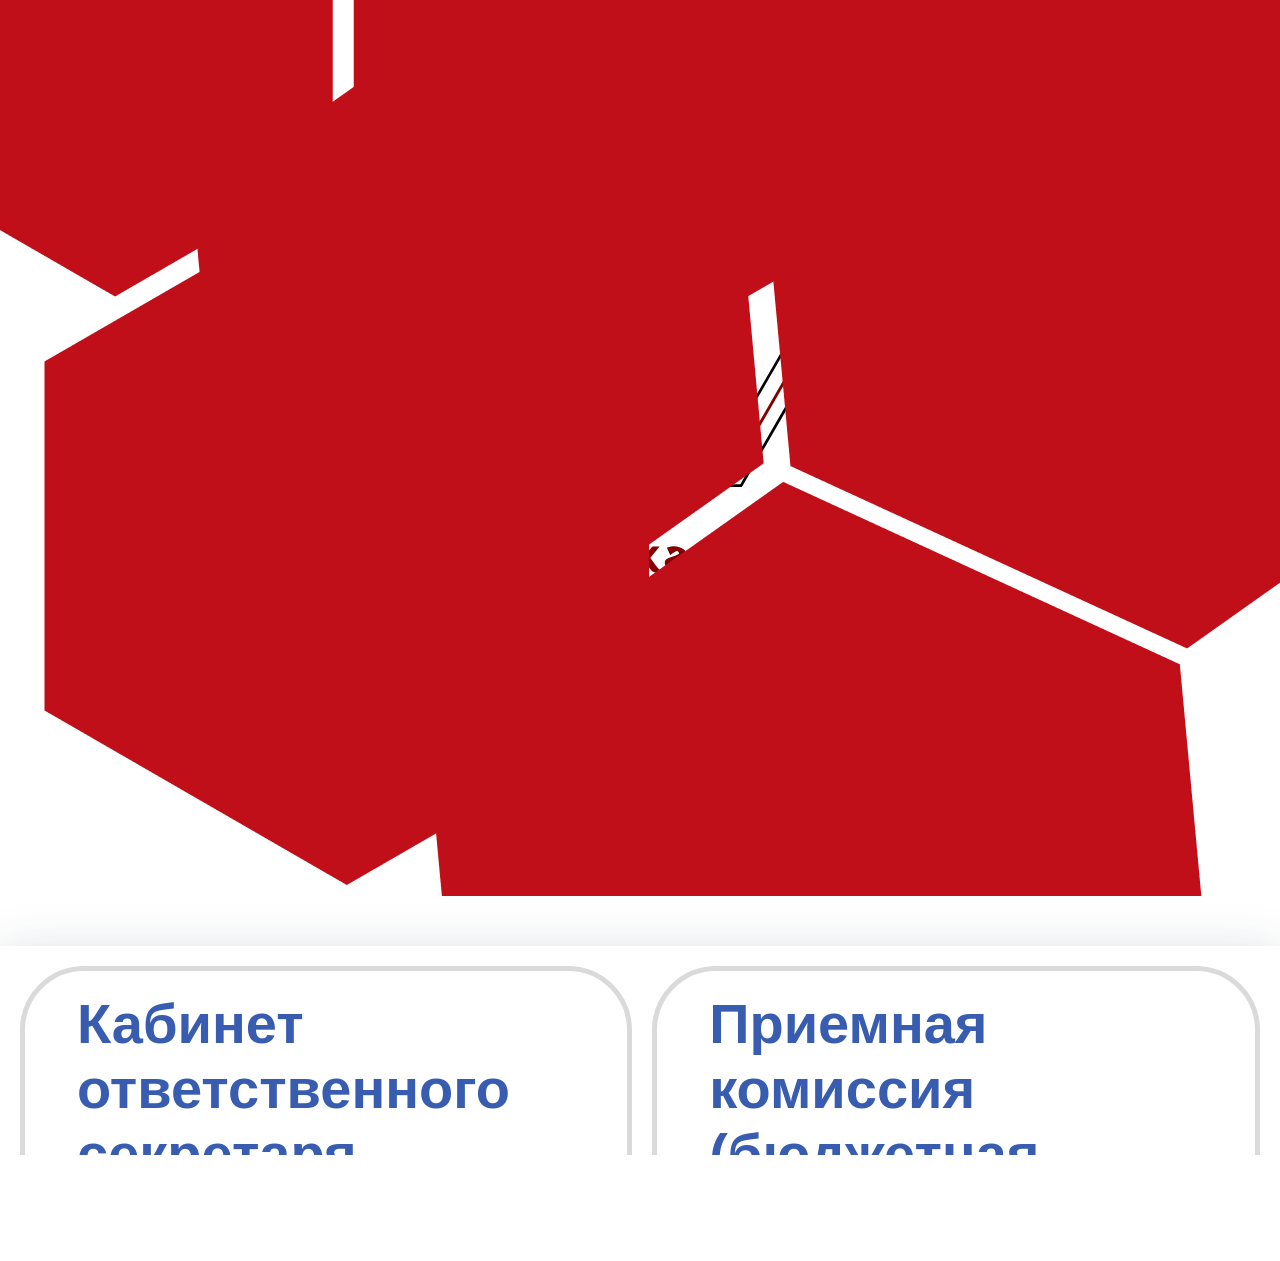
==== commit 41448202: "09.06" ====
--- a/index.html
+++ b/index.html
@@ -22,9 +22,16 @@
                 <path d="M16.706 2.70601C16.4823 2.48153 16.2164 2.30357 15.9236 2.18239C15.6308 2.06122 15.3169 1.99923 15 2.00001V7.00001C15 7.26522 15.1054 7.51958 15.2929 7.70711C15.4804 7.89465 15.7348 8.00001 16 8.00001H21C21.0008 7.68312 20.9388 7.36921 20.8176 7.0764C20.6964 6.78359 20.5185 6.51768 20.294 6.29401L16.706 2.70601Z" stroke="black" stroke-linecap="round" stroke-linejoin="round"/>
                 <path d="M5 7C4.46957 7 3.96086 7.21071 3.58579 7.58579C3.21071 7.96086 3 8.46957 3 9V20C3 20.5304 3.21071 21.0391 3.58579 21.4142C3.96086 21.7893 4.46957 22 5 22H13C13.3511 22 13.6959 21.9076 14 21.732C14.304 21.5565 14.5565 21.304 14.732 21" stroke="black" stroke-linecap="round" stroke-linejoin="round"/>
             </svg>
-            Перечень документов
-        </a>
-        <a href="questions.html">
+            Перечень документов для поступления
+        </a>
+        <a href="plan-bak.html">
+            <svg xmlns="http://www.w3.org/2000/svg" width="20" height="20" fill="currentColor" class="bi bi-calendar3" viewBox="0 0 16 16">
+                <path d="M14 0H2a2 2 0 0 0-2 2v12a2 2 0 0 0 2 2h12a2 2 0 0 0 2-2V2a2 2 0 0 0-2-2M1 3.857C1 3.384 1.448 3 2 3h12c.552 0 1 .384 1 .857v10.286c0 .473-.448.857-1 .857H2c-.552 0-1-.384-1-.857z"/>
+                <path d="M6.5 7a1 1 0 1 0 0-2 1 1 0 0 0 0 2m3 0a1 1 0 1 0 0-2 1 1 0 0 0 0 2m3 0a1 1 0 1 0 0-2 1 1 0 0 0 0 2m-9 3a1 1 0 1 0 0-2 1 1 0 0 0 0 2m3 0a1 1 0 1 0 0-2 1 1 0 0 0 0 2m3 0a1 1 0 1 0 0-2 1 1 0 0 0 0 2m3 0a1 1 0 1 0 0-2 1 1 0 0 0 0 2m-9 3a1 1 0 1 0 0-2 1 1 0 0 0 0 2m3 0a1 1 0 1 0 0-2 1 1 0 0 0 0 2m3 0a1 1 0 1 0 0-2 1 1 0 0 0 0 2"/>
+            </svg>
+            Специальности (направления подготовки)
+        </a>
+        <a href="achievements.html">
             <svg width="24" height="24" viewBox="0 0 60 60" xmlns="http://www.w3.org/2000/svg" fill="#000000" stroke="#000000">
                 <g id="SVGRepo_bgCarrier" stroke-width="0"/>
                 <g id="SVGRepo_tracerCarrier" stroke-linecap="round" stroke-linejoin="round"/>
@@ -32,31 +39,20 @@
             </svg>
             Индивидуальные достижения
         </a>
-        <a href="plan-bak.html">
-            <svg xmlns="http://www.w3.org/2000/svg" width="20" height="20" fill="currentColor" class="bi bi-calendar3" viewBox="0 0 16 16">
-                <path d="M14 0H2a2 2 0 0 0-2 2v12a2 2 0 0 0 2 2h12a2 2 0 0 0 2-2V2a2 2 0 0 0-2-2M1 3.857C1 3.384 1.448 3 2 3h12c.552 0 1 .384 1 .857v10.286c0 .473-.448.857-1 .857H2c-.552 0-1-.384-1-.857z"/>
-                <path d="M6.5 7a1 1 0 1 0 0-2 1 1 0 0 0 0 2m3 0a1 1 0 1 0 0-2 1 1 0 0 0 0 2m3 0a1 1 0 1 0 0-2 1 1 0 0 0 0 2m-9 3a1 1 0 1 0 0-2 1 1 0 0 0 0 2m3 0a1 1 0 1 0 0-2 1 1 0 0 0 0 2m3 0a1 1 0 1 0 0-2 1 1 0 0 0 0 2m3 0a1 1 0 1 0 0-2 1 1 0 0 0 0 2m-9 3a1 1 0 1 0 0-2 1 1 0 0 0 0 2m3 0a1 1 0 1 0 0-2 1 1 0 0 0 0 2m3 0a1 1 0 1 0 0-2 1 1 0 0 0 0 2"/>
-            </svg>
-            План приема бакалавриат/специалитет
-        </a>
-        <a href="questions.html">
-            <svg width="24" height="24" viewBox="0 0 53 45" fill="none" xmlns="http://www.w3.org/2000/svg">
-                <path d="M14.7289 43.2794C13.6964 43.2794 12.541 42.4681 12.1968 41.4848L2.01933 13.0173C0.568916 8.93646 2.26517 7.68271 5.756 10.1902L15.3435 17.049C16.9414 18.1552 18.7606 17.5898 19.4489 15.7952L23.7756 4.26563C25.1522 0.578125 27.4385 0.578125 28.8152 4.26563L33.1418 15.7952C33.8302 17.5898 35.6493 18.1552 37.2227 17.049L46.2202 10.6327C50.0552 7.87938 51.8989 9.28063 50.3256 13.7302L40.3939 41.534C40.0252 42.4681 38.8697 43.2794 37.8372 43.2794H14.7289Z" stroke="black" stroke-width="3" stroke-linecap="round" stroke-linejoin="round"/>
-            </svg>
-            План приема магистратура
-        </a>
-        <a href="questions.html">
-            <svg width="24" height="24" viewBox="0 0 53 45" fill="none" xmlns="http://www.w3.org/2000/svg">
-                <path d="M14.7289 43.2794C13.6964 43.2794 12.541 42.4681 12.1968 41.4848L2.01933 13.0173C0.568916 8.93646 2.26517 7.68271 5.756 10.1902L15.3435 17.049C16.9414 18.1552 18.7606 17.5898 19.4489 15.7952L23.7756 4.26563C25.1522 0.578125 27.4385 0.578125 28.8152 4.26563L33.1418 15.7952C33.8302 17.5898 35.6493 18.1552 37.2227 17.049L46.2202 10.6327C50.0552 7.87938 51.8989 9.28063 50.3256 13.7302L40.3939 41.534C40.0252 42.4681 38.8697 43.2794 37.8372 43.2794H14.7289Z" stroke="black" stroke-width="3" stroke-linecap="round" stroke-linejoin="round"/>
-            </svg>
-            План приема СПО
+        <a href="quota-svo.html">
+            <svg width="24" height="24" viewBox="0 0 60 60" xmlns="http://www.w3.org/2000/svg" fill="#000000" stroke="#000000">
+                <g id="SVGRepo_bgCarrier" stroke-width="0"/>
+                <g id="SVGRepo_tracerCarrier" stroke-linecap="round" stroke-linejoin="round"/>
+                <g id="SVGRepo_iconCarrier"> <defs> <style>.cls-1{fill:none;}.cls-2{fill:#000000;}</style> </defs> <title/> <g data-name="Layer 2" id="Layer_2"> <g id="Icons"> <g id="Award"> <rect class="cls-1" height="60" width="60"/> <path class="cls-2" d="M55.05,52.25l-4.81-8.32a9.75,9.75,0,0,0-3-12.91V9.9a2.34,2.34,0,0,0-2.34-2.34H11.52A2.33,2.33,0,0,0,9.19,9.9V49.75a2.33,2.33,0,0,0,2.33,2.33H28.57l-.1.17a1,1,0,0,0,0,1.06,1,1,0,0,0,1,.44l3.11-.4,1.21,2.89a1,1,0,0,0,.86.61h.06a1,1,0,0,0,.87-.5L40,48.71a10.21,10.21,0,0,0,1.77.17,10.43,10.43,0,0,0,1.78-.17L48,56.35a1,1,0,0,0,.87.5h.06a1,1,0,0,0,.86-.61L51,53.35l3.11.4a1,1,0,0,0,1-1.5ZM11.52,50.08a.33.33,0,0,1-.33-.33V9.9a.34.34,0,0,1,.33-.34H44.88a.34.34,0,0,1,.34.34V30a9.52,9.52,0,0,0-2.73-.61V13.29a1,1,0,0,0-1-1H14.91a1,1,0,0,0-1,1V46.35a1,1,0,0,0,1,1H31.3l-1.58,2.73ZM32,39.11a9.74,9.74,0,0,0,1.28,4.82l-.83,1.42H15.91V14.29H40.49V29.44A9.78,9.78,0,0,0,32,39.11Zm2.84,14.5-.72-1.73a1,1,0,0,0-1-.6l-1.86.23,3.36-5.82A9.75,9.75,0,0,0,38,48.12ZM34,39.11a7.76,7.76,0,1,1,7.76,7.77A7.77,7.77,0,0,1,34,39.11ZM50.45,51.28a1,1,0,0,0-1.05.6l-.72,1.73-3.17-5.49A9.75,9.75,0,0,0,49,45.69l3.36,5.82Z"/> <path class="cls-2" d="M46.57,36.87,44.14,36l-1.59-2A1,1,0,0,0,41,34l-1.59,2L37,36.87a1,1,0,0,0-.61.63,1,1,0,0,0,.12.87l1.46,2.14L38,43.1a1,1,0,0,0,.41.78,1,1,0,0,0,.87.15l2.48-.73,2.49.73a.86.86,0,0,0,.28,0,1,1,0,0,0,.58-.19,1,1,0,0,0,.42-.78l.07-2.59,1.46-2.14a1,1,0,0,0,.13-.87A1,1,0,0,0,46.57,36.87Zm-2.78,2.76a1,1,0,0,0-.18.53l0,1.59L42,41.3a1,1,0,0,0-.56,0L40,41.75l-.05-1.59a1,1,0,0,0-.18-.53l-.89-1.32,1.49-.53a1.09,1.09,0,0,0,.46-.33l1-1.26,1,1.26a1.09,1.09,0,0,0,.46.33l1.49.53Z"/> <path class="cls-2" d="M32.71,17.3h-9a1,1,0,0,0,0,2h9a1,1,0,0,0,0-2Z"/> <path class="cls-2" d="M19.79,37.67H24.9a1,1,0,0,0,0-2H19.79a1,1,0,0,0,0,2Z"/> <path class="cls-2" d="M29,40.09H19.79a1,1,0,0,0,0,2H29a1,1,0,0,0,0-2Z"/> </g> </g> </g> </g>
+            </svg>
+            Отдельнная квота (СВО)
         </a>
         <a href="chat.html">
             <svg width="24" height="24" viewBox="0 0 59 59" fill="none" xmlns="http://www.w3.org/2000/svg">
                 <path d="M46.3649 49.1419C46.6108 51.1823 44.4229 52.6081 42.6774 51.551L32.377 45.4298C31.2462 45.4298 30.14 45.3561 29.0583 45.2086C30.8775 43.0699 31.9591 40.3656 31.9591 37.4402C31.9591 30.4585 25.9116 24.8045 18.4383 24.8045C15.5866 24.8045 12.9562 25.6157 10.7683 27.0415C10.6945 26.4269 10.6699 25.8123 10.6699 25.1731C10.6699 13.9877 20.3803 4.9165 32.377 4.9165C44.3737 4.9165 54.0841 13.9877 54.0841 25.1731C54.0841 31.8106 50.667 37.6861 45.4062 41.3736L46.3649 49.1419Z" stroke="black" stroke-width="3" stroke-linecap="round" stroke-linejoin="round"/>
                 <path d="M29.0569 45.2088C26.6231 48.1588 22.7635 50.0517 18.4368 50.0517L12.0206 53.8621C10.9389 54.5258 9.56226 53.6163 9.70976 52.3625L10.3243 47.5197C7.03017 45.2334 4.91602 41.5704 4.91602 37.4404C4.91602 33.1137 7.22686 29.3034 10.7669 27.0417C12.9548 25.6159 15.5852 24.8047 18.4368 24.8047C25.9102 24.8047 31.9577 30.4587 31.9577 37.4404C31.9577 40.3658 30.876 43.0701 29.0569 45.2088Z" stroke="black" stroke-width="3" stroke-linecap="round" stroke-linejoin="round"/>
             </svg>
-            Чат
+            Чат абитуриентов
         </a>
     </div>
     <div class="preview hidden" id="idlePreview">
@@ -187,26 +183,28 @@
                 </g>
                 <g class="room-group">
                     <path class="room" d="M1267 100.499H381.5V385.499H373.002V408.999H382.002V420.499H375.002V427.499H425.002V449.999H444.002V427.499H527.002V442.999H797.502V435.999H808.002V454.999H855.002V439.499H865.502V442.999H962.502V437.999H972.502V456.999H1017.5V437.999H1028V442.999L1268.81 443L1267 100.499Z" fill="#D9D9D9"/>
-                    <path class="room-item" d="M676.776 268.268C675.492 268.268 674.261 267.744 673.354 266.81C672.446 265.877 671.936 264.61 671.936 263.29V223.465C671.936 222.144 672.446 220.878 673.354 219.944C674.261 219.011 675.492 218.486 676.776 218.486H696.136C696.902 218.485 697.66 218.64 698.368 218.941C699.076 219.243 699.718 219.685 700.259 220.244L708.942 229.175C709.486 229.731 709.918 230.393 710.212 231.121C710.506 231.85 710.657 232.632 710.655 233.421V263.29C710.655 264.61 710.145 265.877 709.238 266.81C708.33 267.744 707.099 268.268 705.815 268.268H676.776Z" stroke="black" stroke-width="4.1485" stroke-linecap="round" stroke-linejoin="round"/>
-                    <path class="room-item" d="M696.829 218.486V232.315C696.829 233.048 697.071 233.752 697.504 234.27C697.936 234.789 698.522 235.08 699.133 235.08H710.657" stroke="black" stroke-width="4.1485" stroke-linecap="round" stroke-linejoin="round"/>
-                    <path class="room-item" d="M685.766 235.081H683" stroke="black" stroke-width="4.1485" stroke-linecap="round" stroke-linejoin="round"/>
-                    <path class="room-item" d="M699.594 246.143H683" stroke="black" stroke-width="4.1485" stroke-linecap="round" stroke-linejoin="round"/>
-                    <path class="room-item" d="M699.594 254.44H683" stroke="black" stroke-width="4.1485" stroke-linecap="round" stroke-linejoin="round"/>
-                    <path class="room-text" d="M773.486 231.241V255.377H770.564V233.834H758.401V255.377H755.478V231.241H773.486ZM779.005 262.166V237.275H781.692V240.151H782.022C782.226 239.836 782.509 239.436 782.871 238.948C783.24 238.453 783.766 238.013 784.45 237.628C785.141 237.236 786.076 237.039 787.255 237.039C788.779 237.039 790.123 237.42 791.285 238.182C792.448 238.945 793.356 240.025 794.008 241.423C794.66 242.822 794.986 244.472 794.986 246.373C794.986 248.29 794.66 249.952 794.008 251.359C793.356 252.757 792.452 253.841 791.297 254.611C790.142 255.374 788.81 255.755 787.302 255.755C786.139 255.755 785.208 255.562 784.509 255.177C783.81 254.784 783.271 254.34 782.894 253.845C782.517 253.342 782.226 252.926 782.022 252.596H781.786V262.166H779.005ZM781.739 246.326C781.739 247.693 781.94 248.899 782.34 249.944C782.741 250.981 783.326 251.795 784.096 252.384C784.866 252.965 785.809 253.256 786.925 253.256C788.088 253.256 789.058 252.95 789.836 252.337C790.622 251.716 791.211 250.883 791.604 249.838C792.004 248.785 792.205 247.615 792.205 246.326C792.205 245.053 792.008 243.906 791.615 242.885C791.23 241.856 790.645 241.042 789.859 240.445C789.082 239.84 788.103 239.538 786.925 239.538C785.793 239.538 784.843 239.825 784.073 240.398C783.303 240.964 782.721 241.757 782.328 242.779C781.936 243.792 781.739 244.975 781.739 246.326ZM802.01 251.276L810.732 237.275H813.937V255.377H811.156V241.376L802.482 255.377H799.229V237.275H802.01V251.276ZM826.621 255.755C824.877 255.755 823.372 255.37 822.107 254.6C820.85 253.822 819.88 252.737 819.196 251.347C818.521 249.948 818.183 248.322 818.183 246.468C818.183 244.613 818.521 242.979 819.196 241.565C819.88 240.143 820.831 239.035 822.049 238.241C823.274 237.44 824.704 237.039 826.338 237.039C827.281 237.039 828.212 237.196 829.132 237.511C830.051 237.825 830.888 238.336 831.642 239.043C832.396 239.742 832.997 240.669 833.445 241.824C833.893 242.979 834.117 244.401 834.117 246.09V247.269H820.163V244.865H831.288C831.288 243.843 831.084 242.932 830.676 242.131C830.275 241.329 829.701 240.697 828.955 240.233C828.216 239.77 827.344 239.538 826.338 239.538C825.231 239.538 824.272 239.813 823.463 240.363C822.661 240.905 822.045 241.612 821.612 242.484C821.18 243.356 820.964 244.291 820.964 245.289V246.892C820.964 248.259 821.2 249.418 821.671 250.369C822.151 251.311 822.815 252.03 823.663 252.525C824.512 253.012 825.498 253.256 826.621 253.256C827.352 253.256 828.012 253.154 828.601 252.95C829.198 252.737 829.713 252.423 830.145 252.007C830.577 251.583 830.911 251.056 831.147 250.428L833.834 251.182C833.551 252.093 833.076 252.895 832.408 253.586C831.74 254.27 830.915 254.804 829.933 255.189C828.951 255.566 827.847 255.755 826.621 255.755ZM848.248 251.606L854.565 237.275H857.205L849.379 255.377H847.116L839.432 237.275H842.025L848.248 251.606ZM841.129 237.275V255.377H838.348V237.275H841.129ZM855.366 255.377V237.275H858.148V255.377H855.366ZM875.354 245.053V247.646H865.36V245.053H875.354ZM866.02 237.275V255.377H863.239V237.275H866.02ZM877.476 237.275V255.377H874.694V237.275H877.476ZM887.882 255.802C886.735 255.802 885.694 255.586 884.759 255.154C883.824 254.714 883.082 254.081 882.532 253.256C881.982 252.423 881.707 251.418 881.707 250.239C881.707 249.202 881.911 248.361 882.32 247.717C882.728 247.065 883.274 246.554 883.958 246.185C884.641 245.815 885.396 245.54 886.221 245.36C887.053 245.171 887.89 245.022 888.731 244.912C889.831 244.77 890.723 244.664 891.406 244.594C892.098 244.515 892.6 244.385 892.915 244.205C893.237 244.024 893.398 243.71 893.398 243.262V243.168C893.398 242.005 893.08 241.101 892.443 240.457C891.815 239.813 890.86 239.491 889.579 239.491C888.252 239.491 887.211 239.781 886.456 240.363C885.702 240.944 885.172 241.565 884.865 242.225L882.225 241.282C882.697 240.182 883.325 239.326 884.111 238.713C884.905 238.092 885.769 237.66 886.704 237.416C887.647 237.165 888.574 237.039 889.485 237.039C890.067 237.039 890.734 237.11 891.489 237.251C892.251 237.385 892.985 237.664 893.693 238.088C894.408 238.512 895.001 239.153 895.472 240.009C895.944 240.866 896.179 242.013 896.179 243.451V255.377H893.398V252.926H893.257C893.068 253.319 892.754 253.739 892.314 254.187C891.874 254.635 891.288 255.016 890.558 255.33C889.827 255.645 888.935 255.802 887.882 255.802ZM888.307 253.303C889.407 253.303 890.334 253.087 891.088 252.655C891.85 252.223 892.424 251.665 892.809 250.981C893.202 250.298 893.398 249.579 893.398 248.825V246.279C893.28 246.42 893.021 246.55 892.62 246.668C892.227 246.778 891.772 246.876 891.253 246.963C890.742 247.041 890.243 247.112 889.756 247.175C889.277 247.23 888.888 247.277 888.589 247.316C887.867 247.41 887.191 247.564 886.562 247.776C885.942 247.98 885.439 248.29 885.054 248.707C884.677 249.115 884.488 249.673 884.488 250.38C884.488 251.347 884.846 252.078 885.561 252.572C886.283 253.06 887.199 253.303 888.307 253.303ZM912.146 255.377V239.821H907.337C906.253 239.821 905.401 240.072 904.78 240.575C904.159 241.078 903.849 241.769 903.849 242.649C903.849 243.513 904.128 244.193 904.686 244.688C905.251 245.183 906.025 245.43 907.007 245.43H912.853V248.023H907.007C905.782 248.023 904.725 247.807 903.837 247.375C902.949 246.943 902.266 246.326 901.786 245.525C901.307 244.715 901.067 243.757 901.067 242.649C901.067 241.533 901.319 240.575 901.822 239.773C902.324 238.972 903.043 238.355 903.978 237.923C904.921 237.491 906.041 237.275 907.337 237.275H914.786V255.377H912.146ZM900.077 255.377L905.216 246.373H908.233L903.094 255.377H900.077ZM929.226 255.377V237.275H932.007V245.148H933.846L940.351 237.275H943.934L936.627 245.996L944.028 255.377H940.446L934.506 247.74H932.007V255.377H929.226ZM953.66 255.755C952.026 255.755 950.592 255.366 949.358 254.588C948.133 253.81 947.174 252.722 946.483 251.323C945.799 249.925 945.457 248.29 945.457 246.42C945.457 244.535 945.799 242.889 946.483 241.482C947.174 240.076 948.133 238.984 949.358 238.206C950.592 237.428 952.026 237.039 953.66 237.039C955.294 237.039 956.724 237.428 957.95 238.206C959.184 238.984 960.142 240.076 960.826 241.482C961.517 242.889 961.863 244.535 961.863 246.42C961.863 248.29 961.517 249.925 960.826 251.323C960.142 252.722 959.184 253.81 957.95 254.588C956.724 255.366 955.294 255.755 953.66 255.755ZM953.66 253.256C954.902 253.256 955.923 252.938 956.724 252.301C957.526 251.665 958.119 250.828 958.504 249.791C958.889 248.754 959.081 247.63 959.081 246.42C959.081 245.21 958.889 244.083 958.504 243.038C958.119 241.993 957.526 241.148 956.724 240.504C955.923 239.86 954.902 239.538 953.66 239.538C952.419 239.538 951.397 239.86 950.596 240.504C949.795 241.148 949.201 241.993 948.816 243.038C948.431 244.083 948.239 245.21 948.239 246.42C948.239 247.63 948.431 248.754 948.816 249.791C949.201 250.828 949.795 251.665 950.596 252.301C951.397 252.938 952.419 253.256 953.66 253.256ZM976.008 251.606L982.325 237.275H984.965L977.14 255.377H974.877L967.193 237.275H969.786L976.008 251.606ZM968.89 237.275V255.377H966.109V237.275H968.89ZM983.127 255.377V237.275H985.908V255.377H983.127ZM993.781 251.276L1002.5 237.275H1005.71V255.377H1002.93V241.376L994.252 255.377H991V237.275H993.781V251.276ZM1018.16 255.755C1016.46 255.755 1015 255.354 1013.77 254.552C1012.55 253.751 1011.6 252.647 1010.94 251.241C1010.28 249.834 1009.95 248.228 1009.95 246.42C1009.95 244.582 1010.29 242.959 1010.97 241.553C1011.65 240.139 1012.6 239.035 1013.82 238.241C1015.04 237.44 1016.47 237.039 1018.11 237.039C1019.38 237.039 1020.53 237.275 1021.55 237.746C1022.57 238.218 1023.41 238.878 1024.06 239.726C1024.71 240.575 1025.12 241.565 1025.27 242.696H1022.49C1022.28 241.871 1021.81 241.141 1021.08 240.504C1020.36 239.86 1019.38 239.538 1018.16 239.538C1017.07 239.538 1016.12 239.821 1015.3 240.386C1014.49 240.944 1013.86 241.734 1013.41 242.755C1012.96 243.769 1012.73 244.959 1012.73 246.326C1012.73 247.725 1012.95 248.943 1013.39 249.98C1013.84 251.017 1014.47 251.822 1015.28 252.396C1016.1 252.969 1017.06 253.256 1018.16 253.256C1018.88 253.256 1019.54 253.13 1020.12 252.879C1020.71 252.627 1021.21 252.266 1021.62 251.795C1022.03 251.323 1022.32 250.758 1022.49 250.098H1025.27C1025.12 251.166 1024.73 252.129 1024.11 252.985C1023.5 253.834 1022.68 254.509 1021.67 255.012C1020.66 255.507 1019.49 255.755 1018.16 255.755ZM1036.69 255.755C1035 255.755 1033.54 255.354 1032.31 254.552C1031.08 253.751 1030.14 252.647 1029.48 251.241C1028.82 249.834 1028.49 248.228 1028.49 246.42C1028.49 244.582 1028.83 242.959 1029.51 241.553C1030.19 240.139 1031.14 239.035 1032.36 238.241C1033.58 237.44 1035.01 237.039 1036.65 237.039C1037.92 237.039 1039.07 237.275 1040.09 237.746C1041.11 238.218 1041.95 238.878 1042.6 239.726C1043.25 240.575 1043.66 241.565 1043.81 242.696H1041.03C1040.82 241.871 1040.35 241.141 1039.62 240.504C1038.89 239.86 1037.92 239.538 1036.69 239.538C1035.61 239.538 1034.66 239.821 1033.84 240.386C1033.03 240.944 1032.4 241.734 1031.95 242.755C1031.5 243.769 1031.27 244.959 1031.27 246.326C1031.27 247.725 1031.49 248.943 1031.93 249.98C1032.38 251.017 1033.01 251.822 1033.82 252.396C1034.64 252.969 1035.59 253.256 1036.69 253.256C1037.42 253.256 1038.07 253.13 1038.66 252.879C1039.25 252.627 1039.75 252.266 1040.16 251.795C1040.57 251.323 1040.86 250.758 1041.03 250.098H1043.81C1043.66 251.166 1043.27 252.129 1042.65 252.985C1042.03 253.834 1041.22 254.509 1040.21 255.012C1039.2 255.507 1038.03 255.755 1036.69 255.755ZM1050.66 251.276L1059.38 237.275H1062.59V255.377H1059.81V241.376L1051.13 255.377H1047.88V237.275H1050.66V251.276ZM1078.57 255.377V239.821H1073.76C1072.68 239.821 1071.83 240.072 1071.21 240.575C1070.59 241.078 1070.27 241.769 1070.27 242.649C1070.27 243.513 1070.55 244.193 1071.11 244.688C1071.68 245.183 1072.45 245.43 1073.43 245.43H1079.28V248.023H1073.43C1072.21 248.023 1071.15 247.807 1070.26 247.375C1069.38 246.943 1068.69 246.326 1068.21 245.525C1067.73 244.715 1067.49 243.757 1067.49 242.649C1067.49 241.533 1067.74 240.575 1068.25 239.773C1068.75 238.972 1069.47 238.355 1070.4 237.923C1071.35 237.491 1072.47 237.275 1073.76 237.275H1081.21V255.377H1078.57ZM1066.5 255.377L1071.64 246.373H1074.66L1069.52 255.377H1066.5Z" fill="black"/>
+                    <path class="room-item" d="M637.779 261.388C636.496 261.388 635.265 260.863 634.357 259.93C633.449 258.996 632.939 257.73 632.939 256.41V216.584C632.939 215.264 633.449 213.998 634.357 213.064C635.265 212.13 636.496 211.606 637.779 211.606H657.139C657.905 211.605 658.664 211.759 659.371 212.061C660.079 212.362 660.722 212.805 661.263 213.363L669.945 222.294C670.49 222.85 670.921 223.512 671.215 224.241C671.509 224.97 671.66 225.751 671.659 226.541V256.41C671.659 257.73 671.149 258.996 670.241 259.93C669.334 260.863 668.102 261.388 666.819 261.388H637.779Z" stroke="black" stroke-width="4.1485" stroke-linecap="round" stroke-linejoin="round"/>
+                    <path class="room-item" d="M657.832 211.606V225.434C657.832 226.168 658.075 226.871 658.507 227.39C658.939 227.909 659.526 228.2 660.137 228.2H671.66" stroke="black" stroke-width="4.1485" stroke-linecap="round" stroke-linejoin="round"/>
+                    <path class="room-item" d="M646.77 228.2H644.004" stroke="black" stroke-width="4.1485" stroke-linecap="round" stroke-linejoin="round"/>
+                    <path class="room-item" d="M660.598 239.263H644.004" stroke="black" stroke-width="4.1485" stroke-linecap="round" stroke-linejoin="round"/>
+                    <path class="room-item" d="M660.598 247.56H644.004" stroke="black" stroke-width="4.1485" stroke-linecap="round" stroke-linejoin="round"/>
+                    <path class="room-text" d="M758.657 204.36V228.497H755.734V206.953H743.571V228.497H740.649V204.36H758.657ZM764.175 235.286V210.395H766.863V213.27H767.193C767.397 212.956 767.68 212.555 768.041 212.068C768.41 211.573 768.937 211.133 769.62 210.748C770.312 210.355 771.247 210.159 772.425 210.159C773.95 210.159 775.293 210.54 776.456 211.302C777.619 212.064 778.526 213.144 779.178 214.543C779.83 215.942 780.157 217.592 780.157 219.493C780.157 221.41 779.83 223.072 779.178 224.478C778.526 225.877 777.623 226.961 776.468 227.731C775.313 228.493 773.981 228.874 772.472 228.874C771.31 228.874 770.379 228.682 769.679 228.297C768.98 227.904 768.442 227.46 768.065 226.965C767.687 226.462 767.397 226.046 767.193 225.716H766.957V235.286H764.175ZM766.91 219.446C766.91 220.813 767.11 222.019 767.511 223.064C767.911 224.101 768.497 224.914 769.267 225.504C770.037 226.085 770.98 226.376 772.095 226.376C773.258 226.376 774.228 226.069 775.006 225.456C775.792 224.836 776.381 224.003 776.774 222.958C777.175 221.905 777.375 220.734 777.375 219.446C777.375 218.173 777.179 217.026 776.786 216.004C776.401 214.975 775.816 214.162 775.03 213.565C774.252 212.96 773.274 212.657 772.095 212.657C770.964 212.657 770.013 212.944 769.243 213.518C768.473 214.083 767.892 214.877 767.499 215.898C767.106 216.912 766.91 218.094 766.91 219.446ZM787.181 224.396L795.902 210.395H799.108V228.497H796.326V214.496L787.652 228.497H784.399V210.395H787.181V224.396ZM811.792 228.874C810.048 228.874 808.543 228.489 807.278 227.719C806.021 226.941 805.05 225.857 804.367 224.466C803.691 223.068 803.353 221.441 803.353 219.587C803.353 217.733 803.691 216.099 804.367 214.684C805.05 213.262 806.001 212.155 807.219 211.361C808.445 210.56 809.875 210.159 811.509 210.159C812.452 210.159 813.383 210.316 814.302 210.63C815.221 210.945 816.058 211.455 816.812 212.162C817.567 212.862 818.168 213.789 818.616 214.944C819.063 216.099 819.287 217.521 819.287 219.21V220.389H805.333V217.984H816.459C816.459 216.963 816.255 216.052 815.846 215.25C815.445 214.449 814.872 213.816 814.125 213.353C813.387 212.889 812.515 212.657 811.509 212.657C810.401 212.657 809.443 212.932 808.633 213.482C807.832 214.024 807.215 214.732 806.783 215.604C806.351 216.476 806.135 217.411 806.135 218.409V220.012C806.135 221.379 806.37 222.538 806.842 223.488C807.321 224.431 807.985 225.15 808.834 225.645C809.682 226.132 810.668 226.376 811.792 226.376C812.522 226.376 813.182 226.274 813.772 226.069C814.369 225.857 814.884 225.543 815.316 225.126C815.748 224.702 816.082 224.176 816.317 223.547L819.005 224.301C818.722 225.213 818.246 226.014 817.578 226.706C816.911 227.389 816.086 227.924 815.104 228.309C814.121 228.686 813.017 228.874 811.792 228.874ZM833.418 224.726L839.735 210.395H842.375L834.55 228.497H832.287L824.603 210.395H827.195L833.418 224.726ZM826.3 210.395V228.497H823.518V210.395H826.3ZM840.537 228.497V210.395H843.318V228.497H840.537ZM860.525 218.173V220.766H850.531V218.173H860.525ZM851.191 210.395V228.497H848.409V210.395H851.191ZM862.646 210.395V228.497H859.865V210.395H862.646ZM873.053 228.921C871.906 228.921 870.865 228.705 869.93 228.273C868.995 227.833 868.252 227.201 867.702 226.376C867.152 225.543 866.877 224.537 866.877 223.359C866.877 222.321 867.081 221.481 867.49 220.836C867.899 220.184 868.445 219.674 869.128 219.304C869.812 218.935 870.566 218.66 871.391 218.479C872.224 218.291 873.061 218.142 873.901 218.032C875.001 217.89 875.893 217.784 876.577 217.713C877.268 217.635 877.771 217.505 878.085 217.324C878.407 217.144 878.568 216.829 878.568 216.382V216.287C878.568 215.124 878.25 214.221 877.614 213.577C876.985 212.932 876.031 212.61 874.75 212.61C873.422 212.61 872.381 212.901 871.627 213.482C870.872 214.064 870.342 214.684 870.036 215.344L867.396 214.402C867.867 213.302 868.496 212.445 869.281 211.832C870.075 211.212 870.939 210.78 871.874 210.536C872.817 210.285 873.744 210.159 874.656 210.159C875.237 210.159 875.905 210.23 876.659 210.371C877.421 210.505 878.156 210.783 878.863 211.208C879.578 211.632 880.171 212.272 880.643 213.129C881.114 213.985 881.35 215.132 881.35 216.57V228.497H878.568V226.046H878.427C878.238 226.439 877.924 226.859 877.484 227.307C877.044 227.755 876.459 228.136 875.728 228.45C874.997 228.764 874.106 228.921 873.053 228.921ZM873.477 226.423C874.577 226.423 875.504 226.207 876.258 225.775C877.021 225.342 877.594 224.785 877.979 224.101C878.372 223.418 878.568 222.699 878.568 221.944V219.399C878.451 219.54 878.191 219.67 877.791 219.788C877.398 219.898 876.942 219.996 876.423 220.082C875.913 220.161 875.414 220.232 874.927 220.294C874.447 220.349 874.059 220.397 873.76 220.436C873.037 220.53 872.361 220.683 871.733 220.895C871.112 221.1 870.609 221.41 870.224 221.826C869.847 222.235 869.659 222.793 869.659 223.5C869.659 224.466 870.016 225.197 870.731 225.692C871.454 226.179 872.369 226.423 873.477 226.423ZM897.316 228.497V212.94H892.508C891.423 212.94 890.571 213.192 889.95 213.694C889.33 214.197 889.019 214.889 889.019 215.769C889.019 216.633 889.298 217.313 889.856 217.808C890.422 218.303 891.196 218.55 892.178 218.55H898.023V221.143H892.178C890.952 221.143 889.895 220.927 889.007 220.495C888.12 220.063 887.436 219.446 886.957 218.644C886.477 217.835 886.238 216.877 886.238 215.769C886.238 214.653 886.489 213.694 886.992 212.893C887.495 212.092 888.214 211.475 889.149 211.043C890.092 210.611 891.211 210.395 892.508 210.395H899.956V228.497H897.316ZM885.248 228.497L890.386 219.493H893.403L888.265 228.497H885.248ZM914.396 228.497V210.395H917.178V218.267H919.016L925.522 210.395H929.105L921.798 219.116L929.199 228.497H925.616L919.676 220.86H917.178V228.497H914.396ZM938.831 228.874C937.196 228.874 935.762 228.485 934.529 227.707C933.303 226.93 932.345 225.841 931.653 224.443C930.97 223.044 930.628 221.41 930.628 219.54C930.628 217.654 930.97 216.008 931.653 214.602C932.345 213.196 933.303 212.103 934.529 211.326C935.762 210.548 937.196 210.159 938.831 210.159C940.465 210.159 941.895 210.548 943.121 211.326C944.354 212.103 945.313 213.196 945.996 214.602C946.688 216.008 947.033 217.654 947.033 219.54C947.033 221.41 946.688 223.044 945.996 224.443C945.313 225.841 944.354 226.93 943.121 227.707C941.895 228.485 940.465 228.874 938.831 228.874ZM938.831 226.376C940.072 226.376 941.093 226.057 941.895 225.421C942.696 224.785 943.289 223.948 943.674 222.911C944.059 221.874 944.252 220.75 944.252 219.54C944.252 218.33 944.059 217.203 943.674 216.158C943.289 215.113 942.696 214.268 941.895 213.624C941.093 212.979 940.072 212.657 938.831 212.657C937.589 212.657 936.568 212.979 935.766 213.624C934.965 214.268 934.372 215.113 933.987 216.158C933.602 217.203 933.409 218.33 933.409 219.54C933.409 220.75 933.602 221.874 933.987 222.911C934.372 223.948 934.965 224.785 935.766 225.421C936.568 226.057 937.589 226.376 938.831 226.376ZM961.179 224.726L967.496 210.395H970.136L962.31 228.497H960.047L952.363 210.395H954.956L961.179 224.726ZM954.06 210.395V228.497H951.279V210.395H954.06ZM968.297 228.497V210.395H971.079V228.497H968.297ZM978.951 224.396L987.673 210.395H990.878V228.497H988.097V214.496L979.423 228.497H976.17V210.395H978.951V224.396ZM1003.33 228.874C1001.63 228.874 1000.17 228.473 998.943 227.672C997.717 226.871 996.774 225.767 996.114 224.36C995.454 222.954 995.124 221.347 995.124 219.54C995.124 217.702 995.462 216.079 996.138 214.673C996.821 213.258 997.772 212.155 998.99 211.361C1000.22 210.56 1001.65 210.159 1003.28 210.159C1004.55 210.159 1005.7 210.395 1006.72 210.866C1007.74 211.337 1008.58 211.997 1009.23 212.846C1009.88 213.694 1010.29 214.684 1010.45 215.816H1007.66C1007.45 214.991 1006.98 214.26 1006.25 213.624C1005.53 212.979 1004.55 212.657 1003.33 212.657C1002.24 212.657 1001.29 212.94 1000.47 213.506C999.665 214.064 999.033 214.853 998.577 215.875C998.129 216.888 997.905 218.079 997.905 219.446C997.905 220.844 998.125 222.062 998.565 223.099C999.013 224.136 999.642 224.942 1000.45 225.515C1001.27 226.089 1002.23 226.376 1003.33 226.376C1004.05 226.376 1004.71 226.25 1005.29 225.999C1005.88 225.747 1006.38 225.386 1006.79 224.914C1007.2 224.443 1007.49 223.877 1007.66 223.217H1010.45C1010.29 224.286 1009.9 225.248 1009.28 226.105C1008.67 226.953 1007.85 227.629 1006.84 228.132C1005.83 228.627 1004.66 228.874 1003.33 228.874ZM1021.87 228.874C1020.17 228.874 1018.71 228.473 1017.48 227.672C1016.26 226.871 1015.31 225.767 1014.65 224.36C1013.99 222.954 1013.66 221.347 1013.66 219.54C1013.66 217.702 1014 216.079 1014.68 214.673C1015.36 213.258 1016.31 212.155 1017.53 211.361C1018.75 210.56 1020.18 210.159 1021.82 210.159C1023.09 210.159 1024.24 210.395 1025.26 210.866C1026.28 211.337 1027.12 211.997 1027.77 212.846C1028.42 213.694 1028.83 214.684 1028.98 215.816H1026.2C1025.99 214.991 1025.52 214.26 1024.79 213.624C1024.07 212.979 1023.09 212.657 1021.87 212.657C1020.78 212.657 1019.83 212.94 1019.01 213.506C1018.2 214.064 1017.57 214.853 1017.12 215.875C1016.67 216.888 1016.44 218.079 1016.44 219.446C1016.44 220.844 1016.66 222.062 1017.1 223.099C1017.55 224.136 1018.18 224.942 1018.99 225.515C1019.81 226.089 1020.77 226.376 1021.87 226.376C1022.59 226.376 1023.24 226.25 1023.83 225.999C1024.42 225.747 1024.92 225.386 1025.33 224.914C1025.74 224.443 1026.03 223.877 1026.2 223.217H1028.98C1028.83 224.286 1028.44 225.248 1027.82 226.105C1027.2 226.953 1026.39 227.629 1025.38 228.132C1024.37 228.627 1023.2 228.874 1021.87 228.874ZM1035.83 224.396L1044.55 210.395H1047.76V228.497H1044.98V214.496L1036.3 228.497H1033.05V210.395H1035.83V224.396ZM1063.74 228.497V212.94H1058.93C1057.85 212.94 1057 213.192 1056.38 213.694C1055.76 214.197 1055.45 214.889 1055.45 215.769C1055.45 216.633 1055.72 217.313 1056.28 217.808C1056.85 218.303 1057.62 218.55 1058.6 218.55H1064.45V221.143H1058.6C1057.38 221.143 1056.32 220.927 1055.43 220.495C1054.55 220.063 1053.86 219.446 1053.38 218.644C1052.9 217.835 1052.66 216.877 1052.66 215.769C1052.66 214.653 1052.92 213.694 1053.42 212.893C1053.92 212.092 1054.64 211.475 1055.57 211.043C1056.52 210.611 1057.64 210.395 1058.93 210.395H1066.38V228.497H1063.74ZM1051.67 228.497L1056.81 219.493H1059.83L1054.69 228.497H1051.67ZM734.586 258.314C734.586 255.344 734.971 252.614 735.741 250.123C736.519 247.625 737.627 245.327 739.065 243.229H741.516C740.951 244.007 740.42 244.965 739.925 246.105C739.438 247.236 739.01 248.481 738.641 249.841C738.271 251.192 737.981 252.591 737.769 254.036C737.564 255.482 737.462 256.908 737.462 258.314C737.462 260.184 737.643 262.082 738.004 264.007C738.366 265.932 738.853 267.719 739.466 269.369C740.079 271.019 740.762 272.363 741.516 273.4H739.065C737.627 271.302 736.519 269.008 735.741 266.517C734.971 264.019 734.586 261.284 734.586 258.314ZM759.056 243.606L760.47 245.303C759.92 245.837 759.284 246.211 758.561 246.423C757.838 246.635 757.021 246.765 756.11 246.812C755.198 246.859 754.185 246.906 753.069 246.953C751.812 247 750.771 247.307 749.946 247.872C749.121 248.438 748.485 249.255 748.037 250.324C747.589 251.392 747.302 252.705 747.176 254.26H747.412C748.025 253.129 748.873 252.296 749.958 251.762C751.042 251.227 752.205 250.96 753.446 250.96C754.86 250.96 756.133 251.29 757.265 251.95C758.396 252.61 759.292 253.588 759.952 254.885C760.612 256.181 760.942 257.78 760.942 259.682C760.942 261.575 760.604 263.209 759.928 264.584C759.26 265.959 758.321 267.02 757.111 267.766C755.909 268.505 754.499 268.874 752.881 268.874C751.262 268.874 749.844 268.493 748.626 267.731C747.408 266.961 746.461 265.822 745.786 264.313C745.11 262.797 744.772 260.923 744.772 258.692V256.759C744.772 252.728 745.456 249.672 746.823 247.59C748.198 245.507 750.264 244.431 753.022 244.36C753.996 244.329 754.864 244.321 755.627 244.337C756.389 244.353 757.053 244.317 757.618 244.231C758.184 244.144 758.663 243.936 759.056 243.606ZM752.881 266.376C753.973 266.376 754.912 266.101 755.697 265.551C756.491 265.001 757.1 264.227 757.524 263.229C757.948 262.223 758.16 261.041 758.16 259.682C758.16 258.362 757.944 257.238 757.512 256.311C757.088 255.384 756.479 254.677 755.685 254.189C754.892 253.702 753.941 253.459 752.833 253.459C752.024 253.459 751.297 253.596 750.653 253.871C750.009 254.146 749.459 254.551 749.003 255.085C748.547 255.619 748.194 256.272 747.942 257.042C747.699 257.812 747.569 258.692 747.553 259.682C747.553 261.709 748.029 263.331 748.98 264.549C749.93 265.767 751.231 266.376 752.881 266.376ZM773.87 258.314V260.907H764.301V258.314H773.87ZM766.658 250.395V268.497H763.876V250.395H766.658ZM779.433 268.874C777.799 268.874 776.365 268.485 775.132 267.707C773.906 266.93 772.947 265.841 772.256 264.443C771.572 263.044 771.231 261.41 771.231 259.54C771.231 257.654 771.572 256.008 772.256 254.602C772.947 253.196 773.906 252.103 775.132 251.326C776.365 250.548 777.799 250.159 779.433 250.159C781.067 250.159 782.497 250.548 783.723 251.326C784.957 252.103 785.915 253.196 786.599 254.602C787.29 256.008 787.636 257.654 787.636 259.54C787.636 261.41 787.29 263.044 786.599 264.443C785.915 265.841 784.957 266.93 783.723 267.707C782.497 268.485 781.067 268.874 779.433 268.874ZM779.433 266.376C780.675 266.376 781.696 266.057 782.497 265.421C783.299 264.785 783.892 263.948 784.277 262.911C784.662 261.874 784.855 260.75 784.855 259.54C784.855 258.33 784.662 257.203 784.277 256.158C783.892 255.113 783.299 254.268 782.497 253.624C781.696 252.979 780.675 252.657 779.433 252.657C778.192 252.657 777.17 252.979 776.369 253.624C775.568 254.268 774.974 255.113 774.589 256.158C774.204 257.203 774.012 258.33 774.012 259.54C774.012 260.75 774.204 261.874 774.589 262.911C774.974 263.948 775.568 264.785 776.369 265.421C777.17 266.057 778.192 266.376 779.433 266.376ZM790.229 273.683V265.904H791.737C792.107 265.519 792.425 265.103 792.692 264.655C792.959 264.207 793.191 263.677 793.387 263.064C793.592 262.443 793.764 261.689 793.906 260.801C794.047 259.905 794.173 258.825 794.283 257.56L794.896 250.395H806.398V265.904H809.18V273.683H806.398V268.497H793.01V273.683H790.229ZM794.896 265.904H803.617V252.987H797.489L797.017 257.56C796.821 259.454 796.577 261.108 796.286 262.522C795.996 263.936 795.532 265.064 794.896 265.904ZM811.74 268.497L819.094 259.304L811.835 250.395H815.134L821.169 258.126H822.677V250.395H825.459V258.126H826.92L832.954 250.395H836.254L829.041 259.304L836.348 268.497H833.001L826.873 260.719H825.459V268.497H822.677V260.719H821.263L815.087 268.497H811.74ZM847.167 268.874C845.423 268.874 843.919 268.489 842.654 267.719C841.396 266.941 840.426 265.857 839.743 264.466C839.067 263.068 838.729 261.441 838.729 259.587C838.729 257.733 839.067 256.099 839.743 254.684C840.426 253.262 841.377 252.155 842.595 251.361C843.82 250.56 845.25 250.159 846.885 250.159C847.827 250.159 848.758 250.316 849.678 250.63C850.597 250.945 851.434 251.455 852.188 252.162C852.942 252.862 853.543 253.789 853.991 254.944C854.439 256.099 854.663 257.521 854.663 259.21V260.389H840.709V257.984H851.835C851.835 256.963 851.63 256.052 851.222 255.25C850.821 254.449 850.247 253.816 849.501 253.353C848.762 252.889 847.89 252.657 846.885 252.657C845.777 252.657 844.818 252.932 844.009 253.482C843.208 254.024 842.591 254.732 842.159 255.604C841.726 256.476 841.51 257.411 841.51 258.409V260.012C841.51 261.379 841.746 262.538 842.218 263.488C842.697 264.431 843.361 265.15 844.209 265.645C845.058 266.132 846.044 266.376 847.167 266.376C847.898 266.376 848.558 266.274 849.147 266.069C849.745 265.857 850.259 265.543 850.691 265.126C851.123 264.702 851.457 264.176 851.693 263.547L854.38 264.301C854.097 265.213 853.622 266.014 852.954 266.706C852.286 267.389 851.461 267.924 850.479 268.309C849.497 268.686 848.393 268.874 847.167 268.874ZM857.209 252.987V250.395H871.917V252.987H865.977V268.497H863.196V252.987H857.209ZM888.09 258.173V260.766H878.096V258.173H888.09ZM878.756 250.395V268.497H875.974V250.395H878.756ZM890.211 250.395V268.497H887.43V250.395H890.211ZM900.618 268.921C899.47 268.921 898.429 268.705 897.494 268.273C896.559 267.833 895.817 267.201 895.267 266.376C894.717 265.543 894.442 264.537 894.442 263.359C894.442 262.321 894.646 261.481 895.055 260.836C895.463 260.184 896.009 259.674 896.693 259.304C897.377 258.935 898.131 258.66 898.956 258.479C899.789 258.291 900.625 258.142 901.466 258.032C902.566 257.89 903.458 257.784 904.141 257.713C904.833 257.635 905.336 257.505 905.65 257.324C905.972 257.144 906.133 256.829 906.133 256.382V256.287C906.133 255.124 905.815 254.221 905.179 253.577C904.55 252.932 903.595 252.61 902.315 252.61C900.987 252.61 899.946 252.901 899.192 253.482C898.437 254.064 897.907 254.684 897.601 255.344L894.961 254.402C895.432 253.302 896.061 252.445 896.846 251.832C897.64 251.212 898.504 250.78 899.439 250.536C900.382 250.285 901.309 250.159 902.22 250.159C902.802 250.159 903.47 250.23 904.224 250.371C904.986 250.505 905.721 250.783 906.428 251.208C907.143 251.632 907.736 252.272 908.207 253.129C908.679 253.985 908.915 255.132 908.915 256.57V268.497H906.133V266.046H905.992C905.803 266.439 905.489 266.859 905.049 267.307C904.609 267.755 904.024 268.136 903.293 268.45C902.562 268.764 901.67 268.921 900.618 268.921ZM901.042 266.423C902.142 266.423 903.069 266.207 903.823 265.775C904.585 265.342 905.159 264.785 905.544 264.101C905.937 263.418 906.133 262.699 906.133 261.944V259.399C906.015 259.54 905.756 259.67 905.355 259.788C904.963 259.898 904.507 259.996 903.988 260.082C903.478 260.161 902.979 260.232 902.492 260.294C902.012 260.349 901.623 260.397 901.325 260.436C900.602 260.53 899.926 260.683 899.298 260.895C898.677 261.1 898.174 261.41 897.789 261.826C897.412 262.235 897.223 262.793 897.223 263.5C897.223 264.466 897.581 265.197 898.296 265.692C899.019 266.179 899.934 266.423 901.042 266.423ZM924.881 268.497V252.94H920.073C918.988 252.94 918.136 253.192 917.515 253.694C916.894 254.197 916.584 254.889 916.584 255.769C916.584 256.633 916.863 257.313 917.421 257.808C917.987 258.303 918.76 258.55 919.743 258.55H925.588V261.143H919.743C918.517 261.143 917.46 260.927 916.572 260.495C915.684 260.063 915.001 259.446 914.522 258.644C914.042 257.835 913.803 256.877 913.803 255.769C913.803 254.653 914.054 253.694 914.557 252.893C915.06 252.092 915.779 251.475 916.714 251.043C917.657 250.611 918.776 250.395 920.073 250.395H927.521V268.497H924.881ZM912.813 268.497L917.951 259.493H920.968L915.83 268.497H912.813ZM949.315 268.874C947.681 268.874 946.247 268.485 945.014 267.707C943.788 266.93 942.829 265.841 942.138 264.443C941.454 263.044 941.113 261.41 941.113 259.54C941.113 257.654 941.454 256.008 942.138 254.602C942.829 253.196 943.788 252.103 945.014 251.326C946.247 250.548 947.681 250.159 949.315 250.159C950.95 250.159 952.38 250.548 953.605 251.326C954.839 252.103 955.797 253.196 956.481 254.602C957.172 256.008 957.518 257.654 957.518 259.54C957.518 261.41 957.172 263.044 956.481 264.443C955.797 265.841 954.839 266.93 953.605 267.707C952.38 268.485 950.95 268.874 949.315 268.874ZM949.315 266.376C950.557 266.376 951.578 266.057 952.38 265.421C953.181 264.785 953.774 263.948 954.159 262.911C954.544 261.874 954.737 260.75 954.737 259.54C954.737 258.33 954.544 257.203 954.159 256.158C953.774 255.113 953.181 254.268 952.38 253.624C951.578 252.979 950.557 252.657 949.315 252.657C948.074 252.657 947.052 252.979 946.251 253.624C945.45 254.268 944.856 255.113 944.471 256.158C944.086 257.203 943.894 258.33 943.894 259.54C943.894 260.75 944.086 261.874 944.471 262.911C944.856 263.948 945.45 264.785 946.251 265.421C947.052 266.057 948.074 266.376 949.315 266.376ZM969.118 268.874C967.421 268.874 965.959 268.473 964.734 267.672C963.508 266.871 962.565 265.767 961.905 264.36C961.245 262.954 960.915 261.347 960.915 259.54C960.915 257.702 961.253 256.079 961.929 254.673C962.612 253.258 963.563 252.155 964.781 251.361C966.007 250.56 967.437 250.159 969.071 250.159C970.344 250.159 971.491 250.395 972.512 250.866C973.534 251.337 974.37 251.997 975.022 252.846C975.675 253.694 976.079 254.684 976.236 255.816H973.455C973.243 254.991 972.771 254.26 972.041 253.624C971.318 252.979 970.344 252.657 969.118 252.657C968.034 252.657 967.083 252.94 966.266 253.506C965.457 254.064 964.824 254.853 964.368 255.875C963.92 256.888 963.697 258.079 963.697 259.446C963.697 260.844 963.917 262.062 964.357 263.099C964.804 264.136 965.433 264.942 966.242 265.515C967.059 266.089 968.018 266.376 969.118 266.376C969.841 266.376 970.497 266.25 971.086 265.999C971.675 265.747 972.174 265.386 972.583 264.914C972.991 264.443 973.282 263.877 973.455 263.217H976.236C976.079 264.286 975.69 265.248 975.07 266.105C974.457 266.953 973.644 267.629 972.63 268.132C971.624 268.627 970.454 268.874 969.118 268.874ZM992.418 258.173V260.766H982.424V258.173H992.418ZM983.084 250.395V268.497H980.302V250.395H983.084ZM994.539 250.395V268.497H991.758V250.395H994.539ZM1006.97 268.874C1005.34 268.874 1003.9 268.485 1002.67 267.707C1001.45 266.93 1000.49 265.841 999.796 264.443C999.112 263.044 998.77 261.41 998.77 259.54C998.77 257.654 999.112 256.008 999.796 254.602C1000.49 253.196 1001.45 252.103 1002.67 251.326C1003.9 250.548 1005.34 250.159 1006.97 250.159C1008.61 250.159 1010.04 250.548 1011.26 251.326C1012.5 252.103 1013.45 253.196 1014.14 254.602C1014.83 256.008 1015.18 257.654 1015.18 259.54C1015.18 261.41 1014.83 263.044 1014.14 264.443C1013.45 265.841 1012.5 266.93 1011.26 267.707C1010.04 268.485 1008.61 268.874 1006.97 268.874ZM1006.97 266.376C1008.21 266.376 1009.24 266.057 1010.04 265.421C1010.84 264.785 1011.43 263.948 1011.82 262.911C1012.2 261.874 1012.39 260.75 1012.39 259.54C1012.39 258.33 1012.2 257.203 1011.82 256.158C1011.43 255.113 1010.84 254.268 1010.04 253.624C1009.24 252.979 1008.21 252.657 1006.97 252.657C1005.73 252.657 1004.71 252.979 1003.91 253.624C1003.11 254.268 1002.51 255.113 1002.13 256.158C1001.74 257.203 1001.55 258.33 1001.55 259.54C1001.55 260.75 1001.74 261.874 1002.13 262.911C1002.51 263.948 1003.11 264.785 1003.91 265.421C1004.71 266.057 1005.73 266.376 1006.97 266.376ZM1019.42 268.497V250.395H1026.82C1028.77 250.395 1030.32 250.835 1031.47 251.715C1032.61 252.595 1033.19 253.757 1033.19 255.203C1033.19 256.303 1032.86 257.155 1032.21 257.76C1031.56 258.358 1030.72 258.762 1029.7 258.974C1030.37 259.069 1031.01 259.304 1031.64 259.682C1032.28 260.059 1032.81 260.577 1033.22 261.237C1033.64 261.889 1033.85 262.691 1033.85 263.641C1033.85 264.569 1033.61 265.397 1033.14 266.128C1032.67 266.859 1031.99 267.436 1031.11 267.861C1030.23 268.285 1029.18 268.497 1027.95 268.497H1019.42ZM1022.06 265.951H1027.95C1028.91 265.951 1029.66 265.724 1030.21 265.268C1030.75 264.812 1031.02 264.191 1031.02 263.406C1031.02 262.471 1030.75 261.736 1030.21 261.202C1029.66 260.66 1028.91 260.389 1027.95 260.389H1022.06V265.951ZM1022.06 257.984H1026.82C1027.57 257.984 1028.21 257.882 1028.74 257.678C1029.28 257.466 1029.69 257.167 1029.97 256.782C1030.26 256.389 1030.41 255.926 1030.41 255.392C1030.41 254.629 1030.09 254.032 1029.45 253.6C1028.81 253.16 1027.94 252.94 1026.82 252.94H1022.06V257.984ZM1043.38 268.921C1042.24 268.921 1041.2 268.705 1040.26 268.273C1039.33 267.833 1038.58 267.201 1038.03 266.376C1037.48 265.543 1037.21 264.537 1037.21 263.359C1037.21 262.321 1037.41 261.481 1037.82 260.836C1038.23 260.184 1038.78 259.674 1039.46 259.304C1040.14 258.935 1040.9 258.66 1041.72 258.479C1042.56 258.291 1043.39 258.142 1044.23 258.032C1045.33 257.89 1046.22 257.784 1046.91 257.713C1047.6 257.635 1048.1 257.505 1048.42 257.324C1048.74 257.144 1048.9 256.829 1048.9 256.382V256.287C1048.9 255.124 1048.58 254.221 1047.95 253.577C1047.32 252.932 1046.36 252.61 1045.08 252.61C1043.75 252.61 1042.71 252.901 1041.96 253.482C1041.2 254.064 1040.67 254.684 1040.37 255.344L1037.73 254.402C1038.2 253.302 1038.83 252.445 1039.61 251.832C1040.41 251.212 1041.27 250.78 1042.21 250.536C1043.15 250.285 1044.08 250.159 1044.99 250.159C1045.57 250.159 1046.24 250.23 1046.99 250.371C1047.75 250.505 1048.49 250.783 1049.19 251.208C1049.91 251.632 1050.5 252.272 1050.97 253.129C1051.45 253.985 1051.68 255.132 1051.68 256.57V268.497H1048.9V266.046H1048.76C1048.57 266.439 1048.26 266.859 1047.82 267.307C1047.38 267.755 1046.79 268.136 1046.06 268.45C1045.33 268.764 1044.44 268.921 1043.38 268.921ZM1043.81 266.423C1044.91 266.423 1045.84 266.207 1046.59 265.775C1047.35 265.342 1047.93 264.785 1048.31 264.101C1048.7 263.418 1048.9 262.699 1048.9 261.944V259.399C1048.78 259.54 1048.52 259.67 1048.12 259.788C1047.73 259.898 1047.27 259.996 1046.75 260.082C1046.24 260.161 1045.75 260.232 1045.26 260.294C1044.78 260.349 1044.39 260.397 1044.09 260.436C1043.37 260.53 1042.69 260.683 1042.06 260.895C1041.44 261.1 1040.94 261.41 1040.56 261.826C1040.18 262.235 1039.99 262.793 1039.99 263.5C1039.99 264.466 1040.35 265.197 1041.06 265.692C1041.79 266.179 1042.7 266.423 1043.81 266.423ZM1062.7 258.314C1062.7 261.284 1062.31 264.019 1061.53 266.517C1060.76 269.008 1059.66 271.302 1058.22 273.4H1055.77C1056.33 272.622 1056.86 271.663 1057.35 270.524C1057.84 269.393 1058.27 268.151 1058.64 266.8C1059.01 265.441 1059.3 264.038 1059.5 262.593C1059.72 261.139 1059.82 259.713 1059.82 258.314C1059.82 256.444 1059.64 254.547 1059.28 252.622C1058.92 250.697 1058.43 248.91 1057.82 247.26C1057.21 245.61 1056.52 244.266 1055.77 243.229H1058.22C1059.66 245.327 1060.76 247.625 1061.53 250.123C1062.31 252.614 1062.7 255.344 1062.7 258.314Z" fill="black"></path>
+                    <path class="room-text" d="M752.624 342.932C752.624 345.477 752.165 347.677 751.245 349.532C750.326 351.386 749.065 352.816 747.462 353.821C745.86 354.827 744.029 355.33 741.97 355.33C739.912 355.33 738.081 354.827 736.478 353.821C734.875 352.816 733.614 351.386 732.695 349.532C731.776 347.677 731.316 345.477 731.316 342.932C731.316 340.386 731.776 338.186 732.695 336.332C733.614 334.478 734.875 333.048 736.478 332.042C738.081 331.036 739.912 330.533 741.97 330.533C744.029 330.533 745.86 331.036 747.462 332.042C749.065 333.048 750.326 334.478 751.245 336.332C752.165 338.186 752.624 340.386 752.624 342.932ZM749.796 342.932C749.796 340.842 749.446 339.078 748.747 337.64C748.056 336.202 747.117 335.114 745.93 334.375C744.752 333.637 743.432 333.268 741.97 333.268C740.509 333.268 739.185 333.637 737.999 334.375C736.82 335.114 735.881 336.202 735.182 337.64C734.49 339.078 734.145 340.842 734.145 342.932C734.145 345.022 734.49 346.786 735.182 348.223C735.881 349.661 736.82 350.749 737.999 351.488C739.185 352.226 740.509 352.596 741.97 352.596C743.432 352.596 744.752 352.226 745.93 351.488C747.117 350.749 748.056 349.661 748.747 348.223C749.446 346.786 749.796 345.022 749.796 342.932ZM757.162 355V336.897H759.943V344.77H761.782L768.287 336.897H771.87L764.563 345.619L771.964 355H768.382L762.442 347.363H759.943V355H757.162ZM787.103 344.676V347.269H777.109V344.676H787.103ZM777.769 336.897V355H774.987V336.897H777.769ZM789.224 336.897V355H786.443V336.897H789.224ZM799.631 355.424C798.484 355.424 797.443 355.208 796.508 354.776C795.573 354.336 794.83 353.704 794.28 352.879C793.73 352.046 793.455 351.04 793.455 349.862C793.455 348.824 793.66 347.984 794.068 347.339C794.477 346.687 795.023 346.177 795.706 345.807C796.39 345.438 797.144 345.163 797.969 344.982C798.802 344.794 799.639 344.644 800.479 344.534C801.579 344.393 802.471 344.287 803.155 344.216C803.846 344.138 804.349 344.008 804.663 343.827C804.985 343.647 805.146 343.332 805.146 342.885V342.79C805.146 341.627 804.828 340.724 804.192 340.08C803.563 339.435 802.609 339.113 801.328 339.113C800 339.113 798.959 339.404 798.205 339.985C797.451 340.567 796.92 341.187 796.614 341.847L793.974 340.905C794.445 339.805 795.074 338.948 795.859 338.335C796.653 337.715 797.517 337.282 798.452 337.039C799.395 336.787 800.322 336.662 801.234 336.662C801.815 336.662 802.483 336.732 803.237 336.874C803.999 337.007 804.734 337.286 805.441 337.711C806.156 338.135 806.749 338.775 807.221 339.632C807.692 340.488 807.928 341.635 807.928 343.073V355H805.146V352.549H805.005C804.816 352.941 804.502 353.362 804.062 353.81C803.622 354.258 803.037 354.639 802.306 354.953C801.575 355.267 800.684 355.424 799.631 355.424ZM800.055 352.926C801.155 352.926 802.082 352.71 802.837 352.278C803.599 351.845 804.172 351.288 804.557 350.604C804.95 349.92 805.146 349.202 805.146 348.447V345.902C805.029 346.043 804.769 346.173 804.369 346.291C803.976 346.401 803.52 346.499 803.002 346.585C802.491 346.664 801.992 346.734 801.505 346.797C801.025 346.852 800.637 346.899 800.338 346.939C799.615 347.033 798.939 347.186 798.311 347.398C797.69 347.603 797.187 347.913 796.802 348.329C796.425 348.738 796.237 349.296 796.237 350.003C796.237 350.969 796.594 351.7 797.309 352.195C798.032 352.682 798.947 352.926 800.055 352.926ZM822.716 355V330.863H837.283V333.456H825.639V340.999H831.767C833.495 340.999 834.953 341.282 836.139 341.847C837.334 342.413 838.237 343.211 838.85 344.24C839.471 345.269 839.781 346.483 839.781 347.882C839.781 349.28 839.471 350.514 838.85 351.582C838.237 352.651 837.334 353.488 836.139 354.093C834.953 354.698 833.495 355 831.767 355H822.716ZM825.639 352.454H831.767C832.867 352.454 833.798 352.234 834.56 351.794C835.33 351.346 835.912 350.773 836.304 350.074C836.705 349.367 836.905 348.62 836.905 347.834C836.905 346.679 836.462 345.686 835.574 344.853C834.686 344.012 833.417 343.592 831.767 343.592H825.639V352.454ZM852.654 330.863V355H849.731V333.928H849.59L843.697 337.84V334.87L849.731 330.863H852.654ZM870.014 341.635V344.228H859.454V341.635H870.014ZM875.285 355V330.863H889.852V333.456H878.208V340.999H884.336C886.065 340.999 887.522 341.282 888.709 341.847C889.903 342.413 890.806 343.211 891.419 344.24C892.04 345.269 892.35 346.483 892.35 347.882C892.35 349.28 892.04 350.514 891.419 351.582C890.806 352.651 889.903 353.488 888.709 354.093C887.522 354.698 886.065 355 884.336 355H875.285ZM878.208 352.454H884.336C885.436 352.454 886.367 352.234 887.129 351.794C887.899 351.346 888.481 350.773 888.874 350.074C889.274 349.367 889.475 348.62 889.475 347.834C889.475 346.679 889.031 345.686 888.143 344.853C887.255 344.012 885.986 343.592 884.336 343.592H878.208V352.454ZM905.223 330.863V355H902.3V333.928H902.159L896.266 337.84V334.87L902.3 330.863H905.223ZM919.707 355.33C918.325 355.33 917.079 355.055 915.971 354.505C914.864 353.955 913.976 353.201 913.308 352.242C912.64 351.284 912.275 350.192 912.212 348.966H915.04C915.15 350.058 915.645 350.962 916.525 351.676C917.413 352.384 918.474 352.737 919.707 352.737C920.697 352.737 921.577 352.505 922.347 352.042C923.125 351.578 923.734 350.942 924.174 350.133C924.622 349.315 924.846 348.392 924.846 347.363C924.846 346.31 924.614 345.371 924.151 344.546C923.695 343.713 923.066 343.057 922.265 342.578C921.463 342.099 920.548 341.855 919.519 341.847C918.78 341.84 918.022 341.953 917.244 342.189C916.466 342.417 915.826 342.712 915.323 343.073L912.589 342.743L914.05 330.863H926.59V333.456H916.502L915.653 340.575H915.795C916.29 340.182 916.91 339.856 917.657 339.596C918.403 339.337 919.181 339.207 919.99 339.207C921.467 339.207 922.783 339.561 923.938 340.268C925.101 340.967 926.013 341.926 926.673 343.144C927.34 344.362 927.674 345.752 927.674 347.316C927.674 348.856 927.329 350.231 926.637 351.441C925.954 352.643 925.011 353.594 923.809 354.293C922.607 354.984 921.24 355.33 919.707 355.33ZM935.644 351.7L935.456 352.973C935.322 353.869 935.118 354.827 934.843 355.849C934.576 356.87 934.297 357.832 934.006 358.736C933.715 359.64 933.476 360.358 933.287 360.893H931.166C931.268 360.39 931.402 359.726 931.567 358.901C931.732 358.076 931.897 357.153 932.062 356.131C932.234 355.118 932.376 354.081 932.486 353.02L932.627 351.7H935.644ZM969.931 338.406H967.009C966.836 337.565 966.533 336.827 966.101 336.19C965.677 335.554 965.158 335.02 964.545 334.588C963.94 334.148 963.269 333.818 962.53 333.598C961.791 333.378 961.021 333.268 960.22 333.268C958.759 333.268 957.435 333.637 956.248 334.375C955.07 335.114 954.131 336.202 953.432 337.64C952.74 339.078 952.394 340.842 952.394 342.932C952.394 345.022 952.74 346.786 953.432 348.223C954.131 349.661 955.07 350.749 956.248 351.488C957.435 352.226 958.759 352.596 960.22 352.596C961.021 352.596 961.791 352.486 962.53 352.266C963.269 352.046 963.94 351.72 964.545 351.288C965.158 350.848 965.677 350.309 966.101 349.673C966.533 349.029 966.836 348.29 967.009 347.457H969.931C969.711 348.691 969.311 349.795 968.729 350.769C968.148 351.743 967.425 352.572 966.561 353.256C965.696 353.931 964.726 354.446 963.65 354.8C962.581 355.153 961.438 355.33 960.22 355.33C958.162 355.33 956.331 354.827 954.728 353.821C953.125 352.816 951.864 351.386 950.945 349.532C950.026 347.677 949.566 345.477 949.566 342.932C949.566 340.386 950.026 338.186 950.945 336.332C951.864 334.478 953.125 333.048 954.728 332.042C956.331 331.036 958.162 330.533 960.22 330.533C961.438 330.533 962.581 330.71 963.65 331.064C964.726 331.417 965.696 331.936 966.561 332.619C967.425 333.295 968.148 334.12 968.729 335.094C969.311 336.061 969.711 337.165 969.931 338.406ZM982.716 330.863V355H979.793V333.928H979.651L973.759 337.84V334.87L979.793 330.863H982.716ZM1000.08 341.635V344.228H989.516V341.635H1000.08ZM1024.77 338.406H1021.85C1021.67 337.565 1021.37 336.827 1020.94 336.19C1020.51 335.554 1020 335.02 1019.38 334.588C1018.78 334.148 1018.11 333.818 1017.37 333.598C1016.63 333.378 1015.86 333.268 1015.06 333.268C1013.6 333.268 1012.27 333.637 1011.09 334.375C1009.91 335.114 1008.97 336.202 1008.27 337.64C1007.58 339.078 1007.23 340.842 1007.23 342.932C1007.23 345.022 1007.58 346.786 1008.27 348.223C1008.97 349.661 1009.91 350.749 1011.09 351.488C1012.27 352.226 1013.6 352.596 1015.06 352.596C1015.86 352.596 1016.63 352.486 1017.37 352.266C1018.11 352.046 1018.78 351.72 1019.38 351.288C1020 350.848 1020.51 350.309 1020.94 349.673C1021.37 349.029 1021.67 348.29 1021.85 347.457H1024.77C1024.55 348.691 1024.15 349.795 1023.57 350.769C1022.99 351.743 1022.26 352.572 1021.4 353.256C1020.53 353.931 1019.56 354.446 1018.49 354.8C1017.42 355.153 1016.28 355.33 1015.06 355.33C1013 355.33 1011.17 354.827 1009.57 353.821C1007.96 352.816 1006.7 351.386 1005.78 349.532C1004.86 347.677 1004.4 345.477 1004.4 342.932C1004.4 340.386 1004.86 338.186 1005.78 336.332C1006.7 334.478 1007.96 333.048 1009.57 332.042C1011.17 331.036 1013 330.533 1015.06 330.533C1016.28 330.533 1017.42 330.71 1018.49 331.064C1019.56 331.417 1020.53 331.936 1021.4 332.619C1022.26 333.295 1022.99 334.12 1023.57 335.094C1024.15 336.061 1024.55 337.165 1024.77 338.406ZM1029.07 355V352.879L1037.04 344.157C1037.97 343.136 1038.74 342.248 1039.34 341.494C1039.95 340.732 1040.4 340.017 1040.69 339.349C1040.99 338.673 1041.14 337.966 1041.14 337.227C1041.14 336.379 1040.93 335.644 1040.52 335.024C1040.12 334.403 1039.57 333.924 1038.87 333.586C1038.17 333.248 1037.39 333.079 1036.52 333.079C1035.59 333.079 1034.78 333.271 1034.09 333.656C1033.41 334.034 1032.87 334.564 1032.5 335.248C1032.13 335.931 1031.94 336.732 1031.94 337.652H1029.16C1029.16 336.237 1029.49 334.996 1030.14 333.928C1030.79 332.859 1031.68 332.026 1032.8 331.429C1033.94 330.832 1035.2 330.533 1036.61 330.533C1038.02 330.533 1039.28 330.832 1040.37 331.429C1041.46 332.026 1042.32 332.831 1042.94 333.845C1043.56 334.859 1043.87 335.986 1043.87 337.227C1043.87 338.115 1043.71 338.984 1043.39 339.832C1043.07 340.673 1042.52 341.612 1041.74 342.649C1040.96 343.678 1039.88 344.935 1038.5 346.42L1033.08 352.219V352.407H1044.29V355H1029.07Z" fill="black"></path>
                 </g>
                 <g class="room-group">
                     <path class="room" d="M1655 102H1288V502.5H1293.5V535H1286.5V565H1293.5V577H1290V640.5H1659L1655 102Z" fill="#D9D9D9"/>
                     <path class="room-item" d="M1493.4 320.699C1493.82 320.481 1494.17 320.122 1494.41 319.667C1494.65 319.212 1494.78 318.681 1494.78 318.14C1494.77 317.599 1494.64 317.071 1494.38 316.623C1494.13 316.174 1493.78 315.824 1493.36 315.616L1473.61 304.819C1473.01 304.491 1472.35 304.32 1471.69 304.321C1471.03 304.321 1470.38 304.491 1469.78 304.819L1450.03 315.606C1449.62 315.822 1449.27 316.176 1449.02 316.626C1448.78 317.076 1448.65 317.602 1448.65 318.14C1448.65 318.677 1448.78 319.203 1449.02 319.653C1449.27 320.103 1449.62 320.457 1450.03 320.673L1469.78 331.48C1470.38 331.809 1471.03 331.979 1471.69 331.979C1472.35 331.979 1473 331.809 1473.61 331.48L1493.4 320.699Z" stroke="black" stroke-width="4.1485" stroke-linecap="round" stroke-linejoin="round"/>
                     <path class="room-item" d="M1494.74 318.149L1494.74 334.743" stroke="black" stroke-width="4.1485" stroke-linecap="round" stroke-linejoin="round"/>
                     <path class="room-item" d="M1457.87 325.065L1457.86 334.745C1457.86 336.946 1459.32 339.056 1461.92 340.612C1464.51 342.168 1468.03 343.042 1471.69 343.042C1475.36 343.042 1478.88 342.167 1481.47 340.611C1484.07 339.055 1485.52 336.945 1485.52 334.744L1485.52 325.064" stroke="black" stroke-width="4.1485" stroke-linecap="round" stroke-linejoin="round"/>
-                    <path class="room-text" d="M1409.41 394.733L1409.41 391.999L1410.92 391.999C1411.5 391.999 1411.99 391.885 1412.38 391.657C1412.78 391.429 1413.11 391.134 1413.37 390.773C1413.64 390.412 1413.86 390.034 1414.03 389.642L1414.41 388.746L1406.07 370.266L1409.22 370.266L1415.87 385.257L1421.95 370.266L1425.06 370.266L1416.72 390.49C1416.39 391.244 1416.01 391.944 1415.59 392.588C1415.17 393.232 1414.6 393.751 1413.88 394.144C1413.16 394.536 1412.19 394.733 1410.97 394.733L1409.41 394.733ZM1440.06 376.299L1440.06 394.402L1437.28 394.402L1437.28 376.3L1440.06 376.299ZM1438.98 384.927L1438.98 387.519C1438.35 387.755 1437.72 387.963 1437.1 388.144C1436.48 388.317 1435.83 388.454 1435.15 388.557C1434.46 388.651 1433.71 388.698 1432.89 388.698C1430.84 388.698 1429.2 388.144 1427.96 387.036C1426.72 385.929 1426.11 384.267 1426.11 382.051L1426.11 376.253L1428.89 376.253L1428.89 382.051C1428.89 382.978 1429.06 383.74 1429.42 384.338C1429.77 384.935 1430.25 385.379 1430.86 385.669C1431.46 385.96 1432.14 386.105 1432.89 386.105C1434.07 386.105 1435.14 385.999 1436.09 385.787C1437.05 385.567 1438.01 385.28 1438.98 384.927ZM1452.75 394.779C1451.01 394.779 1449.5 394.394 1448.24 393.624C1446.98 392.846 1446.01 391.762 1445.33 390.371C1444.65 388.973 1444.31 387.346 1444.31 385.492C1444.31 383.638 1444.65 382.004 1445.33 380.589C1446.01 379.167 1446.96 378.059 1448.18 377.266C1449.41 376.464 1450.84 376.063 1452.47 376.063C1453.41 376.063 1454.34 376.22 1455.26 376.535C1456.18 376.849 1457.02 377.36 1457.77 378.067C1458.53 378.766 1459.13 379.693 1459.58 380.848C1460.03 382.003 1460.25 383.425 1460.25 385.114L1460.25 386.293L1446.29 386.293L1446.29 383.889L1457.42 383.889C1457.42 382.867 1457.22 381.956 1456.81 381.155C1456.41 380.353 1455.83 379.721 1455.09 379.257C1454.35 378.794 1453.48 378.562 1452.47 378.562C1451.36 378.562 1450.4 378.837 1449.6 379.387C1448.79 379.929 1448.18 380.636 1447.74 381.508C1447.31 382.381 1447.1 383.316 1447.1 384.313L1447.1 385.916C1447.1 387.283 1447.33 388.442 1447.8 389.393C1448.28 390.336 1448.95 391.055 1449.79 391.55C1450.64 392.037 1451.63 392.28 1452.75 392.28C1453.48 392.28 1454.14 392.178 1454.73 391.974C1455.33 391.762 1455.84 391.447 1456.28 391.031C1456.71 390.607 1457.04 390.08 1457.28 389.452L1459.97 390.206C1459.68 391.117 1459.21 391.919 1458.54 392.61C1457.87 393.294 1457.05 393.828 1456.06 394.213C1455.08 394.59 1453.98 394.779 1452.75 394.779ZM1477.92 369.51L1479.33 371.207C1478.78 371.741 1478.14 372.114 1477.42 372.327C1476.7 372.539 1475.88 372.668 1474.97 372.716C1474.06 372.763 1473.04 372.81 1471.93 372.857C1470.67 372.904 1469.63 373.211 1468.81 373.776C1467.98 374.342 1467.34 375.159 1466.9 376.228C1466.45 377.296 1466.16 378.609 1466.04 380.164L1466.27 380.164C1466.88 379.033 1467.73 378.2 1468.82 377.666C1469.9 377.131 1471.06 376.864 1472.31 376.864C1473.72 376.864 1474.99 377.194 1476.12 377.854C1477.26 378.514 1478.15 379.492 1478.81 380.788C1479.47 382.085 1479.8 383.684 1479.8 385.585C1479.8 387.479 1479.46 389.113 1478.79 390.488C1478.12 391.863 1477.18 392.924 1475.97 393.67C1474.77 394.409 1473.36 394.778 1471.74 394.778C1470.12 394.778 1468.7 394.397 1467.48 393.635C1466.27 392.865 1465.32 391.726 1464.64 390.217C1463.97 388.701 1463.63 386.827 1463.63 384.596L1463.63 382.663C1463.63 378.632 1464.32 375.576 1465.68 373.494C1467.06 371.412 1469.12 370.335 1471.88 370.264C1472.86 370.233 1473.72 370.225 1474.49 370.241C1475.25 370.256 1475.91 370.221 1476.48 370.134C1477.04 370.048 1477.52 369.84 1477.92 369.51ZM1471.74 392.28C1472.83 392.28 1473.77 392.005 1474.56 391.454C1475.35 390.904 1475.96 390.131 1476.38 389.133C1476.81 388.127 1477.02 386.944 1477.02 385.585C1477.02 384.265 1476.8 383.142 1476.37 382.215C1475.95 381.287 1475.34 380.58 1474.54 380.093C1473.75 379.606 1472.8 379.363 1471.69 379.363C1470.88 379.363 1470.16 379.5 1469.51 379.775C1468.87 380.05 1468.32 380.455 1467.86 380.989C1467.41 381.523 1467.05 382.176 1466.8 382.946C1466.56 383.716 1466.43 384.596 1466.41 385.586C1466.41 387.613 1466.89 389.235 1467.84 390.453C1468.79 391.671 1470.09 392.28 1471.74 392.28ZM1496.17 384.076L1496.17 386.669L1486.18 386.669L1486.18 384.076L1496.17 384.076ZM1486.84 376.298L1486.84 394.4L1484.06 394.401L1484.06 376.298L1486.84 376.298ZM1498.29 376.298L1498.29 394.4L1495.51 394.4L1495.51 376.298L1498.29 376.298ZM1508.7 394.824C1507.55 394.824 1506.51 394.608 1505.58 394.176C1504.64 393.736 1503.9 393.103 1503.35 392.279C1502.8 391.446 1502.52 390.44 1502.52 389.261C1502.52 388.224 1502.73 387.384 1503.14 386.739C1503.54 386.087 1504.09 385.576 1504.77 385.207C1505.46 384.838 1506.21 384.563 1507.04 384.382C1507.87 384.194 1508.71 384.044 1509.55 383.934C1510.65 383.793 1511.54 383.687 1512.22 383.616C1512.91 383.537 1513.42 383.408 1513.73 383.227C1514.05 383.046 1514.21 382.732 1514.21 382.284L1514.21 382.19C1514.21 381.027 1513.9 380.123 1513.26 379.479C1512.63 378.835 1511.68 378.513 1510.4 378.513C1509.07 378.513 1508.03 378.804 1507.27 379.385C1506.52 379.966 1505.99 380.587 1505.68 381.247L1503.04 380.304C1503.51 379.204 1504.14 378.348 1504.93 377.735C1505.72 377.114 1506.59 376.682 1507.52 376.439C1508.46 376.187 1509.39 376.061 1510.3 376.061C1510.88 376.061 1511.55 376.132 1512.31 376.274C1513.07 376.407 1513.8 376.686 1514.51 377.11C1515.22 377.534 1515.82 378.175 1516.29 379.031C1516.76 379.888 1517 381.035 1517 382.473L1517 394.399L1514.21 394.4L1514.21 391.948L1514.07 391.948C1513.88 392.341 1513.57 392.761 1513.13 393.209C1512.69 393.657 1512.1 394.038 1511.37 394.352C1510.64 394.667 1509.75 394.824 1508.7 394.824ZM1509.12 392.325C1510.22 392.325 1511.15 392.109 1511.9 391.677C1512.67 391.245 1513.24 390.687 1513.63 390.004C1514.02 389.32 1514.21 388.601 1514.21 387.847L1514.21 385.301C1514.1 385.443 1513.84 385.572 1513.44 385.69C1513.04 385.8 1512.59 385.898 1512.07 385.985C1511.56 386.063 1511.06 386.134 1510.57 386.197C1510.09 386.252 1509.7 386.299 1509.41 386.338C1508.68 386.433 1508.01 386.586 1507.38 386.798C1506.76 387.002 1506.26 387.313 1505.87 387.729C1505.49 388.138 1505.3 388.696 1505.3 389.403C1505.3 390.369 1505.66 391.1 1506.38 391.595C1507.1 392.082 1508.02 392.325 1509.12 392.325ZM1532.96 394.399L1532.96 378.842L1528.15 378.842C1527.07 378.842 1526.22 379.094 1525.6 379.597C1524.98 380.099 1524.67 380.791 1524.67 381.671C1524.67 382.535 1524.94 383.215 1525.5 383.71C1526.07 384.205 1526.84 384.452 1527.82 384.452L1533.67 384.452L1533.67 387.045L1527.82 387.045C1526.6 387.045 1525.54 386.829 1524.65 386.397C1523.77 385.965 1523.08 385.348 1522.6 384.547C1522.12 383.737 1521.88 382.779 1521.88 381.671C1521.88 380.555 1522.14 379.597 1522.64 378.795C1523.14 377.994 1523.86 377.377 1524.8 376.945C1525.74 376.513 1526.86 376.297 1528.15 376.297L1535.6 376.296L1535.6 394.399L1532.96 394.399ZM1520.89 394.399L1526.03 385.395L1529.05 385.395L1523.91 394.399L1520.89 394.399ZM1394.89 434.828C1393.74 434.828 1392.7 434.612 1391.77 434.18C1390.83 433.74 1390.09 433.107 1389.54 432.282C1388.99 431.449 1388.71 430.444 1388.71 429.265C1388.71 428.228 1388.92 427.387 1389.33 426.743C1389.74 426.091 1390.28 425.58 1390.97 425.211C1391.65 424.842 1392.4 424.567 1393.23 424.386C1394.06 424.197 1394.9 424.048 1395.74 423.938C1396.84 423.797 1397.73 423.69 1398.41 423.62C1399.1 423.541 1399.61 423.411 1399.92 423.231C1400.24 423.05 1400.41 422.736 1400.41 422.288L1400.41 422.194C1400.41 421.031 1400.09 420.127 1399.45 419.483C1398.82 418.839 1397.87 418.517 1396.59 418.517C1395.26 418.517 1394.22 418.807 1393.46 419.389C1392.71 419.97 1392.18 420.591 1391.87 421.251L1389.23 420.308C1389.7 419.208 1390.33 418.352 1391.12 417.739C1391.91 417.118 1392.78 416.686 1393.71 416.442C1394.65 416.191 1395.58 416.065 1396.49 416.065C1397.07 416.065 1397.74 416.136 1398.5 416.277C1399.26 416.411 1399.99 416.69 1400.7 417.114C1401.42 417.538 1402.01 418.179 1402.48 419.035C1402.95 419.891 1403.19 421.038 1403.19 422.476L1403.19 434.403L1400.4 434.403L1400.41 431.952L1400.26 431.952C1400.08 432.345 1399.76 432.765 1399.32 433.213C1398.88 433.661 1398.3 434.042 1397.56 434.356C1396.83 434.671 1395.94 434.828 1394.89 434.828ZM1395.31 432.329C1396.41 432.329 1397.34 432.113 1398.1 431.681C1398.86 431.249 1399.43 430.691 1399.82 430.007C1400.21 429.324 1400.41 428.605 1400.41 427.851L1400.41 425.305C1400.29 425.446 1400.03 425.576 1399.63 425.694C1399.23 425.804 1398.78 425.902 1398.26 425.989C1397.75 426.067 1397.25 426.138 1396.76 426.201C1396.28 426.256 1395.9 426.303 1395.6 426.342C1394.87 426.437 1394.2 426.59 1393.57 426.802C1392.95 427.006 1392.45 427.317 1392.06 427.733C1391.68 428.142 1391.5 428.699 1391.5 429.407C1391.5 430.373 1391.85 431.104 1392.57 431.599C1393.29 432.086 1394.21 432.329 1395.31 432.329ZM1409.41 441.191C1408.93 441.192 1408.51 441.152 1408.14 441.074C1407.78 441.003 1407.52 440.932 1407.38 440.862L1408.09 438.41C1408.76 438.583 1409.36 438.646 1409.88 438.599C1410.4 438.552 1410.86 438.32 1411.26 437.903C1411.66 437.495 1412.04 436.831 1412.38 435.911L1412.89 434.497L1406.2 416.301L1409.22 416.301L1414.21 430.726L1414.4 430.726L1419.4 416.3L1422.42 416.3L1414.73 437.043C1414.39 437.978 1413.96 438.752 1413.45 439.365C1412.94 439.985 1412.34 440.445 1411.67 440.744C1411 441.042 1410.25 441.191 1409.41 441.191ZM1422.63 439.588L1422.63 431.81L1424.14 431.81C1424.51 431.425 1424.83 431.008 1425.1 430.56C1425.36 430.113 1425.59 429.582 1425.79 428.969C1426 428.349 1426.17 427.594 1426.31 426.707C1426.45 425.811 1426.58 424.731 1426.69 423.466L1427.3 416.3L1438.8 416.3L1438.8 431.809L1441.58 431.809L1441.58 439.588L1438.8 439.588L1438.8 434.402L1425.41 434.403L1425.41 439.588L1422.63 439.588ZM1427.3 431.81L1436.02 431.809L1436.02 418.892L1429.89 418.893L1429.42 423.465C1429.22 425.359 1428.98 427.013 1428.69 428.427C1428.4 429.841 1427.94 430.969 1427.3 431.81ZM1448.06 430.3L1456.78 416.299L1459.98 416.299L1459.98 434.401L1457.2 434.401L1457.2 420.4L1448.53 434.402L1445.28 434.402L1445.28 416.299L1448.06 416.299L1448.06 430.3ZM1462.62 418.892L1462.62 416.299L1477.32 416.298L1477.32 418.891L1471.38 418.891L1471.38 434.401L1468.6 434.401L1468.6 418.891L1462.62 418.892ZM1487.79 434.778C1486.16 434.778 1484.73 434.389 1483.49 433.611C1482.27 432.833 1481.31 431.745 1480.62 430.346C1479.93 428.948 1479.59 427.314 1479.59 425.444C1479.59 423.558 1479.93 421.912 1480.62 420.506C1481.31 419.099 1482.27 418.007 1483.49 417.229C1484.73 416.451 1486.16 416.062 1487.8 416.062C1489.43 416.062 1490.86 416.451 1492.08 417.229C1493.32 418.007 1494.28 419.099 1494.96 420.505C1495.65 421.911 1496 423.557 1496 425.443C1496 427.313 1495.65 428.947 1494.96 430.346C1494.28 431.745 1493.32 432.833 1492.08 433.611C1490.86 434.389 1489.43 434.777 1487.79 434.778ZM1487.79 432.279C1489.04 432.279 1490.06 431.961 1490.86 431.324C1491.66 430.688 1492.25 429.851 1492.64 428.814C1493.02 427.777 1493.22 426.653 1493.22 425.443C1493.22 424.233 1493.02 423.106 1492.64 422.061C1492.25 421.016 1491.66 420.171 1490.86 419.527C1490.06 418.883 1489.04 418.561 1487.79 418.561C1486.55 418.561 1485.53 418.883 1484.73 419.527C1483.93 420.172 1483.34 421.016 1482.95 422.061C1482.57 423.106 1482.37 424.234 1482.37 425.444C1482.37 426.654 1482.57 427.777 1482.95 428.814C1483.34 429.851 1483.93 430.688 1484.73 431.325C1485.53 431.961 1486.55 432.279 1487.79 432.279ZM1500.24 441.188L1500.24 416.297L1502.93 416.297L1502.93 419.173L1503.26 419.173C1503.46 418.859 1503.75 418.458 1504.11 417.971C1504.48 417.476 1505 417.036 1505.69 416.651C1506.38 416.258 1507.31 416.062 1508.49 416.061C1510.02 416.061 1511.36 416.442 1512.52 417.205C1513.69 417.967 1514.59 419.047 1515.25 420.445C1515.9 421.844 1516.22 423.494 1516.22 425.395C1516.22 427.312 1515.9 428.974 1515.25 430.381C1514.59 431.779 1513.69 432.864 1512.54 433.634C1511.38 434.396 1510.05 434.777 1508.54 434.777C1507.38 434.777 1506.45 434.584 1505.75 434.199C1505.05 433.807 1504.51 433.363 1504.13 432.868C1503.76 432.365 1503.46 431.949 1503.26 431.619L1503.02 431.619L1503.02 441.188L1500.24 441.188ZM1502.98 425.349C1502.98 426.716 1503.18 427.922 1503.58 428.967C1503.98 430.004 1504.56 430.817 1505.33 431.406C1506.1 431.988 1507.05 432.278 1508.16 432.278C1509.33 432.278 1510.3 431.972 1511.07 431.359C1511.86 430.738 1512.45 429.905 1512.84 428.86C1513.24 427.808 1513.44 426.637 1513.44 425.348C1513.44 424.075 1513.25 422.928 1512.85 421.907C1512.47 420.878 1511.88 420.065 1511.1 419.467C1510.32 418.862 1509.34 418.56 1508.16 418.56C1507.03 418.56 1506.08 418.847 1505.31 419.42C1504.54 419.986 1503.96 420.78 1503.57 421.801C1503.17 422.815 1502.98 423.997 1502.98 425.349ZM1523.25 430.298L1531.97 416.296L1535.18 416.296L1535.18 434.399L1532.39 434.399L1532.39 420.398L1523.72 434.399L1520.47 434.399L1520.47 416.297L1523.25 416.297L1523.25 430.298ZM1551.16 434.398L1551.16 418.841L1546.35 418.842C1545.27 418.842 1544.41 419.093 1543.79 419.596C1543.17 420.099 1542.86 420.79 1542.86 421.67C1542.86 422.535 1543.14 423.214 1543.7 423.709C1544.26 424.204 1545.04 424.452 1546.02 424.452L1551.87 424.451L1551.87 427.044L1546.02 427.044C1544.8 427.044 1543.74 426.828 1542.85 426.396C1541.96 425.964 1541.28 425.347 1540.8 424.546C1540.32 423.737 1540.08 422.778 1540.08 421.67C1540.08 420.555 1540.33 419.596 1540.84 418.795C1541.34 417.993 1542.06 417.376 1542.99 416.944C1543.94 416.512 1545.05 416.296 1546.35 416.296L1553.8 416.296L1553.8 434.398L1551.16 434.398ZM1539.09 434.399L1544.23 425.394L1547.25 425.394L1542.11 434.399L1539.09 434.399Z" fill="black"/>
+                    <path class="room-text" d="M1337.33 379.516L1337.33 382.109L1327.38 382.109L1327.38 379.516L1337.33 379.516ZM1321.63 385.032L1324.65 385.032C1324.9 386.729 1325.48 388.034 1326.37 388.945C1327.25 389.856 1328.68 390.312 1330.63 390.312C1332.02 390.312 1333.17 389.923 1334.1 389.145C1335.03 388.367 1335.73 387.338 1336.2 386.057C1336.67 384.776 1336.9 383.382 1336.9 381.873L1336.9 379.186C1336.9 377.52 1336.64 376.055 1336.11 374.79C1335.59 373.517 1334.84 372.527 1333.86 371.82C1332.89 371.105 1331.72 370.748 1330.35 370.748C1329.16 370.748 1328.17 370.96 1327.38 371.384C1326.59 371.809 1325.98 372.418 1325.54 373.211C1325.1 374.005 1324.8 374.959 1324.65 376.075L1321.63 376.075C1321.79 374.535 1322.21 373.168 1322.89 371.974C1323.58 370.772 1324.54 369.829 1325.78 369.145C1327.02 368.454 1328.54 368.108 1330.35 368.108C1332.31 368.108 1334.01 368.568 1335.44 369.487C1336.87 370.398 1337.98 371.683 1338.75 373.34C1339.53 374.99 1339.92 376.923 1339.92 379.139L1339.92 381.92C1339.92 384.136 1339.53 386.069 1338.76 387.719C1337.99 389.361 1336.91 390.638 1335.52 391.549C1334.13 392.453 1332.5 392.905 1330.63 392.905C1328.72 392.905 1327.12 392.559 1325.85 391.868C1324.58 391.168 1323.6 390.226 1322.91 389.039C1322.23 387.845 1321.8 386.509 1321.63 385.032ZM1344.46 392.574L1344.46 374.472L1347.24 374.472L1347.24 382.344L1349.08 382.344L1355.59 374.471L1359.17 374.471L1351.86 383.193L1359.26 392.574L1355.68 392.574L1349.74 384.937L1347.24 384.937L1347.24 392.574L1344.46 392.574ZM1361.15 387.954L1364.12 387.954C1364.19 388.771 1364.56 389.391 1365.23 389.816C1365.92 390.24 1366.8 390.452 1367.9 390.452C1369.01 390.452 1369.97 390.224 1370.76 389.768C1371.55 389.305 1371.95 388.558 1371.95 387.529C1371.95 386.924 1371.8 386.398 1371.5 385.95C1371.2 385.494 1370.78 385.141 1370.24 384.889C1369.7 384.638 1369.06 384.512 1368.32 384.512L1365.21 384.512L1365.21 382.014L1368.32 382.014C1369.43 382.014 1370.24 381.762 1370.77 381.259C1371.31 380.756 1371.57 380.128 1371.57 379.374C1371.57 378.564 1371.29 377.916 1370.71 377.429C1370.14 376.934 1369.33 376.687 1368.27 376.687C1367.21 376.687 1366.33 376.926 1365.62 377.406C1364.91 377.877 1364.54 378.486 1364.5 379.232L1361.58 379.232C1361.61 378.258 1361.91 377.398 1362.47 376.651C1363.04 375.897 1363.81 375.308 1364.78 374.884C1365.76 374.451 1366.87 374.235 1368.13 374.235C1369.4 374.235 1370.51 374.459 1371.44 374.907C1372.39 375.347 1373.11 375.948 1373.62 376.71C1374.14 377.464 1374.4 378.321 1374.4 379.279C1374.4 380.301 1374.11 381.126 1373.54 381.754C1372.97 382.383 1372.25 382.831 1371.38 383.098L1371.38 383.286C1372.07 383.333 1372.66 383.553 1373.16 383.946C1373.67 384.331 1374.07 384.838 1374.35 385.467C1374.64 386.087 1374.78 386.775 1374.78 387.529C1374.78 388.629 1374.48 389.588 1373.89 390.405C1373.3 391.214 1372.5 391.843 1371.47 392.29C1370.44 392.73 1369.26 392.951 1367.94 392.951C1366.66 392.951 1365.51 392.742 1364.5 392.326C1363.49 391.902 1362.68 391.316 1362.08 390.57C1361.5 389.816 1361.19 388.944 1361.15 387.954ZM1384.01 392.997C1382.86 392.997 1381.82 392.781 1380.89 392.349C1379.95 391.909 1379.21 391.277 1378.66 390.452C1378.11 389.619 1377.84 388.613 1377.84 387.435C1377.84 386.398 1378.04 385.557 1378.45 384.913C1378.86 384.26 1379.4 383.75 1380.09 383.38C1380.77 383.011 1381.53 382.736 1382.35 382.555C1383.18 382.367 1384.02 382.217 1384.86 382.107C1385.96 381.966 1386.85 381.86 1387.54 381.789C1388.23 381.71 1388.73 381.581 1389.04 381.4C1389.37 381.219 1389.53 380.905 1389.53 380.457L1389.53 380.363C1389.53 379.2 1389.21 378.297 1388.57 377.652C1387.94 377.008 1386.99 376.686 1385.71 376.686C1384.38 376.686 1383.34 376.977 1382.59 377.558C1381.83 378.14 1381.3 378.76 1381 379.42L1378.36 378.478C1378.83 377.378 1379.46 376.521 1380.24 375.908C1381.03 375.288 1381.9 374.855 1382.83 374.612C1383.78 374.36 1384.7 374.235 1385.62 374.235C1386.2 374.235 1386.86 374.305 1387.62 374.447C1388.38 374.58 1389.12 374.859 1389.82 375.283C1390.54 375.708 1391.13 376.348 1391.6 377.204C1392.07 378.061 1392.31 379.208 1392.31 380.646L1392.31 392.573L1389.53 392.573L1389.53 390.121L1389.39 390.121C1389.2 390.514 1388.88 390.935 1388.44 391.382C1388 391.83 1387.42 392.211 1386.69 392.526C1385.96 392.84 1385.06 392.997 1384.01 392.997ZM1384.44 390.499C1385.54 390.499 1386.46 390.283 1387.22 389.85C1387.98 389.418 1388.55 388.86 1388.94 388.177C1389.33 387.493 1389.53 386.774 1389.53 386.02L1389.53 383.474C1389.41 383.616 1389.15 383.745 1388.75 383.863C1388.36 383.973 1387.9 384.071 1387.38 384.158C1386.87 384.237 1386.37 384.307 1385.89 384.37C1385.41 384.425 1385.02 384.472 1384.72 384.512C1384 384.606 1383.32 384.759 1382.69 384.971C1382.07 385.176 1381.57 385.486 1381.18 385.902C1380.81 386.311 1380.62 386.869 1380.62 387.576C1380.62 388.542 1380.98 389.273 1381.69 389.768C1382.41 390.255 1383.33 390.499 1384.44 390.499ZM1407.29 388.801L1413.6 374.469L1416.24 374.469L1408.42 392.572L1406.15 392.572L1398.47 374.47L1401.06 374.47L1407.29 388.801ZM1400.17 374.47L1400.17 392.572L1397.39 392.572L1397.39 374.47L1400.17 374.47ZM1414.4 392.572L1414.4 374.469L1417.19 374.469L1417.18 392.572L1414.4 392.572ZM1429.87 392.949C1428.12 392.949 1426.62 392.564 1425.35 391.794C1424.1 391.016 1423.12 389.932 1422.44 388.541C1421.77 387.142 1421.43 385.516 1421.43 383.662C1421.43 381.808 1421.77 380.173 1422.44 378.759C1423.13 377.337 1424.08 376.229 1425.29 375.435C1426.52 374.634 1427.95 374.233 1429.58 374.233C1430.53 374.233 1431.46 374.39 1432.38 374.704C1433.3 375.019 1434.13 375.529 1434.89 376.236C1435.64 376.936 1436.24 377.863 1436.69 379.018C1437.14 380.173 1437.36 381.595 1437.36 383.284L1437.36 384.463L1423.41 384.463L1423.41 382.059L1434.53 382.059C1434.53 381.037 1434.33 380.126 1433.92 379.324C1433.52 378.523 1432.95 377.89 1432.2 377.427C1431.46 376.963 1430.59 376.732 1429.58 376.732C1428.48 376.732 1427.52 377.007 1426.71 377.557C1425.91 378.099 1425.29 378.806 1424.86 379.678C1424.43 380.55 1424.21 381.485 1424.21 382.483L1424.21 384.086C1424.21 385.453 1424.45 386.612 1424.92 387.563C1425.4 388.506 1426.06 389.224 1426.91 389.719C1427.76 390.206 1428.74 390.45 1429.87 390.45C1430.6 390.45 1431.26 390.348 1431.85 390.143C1432.44 389.931 1432.96 389.617 1433.39 389.201C1433.82 388.776 1434.16 388.25 1434.39 387.621L1437.08 388.375C1436.8 389.287 1436.32 390.088 1435.65 390.78C1434.99 391.463 1434.16 391.998 1433.18 392.383C1432.2 392.76 1431.09 392.948 1429.87 392.949ZM1453.71 382.246L1453.71 384.839L1443.71 384.84L1443.71 382.247L1453.71 382.246ZM1444.37 374.468L1444.37 392.571L1441.59 392.571L1441.59 374.468L1444.37 374.468ZM1455.83 374.468L1455.83 392.57L1453.05 392.571L1453.05 374.468L1455.83 374.468ZM1466.24 392.994C1465.09 392.994 1464.05 392.778 1463.11 392.346C1462.18 391.906 1461.44 391.274 1460.89 390.449C1460.34 389.616 1460.06 388.61 1460.06 387.432C1460.06 386.395 1460.27 385.554 1460.67 384.91C1461.08 384.258 1461.63 383.747 1462.31 383.378C1463 383.008 1463.75 382.733 1464.57 382.553C1465.41 382.364 1466.24 382.215 1467.09 382.105C1468.19 381.963 1469.08 381.857 1469.76 381.786C1470.45 381.708 1470.95 381.578 1471.27 381.397C1471.59 381.217 1471.75 380.902 1471.75 380.454L1471.75 380.36C1471.75 379.197 1471.43 378.294 1470.8 377.65C1470.17 377.005 1469.21 376.683 1467.93 376.683C1466.61 376.683 1465.56 376.974 1464.81 377.555C1464.06 378.137 1463.53 378.758 1463.22 379.418L1460.58 378.475C1461.05 377.375 1461.68 376.518 1462.47 375.906C1463.26 375.285 1464.12 374.853 1465.06 374.609C1466 374.358 1466.93 374.232 1467.84 374.232C1468.42 374.232 1469.09 374.303 1469.84 374.444C1470.61 374.577 1471.34 374.856 1472.05 375.281C1472.76 375.705 1473.36 376.345 1473.83 377.202C1474.3 378.058 1474.53 379.205 1474.53 380.643L1474.53 392.57L1471.75 392.57L1471.75 390.119L1471.61 390.119C1471.42 390.511 1471.11 390.932 1470.67 391.38C1470.23 391.828 1469.64 392.209 1468.91 392.523C1468.18 392.837 1467.29 392.994 1466.24 392.994ZM1466.66 390.496C1467.76 390.496 1468.69 390.28 1469.44 389.848C1470.2 389.415 1470.78 388.858 1471.16 388.174C1471.56 387.49 1471.75 386.771 1471.75 386.017L1471.75 383.472C1471.63 383.613 1471.37 383.743 1470.97 383.861C1470.58 383.971 1470.13 384.069 1469.61 384.155C1469.1 384.234 1468.6 384.305 1468.11 384.367C1467.63 384.422 1467.24 384.47 1466.94 384.509C1466.22 384.603 1465.55 384.756 1464.92 384.969C1464.3 385.173 1463.79 385.483 1463.41 385.9C1463.03 386.308 1462.84 386.866 1462.84 387.573C1462.84 388.54 1463.2 389.27 1463.91 389.765C1464.64 390.252 1465.55 390.496 1466.66 390.496ZM1493.85 374.467L1493.85 389.976L1496.39 389.976L1496.39 398.415L1493.61 398.415L1493.61 392.569L1479.61 392.57L1479.61 374.467L1482.39 374.467L1482.39 389.977L1491.07 389.977L1491.07 374.467L1493.85 374.467ZM1503.46 388.468L1512.18 374.466L1515.39 374.466L1515.38 392.569L1512.6 392.569L1512.6 378.567L1503.93 392.569L1500.68 392.569L1500.68 374.466L1503.46 374.466L1503.46 388.468ZM1527.83 392.945C1526.2 392.945 1524.76 392.556 1523.53 391.779C1522.31 391.001 1521.35 389.913 1520.66 388.514C1519.97 387.116 1519.63 385.481 1519.63 383.611C1519.63 381.726 1519.97 380.08 1520.66 378.673C1521.35 377.267 1522.31 376.175 1523.53 375.397C1524.77 374.619 1526.2 374.23 1527.83 374.23C1529.47 374.23 1530.9 374.619 1532.12 375.396C1533.36 376.174 1534.32 377.266 1535 378.673C1535.69 380.079 1536.04 381.725 1536.04 383.611C1536.04 385.481 1535.69 387.115 1535 388.514C1534.32 389.912 1533.36 391 1532.12 391.778C1530.9 392.556 1529.47 392.945 1527.83 392.945ZM1527.83 390.447C1529.07 390.447 1530.1 390.128 1530.9 389.492C1531.7 388.856 1532.29 388.019 1532.68 386.982C1533.06 385.944 1533.25 384.821 1533.25 383.611C1533.25 382.401 1533.06 381.273 1532.68 380.229C1532.29 379.184 1531.7 378.339 1530.9 377.695C1530.1 377.05 1529.08 376.728 1527.83 376.728C1526.59 376.728 1525.57 377.051 1524.77 377.695C1523.97 378.339 1523.37 379.184 1522.99 380.229C1522.6 381.274 1522.41 382.401 1522.41 383.611C1522.41 384.821 1522.6 385.945 1522.99 386.982C1523.37 388.019 1523.97 388.856 1524.77 389.492C1525.57 390.129 1526.59 390.447 1527.83 390.447ZM1552.4 382.243L1552.4 384.836L1542.4 384.836L1542.4 382.243L1552.4 382.243ZM1543.06 374.465L1543.06 392.568L1540.28 392.568L1540.28 374.465L1543.06 374.465ZM1554.52 374.465L1554.52 392.567L1551.74 392.567L1551.74 374.465L1554.52 374.465ZM1571.71 382.243L1571.71 384.835L1561.72 384.836L1561.72 382.243L1571.71 382.243ZM1562.38 374.464L1562.38 392.567L1559.6 392.567L1559.6 374.464L1562.38 374.464ZM1573.84 374.464L1573.83 392.567L1571.05 392.567L1571.05 374.464L1573.84 374.464ZM1584.24 392.99C1583.09 392.991 1582.05 392.774 1581.12 392.342C1580.18 391.902 1579.44 391.27 1578.89 390.445C1578.34 389.612 1578.07 388.606 1578.07 387.428C1578.07 386.391 1578.27 385.55 1578.68 384.906C1579.09 384.254 1579.63 383.743 1580.32 383.374C1581 383.004 1581.76 382.729 1582.58 382.549C1583.41 382.36 1584.25 382.211 1585.09 382.101C1586.19 381.959 1587.08 381.853 1587.77 381.782C1588.46 381.704 1588.96 381.574 1589.27 381.393C1589.6 381.213 1589.76 380.898 1589.76 380.451L1589.76 380.356C1589.76 379.193 1589.44 378.29 1588.8 377.646C1588.17 377.001 1587.22 376.679 1585.94 376.679C1584.61 376.679 1583.57 376.97 1582.82 377.552C1582.06 378.133 1581.53 378.754 1581.22 379.414L1578.58 378.471C1579.06 377.371 1579.68 376.514 1580.47 375.902C1581.26 375.281 1582.13 374.849 1583.06 374.605C1584.01 374.354 1584.93 374.228 1585.84 374.228C1586.43 374.228 1587.09 374.299 1587.85 374.44C1588.61 374.574 1589.35 374.852 1590.05 375.277C1590.77 375.701 1591.36 376.341 1591.83 377.198C1592.3 378.054 1592.54 379.201 1592.54 380.639L1592.54 392.566L1589.76 392.566L1589.76 390.115L1589.62 390.115C1589.43 390.507 1589.11 390.928 1588.67 391.376C1588.23 391.824 1587.65 392.205 1586.92 392.519C1586.19 392.833 1585.29 392.99 1584.24 392.99ZM1584.67 390.492C1585.77 390.492 1586.69 390.276 1587.45 389.844C1588.21 389.411 1588.78 388.854 1589.17 388.17C1589.56 387.486 1589.76 386.768 1589.76 386.013L1589.76 383.468C1589.64 383.609 1589.38 383.739 1588.98 383.857C1588.59 383.967 1588.13 384.065 1587.61 384.151C1587.1 384.23 1586.6 384.301 1586.12 384.363C1585.64 384.418 1585.25 384.466 1584.95 384.505C1584.23 384.599 1583.55 384.752 1582.92 384.965C1582.3 385.169 1581.8 385.479 1581.41 385.896C1581.04 386.304 1580.85 386.862 1580.85 387.569C1580.85 388.536 1581.2 389.266 1581.92 389.761C1582.64 390.248 1583.56 390.492 1584.67 390.492ZM1608.5 392.565L1608.51 377.009L1603.7 377.009C1602.61 377.009 1601.76 377.26 1601.14 377.763C1600.52 378.266 1600.21 378.957 1600.21 379.837C1600.21 380.702 1600.49 381.381 1601.05 381.876C1601.61 382.371 1602.38 382.619 1603.37 382.619L1609.21 382.618L1609.21 385.211L1603.37 385.211C1602.14 385.211 1601.08 384.995 1600.2 384.563C1599.31 384.131 1598.63 383.514 1598.15 382.713C1597.67 381.904 1597.43 380.945 1597.43 379.837C1597.43 378.722 1597.68 377.763 1598.18 376.962C1598.68 376.16 1599.4 375.543 1600.34 375.111C1601.28 374.679 1602.4 374.463 1603.7 374.463L1611.15 374.463L1611.14 392.565L1608.5 392.565ZM1596.44 392.566L1601.58 383.561L1604.59 383.561L1599.45 392.566L1596.44 392.566ZM1389.88 432.997C1388.73 432.997 1387.69 432.781 1386.75 432.349C1385.82 431.909 1385.08 431.276 1384.53 430.451C1383.98 429.619 1383.7 428.613 1383.7 427.434C1383.7 426.397 1383.91 425.557 1384.31 424.912C1384.72 424.26 1385.27 423.749 1385.95 423.38C1386.64 423.011 1387.39 422.736 1388.22 422.555C1389.05 422.366 1389.88 422.217 1390.73 422.107C1391.83 421.966 1392.72 421.86 1393.4 421.789C1394.09 421.71 1394.6 421.581 1394.91 421.4C1395.23 421.219 1395.39 420.905 1395.39 420.457L1395.39 420.363C1395.39 419.2 1395.07 418.296 1394.44 417.652C1393.81 417.008 1392.85 416.686 1391.57 416.686C1390.25 416.686 1389.21 416.977 1388.45 417.558C1387.7 418.139 1387.17 418.76 1386.86 419.42L1384.22 418.477C1384.69 417.377 1385.32 416.521 1386.11 415.908C1386.9 415.287 1387.76 414.855 1388.7 414.612C1389.64 414.36 1390.57 414.234 1391.48 414.234C1392.06 414.234 1392.73 414.305 1393.48 414.446C1394.25 414.58 1394.98 414.859 1395.69 415.283C1396.4 415.707 1397 416.348 1397.47 417.204C1397.94 418.061 1398.17 419.208 1398.17 420.646L1398.17 432.572L1395.39 432.573L1395.39 430.121L1395.25 430.121C1395.06 430.514 1394.75 430.934 1394.31 431.382C1393.87 431.83 1393.28 432.211 1392.55 432.525C1391.82 432.84 1390.93 432.997 1389.88 432.997ZM1390.3 430.498C1391.4 430.498 1392.33 430.282 1393.08 429.85C1393.84 429.418 1394.42 428.86 1394.8 428.177C1395.2 427.493 1395.39 426.774 1395.39 426.02L1395.39 423.474C1395.27 423.616 1395.02 423.745 1394.61 423.863C1394.22 423.973 1393.77 424.071 1393.25 424.158C1392.74 424.236 1392.24 424.307 1391.75 424.37C1391.27 424.425 1390.88 424.472 1390.58 424.511C1389.86 424.606 1389.19 424.759 1388.56 424.971C1387.94 425.175 1387.43 425.486 1387.05 425.902C1386.67 426.311 1386.48 426.869 1386.48 427.576C1386.48 428.542 1386.84 429.273 1387.55 429.768C1388.28 430.255 1389.19 430.498 1390.3 430.498ZM1404.39 439.361C1403.92 439.361 1403.5 439.321 1403.13 439.243C1402.76 439.172 1402.51 439.101 1402.37 439.031L1403.07 436.579C1403.75 436.752 1404.35 436.815 1404.86 436.768C1405.38 436.721 1405.84 436.489 1406.24 436.072C1406.65 435.664 1407.03 435 1407.36 434.081L1407.88 432.666L1401.19 414.47L1404.21 414.47L1409.2 428.895L1409.39 428.895L1414.39 414.469L1417.41 414.469L1409.72 435.212C1409.37 436.147 1408.95 436.921 1408.44 437.534C1407.92 438.154 1407.33 438.614 1406.66 438.913C1405.99 439.211 1405.23 439.361 1404.39 439.361ZM1417.62 437.757L1417.62 429.979L1419.13 429.979C1419.5 429.594 1419.82 429.177 1420.08 428.73C1420.35 428.282 1420.58 427.751 1420.78 427.139C1420.98 426.518 1421.16 425.764 1421.3 424.876C1421.44 423.98 1421.56 422.9 1421.67 421.635L1422.29 414.469L1433.79 414.469L1433.79 429.978L1436.57 429.978L1436.57 437.757L1433.79 437.757L1433.79 432.571L1420.4 432.572L1420.4 437.757L1417.62 437.757ZM1422.29 429.979L1431.01 429.979L1431.01 417.062L1424.88 417.062L1424.41 421.635C1424.21 423.528 1423.97 425.182 1423.68 426.596C1423.39 428.011 1422.92 429.138 1422.29 429.979ZM1443.04 428.47L1451.77 414.468L1454.97 414.468L1454.97 432.571L1452.19 432.571L1452.19 418.569L1443.52 432.571L1440.26 432.571L1440.26 414.468L1443.04 414.468L1443.04 428.47ZM1457.6 417.061L1457.6 414.468L1472.31 414.467L1472.31 417.06L1466.37 417.06L1466.37 432.57L1463.59 432.57L1463.59 417.061L1457.6 417.061ZM1482.78 432.947C1481.15 432.947 1479.71 432.558 1478.48 431.78C1477.25 431.002 1476.3 429.914 1475.6 428.516C1474.92 427.117 1474.58 425.483 1474.58 423.613C1474.58 421.727 1474.92 420.081 1475.6 418.675C1476.3 417.268 1477.25 416.176 1478.48 415.398C1479.71 414.62 1481.15 414.231 1482.78 414.231C1484.42 414.231 1485.85 414.62 1487.07 415.398C1488.31 416.176 1489.26 417.268 1489.95 418.674C1490.64 420.081 1490.98 421.727 1490.98 423.612C1490.98 425.482 1490.64 427.117 1489.95 428.515C1489.26 429.914 1488.31 431.002 1487.07 431.78C1485.85 432.558 1484.42 432.947 1482.78 432.947ZM1482.78 430.448C1484.02 430.448 1485.04 430.13 1485.85 429.493C1486.65 428.857 1487.24 428.02 1487.63 426.983C1488.01 425.946 1488.2 424.822 1488.2 423.612C1488.2 422.402 1488.01 421.275 1487.63 420.23C1487.24 419.185 1486.65 418.34 1485.85 417.696C1485.05 417.052 1484.02 416.73 1482.78 416.73C1481.54 416.73 1480.52 417.052 1479.72 417.696C1478.92 418.341 1478.32 419.185 1477.94 420.23C1477.55 421.275 1477.36 422.403 1477.36 423.613C1477.36 424.823 1477.55 425.946 1477.94 426.983C1478.32 428.021 1478.92 428.857 1479.72 429.494C1480.52 430.13 1481.54 430.448 1482.78 430.448ZM1495.23 439.358L1495.23 414.467L1497.92 414.467L1497.92 417.342L1498.25 417.342C1498.45 417.028 1498.73 416.627 1499.1 416.14C1499.47 415.645 1499.99 415.205 1500.68 414.82C1501.37 414.427 1502.3 414.231 1503.48 414.231C1505 414.231 1506.35 414.612 1507.51 415.374C1508.67 416.136 1509.58 417.216 1510.23 418.615C1510.89 420.013 1511.21 421.663 1511.21 423.565C1511.21 425.482 1510.89 427.143 1510.23 428.55C1509.58 429.948 1508.68 431.033 1507.52 431.803C1506.37 432.565 1505.04 432.946 1503.53 432.946C1502.36 432.946 1501.43 432.754 1500.73 432.369C1500.03 431.976 1499.5 431.532 1499.12 431.037C1498.74 430.534 1498.45 430.118 1498.25 429.788L1498.01 429.788L1498.01 439.358L1495.23 439.358ZM1497.96 423.518C1497.96 424.885 1498.16 426.091 1498.57 427.136C1498.97 428.173 1499.55 428.986 1500.32 429.575C1501.09 430.157 1502.03 430.448 1503.15 430.448C1504.31 430.447 1505.28 430.141 1506.06 429.528C1506.85 428.907 1507.44 428.075 1507.83 427.03C1508.23 425.977 1508.43 424.806 1508.43 423.517C1508.43 422.245 1508.23 421.098 1507.84 420.076C1507.46 419.047 1506.87 418.234 1506.09 417.637C1505.31 417.032 1504.33 416.729 1503.15 416.729C1502.02 416.729 1501.07 417.016 1500.3 417.59C1499.53 418.155 1498.95 418.949 1498.55 419.97C1498.16 420.984 1497.96 422.166 1497.96 423.518ZM1518.24 428.467L1526.96 414.466L1530.16 414.465L1530.16 432.568L1527.38 432.568L1527.38 418.567L1518.71 432.568L1515.45 432.568L1515.45 414.466L1518.24 414.466L1518.24 428.467ZM1546.15 432.567L1546.15 417.011L1541.34 417.011C1540.25 417.011 1539.4 417.262 1538.78 417.765C1538.16 418.268 1537.85 418.959 1537.85 419.839C1537.85 420.704 1538.13 421.383 1538.69 421.878C1539.25 422.373 1540.03 422.621 1541.01 422.621L1546.85 422.62L1546.85 425.213L1541.01 425.213C1539.78 425.214 1538.73 424.997 1537.84 424.565C1536.95 424.133 1536.27 423.517 1535.79 422.715C1535.31 421.906 1535.07 420.947 1535.07 419.84C1535.07 418.724 1535.32 417.765 1535.82 416.964C1536.33 416.162 1537.04 415.546 1537.98 415.113C1538.92 414.681 1540.04 414.465 1541.34 414.465L1548.79 414.465L1548.79 432.567L1546.15 432.567ZM1534.08 432.568L1539.22 423.564L1542.23 423.563L1537.1 432.568L1534.08 432.568Z" fill="black"></path>
                 </g>
                 <g class="room-group">
                     <path class="room" d="M1658.5 689.5H1291.5V1075H1295V1110.5H1288V1140H1295V1166.5H1292V1197H1662L1658.5 689.5Z" fill="#D9D9D9"/>
                     <path class="room-item" d="M1471.97 899.911L1486.75 899.911C1488.21 899.91 1489.62 899.328 1490.66 898.29C1491.69 897.253 1492.28 895.846 1492.28 894.379L1492.28 861.191C1492.28 860.315 1492.11 859.446 1491.77 858.637C1491.44 857.827 1490.95 857.091 1490.33 856.473L1480.4 846.55C1479.79 845.929 1479.05 845.437 1478.24 845.102C1477.43 844.767 1476.56 844.596 1475.69 844.598L1453.56 844.599C1452.09 844.599 1450.69 845.182 1449.65 846.219C1448.61 847.257 1448.03 848.663 1448.03 850.13L1448.03 875.962" stroke="black" stroke-width="4.1485" stroke-linecap="round" stroke-linejoin="round"/>
                     <path class="room-item" d="M1475.69 844.598L1475.68 858.426C1475.68 859.159 1475.98 859.863 1476.49 860.382C1477.01 860.9 1477.72 861.192 1478.45 861.192L1492.28 861.191" stroke="black" stroke-width="4.1485" stroke-linecap="round" stroke-linejoin="round"/>
                     <path class="room-item" d="M1465.66 873.975C1466.77 872.875 1468.26 872.257 1469.82 872.258C1471.37 872.258 1472.87 872.878 1473.97 873.979C1475.07 875.08 1475.68 876.573 1475.68 878.13C1475.68 879.687 1475.06 881.18 1473.96 882.28L1460.08 896.143C1459.42 896.8 1458.61 897.282 1457.72 897.542L1449.79 899.858C1449.55 899.927 1449.3 899.931 1449.06 899.87C1448.82 899.808 1448.6 899.683 1448.43 899.508C1448.25 899.333 1448.13 899.113 1448.06 898.873C1448 898.633 1448.01 898.381 1448.08 898.143L1450.39 890.208C1450.65 889.316 1451.13 888.505 1451.79 887.849L1465.66 873.975Z" stroke="black" stroke-width="4.1485" stroke-linecap="round" stroke-linejoin="round"/>
-                    <path class="room-text" d="M1380.24 942.978L1371.95 931.9L1368.98 931.9L1368.98 942.979L1366.05 942.979L1366.06 918.842L1368.98 918.842L1368.98 929.308L1370.25 929.307L1379.92 918.841L1383.4 918.841L1373.65 929.449L1383.73 942.978L1380.24 942.978ZM1393.16 943.355C1391.52 943.355 1390.09 942.966 1388.86 942.188C1387.63 941.41 1386.67 940.322 1385.98 938.924C1385.3 937.525 1384.96 935.891 1384.96 934.021C1384.96 932.135 1385.3 930.489 1385.98 929.083C1386.67 927.676 1387.63 926.584 1388.86 925.806C1390.09 925.028 1391.53 924.639 1393.16 924.639C1394.79 924.639 1396.22 925.028 1397.45 925.806C1398.68 926.584 1399.64 927.676 1400.32 929.082C1401.02 930.488 1401.36 932.134 1401.36 934.02C1401.36 935.89 1401.02 937.524 1400.32 938.923C1399.64 940.322 1398.68 941.41 1397.45 942.188C1396.22 942.966 1394.79 943.355 1393.16 943.355ZM1393.16 940.856C1394.4 940.856 1395.42 940.538 1396.22 939.901C1397.02 939.265 1397.62 938.428 1398 937.391C1398.39 936.354 1398.58 935.23 1398.58 934.02C1398.58 932.81 1398.39 931.683 1398 930.638C1397.62 929.593 1397.02 928.748 1396.22 928.104C1395.42 927.46 1394.4 927.138 1393.16 927.138C1391.92 927.138 1390.9 927.46 1390.1 928.104C1389.29 928.749 1388.7 929.593 1388.32 930.638C1387.93 931.683 1387.74 932.811 1387.74 934.021C1387.74 935.231 1387.93 936.354 1388.32 937.391C1388.7 938.429 1389.29 939.265 1390.09 939.902C1390.9 940.538 1391.92 940.856 1393.16 940.856ZM1417.72 932.652L1417.72 935.245L1407.73 935.246L1407.73 932.653L1417.72 932.652ZM1408.39 924.874L1408.39 942.977L1405.61 942.977L1405.61 924.874L1408.39 924.874ZM1419.84 924.874L1419.84 942.976L1417.06 942.976L1417.06 924.874L1419.84 924.874ZM1422.46 927.466L1422.46 924.874L1437.17 924.873L1437.17 927.466L1431.23 927.466L1431.23 942.976L1428.45 942.976L1428.45 927.466L1422.46 927.466ZM1441.23 949.764L1441.23 924.873L1443.91 924.873L1443.91 927.748L1444.24 927.748C1444.45 927.434 1444.73 927.033 1445.09 926.546C1445.46 926.051 1445.99 925.611 1446.67 925.226C1447.36 924.833 1448.3 924.637 1449.48 924.637C1451 924.636 1452.34 925.017 1453.51 925.78C1454.67 926.542 1455.58 927.622 1456.23 929.02C1456.88 930.419 1457.21 932.069 1457.21 933.97C1457.21 935.887 1456.88 937.549 1456.23 938.956C1455.58 940.354 1454.67 941.438 1453.52 942.209C1452.36 942.971 1451.03 943.352 1449.52 943.352C1448.36 943.352 1447.43 943.16 1446.73 942.775C1446.03 942.382 1445.49 941.938 1445.12 941.443C1444.74 940.94 1444.45 940.524 1444.24 940.194L1444.01 940.194L1444.01 949.763L1441.23 949.764ZM1443.96 933.924C1443.96 935.291 1444.16 936.497 1444.56 937.542C1444.96 938.579 1445.55 939.392 1446.32 939.981C1447.09 940.563 1448.03 940.853 1449.15 940.853C1450.31 940.853 1451.28 940.547 1452.06 939.934C1452.84 939.313 1453.43 938.48 1453.82 937.435C1454.23 936.383 1454.43 935.212 1454.43 933.923C1454.43 932.65 1454.23 931.503 1453.84 930.482C1453.45 929.453 1452.87 928.64 1452.08 928.042C1451.3 927.437 1450.32 927.135 1449.15 927.135C1448.01 927.135 1447.06 927.422 1446.29 927.996C1445.52 928.561 1444.94 929.355 1444.55 930.376C1444.16 931.39 1443.96 932.572 1443.96 933.924ZM1466.78 943.398C1465.63 943.398 1464.59 943.182 1463.65 942.75C1462.72 942.31 1461.98 941.678 1461.43 940.853C1460.88 940.02 1460.6 939.014 1460.6 937.836C1460.6 936.799 1460.81 935.958 1461.21 935.314C1461.62 934.661 1462.17 934.151 1462.85 933.781C1463.54 933.412 1464.29 933.137 1465.12 932.956C1465.95 932.768 1466.79 932.618 1467.63 932.508C1468.73 932.367 1469.62 932.261 1470.3 932.19C1470.99 932.111 1471.5 931.982 1471.81 931.801C1472.13 931.62 1472.29 931.306 1472.29 930.858L1472.29 930.764C1472.29 929.601 1471.97 928.697 1471.34 928.053C1470.71 927.409 1469.76 927.087 1468.47 927.087C1467.15 927.087 1466.11 927.378 1465.35 927.959C1464.6 928.541 1464.07 929.161 1463.76 929.821L1461.12 928.879C1461.59 927.779 1462.22 926.922 1463.01 926.309C1463.8 925.689 1464.66 925.256 1465.6 925.013C1466.54 924.761 1467.47 924.636 1468.38 924.636C1468.96 924.636 1469.63 924.706 1470.38 924.848C1471.15 924.981 1471.88 925.26 1472.59 925.684C1473.3 926.109 1473.9 926.749 1474.37 927.605C1474.84 928.462 1475.07 929.609 1475.07 931.047L1475.07 942.974L1472.29 942.974L1472.29 940.522L1472.15 940.522C1471.96 940.915 1471.65 941.335 1471.21 941.783C1470.77 942.231 1470.18 942.612 1469.45 942.927C1468.72 943.241 1467.83 943.398 1466.78 943.398ZM1467.2 940.9C1468.3 940.9 1469.23 940.683 1469.98 940.251C1470.74 939.819 1471.32 939.261 1471.7 938.578C1472.1 937.894 1472.29 937.175 1472.29 936.421L1472.29 933.875C1472.17 934.017 1471.92 934.146 1471.51 934.264C1471.12 934.374 1470.67 934.472 1470.15 934.559C1469.64 934.638 1469.14 934.708 1468.65 934.771C1468.17 934.826 1467.78 934.873 1467.48 934.913C1466.76 935.007 1466.09 935.16 1465.46 935.372C1464.84 935.577 1464.33 935.887 1463.95 936.303C1463.57 936.712 1463.38 937.27 1463.38 937.977C1463.38 938.943 1463.74 939.674 1464.46 940.169C1465.18 940.656 1466.09 940.9 1467.2 940.9ZM1480.15 942.973L1480.15 924.871L1482.93 924.871L1482.93 932.743L1484.77 932.743L1491.28 924.87L1494.86 924.87L1487.55 933.592L1494.95 942.973L1491.37 942.973L1485.43 935.336L1482.93 935.336L1482.93 942.973L1480.15 942.973ZM1496.94 927.463L1496.94 924.87L1511.65 924.869L1511.65 927.462L1505.71 927.462L1505.71 942.972L1502.93 942.972L1502.93 927.462L1496.94 927.463ZM1527.82 932.647L1527.82 935.24L1517.83 935.24L1517.83 932.647L1527.82 932.647ZM1518.49 924.869L1518.49 942.971L1515.7 942.972L1515.71 924.869L1518.49 924.869ZM1529.94 924.868L1529.94 942.971L1527.16 942.971L1527.16 924.868L1529.94 924.868ZM1537.43 931.421L1542.61 931.42C1544.73 931.42 1546.35 931.958 1547.48 933.035C1548.6 934.111 1549.16 935.474 1549.16 937.124C1549.16 938.209 1548.91 939.195 1548.41 940.082C1547.91 940.962 1547.17 941.666 1546.19 942.192C1545.22 942.711 1544.02 942.97 1542.61 942.97L1535.02 942.971L1535.02 924.868L1537.8 924.868L1537.8 940.378L1542.61 940.377C1543.71 940.377 1544.61 940.087 1545.32 939.505C1546.03 938.924 1546.38 938.177 1546.38 937.266C1546.38 936.307 1546.03 935.526 1545.32 934.921C1544.61 934.316 1543.71 934.013 1542.61 934.013L1537.43 934.013L1537.43 931.421ZM1552.04 942.97L1552.04 924.867L1554.82 924.867L1554.82 942.97L1552.04 942.97ZM1562.69 938.868L1571.42 924.866L1574.62 924.866L1574.62 942.969L1571.84 942.969L1571.84 928.968L1563.16 942.969L1559.91 942.969L1559.91 924.867L1562.69 924.867L1562.69 938.868ZM1569.58 918.832L1572.17 918.832C1572.17 920.105 1571.73 921.146 1570.85 921.955C1569.97 922.765 1568.78 923.169 1567.27 923.169C1565.78 923.169 1564.6 922.765 1563.72 921.956C1562.85 921.146 1562.41 920.105 1562.41 918.833L1565 918.832C1565 919.445 1565.17 919.983 1565.51 920.447C1565.86 920.911 1566.44 921.142 1567.27 921.142C1568.09 921.142 1568.68 920.91 1569.03 920.447C1569.4 919.983 1569.58 919.445 1569.58 918.832ZM1432.91 983.353C1431.27 983.353 1429.84 982.964 1428.61 982.186C1427.38 981.408 1426.42 980.32 1425.73 978.922C1425.05 977.523 1424.71 975.889 1424.71 974.019C1424.71 972.133 1425.05 970.487 1425.73 969.081C1426.42 967.674 1427.38 966.582 1428.61 965.804C1429.84 965.026 1431.27 964.637 1432.91 964.637C1434.54 964.637 1435.97 965.026 1437.2 965.804C1438.43 966.582 1439.39 967.674 1440.07 969.08C1440.77 970.486 1441.11 972.133 1441.11 974.018C1441.11 975.888 1440.76 977.522 1440.07 978.921C1439.39 980.32 1438.43 981.408 1437.2 982.186C1435.97 982.964 1434.54 983.353 1432.91 983.353ZM1432.91 980.854C1434.15 980.854 1435.17 980.536 1435.97 979.899C1436.77 979.263 1437.37 978.426 1437.75 977.389C1438.14 976.352 1438.33 975.228 1438.33 974.018C1438.33 972.808 1438.14 971.681 1437.75 970.636C1437.37 969.591 1436.77 968.746 1435.97 968.102C1435.17 967.458 1434.15 967.136 1432.91 967.136C1431.67 967.136 1430.65 967.458 1429.84 968.102C1429.04 968.747 1428.45 969.591 1428.06 970.636C1427.68 971.681 1427.49 972.809 1427.49 974.019C1427.49 975.229 1427.68 976.352 1428.06 977.389C1428.45 978.427 1429.04 979.263 1429.84 979.9C1430.65 980.536 1431.67 980.854 1432.91 980.854ZM1442.99 967.465L1442.99 964.873L1457.7 964.872L1457.7 967.465L1451.76 967.465L1451.76 982.975L1448.98 982.975L1448.98 967.465L1442.99 967.465ZM1458.3 988.16L1458.3 980.382L1459.81 980.381C1460.18 979.996 1460.5 979.58 1460.76 979.132C1461.03 978.684 1461.26 978.154 1461.46 977.541C1461.66 976.92 1461.84 976.166 1461.98 975.278C1462.12 974.383 1462.24 973.302 1462.35 972.037L1462.97 964.872L1474.47 964.871L1474.47 980.381L1477.25 980.381L1477.25 988.159L1474.47 988.159L1474.47 982.974L1461.08 982.974L1461.08 988.16L1458.3 988.16ZM1462.97 980.381L1471.69 980.381L1471.69 967.464L1465.56 967.464L1465.09 972.037C1464.89 973.931 1464.65 975.585 1464.36 976.999C1464.07 978.413 1463.6 979.541 1462.97 980.381ZM1488.53 983.35C1486.79 983.35 1485.28 982.965 1484.02 982.195C1482.76 981.417 1481.79 980.333 1481.11 978.943C1480.43 977.544 1480.09 975.918 1480.09 974.063C1480.09 972.209 1480.43 970.575 1481.11 969.161C1481.79 967.738 1482.74 966.631 1483.96 965.837C1485.19 965.035 1486.62 964.635 1488.25 964.635C1489.19 964.635 1490.12 964.792 1491.04 965.106C1491.96 965.42 1492.8 965.931 1493.55 966.638C1494.31 967.337 1494.91 968.264 1495.36 969.419C1495.8 970.574 1496.03 971.996 1496.03 973.686L1496.03 974.864L1482.07 974.865L1482.07 972.461L1493.2 972.46C1493.2 971.439 1493 970.527 1492.59 969.726C1492.19 968.924 1491.61 968.292 1490.87 967.828C1490.13 967.365 1489.26 967.133 1488.25 967.133C1487.14 967.133 1486.18 967.408 1485.37 967.958C1484.57 968.5 1483.96 969.208 1483.52 970.08C1483.09 970.952 1482.88 971.887 1482.88 972.885L1482.88 974.488C1482.88 975.855 1483.11 977.014 1483.58 977.964C1484.06 978.907 1484.73 979.626 1485.57 980.121C1486.42 980.608 1487.41 980.852 1488.53 980.851C1489.26 980.851 1489.92 980.749 1490.51 980.545C1491.11 980.333 1491.62 980.018 1492.06 979.602C1492.49 979.178 1492.82 978.651 1493.06 978.023L1495.75 978.777C1495.46 979.688 1494.99 980.49 1494.32 981.181C1493.65 981.865 1492.83 982.399 1491.84 982.784C1490.86 983.161 1489.76 983.35 1488.53 983.35ZM1498.66 982.972L1498.66 980.38L1499.32 980.38C1499.86 980.379 1500.31 980.273 1500.67 980.061C1501.03 979.841 1501.32 979.46 1501.54 978.918C1501.77 978.368 1501.94 977.606 1502.06 976.632C1502.19 975.649 1502.28 974.4 1502.33 972.884L1502.66 964.87L1514.73 964.869L1514.73 982.972L1511.95 982.972L1511.95 967.462L1505.3 967.462L1505.02 973.921C1504.96 975.406 1504.82 976.714 1504.62 977.845C1504.42 978.969 1504.12 979.912 1503.71 980.674C1503.31 981.436 1502.78 982.01 1502.11 982.395C1501.44 982.78 1500.6 982.972 1499.6 982.972L1498.66 982.972Z" fill="black"/>
+                    <path class="room-text" d="M1329.22 918.589L1329.22 942.725L1326.29 942.726L1326.3 921.182L1314.13 921.182L1314.13 942.726L1311.21 942.726L1311.21 918.59L1329.22 918.589ZM1334.74 949.514L1334.74 924.623L1337.42 924.622L1337.42 927.498L1337.75 927.498C1337.96 927.184 1338.24 926.783 1338.6 926.296C1338.97 925.801 1339.5 925.361 1340.18 924.976C1340.87 924.583 1341.81 924.387 1342.99 924.386C1344.51 924.386 1345.85 924.767 1347.02 925.529C1348.18 926.292 1349.09 927.372 1349.74 928.77C1350.39 930.169 1350.72 931.819 1350.72 933.72C1350.72 935.637 1350.39 937.299 1349.74 938.706C1349.09 940.104 1348.18 941.188 1347.03 941.958C1345.87 942.721 1344.54 943.102 1343.03 943.102C1341.87 943.102 1340.94 942.909 1340.24 942.524C1339.54 942.132 1339 941.688 1338.63 941.193C1338.25 940.69 1337.96 940.274 1337.75 939.944L1337.52 939.944L1337.52 949.513L1334.74 949.514ZM1337.47 933.674C1337.47 935.041 1337.67 936.247 1338.07 937.292C1338.47 938.329 1339.06 939.142 1339.83 939.731C1340.6 940.313 1341.54 940.603 1342.66 940.603C1343.82 940.603 1344.79 940.297 1345.57 939.684C1346.35 939.063 1346.94 938.23 1347.33 937.185C1347.74 936.132 1347.94 934.962 1347.94 933.673C1347.94 932.4 1347.74 931.253 1347.35 930.232C1346.96 929.203 1346.38 928.389 1345.59 927.792C1344.81 927.187 1343.83 926.885 1342.66 926.885C1341.53 926.885 1340.57 927.172 1339.8 927.745C1339.03 928.311 1338.45 929.105 1338.06 930.126C1337.67 931.14 1337.47 932.322 1337.47 933.674ZM1357.74 938.623L1366.46 924.621L1369.67 924.621L1369.67 942.723L1366.89 942.724L1366.89 928.722L1358.21 942.724L1354.96 942.724L1354.96 924.622L1357.74 924.621L1357.74 938.623ZM1382.35 943.1C1380.61 943.1 1379.1 942.715 1377.84 941.945C1376.58 941.167 1375.61 940.083 1374.93 938.692C1374.25 937.294 1373.91 935.668 1373.91 933.813C1373.91 931.959 1374.25 930.325 1374.93 928.911C1375.61 927.488 1376.56 926.38 1377.78 925.587C1379.01 924.785 1380.44 924.385 1382.07 924.385C1383.01 924.384 1383.94 924.542 1384.86 924.856C1385.78 925.17 1386.62 925.681 1387.37 926.388C1388.13 927.087 1388.73 928.014 1389.18 929.169C1389.62 930.324 1389.85 931.746 1389.85 933.435L1389.85 934.614L1375.89 934.615L1375.89 932.21L1387.02 932.21C1387.02 931.188 1386.82 930.277 1386.41 929.476C1386.01 928.674 1385.43 928.042 1384.69 927.578C1383.95 927.115 1383.08 926.883 1382.07 926.883C1380.96 926.883 1380 927.158 1379.19 927.708C1378.39 928.25 1377.78 928.958 1377.34 929.83C1376.91 930.702 1376.7 931.637 1376.7 932.635L1376.7 934.237C1376.7 935.605 1376.93 936.763 1377.4 937.714C1377.88 938.657 1378.55 939.376 1379.39 939.871C1380.24 940.358 1381.23 940.601 1382.35 940.601C1383.08 940.601 1383.74 940.499 1384.33 940.295C1384.93 940.083 1385.44 939.768 1385.88 939.352C1386.31 938.928 1386.64 938.401 1386.88 937.773L1389.57 938.527C1389.28 939.438 1388.81 940.24 1388.14 940.931C1387.47 941.615 1386.65 942.149 1385.66 942.534C1384.68 942.911 1383.58 943.1 1382.35 943.1ZM1403.98 938.95L1410.3 924.619L1412.94 924.619L1405.11 942.722L1402.85 942.722L1395.16 924.62L1397.76 924.619L1403.98 938.95ZM1396.86 924.62L1396.86 942.722L1394.08 942.722L1394.08 924.62L1396.86 924.62ZM1411.1 942.721L1411.1 924.619L1413.88 924.619L1413.88 942.721L1411.1 942.721ZM1431.09 932.396L1431.09 934.989L1421.09 934.99L1421.09 932.397L1431.09 932.396ZM1421.75 924.618L1421.75 942.721L1418.97 942.721L1418.97 924.618L1421.75 924.618ZM1433.21 924.618L1433.21 942.72L1430.43 942.72L1430.43 924.618L1433.21 924.618ZM1443.61 943.144C1442.47 943.144 1441.43 942.928 1440.49 942.496C1439.56 942.056 1438.81 941.424 1438.26 940.599C1437.71 939.766 1437.44 938.76 1437.44 937.582C1437.44 936.544 1437.64 935.704 1438.05 935.059C1438.46 934.407 1439.01 933.897 1439.69 933.527C1440.37 933.158 1441.13 932.883 1441.95 932.702C1442.78 932.514 1443.62 932.364 1444.46 932.254C1445.56 932.113 1446.45 932.007 1447.14 931.936C1447.83 931.857 1448.33 931.728 1448.65 931.547C1448.97 931.366 1449.13 931.052 1449.13 930.604L1449.13 930.51C1449.13 929.347 1448.81 928.443 1448.17 927.799C1447.55 927.155 1446.59 926.833 1445.31 926.833C1443.98 926.833 1442.94 927.124 1442.19 927.705C1441.43 928.287 1440.9 928.907 1440.6 929.567L1437.96 928.625C1438.43 927.525 1439.06 926.668 1439.84 926.055C1440.64 925.435 1441.5 925.002 1442.44 924.759C1443.38 924.507 1444.31 924.382 1445.22 924.381C1445.8 924.381 1446.47 924.452 1447.22 924.593C1447.98 924.727 1448.72 925.006 1449.42 925.43C1450.14 925.854 1450.73 926.495 1451.2 927.351C1451.68 928.207 1451.91 929.355 1451.91 930.792L1451.91 942.719L1449.13 942.72L1449.13 940.268L1448.99 940.268C1448.8 940.661 1448.48 941.081 1448.04 941.529C1447.6 941.977 1447.02 942.358 1446.29 942.672C1445.56 942.987 1444.67 943.144 1443.61 943.144ZM1444.04 940.646C1445.14 940.645 1446.06 940.429 1446.82 939.997C1447.58 939.565 1448.15 939.007 1448.54 938.324C1448.93 937.64 1449.13 936.921 1449.13 936.167L1449.13 933.621C1449.01 933.763 1448.75 933.892 1448.35 934.01C1447.96 934.12 1447.5 934.218 1446.98 934.305C1446.47 934.383 1445.97 934.454 1445.49 934.517C1445.01 934.572 1444.62 934.619 1444.32 934.658C1443.6 934.753 1442.92 934.906 1442.29 935.118C1441.67 935.323 1441.17 935.633 1440.79 936.049C1440.41 936.458 1440.22 937.016 1440.22 937.723C1440.22 938.689 1440.58 939.42 1441.29 939.915C1442.01 940.402 1442.93 940.646 1444.04 940.646ZM1467.88 942.719L1467.88 927.162L1463.07 927.162C1461.98 927.162 1461.13 927.413 1460.51 927.916C1459.89 928.419 1459.58 929.111 1459.58 929.991C1459.58 930.855 1459.86 931.535 1460.42 932.03C1460.98 932.524 1461.76 932.772 1462.74 932.772L1468.58 932.772L1468.58 935.364L1462.74 935.365C1461.51 935.365 1460.46 935.149 1459.57 934.717C1458.68 934.285 1458 933.668 1457.52 932.866C1457.04 932.057 1456.8 931.099 1456.8 929.991C1456.8 928.875 1457.05 927.917 1457.55 927.115C1458.06 926.314 1458.78 925.697 1459.71 925.265C1460.65 924.832 1461.77 924.616 1463.07 924.616L1470.52 924.616L1470.52 942.718L1467.88 942.719ZM1455.81 942.719L1460.95 933.715L1463.96 933.715L1458.83 942.719L1455.81 942.719ZM1484.96 942.718L1484.96 924.615L1487.74 924.615L1487.74 932.488L1489.58 932.488L1496.08 924.615L1499.67 924.615L1492.36 933.336L1499.76 942.717L1496.18 942.717L1490.24 935.08L1487.74 935.081L1487.74 942.718L1484.96 942.718ZM1509.39 943.094C1507.76 943.094 1506.32 942.705 1505.09 941.927C1503.86 941.149 1502.91 940.061 1502.21 938.663C1501.53 937.264 1501.19 935.63 1501.19 933.76C1501.19 931.874 1501.53 930.228 1502.21 928.822C1502.91 927.415 1503.86 926.323 1505.09 925.545C1506.32 924.767 1507.76 924.378 1509.39 924.378C1511.03 924.378 1512.46 924.767 1513.68 925.545C1514.92 926.323 1515.87 927.415 1516.56 928.821C1517.25 930.227 1517.59 931.873 1517.59 933.759C1517.59 935.629 1517.25 937.263 1516.56 938.662C1515.87 940.061 1514.91 941.149 1513.68 941.927C1512.46 942.705 1511.03 943.094 1509.39 943.094ZM1509.39 940.595C1510.63 940.595 1511.65 940.277 1512.46 939.64C1513.26 939.004 1513.85 938.167 1514.24 937.13C1514.62 936.093 1514.81 934.969 1514.81 933.759C1514.81 932.549 1514.62 931.422 1514.24 930.377C1513.85 929.332 1513.26 928.487 1512.46 927.843C1511.65 927.199 1510.63 926.877 1509.39 926.877C1508.15 926.877 1507.13 927.199 1506.33 927.843C1505.53 928.488 1504.93 929.332 1504.55 930.377C1504.16 931.422 1503.97 932.55 1503.97 933.76C1503.97 934.97 1504.16 936.093 1504.55 937.13C1504.93 938.168 1505.53 939.004 1506.33 939.641C1507.13 940.277 1508.15 940.595 1509.39 940.595ZM1531.74 938.944L1538.06 924.613L1540.7 924.613L1532.87 942.715L1530.61 942.716L1522.92 924.613L1525.52 924.613L1531.74 938.944ZM1524.62 924.613L1524.62 942.716L1521.84 942.716L1521.84 924.613L1524.62 924.613ZM1538.86 942.715L1538.86 924.613L1541.64 924.612L1541.64 942.715L1538.86 942.715ZM1549.51 938.613L1558.23 924.612L1561.44 924.611L1561.44 942.714L1558.66 942.714L1558.66 928.713L1549.98 942.715L1546.73 942.715L1546.73 924.612L1549.51 924.612L1549.51 938.613ZM1573.89 943.091C1572.19 943.091 1570.73 942.69 1569.5 941.889C1568.28 941.087 1567.33 939.983 1566.67 938.577C1566.01 937.171 1565.68 935.564 1565.68 933.757C1565.68 931.918 1566.02 930.296 1566.7 928.889C1567.38 927.475 1568.33 926.371 1569.55 925.578C1570.78 924.776 1572.21 924.375 1573.84 924.375C1575.11 924.375 1576.26 924.611 1577.28 925.082C1578.3 925.554 1579.14 926.213 1579.79 927.062C1580.44 927.91 1580.85 928.9 1581.01 930.032L1578.22 930.032C1578.01 929.207 1577.54 928.476 1576.81 927.84C1576.09 927.196 1575.11 926.874 1573.89 926.874C1572.8 926.874 1571.85 927.157 1571.04 927.722C1570.23 928.28 1569.59 929.07 1569.14 930.091C1568.69 931.105 1568.47 932.295 1568.47 933.662C1568.47 935.061 1568.69 936.279 1569.13 937.316C1569.57 938.353 1570.2 939.158 1571.01 939.732C1571.83 940.305 1572.79 940.592 1573.89 940.592C1574.61 940.592 1575.27 940.466 1575.86 940.215C1576.44 939.963 1576.94 939.602 1577.35 939.13C1577.76 938.659 1578.05 938.093 1578.22 937.433L1581.01 937.433C1580.85 938.502 1580.46 939.464 1579.84 940.321C1579.23 941.169 1578.41 941.845 1577.4 942.348C1576.39 942.843 1575.22 943.09 1573.89 943.091ZM1592.43 943.09C1590.73 943.09 1589.27 942.689 1588.04 941.888C1586.82 941.086 1585.87 939.983 1585.21 938.576C1584.55 937.17 1584.22 935.563 1584.22 933.756C1584.22 931.917 1584.56 930.295 1585.24 928.888C1585.92 927.474 1586.87 926.37 1588.09 925.577C1589.32 924.775 1590.75 924.374 1592.38 924.374C1593.65 924.374 1594.8 924.61 1595.82 925.081C1596.84 925.553 1597.68 926.213 1598.33 927.061C1598.98 927.91 1599.39 928.9 1599.54 930.031L1596.76 930.031C1596.55 929.206 1596.08 928.475 1595.35 927.839C1594.63 927.195 1593.65 926.873 1592.43 926.873C1591.34 926.873 1590.39 927.156 1589.57 927.721C1588.77 928.279 1588.13 929.069 1587.68 930.09C1587.23 931.104 1587 932.294 1587 933.662C1587 935.06 1587.22 936.278 1587.66 937.315C1588.11 938.352 1588.74 939.157 1589.55 939.731C1590.37 940.304 1591.33 940.591 1592.43 940.591C1593.15 940.591 1593.8 940.465 1594.39 940.214C1594.98 939.962 1595.48 939.601 1595.89 939.13C1596.3 938.658 1596.59 938.092 1596.76 937.432L1599.54 937.432C1599.39 938.501 1599 939.463 1598.38 940.32C1597.76 941.168 1596.95 941.844 1595.94 942.347C1594.93 942.842 1593.76 943.09 1592.43 943.09ZM1606.39 938.61L1615.11 924.609L1618.32 924.609L1618.32 942.711L1615.54 942.711L1615.54 928.71L1606.86 942.712L1603.61 942.712L1603.61 924.609L1606.39 924.609L1606.39 938.61ZM1634.3 942.71L1634.3 927.154L1629.49 927.154C1628.41 927.154 1627.56 927.405 1626.94 927.908C1626.32 928.411 1626.01 929.103 1626.01 929.983C1626.01 930.847 1626.29 931.526 1626.84 932.021C1627.41 932.516 1628.18 932.764 1629.16 932.764L1635.01 932.763L1635.01 935.356L1629.16 935.357C1627.94 935.357 1626.88 935.141 1625.99 934.709C1625.11 934.276 1624.42 933.66 1623.94 932.858C1623.46 932.049 1623.22 931.09 1623.22 929.983C1623.22 928.867 1623.48 927.908 1623.98 927.107C1624.48 926.306 1625.2 925.689 1626.14 925.257C1627.08 924.824 1628.2 924.608 1629.49 924.608L1636.94 924.608L1636.94 942.71L1634.3 942.71ZM1622.23 942.711L1627.37 933.707L1630.39 933.707L1625.25 942.711L1622.23 942.711ZM1301.5 972.544C1301.5 969.574 1301.88 966.844 1302.65 964.353C1303.43 961.855 1304.54 959.556 1305.98 957.458L1308.43 957.458C1307.86 958.236 1307.33 959.195 1306.84 960.334C1306.35 961.465 1305.92 962.711 1305.55 964.07C1305.18 965.421 1304.89 966.82 1304.68 968.266C1304.48 969.711 1304.38 971.137 1304.37 972.544C1304.37 974.414 1304.56 976.311 1304.92 978.236C1305.28 980.161 1305.77 981.949 1306.38 983.599C1306.99 985.249 1307.67 986.592 1308.43 987.629L1305.98 987.629C1304.54 985.532 1303.43 983.237 1302.65 980.747C1301.88 978.248 1301.5 975.514 1301.5 972.544ZM1312.53 982.726L1312.53 964.624L1315.32 964.624L1315.31 972.496L1317.15 972.496L1323.66 964.623L1327.24 964.623L1319.93 973.345L1327.34 982.725L1323.75 982.726L1317.81 975.089L1315.31 975.089L1315.31 982.726L1312.53 982.726ZM1336.97 983.102C1335.33 983.102 1333.9 982.713 1332.67 981.936C1331.44 981.158 1330.48 980.07 1329.79 978.671C1329.11 977.273 1328.76 975.638 1328.76 973.768C1328.77 971.883 1329.11 970.237 1329.79 968.83C1330.48 967.424 1331.44 966.332 1332.67 965.554C1333.9 964.776 1335.33 964.387 1336.97 964.387C1338.6 964.387 1340.03 964.776 1341.26 965.553C1342.49 966.331 1343.45 967.423 1344.13 968.83C1344.82 970.236 1345.17 971.882 1345.17 973.768C1345.17 975.638 1344.82 977.272 1344.13 978.67C1343.45 980.069 1342.49 981.157 1341.26 981.935C1340.03 982.713 1338.6 983.102 1336.97 983.102ZM1336.97 980.604C1338.21 980.604 1339.23 980.285 1340.03 979.649C1340.83 979.012 1341.43 978.176 1341.81 977.138C1342.2 976.101 1342.39 974.978 1342.39 973.768C1342.39 972.558 1342.2 971.43 1341.81 970.385C1341.43 969.34 1340.83 968.496 1340.03 967.852C1339.23 967.207 1338.21 966.885 1336.97 966.885C1335.73 966.885 1334.71 967.208 1333.9 967.852C1333.1 968.496 1332.51 969.341 1332.12 970.386C1331.74 971.431 1331.55 972.558 1331.55 973.768C1331.55 974.978 1331.74 976.102 1332.12 977.139C1332.51 978.176 1333.1 979.013 1333.9 979.649C1334.7 980.285 1335.73 980.604 1336.97 980.604ZM1361.53 972.4L1361.53 974.992L1351.54 974.993L1351.54 972.4L1361.53 972.4ZM1352.2 964.622L1352.2 982.724L1349.42 982.724L1349.42 964.622L1352.2 964.622ZM1363.65 964.621L1363.65 982.724L1360.87 982.724L1360.87 964.621L1363.65 964.621ZM1366.27 967.214L1366.27 964.621L1380.98 964.62L1380.98 967.213L1375.04 967.213L1375.04 982.723L1372.26 982.723L1372.26 967.214L1366.27 967.214ZM1385.03 989.511L1385.04 964.62L1387.72 964.62L1387.72 967.496L1388.05 967.496C1388.26 967.181 1388.54 966.781 1388.9 966.293C1389.27 965.798 1389.8 965.358 1390.48 964.973C1391.17 964.581 1392.11 964.384 1393.29 964.384C1394.81 964.384 1396.15 964.765 1397.32 965.527C1398.48 966.289 1399.39 967.369 1400.04 968.768C1400.69 970.166 1401.02 971.816 1401.02 973.718C1401.02 975.635 1400.69 977.297 1400.04 978.703C1399.39 980.102 1398.48 981.186 1397.33 981.956C1396.17 982.718 1394.84 983.099 1393.33 983.099C1392.17 983.099 1391.24 982.907 1390.54 982.522C1389.84 982.129 1389.3 981.685 1388.92 981.19C1388.55 980.687 1388.26 980.271 1388.05 979.941L1387.82 979.941L1387.82 989.511L1385.03 989.511ZM1387.77 973.671C1387.77 975.038 1387.97 976.244 1388.37 977.289C1388.77 978.326 1389.36 979.14 1390.13 979.729C1390.9 980.31 1391.84 980.601 1392.95 980.601C1394.12 980.601 1395.09 980.294 1395.87 979.681C1396.65 979.061 1397.24 978.228 1397.63 977.183C1398.03 976.13 1398.23 974.959 1398.23 973.671C1398.23 972.398 1398.04 971.251 1397.65 970.229C1397.26 969.2 1396.68 968.387 1395.89 967.79C1395.11 967.185 1394.13 966.882 1392.96 966.883C1391.82 966.883 1390.87 967.169 1390.1 967.743C1389.33 968.309 1388.75 969.102 1388.36 970.124C1387.97 971.137 1387.77 972.32 1387.77 973.671ZM1410.59 983.146C1409.44 983.146 1408.4 982.93 1407.46 982.498C1406.53 982.058 1405.78 981.425 1405.23 980.6C1404.68 979.767 1404.41 978.762 1404.41 977.583C1404.41 976.546 1404.61 975.705 1405.02 975.061C1405.43 974.409 1405.98 973.898 1406.66 973.529C1407.34 973.16 1408.1 972.885 1408.92 972.704C1409.76 972.515 1410.59 972.366 1411.43 972.256C1412.53 972.114 1413.43 972.008 1414.11 971.937C1414.8 971.859 1415.3 971.729 1415.62 971.548C1415.94 971.368 1416.1 971.053 1416.1 970.606L1416.1 970.511C1416.1 969.349 1415.78 968.445 1415.15 967.801C1414.52 967.156 1413.56 966.834 1412.28 966.834C1410.96 966.835 1409.91 967.125 1409.16 967.707C1408.41 968.288 1407.88 968.909 1407.57 969.569L1404.93 968.626C1405.4 967.526 1406.03 966.67 1406.81 966.057C1407.61 965.436 1408.47 965.004 1409.41 964.76C1410.35 964.509 1411.28 964.383 1412.19 964.383C1412.77 964.383 1413.44 964.454 1414.19 964.595C1414.95 964.729 1415.69 965.008 1416.4 965.432C1417.11 965.856 1417.7 966.496 1418.18 967.353C1418.65 968.209 1418.88 969.356 1418.88 970.794L1418.88 982.721L1416.1 982.721L1416.1 980.27L1415.96 980.27C1415.77 980.663 1415.46 981.083 1415.02 981.531C1414.58 981.979 1413.99 982.36 1413.26 982.674C1412.53 982.988 1411.64 983.146 1410.59 983.146ZM1411.01 980.647C1412.11 980.647 1413.04 980.431 1413.79 979.999C1414.55 979.567 1415.13 979.009 1415.51 978.325C1415.9 977.642 1416.1 976.923 1416.1 976.168L1416.1 973.623C1415.98 973.764 1415.72 973.894 1415.32 974.012C1414.93 974.122 1414.48 974.22 1413.96 974.306C1413.45 974.385 1412.95 974.456 1412.46 974.519C1411.98 974.574 1411.59 974.621 1411.29 974.66C1410.57 974.754 1409.89 974.908 1409.27 975.12C1408.65 975.324 1408.14 975.634 1407.76 976.051C1407.38 976.46 1407.19 977.017 1407.19 977.724C1407.19 978.691 1407.55 979.422 1408.26 979.917C1408.99 980.404 1409.9 980.647 1411.01 980.647ZM1423.96 982.721L1423.96 964.618L1426.74 964.618L1426.74 972.491L1428.58 972.491L1435.09 964.618L1438.67 964.617L1431.36 973.339L1438.76 982.72L1435.18 982.72L1429.24 975.083L1426.74 975.084L1426.74 982.721L1423.96 982.721ZM1440.75 967.21L1440.75 964.617L1455.46 964.617L1455.46 967.209L1449.52 967.21L1449.52 982.719L1446.73 982.72L1446.74 967.21L1440.75 967.21ZM1471.63 972.394L1471.63 974.987L1461.63 974.988L1461.63 972.395L1471.63 972.394ZM1462.3 964.616L1462.29 982.719L1459.51 982.719L1459.51 964.616L1462.3 964.616ZM1473.75 964.616L1473.75 982.718L1470.97 982.718L1470.97 964.616L1473.75 964.616ZM1484.16 983.142C1483.01 983.142 1481.97 982.926 1481.03 982.494C1480.1 982.054 1479.36 981.422 1478.81 980.597C1478.26 979.764 1477.98 978.758 1477.98 977.58C1477.98 976.542 1478.19 975.702 1478.59 975.057C1479 974.405 1479.55 973.895 1480.23 973.525C1480.92 973.156 1481.67 972.881 1482.5 972.7C1483.33 972.512 1484.16 972.362 1485.01 972.252C1486.11 972.111 1487 972.005 1487.68 971.934C1488.37 971.855 1488.88 971.726 1489.19 971.545C1489.51 971.364 1489.67 971.05 1489.67 970.602L1489.67 970.508C1489.67 969.345 1489.35 968.441 1488.72 967.797C1488.09 967.153 1487.13 966.831 1485.85 966.831C1484.53 966.831 1483.49 967.122 1482.73 967.703C1481.98 968.285 1481.45 968.905 1481.14 969.565L1478.5 968.623C1478.97 967.523 1479.6 966.666 1480.39 966.053C1481.18 965.433 1482.04 965 1482.98 964.757C1483.92 964.505 1484.85 964.38 1485.76 964.379C1486.34 964.379 1487.01 964.45 1487.76 964.592C1488.53 964.725 1489.26 965.004 1489.97 965.428C1490.68 965.852 1491.28 966.493 1491.75 967.349C1492.22 968.206 1492.45 969.353 1492.45 970.79L1492.45 982.717L1489.67 982.718L1489.67 980.266L1489.53 980.266C1489.34 980.659 1489.03 981.079 1488.59 981.527C1488.15 981.975 1487.56 982.356 1486.83 982.671C1486.1 982.985 1485.21 983.142 1484.16 983.142ZM1484.58 980.644C1485.68 980.643 1486.61 980.427 1487.36 979.995C1488.12 979.563 1488.7 979.005 1489.08 978.322C1489.48 977.638 1489.67 976.919 1489.67 976.165L1489.67 973.619C1489.55 973.761 1489.3 973.89 1488.89 974.008C1488.5 974.118 1488.05 974.216 1487.53 974.303C1487.02 974.381 1486.52 974.452 1486.03 974.515C1485.55 974.57 1485.16 974.617 1484.86 974.656C1484.14 974.751 1483.47 974.904 1482.84 975.116C1482.22 975.321 1481.71 975.631 1481.33 976.047C1480.95 976.456 1480.76 977.014 1480.76 977.721C1480.76 978.687 1481.12 979.418 1481.83 979.913C1482.56 980.4 1483.47 980.644 1484.58 980.644ZM1508.42 982.717L1508.42 967.16L1503.61 967.16C1502.53 967.16 1501.68 967.411 1501.05 967.914C1500.43 968.417 1500.12 969.109 1500.12 969.989C1500.12 970.853 1500.4 971.533 1500.96 972.028C1501.53 972.522 1502.3 972.77 1503.28 972.77L1509.13 972.77L1509.13 975.362L1503.28 975.363C1502.06 975.363 1501 975.147 1500.11 974.715C1499.22 974.283 1498.54 973.666 1498.06 972.864C1497.58 972.055 1497.34 971.097 1497.34 969.989C1497.34 968.873 1497.59 967.915 1498.1 967.113C1498.6 966.312 1499.32 965.695 1500.25 965.263C1501.2 964.83 1502.32 964.614 1503.61 964.614L1511.06 964.614L1511.06 982.716L1508.42 982.717ZM1496.35 982.717L1501.49 973.713L1504.51 973.713L1499.37 982.717L1496.35 982.717ZM1532.85 983.093C1531.22 983.093 1529.79 982.704 1528.55 981.926C1527.33 981.148 1526.37 980.06 1525.68 978.662C1524.99 977.263 1524.65 975.629 1524.65 973.759C1524.65 971.873 1524.99 970.227 1525.68 968.821C1526.37 967.414 1527.33 966.322 1528.55 965.544C1529.79 964.766 1531.22 964.377 1532.85 964.377C1534.49 964.377 1535.92 964.766 1537.14 965.544C1538.38 966.322 1539.34 967.414 1540.02 968.82C1540.71 970.226 1541.06 971.872 1541.06 973.758C1541.06 975.628 1540.71 977.262 1540.02 978.661C1539.34 980.059 1538.38 981.148 1537.14 981.926C1535.92 982.703 1534.49 983.092 1532.85 983.093ZM1532.85 980.594C1534.1 980.594 1535.12 980.276 1535.92 979.639C1536.72 979.003 1537.31 978.166 1537.7 977.129C1538.08 976.092 1538.28 974.968 1538.28 973.758C1538.28 972.548 1538.08 971.421 1537.7 970.376C1537.31 969.331 1536.72 968.486 1535.92 967.842C1535.12 967.198 1534.1 966.876 1532.85 966.876C1531.61 966.876 1530.59 967.198 1529.79 967.842C1528.99 968.487 1528.4 969.331 1528.01 970.376C1527.63 971.421 1527.43 972.549 1527.43 973.759C1527.43 974.969 1527.63 976.092 1528.01 977.129C1528.4 978.166 1528.99 979.003 1529.79 979.64C1530.59 980.276 1531.61 980.594 1532.85 980.594ZM1552.66 983.092C1550.96 983.092 1549.5 982.691 1548.27 981.89C1547.05 981.088 1546.1 979.984 1545.44 978.578C1544.78 977.172 1544.45 975.565 1544.45 973.758C1544.45 971.919 1544.79 970.297 1545.47 968.89C1546.15 967.476 1547.1 966.372 1548.32 965.579C1549.55 964.777 1550.98 964.376 1552.61 964.376C1553.88 964.376 1555.03 964.612 1556.05 965.083C1557.07 965.555 1557.91 966.214 1558.56 967.063C1559.21 967.912 1559.62 968.901 1559.78 970.033L1556.99 970.033C1556.78 969.208 1556.31 968.477 1555.58 967.841C1554.86 967.197 1553.88 966.875 1552.66 966.875C1551.57 966.875 1550.62 967.158 1549.81 967.723C1549 968.281 1548.36 969.071 1547.91 970.092C1547.46 971.106 1547.24 972.296 1547.24 973.663C1547.24 975.062 1547.46 976.28 1547.9 977.317C1548.34 978.354 1548.97 979.159 1549.78 979.733C1550.6 980.306 1551.56 980.593 1552.66 980.593C1553.38 980.593 1554.04 980.467 1554.62 980.216C1555.21 979.964 1555.71 979.603 1556.12 979.131C1556.53 978.66 1556.82 978.094 1556.99 977.434L1559.78 977.434C1559.62 978.503 1559.23 979.465 1558.61 980.322C1558 981.17 1557.18 981.846 1556.17 982.349C1555.16 982.844 1553.99 983.092 1552.66 983.092ZM1575.96 972.389L1575.96 974.982L1565.96 974.983L1565.96 972.39L1575.96 972.389ZM1566.62 964.611L1566.62 982.714L1563.84 982.714L1563.84 964.611L1566.62 964.611ZM1578.08 964.611L1578.08 982.713L1575.3 982.713L1575.3 964.611L1578.08 964.611ZM1590.51 983.09C1588.88 983.09 1587.44 982.701 1586.21 981.923C1584.98 981.145 1584.03 980.057 1583.33 978.659C1582.65 977.26 1582.31 975.626 1582.31 973.756C1582.31 971.87 1582.65 970.224 1583.33 968.818C1584.03 967.411 1584.99 966.319 1586.21 965.541C1587.44 964.763 1588.88 964.374 1590.51 964.374C1592.15 964.374 1593.58 964.763 1594.8 965.541C1596.04 966.319 1596.99 967.411 1597.68 968.817C1598.37 970.224 1598.71 971.87 1598.71 973.755C1598.71 975.625 1598.37 977.259 1597.68 978.658C1596.99 980.057 1596.04 981.145 1594.8 981.923C1593.58 982.701 1592.15 983.09 1590.51 983.09ZM1590.51 980.591C1591.75 980.591 1592.77 980.273 1593.58 979.636C1594.38 979 1594.97 978.163 1595.36 977.126C1595.74 976.089 1595.93 974.965 1595.93 973.755C1595.93 972.545 1595.74 971.418 1595.36 970.373C1594.97 969.328 1594.38 968.483 1593.58 967.839C1592.78 967.195 1591.75 966.873 1590.51 966.873C1589.27 966.873 1588.25 967.195 1587.45 967.839C1586.65 968.484 1586.05 969.328 1585.67 970.373C1585.28 971.418 1585.09 972.546 1585.09 973.756C1585.09 974.966 1585.28 976.089 1585.67 977.127C1586.05 978.164 1586.65 979 1587.45 979.637C1588.25 980.273 1589.27 980.591 1590.51 980.591ZM1602.96 982.712L1602.96 964.609L1610.36 964.609C1612.31 964.609 1613.86 965.049 1615.01 965.929C1616.15 966.809 1616.73 967.972 1616.73 969.417C1616.73 970.517 1616.4 971.37 1615.75 971.975C1615.1 972.572 1614.26 972.977 1613.24 973.189C1613.91 973.283 1614.55 973.519 1615.18 973.896C1615.82 974.273 1616.34 974.791 1616.76 975.451C1617.18 976.104 1617.39 976.905 1617.39 977.856C1617.39 978.783 1617.15 979.612 1616.68 980.342C1616.21 981.073 1615.53 981.651 1614.65 982.075C1613.77 982.499 1612.72 982.712 1611.49 982.712L1602.96 982.712ZM1605.6 980.166L1611.49 980.166C1612.45 980.166 1613.2 979.938 1613.74 979.482C1614.29 979.026 1614.56 978.406 1614.56 977.62C1614.56 976.685 1614.29 975.95 1613.74 975.416C1613.2 974.874 1612.45 974.603 1611.49 974.603L1605.6 974.603L1605.6 980.166ZM1605.6 972.199L1610.36 972.199C1611.11 972.199 1611.75 972.097 1612.28 971.892C1612.82 971.68 1613.23 971.382 1613.51 970.997C1613.8 970.604 1613.94 970.14 1613.94 969.606C1613.94 968.844 1613.63 968.247 1612.99 967.815C1612.35 967.375 1611.48 967.155 1610.36 967.155L1605.6 967.155L1605.6 972.199ZM1626.92 983.135C1625.78 983.135 1624.73 982.919 1623.8 982.487C1622.86 982.047 1622.12 981.415 1621.57 980.59C1621.02 979.757 1620.75 978.751 1620.75 977.573C1620.75 976.536 1620.95 975.695 1621.36 975.051C1621.77 974.398 1622.32 973.888 1623 973.518C1623.68 973.149 1624.44 972.874 1625.26 972.693C1626.09 972.505 1626.93 972.355 1627.77 972.245C1628.87 972.104 1629.76 971.998 1630.45 971.927C1631.14 971.848 1631.64 971.719 1631.96 971.538C1632.28 971.357 1632.44 971.043 1632.44 970.595L1632.44 970.501C1632.44 969.338 1632.12 968.434 1631.48 967.79C1630.86 967.146 1629.9 966.824 1628.62 966.824C1627.29 966.824 1626.25 967.115 1625.5 967.696C1624.74 968.278 1624.21 968.898 1623.91 969.558L1621.27 968.616C1621.74 967.516 1622.37 966.659 1623.15 966.046C1623.95 965.426 1624.81 964.993 1625.75 964.75C1626.69 964.498 1627.62 964.373 1628.53 964.373C1629.11 964.372 1629.78 964.443 1630.53 964.585C1631.29 964.718 1632.03 964.997 1632.73 965.421C1633.45 965.845 1634.04 966.486 1634.51 967.342C1634.98 968.199 1635.22 969.346 1635.22 970.783L1635.22 982.71L1632.44 982.711L1632.44 980.259L1632.3 980.259C1632.11 980.652 1631.79 981.072 1631.35 981.52C1630.91 981.968 1630.33 982.349 1629.6 982.664C1628.87 982.978 1627.98 983.135 1626.92 983.135ZM1627.35 980.637C1628.45 980.636 1629.37 980.42 1630.13 979.988C1630.89 979.556 1631.46 978.998 1631.85 978.315C1632.24 977.631 1632.44 976.912 1632.44 976.158L1632.44 973.612C1632.32 973.754 1632.06 973.883 1631.66 974.001C1631.27 974.111 1630.81 974.209 1630.29 974.296C1629.78 974.374 1629.28 974.445 1628.8 974.508C1628.32 974.563 1627.93 974.61 1627.63 974.649C1626.91 974.744 1626.23 974.897 1625.6 975.109C1624.98 975.314 1624.48 975.624 1624.09 976.04C1623.72 976.449 1623.53 977.007 1623.53 977.714C1623.53 978.68 1623.89 979.411 1624.6 979.906C1625.32 980.393 1626.24 980.637 1627.35 980.637ZM1646.24 972.527C1646.24 975.497 1645.85 978.231 1645.07 980.73C1644.3 983.221 1643.2 985.515 1641.76 987.613L1639.31 987.613C1639.87 986.835 1640.4 985.877 1640.89 984.737C1641.38 983.606 1641.81 982.364 1642.18 981.013C1642.55 979.654 1642.84 978.251 1643.04 976.805C1643.26 975.352 1643.36 973.926 1643.36 972.527C1643.36 970.657 1643.18 968.76 1642.82 966.835C1642.46 964.91 1641.97 963.123 1641.36 961.473C1640.75 959.823 1640.06 958.479 1639.31 957.442L1641.76 957.442C1643.2 959.54 1644.3 961.838 1645.07 964.336C1645.85 966.827 1646.24 969.557 1646.24 972.527Z" fill="black"></path>
+                    <path class="room-text" d="M1380.6 1047.93C1380.6 1050.48 1380.14 1052.68 1379.23 1054.53C1378.31 1056.39 1377.05 1057.82 1375.44 1058.82C1373.84 1059.83 1372.01 1060.33 1369.95 1060.33C1367.89 1060.33 1366.06 1059.83 1364.46 1058.82C1362.86 1057.82 1361.59 1056.39 1360.68 1054.53C1359.76 1052.68 1359.3 1050.48 1359.3 1047.93C1359.3 1045.39 1359.76 1043.19 1360.68 1041.33C1361.59 1039.48 1362.86 1038.05 1364.46 1037.04C1366.06 1036.04 1367.89 1035.53 1369.95 1035.53C1372.01 1035.53 1373.84 1036.04 1375.44 1037.04C1377.05 1038.05 1378.31 1039.48 1379.23 1041.33C1380.14 1043.19 1380.6 1045.39 1380.6 1047.93ZM1377.78 1047.93C1377.78 1045.84 1377.43 1044.08 1376.73 1042.64C1376.04 1041.2 1375.1 1040.11 1373.91 1039.38C1372.73 1038.64 1371.41 1038.27 1369.95 1038.27C1368.49 1038.27 1367.16 1038.64 1365.98 1039.38C1364.8 1040.11 1363.86 1041.2 1363.16 1042.64C1362.47 1044.08 1362.12 1045.84 1362.12 1047.93C1362.12 1050.02 1362.47 1051.79 1363.16 1053.22C1363.86 1054.66 1364.8 1055.75 1365.98 1056.49C1367.16 1057.23 1368.49 1057.6 1369.95 1057.6C1371.41 1057.6 1372.73 1057.23 1373.91 1056.49C1375.1 1055.75 1376.04 1054.66 1376.73 1053.22C1377.43 1051.79 1377.78 1050.02 1377.78 1047.93ZM1385.14 1060V1041.9H1387.92V1049.77H1389.76L1396.27 1041.9H1399.85L1392.54 1050.62L1399.94 1060H1396.36L1390.42 1052.36H1387.92V1060H1385.14ZM1415.08 1049.68V1052.27H1405.09V1049.68H1415.08ZM1405.75 1041.9V1060H1402.97V1041.9H1405.75ZM1417.2 1041.9V1060H1414.42V1041.9H1417.2ZM1427.61 1060.42C1426.46 1060.42 1425.42 1060.21 1424.49 1059.78C1423.55 1059.34 1422.81 1058.7 1422.26 1057.88C1421.71 1057.05 1421.44 1056.04 1421.44 1054.86C1421.44 1053.82 1421.64 1052.98 1422.05 1052.34C1422.46 1051.69 1423 1051.18 1423.69 1050.81C1424.37 1050.44 1425.12 1050.16 1425.95 1049.98C1426.78 1049.79 1427.62 1049.64 1428.46 1049.53C1429.56 1049.39 1430.45 1049.29 1431.13 1049.22C1431.83 1049.14 1432.33 1049.01 1432.64 1048.83C1432.97 1048.65 1433.13 1048.33 1433.13 1047.88V1047.79C1433.13 1046.63 1432.81 1045.72 1432.17 1045.08C1431.54 1044.44 1430.59 1044.11 1429.31 1044.11C1427.98 1044.11 1426.94 1044.4 1426.18 1044.99C1425.43 1045.57 1424.9 1046.19 1424.59 1046.85L1421.95 1045.9C1422.43 1044.8 1423.05 1043.95 1423.84 1043.34C1424.63 1042.71 1425.5 1042.28 1426.43 1042.04C1427.38 1041.79 1428.3 1041.66 1429.21 1041.66C1429.8 1041.66 1430.46 1041.73 1431.22 1041.87C1431.98 1042.01 1432.71 1042.29 1433.42 1042.71C1434.14 1043.13 1434.73 1043.78 1435.2 1044.63C1435.67 1045.49 1435.91 1046.64 1435.91 1048.07V1060H1433.13V1057.55H1432.98C1432.8 1057.94 1432.48 1058.36 1432.04 1058.81C1431.6 1059.26 1431.02 1059.64 1430.29 1059.95C1429.56 1060.27 1428.66 1060.42 1427.61 1060.42ZM1428.04 1057.93C1429.14 1057.93 1430.06 1057.71 1430.82 1057.28C1431.58 1056.85 1432.15 1056.29 1432.54 1055.6C1432.93 1054.92 1433.13 1054.2 1433.13 1053.45V1050.9C1433.01 1051.04 1432.75 1051.17 1432.35 1051.29C1431.96 1051.4 1431.5 1051.5 1430.98 1051.59C1430.47 1051.66 1429.97 1051.73 1429.48 1051.8C1429.01 1051.85 1428.62 1051.9 1428.32 1051.94C1427.6 1052.03 1426.92 1052.19 1426.29 1052.4C1425.67 1052.6 1425.17 1052.91 1424.78 1053.33C1424.41 1053.74 1424.22 1054.3 1424.22 1055C1424.22 1055.97 1424.57 1056.7 1425.29 1057.2C1426.01 1057.68 1426.93 1057.93 1428.04 1057.93ZM1443.01 1060.19C1442.43 1060.19 1441.93 1059.98 1441.51 1059.56C1441.1 1059.15 1440.89 1058.65 1440.89 1058.07C1440.89 1057.49 1441.1 1056.99 1441.51 1056.57C1441.93 1056.15 1442.43 1055.95 1443.01 1055.95C1443.59 1055.95 1444.09 1056.15 1444.51 1056.57C1444.92 1056.99 1445.13 1057.49 1445.13 1058.07C1445.13 1058.45 1445.03 1058.81 1444.84 1059.13C1444.65 1059.45 1444.39 1059.71 1444.07 1059.91C1443.76 1060.09 1443.4 1060.19 1443.01 1060.19ZM1443.01 1046.75C1442.43 1046.75 1441.93 1046.54 1441.51 1046.13C1441.1 1045.71 1440.89 1045.21 1440.89 1044.63C1440.89 1044.05 1441.1 1043.55 1441.51 1043.13C1441.93 1042.72 1442.43 1042.51 1443.01 1042.51C1443.59 1042.51 1444.09 1042.72 1444.51 1043.13C1444.92 1043.55 1445.13 1044.05 1445.13 1044.63C1445.13 1045.02 1445.03 1045.37 1444.84 1045.69C1444.65 1046.01 1444.39 1046.27 1444.07 1046.47C1443.76 1046.66 1443.4 1046.75 1443.01 1046.75ZM1474.03 1060L1465.73 1048.92H1462.76V1060H1459.84V1035.86H1462.76V1046.33H1464.03L1473.7 1035.86H1477.18L1467.43 1046.47L1477.51 1060H1474.03ZM1489.35 1035.86V1060H1486.43V1038.93H1486.29L1480.4 1042.84V1039.87L1486.43 1035.86H1489.35ZM1506.71 1046.64V1049.23H1496.15V1046.64H1506.71ZM1526.17 1060L1517.88 1048.92H1514.91V1060H1511.98V1035.86H1514.91V1046.33H1516.18L1525.84 1035.86H1529.33L1519.57 1046.47L1529.66 1060H1526.17ZM1533.77 1060L1544.56 1038.64V1038.46H1532.12V1035.86H1547.58V1038.6L1536.83 1060H1533.77ZM1552.02 1056.7L1551.83 1057.97C1551.7 1058.87 1551.5 1059.83 1551.22 1060.85C1550.95 1061.87 1550.67 1062.83 1550.38 1063.74C1550.09 1064.64 1549.85 1065.36 1549.66 1065.89H1547.54C1547.65 1065.39 1547.78 1064.73 1547.94 1063.9C1548.11 1063.08 1548.27 1062.15 1548.44 1061.13C1548.61 1060.12 1548.75 1059.08 1548.86 1058.02L1549 1056.7H1552.02ZM1567.88 1060H1564.81L1573.67 1035.86H1576.69L1585.55 1060H1582.49L1575.28 1039.68H1575.09L1567.88 1060ZM1569.01 1050.57H1581.36V1053.16H1569.01V1050.57ZM1596.24 1035.86V1060H1593.32V1038.93H1593.18L1587.28 1042.84V1039.87L1593.32 1035.86H1596.24Z" fill="black"></path>
                 </g>
                 <g class="room-group">
                     <path class="room" d="M1212.18 1458.61L1212.18 1261L1168.5 1261L1168.5 1274.5L1096 1274.5L1090.5 1260L943 1260L936 1274.5L879 1274.5L874.5 1260L715.5 1260L709 1275L646.5 1275L646.5 1260L625.833 1260L625.833 1457.6L1212.18 1458.61Z" fill="#D9D9D9"/>
@@ -281,15 +279,15 @@
                     <span>Аудитория 205, корпус №2</span>
                 </div>
                 <div class="menu-item">
-                    <h4>Приемная комиссия</h4>
-                    <span>Аудитория 205, корпус №2</span>
-                </div>
-                <div class="menu-item">
-                    <h4>Учебная аудитория</h4>
-                    <span>Аудитория 205, корпус №2</span>
-                </div>
-                <div class="menu-item">
-                    <h4>Контрактный отдел</h4>
+                    <h4>Приемная комиссия <br> (бюджетная основа)</h4>
+                    <span>Аудитория 205, корпус №2</span>
+                </div>
+                <div class="menu-item">
+                    <h4>Экзаменационная аудитория</h4>
+                    <span>Аудитория 205, корпус №2</span>
+                </div>
+                <div class="menu-item">
+                    <h4>Приемная комиссия <br> (контрактная основа)</h4>
                     <span>Аудитория 205, корпус №2</span>
                 </div>
                 <div class="menu-item">
--- a/assets/css/style.css
+++ b/assets/css/style.css
@@ -824,11 +824,17 @@
     }
     /*Перечень документов*/
     .documents-list-content,
-    .plan-content{
+    .plan-content,
+    .achievements-content{
         display: flex;
         flex-direction: column;
         gap: 4rem;
         margin-top: 3rem;
+    }
+    .plan-content,
+    .achievements-content{
+        overflow-y: scroll;
+        height: 85vh;
     }
     .documents-header h3,
     .plan-header h3{
@@ -858,7 +864,26 @@
     .plan-grid-box{
         display: grid;
         grid-template-columns: repeat(6, 1fr);
-        margin: 0 1rem;
+        margin: 0 10rem;
+    }
+    .plan-content h4{
+        font-size: 2.8rem;
+        margin: 0 10rem;
+    }
+    .plan-grid-header.all,
+    .plan-grid-box.all{
+        grid-template-columns: 1fr;
+    }
+    .plan-grid-box.all .plan-info{
+        border: 5px solid black;
+        border-top: 0;
+        justify-content: flex-start;
+        text-align: start;
+    }
+    .plan-grid-box.all .plan-info.header{
+        font-weight: 600;
+        color: #385CAF;
+        justify-content: center;
     }
     .plan-grid-header-item{
         font-size: 2.4rem;
@@ -931,4 +956,33 @@
     .chat-title-box span{
         font-size: 3rem;
     }
+    /*Достижения*/
+    .achievements-content{
+        margin: 0 10rem;
+    }
+    .achievements-grid{
+        display: grid;
+        grid-template-columns: 2fr 1fr;
+    }
+    .achievements-grid-header-item{
+        border: 5px solid #385CAF;
+        font-size: 2.4rem;
+        padding: 1rem;
+        border-right: 0;
+        color: #385CAF;
+        text-align: center;
+    }
+    .achievements-grid-header-item.lst{
+        border-right: 5px solid #385CAF;
+    }
+    .achievements-info{
+        font-size: 2.4rem;
+        padding: 1rem;
+        border: 5px solid black;
+        border-top: 0;
+        border-right: 0;
+    }
+    .achievements-info:nth-child(2n){
+        border-right: 5px solid black;
+    }
 }
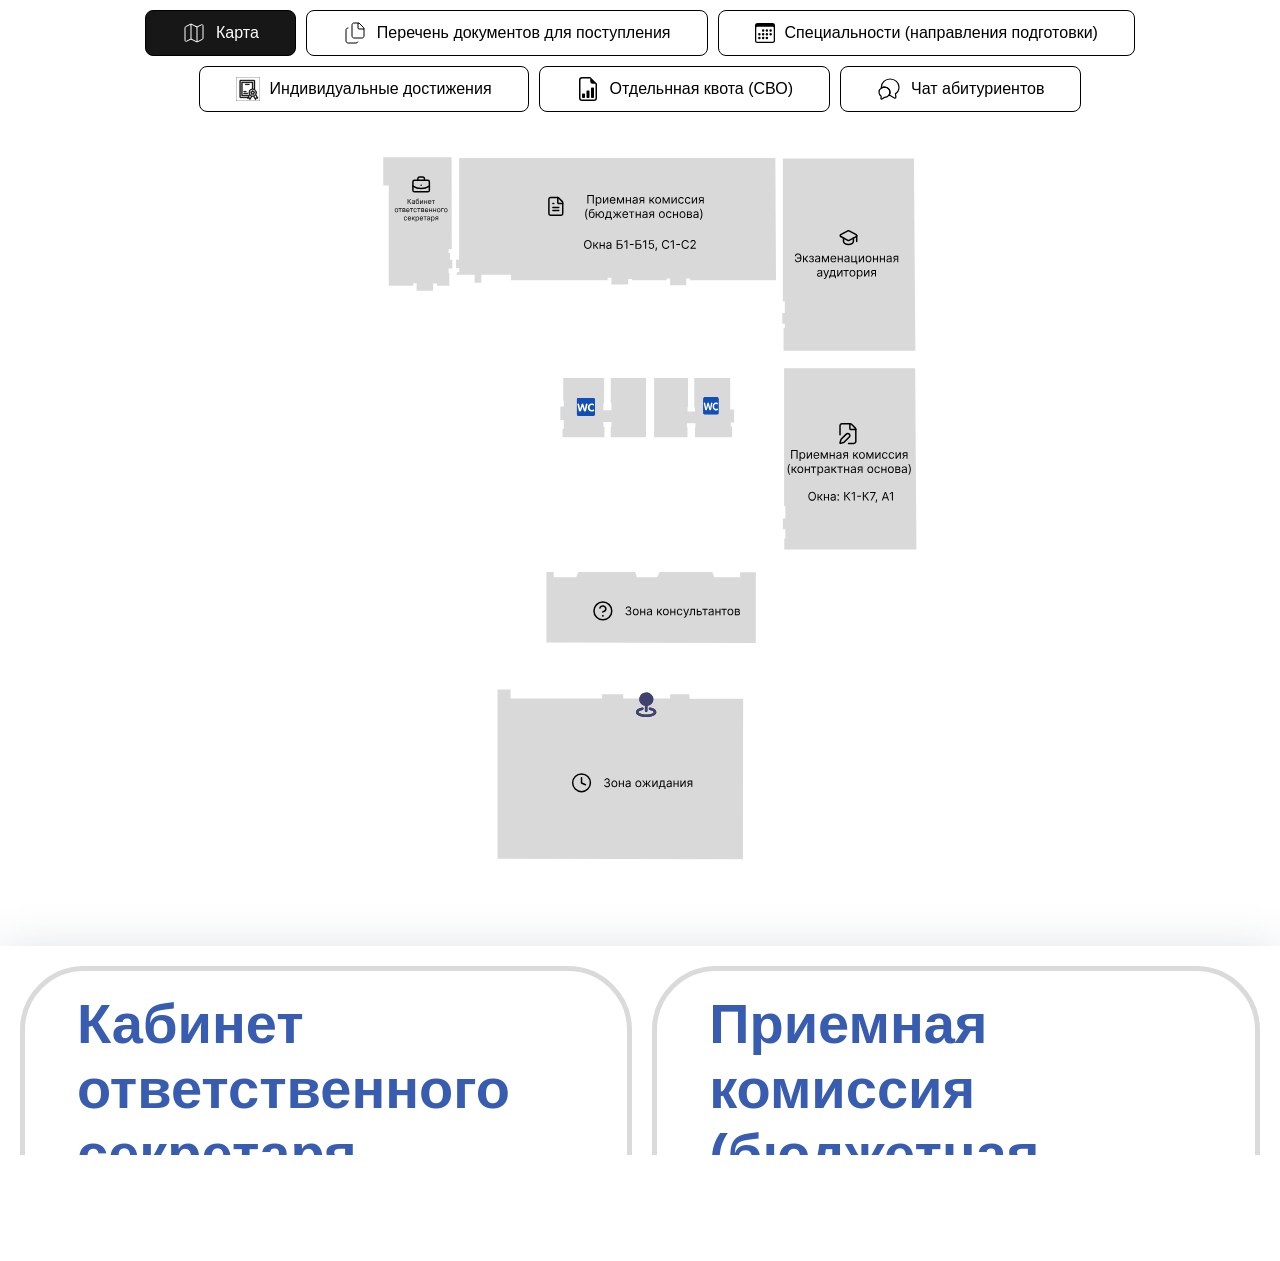
==== commit 42dec36c: "09.06" ====
--- a/index.html
+++ b/index.html
@@ -40,10 +40,9 @@
             Индивидуальные достижения
         </a>
         <a href="quota-svo.html">
-            <svg width="24" height="24" viewBox="0 0 60 60" xmlns="http://www.w3.org/2000/svg" fill="#000000" stroke="#000000">
-                <g id="SVGRepo_bgCarrier" stroke-width="0"/>
-                <g id="SVGRepo_tracerCarrier" stroke-linecap="round" stroke-linejoin="round"/>
-                <g id="SVGRepo_iconCarrier"> <defs> <style>.cls-1{fill:none;}.cls-2{fill:#000000;}</style> </defs> <title/> <g data-name="Layer 2" id="Layer_2"> <g id="Icons"> <g id="Award"> <rect class="cls-1" height="60" width="60"/> <path class="cls-2" d="M55.05,52.25l-4.81-8.32a9.75,9.75,0,0,0-3-12.91V9.9a2.34,2.34,0,0,0-2.34-2.34H11.52A2.33,2.33,0,0,0,9.19,9.9V49.75a2.33,2.33,0,0,0,2.33,2.33H28.57l-.1.17a1,1,0,0,0,0,1.06,1,1,0,0,0,1,.44l3.11-.4,1.21,2.89a1,1,0,0,0,.86.61h.06a1,1,0,0,0,.87-.5L40,48.71a10.21,10.21,0,0,0,1.77.17,10.43,10.43,0,0,0,1.78-.17L48,56.35a1,1,0,0,0,.87.5h.06a1,1,0,0,0,.86-.61L51,53.35l3.11.4a1,1,0,0,0,1-1.5ZM11.52,50.08a.33.33,0,0,1-.33-.33V9.9a.34.34,0,0,1,.33-.34H44.88a.34.34,0,0,1,.34.34V30a9.52,9.52,0,0,0-2.73-.61V13.29a1,1,0,0,0-1-1H14.91a1,1,0,0,0-1,1V46.35a1,1,0,0,0,1,1H31.3l-1.58,2.73ZM32,39.11a9.74,9.74,0,0,0,1.28,4.82l-.83,1.42H15.91V14.29H40.49V29.44A9.78,9.78,0,0,0,32,39.11Zm2.84,14.5-.72-1.73a1,1,0,0,0-1-.6l-1.86.23,3.36-5.82A9.75,9.75,0,0,0,38,48.12ZM34,39.11a7.76,7.76,0,1,1,7.76,7.77A7.77,7.77,0,0,1,34,39.11ZM50.45,51.28a1,1,0,0,0-1.05.6l-.72,1.73-3.17-5.49A9.75,9.75,0,0,0,49,45.69l3.36,5.82Z"/> <path class="cls-2" d="M46.57,36.87,44.14,36l-1.59-2A1,1,0,0,0,41,34l-1.59,2L37,36.87a1,1,0,0,0-.61.63,1,1,0,0,0,.12.87l1.46,2.14L38,43.1a1,1,0,0,0,.41.78,1,1,0,0,0,.87.15l2.48-.73,2.49.73a.86.86,0,0,0,.28,0,1,1,0,0,0,.58-.19,1,1,0,0,0,.42-.78l.07-2.59,1.46-2.14a1,1,0,0,0,.13-.87A1,1,0,0,0,46.57,36.87Zm-2.78,2.76a1,1,0,0,0-.18.53l0,1.59L42,41.3a1,1,0,0,0-.56,0L40,41.75l-.05-1.59a1,1,0,0,0-.18-.53l-.89-1.32,1.49-.53a1.09,1.09,0,0,0,.46-.33l1-1.26,1,1.26a1.09,1.09,0,0,0,.46.33l1.49.53Z"/> <path class="cls-2" d="M32.71,17.3h-9a1,1,0,0,0,0,2h9a1,1,0,0,0,0-2Z"/> <path class="cls-2" d="M19.79,37.67H24.9a1,1,0,0,0,0-2H19.79a1,1,0,0,0,0,2Z"/> <path class="cls-2" d="M29,40.09H19.79a1,1,0,0,0,0,2H29a1,1,0,0,0,0-2Z"/> </g> </g> </g> </g>
+            <svg xmlns="http://www.w3.org/2000/svg" width="24" height="24" fill="currentColor" class="bi bi-file-earmark-bar-graph" viewBox="0 0 16 16">
+                <path d="M10 13.5a.5.5 0 0 0 .5.5h1a.5.5 0 0 0 .5-.5v-6a.5.5 0 0 0-.5-.5h-1a.5.5 0 0 0-.5.5zm-2.5.5a.5.5 0 0 1-.5-.5v-4a.5.5 0 0 1 .5-.5h1a.5.5 0 0 1 .5.5v4a.5.5 0 0 1-.5.5zm-3 0a.5.5 0 0 1-.5-.5v-2a.5.5 0 0 1 .5-.5h1a.5.5 0 0 1 .5.5v2a.5.5 0 0 1-.5.5z"/>
+                <path d="M14 14V4.5L9.5 0H4a2 2 0 0 0-2 2v12a2 2 0 0 0 2 2h8a2 2 0 0 0 2-2M9.5 3A1.5 1.5 0 0 0 11 4.5h2V14a1 1 0 0 1-1 1H4a1 1 0 0 1-1-1V2a1 1 0 0 1 1-1h5.5z"/>
             </svg>
             Отдельнная квота (СВО)
         </a>
@@ -55,7 +54,7 @@
             Чат абитуриентов
         </a>
     </div>
-    <div class="preview hidden" id="idlePreview">
+    <!--<div class="preview hidden" id="idlePreview">
         <div class="honeycomb top">
             <img src="assets/img/honeycomb-top.png" alt="">
         </div>
@@ -169,7 +168,7 @@
         <div class="honeycomb bottom">
             <img src="assets/img/honeycomb-bottom.png" alt="">
         </div>
-    </div>
+    </div>-->
     <div class="main-content">
         <div class="svg-wrapp">
             <svg class="main-svg" viewBox="0 0 1776 2268" fill="none" xmlns="http://www.w3.org/2000/svg">
@@ -309,120 +308,6 @@
             </div>
         </div>
     </div>
-
-    <div class="wrapp-info">
-        <div class="info-box">
-            <div class="close-btn">
-                <svg xmlns="http://www.w3.org/2000/svg" width="20" height="20" fill="currentColor" class="bi bi-x-circle-fill" viewBox="0 0 16 16">
-                    <path d="M16 8A8 8 0 1 1 0 8a8 8 0 0 1 16 0M5.354 4.646a.5.5 0 1 0-.708.708L7.293 8l-2.647 2.646a.5.5 0 0 0 .708.708L8 8.707l2.646 2.647a.5.5 0 0 0 .708-.708L8.707 8l2.647-2.646a.5.5 0 0 0-.708-.708L8 7.293z"/>
-                </svg>
-            </div>
-            <h5>Кабинет ответственного секретаря</h5>
-            <div class="discription-box">
-                <h4>Описание:</h4>
-                <p>Решение спорных и нестандартных вопросов приемной кампании, утверждение списков на зачисление, согласование особых прав и льгот при поступлении.</p>
-            </div>
-        </div>
-    </div>
-    <div class="wrapp-info">
-        <div class="info-box">
-            <div class="close-btn">
-                <svg xmlns="http://www.w3.org/2000/svg" width="20" height="20" fill="currentColor" class="bi bi-x-circle-fill" viewBox="0 0 16 16">
-                    <path d="M16 8A8 8 0 1 1 0 8a8 8 0 0 1 16 0M5.354 4.646a.5.5 0 1 0-.708.708L7.293 8l-2.647 2.646a.5.5 0 0 0 .708.708L8 8.707l2.646 2.647a.5.5 0 0 0 .708-.708L8.707 8l2.647-2.646a.5.5 0 0 0-.708-.708L8 7.293z"/>
-                </svg>
-            </div>
-            <h5>Приемная комиссия</h5>
-            <div class="discription-box">
-                <h4>Описание:</h4>
-                <p>Здесь осуществляется прием документов на все формы и направления обучения, консультации по правилам поступления, направлениям подготовки и учету индивидуальных достижений. <br> При себе необходимо иметь паспорт, аттестат/диплом и СНИЛС.</p>
-            </div>
-        </div>
-    </div>
-    <div class="wrapp-info">
-        <div class="info-box">
-            <div class="close-btn">
-                <svg xmlns="http://www.w3.org/2000/svg" width="20" height="20" fill="currentColor" class="bi bi-x-circle-fill" viewBox="0 0 16 16">
-                    <path d="M16 8A8 8 0 1 1 0 8a8 8 0 0 1 16 0M5.354 4.646a.5.5 0 1 0-.708.708L7.293 8l-2.647 2.646a.5.5 0 0 0 .708.708L8 8.707l2.646 2.647a.5.5 0 0 0 .708-.708L8.707 8l2.647-2.646a.5.5 0 0 0-.708-.708L8 7.293z"/>
-                </svg>
-            </div>
-            <h5>Учебная аудитория</h5>
-            <div class="discription-box">
-                <h4>Описание:</h4>
-                <p>Помещение для проведения лекций, семинаров, практических занятий и зачетов. <br> Пожалуйста, соблюдайте тишину во время занятий и отключайте звук мобильных телефонов.</p>
-            </div>
-        </div>
-    </div>
-    <div class="wrapp-info">
-        <div class="info-box">
-            <div class="close-btn">
-                <svg xmlns="http://www.w3.org/2000/svg" width="20" height="20" fill="currentColor" class="bi bi-x-circle-fill" viewBox="0 0 16 16">
-                    <path d="M16 8A8 8 0 1 1 0 8a8 8 0 0 1 16 0M5.354 4.646a.5.5 0 1 0-.708.708L7.293 8l-2.647 2.646a.5.5 0 0 0 .708.708L8 8.707l2.646 2.647a.5.5 0 0 0 .708-.708L8.707 8l2.647-2.646a.5.5 0 0 0-.708-.708L8 7.293z"/>
-                </svg>
-            </div>
-            <h5>Контрактный отдел</h5>
-            <div class="discription-box">
-                <h4>Описание:</h4>
-                <p>Здесь вы можете заключить договор на обучение, получить квитанцию на оплату или справку-подтверждение стоимости. <br> При себе необходимо иметь паспорт.</p>
-            </div>
-        </div>
-    </div>
-    <div class="wrapp-info">
-        <div class="info-box">
-            <div class="close-btn">
-                <svg xmlns="http://www.w3.org/2000/svg" width="20" height="20" fill="currentColor" class="bi bi-x-circle-fill" viewBox="0 0 16 16">
-                    <path d="M16 8A8 8 0 1 1 0 8a8 8 0 0 1 16 0M5.354 4.646a.5.5 0 1 0-.708.708L7.293 8l-2.647 2.646a.5.5 0 0 0 .708.708L8 8.707l2.646 2.647a.5.5 0 0 0 .708-.708L8.707 8l2.647-2.646a.5.5 0 0 0-.708-.708L8 7.293z"/>
-                </svg>
-            </div>
-            <h5>Зона консультантов</h5>
-            <div class="discription-box">
-                <h4>Описание:</h4>
-                <p>Место, где представители факультетов и институтов помогут вам определиться с выбором профессии, расскажут о проходных баллах, специфике обучения и карьерных перспективах.</p>
-            </div>
-        </div>
-    </div>
-    <div class="wrapp-info">
-        <div class="info-box">
-            <div class="close-btn">
-                <svg xmlns="http://www.w3.org/2000/svg" width="20" height="20" fill="currentColor" class="bi bi-x-circle-fill" viewBox="0 0 16 16">
-                    <path d="M16 8A8 8 0 1 1 0 8a8 8 0 0 1 16 0M5.354 4.646a.5.5 0 1 0-.708.708L7.293 8l-2.647 2.646a.5.5 0 0 0 .708.708L8 8.707l2.646 2.647a.5.5 0 0 0 .708-.708L8.707 8l2.647-2.646a.5.5 0 0 0-.708-.708L8 7.293z"/>
-                </svg>
-            </div>
-            <h5>Зона Ожидания</h5>
-            <div class="discription-box">
-                <h4>Описание:</h4>
-                <p>Комфортное пространство для абитуриентов и их родителей. Здесь вы можете заполнить черновики заявлений или просто отдохнуть.</p>
-            </div>
-        </div>
-    </div>
-    
-    <div class="wrapp-info">
-        <div class="info-box">
-            <div class="close-btn">
-                <svg xmlns="http://www.w3.org/2000/svg" width="20" height="20" fill="currentColor" class="bi bi-x-circle-fill" viewBox="0 0 16 16">
-                    <path d="M16 8A8 8 0 1 1 0 8a8 8 0 0 1 16 0M5.354 4.646a.5.5 0 1 0-.708.708L7.293 8l-2.647 2.646a.5.5 0 0 0 .708.708L8 8.707l2.646 2.647a.5.5 0 0 0 .708-.708L8.707 8l2.647-2.646a.5.5 0 0 0-.708-.708L8 7.293z"/>
-                </svg>
-            </div>
-            <h5>Женский туалет</h5>
-            <div class="discription-box">
-                <h4>Описание:</h4>
-                <p>Санитарная комната.</p>
-            </div>
-        </div>
-    </div>
-    <div class="wrapp-info">
-        <div class="info-box">
-            <div class="close-btn">
-                <svg xmlns="http://www.w3.org/2000/svg" width="20" height="20" fill="currentColor" class="bi bi-x-circle-fill" viewBox="0 0 16 16">
-                    <path d="M16 8A8 8 0 1 1 0 8a8 8 0 0 1 16 0M5.354 4.646a.5.5 0 1 0-.708.708L7.293 8l-2.647 2.646a.5.5 0 0 0 .708.708L8 8.707l2.646 2.647a.5.5 0 0 0 .708-.708L8.707 8l2.647-2.646a.5.5 0 0 0-.708-.708L8 7.293z"/>
-                </svg>
-            </div>
-            <h5>Мужской туалет</h5>
-            <div class="discription-box">
-                <h4>Описание:</h4>
-                <p>Санитарная комната.</p>
-            </div>
-        </div>
-    </div>
     <script src="assets/js/main-script.js"></script>
 </body>
 </html>
--- a/assets/css/style.css
+++ b/assets/css/style.css
@@ -58,7 +58,6 @@
 }
 .menu-item.active{
     background-color: #F0F7FF;
-    border-radius: 2rem;
 }
 .menu-item h4{
     font-size: 3.5rem;
@@ -825,14 +824,16 @@
     /*Перечень документов*/
     .documents-list-content,
     .plan-content,
-    .achievements-content{
+    .achievements-content,
+    .quota-content{
         display: flex;
         flex-direction: column;
         gap: 4rem;
         margin-top: 3rem;
     }
     .plan-content,
-    .achievements-content{
+    .achievements-content,
+    .quota-content{
         overflow-y: scroll;
         height: 85vh;
     }
@@ -985,4 +986,23 @@
     .achievements-info:nth-child(2n){
         border-right: 5px solid black;
     }
+    /*Квота*/
+    .quota-content h3{
+        font-size: 4rem;
+        color: #385CAF;
+        text-align: center;
+        margin: 0 10rem;
+    }
+    .quota-list{
+        list-style-type: decimal;
+        margin: 0 10rem;
+        font-size: 2.8rem;
+    }
+    .quota-list li{
+        padding: 2rem 0;
+        border-bottom: 5px solid rgba(190, 190, 190, 0.589);
+    }
+    .quota-list li:last-child{
+        border-bottom: none;
+    }
 }
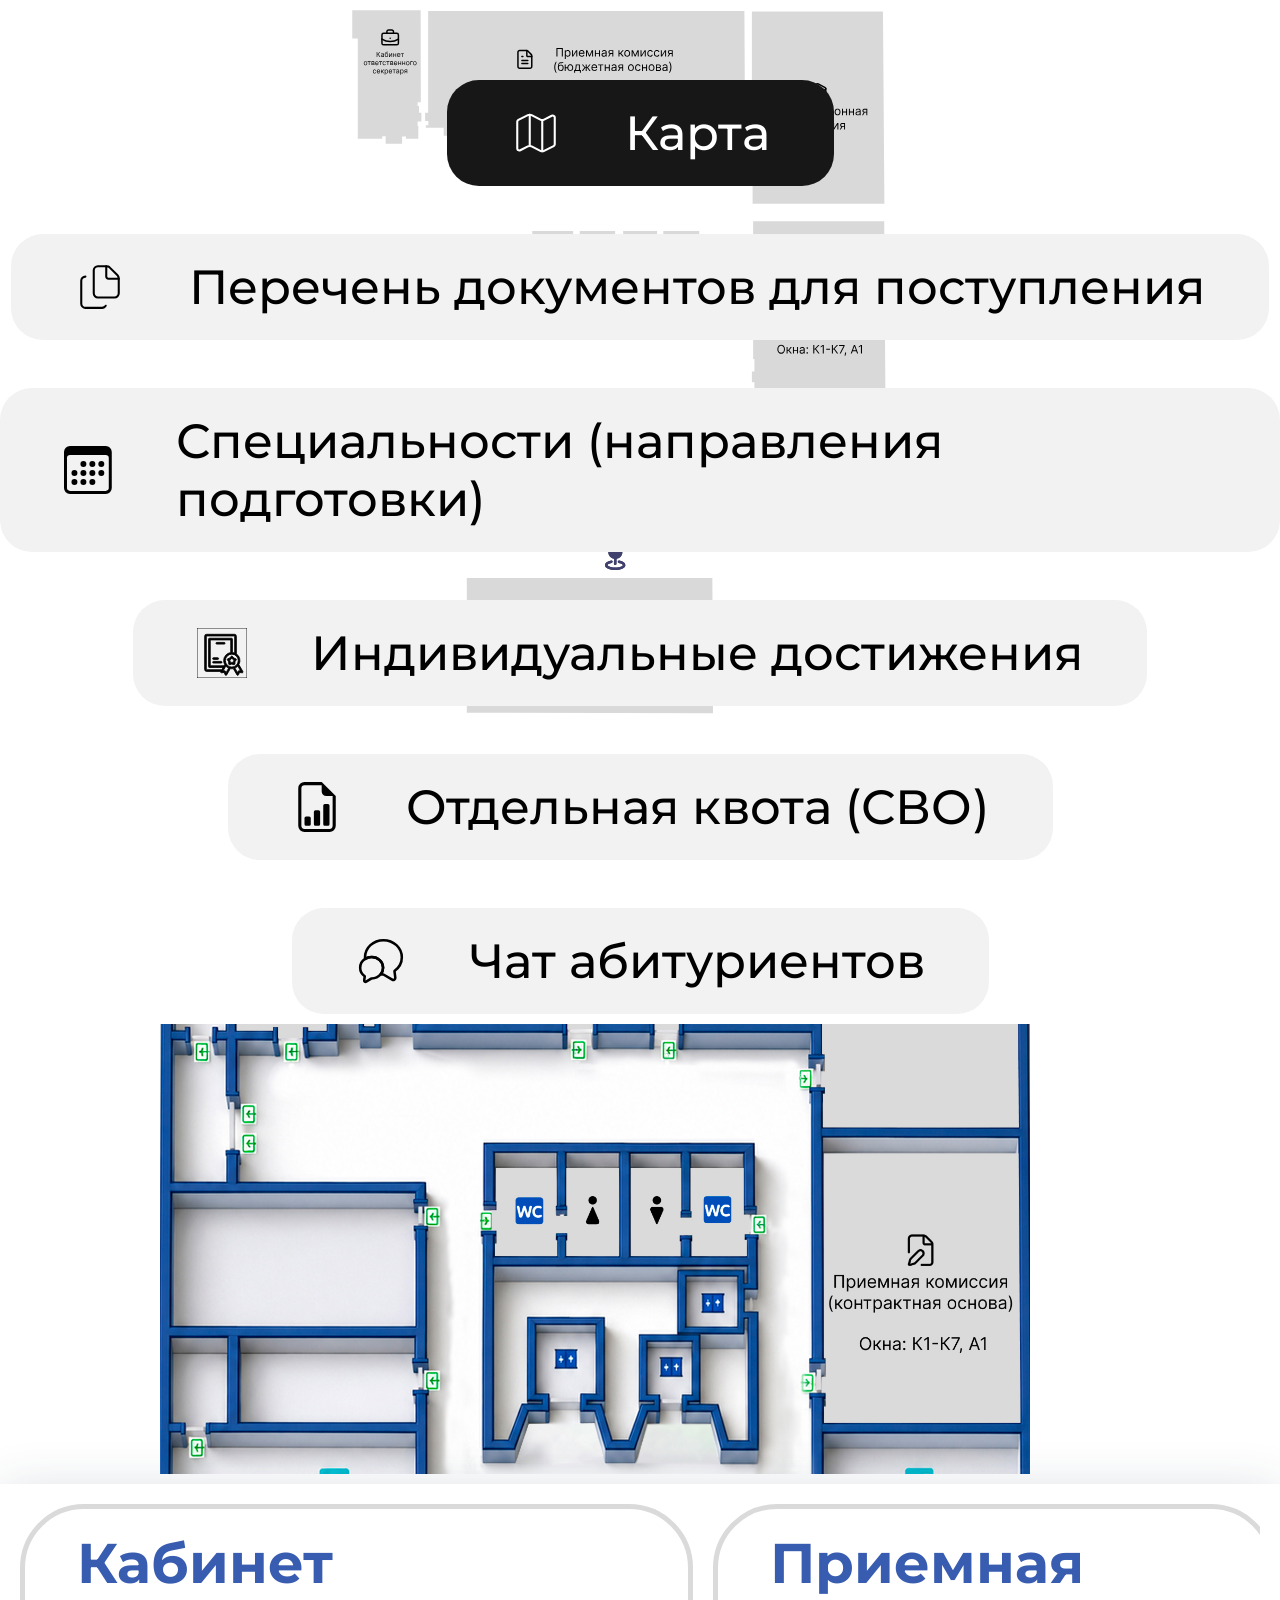
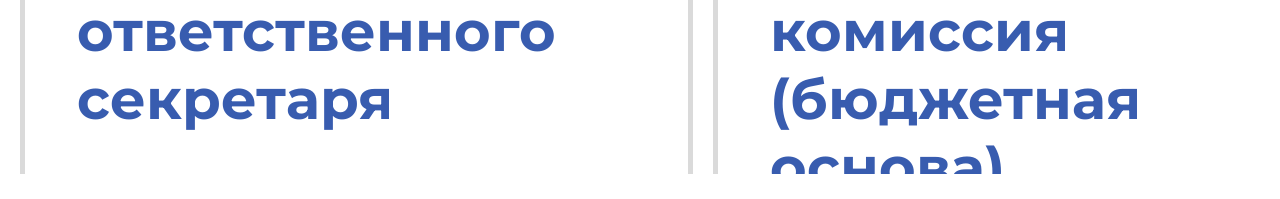
==== commit 404310f2: "16.06" ====
--- a/index.html
+++ b/index.html
@@ -44,7 +44,7 @@
                 <path d="M10 13.5a.5.5 0 0 0 .5.5h1a.5.5 0 0 0 .5-.5v-6a.5.5 0 0 0-.5-.5h-1a.5.5 0 0 0-.5.5zm-2.5.5a.5.5 0 0 1-.5-.5v-4a.5.5 0 0 1 .5-.5h1a.5.5 0 0 1 .5.5v4a.5.5 0 0 1-.5.5zm-3 0a.5.5 0 0 1-.5-.5v-2a.5.5 0 0 1 .5-.5h1a.5.5 0 0 1 .5.5v2a.5.5 0 0 1-.5.5z"/>
                 <path d="M14 14V4.5L9.5 0H4a2 2 0 0 0-2 2v12a2 2 0 0 0 2 2h8a2 2 0 0 0 2-2M9.5 3A1.5 1.5 0 0 0 11 4.5h2V14a1 1 0 0 1-1 1H4a1 1 0 0 1-1-1V2a1 1 0 0 1 1-1h5.5z"/>
             </svg>
-            Отдельнная квота (СВО)
+            Отдельная квота (СВО)
         </a>
         <a href="chat.html">
             <svg width="24" height="24" viewBox="0 0 59 59" fill="none" xmlns="http://www.w3.org/2000/svg">
@@ -206,20 +206,22 @@
                     <path class="room-text" d="M1380.6 1047.93C1380.6 1050.48 1380.14 1052.68 1379.23 1054.53C1378.31 1056.39 1377.05 1057.82 1375.44 1058.82C1373.84 1059.83 1372.01 1060.33 1369.95 1060.33C1367.89 1060.33 1366.06 1059.83 1364.46 1058.82C1362.86 1057.82 1361.59 1056.39 1360.68 1054.53C1359.76 1052.68 1359.3 1050.48 1359.3 1047.93C1359.3 1045.39 1359.76 1043.19 1360.68 1041.33C1361.59 1039.48 1362.86 1038.05 1364.46 1037.04C1366.06 1036.04 1367.89 1035.53 1369.95 1035.53C1372.01 1035.53 1373.84 1036.04 1375.44 1037.04C1377.05 1038.05 1378.31 1039.48 1379.23 1041.33C1380.14 1043.19 1380.6 1045.39 1380.6 1047.93ZM1377.78 1047.93C1377.78 1045.84 1377.43 1044.08 1376.73 1042.64C1376.04 1041.2 1375.1 1040.11 1373.91 1039.38C1372.73 1038.64 1371.41 1038.27 1369.95 1038.27C1368.49 1038.27 1367.16 1038.64 1365.98 1039.38C1364.8 1040.11 1363.86 1041.2 1363.16 1042.64C1362.47 1044.08 1362.12 1045.84 1362.12 1047.93C1362.12 1050.02 1362.47 1051.79 1363.16 1053.22C1363.86 1054.66 1364.8 1055.75 1365.98 1056.49C1367.16 1057.23 1368.49 1057.6 1369.95 1057.6C1371.41 1057.6 1372.73 1057.23 1373.91 1056.49C1375.1 1055.75 1376.04 1054.66 1376.73 1053.22C1377.43 1051.79 1377.78 1050.02 1377.78 1047.93ZM1385.14 1060V1041.9H1387.92V1049.77H1389.76L1396.27 1041.9H1399.85L1392.54 1050.62L1399.94 1060H1396.36L1390.42 1052.36H1387.92V1060H1385.14ZM1415.08 1049.68V1052.27H1405.09V1049.68H1415.08ZM1405.75 1041.9V1060H1402.97V1041.9H1405.75ZM1417.2 1041.9V1060H1414.42V1041.9H1417.2ZM1427.61 1060.42C1426.46 1060.42 1425.42 1060.21 1424.49 1059.78C1423.55 1059.34 1422.81 1058.7 1422.26 1057.88C1421.71 1057.05 1421.44 1056.04 1421.44 1054.86C1421.44 1053.82 1421.64 1052.98 1422.05 1052.34C1422.46 1051.69 1423 1051.18 1423.69 1050.81C1424.37 1050.44 1425.12 1050.16 1425.95 1049.98C1426.78 1049.79 1427.62 1049.64 1428.46 1049.53C1429.56 1049.39 1430.45 1049.29 1431.13 1049.22C1431.83 1049.14 1432.33 1049.01 1432.64 1048.83C1432.97 1048.65 1433.13 1048.33 1433.13 1047.88V1047.79C1433.13 1046.63 1432.81 1045.72 1432.17 1045.08C1431.54 1044.44 1430.59 1044.11 1429.31 1044.11C1427.98 1044.11 1426.94 1044.4 1426.18 1044.99C1425.43 1045.57 1424.9 1046.19 1424.59 1046.85L1421.95 1045.9C1422.43 1044.8 1423.05 1043.95 1423.84 1043.34C1424.63 1042.71 1425.5 1042.28 1426.43 1042.04C1427.38 1041.79 1428.3 1041.66 1429.21 1041.66C1429.8 1041.66 1430.46 1041.73 1431.22 1041.87C1431.98 1042.01 1432.71 1042.29 1433.42 1042.71C1434.14 1043.13 1434.73 1043.78 1435.2 1044.63C1435.67 1045.49 1435.91 1046.64 1435.91 1048.07V1060H1433.13V1057.55H1432.98C1432.8 1057.94 1432.48 1058.36 1432.04 1058.81C1431.6 1059.26 1431.02 1059.64 1430.29 1059.95C1429.56 1060.27 1428.66 1060.42 1427.61 1060.42ZM1428.04 1057.93C1429.14 1057.93 1430.06 1057.71 1430.82 1057.28C1431.58 1056.85 1432.15 1056.29 1432.54 1055.6C1432.93 1054.92 1433.13 1054.2 1433.13 1053.45V1050.9C1433.01 1051.04 1432.75 1051.17 1432.35 1051.29C1431.96 1051.4 1431.5 1051.5 1430.98 1051.59C1430.47 1051.66 1429.97 1051.73 1429.48 1051.8C1429.01 1051.85 1428.62 1051.9 1428.32 1051.94C1427.6 1052.03 1426.92 1052.19 1426.29 1052.4C1425.67 1052.6 1425.17 1052.91 1424.78 1053.33C1424.41 1053.74 1424.22 1054.3 1424.22 1055C1424.22 1055.97 1424.57 1056.7 1425.29 1057.2C1426.01 1057.68 1426.93 1057.93 1428.04 1057.93ZM1443.01 1060.19C1442.43 1060.19 1441.93 1059.98 1441.51 1059.56C1441.1 1059.15 1440.89 1058.65 1440.89 1058.07C1440.89 1057.49 1441.1 1056.99 1441.51 1056.57C1441.93 1056.15 1442.43 1055.95 1443.01 1055.95C1443.59 1055.95 1444.09 1056.15 1444.51 1056.57C1444.92 1056.99 1445.13 1057.49 1445.13 1058.07C1445.13 1058.45 1445.03 1058.81 1444.84 1059.13C1444.65 1059.45 1444.39 1059.71 1444.07 1059.91C1443.76 1060.09 1443.4 1060.19 1443.01 1060.19ZM1443.01 1046.75C1442.43 1046.75 1441.93 1046.54 1441.51 1046.13C1441.1 1045.71 1440.89 1045.21 1440.89 1044.63C1440.89 1044.05 1441.1 1043.55 1441.51 1043.13C1441.93 1042.72 1442.43 1042.51 1443.01 1042.51C1443.59 1042.51 1444.09 1042.72 1444.51 1043.13C1444.92 1043.55 1445.13 1044.05 1445.13 1044.63C1445.13 1045.02 1445.03 1045.37 1444.84 1045.69C1444.65 1046.01 1444.39 1046.27 1444.07 1046.47C1443.76 1046.66 1443.4 1046.75 1443.01 1046.75ZM1474.03 1060L1465.73 1048.92H1462.76V1060H1459.84V1035.86H1462.76V1046.33H1464.03L1473.7 1035.86H1477.18L1467.43 1046.47L1477.51 1060H1474.03ZM1489.35 1035.86V1060H1486.43V1038.93H1486.29L1480.4 1042.84V1039.87L1486.43 1035.86H1489.35ZM1506.71 1046.64V1049.23H1496.15V1046.64H1506.71ZM1526.17 1060L1517.88 1048.92H1514.91V1060H1511.98V1035.86H1514.91V1046.33H1516.18L1525.84 1035.86H1529.33L1519.57 1046.47L1529.66 1060H1526.17ZM1533.77 1060L1544.56 1038.64V1038.46H1532.12V1035.86H1547.58V1038.6L1536.83 1060H1533.77ZM1552.02 1056.7L1551.83 1057.97C1551.7 1058.87 1551.5 1059.83 1551.22 1060.85C1550.95 1061.87 1550.67 1062.83 1550.38 1063.74C1550.09 1064.64 1549.85 1065.36 1549.66 1065.89H1547.54C1547.65 1065.39 1547.78 1064.73 1547.94 1063.9C1548.11 1063.08 1548.27 1062.15 1548.44 1061.13C1548.61 1060.12 1548.75 1059.08 1548.86 1058.02L1549 1056.7H1552.02ZM1567.88 1060H1564.81L1573.67 1035.86H1576.69L1585.55 1060H1582.49L1575.28 1039.68H1575.09L1567.88 1060ZM1569.01 1050.57H1581.36V1053.16H1569.01V1050.57ZM1596.24 1035.86V1060H1593.32V1038.93H1593.18L1587.28 1042.84V1039.87L1593.32 1035.86H1596.24Z" fill="black"></path>
                 </g>
                 <g class="room-group">
-                    <path class="room" d="M1212.18 1458.61L1212.18 1261L1168.5 1261L1168.5 1274.5L1096 1274.5L1090.5 1260L943 1260L936 1274.5L879 1274.5L874.5 1260L715.5 1260L709 1275L646.5 1275L646.5 1260L625.833 1260L625.833 1457.6L1212.18 1458.61Z" fill="#D9D9D9"/>
-                    <path class="room-item" d="M784.03 1393.9C797.777 1393.9 808.921 1382.75 808.921 1369.01C808.921 1355.26 797.777 1344.11 784.03 1344.11C770.283 1344.11 759.139 1355.26 759.139 1369.01C759.139 1382.75 770.283 1393.9 784.03 1393.9Z" stroke="black" stroke-width="4.1485" stroke-linecap="round" stroke-linejoin="round"/>
-                    <path class="room-item" d="M775.732 1360.72C776.402 1358.87 777.722 1357.31 779.461 1356.32C781.199 1355.33 783.244 1354.97 785.231 1355.3C787.219 1355.63 789.021 1356.63 790.32 1358.13C791.619 1359.63 792.329 1361.52 792.326 1363.48C792.326 1369.01 783.787 1371.77 783.787 1371.77" stroke="black" stroke-width="4.1485" stroke-linecap="round" stroke-linejoin="round"/>
-                    <path class="room-item" d="M784.029 1382.83H784.056" stroke="black" stroke-width="5.53133" stroke-linecap="round" stroke-linejoin="round"/>
-                    <path class="room-text" d="M855.702 1381.34C854.146 1381.34 852.76 1381.07 851.542 1380.53C850.332 1380 849.369 1379.26 848.654 1378.31C847.947 1377.35 847.562 1376.24 847.499 1374.97H850.469C850.532 1375.75 850.799 1376.42 851.271 1376.99C851.742 1377.54 852.359 1377.98 853.121 1378.28C853.883 1378.59 854.728 1378.74 855.655 1378.74C856.692 1378.74 857.611 1378.56 858.413 1378.2C859.214 1377.84 859.843 1377.34 860.298 1376.69C860.754 1376.05 860.982 1375.3 860.982 1374.45C860.982 1373.57 860.762 1372.78 860.322 1372.11C859.882 1371.42 859.238 1370.89 858.389 1370.5C857.541 1370.12 856.503 1369.93 855.278 1369.93H853.345V1367.33H855.278C856.236 1367.33 857.077 1367.16 857.8 1366.82C858.531 1366.47 859.1 1365.98 859.509 1365.35C859.925 1364.73 860.133 1363.99 860.133 1363.14C860.133 1362.32 859.953 1361.61 859.591 1361.01C859.23 1360.4 858.719 1359.93 858.059 1359.59C857.407 1359.25 856.637 1359.08 855.749 1359.08C854.916 1359.08 854.131 1359.24 853.392 1359.54C852.661 1359.84 852.064 1360.28 851.601 1360.85C851.137 1361.42 850.886 1362.1 850.846 1362.9H848.018C848.065 1361.64 848.446 1360.53 849.161 1359.58C849.876 1358.62 850.811 1357.87 851.966 1357.34C853.129 1356.81 854.406 1356.54 855.796 1356.54C857.289 1356.54 858.57 1356.84 859.638 1357.45C860.707 1358.04 861.528 1358.83 862.102 1359.82C862.675 1360.8 862.962 1361.86 862.962 1363C862.962 1364.36 862.604 1365.52 861.889 1366.47C861.182 1367.43 860.22 1368.1 859.002 1368.47V1368.65C860.526 1368.91 861.717 1369.55 862.573 1370.6C863.429 1371.64 863.858 1372.92 863.858 1374.45C863.858 1375.77 863.5 1376.94 862.785 1377.99C862.078 1379.03 861.112 1379.84 859.886 1380.44C858.66 1381.04 857.266 1381.34 855.702 1381.34ZM876.079 1381.38C874.445 1381.38 873.011 1380.99 871.777 1380.22C870.552 1379.44 869.593 1378.35 868.902 1376.95C868.218 1375.55 867.876 1373.92 867.876 1372.05C867.876 1370.16 868.218 1368.52 868.902 1367.11C869.593 1365.7 870.552 1364.61 871.777 1363.83C873.011 1363.06 874.445 1362.67 876.079 1362.67C877.713 1362.67 879.143 1363.06 880.369 1363.83C881.603 1364.61 882.561 1365.7 883.245 1367.11C883.936 1368.52 884.282 1370.16 884.282 1372.05C884.282 1373.92 883.936 1375.55 883.245 1376.95C882.561 1378.35 881.603 1379.44 880.369 1380.22C879.143 1380.99 877.713 1381.38 876.079 1381.38ZM876.079 1378.88C877.321 1378.88 878.342 1378.57 879.143 1377.93C879.945 1377.29 880.538 1376.46 880.923 1375.42C881.308 1374.38 881.5 1373.26 881.5 1372.05C881.5 1370.84 881.308 1369.71 880.923 1368.67C880.538 1367.62 879.945 1366.78 879.143 1366.13C878.342 1365.49 877.321 1365.17 876.079 1365.17C874.838 1365.17 873.816 1365.49 873.015 1366.13C872.214 1366.78 871.62 1367.62 871.235 1368.67C870.85 1369.71 870.658 1370.84 870.658 1372.05C870.658 1373.26 870.85 1374.38 871.235 1375.42C871.62 1376.46 872.214 1377.29 873.015 1377.93C873.816 1378.57 874.838 1378.88 876.079 1378.88ZM900.643 1370.68V1373.27H890.649V1370.68H900.643ZM891.309 1362.9V1381.01H888.528V1362.9H891.309ZM902.764 1362.9V1381.01H899.983V1362.9H902.764ZM913.171 1381.43C912.024 1381.43 910.983 1381.21 910.048 1380.78C909.113 1380.34 908.37 1379.71 907.82 1378.88C907.27 1378.05 906.995 1377.05 906.995 1375.87C906.995 1374.83 907.2 1373.99 907.608 1373.35C908.017 1372.69 908.563 1372.18 909.246 1371.81C909.93 1371.44 910.684 1371.17 911.509 1370.99C912.342 1370.8 913.179 1370.65 914.02 1370.54C915.12 1370.4 916.011 1370.29 916.695 1370.22C917.386 1370.14 917.889 1370.01 918.203 1369.83C918.526 1369.65 918.687 1369.34 918.687 1368.89V1368.8C918.687 1367.63 918.368 1366.73 917.732 1366.09C917.103 1365.44 916.149 1365.12 914.868 1365.12C913.54 1365.12 912.499 1365.41 911.745 1365.99C910.991 1366.57 910.46 1367.19 910.154 1367.85L907.514 1366.91C907.985 1365.81 908.614 1364.95 909.4 1364.34C910.193 1363.72 911.058 1363.29 911.993 1363.04C912.935 1362.79 913.862 1362.67 914.774 1362.67C915.355 1362.67 916.023 1362.74 916.777 1362.88C917.54 1363.01 918.274 1363.29 918.981 1363.72C919.696 1364.14 920.29 1364.78 920.761 1365.64C921.232 1366.49 921.468 1367.64 921.468 1369.08V1381.01H918.687V1378.55H918.545C918.357 1378.95 918.042 1379.37 917.602 1379.82C917.162 1380.26 916.577 1380.64 915.846 1380.96C915.116 1381.27 914.224 1381.43 913.171 1381.43ZM913.595 1378.93C914.695 1378.93 915.622 1378.72 916.377 1378.28C917.139 1377.85 917.712 1377.29 918.097 1376.61C918.49 1375.93 918.687 1375.21 918.687 1374.45V1371.91C918.569 1372.05 918.31 1372.18 917.909 1372.3C917.516 1372.41 917.06 1372.5 916.542 1372.59C916.031 1372.67 915.532 1372.74 915.045 1372.8C914.566 1372.86 914.177 1372.91 913.878 1372.94C913.155 1373.04 912.48 1373.19 911.851 1373.4C911.23 1373.61 910.728 1373.92 910.343 1374.34C909.965 1374.74 909.777 1375.3 909.777 1376.01C909.777 1376.98 910.134 1377.71 910.849 1378.2C911.572 1378.69 912.488 1378.93 913.595 1378.93ZM935.879 1381.01V1362.9H938.66V1370.78H940.499L947.004 1362.9H950.587L943.28 1371.62L950.681 1381.01H947.099L941.159 1373.37H938.66V1381.01H935.879ZM960.313 1381.38C958.679 1381.38 957.245 1380.99 956.011 1380.22C954.786 1379.44 953.827 1378.35 953.136 1376.95C952.452 1375.55 952.11 1373.92 952.11 1372.05C952.11 1370.16 952.452 1368.52 953.136 1367.11C953.827 1365.7 954.786 1364.61 956.011 1363.83C957.245 1363.06 958.679 1362.67 960.313 1362.67C961.947 1362.67 963.377 1363.06 964.603 1363.83C965.837 1364.61 966.795 1365.7 967.479 1367.11C968.17 1368.52 968.516 1370.16 968.516 1372.05C968.516 1373.92 968.17 1375.55 967.479 1376.95C966.795 1378.35 965.837 1379.44 964.603 1380.22C963.377 1380.99 961.947 1381.38 960.313 1381.38ZM960.313 1378.88C961.554 1378.88 962.576 1378.57 963.377 1377.93C964.179 1377.29 964.772 1376.46 965.157 1375.42C965.542 1374.38 965.734 1373.26 965.734 1372.05C965.734 1370.84 965.542 1369.71 965.157 1368.67C964.772 1367.62 964.179 1366.78 963.377 1366.13C962.576 1365.49 961.554 1365.17 960.313 1365.17C959.072 1365.17 958.05 1365.49 957.249 1366.13C956.447 1366.78 955.854 1367.62 955.469 1368.67C955.084 1369.71 954.892 1370.84 954.892 1372.05C954.892 1373.26 955.084 1374.38 955.469 1375.42C955.854 1376.46 956.447 1377.29 957.249 1377.93C958.05 1378.57 959.072 1378.88 960.313 1378.88ZM984.877 1370.68V1373.27H974.883V1370.68H984.877ZM975.543 1362.9V1381.01H972.761V1362.9H975.543ZM986.998 1362.9V1381.01H984.217V1362.9H986.998ZM999.432 1381.38C997.735 1381.38 996.274 1380.98 995.048 1380.18C993.822 1379.38 992.879 1378.28 992.219 1376.87C991.559 1375.46 991.229 1373.86 991.229 1372.05C991.229 1370.21 991.567 1368.59 992.243 1367.18C992.926 1365.77 993.877 1364.66 995.095 1363.87C996.321 1363.07 997.751 1362.67 999.385 1362.67C1000.66 1362.67 1001.8 1362.9 1002.83 1363.37C1003.85 1363.85 1004.68 1364.51 1005.34 1365.35C1005.99 1366.2 1006.39 1367.19 1006.55 1368.32H1003.77C1003.56 1367.5 1003.09 1366.77 1002.35 1366.13C1001.63 1365.49 1000.66 1365.17 999.432 1365.17C998.348 1365.17 997.397 1365.45 996.58 1366.01C995.771 1366.57 995.138 1367.36 994.683 1368.38C994.235 1369.4 994.011 1370.59 994.011 1371.95C994.011 1373.35 994.231 1374.57 994.671 1375.61C995.119 1376.65 995.747 1377.45 996.556 1378.02C997.374 1378.6 998.332 1378.88 999.432 1378.88C1000.15 1378.88 1000.81 1378.76 1001.4 1378.51C1001.99 1378.26 1002.49 1377.89 1002.9 1377.42C1003.31 1376.95 1003.6 1376.39 1003.77 1375.73H1006.55C1006.39 1376.79 1006 1377.76 1005.38 1378.61C1004.77 1379.46 1003.96 1380.14 1002.94 1380.64C1001.94 1381.14 1000.77 1381.38 999.432 1381.38ZM1012.41 1387.79C1011.94 1387.79 1011.52 1387.76 1011.15 1387.68C1010.78 1387.61 1010.52 1387.54 1010.38 1387.46L1011.09 1385.01C1011.76 1385.19 1012.36 1385.25 1012.88 1385.2C1013.4 1385.15 1013.86 1384.92 1014.26 1384.51C1014.67 1384.1 1015.04 1383.43 1015.38 1382.51L1015.9 1381.1L1009.2 1362.9H1012.22L1017.22 1377.33H1017.4L1022.4 1362.9H1025.42L1017.73 1383.65C1017.39 1384.58 1016.96 1385.35 1016.45 1385.97C1015.94 1386.59 1015.35 1387.05 1014.67 1387.35C1014 1387.65 1013.25 1387.79 1012.41 1387.79ZM1025.96 1381.01V1378.41H1026.62C1027.17 1378.41 1027.62 1378.31 1027.98 1378.09C1028.34 1377.87 1028.63 1377.49 1028.85 1376.95C1029.08 1376.4 1029.25 1375.64 1029.37 1374.67C1029.5 1373.68 1029.59 1372.43 1029.64 1370.92L1029.97 1362.9H1042.04V1381.01H1039.26V1365.5H1032.61L1032.33 1371.95C1032.27 1373.44 1032.13 1374.75 1031.93 1375.88C1031.73 1377 1031.43 1377.95 1031.02 1378.71C1030.62 1379.47 1030.09 1380.04 1029.42 1380.43C1028.75 1380.81 1027.91 1381.01 1026.91 1381.01H1025.96ZM1049.55 1369.46H1054.73C1056.85 1369.46 1058.48 1369.99 1059.6 1371.07C1060.72 1372.15 1061.29 1373.51 1061.29 1375.16C1061.29 1376.24 1061.03 1377.23 1060.53 1378.12C1060.03 1379 1059.29 1379.7 1058.32 1380.23C1057.34 1380.75 1056.15 1381.01 1054.73 1381.01H1047.14V1362.9H1049.92V1378.41H1054.73C1055.83 1378.41 1056.74 1378.12 1057.44 1377.54C1058.15 1376.96 1058.5 1376.21 1058.5 1375.3C1058.5 1374.34 1058.15 1373.56 1057.44 1372.96C1056.74 1372.35 1055.83 1372.05 1054.73 1372.05H1049.55V1369.46ZM1062.6 1365.5V1362.9H1077.31V1365.5H1071.37V1381.01H1068.59V1365.5H1062.6ZM1085.75 1381.43C1084.61 1381.43 1083.57 1381.21 1082.63 1380.78C1081.7 1380.34 1080.95 1379.71 1080.4 1378.88C1079.85 1378.05 1079.58 1377.05 1079.58 1375.87C1079.58 1374.83 1079.78 1373.99 1080.19 1373.35C1080.6 1372.69 1081.15 1372.18 1081.83 1371.81C1082.51 1371.44 1083.27 1371.17 1084.09 1370.99C1084.93 1370.8 1085.76 1370.65 1086.6 1370.54C1087.7 1370.4 1088.6 1370.29 1089.28 1370.22C1089.97 1370.14 1090.47 1370.01 1090.79 1369.83C1091.11 1369.65 1091.27 1369.34 1091.27 1368.89V1368.8C1091.27 1367.63 1090.95 1366.73 1090.32 1366.09C1089.69 1365.44 1088.73 1365.12 1087.45 1365.12C1086.12 1365.12 1085.08 1365.41 1084.33 1365.99C1083.57 1366.57 1083.04 1367.19 1082.74 1367.85L1080.1 1366.91C1080.57 1365.81 1081.2 1364.95 1081.98 1364.34C1082.78 1363.72 1083.64 1363.29 1084.58 1363.04C1085.52 1362.79 1086.45 1362.67 1087.36 1362.67C1087.94 1362.67 1088.61 1362.74 1089.36 1362.88C1090.12 1363.01 1090.86 1363.29 1091.57 1363.72C1092.28 1364.14 1092.87 1364.78 1093.34 1365.64C1093.82 1366.49 1094.05 1367.64 1094.05 1369.08V1381.01H1091.27V1378.55H1091.13C1090.94 1378.95 1090.63 1379.37 1090.19 1379.82C1089.75 1380.26 1089.16 1380.64 1088.43 1380.96C1087.7 1381.27 1086.81 1381.43 1085.75 1381.43ZM1086.18 1378.93C1087.28 1378.93 1088.21 1378.72 1088.96 1378.28C1089.72 1377.85 1090.3 1377.29 1090.68 1376.61C1091.07 1375.93 1091.27 1375.21 1091.27 1374.45V1371.91C1091.15 1372.05 1090.89 1372.18 1090.49 1372.3C1090.1 1372.41 1089.64 1372.5 1089.13 1372.59C1088.61 1372.67 1088.12 1372.74 1087.63 1372.8C1087.15 1372.86 1086.76 1372.91 1086.46 1372.94C1085.74 1373.04 1085.06 1373.19 1084.43 1373.4C1083.81 1373.61 1083.31 1373.92 1082.93 1374.34C1082.55 1374.74 1082.36 1375.3 1082.36 1376.01C1082.36 1376.98 1082.72 1377.71 1083.43 1378.2C1084.16 1378.69 1085.07 1378.93 1086.18 1378.93ZM1111.24 1370.68V1373.27H1101.25V1370.68H1111.24ZM1101.91 1362.9V1381.01H1099.13V1362.9H1101.91ZM1113.37 1362.9V1381.01H1110.58V1362.9H1113.37ZM1115.98 1365.5V1362.9H1130.69V1365.5H1124.75V1381.01H1121.97V1365.5H1115.98ZM1141.16 1381.38C1139.53 1381.38 1138.09 1380.99 1136.86 1380.22C1135.63 1379.44 1134.68 1378.35 1133.98 1376.95C1133.3 1375.55 1132.96 1373.92 1132.96 1372.05C1132.96 1370.16 1133.3 1368.52 1133.98 1367.11C1134.68 1365.7 1135.63 1364.61 1136.86 1363.83C1138.09 1363.06 1139.53 1362.67 1141.16 1362.67C1142.8 1362.67 1144.23 1363.06 1145.45 1363.83C1146.69 1364.61 1147.64 1365.7 1148.33 1367.11C1149.02 1368.52 1149.36 1370.16 1149.36 1372.05C1149.36 1373.92 1149.02 1375.55 1148.33 1376.95C1147.64 1378.35 1146.69 1379.44 1145.45 1380.22C1144.23 1380.99 1142.8 1381.38 1141.16 1381.38ZM1141.16 1378.88C1142.4 1378.88 1143.42 1378.57 1144.23 1377.93C1145.03 1377.29 1145.62 1376.46 1146.01 1375.42C1146.39 1374.38 1146.58 1373.26 1146.58 1372.05C1146.58 1370.84 1146.39 1369.71 1146.01 1368.67C1145.62 1367.62 1145.03 1366.78 1144.23 1366.13C1143.42 1365.49 1142.4 1365.17 1141.16 1365.17C1139.92 1365.17 1138.9 1365.49 1138.1 1366.13C1137.3 1366.78 1136.7 1367.62 1136.32 1368.67C1135.93 1369.71 1135.74 1370.84 1135.74 1372.05C1135.74 1373.26 1135.93 1374.38 1136.32 1375.42C1136.7 1376.46 1137.3 1377.29 1138.1 1377.93C1138.9 1378.57 1139.92 1378.88 1141.16 1378.88ZM1153.61 1381.01V1362.9H1161.01C1162.96 1362.9 1164.51 1363.34 1165.65 1364.22C1166.8 1365.1 1167.38 1366.27 1167.38 1367.71C1167.38 1368.81 1167.05 1369.66 1166.4 1370.27C1165.75 1370.87 1164.91 1371.27 1163.89 1371.48C1164.55 1371.58 1165.2 1371.81 1165.83 1372.19C1166.47 1372.57 1166.99 1373.09 1167.41 1373.75C1167.83 1374.4 1168.04 1375.2 1168.04 1376.15C1168.04 1377.08 1167.8 1377.91 1167.33 1378.64C1166.86 1379.37 1166.18 1379.95 1165.3 1380.37C1164.42 1380.79 1163.37 1381.01 1162.14 1381.01H1153.61ZM1156.25 1378.46H1162.14C1163.1 1378.46 1163.85 1378.23 1164.39 1377.78C1164.94 1377.32 1165.21 1376.7 1165.21 1375.91C1165.21 1374.98 1164.94 1374.24 1164.39 1373.71C1163.85 1373.17 1163.1 1372.9 1162.14 1372.9H1156.25V1378.46ZM1156.25 1370.49H1161.01C1161.76 1370.49 1162.4 1370.39 1162.93 1370.19C1163.47 1369.97 1163.88 1369.68 1164.16 1369.29C1164.45 1368.9 1164.59 1368.43 1164.59 1367.9C1164.59 1367.14 1164.28 1366.54 1163.64 1366.11C1163 1365.67 1162.13 1365.45 1161.01 1365.45H1156.25V1370.49Z" fill="black"/>
-                </g>
-                <g class="room-group">
-                    <path class="room" d="M1176.08 2064.19L1176.85 1615.19L1026.5 1614.93L1026.5 1602.5L972.5 1602.5L972.5 1614.51L841 1614.51L841 1602.5L782 1602.5L782 1614.51L525.5 1614.06L525.5 1589L489 1589L489 2063L1176.08 2064.19Z" fill="#D9D9D9"/>
-                    <path class="room-item" d="M724.274 1875.12C738.021 1875.12 749.165 1863.98 749.165 1850.23C749.165 1836.49 738.021 1825.34 724.274 1825.34C710.527 1825.34 699.383 1836.49 699.383 1850.23C699.383 1863.98 710.527 1875.12 724.274 1875.12Z" stroke="black" stroke-width="4.1485" stroke-linecap="round" stroke-linejoin="round"/>
-                    <path class="room-item" d="M724.274 1836.41V1850.93L735.337 1855.76" stroke="black" stroke-width="4.1485" stroke-linecap="round" stroke-linejoin="round"/>
-                    <path class="room-text" d="M795.892 1862.56C794.336 1862.56 792.949 1862.3 791.732 1861.76C790.522 1861.23 789.559 1860.49 788.844 1859.54C788.137 1858.58 787.752 1857.47 787.689 1856.2H790.659C790.722 1856.98 790.989 1857.65 791.46 1858.22C791.932 1858.77 792.549 1859.21 793.311 1859.51C794.073 1859.82 794.918 1859.97 795.845 1859.97C796.882 1859.97 797.801 1859.79 798.602 1859.43C799.404 1859.07 800.032 1858.57 800.488 1857.92C800.944 1857.28 801.172 1856.53 801.172 1855.68C801.172 1854.79 800.952 1854.01 800.512 1853.34C800.072 1852.65 799.427 1852.12 798.579 1851.73C797.73 1851.35 796.693 1851.16 795.468 1851.16H793.535V1848.56H795.468C796.426 1848.56 797.267 1848.39 797.99 1848.04C798.72 1847.7 799.29 1847.21 799.699 1846.58C800.115 1845.95 800.323 1845.22 800.323 1844.37C800.323 1843.55 800.142 1842.84 799.781 1842.23C799.42 1841.63 798.909 1841.16 798.249 1840.82C797.597 1840.48 796.827 1840.31 795.939 1840.31C795.106 1840.31 794.32 1840.47 793.582 1840.77C792.851 1841.07 792.254 1841.51 791.79 1842.08C791.327 1842.65 791.075 1843.33 791.036 1844.13H788.208C788.255 1842.87 788.636 1841.76 789.351 1840.81C790.066 1839.85 791.001 1839.1 792.156 1838.57C793.319 1838.03 794.595 1837.77 795.986 1837.77C797.479 1837.77 798.76 1838.07 799.828 1838.68C800.897 1839.27 801.718 1840.06 802.291 1841.04C802.865 1842.03 803.152 1843.09 803.152 1844.23C803.152 1845.59 802.794 1846.74 802.079 1847.7C801.372 1848.66 800.41 1849.33 799.192 1849.69V1849.88C800.716 1850.13 801.906 1850.78 802.763 1851.83C803.619 1852.86 804.047 1854.15 804.047 1855.68C804.047 1856.99 803.69 1858.17 802.975 1859.22C802.268 1860.25 801.301 1861.07 800.076 1861.67C798.85 1862.27 797.455 1862.56 795.892 1862.56ZM816.269 1862.61C814.635 1862.61 813.201 1862.22 811.967 1861.44C810.742 1860.67 809.783 1859.58 809.092 1858.18C808.408 1856.78 808.066 1855.15 808.066 1853.28C808.066 1851.39 808.408 1849.75 809.092 1848.34C809.783 1846.93 810.742 1845.84 811.967 1845.06C813.201 1844.29 814.635 1843.9 816.269 1843.9C817.903 1843.9 819.333 1844.29 820.559 1845.06C821.792 1845.84 822.751 1846.93 823.435 1848.34C824.126 1849.75 824.472 1851.39 824.472 1853.28C824.472 1855.15 824.126 1856.78 823.435 1858.18C822.751 1859.58 821.792 1860.67 820.559 1861.44C819.333 1862.22 817.903 1862.61 816.269 1862.61ZM816.269 1860.11C817.51 1860.11 818.532 1859.79 819.333 1859.16C820.135 1858.52 820.728 1857.69 821.113 1856.65C821.498 1855.61 821.69 1854.49 821.69 1853.28C821.69 1852.07 821.498 1850.94 821.113 1849.89C820.728 1848.85 820.135 1848.01 819.333 1847.36C818.532 1846.72 817.51 1846.39 816.269 1846.39C815.028 1846.39 814.006 1846.72 813.205 1847.36C812.403 1848.01 811.81 1848.85 811.425 1849.89C811.04 1850.94 810.848 1852.07 810.848 1853.28C810.848 1854.49 811.04 1855.61 811.425 1856.65C811.81 1857.69 812.403 1858.52 813.205 1859.16C814.006 1859.79 815.028 1860.11 816.269 1860.11ZM840.833 1851.91V1854.5H830.839V1851.91H840.833ZM831.499 1844.13V1862.23H828.717V1844.13H831.499ZM842.954 1844.13V1862.23H840.173V1844.13H842.954ZM853.361 1862.66C852.214 1862.66 851.173 1862.44 850.238 1862.01C849.303 1861.57 848.56 1860.94 848.01 1860.11C847.46 1859.28 847.185 1858.27 847.185 1857.1C847.185 1856.06 847.39 1855.22 847.798 1854.57C848.207 1853.92 848.753 1853.41 849.436 1853.04C850.12 1852.67 850.874 1852.4 851.699 1852.22C852.532 1852.03 853.369 1851.88 854.209 1851.77C855.309 1851.63 856.201 1851.52 856.885 1851.45C857.576 1851.37 858.079 1851.24 858.393 1851.06C858.715 1850.88 858.876 1850.57 858.876 1850.12V1850.02C858.876 1848.86 858.558 1847.96 857.922 1847.31C857.293 1846.67 856.339 1846.35 855.058 1846.35C853.73 1846.35 852.689 1846.64 851.935 1847.22C851.181 1847.8 850.65 1848.42 850.344 1849.08L847.704 1848.14C848.175 1847.04 848.804 1846.18 849.59 1845.57C850.383 1844.95 851.247 1844.52 852.182 1844.27C853.125 1844.02 854.052 1843.9 854.964 1843.9C855.545 1843.9 856.213 1843.97 856.967 1844.11C857.729 1844.24 858.464 1844.52 859.171 1844.95C859.886 1845.37 860.479 1846.01 860.951 1846.87C861.422 1847.72 861.658 1848.87 861.658 1850.31V1862.23H858.876V1859.78H858.735C858.546 1860.18 858.232 1860.6 857.792 1861.04C857.352 1861.49 856.767 1861.87 856.036 1862.19C855.305 1862.5 854.414 1862.66 853.361 1862.66ZM853.785 1860.16C854.885 1860.16 855.812 1859.94 856.567 1859.51C857.329 1859.08 857.902 1858.52 858.287 1857.84C858.68 1857.15 858.876 1856.44 858.876 1855.68V1853.14C858.759 1853.28 858.499 1853.41 858.099 1853.52C857.706 1853.63 857.25 1853.73 856.732 1853.82C856.221 1853.9 855.722 1853.97 855.235 1854.03C854.755 1854.09 854.367 1854.13 854.068 1854.17C853.345 1854.27 852.669 1854.42 852.041 1854.63C851.42 1854.84 850.917 1855.15 850.532 1855.56C850.155 1855.97 849.967 1856.53 849.967 1857.24C849.967 1858.2 850.324 1858.93 851.039 1859.43C851.762 1859.92 852.677 1860.16 853.785 1860.16ZM883.423 1862.61C881.788 1862.61 880.355 1862.22 879.121 1861.44C877.895 1860.67 876.937 1859.58 876.245 1858.18C875.562 1856.78 875.22 1855.15 875.22 1853.28C875.22 1851.39 875.562 1849.75 876.245 1848.34C876.937 1846.93 877.895 1845.84 879.121 1845.06C880.355 1844.29 881.788 1843.9 883.423 1843.9C885.057 1843.9 886.487 1844.29 887.713 1845.06C888.946 1845.84 889.905 1846.93 890.588 1848.34C891.28 1849.75 891.625 1851.39 891.625 1853.28C891.625 1855.15 891.28 1856.78 890.588 1858.18C889.905 1859.58 888.946 1860.67 887.713 1861.44C886.487 1862.22 885.057 1862.61 883.423 1862.61ZM883.423 1860.11C884.664 1860.11 885.686 1859.79 886.487 1859.16C887.288 1858.52 887.882 1857.69 888.267 1856.65C888.652 1855.61 888.844 1854.49 888.844 1853.28C888.844 1852.07 888.652 1850.94 888.267 1849.89C887.882 1848.85 887.288 1848.01 886.487 1847.36C885.686 1846.72 884.664 1846.39 883.423 1846.39C882.181 1846.39 881.16 1846.72 880.359 1847.36C879.557 1848.01 878.964 1848.85 878.579 1849.89C878.194 1850.94 878.001 1852.07 878.001 1853.28C878.001 1854.49 878.194 1855.61 878.579 1856.65C878.964 1857.69 879.557 1858.52 880.359 1859.16C881.16 1859.79 882.181 1860.11 883.423 1860.11ZM893.994 1862.23L901.348 1853.04L894.089 1844.13H897.389L903.423 1851.86H904.931V1844.13H907.713V1851.86H909.174L915.208 1844.13H918.508L911.295 1853.04L918.602 1862.23H915.255L909.127 1854.46H907.713V1862.23H904.931V1854.46H903.517L897.341 1862.23H893.994ZM925.358 1858.13L934.08 1844.13H937.285V1862.23H934.504V1848.23L925.83 1862.23H922.577V1844.13H925.358V1858.13ZM940.447 1867.42V1859.64H941.955C942.325 1859.26 942.643 1858.84 942.91 1858.39C943.177 1857.94 943.409 1857.41 943.605 1856.8C943.81 1856.18 943.983 1855.43 944.124 1854.54C944.265 1853.64 944.391 1852.56 944.501 1851.3L945.114 1844.13H956.617V1859.64H959.398V1867.42H956.617V1862.23H943.228V1867.42H940.447ZM945.114 1859.64H953.835V1846.72H947.707L947.235 1851.3C947.039 1853.19 946.795 1854.84 946.505 1856.26C946.214 1857.67 945.75 1858.8 945.114 1859.64ZM968.417 1862.66C967.27 1862.66 966.229 1862.44 965.294 1862.01C964.359 1861.57 963.616 1860.94 963.066 1860.11C962.516 1859.28 962.241 1858.27 962.241 1857.1C962.241 1856.06 962.445 1855.22 962.854 1854.57C963.263 1853.92 963.809 1853.41 964.492 1853.04C965.176 1852.67 965.93 1852.4 966.755 1852.22C967.588 1852.03 968.425 1851.88 969.265 1851.77C970.365 1851.63 971.257 1851.52 971.941 1851.45C972.632 1851.37 973.135 1851.24 973.449 1851.06C973.771 1850.88 973.932 1850.57 973.932 1850.12V1850.02C973.932 1848.86 973.614 1847.96 972.978 1847.31C972.349 1846.67 971.395 1846.35 970.114 1846.35C968.786 1846.35 967.745 1846.64 966.991 1847.22C966.236 1847.8 965.706 1848.42 965.4 1849.08L962.76 1848.14C963.231 1847.04 963.86 1846.18 964.645 1845.57C965.439 1844.95 966.303 1844.52 967.238 1844.27C968.181 1844.02 969.108 1843.9 970.02 1843.9C970.601 1843.9 971.269 1843.97 972.023 1844.11C972.785 1844.24 973.52 1844.52 974.227 1844.95C974.942 1845.37 975.535 1846.01 976.007 1846.87C976.478 1847.72 976.714 1848.87 976.714 1850.31V1862.23H973.932V1859.78H973.791C973.602 1860.18 973.288 1860.6 972.848 1861.04C972.408 1861.49 971.823 1861.87 971.092 1862.19C970.361 1862.5 969.47 1862.66 968.417 1862.66ZM968.841 1860.16C969.941 1860.16 970.868 1859.94 971.622 1859.51C972.385 1859.08 972.958 1858.52 973.343 1857.84C973.736 1857.15 973.932 1856.44 973.932 1855.68V1853.14C973.815 1853.28 973.555 1853.41 973.155 1853.52C972.762 1853.63 972.306 1853.73 971.787 1853.82C971.277 1853.9 970.778 1853.97 970.291 1854.03C969.811 1854.09 969.423 1854.13 969.124 1854.17C968.401 1854.27 967.725 1854.42 967.097 1854.63C966.476 1854.84 965.973 1855.15 965.588 1855.56C965.211 1855.97 965.023 1856.53 965.023 1857.24C965.023 1858.2 965.38 1858.93 966.095 1859.43C966.818 1859.92 967.733 1860.16 968.841 1860.16ZM993.906 1851.91V1854.5H983.912V1851.91H993.906ZM984.572 1844.13V1862.23H981.79V1844.13H984.572ZM996.027 1844.13V1862.23H993.246V1844.13H996.027ZM1003.89 1858.13L1012.61 1844.13H1015.82V1862.23H1013.03V1848.23L1004.36 1862.23H1001.11V1844.13H1003.89V1858.13ZM1031.8 1862.23V1846.68H1026.99C1025.91 1846.68 1025.05 1846.93 1024.43 1847.43C1023.81 1847.93 1023.5 1848.63 1023.5 1849.51C1023.5 1850.37 1023.78 1851.05 1024.34 1851.54C1024.9 1852.04 1025.68 1852.29 1026.66 1852.29H1032.51V1854.88H1026.66C1025.44 1854.88 1024.38 1854.66 1023.49 1854.23C1022.6 1853.8 1021.92 1853.18 1021.44 1852.38C1020.96 1851.57 1020.72 1850.61 1020.72 1849.51C1020.72 1848.39 1020.97 1847.43 1021.48 1846.63C1021.98 1845.83 1022.7 1845.21 1023.63 1844.78C1024.57 1844.35 1025.69 1844.13 1026.99 1844.13H1034.44V1862.23H1031.8ZM1019.73 1862.23L1024.87 1853.23H1027.89L1022.75 1862.23H1019.73Z" fill="black"/>
+                    <path class="room" d="M1213.24 1458.38L1213.25 1308.5L1164.88 1308.5L942.499 1308.5L712.564 1308.51L625.951 1308.51L625.947 1458.39L919.594 1458.38L1066.17 1458.38L1140.2 1458.38L1213.24 1458.38Z" fill="#D9D9D9"/>
+                    <path class="room-item" d="M777.843 1407.48C791.59 1407.48 802.734 1396.33 802.734 1382.59C802.734 1368.84 791.59 1357.69 777.843 1357.69C764.096 1357.69 752.952 1368.84 752.952 1382.59C752.952 1396.33 764.096 1407.48 777.843 1407.48Z" stroke="black" stroke-width="4.1485" stroke-linecap="round" stroke-linejoin="round"/>
+                    <path class="room-item" d="M777.842 1368.76V1383.28L788.905 1388.12" stroke="black" stroke-width="4.1485" stroke-linecap="round" stroke-linejoin="round"/>
+                    <path class="room-text" d="M849.46 1394.92C847.905 1394.92 846.518 1394.65 845.3 1394.11C844.09 1393.58 843.127 1392.84 842.412 1391.89C841.705 1390.93 841.32 1389.82 841.257 1388.55H844.227C844.29 1389.33 844.557 1390 845.029 1390.57C845.5 1391.12 846.117 1391.56 846.879 1391.86C847.641 1392.17 848.486 1392.32 849.413 1392.32C850.45 1392.32 851.369 1392.14 852.171 1391.78C852.972 1391.42 853.601 1390.92 854.057 1390.27C854.512 1389.63 854.74 1388.88 854.74 1388.03C854.74 1387.15 854.52 1386.36 854.08 1385.69C853.64 1385 852.996 1384.47 852.147 1384.09C851.299 1383.7 850.262 1383.51 849.036 1383.51H847.103V1380.91H849.036C849.994 1380.91 850.835 1380.74 851.558 1380.4C852.289 1380.05 852.858 1379.56 853.267 1378.93C853.683 1378.31 853.892 1377.57 853.892 1376.72C853.892 1375.9 853.711 1375.19 853.349 1374.59C852.988 1373.98 852.477 1373.51 851.817 1373.17C851.165 1372.83 850.395 1372.66 849.507 1372.66C848.674 1372.66 847.889 1372.82 847.15 1373.12C846.42 1373.42 845.822 1373.86 845.359 1374.43C844.895 1375 844.644 1375.68 844.605 1376.48H841.776C841.823 1375.22 842.204 1374.11 842.919 1373.16C843.634 1372.2 844.569 1371.45 845.724 1370.92C846.887 1370.39 848.164 1370.12 849.554 1370.12C851.047 1370.12 852.328 1370.42 853.397 1371.03C854.465 1371.62 855.286 1372.41 855.86 1373.4C856.433 1374.38 856.72 1375.44 856.72 1376.58C856.72 1377.94 856.363 1379.1 855.648 1380.05C854.94 1381.01 853.978 1381.68 852.76 1382.05V1382.23C854.284 1382.49 855.475 1383.13 856.331 1384.18C857.188 1385.22 857.616 1386.5 857.616 1388.03C857.616 1389.35 857.258 1390.52 856.543 1391.57C855.836 1392.61 854.87 1393.42 853.644 1394.02C852.418 1394.62 851.024 1394.92 849.46 1394.92ZM869.837 1394.96C868.203 1394.96 866.769 1394.57 865.536 1393.8C864.31 1393.02 863.351 1391.93 862.66 1390.53C861.976 1389.13 861.635 1387.5 861.635 1385.63C861.635 1383.74 861.976 1382.1 862.66 1380.69C863.351 1379.28 864.31 1378.19 865.536 1377.41C866.769 1376.64 868.203 1376.25 869.837 1376.25C871.472 1376.25 872.902 1376.64 874.127 1377.41C875.361 1378.19 876.319 1379.28 877.003 1380.69C877.694 1382.1 878.04 1383.74 878.04 1385.63C878.04 1387.5 877.694 1389.13 877.003 1390.53C876.319 1391.93 875.361 1393.02 874.127 1393.8C872.902 1394.57 871.472 1394.96 869.837 1394.96ZM869.837 1392.46C871.079 1392.46 872.1 1392.15 872.902 1391.51C873.703 1390.87 874.296 1390.04 874.681 1389C875.066 1387.96 875.259 1386.84 875.259 1385.63C875.259 1384.42 875.066 1383.29 874.681 1382.25C874.296 1381.2 873.703 1380.36 872.902 1379.71C872.1 1379.07 871.079 1378.75 869.837 1378.75C868.596 1378.75 867.575 1379.07 866.773 1379.71C865.972 1380.36 865.378 1381.2 864.993 1382.25C864.608 1383.29 864.416 1384.42 864.416 1385.63C864.416 1386.84 864.608 1387.96 864.993 1389C865.378 1390.04 865.972 1390.87 866.773 1391.51C867.575 1392.15 868.596 1392.46 869.837 1392.46ZM894.401 1384.26V1386.85H884.407V1384.26H894.401ZM885.067 1376.48V1394.59H882.286V1376.48H885.067ZM896.523 1376.48V1394.59H893.741V1376.48H896.523ZM906.929 1395.01C905.782 1395.01 904.741 1394.79 903.806 1394.36C902.871 1393.92 902.129 1393.29 901.579 1392.46C901.029 1391.63 900.754 1390.63 900.754 1389.45C900.754 1388.41 900.958 1387.57 901.366 1386.93C901.775 1386.27 902.321 1385.76 903.005 1385.39C903.688 1385.02 904.442 1384.75 905.267 1384.57C906.1 1384.38 906.937 1384.23 907.778 1384.12C908.878 1383.98 909.77 1383.87 910.453 1383.8C911.145 1383.72 911.647 1383.59 911.962 1383.41C912.284 1383.23 912.445 1382.92 912.445 1382.47V1382.38C912.445 1381.21 912.127 1380.31 911.49 1379.67C910.862 1379.02 909.907 1378.7 908.626 1378.7C907.299 1378.7 906.257 1378.99 905.503 1379.57C904.749 1380.15 904.219 1380.77 903.912 1381.43L901.272 1380.49C901.744 1379.39 902.372 1378.53 903.158 1377.92C903.951 1377.3 904.816 1376.87 905.751 1376.62C906.694 1376.37 907.621 1376.25 908.532 1376.25C909.113 1376.25 909.781 1376.32 910.536 1376.46C911.298 1376.59 912.032 1376.87 912.739 1377.3C913.454 1377.72 914.048 1378.36 914.519 1379.22C914.991 1380.07 915.226 1381.22 915.226 1382.66V1394.59H912.445V1392.13H912.303C912.115 1392.53 911.801 1392.95 911.361 1393.4C910.921 1393.84 910.335 1394.22 909.605 1394.54C908.874 1394.85 907.982 1395.01 906.929 1395.01ZM907.354 1392.51C908.453 1392.51 909.381 1392.3 910.135 1391.86C910.897 1391.43 911.471 1390.87 911.856 1390.19C912.248 1389.51 912.445 1388.79 912.445 1388.03V1385.49C912.327 1385.63 912.068 1385.76 911.667 1385.88C911.274 1385.99 910.818 1386.08 910.3 1386.17C909.789 1386.25 909.29 1386.32 908.803 1386.38C908.324 1386.44 907.935 1386.49 907.636 1386.52C906.914 1386.62 906.238 1386.77 905.609 1386.98C904.989 1387.19 904.486 1387.5 904.101 1387.92C903.724 1388.32 903.535 1388.88 903.535 1389.59C903.535 1390.56 903.893 1391.29 904.607 1391.78C905.33 1392.27 906.246 1392.51 907.354 1392.51ZM936.991 1394.96C935.357 1394.96 933.923 1394.57 932.689 1393.8C931.464 1393.02 930.505 1391.93 929.814 1390.53C929.13 1389.13 928.788 1387.5 928.788 1385.63C928.788 1383.74 929.13 1382.1 929.814 1380.69C930.505 1379.28 931.464 1378.19 932.689 1377.41C933.923 1376.64 935.357 1376.25 936.991 1376.25C938.625 1376.25 940.055 1376.64 941.281 1377.41C942.515 1378.19 943.473 1379.28 944.157 1380.69C944.848 1382.1 945.194 1383.74 945.194 1385.63C945.194 1387.5 944.848 1389.13 944.157 1390.53C943.473 1391.93 942.515 1393.02 941.281 1393.8C940.055 1394.57 938.625 1394.96 936.991 1394.96ZM936.991 1392.46C938.232 1392.46 939.254 1392.15 940.055 1391.51C940.857 1390.87 941.45 1390.04 941.835 1389C942.22 1387.96 942.412 1386.84 942.412 1385.63C942.412 1384.42 942.22 1383.29 941.835 1382.25C941.45 1381.2 940.857 1380.36 940.055 1379.71C939.254 1379.07 938.232 1378.75 936.991 1378.75C935.75 1378.75 934.728 1379.07 933.927 1379.71C933.125 1380.36 932.532 1381.2 932.147 1382.25C931.762 1383.29 931.57 1384.42 931.57 1385.63C931.57 1386.84 931.762 1387.96 932.147 1389C932.532 1390.04 933.125 1390.87 933.927 1391.51C934.728 1392.15 935.75 1392.46 936.991 1392.46ZM947.563 1394.59L954.917 1385.39L947.657 1376.48H950.957L956.991 1384.21H958.5V1376.48H961.281V1384.21H962.742L968.777 1376.48H972.077L964.864 1385.39L972.171 1394.59H968.824L962.695 1386.81H961.281V1394.59H958.5V1386.81H957.085L950.91 1394.59H947.563ZM978.927 1390.48L987.648 1376.48H990.854V1394.59H988.072V1380.58L979.398 1394.59H976.145V1376.48H978.927V1390.48ZM994.015 1399.77V1391.99H995.524C995.893 1391.61 996.211 1391.19 996.478 1390.74C996.746 1390.3 996.977 1389.77 997.174 1389.15C997.378 1388.53 997.551 1387.78 997.692 1386.89C997.834 1385.99 997.959 1384.91 998.069 1383.65L998.682 1376.48H1010.18V1391.99H1012.97V1399.77H1010.18V1394.59H996.797V1399.77H994.015ZM998.682 1391.99H1007.4V1379.08H1001.28L1000.8 1383.65C1000.61 1385.54 1000.36 1387.2 1000.07 1388.61C999.782 1390.02 999.319 1391.15 998.682 1391.99ZM1021.99 1395.01C1020.84 1395.01 1019.8 1394.79 1018.86 1394.36C1017.93 1393.92 1017.18 1393.29 1016.63 1392.46C1016.08 1391.63 1015.81 1390.63 1015.81 1389.45C1015.81 1388.41 1016.01 1387.57 1016.42 1386.93C1016.83 1386.27 1017.38 1385.76 1018.06 1385.39C1018.74 1385.02 1019.5 1384.75 1020.32 1384.57C1021.16 1384.38 1021.99 1384.23 1022.83 1384.12C1023.93 1383.98 1024.83 1383.87 1025.51 1383.8C1026.2 1383.72 1026.7 1383.59 1027.02 1383.41C1027.34 1383.23 1027.5 1382.92 1027.5 1382.47V1382.38C1027.5 1381.21 1027.18 1380.31 1026.55 1379.67C1025.92 1379.02 1024.96 1378.7 1023.68 1378.7C1022.35 1378.7 1021.31 1378.99 1020.56 1379.57C1019.8 1380.15 1019.27 1380.77 1018.97 1381.43L1016.33 1380.49C1016.8 1379.39 1017.43 1378.53 1018.21 1377.92C1019.01 1377.3 1019.87 1376.87 1020.81 1376.62C1021.75 1376.37 1022.68 1376.25 1023.59 1376.25C1024.17 1376.25 1024.84 1376.32 1025.59 1376.46C1026.35 1376.59 1027.09 1376.87 1027.8 1377.3C1028.51 1377.72 1029.1 1378.36 1029.58 1379.22C1030.05 1380.07 1030.28 1381.22 1030.28 1382.66V1394.59H1027.5V1392.13H1027.36C1027.17 1392.53 1026.86 1392.95 1026.42 1393.4C1025.98 1393.84 1025.39 1394.22 1024.66 1394.54C1023.93 1394.85 1023.04 1395.01 1021.99 1395.01ZM1022.41 1392.51C1023.51 1392.51 1024.44 1392.3 1025.19 1391.86C1025.95 1391.43 1026.53 1390.87 1026.91 1390.19C1027.3 1389.51 1027.5 1388.79 1027.5 1388.03V1385.49C1027.38 1385.63 1027.12 1385.76 1026.72 1385.88C1026.33 1385.99 1025.87 1386.08 1025.36 1386.17C1024.85 1386.25 1024.35 1386.32 1023.86 1386.38C1023.38 1386.44 1022.99 1386.49 1022.69 1386.52C1021.97 1386.62 1021.29 1386.77 1020.67 1386.98C1020.04 1387.19 1019.54 1387.5 1019.16 1387.92C1018.78 1388.32 1018.59 1388.88 1018.59 1389.59C1018.59 1390.56 1018.95 1391.29 1019.66 1391.78C1020.39 1392.27 1021.3 1392.51 1022.41 1392.51ZM1047.47 1384.26V1386.85H1037.48V1384.26H1047.47ZM1038.14 1376.48V1394.59H1035.36V1376.48H1038.14ZM1049.6 1376.48V1394.59H1046.81V1376.48H1049.6ZM1057.46 1390.48L1066.18 1376.48H1069.38V1394.59H1066.6V1380.58L1057.93 1394.59H1054.68V1376.48H1057.46V1390.48ZM1085.37 1394.59V1379.03H1080.56C1079.47 1379.03 1078.62 1379.28 1078 1379.78C1077.38 1380.29 1077.07 1380.98 1077.07 1381.86C1077.07 1382.72 1077.35 1383.4 1077.91 1383.9C1078.47 1384.39 1079.25 1384.64 1080.23 1384.64H1086.07V1387.23H1080.23C1079 1387.23 1077.95 1387.02 1077.06 1386.58C1076.17 1386.15 1075.49 1385.53 1075.01 1384.73C1074.53 1383.92 1074.29 1382.97 1074.29 1381.86C1074.29 1380.74 1074.54 1379.78 1075.04 1378.98C1075.55 1378.18 1076.27 1377.56 1077.2 1377.13C1078.14 1376.7 1079.26 1376.48 1080.56 1376.48H1088.01V1394.59H1085.37ZM1073.3 1394.59L1078.44 1385.58H1081.45L1076.32 1394.59H1073.3Z" fill="black"/>
+                </g>
+                <g class="room-group">
+                    <path class="room" d="M1179 2067L1177.3 1688.26L526.142 1688.26L489.653 1688.24L489.82 2065.58L1179 2067Z" fill="#D9D9D9"/>
+                    <path class="room-item" d="M656.868 1902.36C670.615 1902.35 681.763 1891.2 681.769 1877.46C681.775 1863.71 670.635 1852.57 656.889 1852.58C643.142 1852.59 631.993 1863.74 631.987 1877.48C631.981 1891.23 643.121 1902.37 656.868 1902.36Z" stroke="black" stroke-width="4.1485" stroke-linecap="round" stroke-linejoin="round"/>
+                    <path class="room-item" d="M648.584 1869.19C649.254 1867.34 650.576 1865.78 652.314 1864.79C654.053 1863.79 656.098 1863.43 658.085 1863.76C660.072 1864.09 661.875 1865.09 663.173 1866.59C664.471 1868.09 665.181 1869.98 665.177 1871.94C665.175 1877.47 656.635 1880.24 656.635 1880.24" stroke="black" stroke-width="4.1485" stroke-linecap="round" stroke-linejoin="round"/>
+                    <path class="room-item" d="M656.872 1891.3L656.899 1891.3" stroke="black" stroke-width="5.53133" stroke-linecap="round" stroke-linejoin="round"/>
+                    <path class="room-text" d="M728.546 1889.76C726.99 1889.76 725.604 1889.5 724.386 1888.96C723.176 1888.43 722.214 1887.69 721.499 1886.74C720.793 1885.78 720.408 1884.67 720.346 1883.4L723.316 1883.4C723.378 1884.18 723.645 1884.85 724.116 1885.41C724.588 1885.97 725.204 1886.4 725.966 1886.71C726.728 1887.02 727.573 1887.17 728.5 1887.17C729.537 1887.17 730.456 1886.99 731.258 1886.62C732.059 1886.26 732.688 1885.76 733.144 1885.11C733.6 1884.47 733.828 1883.72 733.829 1882.87C733.829 1881.99 733.609 1881.21 733.17 1880.53C732.73 1879.85 732.086 1879.31 731.238 1878.93C730.389 1878.54 729.352 1878.35 728.126 1878.35L726.194 1878.35L726.195 1875.76L728.127 1875.76C729.086 1875.76 729.927 1875.59 730.65 1875.24C731.381 1874.89 731.95 1874.41 732.359 1873.78C732.776 1873.15 732.985 1872.41 732.985 1871.56C732.985 1870.74 732.805 1870.03 732.444 1869.43C732.082 1868.82 731.572 1868.35 730.912 1868.01C730.26 1867.68 729.49 1867.51 728.602 1867.51C727.77 1867.51 726.984 1867.66 726.245 1867.97C725.514 1868.27 724.917 1868.71 724.453 1869.28C723.989 1869.85 723.738 1870.53 723.698 1871.33L720.869 1871.33C720.917 1870.07 721.299 1868.96 722.014 1868.01C722.729 1867.05 723.665 1866.3 724.82 1865.77C725.983 1865.23 727.26 1864.96 728.651 1864.96C730.143 1864.96 731.424 1865.26 732.492 1865.87C733.561 1866.47 734.381 1867.25 734.954 1868.24C735.528 1869.22 735.814 1870.28 735.813 1871.42C735.813 1872.78 735.455 1873.94 734.74 1874.9C734.032 1875.85 733.069 1876.52 731.851 1876.89L731.851 1877.08C733.375 1877.33 734.565 1877.98 735.421 1879.02C736.277 1880.06 736.705 1881.34 736.704 1882.87C736.704 1884.19 736.346 1885.36 735.63 1886.41C734.923 1887.45 733.956 1888.26 732.73 1888.86C731.504 1889.46 730.109 1889.76 728.546 1889.76ZM748.923 1889.8C747.289 1889.8 745.855 1889.41 744.622 1888.63C743.396 1887.85 742.438 1886.77 741.748 1885.37C741.065 1883.97 740.723 1882.34 740.724 1880.47C740.725 1878.58 741.067 1876.93 741.752 1875.53C742.444 1874.12 743.403 1873.03 744.629 1872.25C745.863 1871.47 747.297 1871.08 748.931 1871.08C750.565 1871.08 751.995 1871.47 753.22 1872.25C754.454 1873.02 755.412 1874.11 756.095 1875.52C756.785 1876.93 757.13 1878.57 757.13 1880.46C757.129 1882.33 756.782 1883.96 756.09 1885.36C755.406 1886.76 754.447 1887.85 753.213 1888.63C751.987 1889.41 750.557 1889.8 748.923 1889.8ZM748.924 1887.3C750.165 1887.3 751.187 1886.98 751.989 1886.34C752.79 1885.7 753.384 1884.87 753.769 1883.83C754.155 1882.79 754.348 1881.67 754.348 1880.46C754.349 1879.25 754.157 1878.12 753.772 1877.08C753.388 1876.03 752.795 1875.19 751.994 1874.54C751.192 1873.9 750.171 1873.58 748.93 1873.58C747.688 1873.58 746.667 1873.9 745.865 1874.55C745.063 1875.19 744.47 1876.04 744.084 1877.08C743.699 1878.13 743.506 1879.26 743.506 1880.47C743.505 1881.68 743.697 1882.8 744.082 1883.84C744.466 1884.87 745.059 1885.71 745.86 1886.34C746.661 1886.98 747.683 1887.3 748.924 1887.3ZM773.491 1879.08L773.49 1881.67L763.496 1881.68L763.497 1879.09L773.491 1879.08ZM764.161 1871.31L764.153 1889.41L761.372 1889.41L761.379 1871.31L764.161 1871.31ZM775.616 1871.3L775.608 1889.4L772.827 1889.41L772.835 1871.3L775.616 1871.3ZM786.015 1889.82C784.868 1889.82 783.827 1889.61 782.892 1889.18C781.957 1888.74 781.215 1888.11 780.665 1887.28C780.116 1886.45 779.841 1885.44 779.842 1884.26C779.842 1883.23 780.047 1882.39 780.456 1881.74C780.864 1881.09 781.411 1880.58 782.094 1880.21C782.778 1879.84 783.532 1879.56 784.358 1879.38C785.19 1879.19 786.027 1879.04 786.868 1878.93C787.968 1878.79 788.86 1878.68 789.543 1878.61C790.235 1878.53 790.738 1878.4 791.052 1878.22C791.374 1878.04 791.536 1877.73 791.536 1877.28L791.536 1877.19C791.536 1876.02 791.218 1875.12 790.582 1874.48C789.954 1873.83 789 1873.51 787.719 1873.51C786.391 1873.51 785.35 1873.8 784.595 1874.38C783.841 1874.97 783.31 1875.59 783.003 1876.25L780.364 1875.31C780.836 1874.21 781.465 1873.35 782.251 1872.74C783.045 1872.12 783.909 1871.68 784.844 1871.44C785.787 1871.19 786.714 1871.06 787.626 1871.06C788.207 1871.06 788.875 1871.13 789.629 1871.27C790.391 1871.4 791.126 1871.68 791.833 1872.11C792.547 1872.53 793.14 1873.17 793.611 1874.03C794.082 1874.88 794.318 1876.03 794.317 1877.47L794.312 1889.39L791.531 1889.4L791.532 1886.94L791.39 1886.94C791.202 1887.34 790.887 1887.76 790.447 1888.21C790.007 1888.65 789.421 1889.04 788.69 1889.35C787.96 1889.66 787.068 1889.82 786.015 1889.82ZM786.44 1887.32C787.54 1887.32 788.467 1887.11 789.222 1886.67C789.984 1886.24 790.558 1885.68 790.943 1885C791.336 1884.32 791.533 1883.6 791.533 1882.84L791.535 1880.3C791.417 1880.44 791.157 1880.57 790.756 1880.69C790.364 1880.8 789.908 1880.9 789.389 1880.98C788.879 1881.06 788.38 1881.13 787.892 1881.2C787.413 1881.25 787.024 1881.3 786.726 1881.34C786.003 1881.43 785.327 1881.59 784.698 1881.8C784.077 1882 783.575 1882.31 783.189 1882.73C782.812 1883.14 782.623 1883.7 782.623 1884.4C782.623 1885.37 782.98 1886.1 783.695 1886.6C784.417 1887.08 785.332 1887.32 786.44 1887.32ZM808.723 1889.39L808.73 1871.28L811.512 1871.28L811.508 1879.15L813.347 1879.15L819.856 1871.28L823.439 1871.28L816.128 1880L823.525 1889.38L819.943 1889.38L814.006 1881.75L811.507 1881.75L811.504 1889.38L808.723 1889.39ZM833.157 1889.75C831.523 1889.75 830.089 1889.36 828.856 1888.59C827.63 1887.81 826.672 1886.72 825.981 1885.32C825.298 1883.92 824.957 1882.29 824.958 1880.42C824.959 1878.53 825.301 1876.89 825.986 1875.48C826.678 1874.07 827.637 1872.98 828.863 1872.2C830.096 1871.43 831.53 1871.04 833.165 1871.03C834.799 1871.03 836.229 1871.42 837.454 1872.2C838.687 1872.98 839.646 1874.07 840.328 1875.47C841.019 1876.88 841.364 1878.53 841.364 1880.41C841.363 1882.28 841.016 1883.92 840.324 1885.31C839.64 1886.71 838.681 1887.8 837.447 1888.58C836.221 1889.36 834.791 1889.75 833.157 1889.75ZM833.158 1887.25C834.399 1887.25 835.421 1886.93 836.223 1886.3C837.024 1885.66 837.618 1884.82 838.003 1883.78C838.389 1882.75 838.582 1881.62 838.582 1880.41C838.583 1879.2 838.391 1878.08 838.006 1877.03C837.622 1875.99 837.029 1875.14 836.228 1874.5C835.426 1873.85 834.405 1873.53 833.164 1873.53C831.922 1873.53 830.901 1873.86 830.099 1874.5C829.297 1875.15 828.704 1875.99 828.318 1877.04C827.933 1878.08 827.74 1879.21 827.739 1880.42C827.739 1881.63 827.931 1882.75 828.316 1883.79C828.7 1884.83 829.293 1885.66 830.094 1886.3C830.895 1886.93 831.917 1887.25 833.158 1887.25ZM857.725 1879.04L857.724 1881.63L847.73 1881.63L847.731 1879.04L857.725 1879.04ZM848.394 1871.26L848.387 1889.36L845.606 1889.37L845.613 1871.26L848.394 1871.26ZM859.85 1871.26L859.842 1889.36L857.061 1889.36L857.069 1871.26L859.85 1871.26ZM872.276 1889.73C870.579 1889.73 869.118 1889.33 867.892 1888.53C866.667 1887.73 865.724 1886.62 865.065 1885.22C864.406 1883.81 864.076 1882.21 864.077 1880.4C864.078 1878.56 864.416 1876.94 865.093 1875.53C865.777 1874.12 866.728 1873.01 867.946 1872.22C869.172 1871.42 870.602 1871.01 872.237 1871.01C873.509 1871.01 874.656 1871.25 875.678 1871.72C876.699 1872.19 877.535 1872.85 878.187 1873.7C878.839 1874.55 879.243 1875.53 879.4 1876.67L876.618 1876.67C876.407 1875.84 875.936 1875.11 875.205 1874.48C874.483 1873.83 873.508 1873.51 872.283 1873.51C871.198 1873.51 870.248 1873.8 869.43 1874.36C868.621 1874.92 867.988 1875.71 867.532 1876.73C867.084 1877.75 866.859 1878.94 866.859 1880.3C866.858 1881.7 867.077 1882.92 867.517 1883.96C867.964 1884.99 868.593 1885.8 869.402 1886.37C870.219 1886.94 871.177 1887.23 872.277 1887.23C873 1887.23 873.656 1887.1 874.245 1886.85C874.835 1886.6 875.334 1886.24 875.743 1885.77C876.151 1885.29 876.442 1884.73 876.615 1884.07L879.397 1884.07C879.239 1885.14 878.85 1886.1 878.229 1886.96C877.616 1887.8 876.802 1888.48 875.788 1888.98C874.782 1889.48 873.612 1889.73 872.276 1889.73ZM885.249 1896.13C884.778 1896.13 884.357 1896.09 883.988 1896.02C883.619 1895.94 883.364 1895.87 883.222 1895.8L883.93 1893.35C884.606 1893.52 885.203 1893.59 885.722 1893.54C886.24 1893.49 886.7 1893.26 887.101 1892.84C887.51 1892.43 887.883 1891.77 888.221 1890.85L888.74 1889.44L882.054 1871.24L885.071 1871.24L890.062 1885.66L890.251 1885.66L895.254 1871.24L898.271 1871.23L890.578 1891.98C890.232 1892.92 889.803 1893.69 889.292 1894.3C888.781 1894.92 888.188 1895.38 887.512 1895.68C886.844 1895.98 886.09 1896.13 885.249 1896.13ZM898.808 1889.34L898.809 1886.74L899.469 1886.74C900.011 1886.74 900.463 1886.64 900.825 1886.42C901.186 1886.2 901.477 1885.82 901.697 1885.28C901.925 1884.73 902.099 1883.97 902.217 1882.99C902.343 1882.01 902.434 1880.76 902.489 1879.25L902.823 1871.23L914.891 1871.23L914.884 1889.33L912.102 1889.33L912.109 1873.82L905.462 1873.82L905.176 1880.28C905.113 1881.77 904.979 1883.08 904.774 1884.21C904.577 1885.33 904.274 1886.27 903.865 1887.04C903.464 1887.8 902.93 1888.37 902.262 1888.76C901.594 1889.14 900.757 1889.34 899.751 1889.34L898.808 1889.34ZM922.396 1877.77L927.581 1877.77C929.703 1877.77 931.325 1878.31 932.448 1879.38C933.571 1880.46 934.132 1881.82 934.132 1883.47C934.131 1884.56 933.879 1885.54 933.376 1886.43C932.873 1887.31 932.134 1888.01 931.16 1888.54C930.185 1889.06 928.991 1889.32 927.577 1889.32L919.987 1889.32L919.994 1871.22L922.776 1871.22L922.769 1886.73L927.578 1886.73C928.678 1886.73 929.581 1886.44 930.289 1885.85C930.996 1885.27 931.35 1884.53 931.35 1883.61C931.351 1882.66 930.997 1881.87 930.291 1881.27C929.584 1880.67 928.68 1880.36 927.58 1880.36L922.395 1880.37L922.396 1877.77ZM935.453 1873.81L935.454 1871.21L950.162 1871.21L950.161 1873.8L944.221 1873.8L944.215 1889.31L941.433 1889.31L941.44 1873.8L935.453 1873.81ZM958.599 1889.73C957.452 1889.73 956.411 1889.51 955.476 1889.08C954.541 1888.64 953.799 1888.01 953.249 1887.19C952.7 1886.35 952.425 1885.35 952.426 1884.17C952.426 1883.13 952.631 1882.29 953.039 1881.65C953.448 1880.99 953.995 1880.48 954.678 1880.11C955.362 1879.74 956.116 1879.47 956.941 1879.29C957.774 1879.1 958.611 1878.95 959.452 1878.84C960.552 1878.7 961.444 1878.59 962.127 1878.52C962.819 1878.44 963.322 1878.31 963.636 1878.13C963.958 1877.95 964.119 1877.63 964.12 1877.19L964.12 1877.09C964.12 1875.93 963.802 1875.02 963.166 1874.38C962.538 1873.74 961.583 1873.42 960.303 1873.42C958.975 1873.42 957.934 1873.71 957.179 1874.29C956.425 1874.87 955.894 1875.49 955.587 1876.15L952.948 1875.21C953.42 1874.11 954.049 1873.25 954.835 1872.64C955.628 1872.02 956.493 1871.59 957.428 1871.34C958.371 1871.09 959.298 1870.96 960.209 1870.96C960.791 1870.96 961.459 1871.03 962.213 1871.18C962.975 1871.31 963.709 1871.59 964.416 1872.01C965.131 1872.43 965.724 1873.07 966.195 1873.93C966.666 1874.79 966.902 1875.93 966.901 1877.37L966.896 1889.3L964.115 1889.3L964.116 1886.85L963.974 1886.85C963.785 1887.24 963.471 1887.66 963.031 1888.11C962.591 1888.56 962.005 1888.94 961.274 1889.25C960.543 1889.57 959.652 1889.73 958.599 1889.73ZM959.024 1887.23C960.124 1887.23 961.051 1887.01 961.806 1886.58C962.568 1886.15 963.142 1885.59 963.527 1884.9C963.92 1884.22 964.117 1883.5 964.117 1882.75L964.118 1880.2C964 1880.34 963.741 1880.47 963.34 1880.59C962.947 1880.7 962.492 1880.8 961.973 1880.89C961.462 1880.97 960.963 1881.04 960.476 1881.1C959.997 1881.16 959.608 1881.2 959.309 1881.24C958.587 1881.34 957.911 1881.49 957.282 1881.7C956.661 1881.91 956.158 1882.22 955.773 1882.63C955.396 1883.04 955.207 1883.6 955.207 1884.31C955.206 1885.27 955.564 1886.01 956.278 1886.5C957.001 1886.99 957.916 1887.23 959.024 1887.23ZM984.092 1878.97L984.091 1881.56L974.097 1881.56L974.098 1878.97L984.092 1878.97ZM974.762 1871.19L974.754 1889.29L971.973 1889.3L971.98 1871.19L974.762 1871.19ZM986.217 1871.19L986.209 1889.29L983.428 1889.29L983.436 1871.19L986.217 1871.19ZM988.832 1873.78L988.833 1871.18L1003.54 1871.18L1003.54 1873.77L997.601 1873.77L997.594 1889.28L994.813 1889.28L994.819 1873.77L988.832 1873.78ZM1014.01 1889.65C1012.37 1889.65 1010.94 1889.26 1009.7 1888.49C1008.48 1887.71 1007.52 1886.62 1006.83 1885.22C1006.15 1883.82 1005.81 1882.19 1005.81 1880.32C1005.81 1878.43 1006.15 1876.79 1006.83 1875.38C1007.53 1873.98 1008.48 1872.88 1009.71 1872.1C1010.94 1871.33 1012.38 1870.94 1014.01 1870.93C1015.65 1870.93 1017.08 1871.32 1018.3 1872.1C1019.54 1872.88 1020.49 1873.97 1021.18 1875.37C1021.87 1876.78 1022.21 1878.43 1022.21 1880.31C1022.21 1882.18 1021.86 1883.82 1021.17 1885.21C1020.49 1886.61 1019.53 1887.7 1018.3 1888.48C1017.07 1889.26 1015.64 1889.65 1014.01 1889.65ZM1014.01 1887.15C1015.25 1887.15 1016.27 1886.83 1017.07 1886.2C1017.87 1885.56 1018.47 1884.72 1018.85 1883.68C1019.24 1882.65 1019.43 1881.52 1019.43 1880.31C1019.43 1879.1 1019.24 1877.98 1018.85 1876.93C1018.47 1875.89 1017.88 1875.04 1017.08 1874.4C1016.27 1873.75 1015.25 1873.43 1014.01 1873.43C1012.77 1873.43 1011.75 1873.76 1010.95 1874.4C1010.15 1875.05 1009.55 1875.89 1009.17 1876.94C1008.78 1877.98 1008.59 1879.11 1008.59 1880.32C1008.59 1881.53 1008.78 1882.65 1009.16 1883.69C1009.55 1884.73 1010.14 1885.56 1010.94 1886.2C1011.74 1886.83 1012.77 1887.15 1014.01 1887.15ZM1026.45 1889.27L1026.46 1871.16L1033.86 1871.16C1035.81 1871.16 1037.36 1871.6 1038.51 1872.48C1039.65 1873.36 1040.23 1874.52 1040.23 1875.96C1040.22 1877.06 1039.9 1877.92 1039.25 1878.52C1038.59 1879.12 1037.76 1879.53 1036.73 1879.74C1037.4 1879.83 1038.05 1880.07 1038.68 1880.44C1039.32 1880.82 1039.84 1881.34 1040.26 1882C1040.67 1882.65 1040.88 1883.45 1040.88 1884.4C1040.88 1885.33 1040.65 1886.16 1040.17 1886.89C1039.7 1887.62 1039.03 1888.2 1038.15 1888.62C1037.27 1889.05 1036.21 1889.26 1034.99 1889.26L1026.45 1889.27ZM1029.1 1886.72L1034.99 1886.72C1035.95 1886.72 1036.7 1886.49 1037.24 1886.03C1037.78 1885.57 1038.05 1884.95 1038.05 1884.17C1038.05 1883.23 1037.78 1882.5 1037.24 1881.96C1036.7 1881.42 1035.95 1881.15 1034.99 1881.15L1029.1 1881.16L1029.1 1886.72ZM1029.1 1878.75L1033.86 1878.75C1034.61 1878.75 1035.25 1878.65 1035.78 1878.44C1036.32 1878.23 1036.72 1877.93 1037.01 1877.55C1037.3 1877.15 1037.44 1876.69 1037.44 1876.15C1037.44 1875.39 1037.13 1874.8 1036.49 1874.36C1035.85 1873.92 1034.98 1873.7 1033.86 1873.71L1029.1 1873.71L1029.1 1878.75Z" fill="black"/>
                 </g>
                 <g class="room-group">
                     <path class="room" d="M1022.5 717H927.5L927.5 883H1021V855.5H1019.5V843.5H1043.5V855.5H1042L1042 883H1146V852.5H1142V841.5H1151.5V805H1140.5V797V788.5V717H1040V798.5H1042V810.5H1021V798.5H1022.5V717Z" fill="#D9D9D9"/>
+                    <path class="room-text" d="M976.569 785.753C980.999 785.753 984.591 782.227 984.591 777.877C984.591 773.526 980.999 770 976.569 770C972.137 770 968.545 773.526 968.545 777.877C968.545 782.227 972.137 785.753 976.569 785.753Z" fill="black"/>
+                    <path class="room-text" d="M984.084 790.13H976.569H969.053C967.358 790.13 965.774 790.966 964.839 792.354C963.903 793.743 963.739 795.5 964.403 797.033L975.406 822.452C975.604 822.91 976.062 823.207 976.569 823.207C977.075 823.207 977.533 822.91 977.731 822.452L988.735 797.033C989.398 795.5 989.234 793.743 988.298 792.354C987.362 790.966 985.779 790.13 984.084 790.13Z" fill="black"/>
                     <g clip-path="url(#clip0_7084_22429)">
                         <path d="M1108.67 814.019C1108.67 815.471 1108.16 816.863 1107.24 817.89C1106.33 818.917 1105.09 819.494 1103.79 819.494L1069.65 819.502C1068.35 819.502 1067.11 818.925 1066.2 817.899C1065.28 816.873 1064.77 815.48 1064.77 814.028L1064.78 775.708C1064.78 774.256 1065.29 772.863 1066.21 771.837C1067.12 770.81 1068.36 770.233 1069.66 770.232L1103.8 770.225C1105.1 770.225 1106.34 770.801 1107.25 771.828C1108.17 772.854 1108.68 774.247 1108.68 775.698L1108.67 814.019Z" fill="#114FB6"/>
                         <path d="M1066.84 788.575C1066.77 788.241 1066.73 787.896 1066.74 787.551C1066.74 786.588 1067.46 785.564 1068.64 785.564C1069.93 785.563 1070.55 786.406 1070.79 787.731L1073.07 800.53L1073.12 800.53L1076.61 787.338C1076.91 786.254 1077.71 785.562 1078.7 785.561C1079.7 785.561 1080.5 786.254 1080.8 787.337L1084.28 800.528L1084.34 800.527L1086.62 787.728C1086.86 786.403 1087.48 785.56 1088.77 785.559C1089.95 785.559 1090.67 786.583 1090.67 787.546C1090.67 787.968 1090.64 788.178 1090.56 788.57L1087.15 805.013C1086.88 806.278 1086 807.362 1084.49 807.362C1083.9 807.37 1083.32 807.16 1082.84 806.764C1082.36 806.367 1082.01 805.806 1081.84 805.165L1078.73 793.542L1078.67 793.542L1075.56 805.166C1075.39 805.807 1075.04 806.369 1074.56 806.765C1074.08 807.162 1073.5 807.373 1072.9 807.365C1071.4 807.365 1070.51 806.281 1070.24 805.017L1066.84 788.575ZM1100.57 785.376C1102.53 785.376 1106.34 786.098 1106.34 788.747C1106.34 789.831 1105.67 790.765 1104.67 790.765C1103.57 790.765 1102.82 789.711 1100.57 789.712C1097.24 789.713 1095.52 792.875 1095.52 796.548C1095.52 800.132 1097.27 803.203 1100.57 803.202C1102.82 803.202 1103.73 801.937 1104.83 801.937C1106.04 801.937 1106.6 803.29 1106.6 803.984C1106.6 806.875 1102.55 807.538 1100.56 807.538C1095.12 807.539 1091.34 802.693 1091.34 796.458C1091.34 790.196 1095.09 785.377 1100.57 785.376Z" fill="white"/>
@@ -231,6 +233,8 @@
                 </g>
                 <g class="room-group">
                     <path class="room" d="M787.499 717H672.999V779.5H674.5V796.5H664.999V834.5H674.499V859.5H670.999V883H788.5V853.5H785.499V840H807.999V853.5H805.999V883L904.999 883L905 717H805.999V787.5H808V807H785.5V788H787.499V717Z" fill="#D9D9D9"/>
+                    <path class="room-text" d="M855.568 785.753C860 785.753 863.591 782.227 863.591 777.877C863.591 773.526 860 770 855.568 770C851.137 770 847.546 773.526 847.546 777.877C847.546 782.227 851.137 785.753 855.568 785.753Z" fill="black"/>
+                    <path class="room-text" d="M867.735 816.306L856.732 790.886C856.534 790.427 856.075 790.13 855.569 790.13C855.062 790.13 854.604 790.427 854.406 790.886L843.403 816.306C842.739 817.838 842.903 819.594 843.839 820.983C844.775 822.371 846.358 823.207 848.054 823.207H855.569H863.084C864.78 823.207 866.363 822.371 867.299 820.983C868.235 819.594 868.399 817.838 867.735 816.306Z" fill="black"/>
                     <g clip-path="url(#clip2_7084_22429)">
                         <path d="M762.372 817.456C762.372 818.95 761.764 820.383 760.681 821.439C759.599 822.496 758.13 823.089 756.599 823.089L716.187 823.088C714.656 823.088 713.188 822.494 712.105 821.437C711.022 820.381 710.414 818.948 710.414 817.453L710.412 778.015C710.412 776.521 711.02 775.088 712.103 774.032C713.186 772.975 714.654 772.382 716.185 772.382L756.597 772.383C758.128 772.383 759.597 772.977 760.679 774.034C761.762 775.09 762.37 776.523 762.37 778.018L762.372 817.456Z" fill="#114FB6"/>
                         <path d="M712.859 791.258C712.768 790.914 712.726 790.56 712.732 790.205C712.732 789.213 713.589 788.16 714.987 788.16C716.512 788.16 717.241 789.027 717.528 790.391L720.228 803.564L720.291 803.564L724.419 789.988C724.768 788.873 725.72 788.16 726.895 788.16C728.07 788.16 729.024 788.873 729.374 789.989L733.502 803.564L733.566 803.564L736.264 790.392C736.55 789.028 737.28 788.161 738.804 788.161C740.203 788.161 741.059 789.214 741.059 790.206C741.059 790.64 741.028 790.857 740.932 791.26L736.9 808.181C736.581 809.483 735.535 810.598 733.755 810.598C733.05 810.606 732.362 810.39 731.794 809.982C731.227 809.573 730.812 808.996 730.611 808.336L726.926 796.373L726.863 796.373L723.178 808.336C722.978 808.995 722.563 809.573 721.995 809.981C721.428 810.39 720.74 810.606 720.035 810.598C718.257 810.598 717.207 809.482 716.89 808.181L712.859 791.258ZM752.772 787.975C755.093 787.975 759.601 788.719 759.601 791.446C759.601 792.562 758.809 793.522 757.634 793.522C756.332 793.522 755.443 792.438 752.774 792.438C748.835 792.437 746.805 795.691 746.805 799.471C746.805 803.16 748.871 806.321 752.775 806.321C755.445 806.322 756.524 805.02 757.826 805.02C759.255 805.02 759.921 806.413 759.921 807.127C759.921 810.102 755.126 810.784 752.775 810.784C746.329 810.783 741.852 805.794 741.851 799.378C741.848 792.933 746.293 787.975 752.772 787.975Z" fill="white"/>
@@ -275,35 +279,35 @@
             <div class="menu">
                 <div class="menu-item">
                     <h4>Кабинет ответственного секретаря</h4>
-                    <span>Аудитория 205, корпус №2</span>
+                    <span>Аудитория 104, корпус №3</span>
                 </div>
                 <div class="menu-item">
                     <h4>Приемная комиссия <br> (бюджетная основа)</h4>
-                    <span>Аудитория 205, корпус №2</span>
+                    <span>Аудитория 103, корпус №3</span>
                 </div>
                 <div class="menu-item">
                     <h4>Экзаменационная аудитория</h4>
-                    <span>Аудитория 205, корпус №2</span>
+                    <span>Аудитория 102, корпус №3</span>
                 </div>
                 <div class="menu-item">
                     <h4>Приемная комиссия <br> (контрактная основа)</h4>
-                    <span>Аудитория 205, корпус №2</span>
+                    <span>Аудитория 101, корпус №3</span>
+                </div>
+                <div class="menu-item">
+                    <h4>Зона ожидания</h4>
+                    
                 </div>
                 <div class="menu-item">
                     <h4>Зона консультантов</h4>
-                    <span>Аудитория 205, корпус №2</span>
-                </div>
-                <div class="menu-item">
-                    <h4>Зона ожидания</h4>
-                    <span>Аудитория 205, корпус №2</span>
+                    
+                </div>
+                <div class="menu-item">
+                    <h4>Мужской туалет</h4>
+                    <span>Помещение 18, корпус №3</span>
                 </div>
                 <div class="menu-item">
                     <h4>Женский туалет</h4>
-                    <span>Аудитория 205, корпус №2</span>
-                </div>
-                <div class="menu-item">
-                    <h4>Мужской туалет</h4>
-                    <span>Аудитория 205, корпус №2</span>
+                    <span>Помещение 19, корпус №3</span>
                 </div>
             </div>
         </div>
--- a/assets/css/style.css
+++ b/assets/css/style.css
@@ -5,11 +5,23 @@
     font-style: normal;
     font-display: swap;
 }
+@font-face {
+    font-family: 'Montserrat';
+    src: url('../fonts/Montserrat/Montserrat-VariableFont_wght.ttf') format('truetype-variations');
+    font-weight: 100 900;
+    font-style: normal;
+    font-display: swap;
+}
+.width-info{
+    position: absolute;
+    left: 0;
+    top: 0;
+}
 *{
     margin: 0;
     padding: 0;
     box-sizing: border-box;
-    font-family: "Helvetica Neue", Arial, sans-serif;
+    font-family: "Montserrat";
 }
 a{
     text-decoration: none;
@@ -44,8 +56,8 @@
     display: grid;
     grid-template-columns: 1fr 1fr;
     gap: 20px;
-    overflow: scroll;
-    height: calc(100vh - 79vh);
+    overflow: hidden;
+    height: calc(100vh - 70vh);
 }
 .menu-item{
     display: flex;
@@ -192,10 +204,11 @@
     display: flex;
     align-items: center;
     gap: 10px;
+    font-weight: 500;
     padding: 10px 36px;
     border-radius: 8px;
     transition: .3s linear;
-    border: solid 1px black
+    background-color: #F2F2F2;
 }
 
 .nav-btns a.active,
@@ -593,8 +606,6 @@
     font-size: 14px;
 }
 
-
-@media (min-width: 2000px) {
     .nav-btns a{
         font-size: 3rem;
         gap: 3rem;
@@ -602,24 +613,26 @@
         border-radius: 2rem;
     }
     .nav-btns a svg{
-        scale: 3;
+        margin-right: 1rem;
+        width: 50px;
+        height: 50px;
     }
     .nav-btns{
         margin-top: 5rem;
         gap: 3rem;
     }
     .main-svg {
-        width: 86.5vw;
+        width: 73.6vw;
         position: absolute;
-        left: 6%;
-        top: -0.5%;
+        left: 10.8%;
+        top: -2.75%;
     }
     .svg-wrapp{
         background-image: url('../img/map.jpg');
         background-repeat: no-repeat;
-        height: 65vh;
+        height: 50vh;
         background-position: 39% 30%;
-        background-size: 80%;
+        background-size: 68%;
     }
     .preview-text{
         font-size: 7rem;
@@ -835,14 +848,18 @@
     .achievements-content,
     .quota-content{
         overflow-y: scroll;
-        height: 85vh;
+        height: 81vh;
+    }
+    .plan-content{
+        height: 76vh;
     }
     .documents-header h3,
     .plan-header h3{
-        font-size: 3rem;
+        font-size: 4rem;
         text-align: center;
         margin: 0 10rem;
-        font-weight: 500;
+        font-weight: 600;
+        color: #385CAF;
     }
     .documents-grid{
         display: grid;
@@ -959,36 +976,59 @@
     }
     /*Достижения*/
     .achievements-content{
-        margin: 0 10rem;
+        margin: 0 5rem;
+        margin-top: 3rem;
     }
     .achievements-grid{
         display: grid;
-        grid-template-columns: 2fr 1fr;
-    }
-    .achievements-grid-header-item{
-        border: 5px solid #385CAF;
-        font-size: 2.4rem;
-        padding: 1rem;
-        border-right: 0;
+        grid-template-columns: 20% auto;
+        border-bottom: 2px solid rgba(190, 190, 190, 0.589);
+        padding-top: 2rem;
+        padding-bottom: 4rem;
+    }
+    .achievements-header{
+        display: flex;
+        justify-content: center;
+        align-items: center;
+    }
+    .achievements-header h3{
+        text-align: center;
+        font-size: 4rem;
+        font-weight: 600;
+        width: 80%;
         color: #385CAF;
-        text-align: center;
-    }
-    .achievements-grid-header-item.lst{
-        border-right: 5px solid #385CAF;
+    }
+    .achievements-grid:last-child{
+        border-bottom: none;
+    }
+    .achievements-list{
+        list-style-type: disc;
+        padding-left: 7%;
+    }
+    .achievements-list span{
+        font-weight: bold;
+        color: #385CAF;
     }
     .achievements-info{
-        font-size: 2.4rem;
-        padding: 1rem;
-        border: 5px solid black;
-        border-top: 0;
-        border-right: 0;
-    }
-    .achievements-info:nth-child(2n){
-        border-right: 5px solid black;
+        font-size: 2.8rem;
+    }
+    .achievements-info h5{
+        font-size: 6rem;
+        color: #385CAF;
+    }
+    .achievements-info span{
+        font-size: 3rem;
+        color: #385CAF;
+        font-weight: bold;
+    }
+    .achievements-list span{
+        font-size: 3rem;
+        color: #385CAF;
     }
     /*Квота*/
     .quota-content h3{
         font-size: 4rem;
+        font-weight: 600;
         color: #385CAF;
         text-align: center;
         margin: 0 10rem;
@@ -997,6 +1037,10 @@
         list-style-type: decimal;
         margin: 0 10rem;
         font-size: 2.8rem;
+        list-style-position: inside;
+    }
+    .quota-list:first-child{
+        border-top: 5px solid rgba(190, 190, 190, 0.589);
     }
     .quota-list li{
         padding: 2rem 0;
@@ -1004,5 +1048,4 @@
     }
     .quota-list li:last-child{
         border-bottom: none;
-    }
-}+    }
